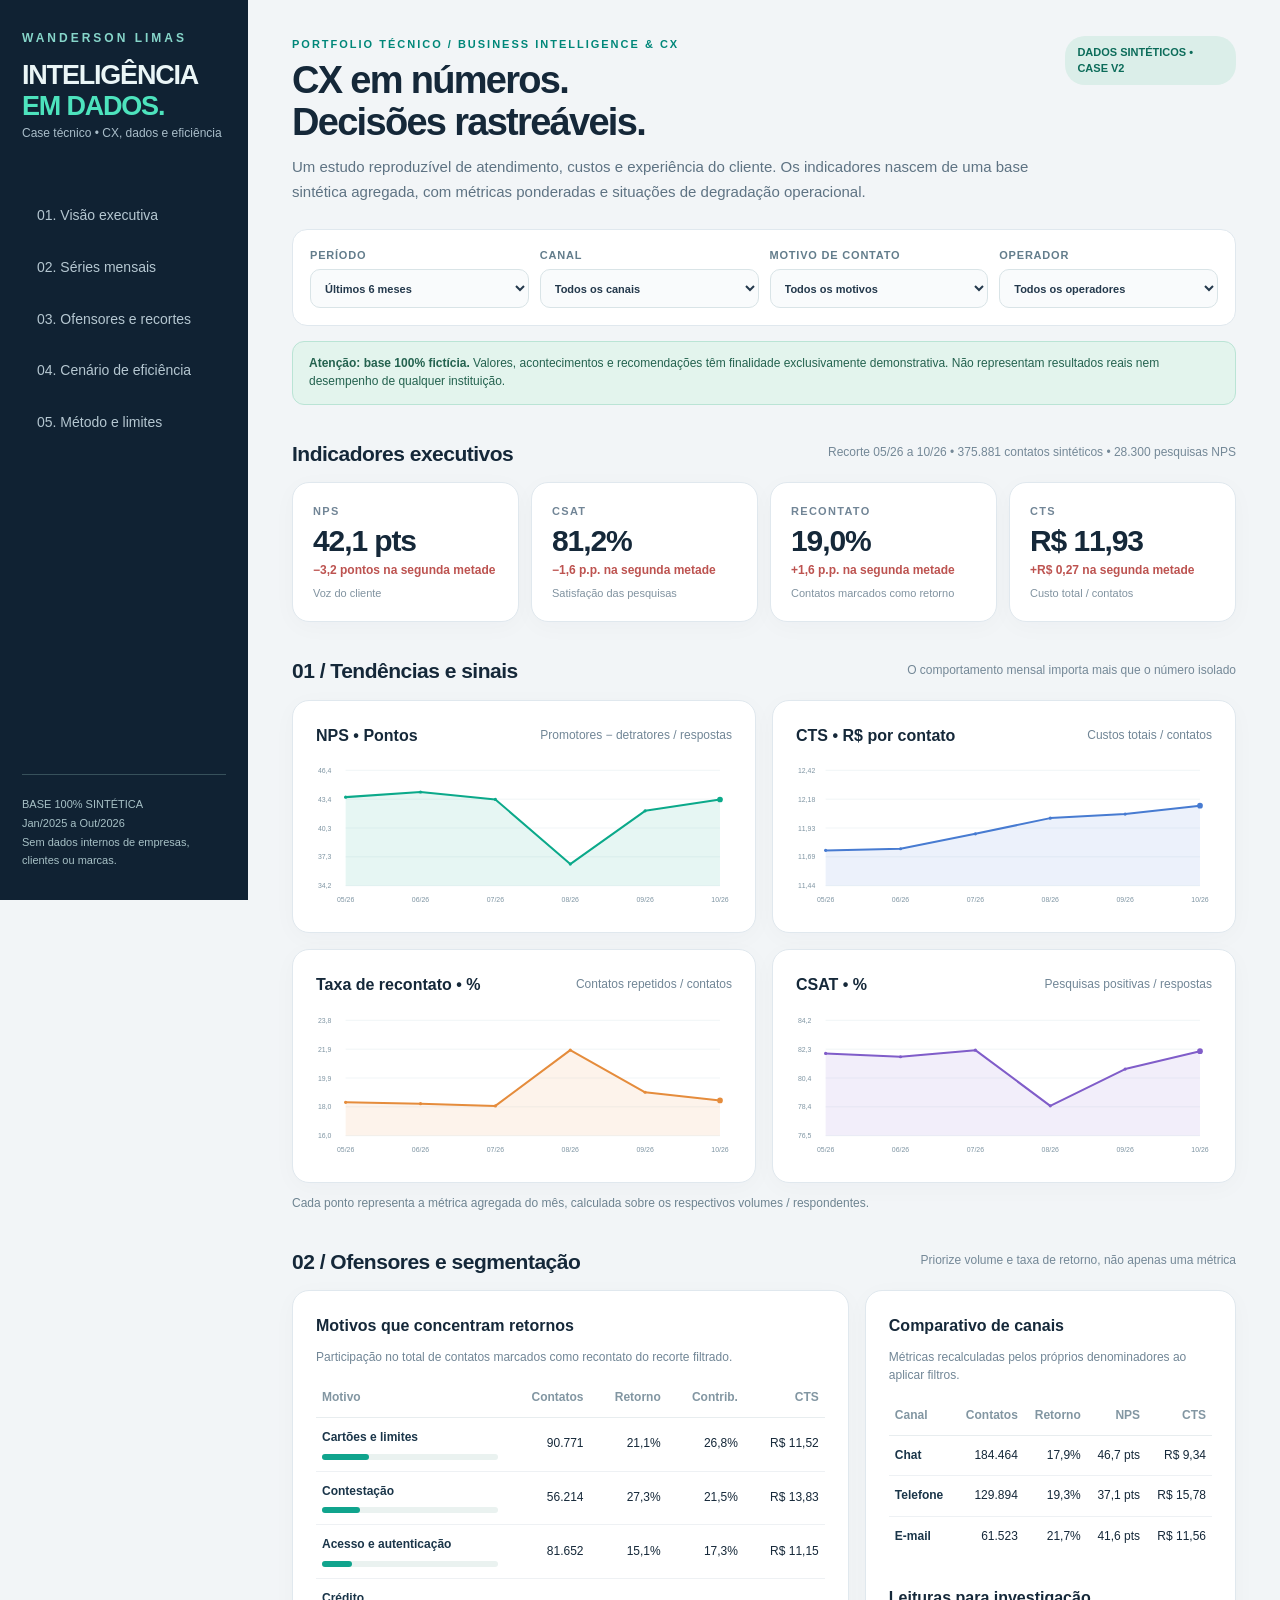
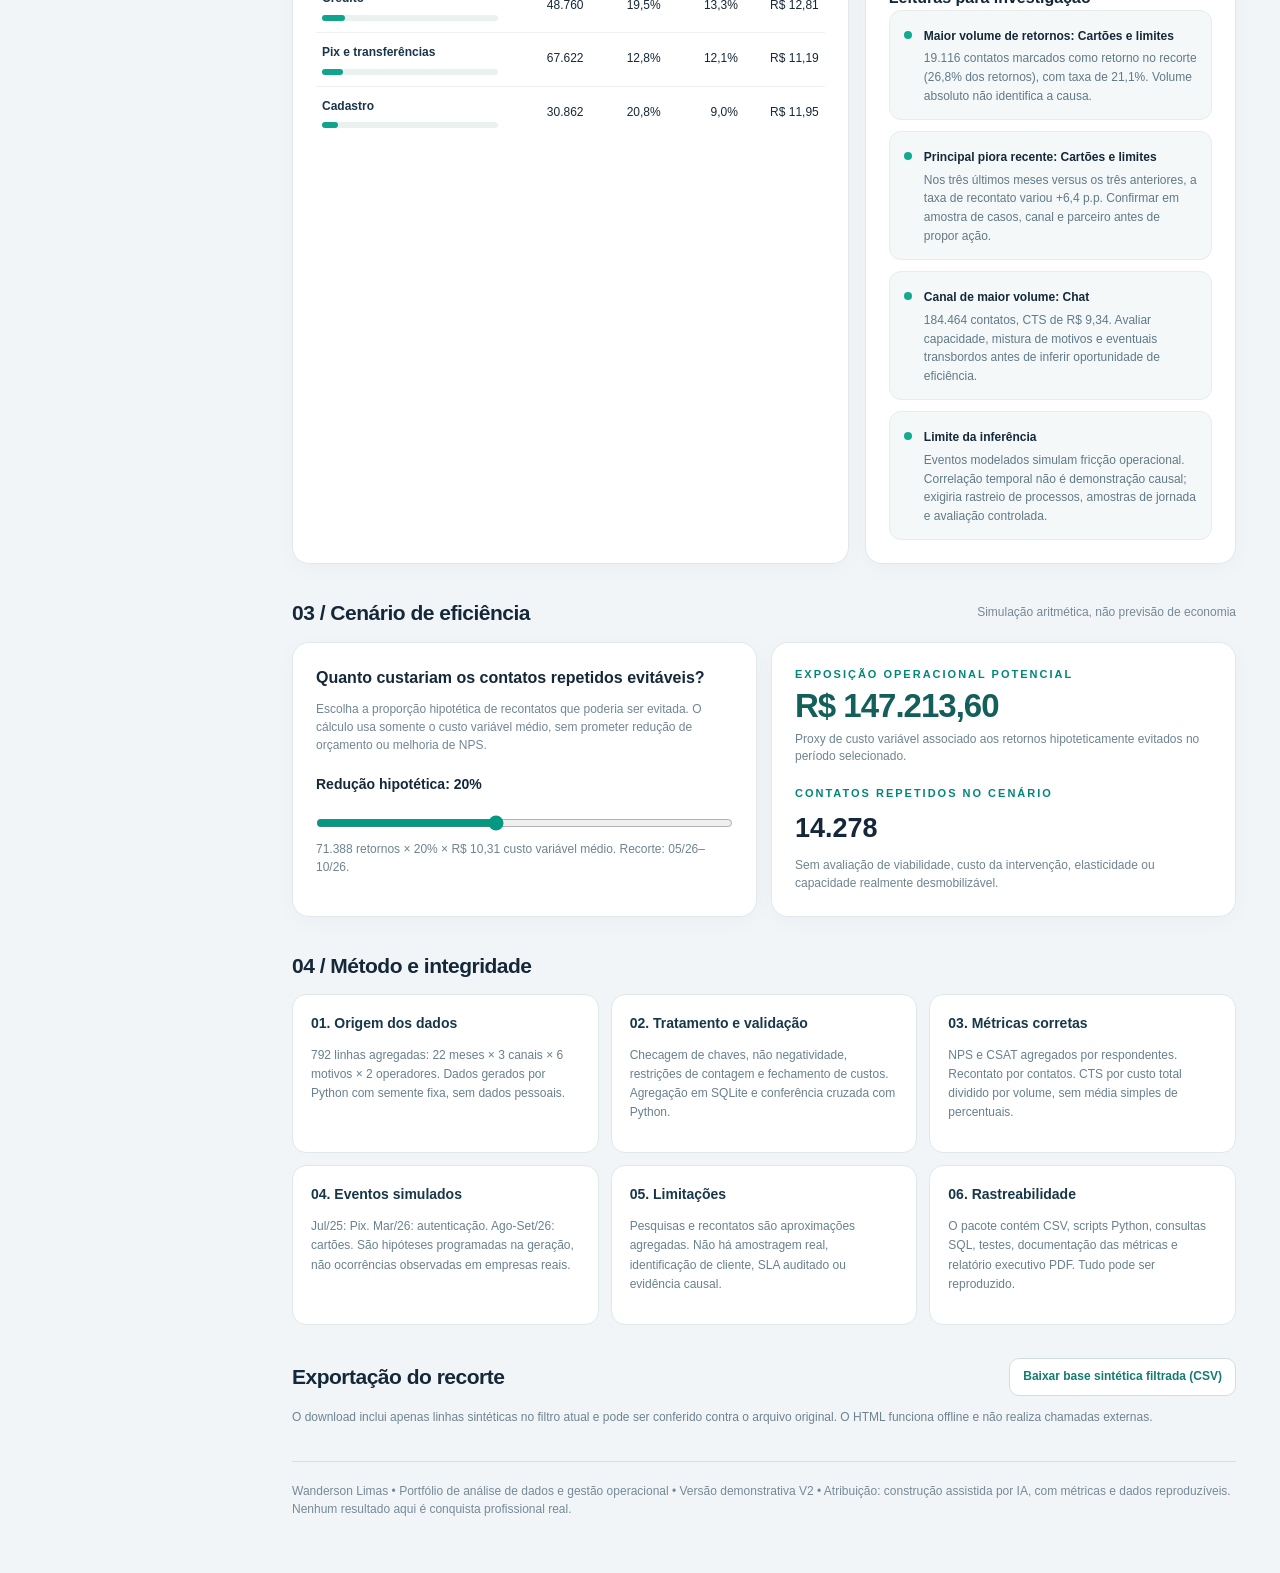
==== index.html @ 354309ac "Publica portfólio CX com histórico revisado e documentação anonimizada" ====
<!DOCTYPE html><html lang="pt-BR"><head><meta charset="UTF-8"><meta name="viewport" content="width=device-width,initial-scale=1"><title>CX & Eficiência | Case técnico demonstrativo</title><style>*{box-sizing:border-box}html{scroll-behavior:smooth}body{margin:0;background:#f2f5f7;color:#152839;font:14px/1.48 Inter,-apple-system,BlinkMacSystemFont,'Segoe UI',Arial,sans-serif}button,select,input{font:inherit}button{cursor:pointer}.layout{display:flex;min-height:100vh}.side{width:248px;min-width:248px;position:sticky;top:0;height:100vh;background:#102233;color:#eaf5f6;padding:30px 22px;display:flex;flex-direction:column}.brand{font-size:12px;letter-spacing:3px;font-weight:850;color:#86d6ca}.brandtitle{margin:12px 0 3px;font-size:27px;line-height:1.14;letter-spacing:-1.2px;font-weight:850}.brandtitle strong{color:#4de3bd}.sidetag{font-size:12px;line-height:1.5;color:#a9bdc9}.side nav{margin-top:45px}.side a{display:block;color:#b5c7d1;padding:13px 15px;text-decoration:none;border-radius:12px;margin:5px 0}.side a:hover,.side a:focus{background:#244756;color:white}.side small{margin-top:auto;color:#a7c1c6;font-size:11px;line-height:1.7;border-top:1px solid #37515b;padding-top:20px}.main{padding:36px 44px 54px;width:calc(100% - 248px);max-width:1600px;margin:auto}.eyebrow{font-size:11px;letter-spacing:2px;color:#008779;font-weight:900;text-transform:uppercase}.headline{font-size:38px;letter-spacing:-1.7px;line-height:1.1;margin:8px 0 10px}.sub{font-size:15px;color:#5e7383;max-width:850px;line-height:1.7}.tag{display:inline-block;padding:8px 12px;border-radius:20px;background:#dbeee9;color:#0c6c5a;font-weight:750;font-size:11px}.toprow{display:flex;justify-content:space-between;align-items:flex-start;gap:22px}.filterbar{display:grid;grid-template-columns:repeat(4,minmax(145px,1fr));gap:11px;padding:17px;background:white;border:1px solid #e0e8ee;border-radius:15px;margin:24px 0 15px}.filterbar label{font-size:11px;font-weight:800;color:#637d8c;text-transform:uppercase;letter-spacing:.8px}.filterbar select{width:100%;display:block;border:1px solid #d9e4e7;background:#f9fbfc;border-radius:10px;margin-top:6px;height:39px;padding:0 10px;color:#24394c}.notice{padding:13px 16px;background:#e3f4ed;border:1px solid #bae4d5;color:#24624f;border-radius:12px;font-size:12px;margin-bottom:22px}.sectionhead{display:flex;align-items:center;justify-content:space-between;gap:20px;margin:33px 0 13px}.sectionhead h2{font-size:21px;letter-spacing:-.5px;margin:0}.hint{font-size:12px;color:#748897}.kpis{display:grid;grid-template-columns:repeat(4,minmax(0,1fr));gap:12px}.kpi,.card{background:white;border:1px solid #e0e8ee;border-radius:17px;box-shadow:0 5px 24px #15364f07}.kpi{padding:20px}.kpi .name{font-size:11px;letter-spacing:1.3px;color:#718596;text-transform:uppercase;font-weight:900}.kpi .val{font-size:30px;font-weight:850;line-height:1.45;letter-spacing:-1.1px}.kpi .delta{font-size:12px;font-weight:750}.kpi .detail{color:#8193a0;font-size:11px;margin-top:5px}.neutral{color:#516b78}.good{color:#008f72}.bad{color:#bd5350}.charts{display:grid;grid-template-columns:1fr 1fr;gap:16px}.card{padding:23px}.chartHead{display:flex;justify-content:space-between;align-items:center}.chartHead h3,.card h3{font-size:16px;margin:0}.small{font-size:12px;color:#718696}.svgchart{width:100%;height:auto;display:block;margin-top:12px}.axes{font-size:11px;fill:#7f95a3}.gridline{stroke:#e9f0f2;stroke-width:1}.gridtwo{stroke:#bdd0d9;stroke-dasharray:3 4;stroke-width:1}.two{display:grid;grid-template-columns:1.2fr .8fr;gap:16px}.datatbl{width:100%;border-collapse:collapse;font-size:12px}.datatbl th{text-align:right;color:#8296a2;padding:10px 6px;border-bottom:1px solid #e8edef;white-space:nowrap}.datatbl td{text-align:right;border-bottom:1px solid #eef1f4;padding:11px 6px}.datatbl th:first-child,.datatbl td:first-child{text-align:left}.datatbl tr:last-child td{border-bottom:none}.datatbl td strong{color:#1a3549;font-size:12px}.barbg{height:6px;background:#eaf2f0;border-radius:8px;margin-top:7px;min-width:60px}.bar{height:6px;background:#10a48d;border-radius:8px}.insights{display:grid;gap:11px}.insight{display:flex;gap:12px;align-items:flex-start;padding:14px;background:#f4f8f8;border-radius:12px;border:1px solid #e5eded}.bullet{width:8px;height:8px;border-radius:50%;background:#13aa8d;flex:0 0 auto;margin-top:6px}.insight strong{font-size:12px}.insight p{margin:4px 0 0;font-size:12px;color:#617988;line-height:1.55}.scenario{display:grid;grid-template-columns:1fr 1fr;gap:14px}.bigmoney{font-size:33px;letter-spacing:-1px;font-weight:850;color:#135f5a}.scope{font-size:12px;color:#6e8491}.range{width:100%;accent-color:#049981;margin:20px 0 10px}.methods{display:grid;grid-template-columns:repeat(3,1fr);gap:12px}.method{background:white;border:1px solid #dce9e8;border-radius:14px;padding:18px}.method b{color:#183749}.method p{color:#68808f;font-size:12px;line-height:1.6}.foot{font-size:12px;color:#758a99;border-top:1px solid #d5e0e5;padding-top:21px;margin-top:35px}.download{border:1px solid #d1dfdc;background:#fff;border-radius:10px;padding:9px 13px;color:#157b70;font-weight:750;font-size:12px}.download:hover{background:#e8f5f0}@media(max-width:1140px){.side{width:210px;min-width:210px}.main{padding:25px;width:calc(100% - 210px)}.charts,.two{grid-template-columns:1fr}.kpi{padding:15px}.kpi .val{font-size:25px}}@media(max-width:720px){.layout{display:block}.side{width:auto;min-width:unset;height:auto;position:relative;padding:16px}.side nav,.side small,.sidetag{display:none}.brandtitle{font-size:22px;margin:6px 0}.main{width:100%;padding:20px 13px}.headline{font-size:30px}.toprow{display:block}.filterbar{grid-template-columns:repeat(2,minmax(0,1fr))}.kpis{grid-template-columns:repeat(2,minmax(0,1fr))}.methods,.scenario{grid-template-columns:1fr}.card{padding:16px}.datatbl{font-size:10px}.datatbl td strong{font-size:10px}.datatbl td,.datatbl th{padding:8px 3px}}</style></head><body><div class="layout"><aside class="side"><div class="brand">WANDERSON LIMAS</div><div class="brandtitle">INTELIGÊNCIA<br><strong>EM DADOS.</strong></div><div class="sidetag">Case técnico • CX, dados e eficiência</div><nav><a href="#visao">01. Visão executiva</a><a href="#tendencias">02. Séries mensais</a><a href="#ofensores">03. Ofensores e recortes</a><a href="#cenario">04. Cenário de eficiência</a><a href="#metodo">05. Método e limites</a></nav><small>BASE 100% SINTÉTICA<br>Jan/2025 a Out/2026<br>Sem dados internos de empresas, clientes ou marcas.</small></aside><main class="main"><header id="visao"><div class="toprow"><div><div class="eyebrow">Portfolio técnico / Business Intelligence & CX</div><h1 class="headline">CX em números.<br>Decisões rastreáveis.</h1><div class="sub">Um estudo reproduzível de atendimento, custos e experiência do cliente. Os indicadores nascem de uma base sintética agregada, com métricas ponderadas e situações de degradação operacional.</div></div><span class="tag">DADOS SINTÉTICOS • CASE V2</span></div><div class="filterbar"><label>Período<select id="periodo"><option value="6">Últimos 6 meses</option><option value="12">Últimos 12 meses</option><option value="2026">2026 até outubro</option><option value="2025">Ano de 2025</option><option value="all">Todo o período</option></select></label><label>Canal<select id="canal"><option value="Todos">Todos os canais</option></select></label><label>Motivo de contato<select id="motivo"><option value="Todos">Todos os motivos</option></select></label><label>Operador<select id="parceiro"><option value="Todos">Todos os operadores</option></select></label></div><div class="notice"><strong>Atenção: base 100% fictícia.</strong> Valores, acontecimentos e recomendações têm finalidade exclusivamente demonstrativa. Não representam resultados reais nem desempenho de qualquer instituição.</div><div class="sectionhead"><h2>Indicadores executivos</h2><span id="subtitlePeriod" class="hint"></span></div><div id="kpis" class="kpis"></div></header><section id="tendencias"><div class="sectionhead"><h2>01 / Tendências e sinais</h2><span class="hint">O comportamento mensal importa mais que o número isolado</span></div><div class="charts"><div class="card"><div class="chartHead"><h3>NPS • Pontos</h3><span class="small">Promotores − detratores / respostas</span></div><svg id="chartNps" class="svgchart" viewBox="0 0 660 238" role="img" aria-label="Evolução mensal do NPS"></svg></div><div class="card"><div class="chartHead"><h3>CTS • R$ por contato</h3><span class="small">Custos totais / contatos</span></div><svg id="chartCts" class="svgchart" viewBox="0 0 660 238" role="img" aria-label="Evolução mensal do custo por contato"></svg></div><div class="card"><div class="chartHead"><h3>Taxa de recontato • %</h3><span class="small">Contatos repetidos / contatos</span></div><svg id="chartRepeat" class="svgchart" viewBox="0 0 660 238" role="img" aria-label="Evolução mensal do recontato"></svg></div><div class="card"><div class="chartHead"><h3>CSAT • %</h3><span class="small">Pesquisas positivas / respostas</span></div><svg id="chartCsat" class="svgchart" viewBox="0 0 660 238" role="img" aria-label="Evolução mensal de satisfação"></svg></div></div><p class="scope" id="chartSub"></p></section><section id="ofensores"><div class="sectionhead"><h2>02 / Ofensores e segmentação</h2><span class="hint">Priorize volume e taxa de retorno, não apenas uma métrica</span></div><div class="two"><div class="card"><h3>Motivos que concentram retornos</h3><p class="small">Participação no total de contatos marcados como recontato do recorte filtrado.</p><div style="overflow:auto"><table class="datatbl"><thead><tr><th>Motivo</th><th>Contatos</th><th>Retorno</th><th>Contrib.</th><th>CTS</th></tr></thead><tbody id="motivosTable"></tbody></table></div></div><div class="card"><h3>Comparativo de canais</h3><p class="small">Métricas recalculadas pelos próprios denominadores ao aplicar filtros.</p><div style="overflow:auto"><table class="datatbl"><thead><tr><th>Canal</th><th>Contatos</th><th>Retorno</th><th>NPS</th><th>CTS</th></tr></thead><tbody id="canaisTable"></tbody></table></div><h3 style="margin-top:29px">Leituras para investigação</h3><div class="insights" id="insights"></div></div></div></section><section id="cenario"><div class="sectionhead"><h2>03 / Cenário de eficiência</h2><span class="hint">Simulação aritmética, não previsão de economia</span></div><div class="scenario"><div class="card"><h3>Quanto custariam os contatos repetidos evitáveis?</h3><p class="small">Escolha a proporção hipotética de recontatos que poderia ser evitada. O cálculo usa somente o custo variável médio, sem prometer redução de orçamento ou melhoria de NPS.</p><label style="display:block;font-weight:750;margin-top:20px">Redução hipotética: <span id="pctReducao">20%</span></label><input class="range" type="range" id="reducao" min="5" max="40" value="20" step="5" aria-label="Percentual hipotético de redução de recontatos"><div class="scope" id="scenarioBase"></div></div><div class="card"><div class="eyebrow">Exposição operacional potencial</div><div class="bigmoney" id="scenarioAmount"></div><div class="scope">Proxy de custo variável associado aos retornos hipoteticamente evitados no período selecionado.</div><div style="height:19px"></div><div class="eyebrow">Contatos repetidos no cenário</div><h2 style="font-size:27px;margin:8px 0" id="scenarioContacts"></h2><div class="scope">Sem avaliação de viabilidade, custo da intervenção, elasticidade ou capacidade realmente desmobilizável.</div></div></div></section><section id="metodo"><div class="sectionhead"><h2>04 / Método e integridade</h2></div><div class="methods"><div class="method"><b>01. Origem dos dados</b><p>792 linhas agregadas: 22 meses × 3 canais × 6 motivos × 2 operadores. Dados gerados por Python com semente fixa, sem dados pessoais.</p></div><div class="method"><b>02. Tratamento e validação</b><p>Checagem de chaves, não negatividade, restrições de contagem e fechamento de custos. Agregação em SQLite e conferência cruzada com Python.</p></div><div class="method"><b>03. Métricas corretas</b><p>NPS e CSAT agregados por respondentes. Recontato por contatos. CTS por custo total dividido por volume, sem média simples de percentuais.</p></div><div class="method"><b>04. Eventos simulados</b><p>Jul/25: Pix. Mar/26: autenticação. Ago-Set/26: cartões. São hipóteses programadas na geração, não ocorrências observadas em empresas reais.</p></div><div class="method"><b>05. Limitações</b><p>Pesquisas e recontatos são aproximações agregadas. Não há amostragem real, identificação de cliente, SLA auditado ou evidência causal.</p></div><div class="method"><b>06. Rastreabilidade</b><p>O pacote contém CSV, scripts Python, consultas SQL, testes, documentação das métricas e relatório executivo PDF. Tudo pode ser reproduzido.</p></div></div><div class="sectionhead"><h2>Exportação do recorte</h2><button id="exportBtn" class="download">Baixar base sintética filtrada (CSV)</button></div><p class="scope">O download inclui apenas linhas sintéticas no filtro atual e pode ser conferido contra o arquivo original. O HTML funciona offline e não realiza chamadas externas.</p></section><footer class="foot">Wanderson Limas • Portfólio de análise de dados e gestão operacional • Versão demonstrativa V2 • Atribuição: construção assistida por IA, com métricas e dados reproduzíveis. Nenhum resultado aqui é conquista profissional real.</footer></main></div><script>window.DATA_ROWS=[{"mes":"2025-01","canal":"Chat","motivo":"Acesso e autenticação","parceiro":"Operador A","contatos":3697,"contatos_repetidos":521,"nps_promotores":179,"nps_neutros":30,"nps_detratores":40,"csat_positivas":372,"csat_negativas":57,"custo_variavel_centavos":2440020,"custo_fixo_alocado_centavos":548433},{"mes":"2025-01","canal":"Chat","motivo":"Acesso e autenticação","parceiro":"Operador B","contatos":2974,"contatos_repetidos":484,"nps_promotores":136,"nps_neutros":26,"nps_detratores":32,"csat_positivas":277,"csat_negativas":57,"custo_variavel_centavos":2041354,"custo_fixo_alocado_centavos":441179},{"mes":"2025-01","canal":"Chat","motivo":"Cartões e limites","parceiro":"Operador A","contatos":3500,"contatos_repetidos":586,"nps_promotores":178,"nps_neutros":34,"nps_detratores":41,"csat_positivas":373,"csat_negativas":59,"custo_variavel_centavos":2310000,"custo_fixo_alocado_centavos":519209},{"mes":"2025-01","canal":"Chat","motivo":"Cartões e limites","parceiro":"Operador B","contatos":2775,"contatos_repetidos":481,"nps_promotores":147,"nps_neutros":26,"nps_detratores":37,"csat_positivas":247,"csat_negativas":54,"custo_variavel_centavos":1904760,"custo_fixo_alocado_centavos":411659},{"mes":"2025-01","canal":"Chat","motivo":"Pix e transferências","parceiro":"Operador A","contatos":2950,"contatos_repetidos":327,"nps_promotores":165,"nps_neutros":16,"nps_detratores":38,"csat_positivas":307,"csat_negativas":30,"custo_variavel_centavos":1947000,"custo_fixo_alocado_centavos":437619},{"mes":"2025-01","canal":"Chat","motivo":"Pix e transferências","parceiro":"Operador B","contatos":2479,"contatos_repetidos":314,"nps_promotores":139,"nps_neutros":11,"nps_detratores":33,"csat_positivas":256,"csat_negativas":36,"custo_variavel_centavos":1701586,"custo_fixo_alocado_centavos":367748},{"mes":"2025-01","canal":"Chat","motivo":"Contestação","parceiro":"Operador A","contatos":2367,"contatos_repetidos":639,"nps_promotores":86,"nps_neutros":12,"nps_detratores":53,"csat_positivas":217,"csat_negativas":78,"custo_variavel_centavos":1999642,"custo_fixo_alocado_centavos":351134},{"mes":"2025-01","canal":"Chat","motivo":"Contestação","parceiro":"Operador B","contatos":2126,"contatos_repetidos":591,"nps_promotores":77,"nps_neutros":13,"nps_detratores":46,"csat_positivas":179,"csat_negativas":76,"custo_variavel_centavos":1867887,"custo_fixo_alocado_centavos":315382},{"mes":"2025-01","canal":"Chat","motivo":"Crédito","parceiro":"Operador A","contatos":2204,"contatos_repetidos":425,"nps_promotores":109,"nps_neutros":27,"nps_detratores":31,"csat_positivas":214,"csat_negativas":41,"custo_variavel_centavos":1701929,"custo_fixo_alocado_centavos":326953},{"mes":"2025-01","canal":"Chat","motivo":"Crédito","parceiro":"Operador B","contatos":1872,"contatos_repetidos":364,"nps_promotores":94,"nps_neutros":19,"nps_detratores":30,"csat_positivas":174,"csat_negativas":48,"custo_variavel_centavos":1503381,"custo_fixo_alocado_centavos":277703},{"mes":"2025-01","canal":"Chat","motivo":"Cadastro","parceiro":"Operador A","contatos":1324,"contatos_repetidos":272,"nps_promotores":62,"nps_neutros":12,"nps_detratores":15,"csat_positivas":126,"csat_negativas":21,"custo_variavel_centavos":943747,"custo_fixo_alocado_centavos":196409},{"mes":"2025-01","canal":"Chat","motivo":"Cadastro","parceiro":"Operador B","contatos":1097,"contatos_repetidos":237,"nps_promotores":54,"nps_neutros":12,"nps_detratores":14,"csat_positivas":111,"csat_negativas":21,"custo_variavel_centavos":813219,"custo_fixo_alocado_centavos":162735},{"mes":"2025-01","canal":"Telefone","motivo":"Acesso e autenticação","parceiro":"Operador A","contatos":2517,"contatos_repetidos":396,"nps_promotores":133,"nps_neutros":32,"nps_detratores":42,"csat_positivas":239,"csat_negativas":43,"custo_variavel_centavos":3045570,"custo_fixo_alocado_centavos":373385},{"mes":"2025-01","canal":"Telefone","motivo":"Acesso e autenticação","parceiro":"Operador B","contatos":2044,"contatos_repetidos":328,"nps_promotores":130,"nps_neutros":29,"nps_detratores":41,"csat_positivas":177,"csat_negativas":37,"custo_variavel_centavos":2572170,"custo_fixo_alocado_centavos":303218},{"mes":"2025-01","canal":"Telefone","motivo":"Cartões e limites","parceiro":"Operador A","contatos":2267,"contatos_repetidos":409,"nps_promotores":115,"nps_neutros":34,"nps_detratores":39,"csat_positivas":209,"csat_negativas":45,"custo_variavel_centavos":2743070,"custo_fixo_alocado_centavos":336299},{"mes":"2025-01","canal":"Telefone","motivo":"Cartões e limites","parceiro":"Operador B","contatos":1977,"contatos_repetidos":396,"nps_promotores":109,"nps_neutros":33,"nps_detratores":37,"csat_positivas":169,"csat_negativas":43,"custo_variavel_centavos":2487857,"custo_fixo_alocado_centavos":293279},{"mes":"2025-01","canal":"Telefone","motivo":"Pix e transferências","parceiro":"Operador A","contatos":2131,"contatos_repetidos":293,"nps_promotores":130,"nps_neutros":25,"nps_detratores":36,"csat_positivas":191,"csat_negativas":26,"custo_variavel_centavos":2578510,"custo_fixo_alocado_centavos":316124},{"mes":"2025-01","canal":"Telefone","motivo":"Pix e transferências","parceiro":"Operador B","contatos":1753,"contatos_repetidos":239,"nps_promotores":116,"nps_neutros":19,"nps_detratores":33,"csat_positivas":171,"csat_negativas":31,"custo_variavel_centavos":2205975,"custo_fixo_alocado_centavos":260050},{"mes":"2025-01","canal":"Telefone","motivo":"Contestação","parceiro":"Operador A","contatos":1697,"contatos_repetidos":483,"nps_promotores":78,"nps_neutros":19,"nps_detratores":59,"csat_positivas":137,"csat_negativas":57,"custo_variavel_centavos":2628314,"custo_fixo_alocado_centavos":251742},{"mes":"2025-01","canal":"Telefone","motivo":"Contestação","parceiro":"Operador B","contatos":1484,"contatos_repetidos":422,"nps_promotores":67,"nps_neutros":16,"nps_detratores":54,"csat_positivas":106,"csat_negativas":53,"custo_variavel_centavos":2390356,"custo_fixo_alocado_centavos":220145},{"mes":"2025-01","canal":"Telefone","motivo":"Crédito","parceiro":"Operador A","contatos":1509,"contatos_repetidos":300,"nps_promotores":78,"nps_neutros":24,"nps_detratores":27,"csat_positivas":132,"csat_negativas":33,"custo_variavel_centavos":2136291,"custo_fixo_alocado_centavos":223853},{"mes":"2025-01","canal":"Telefone","motivo":"Crédito","parceiro":"Operador B","contatos":1300,"contatos_repetidos":286,"nps_promotores":65,"nps_neutros":20,"nps_detratores":24,"csat_positivas":101,"csat_negativas":30,"custo_variavel_centavos":1914026,"custo_fixo_alocado_centavos":192849},{"mes":"2025-01","canal":"Telefone","motivo":"Cadastro","parceiro":"Operador A","contatos":897,"contatos_repetidos":193,"nps_promotores":55,"nps_neutros":11,"nps_detratores":17,"csat_positivas":81,"csat_negativas":17,"custo_variavel_centavos":1172200,"custo_fixo_alocado_centavos":133066},{"mes":"2025-01","canal":"Telefone","motivo":"Cadastro","parceiro":"Operador B","contatos":816,"contatos_repetidos":179,"nps_promotores":45,"nps_neutros":12,"nps_detratores":15,"csat_positivas":77,"csat_negativas":20,"custo_variavel_centavos":1109003,"custo_fixo_alocado_centavos":121050},{"mes":"2025-01","canal":"E-mail","motivo":"Acesso e autenticação","parceiro":"Operador A","contatos":1192,"contatos_repetidos":222,"nps_promotores":51,"nps_neutros":13,"nps_detratores":13,"csat_positivas":122,"csat_negativas":21,"custo_variavel_centavos":1013200,"custo_fixo_alocado_centavos":176828},{"mes":"2025-01","canal":"E-mail","motivo":"Acesso e autenticação","parceiro":"Operador B","contatos":997,"contatos_repetidos":188,"nps_promotores":43,"nps_neutros":10,"nps_detratores":12,"csat_positivas":101,"csat_negativas":21,"custo_variavel_centavos":881348,"custo_fixo_alocado_centavos":147900},{"mes":"2025-01","canal":"E-mail","motivo":"Cartões e limites","parceiro":"Operador A","contatos":1080,"contatos_repetidos":223,"nps_promotores":40,"nps_neutros":12,"nps_detratores":12,"csat_positivas":124,"csat_negativas":24,"custo_variavel_centavos":918000,"custo_fixo_alocado_centavos":160213},{"mes":"2025-01","canal":"E-mail","motivo":"Cartões e limites","parceiro":"Operador B","contatos":940,"contatos_repetidos":208,"nps_promotores":33,"nps_neutros":9,"nps_detratores":10,"csat_positivas":96,"csat_negativas":24,"custo_variavel_centavos":830960,"custo_fixo_alocado_centavos":139445},{"mes":"2025-01","canal":"E-mail","motivo":"Pix e transferências","parceiro":"Operador A","contatos":944,"contatos_repetidos":150,"nps_promotores":40,"nps_neutros":6,"nps_detratores":11,"csat_positivas":110,"csat_negativas":11,"custo_variavel_centavos":802400,"custo_fixo_alocado_centavos":140038},{"mes":"2025-01","canal":"E-mail","motivo":"Pix e transferências","parceiro":"Operador B","contatos":788,"contatos_repetidos":139,"nps_promotores":35,"nps_neutros":5,"nps_detratores":8,"csat_positivas":94,"csat_negativas":14,"custo_variavel_centavos":696592,"custo_fixo_alocado_centavos":116896},{"mes":"2025-01","canal":"E-mail","motivo":"Contestação","parceiro":"Operador A","contatos":821,"contatos_repetidos":242,"nps_promotores":26,"nps_neutros":3,"nps_detratores":20,"csat_positivas":76,"csat_negativas":30,"custo_variavel_centavos":893248,"custo_fixo_alocado_centavos":121792},{"mes":"2025-01","canal":"E-mail","motivo":"Contestação","parceiro":"Operador B","contatos":709,"contatos_repetidos":221,"nps_promotores":21,"nps_neutros":5,"nps_detratores":14,"csat_positivas":69,"csat_negativas":29,"custo_variavel_centavos":802248,"custo_fixo_alocado_centavos":105177},{"mes":"2025-01","canal":"E-mail","motivo":"Crédito","parceiro":"Operador A","contatos":705,"contatos_repetidos":156,"nps_promotores":27,"nps_neutros":7,"nps_detratores":9,"csat_positivas":68,"csat_negativas":16,"custo_variavel_centavos":701122,"custo_fixo_alocado_centavos":104584},{"mes":"2025-01","canal":"E-mail","motivo":"Crédito","parceiro":"Operador B","contatos":582,"contatos_repetidos":135,"nps_promotores":21,"nps_neutros":5,"nps_detratores":7,"csat_positivas":63,"csat_negativas":17,"custo_variavel_centavos":601951,"custo_fixo_alocado_centavos":86337},{"mes":"2025-01","canal":"E-mail","motivo":"Cadastro","parceiro":"Operador A","contatos":437,"contatos_repetidos":105,"nps_promotores":18,"nps_neutros":5,"nps_detratores":5,"csat_positivas":42,"csat_negativas":10,"custo_variavel_centavos":401166,"custo_fixo_alocado_centavos":64827},{"mes":"2025-01","canal":"E-mail","motivo":"Cadastro","parceiro":"Operador B","contatos":369,"contatos_repetidos":94,"nps_promotores":14,"nps_neutros":4,"nps_detratores":4,"csat_positivas":37,"csat_negativas":9,"custo_variavel_centavos":352292,"custo_fixo_alocado_centavos":54740},{"mes":"2025-02","canal":"Chat","motivo":"Acesso e autenticação","parceiro":"Operador A","contatos":3424,"contatos_repetidos":501,"nps_promotores":168,"nps_neutros":28,"nps_detratores":43,"csat_positivas":323,"csat_negativas":44,"custo_variavel_centavos":2267749,"custo_fixo_alocado_centavos":549943},{"mes":"2025-02","canal":"Chat","motivo":"Acesso e autenticação","parceiro":"Operador B","contatos":2706,"contatos_repetidos":410,"nps_promotores":139,"nps_neutros":25,"nps_detratores":35,"csat_positivas":273,"csat_negativas":48,"custo_variavel_centavos":1863899,"custo_fixo_alocado_centavos":434622},{"mes":"2025-02","canal":"Chat","motivo":"Cartões e limites","parceiro":"Operador A","contatos":3193,"contatos_repetidos":537,"nps_promotores":160,"nps_neutros":31,"nps_detratores":41,"csat_positivas":297,"csat_negativas":44,"custo_variavel_centavos":2114756,"custo_fixo_alocado_centavos":512841},{"mes":"2025-02","canal":"Chat","motivo":"Cartões e limites","parceiro":"Operador B","contatos":2730,"contatos_repetidos":494,"nps_promotores":137,"nps_neutros":26,"nps_detratores":34,"csat_positivas":272,"csat_negativas":58,"custo_variavel_centavos":1880431,"custo_fixo_alocado_centavos":438476},{"mes":"2025-02","canal":"Chat","motivo":"Pix e transferências","parceiro":"Operador A","contatos":2685,"contatos_repetidos":332,"nps_promotores":154,"nps_neutros":10,"nps_detratores":39,"csat_positivas":260,"csat_negativas":26,"custo_variavel_centavos":1778302,"custo_fixo_alocado_centavos":431249},{"mes":"2025-02","canal":"Chat","motivo":"Pix e transferências","parceiro":"Operador B","contatos":2220,"contatos_repetidos":280,"nps_promotores":126,"nps_neutros":14,"nps_detratores":29,"csat_positivas":243,"csat_negativas":29,"custo_variavel_centavos":1529141,"custo_fixo_alocado_centavos":356563},{"mes":"2025-02","canal":"Chat","motivo":"Contestação","parceiro":"Operador A","contatos":2301,"contatos_repetidos":609,"nps_promotores":84,"nps_neutros":11,"nps_detratores":53,"csat_positivas":205,"csat_negativas":74,"custo_variavel_centavos":1950688,"custo_fixo_alocado_centavos":369573},{"mes":"2025-02","canal":"Chat","motivo":"Contestação","parceiro":"Operador B","contatos":1983,"contatos_repetidos":563,"nps_promotores":80,"nps_neutros":9,"nps_detratores":50,"csat_positivas":165,"csat_negativas":73,"custo_variavel_centavos":1748346,"custo_fixo_alocado_centavos":318498},{"mes":"2025-02","canal":"Chat","motivo":"Crédito","parceiro":"Operador A","contatos":1890,"contatos_repetidos":372,"nps_promotores":96,"nps_neutros":22,"nps_detratores":25,"csat_positivas":177,"csat_negativas":31,"custo_variavel_centavos":1464566,"custo_fixo_alocado_centavos":303561},{"mes":"2025-02","canal":"Chat","motivo":"Crédito","parceiro":"Operador B","contatos":1723,"contatos_repetidos":342,"nps_promotores":79,"nps_neutros":13,"nps_detratores":24,"csat_positivas":157,"csat_negativas":34,"custo_variavel_centavos":1388564,"custo_fixo_alocado_centavos":276738},{"mes":"2025-02","canal":"Chat","motivo":"Cadastro","parceiro":"Operador A","contatos":1207,"contatos_repetidos":246,"nps_promotores":59,"nps_neutros":11,"nps_detratores":14,"csat_positivas":120,"csat_negativas":21,"custo_variavel_centavos":863361,"custo_fixo_alocado_centavos":193861},{"mes":"2025-02","canal":"Chat","motivo":"Cadastro","parceiro":"Operador B","contatos":1016,"contatos_repetidos":217,"nps_promotores":53,"nps_neutros":8,"nps_detratores":13,"csat_positivas":103,"csat_negativas":24,"custo_variavel_centavos":755809,"custo_fixo_alocado_centavos":163184},{"mes":"2025-02","canal":"Telefone","motivo":"Acesso e autenticação","parceiro":"Operador A","contatos":2376,"contatos_repetidos":382,"nps_promotores":131,"nps_neutros":27,"nps_detratores":47,"csat_positivas":214,"csat_negativas":41,"custo_variavel_centavos":2885022,"custo_fixo_alocado_centavos":381619},{"mes":"2025-02","canal":"Telefone","motivo":"Acesso e autenticação","parceiro":"Operador B","contatos":1905,"contatos_repetidos":321,"nps_promotores":113,"nps_neutros":24,"nps_detratores":36,"csat_positivas":173,"csat_negativas":37,"custo_variavel_centavos":2405642,"custo_fixo_alocado_centavos":305970},{"mes":"2025-02","canal":"Telefone","motivo":"Cartões e limites","parceiro":"Operador A","contatos":2249,"contatos_repetidos":397,"nps_promotores":120,"nps_neutros":36,"nps_detratores":40,"csat_positivas":223,"csat_negativas":43,"custo_variavel_centavos":2730815,"custo_fixo_alocado_centavos":361221},{"mes":"2025-02","canal":"Telefone","motivo":"Cartões e limites","parceiro":"Operador B","contatos":1885,"contatos_repetidos":353,"nps_promotores":103,"nps_neutros":32,"nps_detratores":30,"csat_positivas":154,"csat_negativas":37,"custo_variavel_centavos":2380386,"custo_fixo_alocado_centavos":302758},{"mes":"2025-02","canal":"Telefone","motivo":"Pix e transferências","parceiro":"Operador A","contatos":1923,"contatos_repetidos":256,"nps_promotores":127,"nps_neutros":20,"nps_detratores":39,"csat_positivas":192,"csat_negativas":25,"custo_variavel_centavos":2334974,"custo_fixo_alocado_centavos":308861},{"mes":"2025-02","canal":"Telefone","motivo":"Pix e transferências","parceiro":"Operador B","contatos":1597,"contatos_repetidos":250,"nps_promotores":91,"nps_neutros":15,"nps_detratores":27,"csat_positivas":144,"csat_negativas":26,"custo_variavel_centavos":2016699,"custo_fixo_alocado_centavos":256501},{"mes":"2025-02","canal":"Telefone","motivo":"Contestação","parceiro":"Operador A","contatos":1680,"contatos_repetidos":473,"nps_promotores":74,"nps_neutros":16,"nps_detratores":57,"csat_positivas":123,"csat_negativas":54,"custo_variavel_centavos":2611091,"custo_fixo_alocado_centavos":269832},{"mes":"2025-02","canal":"Telefone","motivo":"Contestação","parceiro":"Operador B","contatos":1305,"contatos_repetidos":384,"nps_promotores":56,"nps_neutros":14,"nps_detratores":45,"csat_positivas":90,"csat_negativas":43,"custo_variavel_centavos":2109388,"custo_fixo_alocado_centavos":209601},{"mes":"2025-02","canal":"Telefone","motivo":"Crédito","parceiro":"Operador A","contatos":1324,"contatos_repetidos":257,"nps_promotores":75,"nps_neutros":23,"nps_detratores":29,"csat_positivas":113,"csat_negativas":29,"custo_variavel_centavos":1880947,"custo_fixo_alocado_centavos":212653},{"mes":"2025-02","canal":"Telefone","motivo":"Crédito","parceiro":"Operador B","contatos":1209,"contatos_repetidos":255,"nps_promotores":62,"nps_neutros":17,"nps_detratores":21,"csat_positivas":100,"csat_negativas":28,"custo_variavel_centavos":1786275,"custo_fixo_alocado_centavos":194182},{"mes":"2025-02","canal":"Telefone","motivo":"Cadastro","parceiro":"Operador A","contatos":857,"contatos_repetidos":180,"nps_promotores":50,"nps_neutros":14,"nps_detratores":17,"csat_positivas":82,"csat_negativas":17,"custo_variavel_centavos":1123847,"custo_fixo_alocado_centavos":137646},{"mes":"2025-02","canal":"Telefone","motivo":"Cadastro","parceiro":"Operador B","contatos":727,"contatos_repetidos":166,"nps_promotores":40,"nps_neutros":13,"nps_detratores":13,"csat_positivas":64,"csat_negativas":16,"custo_variavel_centavos":991504,"custo_fixo_alocado_centavos":116766},{"mes":"2025-02","canal":"E-mail","motivo":"Acesso e autenticação","parceiro":"Operador A","contatos":1071,"contatos_repetidos":198,"nps_promotores":45,"nps_neutros":9,"nps_detratores":12,"csat_positivas":110,"csat_negativas":20,"custo_variavel_centavos":913536,"custo_fixo_alocado_centavos":172018},{"mes":"2025-02","canal":"E-mail","motivo":"Acesso e autenticação","parceiro":"Operador B","contatos":919,"contatos_repetidos":186,"nps_promotores":37,"nps_neutros":8,"nps_detratores":10,"csat_positivas":96,"csat_negativas":24,"custo_variavel_centavos":815239,"custo_fixo_alocado_centavos":147604},{"mes":"2025-02","canal":"E-mail","motivo":"Cartões e limites","parceiro":"Operador A","contatos":1071,"contatos_repetidos":224,"nps_promotores":42,"nps_neutros":10,"nps_detratores":13,"csat_positivas":106,"csat_negativas":23,"custo_variavel_centavos":913536,"custo_fixo_alocado_centavos":172018},{"mes":"2025-02","canal":"E-mail","motivo":"Cartões e limites","parceiro":"Operador B","contatos":892,"contatos_repetidos":192,"nps_promotores":35,"nps_neutros":10,"nps_detratores":11,"csat_positivas":97,"csat_negativas":22,"custo_variavel_centavos":791288,"custo_fixo_alocado_centavos":143268},{"mes":"2025-02","canal":"E-mail","motivo":"Pix e transferências","parceiro":"Operador A","contatos":947,"contatos_repetidos":147,"nps_promotores":41,"nps_neutros":7,"nps_detratores":10,"csat_positivas":115,"csat_negativas":13,"custo_variavel_centavos":807767,"custo_fixo_alocado_centavos":152102},{"mes":"2025-02","canal":"E-mail","motivo":"Pix e transferências","parceiro":"Operador B","contatos":798,"contatos_repetidos":136,"nps_promotores":37,"nps_neutros":3,"nps_detratores":10,"csat_positivas":89,"csat_negativas":13,"custo_variavel_centavos":707901,"custo_fixo_alocado_centavos":128170},{"mes":"2025-02","canal":"E-mail","motivo":"Contestação","parceiro":"Operador A","contatos":783,"contatos_repetidos":243,"nps_promotores":24,"nps_neutros":6,"nps_detratores":17,"csat_positivas":73,"csat_negativas":30,"custo_variavel_centavos":854886,"custo_fixo_alocado_centavos":125761},{"mes":"2025-02","canal":"E-mail","motivo":"Contestação","parceiro":"Operador B","contatos":637,"contatos_repetidos":201,"nps_promotores":21,"nps_neutros":5,"nps_detratores":14,"csat_positivas":52,"csat_negativas":25,"custo_variavel_centavos":723301,"custo_fixo_alocado_centavos":102311},{"mes":"2025-02","canal":"E-mail","motivo":"Crédito","parceiro":"Operador A","contatos":663,"contatos_repetidos":146,"nps_promotores":27,"nps_neutros":6,"nps_detratores":9,"csat_positivas":67,"csat_negativas":14,"custo_variavel_centavos":661661,"custo_fixo_alocado_centavos":106487},{"mes":"2025-02","canal":"E-mail","motivo":"Crédito","parceiro":"Operador B","contatos":552,"contatos_repetidos":131,"nps_promotores":21,"nps_neutros":4,"nps_detratores":8,"csat_positivas":51,"csat_negativas":16,"custo_variavel_centavos":572921,"custo_fixo_alocado_centavos":88659},{"mes":"2025-02","canal":"E-mail","motivo":"Cadastro","parceiro":"Operador A","contatos":429,"contatos_repetidos":99,"nps_promotores":15,"nps_neutros":4,"nps_detratores":5,"csat_positivas":45,"csat_negativas":9,"custo_variavel_centavos":395200,"custo_fixo_alocado_centavos":68903},{"mes":"2025-02","canal":"E-mail","motivo":"Cadastro","parceiro":"Operador B","contatos":361,"contatos_repetidos":92,"nps_promotores":15,"nps_neutros":4,"nps_detratores":4,"csat_positivas":36,"csat_negativas":8,"custo_variavel_centavos":345860,"custo_fixo_alocado_centavos":57980},{"mes":"2025-03","canal":"Chat","motivo":"Acesso e autenticação","parceiro":"Operador A","contatos":3282,"contatos_repetidos":465,"nps_promotores":156,"nps_neutros":25,"nps_detratores":40,"csat_positivas":333,"csat_negativas":51,"custo_variavel_centavos":2181283,"custo_fixo_alocado_centavos":513805},{"mes":"2025-03","canal":"Chat","motivo":"Acesso e autenticação","parceiro":"Operador B","contatos":3033,"contatos_repetidos":474,"nps_promotores":148,"nps_neutros":25,"nps_detratores":35,"csat_positivas":321,"csat_negativas":54,"custo_variavel_centavos":2096424,"custo_fixo_alocado_centavos":474824},{"mes":"2025-03","canal":"Chat","motivo":"Cartões e limites","parceiro":"Operador A","contatos":3170,"contatos_repetidos":499,"nps_promotores":149,"nps_neutros":28,"nps_detratores":35,"csat_positivas":289,"csat_negativas":47,"custo_variavel_centavos":2106845,"custo_fixo_alocado_centavos":496271},{"mes":"2025-03","canal":"Chat","motivo":"Cartões e limites","parceiro":"Operador B","contatos":2872,"contatos_repetidos":531,"nps_promotores":133,"nps_neutros":26,"nps_detratores":36,"csat_positivas":264,"csat_negativas":51,"custo_variavel_centavos":1985140,"custo_fixo_alocado_centavos":449619},{"mes":"2025-03","canal":"Chat","motivo":"Pix e transferências","parceiro":"Operador A","contatos":2752,"contatos_repetidos":309,"nps_promotores":136,"nps_neutros":12,"nps_detratores":32,"csat_positivas":271,"csat_negativas":29,"custo_variavel_centavos":1829034,"custo_fixo_alocado_centavos":430832},{"mes":"2025-03","canal":"Chat","motivo":"Pix e transferências","parceiro":"Operador B","contatos":2376,"contatos_repetidos":319,"nps_promotores":132,"nps_neutros":10,"nps_detratores":31,"csat_positivas":224,"csat_negativas":30,"custo_variavel_centavos":1642303,"custo_fixo_alocado_centavos":371969},{"mes":"2025-03","canal":"Chat","motivo":"Contestação","parceiro":"Operador A","contatos":2324,"contatos_repetidos":620,"nps_promotores":94,"nps_neutros":16,"nps_detratores":60,"csat_positivas":185,"csat_negativas":68,"custo_variavel_centavos":1977058,"custo_fixo_alocado_centavos":363828},{"mes":"2025-03","canal":"Chat","motivo":"Contestação","parceiro":"Operador B","contatos":2104,"contatos_repetidos":588,"nps_promotores":87,"nps_neutros":10,"nps_detratores":56,"csat_positivas":183,"csat_negativas":76,"custo_variavel_centavos":1861497,"custo_fixo_alocado_centavos":329386},{"mes":"2025-03","canal":"Chat","motivo":"Crédito","parceiro":"Operador A","contatos":1953,"contatos_repetidos":384,"nps_promotores":100,"nps_neutros":21,"nps_detratores":27,"csat_positivas":191,"csat_negativas":39,"custo_variavel_centavos":1518663,"custo_fixo_alocado_centavos":305747},{"mes":"2025-03","canal":"Chat","motivo":"Crédito","parceiro":"Operador B","contatos":1790,"contatos_repetidos":368,"nps_promotores":85,"nps_neutros":18,"nps_detratores":27,"csat_positivas":157,"csat_negativas":36,"custo_variavel_centavos":1447590,"custo_fixo_alocado_centavos":280229},{"mes":"2025-03","canal":"Chat","motivo":"Cadastro","parceiro":"Operador A","contatos":1262,"contatos_repetidos":248,"nps_promotores":61,"nps_neutros":8,"nps_detratores":17,"csat_positivas":130,"csat_negativas":21,"custo_variavel_centavos":905850,"custo_fixo_alocado_centavos":197569},{"mes":"2025-03","canal":"Chat","motivo":"Cadastro","parceiro":"Operador B","contatos":1082,"contatos_repetidos":241,"nps_promotores":56,"nps_neutros":11,"nps_detratores":14,"csat_positivas":107,"csat_negativas":26,"custo_variavel_centavos":807714,"custo_fixo_alocado_centavos":169390},{"mes":"2025-03","canal":"Telefone","motivo":"Acesso e autenticação","parceiro":"Operador A","contatos":2374,"contatos_repetidos":363,"nps_promotores":155,"nps_neutros":30,"nps_detratores":45,"csat_positivas":226,"csat_negativas":44,"custo_variavel_centavos":2892648,"custo_fixo_alocado_centavos":371656},{"mes":"2025-03","canal":"Telefone","motivo":"Acesso e autenticação","parceiro":"Operador B","contatos":2072,"contatos_repetidos":345,"nps_promotores":128,"nps_neutros":35,"nps_detratores":40,"csat_positivas":182,"csat_negativas":39,"custo_variavel_centavos":2625657,"custo_fixo_alocado_centavos":324377},{"mes":"2025-03","canal":"Telefone","motivo":"Cartões e limites","parceiro":"Operador A","contatos":2289,"contatos_repetidos":414,"nps_promotores":120,"nps_neutros":34,"nps_detratores":35,"csat_positivas":191,"csat_negativas":43,"custo_variavel_centavos":2789078,"custo_fixo_alocado_centavos":358349},{"mes":"2025-03","canal":"Telefone","motivo":"Cartões e limites","parceiro":"Operador B","contatos":1975,"contatos_repetidos":356,"nps_promotores":112,"nps_neutros":30,"nps_detratores":36,"csat_positivas":186,"csat_negativas":48,"custo_variavel_centavos":2502737,"custo_fixo_alocado_centavos":309191},{"mes":"2025-03","canal":"Telefone","motivo":"Pix e transferências","parceiro":"Operador A","contatos":1961,"contatos_repetidos":249,"nps_promotores":127,"nps_neutros":16,"nps_detratores":37,"csat_positivas":199,"csat_negativas":26,"custo_variavel_centavos":2389420,"custo_fixo_alocado_centavos":306999},{"mes":"2025-03","canal":"Telefone","motivo":"Pix e transferências","parceiro":"Operador B","contatos":1713,"contatos_repetidos":256,"nps_promotores":113,"nps_neutros":20,"nps_detratores":33,"csat_positivas":161,"csat_negativas":28,"custo_variavel_centavos":2170729,"custo_fixo_alocado_centavos":268174},{"mes":"2025-03","canal":"Telefone","motivo":"Contestação","parceiro":"Operador A","contatos":1614,"contatos_repetidos":455,"nps_promotores":66,"nps_neutros":20,"nps_detratores":49,"csat_positivas":134,"csat_negativas":55,"custo_variavel_centavos":2517262,"custo_fixo_alocado_centavos":252676},{"mes":"2025-03","canal":"Telefone","motivo":"Contestação","parceiro":"Operador B","contatos":1353,"contatos_repetidos":398,"nps_promotores":58,"nps_neutros":14,"nps_detratores":45,"csat_positivas":105,"csat_negativas":46,"custo_variavel_centavos":2194603,"custo_fixo_alocado_centavos":211816},{"mes":"2025-03","canal":"Telefone","motivo":"Crédito","parceiro":"Operador A","contatos":1412,"contatos_repetidos":261,"nps_promotores":74,"nps_neutros":23,"nps_detratores":26,"csat_positivas":126,"csat_negativas":33,"custo_variavel_centavos":2012961,"custo_fixo_alocado_centavos":221052},{"mes":"2025-03","canal":"Telefone","motivo":"Crédito","parceiro":"Operador B","contatos":1220,"contatos_repetidos":260,"nps_promotores":70,"nps_neutros":20,"nps_detratores":28,"csat_positivas":103,"csat_negativas":33,"custo_variavel_centavos":1808814,"custo_fixo_alocado_centavos":190994},{"mes":"2025-03","canal":"Telefone","motivo":"Cadastro","parceiro":"Operador A","contatos":940,"contatos_repetidos":201,"nps_promotores":54,"nps_neutros":18,"nps_detratores":16,"csat_positivas":84,"csat_negativas":17,"custo_variavel_centavos":1236991,"custo_fixo_alocado_centavos":147159},{"mes":"2025-03","canal":"Telefone","motivo":"Cadastro","parceiro":"Operador B","contatos":738,"contatos_repetidos":167,"nps_promotores":38,"nps_neutros":11,"nps_detratores":12,"csat_positivas":66,"csat_negativas":15,"custo_variavel_centavos":1010016,"custo_fixo_alocado_centavos":115536},{"mes":"2025-03","canal":"E-mail","motivo":"Acesso e autenticação","parceiro":"Operador A","contatos":1143,"contatos_repetidos":210,"nps_promotores":48,"nps_neutros":10,"nps_detratores":13,"csat_positivas":129,"csat_negativas":20,"custo_variavel_centavos":978351,"custo_fixo_alocado_centavos":178939},{"mes":"2025-03","canal":"E-mail","motivo":"Acesso e autenticação","parceiro":"Operador B","contatos":976,"contatos_repetidos":189,"nps_promotores":41,"nps_neutros":9,"nps_detratores":11,"csat_positivas":107,"csat_negativas":25,"custo_variavel_centavos":868823,"custo_fixo_alocado_centavos":152795},{"mes":"2025-03","canal":"E-mail","motivo":"Cartões e limites","parceiro":"Operador A","contatos":1080,"contatos_repetidos":219,"nps_promotores":39,"nps_neutros":10,"nps_detratores":12,"csat_positivas":105,"csat_negativas":23,"custo_variavel_centavos":924426,"custo_fixo_alocado_centavos":169077},{"mes":"2025-03","canal":"E-mail","motivo":"Cartões e limites","parceiro":"Operador B","contatos":945,"contatos_repetidos":192,"nps_promotores":38,"nps_neutros":10,"nps_detratores":10,"csat_positivas":108,"csat_negativas":26,"custo_variavel_centavos":841228,"custo_fixo_alocado_centavos":147942},{"mes":"2025-03","canal":"E-mail","motivo":"Pix e transferências","parceiro":"Operador A","contatos":958,"contatos_repetidos":140,"nps_promotores":39,"nps_neutros":6,"nps_detratores":10,"csat_positivas":110,"csat_negativas":14,"custo_variavel_centavos":820000,"custo_fixo_alocado_centavos":149977},{"mes":"2025-03","canal":"E-mail","motivo":"Pix e transferências","parceiro":"Operador B","contatos":813,"contatos_repetidos":141,"nps_promotores":32,"nps_neutros":5,"nps_detratores":9,"csat_positivas":86,"csat_negativas":13,"custo_variavel_centavos":723723,"custo_fixo_alocado_centavos":127277},{"mes":"2025-03","canal":"E-mail","motivo":"Contestação","parceiro":"Operador A","contatos":792,"contatos_repetidos":238,"nps_promotores":25,"nps_neutros":5,"nps_detratores":17,"csat_positivas":68,"csat_negativas":30,"custo_variavel_centavos":867728,"custo_fixo_alocado_centavos":123990},{"mes":"2025-03","canal":"E-mail","motivo":"Contestação","parceiro":"Operador B","contatos":683,"contatos_repetidos":218,"nps_promotores":22,"nps_neutros":6,"nps_detratores":15,"csat_positivas":61,"csat_negativas":27,"custo_variavel_centavos":778238,"custo_fixo_alocado_centavos":106925},{"mes":"2025-03","canal":"E-mail","motivo":"Crédito","parceiro":"Operador A","contatos":678,"contatos_repetidos":155,"nps_promotores":27,"nps_neutros":8,"nps_detratores":9,"csat_positivas":66,"csat_negativas":16,"custo_variavel_centavos":678991,"custo_fixo_alocado_centavos":106143},{"mes":"2025-03","canal":"E-mail","motivo":"Crédito","parceiro":"Operador B","contatos":595,"contatos_repetidos":140,"nps_promotores":22,"nps_neutros":5,"nps_detratores":7,"csat_positivas":63,"csat_negativas":19,"custo_variavel_centavos":619704,"custo_fixo_alocado_centavos":93149},{"mes":"2025-03","canal":"E-mail","motivo":"Cadastro","parceiro":"Operador A","contatos":452,"contatos_repetidos":114,"nps_promotores":16,"nps_neutros":4,"nps_detratores":5,"csat_positivas":54,"csat_negativas":10,"custo_variavel_centavos":417841,"custo_fixo_alocado_centavos":70762},{"mes":"2025-03","canal":"E-mail","motivo":"Cadastro","parceiro":"Operador B","contatos":355,"contatos_repetidos":92,"nps_promotores":15,"nps_neutros":3,"nps_detratores":4,"csat_positivas":39,"csat_negativas":10,"custo_variavel_centavos":341298,"custo_fixo_alocado_centavos":55576},{"mes":"2025-04","canal":"Chat","motivo":"Acesso e autenticação","parceiro":"Operador A","contatos":3426,"contatos_repetidos":469,"nps_promotores":163,"nps_neutros":27,"nps_detratores":38,"csat_positivas":330,"csat_negativas":53,"custo_variavel_centavos":2284902,"custo_fixo_alocado_centavos":524588},{"mes":"2025-04","canal":"Chat","motivo":"Acesso e autenticação","parceiro":"Operador B","contatos":2997,"contatos_repetidos":468,"nps_promotores":145,"nps_neutros":30,"nps_detratores":34,"csat_positivas":295,"csat_negativas":56,"custo_variavel_centavos":2078741,"custo_fixo_alocado_centavos":458900},{"mes":"2025-04","canal":"Chat","motivo":"Cartões e limites","parceiro":"Operador A","contatos":3517,"contatos_repetidos":582,"nps_promotores":156,"nps_neutros":35,"nps_detratores":40,"csat_positivas":349,"csat_negativas":56,"custo_variavel_centavos":2345593,"custo_fixo_alocado_centavos":538522},{"mes":"2025-04","canal":"Chat","motivo":"Cartões e limites","parceiro":"Operador B","contatos":2826,"contatos_repetidos":487,"nps_promotores":139,"nps_neutros":25,"nps_detratores":37,"csat_positivas":256,"csat_negativas":62,"custo_variavel_centavos":1960134,"custo_fixo_alocado_centavos":432717},{"mes":"2025-04","canal":"Chat","motivo":"Pix e transferências","parceiro":"Operador A","contatos":2851,"contatos_repetidos":372,"nps_promotores":158,"nps_neutros":9,"nps_detratores":44,"csat_positivas":319,"csat_negativas":24,"custo_variavel_centavos":1901417,"custo_fixo_alocado_centavos":436545},{"mes":"2025-04","canal":"Chat","motivo":"Pix e transferências","parceiro":"Operador B","contatos":2472,"contatos_repetidos":329,"nps_promotores":119,"nps_neutros":14,"nps_detratores":26,"csat_positivas":263,"csat_negativas":32,"custo_variavel_centavos":1714597,"custo_fixo_alocado_centavos":378512},{"mes":"2025-04","canal":"Chat","motivo":"Contestação","parceiro":"Operador A","contatos":2303,"contatos_repetidos":634,"nps_promotores":87,"nps_neutros":13,"nps_detratores":57,"csat_positivas":206,"csat_negativas":74,"custo_variavel_centavos":1966003,"custo_fixo_alocado_centavos":352635},{"mes":"2025-04","canal":"Chat","motivo":"Contestação","parceiro":"Operador B","contatos":2020,"contatos_repetidos":554,"nps_promotores":75,"nps_neutros":11,"nps_detratores":47,"csat_positivas":157,"csat_negativas":64,"custo_variavel_centavos":1793391,"custo_fixo_alocado_centavos":309302},{"mes":"2025-04","canal":"Chat","motivo":"Crédito","parceiro":"Operador A","contatos":2183,"contatos_repetidos":412,"nps_promotores":95,"nps_neutros":17,"nps_detratores":28,"csat_positivas":216,"csat_negativas":43,"custo_variavel_centavos":1703413,"custo_fixo_alocado_centavos":334261},{"mes":"2025-04","canal":"Chat","motivo":"Crédito","parceiro":"Operador B","contatos":1798,"contatos_repetidos":372,"nps_promotores":89,"nps_neutros":19,"nps_detratores":28,"csat_positivas":170,"csat_negativas":41,"custo_variavel_centavos":1459114,"custo_fixo_alocado_centavos":275309},{"mes":"2025-04","canal":"Chat","motivo":"Cadastro","parceiro":"Operador A","contatos":1294,"contatos_repetidos":251,"nps_promotores":61,"nps_neutros":11,"nps_detratores":16,"csat_positivas":121,"csat_negativas":19,"custo_variavel_centavos":932048,"custo_fixo_alocado_centavos":198137},{"mes":"2025-04","canal":"Chat","motivo":"Cadastro","parceiro":"Operador B","contatos":1105,"contatos_repetidos":236,"nps_promotores":49,"nps_neutros":10,"nps_detratores":13,"csat_positivas":99,"csat_negativas":21,"custo_variavel_centavos":827751,"custo_fixo_alocado_centavos":169197},{"mes":"2025-04","canal":"Telefone","motivo":"Acesso e autenticação","parceiro":"Operador A","contatos":2517,"contatos_repetidos":380,"nps_promotores":148,"nps_neutros":36,"nps_detratores":46,"csat_positivas":233,"csat_negativas":44,"custo_variavel_centavos":3077548,"custo_fixo_alocado_centavos":385403},{"mes":"2025-04","canal":"Telefone","motivo":"Acesso e autenticação","parceiro":"Operador B","contatos":2001,"contatos_repetidos":325,"nps_promotores":110,"nps_neutros":24,"nps_detratores":34,"csat_positivas":168,"csat_negativas":42,"custo_variavel_centavos":2544498,"custo_fixo_alocado_centavos":306393},{"mes":"2025-04","canal":"Telefone","motivo":"Cartões e limites","parceiro":"Operador A","contatos":2401,"contatos_repetidos":413,"nps_promotores":130,"nps_neutros":35,"nps_detratores":41,"csat_positivas":197,"csat_negativas":47,"custo_variavel_centavos":2935715,"custo_fixo_alocado_centavos":367641},{"mes":"2025-04","canal":"Telefone","motivo":"Cartões e limites","parceiro":"Operador B","contatos":1975,"contatos_repetidos":381,"nps_promotores":115,"nps_neutros":33,"nps_detratores":31,"csat_positivas":187,"csat_negativas":42,"custo_variavel_centavos":2511436,"custo_fixo_alocado_centavos":302412},{"mes":"2025-04","canal":"Telefone","motivo":"Pix e transferências","parceiro":"Operador A","contatos":2118,"contatos_repetidos":288,"nps_promotores":130,"nps_neutros":17,"nps_detratores":42,"csat_positivas":200,"csat_negativas":25,"custo_variavel_centavos":2589689,"custo_fixo_alocado_centavos":324308},{"mes":"2025-04","canal":"Telefone","motivo":"Pix e transferências","parceiro":"Operador B","contatos":1763,"contatos_repetidos":247,"nps_promotores":105,"nps_neutros":17,"nps_detratores":30,"csat_positivas":175,"csat_negativas":29,"custo_variavel_centavos":2241854,"custo_fixo_alocado_centavos":269950},{"mes":"2025-04","canal":"Telefone","motivo":"Contestação","parceiro":"Operador A","contatos":1758,"contatos_repetidos":472,"nps_promotores":81,"nps_neutros":22,"nps_detratores":59,"csat_positivas":127,"csat_negativas":52,"custo_variavel_centavos":2751380,"custo_fixo_alocado_centavos":269185},{"mes":"2025-04","canal":"Telefone","motivo":"Contestação","parceiro":"Operador B","contatos":1487,"contatos_repetidos":437,"nps_promotores":62,"nps_neutros":16,"nps_detratores":48,"csat_positivas":104,"csat_negativas":47,"custo_variavel_centavos":2420338,"custo_fixo_alocado_centavos":227689},{"mes":"2025-04","canal":"Telefone","motivo":"Crédito","parceiro":"Operador A","contatos":1463,"contatos_repetidos":294,"nps_promotores":73,"nps_neutros":22,"nps_detratores":29,"csat_positivas":137,"csat_negativas":33,"custo_variavel_centavos":2092916,"custo_fixo_alocado_centavos":224014},{"mes":"2025-04","canal":"Telefone","motivo":"Crédito","parceiro":"Operador B","contatos":1270,"contatos_repetidos":272,"nps_promotores":65,"nps_neutros":18,"nps_detratores":25,"csat_positivas":111,"csat_negativas":35,"custo_variavel_centavos":1889490,"custo_fixo_alocado_centavos":194462},{"mes":"2025-04","canal":"Telefone","motivo":"Cadastro","parceiro":"Operador A","contatos":969,"contatos_repetidos":200,"nps_promotores":51,"nps_neutros":15,"nps_detratores":15,"csat_positivas":96,"csat_negativas":19,"custo_variavel_centavos":1279585,"custo_fixo_alocado_centavos":148373},{"mes":"2025-04","canal":"Telefone","motivo":"Cadastro","parceiro":"Operador B","contatos":776,"contatos_repetidos":175,"nps_promotores":38,"nps_neutros":13,"nps_detratores":13,"csat_positivas":64,"csat_negativas":16,"custo_variavel_centavos":1065714,"custo_fixo_alocado_centavos":118821},{"mes":"2025-04","canal":"E-mail","motivo":"Acesso e autenticação","parceiro":"Operador A","contatos":1153,"contatos_repetidos":208,"nps_promotores":52,"nps_neutros":9,"nps_detratores":14,"csat_positivas":129,"csat_negativas":25,"custo_variavel_centavos":990341,"custo_fixo_alocado_centavos":176547},{"mes":"2025-04","canal":"E-mail","motivo":"Acesso e autenticação","parceiro":"Operador B","contatos":1020,"contatos_repetidos":200,"nps_promotores":42,"nps_neutros":10,"nps_detratores":12,"csat_positivas":118,"csat_negativas":26,"custo_variavel_centavos":911148,"custo_fixo_alocado_centavos":156182},{"mes":"2025-04","canal":"E-mail","motivo":"Cartões e limites","parceiro":"Operador A","contatos":1112,"contatos_repetidos":236,"nps_promotores":43,"nps_neutros":12,"nps_detratores":11,"csat_positivas":116,"csat_negativas":23,"custo_variavel_centavos":955125,"custo_fixo_alocado_centavos":170269},{"mes":"2025-04","canal":"E-mail","motivo":"Cartões e limites","parceiro":"Operador B","contatos":951,"contatos_repetidos":211,"nps_promotores":35,"nps_neutros":10,"nps_detratores":10,"csat_positivas":104,"csat_negativas":22,"custo_variavel_centavos":849511,"custo_fixo_alocado_centavos":145617},{"mes":"2025-04","canal":"E-mail","motivo":"Pix e transferências","parceiro":"Operador A","contatos":984,"contatos_repetidos":156,"nps_promotores":45,"nps_neutros":7,"nps_detratores":11,"csat_positivas":119,"csat_negativas":14,"custo_variavel_centavos":845182,"custo_fixo_alocado_centavos":150670},{"mes":"2025-04","canal":"E-mail","motivo":"Pix e transferências","parceiro":"Operador B","contatos":794,"contatos_repetidos":129,"nps_promotores":33,"nps_neutros":5,"nps_detratores":8,"csat_positivas":85,"csat_negativas":13,"custo_variavel_centavos":709266,"custo_fixo_alocado_centavos":121577},{"mes":"2025-04","canal":"E-mail","motivo":"Contestação","parceiro":"Operador A","contatos":807,"contatos_repetidos":242,"nps_promotores":25,"nps_neutros":6,"nps_detratores":17,"csat_positivas":74,"csat_negativas":28,"custo_variavel_centavos":887235,"custo_fixo_alocado_centavos":123568},{"mes":"2025-04","canal":"E-mail","motivo":"Contestação","parceiro":"Operador B","contatos":657,"contatos_repetidos":208,"nps_promotores":22,"nps_neutros":5,"nps_detratores":15,"csat_positivas":60,"csat_negativas":30,"custo_variavel_centavos":751214,"custo_fixo_alocado_centavos":100600},{"mes":"2025-04","canal":"E-mail","motivo":"Crédito","parceiro":"Operador A","contatos":703,"contatos_repetidos":148,"nps_promotores":28,"nps_neutros":7,"nps_detratores":9,"csat_positivas":68,"csat_negativas":16,"custo_variavel_centavos":706474,"custo_fixo_alocado_centavos":107643},{"mes":"2025-04","canal":"E-mail","motivo":"Crédito","parceiro":"Operador B","contatos":612,"contatos_repetidos":146,"nps_promotores":24,"nps_neutros":6,"nps_detratores":8,"csat_positivas":57,"csat_negativas":16,"custo_variavel_centavos":639626,"custo_fixo_alocado_centavos":93709},{"mes":"2025-04","canal":"E-mail","motivo":"Cadastro","parceiro":"Operador A","contatos":421,"contatos_repetidos":100,"nps_promotores":16,"nps_neutros":4,"nps_detratores":5,"csat_positivas":48,"csat_negativas":10,"custo_variavel_centavos":390536,"custo_fixo_alocado_centavos":64463},{"mes":"2025-04","canal":"E-mail","motivo":"Cadastro","parceiro":"Operador B","contatos":378,"contatos_repetidos":94,"nps_promotores":15,"nps_neutros":4,"nps_detratores":4,"csat_positivas":38,"csat_negativas":8,"custo_variavel_centavos":364673,"custo_fixo_alocado_centavos":57879},{"mes":"2025-05","canal":"Chat","motivo":"Acesso e autenticação","parceiro":"Operador A","contatos":3459,"contatos_repetidos":486,"nps_promotores":181,"nps_neutros":22,"nps_detratores":43,"csat_positivas":357,"csat_negativas":58,"custo_variavel_centavos":2314901,"custo_fixo_alocado_centavos":526001},{"mes":"2025-05","canal":"Chat","motivo":"Acesso e autenticação","parceiro":"Operador B","contatos":3164,"contatos_repetidos":462,"nps_promotores":158,"nps_neutros":26,"nps_detratores":41,"csat_positivas":311,"csat_negativas":57,"custo_variavel_centavos":2202174,"custo_fixo_alocado_centavos":481141},{"mes":"2025-05","canal":"Chat","motivo":"Cartões e limites","parceiro":"Operador A","contatos":3454,"contatos_repetidos":584,"nps_promotores":161,"nps_neutros":24,"nps_detratores":44,"csat_positivas":343,"csat_negativas":56,"custo_variavel_centavos":2311555,"custo_fixo_alocado_centavos":525241},{"mes":"2025-05","canal":"Chat","motivo":"Cartões e limites","parceiro":"Operador B","contatos":3027,"contatos_repetidos":553,"nps_promotores":142,"nps_neutros":22,"nps_detratores":36,"csat_positivas":287,"csat_negativas":63,"custo_variavel_centavos":2106821,"custo_fixo_alocado_centavos":460308},{"mes":"2025-05","canal":"Chat","motivo":"Pix e transferências","parceiro":"Operador A","contatos":2827,"contatos_repetidos":314,"nps_promotores":135,"nps_neutros":21,"nps_detratores":28,"csat_positivas":310,"csat_negativas":26,"custo_variavel_centavos":1891941,"custo_fixo_alocado_centavos":429894},{"mes":"2025-05","canal":"Chat","motivo":"Pix e transferências","parceiro":"Operador B","contatos":2433,"contatos_repetidos":316,"nps_promotores":128,"nps_neutros":8,"nps_detratores":31,"csat_positivas":271,"csat_negativas":33,"custo_variavel_centavos":1693391,"custo_fixo_alocado_centavos":369980},{"mes":"2025-05","canal":"Chat","motivo":"Contestação","parceiro":"Operador A","contatos":2529,"contatos_repetidos":645,"nps_promotores":95,"nps_neutros":12,"nps_detratores":57,"csat_positivas":222,"csat_negativas":84,"custo_variavel_centavos":2166410,"custo_fixo_alocado_centavos":384578},{"mes":"2025-05","canal":"Chat","motivo":"Contestação","parceiro":"Operador B","contatos":2022,"contatos_repetidos":553,"nps_promotores":82,"nps_neutros":9,"nps_detratores":54,"csat_positivas":176,"csat_negativas":74,"custo_variavel_centavos":1801384,"custo_fixo_alocado_centavos":307480},{"mes":"2025-05","canal":"Chat","motivo":"Crédito","parceiro":"Operador A","contatos":2127,"contatos_repetidos":377,"nps_promotores":98,"nps_neutros":17,"nps_detratores":32,"csat_positivas":219,"csat_negativas":46,"custo_variavel_centavos":1665464,"custo_fixo_alocado_centavos":323447},{"mes":"2025-05","canal":"Chat","motivo":"Crédito","parceiro":"Operador B","contatos":1859,"contatos_repetidos":348,"nps_promotores":86,"nps_neutros":21,"nps_detratores":24,"csat_positivas":171,"csat_negativas":39,"custo_variavel_centavos":1513842,"custo_fixo_alocado_centavos":282693},{"mes":"2025-05","canal":"Chat","motivo":"Cadastro","parceiro":"Operador A","contatos":1303,"contatos_repetidos":263,"nps_promotores":66,"nps_neutros":12,"nps_detratores":15,"csat_positivas":133,"csat_negativas":24,"custo_variavel_centavos":941781,"custo_fixo_alocado_centavos":198144},{"mes":"2025-05","canal":"Chat","motivo":"Cadastro","parceiro":"Operador B","contatos":1157,"contatos_repetidos":254,"nps_promotores":61,"nps_neutros":9,"nps_detratores":16,"csat_positivas":108,"csat_negativas":18,"custo_variavel_centavos":869706,"custo_fixo_alocado_centavos":175942},{"mes":"2025-05","canal":"Telefone","motivo":"Acesso e autenticação","parceiro":"Operador A","contatos":2568,"contatos_repetidos":377,"nps_promotores":137,"nps_neutros":35,"nps_detratores":43,"csat_positivas":237,"csat_negativas":37,"custo_variavel_centavos":3150782,"custo_fixo_alocado_centavos":390509},{"mes":"2025-05","canal":"Telefone","motivo":"Acesso e autenticação","parceiro":"Operador B","contatos":2091,"contatos_repetidos":380,"nps_promotores":121,"nps_neutros":31,"nps_detratores":35,"csat_positivas":174,"csat_negativas":39,"custo_variavel_centavos":2668153,"custo_fixo_alocado_centavos":317973},{"mes":"2025-05","canal":"Telefone","motivo":"Cartões e limites","parceiro":"Operador A","contatos":2327,"contatos_repetidos":407,"nps_promotores":132,"nps_neutros":36,"nps_detratores":44,"csat_positivas":225,"csat_negativas":47,"custo_variavel_centavos":2855089,"custo_fixo_alocado_centavos":353861},{"mes":"2025-05","canal":"Telefone","motivo":"Cartões e limites","parceiro":"Operador B","contatos":1949,"contatos_repetidos":372,"nps_promotores":115,"nps_neutros":37,"nps_detratores":35,"csat_positivas":158,"csat_negativas":40,"custo_variavel_centavos":2486958,"custo_fixo_alocado_centavos":296379},{"mes":"2025-05","canal":"Telefone","motivo":"Pix e transferências","parceiro":"Operador A","contatos":2033,"contatos_repetidos":259,"nps_promotores":137,"nps_neutros":23,"nps_detratores":39,"csat_positivas":195,"csat_negativas":25,"custo_variavel_centavos":2494369,"custo_fixo_alocado_centavos":309153},{"mes":"2025-05","canal":"Telefone","motivo":"Pix e transferências","parceiro":"Operador B","contatos":1807,"contatos_repetidos":245,"nps_promotores":104,"nps_neutros":19,"nps_detratores":33,"csat_positivas":159,"csat_negativas":27,"custo_variavel_centavos":2305764,"custo_fixo_alocado_centavos":274786},{"mes":"2025-05","canal":"Telefone","motivo":"Contestação","parceiro":"Operador A","contatos":1758,"contatos_repetidos":513,"nps_promotores":72,"nps_neutros":17,"nps_detratores":57,"csat_positivas":136,"csat_negativas":56,"custo_variavel_centavos":2760909,"custo_fixo_alocado_centavos":267334},{"mes":"2025-05","canal":"Telefone","motivo":"Contestação","parceiro":"Operador B","contatos":1483,"contatos_repetidos":435,"nps_promotores":73,"nps_neutros":17,"nps_detratores":55,"csat_positivas":118,"csat_negativas":55,"custo_variavel_centavos":2422188,"custo_fixo_alocado_centavos":225516},{"mes":"2025-05","canal":"Telefone","motivo":"Crédito","parceiro":"Operador A","contatos":1560,"contatos_repetidos":302,"nps_promotores":86,"nps_neutros":25,"nps_detratores":33,"csat_positivas":140,"csat_negativas":36,"custo_variavel_centavos":2239411,"custo_fixo_alocado_centavos":237225},{"mes":"2025-05","canal":"Telefone","motivo":"Crédito","parceiro":"Operador B","contatos":1343,"contatos_repetidos":293,"nps_promotores":72,"nps_neutros":17,"nps_detratores":25,"csat_positivas":104,"csat_negativas":30,"custo_variavel_centavos":2005019,"custo_fixo_alocado_centavos":204226},{"mes":"2025-05","canal":"Telefone","motivo":"Cadastro","parceiro":"Operador A","contatos":952,"contatos_repetidos":203,"nps_promotores":54,"nps_neutros":14,"nps_detratores":19,"csat_positivas":90,"csat_negativas":18,"custo_variavel_centavos":1261491,"custo_fixo_alocado_centavos":144768},{"mes":"2025-05","canal":"Telefone","motivo":"Cadastro","parceiro":"Operador B","contatos":775,"contatos_repetidos":177,"nps_promotores":44,"nps_neutros":12,"nps_detratores":14,"csat_positivas":72,"csat_negativas":20,"custo_variavel_centavos":1068027,"custo_fixo_alocado_centavos":117852},{"mes":"2025-05","canal":"E-mail","motivo":"Acesso e autenticação","parceiro":"Operador A","contatos":1216,"contatos_repetidos":219,"nps_promotores":54,"nps_neutros":11,"nps_detratores":14,"csat_positivas":136,"csat_negativas":22,"custo_variavel_centavos":1048070,"custo_fixo_alocado_centavos":184914},{"mes":"2025-05","canal":"E-mail","motivo":"Acesso e autenticação","parceiro":"Operador B","contatos":1023,"contatos_repetidos":205,"nps_promotores":44,"nps_neutros":10,"nps_detratores":11,"csat_positivas":102,"csat_negativas":22,"custo_variavel_centavos":916993,"custo_fixo_alocado_centavos":155565},{"mes":"2025-05","canal":"E-mail","motivo":"Cartões e limites","parceiro":"Operador A","contatos":1163,"contatos_repetidos":234,"nps_promotores":43,"nps_neutros":13,"nps_detratores":11,"csat_positivas":126,"csat_negativas":22,"custo_variavel_centavos":1002390,"custo_fixo_alocado_centavos":176854},{"mes":"2025-05","canal":"E-mail","motivo":"Cartões e limites","parceiro":"Operador B","contatos":945,"contatos_repetidos":204,"nps_promotores":35,"nps_neutros":9,"nps_detratores":9,"csat_positivas":95,"csat_negativas":24,"custo_variavel_centavos":847075,"custo_fixo_alocado_centavos":143704},{"mes":"2025-05","canal":"E-mail","motivo":"Pix e transferências","parceiro":"Operador A","contatos":944,"contatos_repetidos":140,"nps_promotores":38,"nps_neutros":7,"nps_detratores":9,"csat_positivas":115,"csat_negativas":12,"custo_variavel_centavos":813634,"custo_fixo_alocado_centavos":143552},{"mes":"2025-05","canal":"E-mail","motivo":"Pix e transferências","parceiro":"Operador B","contatos":793,"contatos_repetidos":142,"nps_promotores":34,"nps_neutros":6,"nps_detratores":9,"csat_positivas":95,"csat_negativas":17,"custo_variavel_centavos":710826,"custo_fixo_alocado_centavos":120589},{"mes":"2025-05","canal":"E-mail","motivo":"Contestação","parceiro":"Operador A","contatos":855,"contatos_repetidos":256,"nps_promotores":28,"nps_neutros":8,"nps_detratores":19,"csat_positivas":76,"csat_negativas":30,"custo_variavel_centavos":943263,"custo_fixo_alocado_centavos":130018},{"mes":"2025-05","canal":"E-mail","motivo":"Contestação","parceiro":"Operador B","contatos":699,"contatos_repetidos":222,"nps_promotores":23,"nps_neutros":5,"nps_detratores":16,"csat_positivas":64,"csat_negativas":29,"custo_variavel_centavos":802006,"custo_fixo_alocado_centavos":106295},{"mes":"2025-05","canal":"E-mail","motivo":"Crédito","parceiro":"Operador A","contatos":707,"contatos_repetidos":156,"nps_promotores":26,"nps_neutros":8,"nps_detratores":9,"csat_positivas":70,"csat_negativas":17,"custo_variavel_centavos":712955,"custo_fixo_alocado_centavos":107512},{"mes":"2025-05","canal":"E-mail","motivo":"Crédito","parceiro":"Operador B","contatos":589,"contatos_repetidos":143,"nps_promotores":23,"nps_neutros":7,"nps_detratores":7,"csat_positivas":60,"csat_negativas":19,"custo_variavel_centavos":617720,"custo_fixo_alocado_centavos":89568},{"mes":"2025-05","canal":"E-mail","motivo":"Cadastro","parceiro":"Operador A","contatos":434,"contatos_repetidos":106,"nps_promotores":16,"nps_neutros":4,"nps_detratores":4,"csat_positivas":48,"csat_negativas":9,"custo_variavel_centavos":403990,"custo_fixo_alocado_centavos":65997},{"mes":"2025-05","canal":"E-mail","motivo":"Cadastro","parceiro":"Operador B","contatos":388,"contatos_repetidos":96,"nps_promotores":16,"nps_neutros":3,"nps_detratores":5,"csat_positivas":41,"csat_negativas":11,"custo_variavel_centavos":375617,"custo_fixo_alocado_centavos":59001},{"mes":"2025-06","canal":"Chat","motivo":"Acesso e autenticação","parceiro":"Operador A","contatos":3447,"contatos_repetidos":437,"nps_promotores":174,"nps_neutros":27,"nps_detratores":45,"csat_positivas":378,"csat_negativas":49,"custo_variavel_centavos":2314833,"custo_fixo_alocado_centavos":534355},{"mes":"2025-06","canal":"Chat","motivo":"Acesso e autenticação","parceiro":"Operador B","contatos":2898,"contatos_repetidos":491,"nps_promotores":141,"nps_neutros":23,"nps_detratores":34,"csat_positivas":271,"csat_negativas":53,"custo_variavel_centavos":2023998,"custo_fixo_alocado_centavos":449249},{"mes":"2025-06","canal":"Chat","motivo":"Cartões e limites","parceiro":"Operador A","contatos":3543,"contatos_repetidos":567,"nps_promotores":175,"nps_neutros":43,"nps_detratores":42,"csat_positivas":358,"csat_negativas":61,"custo_variavel_centavos":2379302,"custo_fixo_alocado_centavos":549237},{"mes":"2025-06","canal":"Chat","motivo":"Cartões e limites","parceiro":"Operador B","contatos":2831,"contatos_repetidos":514,"nps_promotores":134,"nps_neutros":24,"nps_detratores":35,"csat_positivas":259,"csat_negativas":54,"custo_variavel_centavos":1977204,"custo_fixo_alocado_centavos":438863},{"mes":"2025-06","canal":"Chat","motivo":"Pix e transferências","parceiro":"Operador A","contatos":2929,"contatos_repetidos":315,"nps_promotores":140,"nps_neutros":12,"nps_detratores":35,"csat_positivas":336,"csat_negativas":29,"custo_variavel_centavos":1966970,"custo_fixo_alocado_centavos":454055},{"mes":"2025-06","canal":"Chat","motivo":"Pix e transferências","parceiro":"Operador B","contatos":2540,"contatos_repetidos":334,"nps_promotores":127,"nps_neutros":18,"nps_detratores":27,"csat_positivas":287,"csat_negativas":26,"custo_variavel_centavos":1773966,"custo_fixo_alocado_centavos":393752},{"mes":"2025-06","canal":"Chat","motivo":"Contestação","parceiro":"Operador A","contatos":2424,"contatos_repetidos":640,"nps_promotores":98,"nps_neutros":12,"nps_detratores":56,"csat_positivas":207,"csat_negativas":76,"custo_variavel_centavos":2083632,"custo_fixo_alocado_centavos":375769},{"mes":"2025-06","canal":"Chat","motivo":"Contestação","parceiro":"Operador B","contatos":2073,"contatos_repetidos":571,"nps_promotores":89,"nps_neutros":10,"nps_detratores":56,"csat_positivas":153,"csat_negativas":67,"custo_variavel_centavos":1853194,"custo_fixo_alocado_centavos":321357},{"mes":"2025-06","canal":"Chat","motivo":"Crédito","parceiro":"Operador A","contatos":2175,"contatos_repetidos":394,"nps_promotores":96,"nps_neutros":21,"nps_detratores":29,"csat_positivas":205,"csat_negativas":44,"custo_variavel_centavos":1708927,"custo_fixo_alocado_centavos":337169},{"mes":"2025-06","canal":"Chat","motivo":"Crédito","parceiro":"Operador B","contatos":1863,"contatos_repetidos":392,"nps_promotores":80,"nps_neutros":17,"nps_detratores":26,"csat_positivas":168,"csat_negativas":37,"custo_variavel_centavos":1522336,"custo_fixo_alocado_centavos":288803},{"mes":"2025-06","canal":"Chat","motivo":"Cadastro","parceiro":"Operador A","contatos":1307,"contatos_repetidos":258,"nps_promotores":67,"nps_neutros":12,"nps_detratores":18,"csat_positivas":129,"csat_negativas":23,"custo_variavel_centavos":947933,"custo_fixo_alocado_centavos":202612},{"mes":"2025-06","canal":"Chat","motivo":"Cadastro","parceiro":"Operador B","contatos":1177,"contatos_repetidos":245,"nps_promotores":55,"nps_neutros":8,"nps_detratores":14,"csat_positivas":121,"csat_negativas":25,"custo_variavel_centavos":887793,"custo_fixo_alocado_centavos":182459},{"mes":"2025-06","canal":"Telefone","motivo":"Acesso e autenticação","parceiro":"Operador A","contatos":2375,"contatos_repetidos":392,"nps_promotores":135,"nps_neutros":30,"nps_detratores":40,"csat_positivas":225,"csat_negativas":43,"custo_variavel_centavos":2924041,"custo_fixo_alocado_centavos":368173},{"mes":"2025-06","canal":"Telefone","motivo":"Acesso e autenticação","parceiro":"Operador B","contatos":2132,"contatos_repetidos":365,"nps_promotores":128,"nps_neutros":30,"nps_detratores":39,"csat_positivas":202,"csat_negativas":46,"custo_variavel_centavos":2729860,"custo_fixo_alocado_centavos":330503},{"mes":"2025-06","canal":"Telefone","motivo":"Cartões e limites","parceiro":"Operador A","contatos":2337,"contatos_repetidos":424,"nps_promotores":134,"nps_neutros":44,"nps_detratores":45,"csat_positivas":202,"csat_negativas":39,"custo_variavel_centavos":2877256,"custo_fixo_alocado_centavos":362283},{"mes":"2025-06","canal":"Telefone","motivo":"Cartões e limites","parceiro":"Operador B","contatos":1935,"contatos_repetidos":377,"nps_promotores":103,"nps_neutros":28,"nps_detratores":35,"csat_positivas":187,"csat_negativas":42,"custo_variavel_centavos":2477617,"custo_fixo_alocado_centavos":299964},{"mes":"2025-06","canal":"Telefone","motivo":"Pix e transferências","parceiro":"Operador A","contatos":1956,"contatos_repetidos":234,"nps_promotores":113,"nps_neutros":19,"nps_detratores":32,"csat_positivas":201,"csat_negativas":31,"custo_variavel_centavos":2408178,"custo_fixo_alocado_centavos":303220},{"mes":"2025-06","canal":"Telefone","motivo":"Pix e transferências","parceiro":"Operador B","contatos":1680,"contatos_repetidos":228,"nps_promotores":101,"nps_neutros":17,"nps_detratores":30,"csat_positivas":169,"csat_negativas":30,"custo_variavel_centavos":2151109,"custo_fixo_alocado_centavos":260434},{"mes":"2025-06","canal":"Telefone","motivo":"Contestação","parceiro":"Operador A","contatos":1766,"contatos_repetidos":480,"nps_promotores":73,"nps_neutros":19,"nps_detratores":53,"csat_positivas":147,"csat_negativas":61,"custo_variavel_centavos":2783046,"custo_fixo_alocado_centavos":273766},{"mes":"2025-06","canal":"Telefone","motivo":"Contestação","parceiro":"Operador B","contatos":1427,"contatos_repetidos":411,"nps_promotores":62,"nps_neutros":15,"nps_detratores":46,"csat_positivas":97,"csat_negativas":49,"custo_variavel_centavos":2338768,"custo_fixo_alocado_centavos":221214},{"mes":"2025-06","canal":"Telefone","motivo":"Crédito","parceiro":"Operador A","contatos":1569,"contatos_repetidos":327,"nps_promotores":76,"nps_neutros":26,"nps_detratores":28,"csat_positivas":148,"csat_negativas":37,"custo_variavel_centavos":2260105,"custo_fixo_alocado_centavos":243227},{"mes":"2025-06","canal":"Telefone","motivo":"Crédito","parceiro":"Operador B","contatos":1221,"contatos_repetidos":251,"nps_promotores":64,"nps_neutros":17,"nps_detratores":23,"csat_positivas":94,"csat_negativas":30,"custo_variavel_centavos":1829172,"custo_fixo_alocado_centavos":189280},{"mes":"2025-06","canal":"Telefone","motivo":"Cadastro","parceiro":"Operador A","contatos":919,"contatos_repetidos":199,"nps_promotores":56,"nps_neutros":14,"nps_detratores":20,"csat_positivas":84,"csat_negativas":17,"custo_variavel_centavos":1221966,"custo_fixo_alocado_centavos":142464},{"mes":"2025-06","canal":"Telefone","motivo":"Cadastro","parceiro":"Operador B","contatos":789,"contatos_repetidos":170,"nps_promotores":45,"nps_neutros":12,"nps_detratores":12,"csat_positivas":72,"csat_negativas":19,"custo_variavel_centavos":1091073,"custo_fixo_alocado_centavos":122311},{"mes":"2025-06","canal":"E-mail","motivo":"Acesso e autenticação","parceiro":"Operador A","contatos":1232,"contatos_repetidos":213,"nps_promotores":48,"nps_neutros":10,"nps_detratores":12,"csat_positivas":131,"csat_negativas":26,"custo_variavel_centavos":1065526,"custo_fixo_alocado_centavos":190985},{"mes":"2025-06","canal":"E-mail","motivo":"Acesso e autenticação","parceiro":"Operador B","contatos":984,"contatos_repetidos":179,"nps_promotores":44,"nps_neutros":6,"nps_detratores":13,"csat_positivas":112,"csat_negativas":25,"custo_variavel_centavos":885078,"custo_fixo_alocado_centavos":152540},{"mes":"2025-06","canal":"E-mail","motivo":"Cartões e limites","parceiro":"Operador A","contatos":1145,"contatos_repetidos":236,"nps_promotores":49,"nps_neutros":11,"nps_detratores":14,"csat_positivas":118,"csat_negativas":24,"custo_variavel_centavos":990282,"custo_fixo_alocado_centavos":177498},{"mes":"2025-06","canal":"E-mail","motivo":"Cartões e limites","parceiro":"Operador B","contatos":954,"contatos_repetidos":203,"nps_promotores":40,"nps_neutros":9,"nps_detratores":12,"csat_positivas":102,"csat_negativas":23,"custo_variavel_centavos":858094,"custo_fixo_alocado_centavos":147889},{"mes":"2025-06","canal":"E-mail","motivo":"Pix e transferências","parceiro":"Operador A","contatos":1022,"contatos_repetidos":152,"nps_promotores":43,"nps_neutros":8,"nps_detratores":11,"csat_positivas":109,"csat_negativas":13,"custo_variavel_centavos":883902,"custo_fixo_alocado_centavos":158431},{"mes":"2025-06","canal":"E-mail","motivo":"Pix e transferências","parceiro":"Operador B","contatos":817,"contatos_repetidos":142,"nps_promotores":34,"nps_neutros":5,"nps_detratores":9,"csat_positivas":90,"csat_negativas":14,"custo_variavel_centavos":734867,"custo_fixo_alocado_centavos":126652},{"mes":"2025-06","canal":"E-mail","motivo":"Contestação","parceiro":"Operador A","contatos":790,"contatos_repetidos":237,"nps_promotores":25,"nps_neutros":4,"nps_detratores":17,"csat_positivas":71,"csat_negativas":33,"custo_variavel_centavos":874562,"custo_fixo_alocado_centavos":122466},{"mes":"2025-06","canal":"E-mail","motivo":"Contestação","parceiro":"Operador B","contatos":674,"contatos_repetidos":209,"nps_promotores":22,"nps_neutros":6,"nps_detratores":16,"csat_positivas":59,"csat_negativas":26,"custo_variavel_centavos":775991,"custo_fixo_alocado_centavos":104484},{"mes":"2025-06","canal":"E-mail","motivo":"Crédito","parceiro":"Operador A","contatos":724,"contatos_repetidos":171,"nps_promotores":27,"nps_neutros":9,"nps_detratores":9,"csat_positivas":73,"csat_negativas":19,"custo_variavel_centavos":732618,"custo_fixo_alocado_centavos":112235},{"mes":"2025-06","canal":"E-mail","motivo":"Crédito","parceiro":"Operador B","contatos":630,"contatos_repetidos":143,"nps_promotores":24,"nps_neutros":8,"nps_detratores":8,"csat_positivas":68,"csat_negativas":20,"custo_variavel_centavos":662999,"custo_fixo_alocado_centavos":97663},{"mes":"2025-06","canal":"E-mail","motivo":"Cadastro","parceiro":"Operador A","contatos":432,"contatos_repetidos":104,"nps_promotores":16,"nps_neutros":3,"nps_detratores":5,"csat_positivas":51,"csat_negativas":10,"custo_variavel_centavos":403516,"custo_fixo_alocado_centavos":66969},{"mes":"2025-06","canal":"E-mail","motivo":"Cadastro","parceiro":"Operador B","contatos":372,"contatos_repetidos":95,"nps_promotores":14,"nps_neutros":4,"nps_detratores":4,"csat_positivas":42,"csat_negativas":10,"custo_variavel_centavos":361371,"custo_fixo_alocado_centavos":57669},{"mes":"2025-07","canal":"Chat","motivo":"Acesso e autenticação","parceiro":"Operador A","contatos":3661,"contatos_repetidos":554,"nps_promotores":191,"nps_neutros":29,"nps_detratores":53,"csat_positivas":373,"csat_negativas":63,"custo_variavel_centavos":2467001,"custo_fixo_alocado_centavos":536754},{"mes":"2025-07","canal":"Chat","motivo":"Acesso e autenticação","parceiro":"Operador B","contatos":3021,"contatos_repetidos":478,"nps_promotores":139,"nps_neutros":19,"nps_detratores":36,"csat_positivas":310,"csat_negativas":51,"custo_variavel_centavos":2117160,"custo_fixo_alocado_centavos":442921},{"mes":"2025-07","canal":"Chat","motivo":"Cartões e limites","parceiro":"Operador A","contatos":3245,"contatos_repetidos":507,"nps_promotores":146,"nps_neutros":27,"nps_detratores":37,"csat_positivas":315,"csat_negativas":54,"custo_variavel_centavos":2186676,"custo_fixo_alocado_centavos":475763},{"mes":"2025-07","canal":"Chat","motivo":"Cartões e limites","parceiro":"Operador B","contatos":2752,"contatos_repetidos":508,"nps_promotores":139,"nps_neutros":28,"nps_detratores":33,"csat_positivas":251,"csat_negativas":53,"custo_variavel_centavos":1928641,"custo_fixo_alocado_centavos":403482},{"mes":"2025-07","canal":"Chat","motivo":"Pix e transferências","parceiro":"Operador A","contatos":3936,"contatos_repetidos":729,"nps_promotores":195,"nps_neutros":27,"nps_detratores":70,"csat_positivas":387,"csat_negativas":74,"custo_variavel_centavos":2851236,"custo_fixo_alocado_centavos":577073},{"mes":"2025-07","canal":"Chat","motivo":"Pix e transferências","parceiro":"Operador B","contatos":3399,"contatos_repetidos":707,"nps_promotores":157,"nps_neutros":18,"nps_detratores":57,"csat_positivas":323,"csat_negativas":77,"custo_variavel_centavos":2560723,"custo_fixo_alocado_centavos":498342},{"mes":"2025-07","canal":"Chat","motivo":"Contestação","parceiro":"Operador A","contatos":2308,"contatos_repetidos":613,"nps_promotores":85,"nps_neutros":14,"nps_detratores":50,"csat_positivas":210,"csat_negativas":76,"custo_variavel_centavos":1990744,"custo_fixo_alocado_centavos":338385},{"mes":"2025-07","canal":"Chat","motivo":"Contestação","parceiro":"Operador B","contatos":2022,"contatos_repetidos":574,"nps_promotores":82,"nps_neutros":17,"nps_detratores":51,"csat_positivas":151,"csat_negativas":62,"custo_variavel_centavos":1813820,"custo_fixo_alocado_centavos":296454},{"mes":"2025-07","canal":"Chat","motivo":"Crédito","parceiro":"Operador A","contatos":2032,"contatos_repetidos":373,"nps_promotores":96,"nps_neutros":19,"nps_detratores":30,"csat_positivas":179,"csat_negativas":35,"custo_variavel_centavos":1602062,"custo_fixo_alocado_centavos":297920},{"mes":"2025-07","canal":"Chat","motivo":"Crédito","parceiro":"Operador B","contatos":1818,"contatos_repetidos":346,"nps_promotores":80,"nps_neutros":15,"nps_detratores":25,"csat_positivas":179,"csat_negativas":42,"custo_variavel_centavos":1490674,"custo_fixo_alocado_centavos":266545},{"mes":"2025-07","canal":"Chat","motivo":"Cadastro","parceiro":"Operador A","contatos":1259,"contatos_repetidos":254,"nps_promotores":64,"nps_neutros":13,"nps_detratores":15,"csat_positivas":121,"csat_negativas":19,"custo_variavel_centavos":916261,"custo_fixo_alocado_centavos":184587},{"mes":"2025-07","canal":"Chat","motivo":"Cadastro","parceiro":"Operador B","contatos":1138,"contatos_repetidos":227,"nps_promotores":55,"nps_neutros":13,"nps_detratores":13,"csat_positivas":119,"csat_negativas":23,"custo_variavel_centavos":861329,"custo_fixo_alocado_centavos":166847},{"mes":"2025-07","canal":"Telefone","motivo":"Acesso e autenticação","parceiro":"Operador A","contatos":2497,"contatos_repetidos":401,"nps_promotores":150,"nps_neutros":32,"nps_detratores":48,"csat_positivas":231,"csat_negativas":47,"custo_variavel_centavos":3084819,"custo_fixo_alocado_centavos":366096},{"mes":"2025-07","canal":"Telefone","motivo":"Acesso e autenticação","parceiro":"Operador B","contatos":2175,"contatos_repetidos":381,"nps_promotores":129,"nps_neutros":34,"nps_detratores":36,"csat_positivas":208,"csat_negativas":52,"custo_variavel_centavos":2794497,"custo_fixo_alocado_centavos":318886},{"mes":"2025-07","canal":"Telefone","motivo":"Cartões e limites","parceiro":"Operador A","contatos":2363,"contatos_repetidos":421,"nps_promotores":143,"nps_neutros":38,"nps_detratores":49,"csat_positivas":229,"csat_negativas":49,"custo_variavel_centavos":2919274,"custo_fixo_alocado_centavos":346449},{"mes":"2025-07","canal":"Telefone","motivo":"Cartões e limites","parceiro":"Operador B","contatos":2092,"contatos_repetidos":416,"nps_promotores":108,"nps_neutros":33,"nps_detratores":35,"csat_positivas":183,"csat_negativas":46,"custo_variavel_centavos":2687857,"custo_fixo_alocado_centavos":306717},{"mes":"2025-07","canal":"Telefone","motivo":"Pix e transferências","parceiro":"Operador A","contatos":2958,"contatos_repetidos":594,"nps_promotores":149,"nps_neutros":31,"nps_detratores":67,"csat_positivas":256,"csat_negativas":60,"custo_variavel_centavos":3928418,"custo_fixo_alocado_centavos":433685},{"mes":"2025-07","canal":"Telefone","motivo":"Pix e transferências","parceiro":"Operador B","contatos":2518,"contatos_repetidos":570,"nps_promotores":135,"nps_neutros":26,"nps_detratores":59,"csat_positivas":236,"csat_negativas":66,"custo_variavel_centavos":3477832,"custo_fixo_alocado_centavos":369174},{"mes":"2025-07","canal":"Telefone","motivo":"Contestação","parceiro":"Operador A","contatos":1657,"contatos_repetidos":454,"nps_promotores":75,"nps_neutros":18,"nps_detratores":59,"csat_positivas":121,"csat_negativas":54,"custo_variavel_centavos":2620255,"custo_fixo_alocado_centavos":242940},{"mes":"2025-07","canal":"Telefone","motivo":"Contestação","parceiro":"Operador B","contatos":1434,"contatos_repetidos":423,"nps_promotores":64,"nps_neutros":16,"nps_detratores":49,"csat_positivas":104,"csat_negativas":49,"custo_variavel_centavos":2358325,"custo_fixo_alocado_centavos":210245},{"mes":"2025-07","canal":"Telefone","motivo":"Crédito","parceiro":"Operador A","contatos":1434,"contatos_repetidos":300,"nps_promotores":84,"nps_neutros":23,"nps_detratores":33,"csat_positivas":135,"csat_negativas":34,"custo_variavel_centavos":2072746,"custo_fixo_alocado_centavos":210245},{"mes":"2025-07","canal":"Telefone","motivo":"Crédito","parceiro":"Operador B","contatos":1194,"contatos_repetidos":248,"nps_promotores":62,"nps_neutros":21,"nps_detratores":23,"csat_positivas":105,"csat_negativas":29,"custo_variavel_centavos":1794877,"custo_fixo_alocado_centavos":175057},{"mes":"2025-07","canal":"Telefone","motivo":"Cadastro","parceiro":"Operador A","contatos":900,"contatos_repetidos":198,"nps_promotores":49,"nps_neutros":13,"nps_detratores":16,"csat_positivas":88,"csat_negativas":17,"custo_variavel_centavos":1200819,"custo_fixo_alocado_centavos":131953},{"mes":"2025-07","canal":"Telefone","motivo":"Cadastro","parceiro":"Operador B","contatos":789,"contatos_repetidos":183,"nps_promotores":44,"nps_neutros":11,"nps_detratores":14,"csat_positivas":74,"csat_negativas":18,"custo_variavel_centavos":1094826,"custo_fixo_alocado_centavos":115679},{"mes":"2025-07","canal":"E-mail","motivo":"Acesso e autenticação","parceiro":"Operador A","contatos":1153,"contatos_repetidos":211,"nps_promotores":43,"nps_neutros":8,"nps_detratores":12,"csat_positivas":138,"csat_negativas":23,"custo_variavel_centavos":1000631,"custo_fixo_alocado_centavos":169046},{"mes":"2025-07","canal":"E-mail","motivo":"Acesso e autenticação","parceiro":"Operador B","contatos":952,"contatos_repetidos":180,"nps_promotores":35,"nps_neutros":8,"nps_detratores":10,"csat_positivas":99,"csat_negativas":24,"custo_variavel_centavos":859241,"custo_fixo_alocado_centavos":139577},{"mes":"2025-07","canal":"E-mail","motivo":"Cartões e limites","parceiro":"Operador A","contatos":1107,"contatos_repetidos":226,"nps_promotores":40,"nps_neutros":11,"nps_detratores":11,"csat_positivas":115,"csat_negativas":24,"custo_variavel_centavos":960710,"custo_fixo_alocado_centavos":162302},{"mes":"2025-07","canal":"E-mail","motivo":"Cartões e limites","parceiro":"Operador B","contatos":954,"contatos_repetidos":200,"nps_promotores":39,"nps_neutros":12,"nps_detratores":11,"csat_positivas":101,"csat_negativas":23,"custo_variavel_centavos":861046,"custo_fixo_alocado_centavos":139870},{"mes":"2025-07","canal":"E-mail","motivo":"Pix e transferências","parceiro":"Operador A","contatos":1417,"contatos_repetidos":322,"nps_promotores":53,"nps_neutros":9,"nps_detratores":21,"csat_positivas":156,"csat_negativas":42,"custo_variavel_centavos":1321974,"custo_fixo_alocado_centavos":207752},{"mes":"2025-07","canal":"E-mail","motivo":"Pix e transferências","parceiro":"Operador B","contatos":1120,"contatos_repetidos":270,"nps_promotores":40,"nps_neutros":6,"nps_detratores":17,"csat_positivas":119,"csat_negativas":36,"custo_variavel_centavos":1086687,"custo_fixo_alocado_centavos":164208},{"mes":"2025-07","canal":"E-mail","motivo":"Contestação","parceiro":"Operador A","contatos":833,"contatos_repetidos":250,"nps_promotores":26,"nps_neutros":6,"nps_detratores":17,"csat_positivas":79,"csat_negativas":32,"custo_variavel_centavos":925336,"custo_fixo_alocado_centavos":122130},{"mes":"2025-07","canal":"E-mail","motivo":"Contestação","parceiro":"Operador B","contatos":707,"contatos_repetidos":220,"nps_promotores":22,"nps_neutros":3,"nps_detratores":15,"csat_positivas":60,"csat_negativas":29,"custo_variavel_centavos":816784,"custo_fixo_alocado_centavos":103656},{"mes":"2025-07","canal":"E-mail","motivo":"Crédito","parceiro":"Operador A","contatos":687,"contatos_repetidos":152,"nps_promotores":24,"nps_neutros":8,"nps_detratores":7,"csat_positivas":67,"csat_negativas":16,"custo_variavel_centavos":697569,"custo_fixo_alocado_centavos":100724},{"mes":"2025-07","canal":"E-mail","motivo":"Crédito","parceiro":"Operador B","contatos":616,"contatos_repetidos":152,"nps_promotores":22,"nps_neutros":6,"nps_detratores":7,"csat_positivas":62,"csat_negativas":18,"custo_variavel_centavos":650496,"custo_fixo_alocado_centavos":90314},{"mes":"2025-07","canal":"E-mail","motivo":"Cadastro","parceiro":"Operador A","contatos":438,"contatos_repetidos":106,"nps_promotores":16,"nps_neutros":4,"nps_detratores":5,"csat_positivas":50,"csat_negativas":9,"custo_variavel_centavos":410528,"custo_fixo_alocado_centavos":64217},{"mes":"2025-07","canal":"E-mail","motivo":"Cadastro","parceiro":"Operador B","contatos":382,"contatos_repetidos":93,"nps_promotores":13,"nps_neutros":4,"nps_detratores":4,"csat_positivas":40,"csat_negativas":9,"custo_variavel_centavos":372362,"custo_fixo_alocado_centavos":56005},{"mes":"2025-08","canal":"Chat","motivo":"Acesso e autenticação","parceiro":"Operador A","contatos":3511,"contatos_repetidos":463,"nps_promotores":172,"nps_neutros":27,"nps_detratores":41,"csat_positivas":330,"csat_negativas":55,"custo_variavel_centavos":2374033,"custo_fixo_alocado_centavos":574535},{"mes":"2025-08","canal":"Chat","motivo":"Acesso e autenticação","parceiro":"Operador B","contatos":2755,"contatos_repetidos":448,"nps_promotores":129,"nps_neutros":19,"nps_detratores":32,"csat_positivas":251,"csat_negativas":50,"custo_variavel_centavos":1937362,"custo_fixo_alocado_centavos":450824},{"mes":"2025-08","canal":"Chat","motivo":"Cartões e limites","parceiro":"Operador A","contatos":3107,"contatos_repetidos":487,"nps_promotores":138,"nps_neutros":25,"nps_detratores":38,"csat_positivas":315,"csat_negativas":51,"custo_variavel_centavos":2100860,"custo_fixo_alocado_centavos":508425},{"mes":"2025-08","canal":"Chat","motivo":"Cartões e limites","parceiro":"Operador B","contatos":2896,"contatos_repetidos":518,"nps_promotores":134,"nps_neutros":28,"nps_detratores":33,"csat_positivas":292,"csat_negativas":62,"custo_variavel_centavos":2036516,"custo_fixo_alocado_centavos":473897},{"mes":"2025-08","canal":"Chat","motivo":"Pix e transferências","parceiro":"Operador A","contatos":2886,"contatos_repetidos":329,"nps_promotores":140,"nps_neutros":12,"nps_detratores":33,"csat_positivas":291,"csat_negativas":25,"custo_variavel_centavos":1951427,"custo_fixo_alocado_centavos":472261},{"mes":"2025-08","canal":"Chat","motivo":"Pix e transferências","parceiro":"Operador B","contatos":2361,"contatos_repetidos":291,"nps_promotores":115,"nps_neutros":10,"nps_detratores":28,"csat_positivas":227,"csat_negativas":32,"custo_variavel_centavos":1660295,"custo_fixo_alocado_centavos":386351},{"mes":"2025-08","canal":"Chat","motivo":"Contestação","parceiro":"Operador A","contatos":2314,"contatos_repetidos":627,"nps_promotores":100,"nps_neutros":14,"nps_detratores":62,"csat_positivas":198,"csat_negativas":76,"custo_variavel_centavos":2002761,"custo_fixo_alocado_centavos":378660},{"mes":"2025-08","canal":"Chat","motivo":"Contestação","parceiro":"Operador B","contatos":1926,"contatos_repetidos":515,"nps_promotores":81,"nps_neutros":9,"nps_detratores":51,"csat_positivas":147,"csat_negativas":61,"custo_variavel_centavos":1733626,"custo_fixo_alocado_centavos":315168},{"mes":"2025-08","canal":"Chat","motivo":"Crédito","parceiro":"Operador A","contatos":2060,"contatos_repetidos":375,"nps_promotores":92,"nps_neutros":19,"nps_detratores":28,"csat_positivas":189,"csat_negativas":38,"custo_variavel_centavos":1629705,"custo_fixo_alocado_centavos":337096},{"mes":"2025-08","canal":"Chat","motivo":"Crédito","parceiro":"Operador B","contatos":1756,"contatos_repetidos":346,"nps_promotores":86,"nps_neutros":16,"nps_detratores":26,"csat_positivas":156,"csat_negativas":39,"custo_variavel_centavos":1444773,"custo_fixo_alocado_centavos":287349},{"mes":"2025-08","canal":"Chat","motivo":"Cadastro","parceiro":"Operador A","contatos":1270,"contatos_repetidos":249,"nps_promotores":63,"nps_neutros":10,"nps_detratores":16,"csat_positivas":126,"csat_negativas":23,"custo_variavel_centavos":927435,"custo_fixo_alocado_centavos":207821},{"mes":"2025-08","canal":"Chat","motivo":"Cadastro","parceiro":"Operador B","contatos":1124,"contatos_repetidos":228,"nps_promotores":56,"nps_neutros":10,"nps_detratores":15,"csat_positivas":108,"csat_negativas":22,"custo_variavel_centavos":853649,"custo_fixo_alocado_centavos":183930},{"mes":"2025-08","canal":"Telefone","motivo":"Acesso e autenticação","parceiro":"Operador A","contatos":2462,"contatos_repetidos":355,"nps_promotores":157,"nps_neutros":38,"nps_detratores":46,"csat_positivas":224,"csat_negativas":44,"custo_variavel_centavos":3052006,"custo_fixo_alocado_centavos":402878},{"mes":"2025-08","canal":"Telefone","motivo":"Acesso e autenticação","parceiro":"Operador B","contatos":1992,"contatos_repetidos":315,"nps_promotores":117,"nps_neutros":32,"nps_detratores":34,"csat_positivas":179,"csat_negativas":39,"custo_variavel_centavos":2568148,"custo_fixo_alocado_centavos":325968},{"mes":"2025-08","canal":"Telefone","motivo":"Cartões e limites","parceiro":"Operador A","contatos":2211,"contatos_repetidos":374,"nps_promotores":132,"nps_neutros":40,"nps_detratores":41,"csat_positivas":218,"csat_negativas":43,"custo_variavel_centavos":2740855,"custo_fixo_alocado_centavos":361805},{"mes":"2025-08","canal":"Telefone","motivo":"Cartões e limites","parceiro":"Operador B","contatos":1862,"contatos_repetidos":349,"nps_promotores":96,"nps_neutros":28,"nps_detratores":32,"csat_positivas":155,"csat_negativas":39,"custo_variavel_centavos":2400548,"custo_fixo_alocado_centavos":304695},{"mes":"2025-08","canal":"Telefone","motivo":"Pix e transferências","parceiro":"Operador A","contatos":2053,"contatos_repetidos":258,"nps_promotores":126,"nps_neutros":25,"nps_detratores":38,"csat_positivas":212,"csat_negativas":28,"custo_variavel_centavos":2544991,"custo_fixo_alocado_centavos":335950},{"mes":"2025-08","canal":"Telefone","motivo":"Pix e transferências","parceiro":"Operador B","contatos":1625,"contatos_repetidos":216,"nps_promotores":100,"nps_neutros":11,"nps_detratores":28,"csat_positivas":149,"csat_negativas":24,"custo_variavel_centavos":2095000,"custo_fixo_alocado_centavos":265913},{"mes":"2025-08","canal":"Telefone","motivo":"Contestação","parceiro":"Operador A","contatos":1708,"contatos_repetidos":463,"nps_promotores":70,"nps_neutros":14,"nps_detratores":57,"csat_positivas":126,"csat_negativas":56,"custo_variavel_centavos":2710161,"custo_fixo_alocado_centavos":279495},{"mes":"2025-08","canal":"Telefone","motivo":"Contestação","parceiro":"Operador B","contatos":1417,"contatos_repetidos":403,"nps_promotores":62,"nps_neutros":14,"nps_detratores":46,"csat_positivas":102,"csat_negativas":51,"custo_variavel_centavos":2338355,"custo_fixo_alocado_centavos":231876},{"mes":"2025-08","canal":"Telefone","motivo":"Crédito","parceiro":"Operador A","contatos":1434,"contatos_repetidos":270,"nps_promotores":77,"nps_neutros":25,"nps_detratores":28,"csat_positivas":115,"csat_negativas":30,"custo_variavel_centavos":2079852,"custo_fixo_alocado_centavos":234658},{"mes":"2025-08","canal":"Telefone","motivo":"Crédito","parceiro":"Operador B","contatos":1179,"contatos_repetidos":244,"nps_promotores":62,"nps_neutros":18,"nps_detratores":25,"csat_positivas":108,"csat_negativas":31,"custo_variavel_centavos":1778404,"custo_fixo_alocado_centavos":192930},{"mes":"2025-08","canal":"Telefone","motivo":"Cadastro","parceiro":"Operador A","contatos":880,"contatos_repetidos":192,"nps_promotores":47,"nps_neutros":12,"nps_detratores":16,"csat_positivas":87,"csat_negativas":18,"custo_variavel_centavos":1178159,"custo_fixo_alocado_centavos":144002},{"mes":"2025-08","canal":"Telefone","motivo":"Cadastro","parceiro":"Operador B","contatos":743,"contatos_repetidos":162,"nps_promotores":43,"nps_neutros":13,"nps_detratores":13,"csat_positivas":69,"csat_negativas":19,"custo_variavel_centavos":1034530,"custo_fixo_alocado_centavos":121583},{"mes":"2025-08","canal":"E-mail","motivo":"Acesso e autenticação","parceiro":"Operador A","contatos":1163,"contatos_repetidos":215,"nps_promotores":47,"nps_neutros":10,"nps_detratores":14,"csat_positivas":123,"csat_negativas":22,"custo_variavel_centavos":1012769,"custo_fixo_alocado_centavos":190312},{"mes":"2025-08","canal":"E-mail","motivo":"Acesso e autenticação","parceiro":"Operador B","contatos":938,"contatos_repetidos":184,"nps_promotores":42,"nps_neutros":9,"nps_detratores":10,"csat_positivas":97,"csat_negativas":23,"custo_variavel_centavos":849507,"custo_fixo_alocado_centavos":153493},{"mes":"2025-08","canal":"E-mail","motivo":"Cartões e limites","parceiro":"Operador A","contatos":1061,"contatos_repetidos":224,"nps_promotores":40,"nps_neutros":10,"nps_detratores":12,"csat_positivas":106,"csat_negativas":21,"custo_variavel_centavos":923945,"custo_fixo_alocado_centavos":173621},{"mes":"2025-08","canal":"E-mail","motivo":"Cartões e limites","parceiro":"Operador B","contatos":963,"contatos_repetidos":208,"nps_promotores":39,"nps_neutros":11,"nps_detratores":11,"csat_positivas":101,"csat_negativas":26,"custo_variavel_centavos":872149,"custo_fixo_alocado_centavos":157584},{"mes":"2025-08","canal":"E-mail","motivo":"Pix e transferências","parceiro":"Operador A","contatos":963,"contatos_repetidos":153,"nps_promotores":43,"nps_neutros":6,"nps_detratores":12,"csat_positivas":119,"csat_negativas":13,"custo_variavel_centavos":838604,"custo_fixo_alocado_centavos":157584},{"mes":"2025-08","canal":"E-mail","motivo":"Pix e transferências","parceiro":"Operador B","contatos":756,"contatos_repetidos":123,"nps_promotores":30,"nps_neutros":5,"nps_detratores":8,"csat_positivas":90,"csat_negativas":15,"custo_variavel_centavos":684677,"custo_fixo_alocado_centavos":123711},{"mes":"2025-08","canal":"E-mail","motivo":"Contestação","parceiro":"Operador A","contatos":795,"contatos_repetidos":242,"nps_promotores":24,"nps_neutros":3,"nps_detratores":17,"csat_positivas":76,"csat_negativas":30,"custo_variavel_centavos":886152,"custo_fixo_alocado_centavos":130093},{"mes":"2025-08","canal":"E-mail","motivo":"Contestação","parceiro":"Operador B","contatos":675,"contatos_repetidos":214,"nps_promotores":21,"nps_neutros":4,"nps_detratores":15,"csat_positivas":62,"csat_negativas":28,"custo_variavel_centavos":782489,"custo_fixo_alocado_centavos":110456},{"mes":"2025-08","canal":"E-mail","motivo":"Crédito","parceiro":"Operador A","contatos":672,"contatos_repetidos":153,"nps_promotores":27,"nps_neutros":6,"nps_detratores":9,"csat_positivas":67,"csat_negativas":17,"custo_variavel_centavos":684677,"custo_fixo_alocado_centavos":109965},{"mes":"2025-08","canal":"E-mail","motivo":"Crédito","parceiro":"Operador B","contatos":557,"contatos_repetidos":125,"nps_promotores":20,"nps_neutros":7,"nps_detratores":6,"csat_positivas":57,"csat_negativas":17,"custo_variavel_centavos":590208,"custo_fixo_alocado_centavos":91147},{"mes":"2025-08","canal":"E-mail","motivo":"Cadastro","parceiro":"Operador A","contatos":411,"contatos_repetidos":99,"nps_promotores":16,"nps_neutros":4,"nps_detratores":5,"csat_positivas":46,"csat_negativas":10,"custo_variavel_centavos":386542,"custo_fixo_alocado_centavos":67255},{"mes":"2025-08","canal":"E-mail","motivo":"Cadastro","parceiro":"Operador B","contatos":371,"contatos_repetidos":89,"nps_promotores":16,"nps_neutros":4,"nps_detratores":4,"csat_positivas":41,"csat_negativas":9,"custo_variavel_centavos":362879,"custo_fixo_alocado_centavos":60709},{"mes":"2025-09","canal":"Chat","motivo":"Acesso e autenticação","parceiro":"Operador A","contatos":3196,"contatos_repetidos":466,"nps_promotores":173,"nps_neutros":22,"nps_detratores":42,"csat_positivas":298,"csat_negativas":41,"custo_variavel_centavos":2168422,"custo_fixo_alocado_centavos":538525},{"mes":"2025-09","canal":"Chat","motivo":"Acesso e autenticação","parceiro":"Operador B","contatos":2788,"contatos_repetidos":455,"nps_promotores":131,"nps_neutros":17,"nps_detratores":30,"csat_positivas":274,"csat_negativas":50,"custo_variavel_centavos":1967266,"custo_fixo_alocado_centavos":469777},{"mes":"2025-09","canal":"Chat","motivo":"Cartões e limites","parceiro":"Operador A","contatos":3218,"contatos_repetidos":479,"nps_promotores":145,"nps_neutros":33,"nps_detratores":40,"csat_positivas":298,"csat_negativas":50,"custo_variavel_centavos":2183349,"custo_fixo_alocado_centavos":542232},{"mes":"2025-09","canal":"Chat","motivo":"Cartões e limites","parceiro":"Operador B","contatos":2686,"contatos_repetidos":460,"nps_promotores":119,"nps_neutros":23,"nps_detratores":31,"csat_positivas":274,"csat_negativas":52,"custo_variavel_centavos":1895293,"custo_fixo_alocado_centavos":452590},{"mes":"2025-09","canal":"Chat","motivo":"Pix e transferências","parceiro":"Operador A","contatos":2612,"contatos_repetidos":319,"nps_promotores":142,"nps_neutros":16,"nps_detratores":32,"csat_positivas":255,"csat_negativas":22,"custo_variavel_centavos":1772190,"custo_fixo_alocado_centavos":440121},{"mes":"2025-09","canal":"Chat","motivo":"Pix e transferências","parceiro":"Operador B","contatos":2339,"contatos_repetidos":283,"nps_promotores":121,"nps_neutros":10,"nps_detratores":27,"csat_positivas":249,"csat_negativas":32,"custo_variavel_centavos":1650443,"custo_fixo_alocado_centavos":394121},{"mes":"2025-09","canal":"Chat","motivo":"Contestação","parceiro":"Operador A","contatos":2306,"contatos_repetidos":609,"nps_promotores":89,"nps_neutros":10,"nps_detratores":58,"csat_positivas":199,"csat_negativas":73,"custo_variavel_centavos":2002656,"custo_fixo_alocado_centavos":388560},{"mes":"2025-09","canal":"Chat","motivo":"Contestação","parceiro":"Operador B","contatos":2034,"contatos_repetidos":546,"nps_promotores":87,"nps_neutros":14,"nps_detratores":52,"csat_positivas":178,"csat_negativas":74,"custo_variavel_centavos":1837094,"custo_fixo_alocado_centavos":342728},{"mes":"2025-09","canal":"Chat","motivo":"Crédito","parceiro":"Operador A","contatos":2065,"contatos_repetidos":390,"nps_promotores":89,"nps_neutros":20,"nps_detratores":25,"csat_positivas":184,"csat_negativas":37,"custo_variavel_centavos":1639242,"custo_fixo_alocado_centavos":347952},{"mes":"2025-09","canal":"Chat","motivo":"Crédito","parceiro":"Operador B","contatos":1699,"contatos_repetidos":333,"nps_promotores":81,"nps_neutros":20,"nps_detratores":26,"csat_positivas":141,"csat_negativas":38,"custo_variavel_centavos":1402651,"custo_fixo_alocado_centavos":286281},{"mes":"2025-09","canal":"Chat","motivo":"Cadastro","parceiro":"Operador A","contatos":1300,"contatos_repetidos":268,"nps_promotores":67,"nps_neutros":11,"nps_detratores":19,"csat_positivas":126,"csat_negativas":19,"custo_variavel_centavos":952586,"custo_fixo_alocado_centavos":219050},{"mes":"2025-09","canal":"Chat","motivo":"Cadastro","parceiro":"Operador B","contatos":1096,"contatos_repetidos":232,"nps_promotores":53,"nps_neutros":10,"nps_detratores":13,"csat_positivas":96,"csat_negativas":22,"custo_variavel_centavos":835227,"custo_fixo_alocado_centavos":184676},{"mes":"2025-09","canal":"Telefone","motivo":"Acesso e autenticação","parceiro":"Operador A","contatos":2321,"contatos_repetidos":350,"nps_promotores":123,"nps_neutros":32,"nps_detratores":38,"csat_positivas":222,"csat_negativas":46,"custo_variavel_centavos":2887045,"custo_fixo_alocado_centavos":391088},{"mes":"2025-09","canal":"Telefone","motivo":"Acesso e autenticação","parceiro":"Operador B","contatos":2043,"contatos_repetidos":342,"nps_promotores":112,"nps_neutros":27,"nps_detratores":33,"csat_positivas":162,"csat_negativas":45,"custo_variavel_centavos":2642897,"custo_fixo_alocado_centavos":344245},{"mes":"2025-09","canal":"Telefone","motivo":"Cartões e limites","parceiro":"Operador A","contatos":2173,"contatos_repetidos":381,"nps_promotores":120,"nps_neutros":36,"nps_detratores":39,"csat_positivas":184,"csat_negativas":41,"custo_variavel_centavos":2702951,"custo_fixo_alocado_centavos":366150},{"mes":"2025-09","canal":"Telefone","motivo":"Cartões e limites","parceiro":"Operador B","contatos":1850,"contatos_repetidos":355,"nps_promotores":111,"nps_neutros":31,"nps_detratores":35,"csat_positivas":151,"csat_negativas":37,"custo_variavel_centavos":2393225,"custo_fixo_alocado_centavos":311725},{"mes":"2025-09","canal":"Telefone","motivo":"Pix e transferências","parceiro":"Operador A","contatos":1975,"contatos_repetidos":248,"nps_promotores":130,"nps_neutros":20,"nps_detratores":37,"csat_positivas":175,"csat_negativas":23,"custo_variavel_centavos":2456663,"custo_fixo_alocado_centavos":332787},{"mes":"2025-09","canal":"Telefone","motivo":"Pix e transferências","parceiro":"Operador B","contatos":1593,"contatos_repetidos":226,"nps_promotores":99,"nps_neutros":21,"nps_detratores":28,"csat_positivas":140,"csat_negativas":26,"custo_variavel_centavos":2060761,"custo_fixo_alocado_centavos":268420},{"mes":"2025-09","canal":"Telefone","motivo":"Contestação","parceiro":"Operador A","contatos":1638,"contatos_repetidos":458,"nps_promotores":70,"nps_neutros":16,"nps_detratores":53,"csat_positivas":130,"csat_negativas":54,"custo_variavel_centavos":2607969,"custo_fixo_alocado_centavos":276003},{"mes":"2025-09","canal":"Telefone","motivo":"Contestação","parceiro":"Operador B","contatos":1331,"contatos_repetidos":376,"nps_promotores":58,"nps_neutros":11,"nps_detratores":45,"csat_positivas":106,"csat_negativas":48,"custo_variavel_centavos":2203940,"custo_fixo_alocado_centavos":224273},{"mes":"2025-09","canal":"Telefone","motivo":"Crédito","parceiro":"Operador A","contatos":1409,"contatos_repetidos":281,"nps_promotores":83,"nps_neutros":24,"nps_detratores":29,"csat_positivas":125,"csat_negativas":29,"custo_variavel_centavos":2050573,"custo_fixo_alocado_centavos":237416},{"mes":"2025-09","canal":"Telefone","motivo":"Crédito","parceiro":"Operador B","contatos":1140,"contatos_repetidos":251,"nps_promotores":64,"nps_neutros":17,"nps_detratores":23,"csat_positivas":93,"csat_negativas":24,"custo_variavel_centavos":1725451,"custo_fixo_alocado_centavos":192090},{"mes":"2025-09","canal":"Telefone","motivo":"Cadastro","parceiro":"Operador A","contatos":911,"contatos_repetidos":191,"nps_promotores":51,"nps_neutros":16,"nps_detratores":17,"csat_positivas":81,"csat_negativas":19,"custo_variavel_centavos":1223829,"custo_fixo_alocado_centavos":153503},{"mes":"2025-09","canal":"Telefone","motivo":"Cadastro","parceiro":"Operador B","contatos":760,"contatos_repetidos":177,"nps_promotores":42,"nps_neutros":9,"nps_detratores":14,"csat_positivas":59,"csat_negativas":17,"custo_variavel_centavos":1061816,"custo_fixo_alocado_centavos":128060},{"mes":"2025-09","canal":"E-mail","motivo":"Acesso e autenticação","parceiro":"Operador A","contatos":1140,"contatos_repetidos":203,"nps_promotores":44,"nps_neutros":10,"nps_detratores":12,"csat_positivas":126,"csat_negativas":25,"custo_variavel_centavos":996132,"custo_fixo_alocado_centavos":192090},{"mes":"2025-09","canal":"E-mail","motivo":"Acesso e autenticação","parceiro":"Operador B","contatos":967,"contatos_repetidos":184,"nps_promotores":41,"nps_neutros":9,"nps_detratores":11,"csat_positivas":113,"csat_negativas":24,"custo_variavel_centavos":878763,"custo_fixo_alocado_centavos":162939},{"mes":"2025-09","canal":"E-mail","motivo":"Cartões e limites","parceiro":"Operador A","contatos":1040,"contatos_repetidos":207,"nps_promotores":41,"nps_neutros":11,"nps_detratores":12,"csat_positivas":107,"csat_negativas":21,"custo_variavel_centavos":908752,"custo_fixo_alocado_centavos":175240},{"mes":"2025-09","canal":"E-mail","motivo":"Cartões e limites","parceiro":"Operador B","contatos":921,"contatos_repetidos":203,"nps_promotores":33,"nps_neutros":8,"nps_detratores":10,"csat_positivas":92,"csat_negativas":20,"custo_variavel_centavos":836961,"custo_fixo_alocado_centavos":155188},{"mes":"2025-09","canal":"E-mail","motivo":"Pix e transferências","parceiro":"Operador A","contatos":938,"contatos_repetidos":142,"nps_promotores":40,"nps_neutros":3,"nps_detratores":12,"csat_positivas":121,"csat_negativas":12,"custo_variavel_centavos":819624,"custo_fixo_alocado_centavos":158053},{"mes":"2025-09","canal":"E-mail","motivo":"Pix e transferências","parceiro":"Operador B","contatos":773,"contatos_repetidos":135,"nps_promotores":32,"nps_neutros":6,"nps_detratores":8,"csat_positivas":81,"csat_negativas":12,"custo_variavel_centavos":702465,"custo_fixo_alocado_centavos":130250},{"mes":"2025-09","canal":"E-mail","motivo":"Contestação","parceiro":"Operador A","contatos":794,"contatos_repetidos":240,"nps_promotores":27,"nps_neutros":6,"nps_detratores":18,"csat_positivas":78,"csat_negativas":32,"custo_variavel_centavos":888060,"custo_fixo_alocado_centavos":133789},{"mes":"2025-09","canal":"E-mail","motivo":"Contestação","parceiro":"Operador B","contatos":616,"contatos_repetidos":189,"nps_promotores":18,"nps_neutros":4,"nps_detratores":12,"csat_positivas":56,"csat_negativas":26,"custo_variavel_centavos":716533,"custo_fixo_alocado_centavos":103796},{"mes":"2025-09","canal":"E-mail","motivo":"Crédito","parceiro":"Operador A","contatos":658,"contatos_repetidos":146,"nps_promotores":24,"nps_neutros":4,"nps_detratores":9,"csat_positivas":66,"csat_negativas":16,"custo_variavel_centavos":672704,"custo_fixo_alocado_centavos":110873},{"mes":"2025-09","canal":"E-mail","motivo":"Crédito","parceiro":"Operador B","contatos":549,"contatos_repetidos":132,"nps_promotores":23,"nps_neutros":6,"nps_detratores":7,"csat_positivas":58,"csat_negativas":14,"custo_variavel_centavos":583719,"custo_fixo_alocado_centavos":92506},{"mes":"2025-09","canal":"E-mail","motivo":"Cadastro","parceiro":"Operador A","contatos":421,"contatos_repetidos":99,"nps_promotores":16,"nps_neutros":5,"nps_detratores":5,"csat_positivas":43,"csat_negativas":10,"custo_variavel_centavos":397299,"custo_fixo_alocado_centavos":70938},{"mes":"2025-09","canal":"E-mail","motivo":"Cadastro","parceiro":"Operador B","contatos":344,"contatos_repetidos":83,"nps_promotores":12,"nps_neutros":4,"nps_detratores":3,"csat_positivas":37,"csat_negativas":8,"custo_variavel_centavos":337620,"custo_fixo_alocado_centavos":57965},{"mes":"2025-10","canal":"Chat","motivo":"Acesso e autenticação","parceiro":"Operador A","contatos":3238,"contatos_repetidos":457,"nps_promotores":152,"nps_neutros":23,"nps_detratores":37,"csat_positivas":341,"csat_negativas":53,"custo_variavel_centavos":2204398,"custo_fixo_alocado_centavos":559209},{"mes":"2025-10","canal":"Chat","motivo":"Acesso e autenticação","parceiro":"Operador B","contatos":2802,"contatos_repetidos":430,"nps_promotores":137,"nps_neutros":20,"nps_detratores":37,"csat_positivas":277,"csat_negativas":50,"custo_variavel_centavos":1983877,"custo_fixo_alocado_centavos":483911},{"mes":"2025-10","canal":"Chat","motivo":"Cartões e limites","parceiro":"Operador A","contatos":3244,"contatos_repetidos":550,"nps_promotores":153,"nps_neutros":27,"nps_detratores":42,"csat_positivas":322,"csat_negativas":45,"custo_variavel_centavos":2208483,"custo_fixo_alocado_centavos":560245},{"mes":"2025-10","canal":"Chat","motivo":"Cartões e limites","parceiro":"Operador B","contatos":2622,"contatos_repetidos":450,"nps_promotores":133,"nps_neutros":20,"nps_detratores":37,"csat_positivas":251,"csat_negativas":51,"custo_variavel_centavos":1856433,"custo_fixo_alocado_centavos":452824},{"mes":"2025-10","canal":"Chat","motivo":"Pix e transferências","parceiro":"Operador A","contatos":2738,"contatos_repetidos":334,"nps_promotores":137,"nps_neutros":10,"nps_detratores":28,"csat_positivas":276,"csat_negativas":26,"custo_variavel_centavos":1864003,"custo_fixo_alocado_centavos":472858},{"mes":"2025-10","canal":"Chat","motivo":"Pix e transferências","parceiro":"Operador B","contatos":2163,"contatos_repetidos":268,"nps_promotores":120,"nps_neutros":13,"nps_detratores":29,"csat_positivas":207,"csat_negativas":26,"custo_variavel_centavos":1531451,"custo_fixo_alocado_centavos":373554},{"mes":"2025-10","canal":"Chat","motivo":"Contestação","parceiro":"Operador A","contatos":2321,"contatos_repetidos":595,"nps_promotores":88,"nps_neutros":14,"nps_detratores":51,"csat_positivas":203,"csat_negativas":73,"custo_variavel_centavos":2022545,"custo_fixo_alocado_centavos":400841},{"mes":"2025-10","canal":"Chat","motivo":"Contestação","parceiro":"Operador B","contatos":1925,"contatos_repetidos":517,"nps_promotores":79,"nps_neutros":9,"nps_detratores":49,"csat_positivas":159,"csat_negativas":66,"custo_variavel_centavos":1744565,"custo_fixo_alocado_centavos":332451},{"mes":"2025-10","canal":"Chat","motivo":"Crédito","parceiro":"Operador A","contatos":1988,"contatos_repetidos":383,"nps_promotores":98,"nps_neutros":20,"nps_detratores":28,"csat_positivas":185,"csat_negativas":44,"custo_variavel_centavos":1583490,"custo_fixo_alocado_centavos":343331},{"mes":"2025-10","canal":"Chat","motivo":"Crédito","parceiro":"Operador B","contatos":1710,"contatos_repetidos":331,"nps_promotores":89,"nps_neutros":11,"nps_detratores":27,"csat_positivas":169,"csat_negativas":40,"custo_variavel_centavos":1416539,"custo_fixo_alocado_centavos":295320},{"mes":"2025-10","canal":"Chat","motivo":"Cadastro","parceiro":"Operador A","contatos":1185,"contatos_repetidos":217,"nps_promotores":53,"nps_neutros":13,"nps_detratores":14,"csat_positivas":110,"csat_negativas":23,"custo_variavel_centavos":871275,"custo_fixo_alocado_centavos":204652},{"mes":"2025-10","canal":"Chat","motivo":"Cadastro","parceiro":"Operador B","contatos":996,"contatos_repetidos":205,"nps_promotores":48,"nps_neutros":8,"nps_detratores":11,"csat_positivas":87,"csat_negativas":18,"custo_variavel_centavos":761605,"custo_fixo_alocado_centavos":172011},{"mes":"2025-10","canal":"Telefone","motivo":"Acesso e autenticação","parceiro":"Operador A","contatos":2222,"contatos_repetidos":339,"nps_promotores":135,"nps_neutros":31,"nps_detratores":43,"csat_positivas":207,"csat_negativas":34,"custo_variavel_centavos":2773312,"custo_fixo_alocado_centavos":383744},{"mes":"2025-10","canal":"Telefone","motivo":"Acesso e autenticação","parceiro":"Operador B","contatos":1950,"contatos_repetidos":318,"nps_promotores":121,"nps_neutros":27,"nps_detratores":37,"csat_positivas":165,"csat_negativas":36,"custo_variavel_centavos":2531177,"custo_fixo_alocado_centavos":336769},{"mes":"2025-10","canal":"Telefone","motivo":"Cartões e limites","parceiro":"Operador A","contatos":2228,"contatos_repetidos":374,"nps_promotores":132,"nps_neutros":40,"nps_detratores":40,"csat_positivas":189,"csat_negativas":40,"custo_variavel_centavos":2780800,"custo_fixo_alocado_centavos":384780},{"mes":"2025-10","canal":"Telefone","motivo":"Cartões e limites","parceiro":"Operador B","contatos":1911,"contatos_repetidos":351,"nps_promotores":99,"nps_neutros":27,"nps_detratores":32,"csat_positivas":171,"csat_negativas":43,"custo_variavel_centavos":2480554,"custo_fixo_alocado_centavos":330033},{"mes":"2025-10","canal":"Telefone","motivo":"Pix e transferências","parceiro":"Operador A","contatos":1901,"contatos_repetidos":248,"nps_promotores":119,"nps_neutros":18,"nps_detratores":34,"csat_positivas":170,"csat_negativas":21,"custo_variavel_centavos":2372667,"custo_fixo_alocado_centavos":328306},{"mes":"2025-10","canal":"Telefone","motivo":"Pix e transferências","parceiro":"Operador B","contatos":1662,"contatos_repetidos":244,"nps_promotores":91,"nps_neutros":19,"nps_detratores":26,"csat_positivas":163,"csat_negativas":25,"custo_variavel_centavos":2157342,"custo_fixo_alocado_centavos":287030},{"mes":"2025-10","canal":"Telefone","motivo":"Contestação","parceiro":"Operador A","contatos":1597,"contatos_repetidos":434,"nps_promotores":71,"nps_neutros":17,"nps_detratores":51,"csat_positivas":129,"csat_negativas":54,"custo_variavel_centavos":2551347,"custo_fixo_alocado_centavos":275805},{"mes":"2025-10","canal":"Telefone","motivo":"Contestação","parceiro":"Operador B","contatos":1341,"contatos_repetidos":383,"nps_promotores":66,"nps_neutros":12,"nps_detratores":50,"csat_positivas":100,"csat_negativas":47,"custo_variavel_centavos":2228059,"custo_fixo_alocado_centavos":231593},{"mes":"2025-10","canal":"Telefone","motivo":"Crédito","parceiro":"Operador A","contatos":1336,"contatos_repetidos":252,"nps_promotores":72,"nps_neutros":22,"nps_detratores":25,"csat_positivas":126,"csat_negativas":33,"custo_variavel_centavos":1950954,"custo_fixo_alocado_centavos":230730},{"mes":"2025-10","canal":"Telefone","motivo":"Crédito","parceiro":"Operador B","contatos":1165,"contatos_repetidos":231,"nps_promotores":66,"nps_neutros":19,"nps_detratores":22,"csat_positivas":101,"csat_negativas":31,"custo_variavel_centavos":1769293,"custo_fixo_alocado_centavos":201198},{"mes":"2025-10","canal":"Telefone","motivo":"Cadastro","parceiro":"Operador A","contatos":871,"contatos_repetidos":181,"nps_promotores":51,"nps_neutros":14,"nps_detratores":16,"csat_positivas":84,"csat_negativas":18,"custo_variavel_centavos":1174077,"custo_fixo_alocado_centavos":150423},{"mes":"2025-10","canal":"Telefone","motivo":"Cadastro","parceiro":"Operador B","contatos":724,"contatos_repetidos":162,"nps_promotores":39,"nps_neutros":10,"nps_detratores":12,"csat_positivas":63,"csat_negativas":17,"custo_variavel_centavos":1014963,"custo_fixo_alocado_centavos":125036},{"mes":"2025-10","canal":"E-mail","motivo":"Acesso e autenticação","parceiro":"Operador A","contatos":1024,"contatos_repetidos":186,"nps_promotores":39,"nps_neutros":9,"nps_detratores":12,"csat_positivas":110,"csat_negativas":21,"custo_variavel_centavos":897818,"custo_fixo_alocado_centavos":176847},{"mes":"2025-10","canal":"E-mail","motivo":"Acesso e autenticação","parceiro":"Operador B","contatos":942,"contatos_repetidos":181,"nps_promotores":37,"nps_neutros":6,"nps_detratores":10,"csat_positivas":99,"csat_negativas":19,"custo_variavel_centavos":858959,"custo_fixo_alocado_centavos":162685},{"mes":"2025-10","canal":"E-mail","motivo":"Cartões e limites","parceiro":"Operador A","contatos":1066,"contatos_repetidos":209,"nps_promotores":44,"nps_neutros":11,"nps_detratores":12,"csat_positivas":124,"csat_negativas":25,"custo_variavel_centavos":934642,"custo_fixo_alocado_centavos":184100},{"mes":"2025-10","canal":"E-mail","motivo":"Cartões e limites","parceiro":"Operador B","contatos":880,"contatos_repetidos":183,"nps_promotores":36,"nps_neutros":8,"nps_detratores":10,"csat_positivas":87,"csat_negativas":21,"custo_variavel_centavos":802424,"custo_fixo_alocado_centavos":151978},{"mes":"2025-10","canal":"E-mail","motivo":"Pix e transferências","parceiro":"Operador A","contatos":866,"contatos_repetidos":134,"nps_promotores":39,"nps_neutros":5,"nps_detratores":12,"csat_positivas":101,"csat_negativas":14,"custo_variavel_centavos":759287,"custo_fixo_alocado_centavos":149560},{"mes":"2025-10","canal":"E-mail","motivo":"Pix e transferências","parceiro":"Operador B","contatos":726,"contatos_repetidos":122,"nps_promotores":32,"nps_neutros":3,"nps_detratores":9,"csat_positivas":74,"csat_negativas":12,"custo_variavel_centavos":662000,"custo_fixo_alocado_centavos":125382},{"mes":"2025-10","canal":"E-mail","motivo":"Contestação","parceiro":"Operador A","contatos":773,"contatos_repetidos":237,"nps_promotores":24,"nps_neutros":6,"nps_detratores":17,"csat_positivas":68,"csat_negativas":27,"custo_variavel_centavos":867516,"custo_fixo_alocado_centavos":133499},{"mes":"2025-10","canal":"E-mail","motivo":"Contestação","parceiro":"Operador B","contatos":631,"contatos_repetidos":195,"nps_promotores":22,"nps_neutros":3,"nps_detratores":15,"csat_positivas":54,"csat_negativas":25,"custo_variavel_centavos":736480,"custo_fixo_alocado_centavos":108975},{"mes":"2025-10","canal":"E-mail","motivo":"Crédito","parceiro":"Operador A","contatos":640,"contatos_repetidos":144,"nps_promotores":25,"nps_neutros":6,"nps_detratores":9,"csat_positivas":71,"csat_negativas":17,"custo_variavel_centavos":656529,"custo_fixo_alocado_centavos":110529},{"mes":"2025-10","canal":"E-mail","motivo":"Crédito","parceiro":"Operador B","contatos":575,"contatos_repetidos":135,"nps_promotores":19,"nps_neutros":6,"nps_detratores":6,"csat_positivas":59,"csat_negativas":16,"custo_variavel_centavos":613444,"custo_fixo_alocado_centavos":99304},{"mes":"2025-10","canal":"E-mail","motivo":"Cadastro","parceiro":"Operador A","contatos":391,"contatos_repetidos":96,"nps_promotores":16,"nps_neutros":4,"nps_detratores":5,"csat_positivas":45,"csat_negativas":9,"custo_variavel_centavos":370245,"custo_fixo_alocado_centavos":67526},{"mes":"2025-10","canal":"E-mail","motivo":"Cadastro","parceiro":"Operador B","contatos":353,"contatos_repetidos":90,"nps_promotores":14,"nps_neutros":3,"nps_detratores":4,"csat_positivas":35,"csat_negativas":8,"custo_variavel_centavos":347632,"custo_fixo_alocado_centavos":60961},{"mes":"2025-11","canal":"Chat","motivo":"Acesso e autenticação","parceiro":"Operador A","contatos":3332,"contatos_repetidos":458,"nps_promotores":184,"nps_neutros":27,"nps_detratores":42,"csat_positivas":317,"csat_negativas":56,"custo_variavel_centavos":2276089,"custo_fixo_alocado_centavos":567017},{"mes":"2025-11","canal":"Chat","motivo":"Acesso e autenticação","parceiro":"Operador B","contatos":2987,"contatos_repetidos":419,"nps_promotores":155,"nps_neutros":24,"nps_detratores":39,"csat_positivas":264,"csat_negativas":50,"custo_variavel_centavos":2122036,"custo_fixo_alocado_centavos":508307},{"mes":"2025-11","canal":"Chat","motivo":"Cartões e limites","parceiro":"Operador A","contatos":3052,"contatos_repetidos":476,"nps_promotores":150,"nps_neutros":25,"nps_detratores":37,"csat_positivas":287,"csat_negativas":51,"custo_variavel_centavos":2084821,"custo_fixo_alocado_centavos":519369},{"mes":"2025-11","canal":"Chat","motivo":"Cartões e limites","parceiro":"Operador B","contatos":2876,"contatos_repetidos":503,"nps_promotores":149,"nps_neutros":35,"nps_detratores":35,"csat_positivas":286,"csat_negativas":59,"custo_variavel_centavos":2043179,"custo_fixo_alocado_centavos":489418},{"mes":"2025-11","canal":"Chat","motivo":"Pix e transferências","parceiro":"Operador A","contatos":2657,"contatos_repetidos":294,"nps_promotores":141,"nps_neutros":14,"nps_detratores":34,"csat_positivas":287,"csat_negativas":27,"custo_variavel_centavos":1814997,"custo_fixo_alocado_centavos":452150},{"mes":"2025-11","canal":"Chat","motivo":"Pix e transferências","parceiro":"Operador B","contatos":2307,"contatos_repetidos":291,"nps_promotores":131,"nps_neutros":9,"nps_detratores":28,"csat_positivas":243,"csat_negativas":29,"custo_variavel_centavos":1638948,"custo_fixo_alocado_centavos":392590},{"mes":"2025-11","canal":"Chat","motivo":"Contestação","parceiro":"Operador A","contatos":2292,"contatos_repetidos":603,"nps_promotores":101,"nps_neutros":14,"nps_detratores":59,"csat_positivas":183,"csat_negativas":66,"custo_variavel_centavos":2004051,"custo_fixo_alocado_centavos":390037},{"mes":"2025-11","canal":"Chat","motivo":"Contestação","parceiro":"Operador B","contatos":1890,"contatos_repetidos":502,"nps_promotores":79,"nps_neutros":15,"nps_detratores":48,"csat_positivas":145,"csat_negativas":63,"custo_variavel_centavos":1718658,"custo_fixo_alocado_centavos":321627},{"mes":"2025-11","canal":"Chat","motivo":"Crédito","parceiro":"Operador A","contatos":2017,"contatos_repetidos":379,"nps_promotores":100,"nps_neutros":19,"nps_detratores":29,"csat_positivas":190,"csat_negativas":34,"custo_variavel_centavos":1612041,"custo_fixo_alocado_centavos":343239},{"mes":"2025-11","canal":"Chat","motivo":"Crédito","parceiro":"Operador B","contatos":1678,"contatos_repetidos":316,"nps_promotores":85,"nps_neutros":13,"nps_detratores":27,"csat_positivas":156,"csat_negativas":36,"custo_variavel_centavos":1394747,"custo_fixo_alocado_centavos":285551},{"mes":"2025-11","canal":"Chat","motivo":"Cadastro","parceiro":"Operador A","contatos":1245,"contatos_repetidos":242,"nps_promotores":64,"nps_neutros":11,"nps_detratores":16,"csat_positivas":127,"csat_negativas":20,"custo_variavel_centavos":918496,"custo_fixo_alocado_centavos":211866},{"mes":"2025-11","canal":"Chat","motivo":"Cadastro","parceiro":"Operador B","contatos":1038,"contatos_repetidos":221,"nps_promotores":48,"nps_neutros":8,"nps_detratores":12,"csat_positivas":98,"csat_negativas":22,"custo_variavel_centavos":796414,"custo_fixo_alocado_centavos":176640},{"mes":"2025-11","canal":"Telefone","motivo":"Acesso e autenticação","parceiro":"Operador A","contatos":2262,"contatos_repetidos":363,"nps_promotores":123,"nps_neutros":28,"nps_detratores":40,"csat_positivas":229,"csat_negativas":42,"custo_variavel_centavos":2832816,"custo_fixo_alocado_centavos":384932},{"mes":"2025-11","canal":"Telefone","motivo":"Acesso e autenticação","parceiro":"Operador B","contatos":1986,"contatos_repetidos":311,"nps_promotores":126,"nps_neutros":28,"nps_detratores":38,"csat_positivas":176,"csat_negativas":41,"custo_variavel_centavos":2586654,"custo_fixo_alocado_centavos":337964},{"mes":"2025-11","canal":"Telefone","motivo":"Cartões e limites","parceiro":"Operador A","contatos":2371,"contatos_repetidos":431,"nps_promotores":136,"nps_neutros":38,"nps_detratores":42,"csat_positivas":219,"csat_negativas":43,"custo_variavel_centavos":2969322,"custo_fixo_alocado_centavos":403481},{"mes":"2025-11","canal":"Telefone","motivo":"Cartões e limites","parceiro":"Operador B","contatos":1831,"contatos_repetidos":355,"nps_promotores":104,"nps_neutros":32,"nps_detratores":34,"csat_positivas":160,"csat_negativas":40,"custo_variavel_centavos":2384775,"custo_fixo_alocado_centavos":311587},{"mes":"2025-11","canal":"Telefone","motivo":"Pix e transferências","parceiro":"Operador A","contatos":1868,"contatos_repetidos":246,"nps_promotores":108,"nps_neutros":22,"nps_detratores":30,"csat_positivas":171,"csat_negativas":23,"custo_variavel_centavos":2339390,"custo_fixo_alocado_centavos":317884},{"mes":"2025-11","canal":"Telefone","motivo":"Pix e transferências","parceiro":"Operador B","contatos":1590,"contatos_repetidos":216,"nps_promotores":103,"nps_neutros":15,"nps_detratores":29,"csat_positivas":146,"csat_negativas":28,"custo_variavel_centavos":2070886,"custo_fixo_alocado_centavos":270575},{"mes":"2025-11","canal":"Telefone","motivo":"Contestação","parceiro":"Operador A","contatos":1557,"contatos_repetidos":430,"nps_promotores":76,"nps_neutros":15,"nps_detratores":54,"csat_positivas":125,"csat_negativas":54,"custo_variavel_centavos":2495883,"custo_fixo_alocado_centavos":264960},{"mes":"2025-11","canal":"Telefone","motivo":"Contestação","parceiro":"Operador B","contatos":1447,"contatos_repetidos":404,"nps_promotores":60,"nps_neutros":12,"nps_detratores":47,"csat_positivas":108,"csat_negativas":53,"custo_variavel_centavos":2412335,"custo_fixo_alocado_centavos":246241},{"mes":"2025-11","canal":"Telefone","motivo":"Crédito","parceiro":"Operador A","contatos":1425,"contatos_repetidos":269,"nps_promotores":70,"nps_neutros":22,"nps_detratores":25,"csat_positivas":134,"csat_negativas":33,"custo_variavel_centavos":2087981,"custo_fixo_alocado_centavos":242497},{"mes":"2025-11","canal":"Telefone","motivo":"Crédito","parceiro":"Operador B","contatos":1251,"contatos_repetidos":267,"nps_promotores":69,"nps_neutros":23,"nps_detratores":24,"csat_positivas":111,"csat_negativas":31,"custo_variavel_centavos":1906348,"custo_fixo_alocado_centavos":212887},{"mes":"2025-11","canal":"Telefone","motivo":"Cadastro","parceiro":"Operador A","contatos":856,"contatos_repetidos":180,"nps_promotores":46,"nps_neutros":14,"nps_detratores":13,"csat_positivas":73,"csat_negativas":15,"custo_variavel_centavos":1157773,"custo_fixo_alocado_centavos":145668},{"mes":"2025-11","canal":"Telefone","motivo":"Cadastro","parceiro":"Operador B","contatos":765,"contatos_repetidos":174,"nps_promotores":43,"nps_neutros":9,"nps_detratores":16,"csat_positivas":72,"csat_negativas":17,"custo_variavel_centavos":1076079,"custo_fixo_alocado_centavos":130183},{"mes":"2025-11","canal":"E-mail","motivo":"Acesso e autenticação","parceiro":"Operador A","contatos":1122,"contatos_repetidos":211,"nps_promotores":46,"nps_neutros":10,"nps_detratores":13,"csat_positivas":116,"csat_negativas":21,"custo_variavel_centavos":987080,"custo_fixo_alocado_centavos":190934},{"mes":"2025-11","canal":"E-mail","motivo":"Acesso e autenticação","parceiro":"Operador B","contatos":999,"contatos_repetidos":185,"nps_promotores":40,"nps_neutros":8,"nps_detratores":12,"csat_positivas":100,"csat_negativas":24,"custo_variavel_centavos":914025,"custo_fixo_alocado_centavos":170003},{"mes":"2025-11","canal":"E-mail","motivo":"Cartões e limites","parceiro":"Operador A","contatos":1128,"contatos_repetidos":226,"nps_promotores":47,"nps_neutros":12,"nps_detratores":14,"csat_positivas":121,"csat_negativas":24,"custo_variavel_centavos":992358,"custo_fixo_alocado_centavos":191955},{"mes":"2025-11","canal":"E-mail","motivo":"Cartões e limites","parceiro":"Operador B","contatos":949,"contatos_repetidos":206,"nps_promotores":40,"nps_neutros":9,"nps_detratores":11,"csat_positivas":95,"csat_negativas":25,"custo_variavel_centavos":868278,"custo_fixo_alocado_centavos":161494},{"mes":"2025-11","canal":"E-mail","motivo":"Pix e transferências","parceiro":"Operador A","contatos":906,"contatos_repetidos":138,"nps_promotores":42,"nps_neutros":5,"nps_detratores":11,"csat_positivas":96,"csat_negativas":13,"custo_variavel_centavos":797053,"custo_fixo_alocado_centavos":154177},{"mes":"2025-11","canal":"E-mail","motivo":"Pix e transferências","parceiro":"Operador B","contatos":816,"contatos_repetidos":139,"nps_promotores":33,"nps_neutros":6,"nps_detratores":8,"csat_positivas":96,"csat_negativas":14,"custo_variavel_centavos":746591,"custo_fixo_alocado_centavos":138861},{"mes":"2025-11","canal":"E-mail","motivo":"Contestação","parceiro":"Operador A","contatos":741,"contatos_repetidos":228,"nps_promotores":26,"nps_neutros":5,"nps_detratores":17,"csat_positivas":66,"csat_negativas":27,"custo_variavel_centavos":834425,"custo_fixo_alocado_centavos":126098},{"mes":"2025-11","canal":"E-mail","motivo":"Contestação","parceiro":"Operador B","contatos":631,"contatos_repetidos":194,"nps_promotores":20,"nps_neutros":5,"nps_detratores":14,"csat_positivas":56,"csat_negativas":25,"custo_variavel_centavos":738979,"custo_fixo_alocado_centavos":107379},{"mes":"2025-11","canal":"E-mail","motivo":"Crédito","parceiro":"Operador A","contatos":700,"contatos_repetidos":154,"nps_promotores":24,"nps_neutros":8,"nps_detratores":8,"csat_positivas":74,"csat_negativas":17,"custo_variavel_centavos":720515,"custo_fixo_alocado_centavos":119121},{"mes":"2025-11","canal":"E-mail","motivo":"Crédito","parceiro":"Operador B","contatos":599,"contatos_repetidos":142,"nps_promotores":21,"nps_neutros":8,"nps_detratores":7,"csat_positivas":59,"csat_negativas":18,"custo_variavel_centavos":641217,"custo_fixo_alocado_centavos":101934},{"mes":"2025-11","canal":"E-mail","motivo":"Cadastro","parceiro":"Operador A","contatos":429,"contatos_repetidos":101,"nps_promotores":18,"nps_neutros":5,"nps_detratores":5,"csat_positivas":43,"csat_negativas":10,"custo_variavel_centavos":407606,"custo_fixo_alocado_centavos":73004},{"mes":"2025-11","canal":"E-mail","motivo":"Cadastro","parceiro":"Operador B","contatos":343,"contatos_repetidos":83,"nps_promotores":14,"nps_neutros":3,"nps_detratores":4,"csat_positivas":33,"csat_negativas":8,"custo_variavel_centavos":338930,"custo_fixo_alocado_centavos":58370},{"mes":"2025-12","canal":"Chat","motivo":"Acesso e autenticação","parceiro":"Operador A","contatos":3211,"contatos_repetidos":444,"nps_promotores":153,"nps_neutros":24,"nps_detratores":36,"csat_positivas":342,"csat_negativas":60,"custo_variavel_centavos":2200852,"custo_fixo_alocado_centavos":559724},{"mes":"2025-12","canal":"Chat","motivo":"Acesso e autenticação","parceiro":"Operador B","contatos":2902,"contatos_repetidos":458,"nps_promotores":135,"nps_neutros":25,"nps_detratores":32,"csat_positivas":283,"csat_negativas":50,"custo_variavel_centavos":2068622,"custo_fixo_alocado_centavos":505860},{"mes":"2025-12","canal":"Chat","motivo":"Cartões e limites","parceiro":"Operador A","contatos":3049,"contatos_repetidos":516,"nps_promotores":139,"nps_neutros":25,"nps_detratores":35,"csat_positivas":309,"csat_negativas":54,"custo_variavel_centavos":2089815,"custo_fixo_alocado_centavos":531485},{"mes":"2025-12","canal":"Chat","motivo":"Cartões e limites","parceiro":"Operador B","contatos":2761,"contatos_repetidos":499,"nps_promotores":134,"nps_neutros":23,"nps_detratores":33,"csat_positivas":254,"csat_negativas":55,"custo_variavel_centavos":1968114,"custo_fixo_alocado_centavos":481282},{"mes":"2025-12","canal":"Chat","motivo":"Pix e transferências","parceiro":"Operador A","contatos":2763,"contatos_repetidos":303,"nps_promotores":150,"nps_neutros":13,"nps_detratores":34,"csat_positivas":292,"csat_negativas":26,"custo_variavel_centavos":1893788,"custo_fixo_alocado_centavos":481631},{"mes":"2025-12","canal":"Chat","motivo":"Pix e transferências","parceiro":"Operador B","contatos":2216,"contatos_repetidos":296,"nps_promotores":107,"nps_neutros":11,"nps_detratores":25,"csat_positivas":228,"csat_negativas":34,"custo_variavel_centavos":1579623,"custo_fixo_alocado_centavos":386281},{"mes":"2025-12","canal":"Chat","motivo":"Contestação","parceiro":"Operador A","contatos":2329,"contatos_repetidos":612,"nps_promotores":92,"nps_neutros":9,"nps_detratores":54,"csat_positivas":193,"csat_negativas":70,"custo_variavel_centavos":2043289,"custo_fixo_alocado_centavos":405978},{"mes":"2025-12","canal":"Chat","motivo":"Contestação","parceiro":"Operador B","contatos":1982,"contatos_repetidos":547,"nps_promotores":75,"nps_neutros":12,"nps_detratores":50,"csat_positivas":172,"csat_negativas":67,"custo_variavel_centavos":1808412,"custo_fixo_alocado_centavos":345491},{"mes":"2025-12","canal":"Chat","motivo":"Crédito","parceiro":"Operador A","contatos":1990,"contatos_repetidos":353,"nps_promotores":93,"nps_neutros":14,"nps_detratores":26,"csat_positivas":187,"csat_negativas":33,"custo_variavel_centavos":1595840,"custo_fixo_alocado_centavos":346886},{"mes":"2025-12","canal":"Chat","motivo":"Crédito","parceiro":"Operador B","contatos":1743,"contatos_repetidos":338,"nps_promotores":82,"nps_neutros":17,"nps_detratores":25,"csat_positivas":173,"csat_negativas":38,"custo_variavel_centavos":1453674,"custo_fixo_alocado_centavos":303830},{"mes":"2025-12","canal":"Chat","motivo":"Cadastro","parceiro":"Operador A","contatos":1277,"contatos_repetidos":248,"nps_promotores":58,"nps_neutros":13,"nps_detratores":13,"csat_positivas":123,"csat_negativas":20,"custo_variavel_centavos":945290,"custo_fixo_alocado_centavos":222600},{"mes":"2025-12","canal":"Chat","motivo":"Cadastro","parceiro":"Operador B","contatos":1080,"contatos_repetidos":224,"nps_promotores":58,"nps_neutros":9,"nps_detratores":15,"csat_positivas":108,"csat_negativas":24,"custo_variavel_centavos":831441,"custo_fixo_alocado_centavos":188260},{"mes":"2025-12","canal":"Telefone","motivo":"Acesso e autenticação","parceiro":"Operador A","contatos":2354,"contatos_repetidos":369,"nps_promotores":136,"nps_neutros":35,"nps_detratores":41,"csat_positivas":222,"csat_negativas":40,"custo_variavel_centavos":2958001,"custo_fixo_alocado_centavos":410336},{"mes":"2025-12","canal":"Telefone","motivo":"Acesso e autenticação","parceiro":"Operador B","contatos":1908,"contatos_repetidos":316,"nps_promotores":115,"nps_neutros":32,"nps_detratores":37,"csat_positivas":159,"csat_negativas":35,"custo_variavel_centavos":2493467,"custo_fixo_alocado_centavos":332592},{"mes":"2025-12","canal":"Telefone","motivo":"Cartões e limites","parceiro":"Operador A","contatos":2293,"contatos_repetidos":377,"nps_promotores":120,"nps_neutros":31,"nps_detratores":38,"csat_positivas":190,"csat_negativas":42,"custo_variavel_centavos":2881349,"custo_fixo_alocado_centavos":399703},{"mes":"2025-12","canal":"Telefone","motivo":"Cartões e limites","parceiro":"Operador B","contatos":1826,"contatos_repetidos":358,"nps_promotores":102,"nps_neutros":29,"nps_detratores":32,"csat_positivas":154,"csat_negativas":38,"custo_variavel_centavos":2386305,"custo_fixo_alocado_centavos":318298},{"mes":"2025-12","canal":"Telefone","motivo":"Pix e transferências","parceiro":"Operador A","contatos":1845,"contatos_repetidos":235,"nps_promotores":122,"nps_neutros":20,"nps_detratores":37,"csat_positivas":189,"csat_negativas":24,"custo_variavel_centavos":2318399,"custo_fixo_alocado_centavos":321610},{"mes":"2025-12","canal":"Telefone","motivo":"Pix e transferências","parceiro":"Operador B","contatos":1671,"contatos_repetidos":247,"nps_promotores":98,"nps_neutros":15,"nps_detratores":29,"csat_positivas":163,"csat_negativas":23,"custo_variavel_centavos":2183744,"custo_fixo_alocado_centavos":291279},{"mes":"2025-12","canal":"Telefone","motivo":"Contestação","parceiro":"Operador A","contatos":1617,"contatos_repetidos":447,"nps_promotores":77,"nps_neutros":15,"nps_detratores":59,"csat_positivas":122,"csat_negativas":52,"custo_variavel_centavos":2600829,"custo_fixo_alocado_centavos":281866},{"mes":"2025-12","canal":"Telefone","motivo":"Contestação","parceiro":"Operador B","contatos":1282,"contatos_repetidos":352,"nps_promotores":55,"nps_neutros":11,"nps_detratores":41,"csat_positivas":86,"csat_negativas":43,"custo_variavel_centavos":2144486,"custo_fixo_alocado_centavos":223471},{"mes":"2025-12","canal":"Telefone","motivo":"Crédito","parceiro":"Operador A","contatos":1395,"contatos_repetidos":270,"nps_promotores":77,"nps_neutros":25,"nps_detratores":27,"csat_positivas":119,"csat_negativas":28,"custo_variavel_centavos":2050935,"custo_fixo_alocado_centavos":243169},{"mes":"2025-12","canal":"Telefone","motivo":"Crédito","parceiro":"Operador B","contatos":1137,"contatos_repetidos":232,"nps_promotores":60,"nps_neutros":18,"nps_detratores":26,"csat_positivas":96,"csat_negativas":29,"custo_variavel_centavos":1738487,"custo_fixo_alocado_centavos":198196},{"mes":"2025-12","canal":"Telefone","motivo":"Cadastro","parceiro":"Operador A","contatos":860,"contatos_repetidos":179,"nps_promotores":48,"nps_neutros":13,"nps_detratores":16,"csat_positivas":76,"csat_negativas":18,"custo_variavel_centavos":1167116,"custo_fixo_alocado_centavos":149910},{"mes":"2025-12","canal":"Telefone","motivo":"Cadastro","parceiro":"Operador B","contatos":710,"contatos_repetidos":154,"nps_promotores":44,"nps_neutros":12,"nps_detratores":13,"csat_positivas":66,"csat_negativas":18,"custo_variavel_centavos":1002091,"custo_fixo_alocado_centavos":123763},{"mes":"2025-12","canal":"E-mail","motivo":"Acesso e autenticação","parceiro":"Operador A","contatos":1070,"contatos_repetidos":183,"nps_promotores":44,"nps_neutros":10,"nps_detratores":11,"csat_positivas":111,"csat_negativas":17,"custo_variavel_centavos":944516,"custo_fixo_alocado_centavos":186516},{"mes":"2025-12","canal":"E-mail","motivo":"Acesso e autenticação","parceiro":"Operador B","contatos":953,"contatos_repetidos":179,"nps_promotores":39,"nps_neutros":7,"nps_detratores":12,"csat_positivas":92,"csat_negativas":22,"custo_variavel_centavos":874886,"custo_fixo_alocado_centavos":166122},{"mes":"2025-12","canal":"E-mail","motivo":"Cartões e limites","parceiro":"Operador A","contatos":1018,"contatos_repetidos":210,"nps_promotores":37,"nps_neutros":9,"nps_detratores":11,"csat_positivas":118,"csat_negativas":26,"custo_variavel_centavos":898614,"custo_fixo_alocado_centavos":177452},{"mes":"2025-12","canal":"E-mail","motivo":"Cartões e limites","parceiro":"Operador B","contatos":859,"contatos_repetidos":181,"nps_promotores":32,"nps_neutros":6,"nps_detratores":10,"csat_positivas":82,"csat_negativas":21,"custo_variavel_centavos":788591,"custo_fixo_alocado_centavos":149736},{"mes":"2025-12","canal":"E-mail","motivo":"Pix e transferências","parceiro":"Operador A","contatos":868,"contatos_repetidos":129,"nps_promotores":38,"nps_neutros":6,"nps_detratores":11,"csat_positivas":92,"csat_negativas":11,"custo_variavel_centavos":766205,"custo_fixo_alocado_centavos":151305},{"mes":"2025-12","canal":"E-mail","motivo":"Pix e transferências","parceiro":"Operador B","contatos":741,"contatos_repetidos":127,"nps_promotores":34,"nps_neutros":5,"nps_detratores":9,"csat_positivas":78,"csat_negativas":13,"custo_variavel_centavos":680263,"custo_fixo_alocado_centavos":129167},{"mes":"2025-12","canal":"E-mail","motivo":"Contestação","parceiro":"Operador A","contatos":721,"contatos_repetidos":212,"nps_promotores":24,"nps_neutros":5,"nps_detratores":16,"csat_positivas":72,"csat_negativas":30,"custo_variavel_centavos":814649,"custo_fixo_alocado_centavos":125681},{"mes":"2025-12","canal":"E-mail","motivo":"Contestação","parceiro":"Operador B","contatos":635,"contatos_repetidos":202,"nps_promotores":20,"nps_neutros":6,"nps_detratores":14,"csat_positivas":61,"csat_negativas":28,"custo_variavel_centavos":746178,"custo_fixo_alocado_centavos":110690},{"mes":"2025-12","canal":"E-mail","motivo":"Crédito","parceiro":"Operador A","contatos":652,"contatos_repetidos":138,"nps_promotores":23,"nps_neutros":8,"nps_detratores":8,"csat_positivas":68,"csat_negativas":17,"custo_variavel_centavos":673378,"custo_fixo_alocado_centavos":113653},{"mes":"2025-12","canal":"E-mail","motivo":"Crédito","parceiro":"Operador B","contatos":551,"contatos_repetidos":127,"nps_promotores":20,"nps_neutros":6,"nps_detratores":7,"csat_positivas":51,"csat_negativas":15,"custo_variavel_centavos":591829,"custo_fixo_alocado_centavos":96047},{"mes":"2025-12","canal":"E-mail","motivo":"Cadastro","parceiro":"Operador A","contatos":397,"contatos_repetidos":87,"nps_promotores":17,"nps_neutros":4,"nps_detratores":5,"csat_positivas":43,"csat_negativas":8,"custo_variavel_centavos":378477,"custo_fixo_alocado_centavos":69203},{"mes":"2025-12","canal":"E-mail","motivo":"Cadastro","parceiro":"Operador B","contatos":361,"contatos_repetidos":87,"nps_promotores":14,"nps_neutros":3,"nps_detratores":4,"csat_positivas":36,"csat_negativas":8,"custo_variavel_centavos":357923,"custo_fixo_alocado_centavos":62927},{"mes":"2026-01","canal":"Chat","motivo":"Acesso e autenticação","parceiro":"Operador A","contatos":3561,"contatos_repetidos":475,"nps_promotores":166,"nps_neutros":24,"nps_detratores":40,"csat_positivas":392,"csat_negativas":51,"custo_variavel_centavos":2448971,"custo_fixo_alocado_centavos":549851},{"mes":"2026-01","canal":"Chat","motivo":"Acesso e autenticação","parceiro":"Operador B","contatos":3272,"contatos_repetidos":497,"nps_promotores":166,"nps_neutros":18,"nps_detratores":41,"csat_positivas":341,"csat_negativas":63,"custo_variavel_centavos":2340229,"custo_fixo_alocado_centavos":505226},{"mes":"2026-01","canal":"Chat","motivo":"Cartões e limites","parceiro":"Operador A","contatos":3530,"contatos_repetidos":566,"nps_promotores":180,"nps_neutros":31,"nps_detratores":47,"csat_positivas":386,"csat_negativas":53,"custo_variavel_centavos":2427652,"custo_fixo_alocado_centavos":545064},{"mes":"2026-01","canal":"Chat","motivo":"Cartões e limites","parceiro":"Operador B","contatos":3035,"contatos_repetidos":519,"nps_promotores":147,"nps_neutros":32,"nps_detratores":36,"csat_positivas":290,"csat_negativas":61,"custo_variavel_centavos":2170719,"custo_fixo_alocado_centavos":468632},{"mes":"2026-01","canal":"Chat","motivo":"Pix e transferências","parceiro":"Operador A","contatos":3119,"contatos_repetidos":333,"nps_promotores":157,"nps_neutros":11,"nps_detratores":35,"csat_positivas":335,"csat_negativas":35,"custo_variavel_centavos":2144999,"custo_fixo_alocado_centavos":481602},{"mes":"2026-01","canal":"Chat","motivo":"Pix e transferências","parceiro":"Operador B","contatos":2585,"contatos_repetidos":316,"nps_promotores":127,"nps_neutros":7,"nps_detratores":32,"csat_positivas":241,"csat_negativas":30,"custo_variavel_centavos":1848866,"custo_fixo_alocado_centavos":399147},{"mes":"2026-01","canal":"Chat","motivo":"Contestação","parceiro":"Operador A","contatos":2480,"contatos_repetidos":652,"nps_promotores":93,"nps_neutros":12,"nps_detratores":55,"csat_positivas":210,"csat_negativas":72,"custo_variavel_centavos":2183098,"custo_fixo_alocado_centavos":382934},{"mes":"2026-01","canal":"Chat","motivo":"Contestação","parceiro":"Operador B","contatos":2204,"contatos_repetidos":604,"nps_promotores":87,"nps_neutros":11,"nps_detratores":57,"csat_positivas":193,"csat_negativas":81,"custo_variavel_centavos":2017746,"custo_fixo_alocado_centavos":340318},{"mes":"2026-01","canal":"Chat","motivo":"Crédito","parceiro":"Operador A","contatos":2342,"contatos_repetidos":442,"nps_promotores":112,"nps_neutros":23,"nps_detratores":34,"csat_positivas":204,"csat_negativas":45,"custo_variavel_centavos":1884449,"custo_fixo_alocado_centavos":361626},{"mes":"2026-01","canal":"Chat","motivo":"Crédito","parceiro":"Operador B","contatos":1932,"contatos_repetidos":378,"nps_promotores":80,"nps_neutros":21,"nps_detratores":24,"csat_positivas":176,"csat_negativas":43,"custo_variavel_centavos":1616732,"custo_fixo_alocado_centavos":298318},{"mes":"2026-01","canal":"Chat","motivo":"Cadastro","parceiro":"Operador A","contatos":1405,"contatos_repetidos":274,"nps_promotores":68,"nps_neutros":11,"nps_detratores":17,"csat_positivas":141,"csat_negativas":21,"custo_variavel_centavos":1043546,"custo_fixo_alocado_centavos":216945},{"mes":"2026-01","canal":"Chat","motivo":"Cadastro","parceiro":"Operador B","contatos":1171,"contatos_repetidos":258,"nps_promotores":54,"nps_neutros":8,"nps_detratores":13,"csat_positivas":103,"csat_negativas":22,"custo_variavel_centavos":904536,"custo_fixo_alocado_centavos":180813},{"mes":"2026-01","canal":"Telefone","motivo":"Acesso e autenticação","parceiro":"Operador A","contatos":2614,"contatos_repetidos":380,"nps_promotores":144,"nps_neutros":34,"nps_detratores":46,"csat_positivas":264,"csat_negativas":49,"custo_variavel_centavos":3295783,"custo_fixo_alocado_centavos":403625},{"mes":"2026-01","canal":"Telefone","motivo":"Acesso e autenticação","parceiro":"Operador B","contatos":2149,"contatos_repetidos":381,"nps_promotores":133,"nps_neutros":32,"nps_detratores":43,"csat_positivas":189,"csat_negativas":39,"custo_variavel_centavos":2817882,"custo_fixo_alocado_centavos":331825},{"mes":"2026-01","canal":"Telefone","motivo":"Cartões e limites","parceiro":"Operador A","contatos":2632,"contatos_repetidos":470,"nps_promotores":161,"nps_neutros":42,"nps_detratores":52,"csat_positivas":219,"csat_negativas":55,"custo_variavel_centavos":3318478,"custo_fixo_alocado_centavos":406405},{"mes":"2026-01","canal":"Telefone","motivo":"Cartões e limites","parceiro":"Operador B","contatos":2059,"contatos_repetidos":388,"nps_promotores":122,"nps_neutros":34,"nps_detratores":35,"csat_positivas":165,"csat_negativas":44,"custo_variavel_centavos":2699870,"custo_fixo_alocado_centavos":317928},{"mes":"2026-01","canal":"Telefone","motivo":"Pix e transferências","parceiro":"Operador A","contatos":2245,"contatos_repetidos":285,"nps_promotores":143,"nps_neutros":20,"nps_detratores":43,"csat_positivas":212,"csat_negativas":29,"custo_variavel_centavos":2830541,"custo_fixo_alocado_centavos":346648},{"mes":"2026-01","canal":"Telefone","motivo":"Pix e transferências","parceiro":"Operador B","contatos":1762,"contatos_repetidos":249,"nps_promotores":104,"nps_neutros":15,"nps_detratores":27,"csat_positivas":155,"csat_negativas":29,"custo_variavel_centavos":2310427,"custo_fixo_alocado_centavos":272069},{"mes":"2026-01","canal":"Telefone","motivo":"Contestação","parceiro":"Operador A","contatos":1856,"contatos_repetidos":511,"nps_promotores":95,"nps_neutros":16,"nps_detratores":71,"csat_positivas":135,"csat_negativas":61,"custo_variavel_centavos":2995305,"custo_fixo_alocado_centavos":286583},{"mes":"2026-01","canal":"Telefone","motivo":"Contestação","parceiro":"Operador B","contatos":1542,"contatos_repetidos":447,"nps_promotores":67,"nps_neutros":18,"nps_detratores":51,"csat_positivas":116,"csat_negativas":57,"custo_variavel_centavos":2588098,"custo_fixo_alocado_centavos":238099},{"mes":"2026-01","canal":"Telefone","motivo":"Crédito","parceiro":"Operador A","contatos":1585,"contatos_repetidos":316,"nps_promotores":88,"nps_neutros":23,"nps_detratores":34,"csat_positivas":153,"csat_negativas":36,"custo_variavel_centavos":2338128,"custo_fixo_alocado_centavos":244738},{"mes":"2026-01","canal":"Telefone","motivo":"Crédito","parceiro":"Operador B","contatos":1390,"contatos_repetidos":284,"nps_promotores":76,"nps_neutros":27,"nps_detratores":24,"csat_positivas":117,"csat_negativas":33,"custo_variavel_centavos":2132490,"custo_fixo_alocado_centavos":214629},{"mes":"2026-01","canal":"Telefone","motivo":"Cadastro","parceiro":"Operador A","contatos":990,"contatos_repetidos":199,"nps_promotores":53,"nps_neutros":15,"nps_detratores":18,"csat_positivas":92,"csat_negativas":19,"custo_variavel_centavos":1348069,"custo_fixo_alocado_centavos":152865},{"mes":"2026-01","canal":"Telefone","motivo":"Cadastro","parceiro":"Operador B","contatos":879,"contatos_repetidos":194,"nps_promotores":54,"nps_neutros":14,"nps_detratores":16,"csat_positivas":80,"csat_negativas":20,"custo_variavel_centavos":1244799,"custo_fixo_alocado_centavos":135726},{"mes":"2026-01","canal":"E-mail","motivo":"Acesso e autenticação","parceiro":"Operador A","contatos":1265,"contatos_repetidos":222,"nps_promotores":49,"nps_neutros":9,"nps_detratores":13,"csat_positivas":131,"csat_negativas":23,"custo_variavel_centavos":1120410,"custo_fixo_alocado_centavos":195327},{"mes":"2026-01","canal":"E-mail","motivo":"Acesso e autenticação","parceiro":"Operador B","contatos":1080,"contatos_repetidos":200,"nps_promotores":44,"nps_neutros":8,"nps_detratores":12,"csat_positivas":118,"csat_negativas":26,"custo_variavel_centavos":994818,"custo_fixo_alocado_centavos":166762},{"mes":"2026-01","canal":"E-mail","motivo":"Cartões e limites","parceiro":"Operador A","contatos":1209,"contatos_repetidos":234,"nps_promotores":50,"nps_neutros":13,"nps_detratores":13,"csat_positivas":125,"csat_negativas":24,"custo_variavel_centavos":1070811,"custo_fixo_alocado_centavos":186681},{"mes":"2026-01","canal":"E-mail","motivo":"Cartões e limites","parceiro":"Operador B","contatos":1026,"contatos_repetidos":208,"nps_promotores":40,"nps_neutros":8,"nps_detratores":12,"csat_positivas":100,"csat_negativas":25,"custo_variavel_centavos":945077,"custo_fixo_alocado_centavos":158424},{"mes":"2026-01","canal":"E-mail","motivo":"Pix e transferências","parceiro":"Operador A","contatos":996,"contatos_repetidos":152,"nps_promotores":41,"nps_neutros":6,"nps_detratores":11,"csat_positivas":124,"csat_negativas":15,"custo_variavel_centavos":882157,"custo_fixo_alocado_centavos":153791},{"mes":"2026-01","canal":"E-mail","motivo":"Pix e transferências","parceiro":"Operador B","contatos":870,"contatos_repetidos":151,"nps_promotores":37,"nps_neutros":5,"nps_detratores":10,"csat_positivas":95,"csat_negativas":16,"custo_variavel_centavos":801381,"custo_fixo_alocado_centavos":134336},{"mes":"2026-01","canal":"E-mail","motivo":"Contestação","parceiro":"Operador A","contatos":842,"contatos_repetidos":249,"nps_promotores":26,"nps_neutros":7,"nps_detratores":18,"csat_positivas":84,"csat_negativas":35,"custo_variavel_centavos":954572,"custo_fixo_alocado_centavos":130012},{"mes":"2026-01","canal":"E-mail","motivo":"Contestação","parceiro":"Operador B","contatos":737,"contatos_repetidos":230,"nps_promotores":23,"nps_neutros":5,"nps_detratores":17,"csat_positivas":70,"csat_negativas":32,"custo_variavel_centavos":868955,"custo_fixo_alocado_centavos":113799},{"mes":"2026-01","canal":"E-mail","motivo":"Crédito","parceiro":"Operador A","contatos":752,"contatos_repetidos":169,"nps_promotores":26,"nps_neutros":8,"nps_detratores":8,"csat_positivas":72,"csat_negativas":17,"custo_variavel_centavos":779274,"custo_fixo_alocado_centavos":116116},{"mes":"2026-01","canal":"E-mail","motivo":"Crédito","parceiro":"Operador B","contatos":605,"contatos_repetidos":142,"nps_promotores":21,"nps_neutros":6,"nps_detratores":8,"csat_positivas":57,"csat_negativas":15,"custo_variavel_centavos":652020,"custo_fixo_alocado_centavos":93417},{"mes":"2026-01","canal":"E-mail","motivo":"Cadastro","parceiro":"Operador A","contatos":465,"contatos_repetidos":109,"nps_promotores":18,"nps_neutros":5,"nps_detratores":5,"csat_positivas":48,"csat_negativas":9,"custo_variavel_centavos":444799,"custo_fixo_alocado_centavos":71800},{"mes":"2026-01","canal":"E-mail","motivo":"Cadastro","parceiro":"Operador B","contatos":401,"contatos_repetidos":101,"nps_promotores":16,"nps_neutros":5,"nps_detratores":4,"csat_positivas":44,"csat_negativas":11,"custo_variavel_centavos":398922,"custo_fixo_alocado_centavos":61919},{"mes":"2026-02","canal":"Chat","motivo":"Acesso e autenticação","parceiro":"Operador A","contatos":3361,"contatos_repetidos":486,"nps_promotores":185,"nps_neutros":25,"nps_detratores":46,"csat_positivas":331,"csat_negativas":46,"custo_variavel_centavos":2319191,"custo_fixo_alocado_centavos":557941},{"mes":"2026-02","canal":"Chat","motivo":"Acesso e autenticação","parceiro":"Operador B","contatos":3118,"contatos_repetidos":497,"nps_promotores":159,"nps_neutros":17,"nps_detratores":42,"csat_positivas":325,"csat_negativas":66,"custo_variavel_centavos":2237574,"custo_fixo_alocado_centavos":517602},{"mes":"2026-02","canal":"Chat","motivo":"Cartões e limites","parceiro":"Operador A","contatos":3397,"contatos_repetidos":553,"nps_promotores":158,"nps_neutros":25,"nps_detratores":43,"csat_positivas":354,"csat_negativas":68,"custo_variavel_centavos":2344032,"custo_fixo_alocado_centavos":563917},{"mes":"2026-02","canal":"Chat","motivo":"Cartões e limites","parceiro":"Operador B","contatos":2939,"contatos_repetidos":527,"nps_promotores":134,"nps_neutros":24,"nps_detratores":31,"csat_positivas":260,"csat_negativas":57,"custo_variavel_centavos":2109118,"custo_fixo_alocado_centavos":487887},{"mes":"2026-02","canal":"Chat","motivo":"Pix e transferências","parceiro":"Operador A","contatos":2970,"contatos_repetidos":308,"nps_promotores":159,"nps_neutros":17,"nps_detratores":32,"csat_positivas":298,"csat_negativas":28,"custo_variavel_centavos":2049389,"custo_fixo_alocado_centavos":493033},{"mes":"2026-02","canal":"Chat","motivo":"Pix e transferências","parceiro":"Operador B","contatos":2417,"contatos_repetidos":313,"nps_promotores":116,"nps_neutros":11,"nps_detratores":28,"csat_positivas":248,"csat_negativas":33,"custo_variavel_centavos":1734515,"custo_fixo_alocado_centavos":401233},{"mes":"2026-02","canal":"Chat","motivo":"Contestação","parceiro":"Operador A","contatos":2360,"contatos_repetidos":598,"nps_promotores":84,"nps_neutros":17,"nps_detratores":51,"csat_positivas":191,"csat_negativas":77,"custo_variavel_centavos":2084443,"custo_fixo_alocado_centavos":391771},{"mes":"2026-02","canal":"Chat","motivo":"Contestação","parceiro":"Operador B","contatos":2102,"contatos_repetidos":544,"nps_promotores":86,"nps_neutros":15,"nps_detratores":53,"csat_positivas":173,"csat_negativas":70,"custo_variavel_centavos":1930830,"custo_fixo_alocado_centavos":348942},{"mes":"2026-02","canal":"Chat","motivo":"Crédito","parceiro":"Operador A","contatos":2001,"contatos_repetidos":348,"nps_promotores":87,"nps_neutros":19,"nps_detratores":26,"csat_positivas":173,"csat_negativas":37,"custo_variavel_centavos":1615478,"custo_fixo_alocado_centavos":332175},{"mes":"2026-02","canal":"Chat","motivo":"Crédito","parceiro":"Operador B","contatos":1820,"contatos_repetidos":353,"nps_promotores":85,"nps_neutros":17,"nps_detratores":24,"csat_positivas":173,"csat_negativas":39,"custo_variavel_centavos":1528124,"custo_fixo_alocado_centavos":302128},{"mes":"2026-02","canal":"Chat","motivo":"Cadastro","parceiro":"Operador A","contatos":1288,"contatos_repetidos":246,"nps_promotores":59,"nps_neutros":12,"nps_detratores":14,"csat_positivas":125,"csat_negativas":21,"custo_variavel_centavos":959859,"custo_fixo_alocado_centavos":213814},{"mes":"2026-02","canal":"Chat","motivo":"Cadastro","parceiro":"Operador B","contatos":1159,"contatos_repetidos":241,"nps_promotores":57,"nps_neutros":9,"nps_detratores":15,"csat_positivas":107,"csat_negativas":21,"custo_variavel_centavos":898273,"custo_fixo_alocado_centavos":192399},{"mes":"2026-02","canal":"Telefone","motivo":"Acesso e autenticação","parceiro":"Operador A","contatos":2475,"contatos_repetidos":362,"nps_promotores":149,"nps_neutros":35,"nps_detratores":48,"csat_positivas":245,"csat_negativas":49,"custo_variavel_centavos":3131011,"custo_fixo_alocado_centavos":410861},{"mes":"2026-02","canal":"Telefone","motivo":"Acesso e autenticação","parceiro":"Operador B","contatos":2070,"contatos_repetidos":360,"nps_promotores":111,"nps_neutros":31,"nps_detratores":34,"csat_positivas":190,"csat_negativas":42,"custo_variavel_centavos":2723410,"custo_fixo_alocado_centavos":343629},{"mes":"2026-02","canal":"Telefone","motivo":"Cartões e limites","parceiro":"Operador A","contatos":2269,"contatos_repetidos":388,"nps_promotores":132,"nps_neutros":34,"nps_detratores":42,"csat_positivas":203,"csat_negativas":39,"custo_variavel_centavos":2870410,"custo_fixo_alocado_centavos":376664},{"mes":"2026-02","canal":"Telefone","motivo":"Cartões e limites","parceiro":"Operador B","contatos":2011,"contatos_repetidos":373,"nps_promotores":108,"nps_neutros":30,"nps_detratores":34,"csat_positivas":163,"csat_negativas":41,"custo_variavel_centavos":2645787,"custo_fixo_alocado_centavos":333835},{"mes":"2026-02","canal":"Telefone","motivo":"Pix e transferências","parceiro":"Operador A","contatos":2108,"contatos_repetidos":290,"nps_promotores":137,"nps_neutros":21,"nps_detratores":42,"csat_positivas":212,"csat_negativas":31,"custo_variavel_centavos":2666736,"custo_fixo_alocado_centavos":349938},{"mes":"2026-02","canal":"Telefone","motivo":"Pix e transferências","parceiro":"Operador B","contatos":1733,"contatos_repetidos":219,"nps_promotores":101,"nps_neutros":10,"nps_detratores":33,"csat_positivas":169,"csat_negativas":24,"custo_variavel_centavos":2280034,"custo_fixo_alocado_centavos":287686},{"mes":"2026-02","canal":"Telefone","motivo":"Contestação","parceiro":"Operador A","contatos":1671,"contatos_repetidos":447,"nps_promotores":74,"nps_neutros":16,"nps_detratores":58,"csat_positivas":139,"csat_negativas":59,"custo_variavel_centavos":2705801,"custo_fixo_alocado_centavos":277394},{"mes":"2026-02","canal":"Telefone","motivo":"Contestação","parceiro":"Operador B","contatos":1452,"contatos_repetidos":411,"nps_promotores":61,"nps_neutros":16,"nps_detratores":45,"csat_positivas":109,"csat_negativas":48,"custo_variavel_centavos":2445228,"custo_fixo_alocado_centavos":241039},{"mes":"2026-02","canal":"Telefone","motivo":"Crédito","parceiro":"Operador A","contatos":1402,"contatos_repetidos":279,"nps_promotores":82,"nps_neutros":22,"nps_detratores":32,"csat_positivas":114,"csat_negativas":28,"custo_variavel_centavos":2075120,"custo_fixo_alocado_centavos":232738},{"mes":"2026-02","canal":"Telefone","motivo":"Crédito","parceiro":"Operador B","contatos":1206,"contatos_repetidos":254,"nps_promotores":60,"nps_neutros":19,"nps_detratores":21,"csat_positivas":104,"csat_negativas":28,"custo_variavel_centavos":1856419,"custo_fixo_alocado_centavos":200201},{"mes":"2026-02","canal":"Telefone","motivo":"Cadastro","parceiro":"Operador A","contatos":967,"contatos_repetidos":194,"nps_promotores":59,"nps_neutros":17,"nps_detratores":16,"csat_positivas":91,"csat_negativas":19,"custo_variavel_centavos":1321173,"custo_fixo_alocado_centavos":160526},{"mes":"2026-02","canal":"Telefone","motivo":"Cadastro","parceiro":"Operador B","contatos":782,"contatos_repetidos":167,"nps_promotores":44,"nps_neutros":11,"nps_detratores":14,"csat_positivas":69,"csat_negativas":17,"custo_variavel_centavos":1111151,"custo_fixo_alocado_centavos":129816},{"mes":"2026-02","canal":"E-mail","motivo":"Acesso e autenticação","parceiro":"Operador A","contatos":1194,"contatos_repetidos":209,"nps_promotores":51,"nps_neutros":12,"nps_detratores":13,"csat_positivas":125,"csat_negativas":20,"custo_variavel_centavos":1061078,"custo_fixo_alocado_centavos":198209},{"mes":"2026-02","canal":"E-mail","motivo":"Acesso e autenticação","parceiro":"Operador B","contatos":995,"contatos_repetidos":177,"nps_promotores":42,"nps_neutros":8,"nps_detratores":12,"csat_positivas":101,"csat_negativas":18,"custo_variavel_centavos":919601,"custo_fixo_alocado_centavos":165175},{"mes":"2026-02","canal":"E-mail","motivo":"Cartões e limites","parceiro":"Operador A","contatos":1089,"contatos_repetidos":213,"nps_promotores":42,"nps_neutros":11,"nps_detratores":12,"csat_positivas":116,"csat_negativas":24,"custo_variavel_centavos":967767,"custo_fixo_alocado_centavos":180779},{"mes":"2026-02","canal":"E-mail","motivo":"Cartões e limites","parceiro":"Operador B","contatos":935,"contatos_repetidos":199,"nps_promotores":34,"nps_neutros":9,"nps_detratores":10,"csat_positivas":92,"csat_negativas":23,"custo_variavel_centavos":864148,"custo_fixo_alocado_centavos":155214},{"mes":"2026-02","canal":"E-mail","motivo":"Pix e transferências","parceiro":"Operador A","contatos":979,"contatos_repetidos":153,"nps_promotores":41,"nps_neutros":4,"nps_detratores":13,"csat_positivas":115,"csat_negativas":13,"custo_variavel_centavos":870013,"custo_fixo_alocado_centavos":162518},{"mes":"2026-02","canal":"E-mail","motivo":"Pix e transferências","parceiro":"Operador B","contatos":827,"contatos_repetidos":143,"nps_promotores":37,"nps_neutros":6,"nps_detratores":9,"csat_positivas":100,"csat_negativas":17,"custo_variavel_centavos":764332,"custo_fixo_alocado_centavos":137286},{"mes":"2026-02","canal":"E-mail","motivo":"Contestação","parceiro":"Operador A","contatos":809,"contatos_repetidos":246,"nps_promotores":25,"nps_neutros":6,"nps_detratores":18,"csat_positivas":71,"csat_negativas":26,"custo_variavel_centavos":920241,"custo_fixo_alocado_centavos":134298},{"mes":"2026-02","canal":"E-mail","motivo":"Contestação","parceiro":"Operador B","contatos":669,"contatos_repetidos":205,"nps_promotores":21,"nps_neutros":5,"nps_detratores":16,"csat_positivas":63,"csat_negativas":29,"custo_variavel_centavos":791430,"custo_fixo_alocado_centavos":111057},{"mes":"2026-02","canal":"E-mail","motivo":"Crédito","parceiro":"Operador A","contatos":684,"contatos_repetidos":157,"nps_promotores":27,"nps_neutros":8,"nps_detratores":8,"csat_positivas":76,"csat_negativas":18,"custo_variavel_centavos":711189,"custo_fixo_alocado_centavos":113547},{"mes":"2026-02","canal":"E-mail","motivo":"Crédito","parceiro":"Operador B","contatos":609,"contatos_repetidos":139,"nps_promotores":23,"nps_neutros":7,"nps_detratores":7,"csat_positivas":66,"csat_negativas":19,"custo_variavel_centavos":658536,"custo_fixo_alocado_centavos":101097},{"mes":"2026-02","canal":"E-mail","motivo":"Cadastro","parceiro":"Operador A","contatos":420,"contatos_repetidos":99,"nps_promotores":15,"nps_neutros":4,"nps_detratores":4,"csat_positivas":49,"csat_negativas":10,"custo_variavel_centavos":403103,"custo_fixo_alocado_centavos":69722},{"mes":"2026-02","canal":"E-mail","motivo":"Cadastro","parceiro":"Operador B","contatos":361,"contatos_repetidos":89,"nps_promotores":15,"nps_neutros":4,"nps_detratores":4,"csat_positivas":35,"csat_negativas":9,"custo_variavel_centavos":360336,"custo_fixo_alocado_centavos":59929},{"mes":"2026-03","canal":"Chat","motivo":"Acesso e autenticação","parceiro":"Operador A","contatos":5982,"contatos_repetidos":1375,"nps_promotores":242,"nps_neutros":57,"nps_detratores":106,"csat_positivas":529,"csat_negativas":177,"custo_variavel_centavos":4560913,"custo_fixo_alocado_centavos":849400},{"mes":"2026-03","canal":"Chat","motivo":"Acesso e autenticação","parceiro":"Operador B","contatos":5087,"contatos_repetidos":1276,"nps_promotores":226,"nps_neutros":30,"nps_detratores":102,"csat_positivas":441,"csat_negativas":167,"custo_variavel_centavos":4033671,"custo_fixo_alocado_centavos":722317},{"mes":"2026-03","canal":"Chat","motivo":"Cartões e limites","parceiro":"Operador A","contatos":3552,"contatos_repetidos":563,"nps_promotores":173,"nps_neutros":31,"nps_detratores":49,"csat_positivas":369,"csat_negativas":61,"custo_variavel_centavos":2459192,"custo_fixo_alocado_centavos":504358},{"mes":"2026-03","canal":"Chat","motivo":"Cartões e limites","parceiro":"Operador B","contatos":2807,"contatos_repetidos":469,"nps_promotores":128,"nps_neutros":20,"nps_detratores":32,"csat_positivas":251,"csat_negativas":49,"custo_variavel_centavos":2021134,"custo_fixo_alocado_centavos":398573},{"mes":"2026-03","canal":"Chat","motivo":"Pix e transferências","parceiro":"Operador A","contatos":2974,"contatos_repetidos":331,"nps_promotores":164,"nps_neutros":17,"nps_detratores":38,"csat_positivas":321,"csat_negativas":28,"custo_variavel_centavos":2059019,"custo_fixo_alocado_centavos":422286},{"mes":"2026-03","canal":"Chat","motivo":"Pix e transferências","parceiro":"Operador B","contatos":2626,"contatos_repetidos":340,"nps_promotores":145,"nps_neutros":8,"nps_detratores":35,"csat_positivas":272,"csat_negativas":34,"custo_variavel_centavos":1890808,"custo_fixo_alocado_centavos":372873},{"mes":"2026-03","canal":"Chat","motivo":"Contestação","parceiro":"Operador A","contatos":2424,"contatos_repetidos":625,"nps_promotores":91,"nps_neutros":8,"nps_detratores":58,"csat_positivas":206,"csat_negativas":75,"custo_variavel_centavos":2148137,"custo_fixo_alocado_centavos":344190},{"mes":"2026-03","canal":"Chat","motivo":"Contestação","parceiro":"Operador B","contatos":2103,"contatos_repetidos":564,"nps_promotores":84,"nps_neutros":10,"nps_detratores":50,"csat_positivas":159,"csat_negativas":68,"custo_variavel_centavos":1938215,"custo_fixo_alocado_centavos":298611},{"mes":"2026-03","canal":"Chat","motivo":"Crédito","parceiro":"Operador A","contatos":2204,"contatos_repetidos":415,"nps_promotores":102,"nps_neutros":22,"nps_detratores":31,"csat_positivas":221,"csat_negativas":42,"custo_variavel_centavos":1785323,"custo_fixo_alocado_centavos":312952},{"mes":"2026-03","canal":"Chat","motivo":"Crédito","parceiro":"Operador B","contatos":1901,"contatos_repetidos":382,"nps_promotores":92,"nps_neutros":19,"nps_detratores":27,"csat_positivas":160,"csat_negativas":45,"custo_variavel_centavos":1601477,"custo_fixo_alocado_centavos":269928},{"mes":"2026-03","canal":"Chat","motivo":"Cadastro","parceiro":"Operador A","contatos":1428,"contatos_repetidos":267,"nps_promotores":64,"nps_neutros":10,"nps_detratores":18,"csat_positivas":142,"csat_negativas":27,"custo_variavel_centavos":1067754,"custo_fixo_alocado_centavos":202765},{"mes":"2026-03","canal":"Chat","motivo":"Cadastro","parceiro":"Operador B","contatos":1208,"contatos_repetidos":255,"nps_promotores":58,"nps_neutros":13,"nps_detratores":14,"csat_positivas":121,"csat_negativas":23,"custo_variavel_centavos":939385,"custo_fixo_alocado_centavos":171527},{"mes":"2026-03","canal":"Telefone","motivo":"Acesso e autenticação","parceiro":"Operador A","contatos":3980,"contatos_repetidos":1002,"nps_promotores":194,"nps_neutros":55,"nps_detratores":103,"csat_positivas":348,"csat_negativas":125,"custo_variavel_centavos":5563266,"custo_fixo_alocado_centavos":565131},{"mes":"2026-03","canal":"Telefone","motivo":"Acesso e autenticação","parceiro":"Operador B","contatos":3578,"contatos_repetidos":948,"nps_promotores":182,"nps_neutros":47,"nps_detratores":98,"csat_positivas":255,"csat_negativas":110,"custo_variavel_centavos":5201402,"custo_fixo_alocado_centavos":508050},{"mes":"2026-03","canal":"Telefone","motivo":"Cartões e limites","parceiro":"Operador A","contatos":2307,"contatos_repetidos":377,"nps_promotores":139,"nps_neutros":34,"nps_detratores":43,"csat_positivas":197,"csat_negativas":43,"custo_variavel_centavos":2928252,"custo_fixo_alocado_centavos":327577},{"mes":"2026-03","canal":"Telefone","motivo":"Cartões e limites","parceiro":"Operador B","contatos":2096,"contatos_repetidos":392,"nps_promotores":112,"nps_neutros":32,"nps_detratores":38,"csat_positivas":191,"csat_negativas":48,"custo_variavel_centavos":2766849,"custo_fixo_alocado_centavos":297617},{"mes":"2026-03","canal":"Telefone","motivo":"Pix e transferências","parceiro":"Operador A","contatos":2091,"contatos_repetidos":286,"nps_promotores":123,"nps_neutros":16,"nps_detratores":39,"csat_positivas":191,"csat_negativas":24,"custo_variavel_centavos":2654085,"custo_fixo_alocado_centavos":296907},{"mes":"2026-03","canal":"Telefone","motivo":"Pix e transferências","parceiro":"Operador B","contatos":1872,"contatos_repetidos":268,"nps_promotores":115,"nps_neutros":16,"nps_detratores":35,"csat_positivas":178,"csat_negativas":34,"custo_variavel_centavos":2471155,"custo_fixo_alocado_centavos":265810},{"mes":"2026-03","canal":"Telefone","motivo":"Contestação","parceiro":"Operador A","contatos":1710,"contatos_repetidos":475,"nps_promotores":77,"nps_neutros":15,"nps_detratores":54,"csat_positivas":144,"csat_negativas":57,"custo_variavel_centavos":2778222,"custo_fixo_alocado_centavos":242807},{"mes":"2026-03","canal":"Telefone","motivo":"Contestação","parceiro":"Operador B","contatos":1456,"contatos_repetidos":419,"nps_promotores":68,"nps_neutros":17,"nps_detratores":48,"csat_positivas":106,"csat_negativas":48,"custo_variavel_centavos":2460172,"custo_fixo_alocado_centavos":206741},{"mes":"2026-03","canal":"Telefone","motivo":"Crédito","parceiro":"Operador A","contatos":1528,"contatos_repetidos":277,"nps_promotores":86,"nps_neutros":23,"nps_detratores":37,"csat_positivas":123,"csat_negativas":31,"custo_variavel_centavos":2269186,"custo_fixo_alocado_centavos":216965},{"mes":"2026-03","canal":"Telefone","motivo":"Crédito","parceiro":"Operador B","contatos":1283,"contatos_repetidos":257,"nps_promotores":69,"nps_neutros":20,"nps_detratores":26,"csat_positivas":113,"csat_negativas":32,"custo_variavel_centavos":1981558,"custo_fixo_alocado_centavos":182177},{"mes":"2026-03","canal":"Telefone","motivo":"Cadastro","parceiro":"Operador A","contatos":929,"contatos_repetidos":196,"nps_promotores":48,"nps_neutros":14,"nps_detratores":15,"csat_positivas":81,"csat_negativas":19,"custo_variavel_centavos":1273504,"custo_fixo_alocado_centavos":131911},{"mes":"2026-03","canal":"Telefone","motivo":"Cadastro","parceiro":"Operador B","contatos":820,"contatos_repetidos":192,"nps_promotores":43,"nps_neutros":11,"nps_detratores":14,"csat_positivas":76,"csat_negativas":20,"custo_variavel_centavos":1169047,"custo_fixo_alocado_centavos":116434},{"mes":"2026-03","canal":"E-mail","motivo":"Acesso e autenticação","parceiro":"Operador A","contatos":1856,"contatos_repetidos":506,"nps_promotores":62,"nps_neutros":13,"nps_detratores":33,"csat_positivas":190,"csat_negativas":67,"custo_variavel_centavos":1822461,"custo_fixo_alocado_centavos":263538},{"mes":"2026-03","canal":"E-mail","motivo":"Acesso e autenticação","parceiro":"Operador B","contatos":1681,"contatos_repetidos":469,"nps_promotores":54,"nps_neutros":14,"nps_detratores":28,"csat_positivas":150,"csat_negativas":59,"custo_variavel_centavos":1716649,"custo_fixo_alocado_centavos":238690},{"mes":"2026-03","canal":"E-mail","motivo":"Cartões e limites","parceiro":"Operador A","contatos":1118,"contatos_repetidos":223,"nps_promotores":41,"nps_neutros":11,"nps_detratores":11,"csat_positivas":116,"csat_negativas":24,"custo_variavel_centavos":996865,"custo_fixo_alocado_centavos":158748},{"mes":"2026-03","canal":"E-mail","motivo":"Cartões e limites","parceiro":"Operador B","contatos":995,"contatos_repetidos":201,"nps_promotores":42,"nps_neutros":12,"nps_detratores":11,"csat_positivas":100,"csat_negativas":28,"custo_variavel_centavos":922679,"custo_fixo_alocado_centavos":141283},{"mes":"2026-03","canal":"E-mail","motivo":"Pix e transferências","parceiro":"Operador A","contatos":949,"contatos_repetidos":157,"nps_promotores":39,"nps_neutros":6,"nps_detratores":10,"csat_positivas":119,"csat_negativas":15,"custo_variavel_centavos":846176,"custo_fixo_alocado_centavos":134751},{"mes":"2026-03","canal":"E-mail","motivo":"Pix e transferências","parceiro":"Operador B","contatos":833,"contatos_repetidos":139,"nps_promotores":36,"nps_neutros":5,"nps_detratores":10,"csat_positivas":97,"csat_negativas":16,"custo_variavel_centavos":772454,"custo_fixo_alocado_centavos":118280},{"mes":"2026-03","canal":"E-mail","motivo":"Contestação","parceiro":"Operador A","contatos":813,"contatos_repetidos":244,"nps_promotores":26,"nps_neutros":5,"nps_detratores":18,"csat_positivas":71,"csat_negativas":32,"custo_variavel_centavos":927887,"custo_fixo_alocado_centavos":115440},{"mes":"2026-03","canal":"E-mail","motivo":"Contestação","parceiro":"Operador B","contatos":707,"contatos_repetidos":218,"nps_promotores":22,"nps_neutros":5,"nps_detratores":16,"csat_positivas":63,"csat_negativas":30,"custo_variavel_centavos":839184,"custo_fixo_alocado_centavos":100389},{"mes":"2026-03","canal":"E-mail","motivo":"Crédito","parceiro":"Operador A","contatos":717,"contatos_repetidos":152,"nps_promotores":25,"nps_neutros":6,"nps_detratores":9,"csat_positivas":74,"csat_negativas":16,"custo_variavel_centavos":747996,"custo_fixo_alocado_centavos":101809},{"mes":"2026-03","canal":"E-mail","motivo":"Crédito","parceiro":"Operador B","contatos":587,"contatos_repetidos":136,"nps_promotores":23,"nps_neutros":6,"nps_detratores":7,"csat_positivas":65,"csat_negativas":17,"custo_variavel_centavos":636871,"custo_fixo_alocado_centavos":83350},{"mes":"2026-03","canal":"E-mail","motivo":"Cadastro","parceiro":"Operador A","contatos":476,"contatos_repetidos":106,"nps_promotores":18,"nps_neutros":5,"nps_detratores":5,"csat_positivas":51,"csat_negativas":10,"custo_variavel_centavos":458379,"custo_fixo_alocado_centavos":67588},{"mes":"2026-03","canal":"E-mail","motivo":"Cadastro","parceiro":"Operador B","contatos":396,"contatos_repetidos":93,"nps_promotores":15,"nps_neutros":4,"nps_detratores":4,"csat_positivas":38,"csat_negativas":10,"custo_variavel_centavos":396595,"custo_fixo_alocado_centavos":56227},{"mes":"2026-04","canal":"Chat","motivo":"Acesso e autenticação","parceiro":"Operador A","contatos":3763,"contatos_repetidos":485,"nps_promotores":182,"nps_neutros":24,"nps_detratores":42,"csat_positivas":344,"csat_negativas":52,"custo_variavel_centavos":2613968,"custo_fixo_alocado_centavos":594399},{"mes":"2026-04","canal":"Chat","motivo":"Acesso e autenticação","parceiro":"Operador B","contatos":3084,"contatos_repetidos":449,"nps_promotores":151,"nps_neutros":23,"nps_detratores":36,"csat_positivas":287,"csat_negativas":49,"custo_variavel_centavos":2227993,"custo_fixo_alocado_centavos":487145},{"mes":"2026-04","canal":"Chat","motivo":"Cartões e limites","parceiro":"Operador A","contatos":3630,"contatos_repetidos":585,"nps_promotores":177,"nps_neutros":34,"nps_detratores":45,"csat_positivas":375,"csat_negativas":66,"custo_variavel_centavos":2521580,"custo_fixo_alocado_centavos":573390},{"mes":"2026-04","canal":"Chat","motivo":"Cartões e limites","parceiro":"Operador B","contatos":3137,"contatos_repetidos":528,"nps_promotores":154,"nps_neutros":23,"nps_detratores":39,"csat_positivas":288,"csat_negativas":56,"custo_variavel_centavos":2266282,"custo_fixo_alocado_centavos":495516},{"mes":"2026-04","canal":"Chat","motivo":"Pix e transferências","parceiro":"Operador A","contatos":2954,"contatos_repetidos":312,"nps_promotores":167,"nps_neutros":11,"nps_detratores":40,"csat_positivas":309,"csat_negativas":26,"custo_variavel_centavos":2051996,"custo_fixo_alocado_centavos":466610},{"mes":"2026-04","canal":"Chat","motivo":"Pix e transferências","parceiro":"Operador B","contatos":2696,"contatos_repetidos":341,"nps_promotores":129,"nps_neutros":12,"nps_detratores":31,"csat_positivas":275,"csat_negativas":30,"custo_variavel_centavos":1947687,"custo_fixo_alocado_centavos":425857},{"mes":"2026-04","canal":"Chat","motivo":"Contestação","parceiro":"Operador A","contatos":2572,"contatos_repetidos":676,"nps_promotores":105,"nps_neutros":11,"nps_detratores":67,"csat_positivas":208,"csat_negativas":75,"custo_variavel_centavos":2286899,"custo_fixo_alocado_centavos":406270},{"mes":"2026-04","canal":"Chat","motivo":"Contestação","parceiro":"Operador B","contatos":2253,"contatos_repetidos":619,"nps_promotores":99,"nps_neutros":8,"nps_detratores":61,"csat_positivas":175,"csat_negativas":77,"custo_variavel_centavos":2083390,"custo_fixo_alocado_centavos":355881},{"mes":"2026-04","canal":"Chat","motivo":"Crédito","parceiro":"Operador A","contatos":2115,"contatos_repetidos":383,"nps_promotores":97,"nps_neutros":21,"nps_detratores":26,"csat_positivas":201,"csat_negativas":37,"custo_variavel_centavos":1718946,"custo_fixo_alocado_centavos":334083},{"mes":"2026-04","canal":"Chat","motivo":"Crédito","parceiro":"Operador B","contatos":1985,"contatos_repetidos":370,"nps_promotores":89,"nps_neutros":16,"nps_detratores":27,"csat_positivas":189,"csat_negativas":44,"custo_variavel_centavos":1677821,"custo_fixo_alocado_centavos":313548},{"mes":"2026-04","canal":"Chat","motivo":"Cadastro","parceiro":"Operador A","contatos":1418,"contatos_repetidos":283,"nps_promotores":63,"nps_neutros":12,"nps_detratores":15,"csat_positivas":143,"csat_negativas":27,"custo_variavel_centavos":1063815,"custo_fixo_alocado_centavos":223985},{"mes":"2026-04","canal":"Chat","motivo":"Cadastro","parceiro":"Operador B","contatos":1212,"contatos_repetidos":249,"nps_promotores":61,"nps_neutros":9,"nps_detratores":15,"csat_positivas":113,"csat_negativas":22,"custo_variavel_centavos":945640,"custo_fixo_alocado_centavos":191446},{"mes":"2026-04","canal":"Telefone","motivo":"Acesso e autenticação","parceiro":"Operador A","contatos":2556,"contatos_repetidos":387,"nps_promotores":135,"nps_neutros":30,"nps_detratores":46,"csat_positivas":259,"csat_negativas":40,"custo_variavel_centavos":3255130,"custo_fixo_alocado_centavos":403742},{"mes":"2026-04","canal":"Telefone","motivo":"Acesso e autenticação","parceiro":"Operador B","contatos":2239,"contatos_repetidos":374,"nps_promotores":123,"nps_neutros":30,"nps_detratores":37,"csat_positivas":196,"csat_negativas":48,"custo_variavel_centavos":2965479,"custo_fixo_alocado_centavos":353670},{"mes":"2026-04","canal":"Telefone","motivo":"Cartões e limites","parceiro":"Operador A","contatos":2615,"contatos_repetidos":459,"nps_promotores":131,"nps_neutros":42,"nps_detratores":44,"csat_positivas":221,"csat_negativas":46,"custo_variavel_centavos":3330268,"custo_fixo_alocado_centavos":413062},{"mes":"2026-04","canal":"Telefone","motivo":"Cartões e limites","parceiro":"Operador B","contatos":2083,"contatos_repetidos":388,"nps_promotores":111,"nps_neutros":28,"nps_detratores":38,"csat_positivas":195,"csat_negativas":48,"custo_variavel_centavos":2758863,"custo_fixo_alocado_centavos":329028},{"mes":"2026-04","canal":"Telefone","motivo":"Pix e transferências","parceiro":"Operador A","contatos":2055,"contatos_repetidos":247,"nps_promotores":123,"nps_neutros":20,"nps_detratores":35,"csat_positivas":197,"csat_negativas":28,"custo_variavel_centavos":2617094,"custo_fixo_alocado_centavos":324605},{"mes":"2026-04","canal":"Telefone","motivo":"Pix e transferências","parceiro":"Operador B","contatos":1792,"contatos_repetidos":239,"nps_promotores":101,"nps_neutros":17,"nps_detratores":31,"csat_positivas":158,"csat_negativas":23,"custo_variavel_centavos":2373443,"custo_fixo_alocado_centavos":283062},{"mes":"2026-04","canal":"Telefone","motivo":"Contestação","parceiro":"Operador A","contatos":1731,"contatos_repetidos":463,"nps_promotores":76,"nps_neutros":18,"nps_detratores":59,"csat_positivas":132,"csat_negativas":59,"custo_variavel_centavos":2821724,"custo_fixo_alocado_centavos":273426},{"mes":"2026-04","canal":"Telefone","motivo":"Contestação","parceiro":"Operador B","contatos":1579,"contatos_repetidos":451,"nps_promotores":78,"nps_neutros":14,"nps_detratores":56,"csat_positivas":117,"csat_negativas":56,"custo_variavel_centavos":2676905,"custo_fixo_alocado_centavos":249417},{"mes":"2026-04","canal":"Telefone","motivo":"Crédito","parceiro":"Operador A","contatos":1628,"contatos_repetidos":321,"nps_promotores":93,"nps_neutros":27,"nps_detratores":35,"csat_positivas":147,"csat_negativas":40,"custo_variavel_centavos":2425759,"custo_fixo_alocado_centavos":257157},{"mes":"2026-04","canal":"Telefone","motivo":"Crédito","parceiro":"Operador B","contatos":1350,"contatos_repetidos":273,"nps_promotores":79,"nps_neutros":26,"nps_detratores":27,"csat_positivas":125,"csat_negativas":36,"custo_variavel_centavos":2091994,"custo_fixo_alocado_centavos":213244},{"mes":"2026-04","canal":"Telefone","motivo":"Cadastro","parceiro":"Operador A","contatos":1000,"contatos_repetidos":213,"nps_promotores":55,"nps_neutros":17,"nps_detratores":18,"csat_positivas":85,"csat_negativas":19,"custo_variavel_centavos":1375407,"custo_fixo_alocado_centavos":157959},{"mes":"2026-04","canal":"Telefone","motivo":"Cadastro","parceiro":"Operador B","contatos":826,"contatos_repetidos":186,"nps_promotores":48,"nps_neutros":14,"nps_detratores":15,"csat_positivas":75,"csat_negativas":20,"custo_variavel_centavos":1181530,"custo_fixo_alocado_centavos":130474},{"mes":"2026-04","canal":"E-mail","motivo":"Acesso e autenticação","parceiro":"Operador A","contatos":1274,"contatos_repetidos":224,"nps_promotores":53,"nps_neutros":10,"nps_detratores":14,"csat_positivas":132,"csat_negativas":26,"custo_variavel_centavos":1139752,"custo_fixo_alocado_centavos":201239},{"mes":"2026-04","canal":"E-mail","motivo":"Acesso e autenticação","parceiro":"Operador B","contatos":1074,"contatos_repetidos":195,"nps_promotores":42,"nps_neutros":8,"nps_detratores":12,"csat_positivas":119,"csat_negativas":28,"custo_variavel_centavos":999260,"custo_fixo_alocado_centavos":169648},{"mes":"2026-04","canal":"E-mail","motivo":"Cartões e limites","parceiro":"Operador A","contatos":1159,"contatos_repetidos":234,"nps_promotores":47,"nps_neutros":13,"nps_detratores":14,"csat_positivas":123,"csat_negativas":26,"custo_variavel_centavos":1036870,"custo_fixo_alocado_centavos":183074},{"mes":"2026-04","canal":"E-mail","motivo":"Cartões e limites","parceiro":"Operador B","contatos":990,"contatos_repetidos":216,"nps_promotores":42,"nps_neutros":10,"nps_detratores":12,"csat_positivas":102,"csat_negativas":28,"custo_variavel_centavos":921106,"custo_fixo_alocado_centavos":156379},{"mes":"2026-04","canal":"E-mail","motivo":"Pix e transferências","parceiro":"Operador A","contatos":1041,"contatos_repetidos":158,"nps_promotores":48,"nps_neutros":6,"nps_detratores":12,"csat_positivas":129,"csat_negativas":13,"custo_variavel_centavos":931305,"custo_fixo_alocado_centavos":164435},{"mes":"2026-04","canal":"E-mail","motivo":"Pix e transferências","parceiro":"Operador B","contatos":892,"contatos_repetidos":154,"nps_promotores":38,"nps_neutros":6,"nps_detratores":10,"csat_positivas":108,"csat_negativas":16,"custo_variavel_centavos":829926,"custo_fixo_alocado_centavos":140899},{"mes":"2026-04","canal":"E-mail","motivo":"Contestação","parceiro":"Operador A","contatos":879,"contatos_repetidos":267,"nps_promotores":28,"nps_neutros":5,"nps_detratores":20,"csat_positivas":76,"csat_negativas":32,"custo_variavel_centavos":1006560,"custo_fixo_alocado_centavos":138846},{"mes":"2026-04","canal":"E-mail","motivo":"Contestação","parceiro":"Operador B","contatos":721,"contatos_repetidos":220,"nps_promotores":23,"nps_neutros":5,"nps_detratores":16,"csat_positivas":63,"csat_negativas":29,"custo_variavel_centavos":858657,"custo_fixo_alocado_centavos":113888},{"mes":"2026-04","canal":"E-mail","motivo":"Crédito","parceiro":"Operador A","contatos":725,"contatos_repetidos":155,"nps_promotores":27,"nps_neutros":7,"nps_detratores":8,"csat_positivas":84,"csat_negativas":19,"custo_variavel_centavos":758866,"custo_fixo_alocado_centavos":114520},{"mes":"2026-04","canal":"E-mail","motivo":"Crédito","parceiro":"Operador B","contatos":660,"contatos_repetidos":153,"nps_promotores":24,"nps_neutros":6,"nps_detratores":8,"csat_positivas":67,"csat_negativas":20,"custo_variavel_centavos":718463,"custo_fixo_alocado_centavos":104253},{"mes":"2026-04","canal":"E-mail","motivo":"Cadastro","parceiro":"Operador A","contatos":444,"contatos_repetidos":102,"nps_promotores":17,"nps_neutros":5,"nps_detratores":4,"csat_positivas":48,"csat_negativas":10,"custo_variavel_centavos":428991,"custo_fixo_alocado_centavos":70134},{"mes":"2026-04","canal":"E-mail","motivo":"Cadastro","parceiro":"Operador B","contatos":416,"contatos_repetidos":101,"nps_promotores":15,"nps_neutros":4,"nps_detratores":4,"csat_positivas":44,"csat_negativas":11,"custo_variavel_centavos":418015,"custo_fixo_alocado_centavos":65709},{"mes":"2026-05","canal":"Chat","motivo":"Acesso e autenticação","parceiro":"Operador A","contatos":3897,"contatos_repetidos":531,"nps_promotores":211,"nps_neutros":31,"nps_detratores":50,"csat_positivas":431,"csat_negativas":54,"custo_variavel_centavos":2716053,"custo_fixo_alocado_centavos":613800},{"mes":"2026-05","canal":"Chat","motivo":"Acesso e autenticação","parceiro":"Operador B","contatos":3144,"contatos_repetidos":474,"nps_promotores":148,"nps_neutros":26,"nps_detratores":39,"csat_positivas":281,"csat_negativas":57,"custo_variavel_centavos":2278892,"custo_fixo_alocado_centavos":495198},{"mes":"2026-05","canal":"Chat","motivo":"Cartões e limites","parceiro":"Operador A","contatos":3587,"contatos_repetidos":563,"nps_promotores":171,"nps_neutros":25,"nps_detratores":43,"csat_positivas":340,"csat_negativas":59,"custo_variavel_centavos":2499996,"custo_fixo_alocado_centavos":564973},{"mes":"2026-05","canal":"Chat","motivo":"Cartões e limites","parceiro":"Operador B","contatos":3052,"contatos_repetidos":512,"nps_promotores":143,"nps_neutros":30,"nps_detratores":34,"csat_positivas":282,"csat_negativas":59,"custo_variavel_centavos":2212207,"custo_fixo_alocado_centavos":480708},{"mes":"2026-05","canal":"Chat","motivo":"Pix e transferências","parceiro":"Operador A","contatos":3035,"contatos_repetidos":328,"nps_promotores":167,"nps_neutros":17,"nps_detratores":34,"csat_positivas":313,"csat_negativas":28,"custo_variavel_centavos":2115274,"custo_fixo_alocado_centavos":478030},{"mes":"2026-05","canal":"Chat","motivo":"Pix e transferências","parceiro":"Operador B","contatos":2688,"contatos_repetidos":350,"nps_promotores":149,"nps_neutros":10,"nps_detratores":36,"csat_positivas":280,"csat_negativas":29,"custo_variavel_centavos":1948366,"custo_fixo_alocado_centavos":423375},{"mes":"2026-05","canal":"Chat","motivo":"Contestação","parceiro":"Operador A","contatos":2523,"contatos_repetidos":653,"nps_promotores":106,"nps_neutros":9,"nps_detratores":64,"csat_positivas":222,"csat_negativas":82,"custo_variavel_centavos":2250791,"custo_fixo_alocado_centavos":397387},{"mes":"2026-05","canal":"Chat","motivo":"Contestação","parceiro":"Operador B","contatos":2125,"contatos_repetidos":590,"nps_promotores":88,"nps_neutros":11,"nps_detratores":55,"csat_positivas":181,"csat_negativas":80,"custo_variavel_centavos":1971560,"custo_fixo_alocado_centavos":334700},{"mes":"2026-05","canal":"Chat","motivo":"Crédito","parceiro":"Operador A","contatos":2339,"contatos_repetidos":412,"nps_promotores":101,"nps_neutros":18,"nps_detratores":31,"csat_positivas":224,"csat_negativas":40,"custo_variavel_centavos":1907322,"custo_fixo_alocado_centavos":368406},{"mes":"2026-05","canal":"Chat","motivo":"Crédito","parceiro":"Operador B","contatos":1965,"contatos_repetidos":376,"nps_promotores":100,"nps_neutros":16,"nps_detratores":29,"csat_positivas":177,"csat_negativas":43,"custo_variavel_centavos":1666440,"custo_fixo_alocado_centavos":309499},{"mes":"2026-05","canal":"Chat","motivo":"Cadastro","parceiro":"Operador A","contatos":1432,"contatos_repetidos":286,"nps_promotores":72,"nps_neutros":14,"nps_detratores":19,"csat_positivas":130,"csat_negativas":20,"custo_variavel_centavos":1077890,"custo_fixo_alocado_centavos":225548},{"mes":"2026-05","canal":"Chat","motivo":"Cadastro","parceiro":"Operador B","contatos":1196,"contatos_repetidos":243,"nps_promotores":62,"nps_neutros":10,"nps_detratores":16,"csat_positivas":105,"csat_negativas":20,"custo_variavel_centavos":936259,"custo_fixo_alocado_centavos":188377},{"mes":"2026-05","canal":"Telefone","motivo":"Acesso e autenticação","parceiro":"Operador A","contatos":2514,"contatos_repetidos":389,"nps_promotores":155,"nps_neutros":38,"nps_detratores":52,"csat_positivas":229,"csat_negativas":39,"custo_variavel_centavos":3212289,"custo_fixo_alocado_centavos":395969},{"mes":"2026-05","canal":"Telefone","motivo":"Acesso e autenticação","parceiro":"Operador B","contatos":2275,"contatos_repetidos":375,"nps_promotores":139,"nps_neutros":34,"nps_detratores":40,"csat_positivas":194,"csat_negativas":48,"custo_variavel_centavos":3023180,"custo_fixo_alocado_centavos":358326},{"mes":"2026-05","canal":"Telefone","motivo":"Cartões e limites","parceiro":"Operador A","contatos":2530,"contatos_repetidos":428,"nps_promotores":140,"nps_neutros":36,"nps_detratores":47,"csat_positivas":223,"csat_negativas":49,"custo_variavel_centavos":3232733,"custo_fixo_alocado_centavos":398490},{"mes":"2026-05","canal":"Telefone","motivo":"Cartões e limites","parceiro":"Operador B","contatos":2219,"contatos_repetidos":419,"nps_promotores":128,"nps_neutros":41,"nps_detratores":40,"csat_positivas":180,"csat_negativas":54,"custo_variavel_centavos":2948763,"custo_fixo_alocado_centavos":349505},{"mes":"2026-05","canal":"Telefone","motivo":"Pix e transferências","parceiro":"Operador A","contatos":2249,"contatos_repetidos":296,"nps_promotores":132,"nps_neutros":26,"nps_detratores":42,"csat_positivas":221,"csat_negativas":30,"custo_variavel_centavos":2873682,"custo_fixo_alocado_centavos":354230},{"mes":"2026-05","canal":"Telefone","motivo":"Pix e transferências","parceiro":"Operador B","contatos":1846,"contatos_repetidos":262,"nps_promotores":120,"nps_neutros":20,"nps_detratores":34,"csat_positivas":160,"csat_negativas":27,"custo_variavel_centavos":2453095,"custo_fixo_alocado_centavos":290756},{"mes":"2026-05","canal":"Telefone","motivo":"Contestação","parceiro":"Operador A","contatos":1790,"contatos_repetidos":482,"nps_promotores":87,"nps_neutros":16,"nps_detratores":70,"csat_positivas":138,"csat_negativas":61,"custo_variavel_centavos":2927604,"custo_fixo_alocado_centavos":281935},{"mes":"2026-05","canal":"Telefone","motivo":"Contestação","parceiro":"Operador B","contatos":1614,"contatos_repetidos":438,"nps_promotores":75,"nps_neutros":16,"nps_detratores":55,"csat_positivas":122,"csat_negativas":61,"custo_variavel_centavos":2745340,"custo_fixo_alocado_centavos":254214},{"mes":"2026-05","canal":"Telefone","motivo":"Crédito","parceiro":"Operador A","contatos":1623,"contatos_repetidos":324,"nps_promotores":94,"nps_neutros":28,"nps_detratores":33,"csat_positivas":152,"csat_negativas":38,"custo_variavel_centavos":2426351,"custo_fixo_alocado_centavos":255632},{"mes":"2026-05","canal":"Telefone","motivo":"Crédito","parceiro":"Operador B","contatos":1382,"contatos_repetidos":277,"nps_promotores":82,"nps_neutros":20,"nps_detratores":33,"csat_positivas":113,"csat_negativas":33,"custo_variavel_centavos":2148704,"custo_fixo_alocado_centavos":217673},{"mes":"2026-05","canal":"Telefone","motivo":"Cadastro","parceiro":"Operador A","contatos":973,"contatos_repetidos":205,"nps_promotores":53,"nps_neutros":14,"nps_detratores":18,"csat_positivas":80,"csat_negativas":20,"custo_variavel_centavos":1342721,"custo_fixo_alocado_centavos":153253},{"mes":"2026-05","canal":"Telefone","motivo":"Cadastro","parceiro":"Operador B","contatos":846,"contatos_repetidos":177,"nps_promotores":47,"nps_neutros":13,"nps_detratores":15,"csat_positivas":68,"csat_negativas":17,"custo_variavel_centavos":1214162,"custo_fixo_alocado_centavos":133250},{"mes":"2026-05","canal":"E-mail","motivo":"Acesso e autenticação","parceiro":"Operador A","contatos":1318,"contatos_repetidos":234,"nps_promotores":53,"nps_neutros":10,"nps_detratores":15,"csat_positivas":151,"csat_negativas":27,"custo_variavel_centavos":1183037,"custo_fixo_alocado_centavos":207593},{"mes":"2026-05","canal":"E-mail","motivo":"Acesso e autenticação","parceiro":"Operador B","contatos":1111,"contatos_repetidos":207,"nps_promotores":43,"nps_neutros":8,"nps_detratores":13,"csat_positivas":114,"csat_negativas":26,"custo_variavel_centavos":1037123,"custo_fixo_alocado_centavos":174989},{"mes":"2026-05","canal":"E-mail","motivo":"Cartões e limites","parceiro":"Operador A","contatos":1205,"contatos_repetidos":237,"nps_promotores":44,"nps_neutros":13,"nps_detratores":11,"csat_positivas":122,"csat_negativas":27,"custo_variavel_centavos":1081608,"custo_fixo_alocado_centavos":189794},{"mes":"2026-05","canal":"E-mail","motivo":"Cartões e limites","parceiro":"Operador B","contatos":1048,"contatos_repetidos":229,"nps_promotores":41,"nps_neutros":9,"nps_detratores":13,"csat_positivas":118,"csat_negativas":28,"custo_variavel_centavos":978312,"custo_fixo_alocado_centavos":165066},{"mes":"2026-05","canal":"E-mail","motivo":"Pix e transferências","parceiro":"Operador A","contatos":984,"contatos_repetidos":152,"nps_promotores":39,"nps_neutros":6,"nps_detratores":10,"csat_positivas":111,"csat_negativas":14,"custo_variavel_centavos":883238,"custo_fixo_alocado_centavos":154986},{"mes":"2026-05","canal":"E-mail","motivo":"Pix e transferências","parceiro":"Operador B","contatos":918,"contatos_repetidos":132,"nps_promotores":38,"nps_neutros":6,"nps_detratores":9,"csat_positivas":110,"csat_negativas":17,"custo_variavel_centavos":856957,"custo_fixo_alocado_centavos":144590},{"mes":"2026-05","canal":"E-mail","motivo":"Contestação","parceiro":"Operador A","contatos":845,"contatos_repetidos":245,"nps_promotores":25,"nps_neutros":5,"nps_detratores":17,"csat_positivas":79,"csat_negativas":33,"custo_variavel_centavos":970844,"custo_fixo_alocado_centavos":133092},{"mes":"2026-05","canal":"E-mail","motivo":"Contestação","parceiro":"Operador B","contatos":698,"contatos_repetidos":216,"nps_promotores":21,"nps_neutros":5,"nps_detratores":15,"csat_positivas":58,"csat_negativas":27,"custo_variavel_centavos":834030,"custo_fixo_alocado_centavos":109939},{"mes":"2026-05","canal":"E-mail","motivo":"Crédito","parceiro":"Operador A","contatos":736,"contatos_repetidos":165,"nps_promotores":26,"nps_neutros":6,"nps_detratores":8,"csat_positivas":79,"csat_negativas":18,"custo_variavel_centavos":772941,"custo_fixo_alocado_centavos":115924},{"mes":"2026-05","canal":"E-mail","motivo":"Crédito","parceiro":"Operador B","contatos":619,"contatos_repetidos":143,"nps_promotores":22,"nps_neutros":5,"nps_detratores":7,"csat_positivas":68,"csat_negativas":19,"custo_variavel_centavos":676072,"custo_fixo_alocado_centavos":97496},{"mes":"2026-05","canal":"E-mail","motivo":"Cadastro","parceiro":"Operador A","contatos":456,"contatos_repetidos":107,"nps_promotores":17,"nps_neutros":4,"nps_detratores":5,"csat_positivas":47,"csat_negativas":10,"custo_variavel_centavos":442050,"custo_fixo_alocado_centavos":71823},{"mes":"2026-05","canal":"E-mail","motivo":"Cadastro","parceiro":"Operador B","contatos":403,"contatos_repetidos":94,"nps_promotores":14,"nps_neutros":4,"nps_detratores":5,"csat_positivas":41,"csat_negativas":10,"custo_variavel_centavos":406298,"custo_fixo_alocado_centavos":63474},{"mes":"2026-06","canal":"Chat","motivo":"Acesso e autenticação","parceiro":"Operador A","contatos":3769,"contatos_repetidos":475,"nps_promotores":186,"nps_neutros":26,"nps_detratores":45,"csat_positivas":351,"csat_negativas":57,"custo_variavel_centavos":2635549,"custo_fixo_alocado_centavos":597168},{"mes":"2026-06","canal":"Chat","motivo":"Acesso e autenticação","parceiro":"Operador B","contatos":3340,"contatos_repetidos":498,"nps_promotores":157,"nps_neutros":19,"nps_detratores":39,"csat_positivas":339,"csat_negativas":68,"custo_variavel_centavos":2428984,"custo_fixo_alocado_centavos":529197},{"mes":"2026-06","canal":"Chat","motivo":"Cartões e limites","parceiro":"Operador A","contatos":3762,"contatos_repetidos":621,"nps_promotores":178,"nps_neutros":35,"nps_detratores":45,"csat_positivas":370,"csat_negativas":62,"custo_variavel_centavos":2630654,"custo_fixo_alocado_centavos":596059},{"mes":"2026-06","canal":"Chat","motivo":"Cartões e limites","parceiro":"Operador B","contatos":3156,"contatos_repetidos":570,"nps_promotores":155,"nps_neutros":23,"nps_detratores":44,"csat_positivas":318,"csat_negativas":71,"custo_variavel_centavos":2295172,"custo_fixo_alocado_centavos":500043},{"mes":"2026-06","canal":"Chat","motivo":"Pix e transferências","parceiro":"Operador A","contatos":3213,"contatos_repetidos":354,"nps_promotores":179,"nps_neutros":24,"nps_detratores":41,"csat_positivas":321,"csat_negativas":35,"custo_variavel_centavos":2246755,"custo_fixo_alocado_centavos":509075},{"mes":"2026-06","canal":"Chat","motivo":"Pix e transferências","parceiro":"Operador B","contatos":2566,"contatos_repetidos":321,"nps_promotores":142,"nps_neutros":11,"nps_detratores":31,"csat_positivas":268,"csat_negativas":31,"custo_variavel_centavos":1866100,"custo_fixo_alocado_centavos":406563},{"mes":"2026-06","canal":"Chat","motivo":"Contestação","parceiro":"Operador A","contatos":2494,"contatos_repetidos":668,"nps_promotores":108,"nps_neutros":13,"nps_detratores":68,"csat_positivas":224,"csat_negativas":81,"custo_variavel_centavos":2232294,"custo_fixo_alocado_centavos":395155},{"mes":"2026-06","canal":"Chat","motivo":"Contestação","parceiro":"Operador B","contatos":2294,"contatos_repetidos":605,"nps_promotores":90,"nps_neutros":8,"nps_detratores":55,"csat_positivas":197,"csat_negativas":85,"custo_variavel_centavos":2135412,"custo_fixo_alocado_centavos":363466},{"mes":"2026-06","canal":"Chat","motivo":"Crédito","parceiro":"Operador A","contatos":2288,"contatos_repetidos":398,"nps_promotores":112,"nps_neutros":21,"nps_detratores":34,"csat_positivas":225,"csat_negativas":46,"custo_variavel_centavos":1871918,"custo_fixo_alocado_centavos":362516},{"mes":"2026-06","canal":"Chat","motivo":"Crédito","parceiro":"Operador B","contatos":1824,"contatos_repetidos":358,"nps_promotores":95,"nps_neutros":18,"nps_detratores":25,"csat_positivas":175,"csat_negativas":44,"custo_variavel_centavos":1551990,"custo_fixo_alocado_centavos":288998},{"mes":"2026-06","canal":"Chat","motivo":"Cadastro","parceiro":"Operador A","contatos":1405,"contatos_repetidos":258,"nps_promotores":77,"nps_neutros":12,"nps_detratores":18,"csat_positivas":143,"csat_negativas":24,"custo_variavel_centavos":1061072,"custo_fixo_alocado_centavos":222611},{"mes":"2026-06","canal":"Chat","motivo":"Cadastro","parceiro":"Operador B","contatos":1208,"contatos_repetidos":254,"nps_promotores":58,"nps_neutros":12,"nps_detratores":14,"csat_positivas":117,"csat_negativas":25,"custo_variavel_centavos":948787,"custo_fixo_alocado_centavos":191398},{"mes":"2026-06","canal":"Telefone","motivo":"Acesso e autenticação","parceiro":"Operador A","contatos":2509,"contatos_repetidos":394,"nps_promotores":151,"nps_neutros":32,"nps_detratores":50,"csat_positivas":241,"csat_negativas":46,"custo_variavel_centavos":3216525,"custo_fixo_alocado_centavos":397531},{"mes":"2026-06","canal":"Telefone","motivo":"Acesso e autenticação","parceiro":"Operador B","contatos":2293,"contatos_repetidos":380,"nps_promotores":137,"nps_neutros":27,"nps_detratores":44,"csat_positivas":199,"csat_negativas":48,"custo_variavel_centavos":3057199,"custo_fixo_alocado_centavos":363308},{"mes":"2026-06","canal":"Telefone","motivo":"Cartões e limites","parceiro":"Operador A","contatos":2526,"contatos_repetidos":455,"nps_promotores":144,"nps_neutros":39,"nps_detratores":46,"csat_positivas":251,"csat_negativas":48,"custo_variavel_centavos":3238319,"custo_fixo_alocado_centavos":400225},{"mes":"2026-06","canal":"Telefone","motivo":"Cartões e limites","parceiro":"Operador B","contatos":2243,"contatos_repetidos":413,"nps_promotores":136,"nps_neutros":43,"nps_detratores":41,"csat_positivas":191,"csat_negativas":51,"custo_variavel_centavos":2990535,"custo_fixo_alocado_centavos":355386},{"mes":"2026-06","canal":"Telefone","motivo":"Pix e transferências","parceiro":"Operador A","contatos":2176,"contatos_repetidos":252,"nps_promotores":137,"nps_neutros":27,"nps_detratores":38,"csat_positivas":212,"csat_negativas":29,"custo_variavel_centavos":2789621,"custo_fixo_alocado_centavos":344770},{"mes":"2026-06","canal":"Telefone","motivo":"Pix e transferências","parceiro":"Operador B","contatos":1911,"contatos_repetidos":247,"nps_promotores":125,"nps_neutros":19,"nps_detratores":36,"csat_positivas":183,"csat_negativas":29,"custo_variavel_centavos":2547888,"custo_fixo_alocado_centavos":302783},{"mes":"2026-06","canal":"Telefone","motivo":"Contestação","parceiro":"Operador A","contatos":1745,"contatos_repetidos":463,"nps_promotores":75,"nps_neutros":22,"nps_detratores":57,"csat_positivas":132,"csat_negativas":61,"custo_variavel_centavos":2863464,"custo_fixo_alocado_centavos":276482},{"mes":"2026-06","canal":"Telefone","motivo":"Contestação","parceiro":"Operador B","contatos":1541,"contatos_repetidos":442,"nps_promotores":72,"nps_neutros":17,"nps_detratores":53,"csat_positivas":107,"csat_negativas":53,"custo_variavel_centavos":2629858,"custo_fixo_alocado_centavos":244159},{"mes":"2026-06","canal":"Telefone","motivo":"Crédito","parceiro":"Operador A","contatos":1596,"contatos_repetidos":305,"nps_promotores":82,"nps_neutros":27,"nps_detratores":31,"csat_positivas":142,"csat_negativas":38,"custo_variavel_centavos":2393895,"custo_fixo_alocado_centavos":252874},{"mes":"2026-06","canal":"Telefone","motivo":"Crédito","parceiro":"Operador B","contatos":1332,"contatos_repetidos":268,"nps_promotores":70,"nps_neutros":18,"nps_detratores":25,"csat_positivas":108,"csat_negativas":34,"custo_variavel_centavos":2077829,"custo_fixo_alocado_centavos":211045},{"mes":"2026-06","canal":"Telefone","motivo":"Cadastro","parceiro":"Operador A","contatos":1003,"contatos_repetidos":197,"nps_promotores":59,"nps_neutros":16,"nps_detratores":17,"csat_positivas":84,"csat_negativas":17,"custo_variavel_centavos":1388708,"custo_fixo_alocado_centavos":158917},{"mes":"2026-06","canal":"Telefone","motivo":"Cadastro","parceiro":"Operador B","contatos":820,"contatos_repetidos":176,"nps_promotores":47,"nps_neutros":14,"nps_detratores":17,"csat_positivas":69,"csat_negativas":16,"custo_variavel_centavos":1180748,"custo_fixo_alocado_centavos":129923},{"mes":"2026-06","canal":"E-mail","motivo":"Acesso e autenticação","parceiro":"Operador A","contatos":1308,"contatos_repetidos":229,"nps_promotores":49,"nps_neutros":11,"nps_detratores":13,"csat_positivas":151,"csat_negativas":22,"custo_variavel_centavos":1177952,"custo_fixo_alocado_centavos":207242},{"mes":"2026-06","canal":"E-mail","motivo":"Acesso e autenticação","parceiro":"Operador B","contatos":1028,"contatos_repetidos":188,"nps_promotores":44,"nps_neutros":8,"nps_detratores":11,"csat_positivas":119,"csat_negativas":26,"custo_variavel_centavos":962823,"custo_fixo_alocado_centavos":162879},{"mes":"2026-06","canal":"E-mail","motivo":"Cartões e limites","parceiro":"Operador A","contatos":1142,"contatos_repetidos":220,"nps_promotores":42,"nps_neutros":10,"nps_detratores":12,"csat_positivas":122,"csat_negativas":22,"custo_variavel_centavos":1028457,"custo_fixo_alocado_centavos":180941},{"mes":"2026-06","canal":"E-mail","motivo":"Cartões e limites","parceiro":"Operador B","contatos":994,"contatos_repetidos":208,"nps_promotores":39,"nps_neutros":9,"nps_detratores":11,"csat_positivas":102,"csat_negativas":24,"custo_variavel_centavos":930978,"custo_fixo_alocado_centavos":157491},{"mes":"2026-06","canal":"E-mail","motivo":"Pix e transferências","parceiro":"Operador A","contatos":1032,"contatos_repetidos":160,"nps_promotores":43,"nps_neutros":5,"nps_detratores":12,"csat_positivas":106,"csat_negativas":17,"custo_variavel_centavos":929393,"custo_fixo_alocado_centavos":163512},{"mes":"2026-06","canal":"E-mail","motivo":"Pix e transferências","parceiro":"Operador B","contatos":900,"contatos_repetidos":143,"nps_promotores":37,"nps_neutros":6,"nps_detratores":9,"csat_positivas":106,"csat_negativas":19,"custo_variavel_centavos":842938,"custo_fixo_alocado_centavos":142598},{"mes":"2026-06","canal":"E-mail","motivo":"Contestação","parceiro":"Operador A","contatos":838,"contatos_repetidos":249,"nps_promotores":28,"nps_neutros":4,"nps_detratores":19,"csat_positivas":80,"csat_negativas":31,"custo_variavel_centavos":965993,"custo_fixo_alocado_centavos":132775},{"mes":"2026-06","canal":"E-mail","motivo":"Contestação","parceiro":"Operador B","contatos":700,"contatos_repetidos":214,"nps_promotores":21,"nps_neutros":5,"nps_detratores":14,"csat_positivas":63,"csat_negativas":30,"custo_variavel_centavos":839192,"custo_fixo_alocado_centavos":110909},{"mes":"2026-06","canal":"E-mail","motivo":"Crédito","parceiro":"Operador A","contatos":784,"contatos_repetidos":166,"nps_promotores":31,"nps_neutros":8,"nps_detratores":10,"csat_positivas":89,"csat_negativas":22,"custo_variavel_centavos":826079,"custo_fixo_alocado_centavos":124219},{"mes":"2026-06","canal":"E-mail","motivo":"Crédito","parceiro":"Operador B","contatos":653,"contatos_repetidos":151,"nps_promotores":26,"nps_neutros":6,"nps_detratores":9,"csat_positivas":71,"csat_negativas":21,"custo_variavel_centavos":715570,"custo_fixo_alocado_centavos":103463},{"mes":"2026-06","canal":"E-mail","motivo":"Cadastro","parceiro":"Operador A","contatos":471,"contatos_repetidos":111,"nps_promotores":19,"nps_neutros":5,"nps_detratores":5,"csat_positivas":51,"csat_negativas":9,"custo_variavel_centavos":458104,"custo_fixo_alocado_centavos":74626},{"mes":"2026-06","canal":"E-mail","motivo":"Cadastro","parceiro":"Operador B","contatos":402,"contatos_repetidos":96,"nps_promotores":18,"nps_neutros":3,"nps_detratores":5,"csat_positivas":43,"csat_negativas":10,"custo_variavel_centavos":406633,"custo_fixo_alocado_centavos":63693},{"mes":"2026-07","canal":"Chat","motivo":"Acesso e autenticação","parceiro":"Operador A","contatos":3541,"contatos_repetidos":424,"nps_promotores":182,"nps_neutros":23,"nps_detratores":49,"csat_positivas":323,"csat_negativas":53,"custo_variavel_centavos":2484295,"custo_fixo_alocado_centavos":578956},{"mes":"2026-07","canal":"Chat","motivo":"Acesso e autenticação","parceiro":"Operador B","contatos":3060,"contatos_repetidos":456,"nps_promotores":150,"nps_neutros":19,"nps_detratores":40,"csat_positivas":280,"csat_negativas":48,"custo_variavel_centavos":2232708,"custo_fixo_alocado_centavos":500312},{"mes":"2026-07","canal":"Chat","motivo":"Cartões e limites","parceiro":"Operador A","contatos":3604,"contatos_repetidos":543,"nps_promotores":169,"nps_neutros":33,"nps_detratores":42,"csat_positivas":328,"csat_negativas":63,"custo_variavel_centavos":2528494,"custo_fixo_alocado_centavos":589256},{"mes":"2026-07","canal":"Chat","motivo":"Cartões e limites","parceiro":"Operador B","contatos":3121,"contatos_repetidos":517,"nps_promotores":137,"nps_neutros":36,"nps_detratores":30,"csat_positivas":276,"csat_negativas":58,"custo_variavel_centavos":2277216,"custo_fixo_alocado_centavos":510285},{"mes":"2026-07","canal":"Chat","motivo":"Pix e transferências","parceiro":"Operador A","contatos":3003,"contatos_repetidos":305,"nps_promotores":169,"nps_neutros":15,"nps_detratores":36,"csat_positivas":330,"csat_negativas":26,"custo_variavel_centavos":2106845,"custo_fixo_alocado_centavos":490992},{"mes":"2026-07","canal":"Chat","motivo":"Pix e transferências","parceiro":"Operador B","contatos":2490,"contatos_repetidos":315,"nps_promotores":122,"nps_neutros":17,"nps_detratores":27,"csat_positivas":275,"csat_negativas":36,"custo_variavel_centavos":1816812,"custo_fixo_alocado_centavos":407117},{"mes":"2026-07","canal":"Chat","motivo":"Contestação","parceiro":"Operador A","contatos":2624,"contatos_repetidos":684,"nps_promotores":114,"nps_neutros":11,"nps_detratores":74,"csat_positivas":207,"csat_negativas":74,"custo_variavel_centavos":2356411,"custo_fixo_alocado_centavos":429026},{"mes":"2026-07","canal":"Chat","motivo":"Contestação","parceiro":"Operador B","contatos":2170,"contatos_repetidos":572,"nps_promotores":92,"nps_neutros":10,"nps_detratores":58,"csat_positivas":164,"csat_negativas":69,"custo_variavel_centavos":2026657,"custo_fixo_alocado_centavos":354796},{"mes":"2026-07","canal":"Chat","motivo":"Crédito","parceiro":"Operador A","contatos":2145,"contatos_repetidos":394,"nps_promotores":100,"nps_neutros":20,"nps_detratores":27,"csat_positivas":206,"csat_negativas":38,"custo_variavel_centavos":1760720,"custo_fixo_alocado_centavos":350709},{"mes":"2026-07","canal":"Chat","motivo":"Crédito","parceiro":"Operador B","contatos":1859,"contatos_repetidos":373,"nps_promotores":79,"nps_neutros":17,"nps_detratores":24,"csat_positivas":176,"csat_negativas":39,"custo_variavel_centavos":1586996,"custo_fixo_alocado_centavos":303948},{"mes":"2026-07","canal":"Chat","motivo":"Cadastro","parceiro":"Operador A","contatos":1444,"contatos_repetidos":273,"nps_promotores":70,"nps_neutros":13,"nps_detratores":18,"csat_positivas":143,"csat_negativas":25,"custo_variavel_centavos":1094128,"custo_fixo_alocado_centavos":236095},{"mes":"2026-07","canal":"Chat","motivo":"Cadastro","parceiro":"Operador B","contatos":1176,"contatos_repetidos":236,"nps_promotores":60,"nps_neutros":11,"nps_detratores":16,"csat_positivas":103,"csat_negativas":20,"custo_variavel_centavos":926705,"custo_fixo_alocado_centavos":192277},{"mes":"2026-07","canal":"Telefone","motivo":"Acesso e autenticação","parceiro":"Operador A","contatos":2520,"contatos_repetidos":374,"nps_promotores":161,"nps_neutros":37,"nps_detratores":48,"csat_positivas":244,"csat_negativas":47,"custo_variavel_centavos":3241300,"custo_fixo_alocado_centavos":412022},{"mes":"2026-07","canal":"Telefone","motivo":"Acesso e autenticação","parceiro":"Operador B","contatos":2115,"contatos_repetidos":342,"nps_promotores":113,"nps_neutros":24,"nps_detratores":37,"csat_positivas":197,"csat_negativas":42,"custo_variavel_centavos":2829192,"custo_fixo_alocado_centavos":345804},{"mes":"2026-07","canal":"Telefone","motivo":"Cartões e limites","parceiro":"Operador A","contatos":2377,"contatos_repetidos":406,"nps_promotores":126,"nps_neutros":33,"nps_detratores":41,"csat_positivas":227,"csat_negativas":47,"custo_variavel_centavos":3057369,"custo_fixo_alocado_centavos":388641},{"mes":"2026-07","canal":"Telefone","motivo":"Cartões e limites","parceiro":"Operador B","contatos":2170,"contatos_repetidos":396,"nps_promotores":122,"nps_neutros":37,"nps_detratores":38,"csat_positivas":210,"csat_negativas":49,"custo_variavel_centavos":2902764,"custo_fixo_alocado_centavos":354796},{"mes":"2026-07","canal":"Telefone","motivo":"Pix e transferências","parceiro":"Operador A","contatos":2164,"contatos_repetidos":260,"nps_promotores":142,"nps_neutros":27,"nps_detratores":36,"csat_positivas":205,"csat_negativas":26,"custo_variavel_centavos":2783402,"custo_fixo_alocado_centavos":353815},{"mes":"2026-07","canal":"Telefone","motivo":"Pix e transferências","parceiro":"Operador B","contatos":1905,"contatos_repetidos":277,"nps_promotores":113,"nps_neutros":18,"nps_detratores":34,"csat_positivas":193,"csat_negativas":33,"custo_variavel_centavos":2548279,"custo_fixo_alocado_centavos":311469},{"mes":"2026-07","canal":"Telefone","motivo":"Contestação","parceiro":"Operador A","contatos":1770,"contatos_repetidos":481,"nps_promotores":76,"nps_neutros":13,"nps_detratores":57,"csat_positivas":145,"csat_negativas":62,"custo_variavel_centavos":2914083,"custo_fixo_alocado_centavos":289396},{"mes":"2026-07","canal":"Telefone","motivo":"Contestação","parceiro":"Operador B","contatos":1592,"contatos_repetidos":447,"nps_promotores":75,"nps_neutros":13,"nps_detratores":61,"csat_positivas":112,"csat_negativas":54,"custo_variavel_centavos":2725869,"custo_fixo_alocado_centavos":260293},{"mes":"2026-07","canal":"Telefone","motivo":"Crédito","parceiro":"Operador A","contatos":1615,"contatos_repetidos":284,"nps_promotores":87,"nps_neutros":23,"nps_detratores":34,"csat_positivas":143,"csat_negativas":36,"custo_variavel_centavos":2430396,"custo_fixo_alocado_centavos":264054},{"mes":"2026-07","canal":"Telefone","motivo":"Crédito","parceiro":"Operador B","contatos":1299,"contatos_repetidos":273,"nps_promotores":73,"nps_neutros":25,"nps_detratores":27,"csat_positivas":119,"csat_negativas":33,"custo_variavel_centavos":2033045,"custo_fixo_alocado_centavos":212387},{"mes":"2026-07","canal":"Telefone","motivo":"Cadastro","parceiro":"Operador A","contatos":965,"contatos_repetidos":197,"nps_promotores":56,"nps_neutros":12,"nps_detratores":19,"csat_positivas":80,"csat_negativas":17,"custo_variavel_centavos":1340509,"custo_fixo_alocado_centavos":157778},{"mes":"2026-07","canal":"Telefone","motivo":"Cadastro","parceiro":"Operador B","contatos":864,"contatos_repetidos":188,"nps_promotores":49,"nps_neutros":13,"nps_detratores":16,"csat_positivas":77,"csat_negativas":21,"custo_variavel_centavos":1248215,"custo_fixo_alocado_centavos":141265},{"mes":"2026-07","canal":"E-mail","motivo":"Acesso e autenticação","parceiro":"Operador A","contatos":1267,"contatos_repetidos":220,"nps_promotores":51,"nps_neutros":12,"nps_detratores":14,"csat_positivas":142,"csat_negativas":24,"custo_variavel_centavos":1144798,"custo_fixo_alocado_centavos":207155},{"mes":"2026-07","canal":"E-mail","motivo":"Acesso e autenticação","parceiro":"Operador B","contatos":1088,"contatos_repetidos":203,"nps_promotores":45,"nps_neutros":6,"nps_detratores":13,"csat_positivas":118,"csat_negativas":29,"custo_variavel_centavos":1022385,"custo_fixo_alocado_centavos":177889},{"mes":"2026-07","canal":"E-mail","motivo":"Cartões e limites","parceiro":"Operador A","contatos":1133,"contatos_repetidos":220,"nps_promotores":41,"nps_neutros":11,"nps_detratores":12,"csat_positivas":129,"csat_negativas":23,"custo_variavel_centavos":1023722,"custo_fixo_alocado_centavos":185246},{"mes":"2026-07","canal":"E-mail","motivo":"Cartões e limites","parceiro":"Operador B","contatos":1005,"contatos_repetidos":207,"nps_promotores":38,"nps_neutros":9,"nps_detratores":11,"csat_positivas":105,"csat_negativas":26,"custo_variavel_centavos":944390,"custo_fixo_alocado_centavos":164318},{"mes":"2026-07","canal":"E-mail","motivo":"Pix e transferências","parceiro":"Operador A","contatos":979,"contatos_repetidos":146,"nps_promotores":42,"nps_neutros":6,"nps_detratores":11,"csat_positivas":119,"csat_negativas":13,"custo_variavel_centavos":884575,"custo_fixo_alocado_centavos":160067},{"mes":"2026-07","canal":"E-mail","motivo":"Pix e transferências","parceiro":"Operador B","contatos":866,"contatos_repetidos":140,"nps_promotores":37,"nps_neutros":6,"nps_detratores":9,"csat_positivas":91,"csat_negativas":13,"custo_variavel_centavos":813773,"custo_fixo_alocado_centavos":141592},{"mes":"2026-07","canal":"E-mail","motivo":"Contestação","parceiro":"Operador A","contatos":877,"contatos_repetidos":250,"nps_promotores":30,"nps_neutros":6,"nps_detratores":20,"csat_positivas":83,"csat_negativas":36,"custo_variavel_centavos":1014289,"custo_fixo_alocado_centavos":143390},{"mes":"2026-07","canal":"E-mail","motivo":"Contestação","parceiro":"Operador B","contatos":735,"contatos_repetidos":222,"nps_promotores":23,"nps_neutros":4,"nps_detratores":16,"csat_positivas":72,"csat_negativas":31,"custo_variavel_centavos":884062,"custo_fixo_alocado_centavos":120173},{"mes":"2026-07","canal":"E-mail","motivo":"Crédito","parceiro":"Operador A","contatos":710,"contatos_repetidos":156,"nps_promotores":26,"nps_neutros":6,"nps_detratores":9,"csat_positivas":80,"csat_negativas":18,"custo_variavel_centavos":750579,"custo_fixo_alocado_centavos":116085},{"mes":"2026-07","canal":"E-mail","motivo":"Crédito","parceiro":"Operador B","contatos":642,"contatos_repetidos":151,"nps_promotores":22,"nps_neutros":7,"nps_detratores":6,"csat_positivas":62,"csat_negativas":17,"custo_variavel_centavos":705840,"custo_fixo_alocado_centavos":104967},{"mes":"2026-07","canal":"E-mail","motivo":"Cadastro","parceiro":"Operador A","contatos":454,"contatos_repetidos":106,"nps_promotores":17,"nps_neutros":4,"nps_detratores":5,"csat_positivas":48,"csat_negativas":9,"custo_variavel_centavos":443029,"custo_fixo_alocado_centavos":74229},{"mes":"2026-07","canal":"E-mail","motivo":"Cadastro","parceiro":"Operador B","contatos":400,"contatos_repetidos":100,"nps_promotores":15,"nps_neutros":3,"nps_detratores":5,"csat_positivas":45,"csat_negativas":11,"custo_variavel_centavos":405947,"custo_fixo_alocado_centavos":65400},{"mes":"2026-08","canal":"Chat","motivo":"Acesso e autenticação","parceiro":"Operador A","contatos":3442,"contatos_repetidos":481,"nps_promotores":154,"nps_neutros":24,"nps_detratores":42,"csat_positivas":371,"csat_negativas":57,"custo_variavel_centavos":2422789,"custo_fixo_alocado_centavos":513306},{"mes":"2026-08","canal":"Chat","motivo":"Acesso e autenticação","parceiro":"Operador B","contatos":3094,"contatos_repetidos":449,"nps_promotores":155,"nps_neutros":22,"nps_detratores":36,"csat_positivas":286,"csat_negativas":52,"custo_variavel_centavos":2264949,"custo_fixo_alocado_centavos":461409},{"mes":"2026-08","canal":"Chat","motivo":"Cartões e limites","parceiro":"Operador A","contatos":5506,"contatos_repetidos":1543,"nps_promotores":220,"nps_neutros":53,"nps_detratores":115,"csat_positivas":430,"csat_negativas":167,"custo_variavel_centavos":4326159,"custo_fixo_alocado_centavos":821111},{"mes":"2026-08","canal":"Chat","motivo":"Cartões e limites","parceiro":"Operador B","contatos":4918,"contatos_repetidos":1401,"nps_promotores":211,"nps_neutros":42,"nps_detratores":104,"csat_positivas":390,"csat_negativas":155,"custo_variavel_centavos":4018724,"custo_fixo_alocado_centavos":733423},{"mes":"2026-08","canal":"Chat","motivo":"Pix e transferências","parceiro":"Operador A","contatos":2850,"contatos_repetidos":337,"nps_promotores":159,"nps_neutros":13,"nps_detratores":36,"csat_positivas":303,"csat_negativas":31,"custo_variavel_centavos":2006087,"custo_fixo_alocado_centavos":425021},{"mes":"2026-08","canal":"Chat","motivo":"Pix e transferências","parceiro":"Operador B","contatos":2575,"contatos_repetidos":323,"nps_promotores":138,"nps_neutros":14,"nps_detratores":33,"csat_positivas":259,"csat_negativas":32,"custo_variavel_centavos":1885017,"custo_fixo_alocado_centavos":384010},{"mes":"2026-08","canal":"Chat","motivo":"Contestação","parceiro":"Operador A","contatos":2573,"contatos_repetidos":666,"nps_promotores":103,"nps_neutros":8,"nps_detratores":62,"csat_positivas":202,"csat_negativas":80,"custo_variavel_centavos":2318219,"custo_fixo_alocado_centavos":383712},{"mes":"2026-08","canal":"Chat","motivo":"Contestação","parceiro":"Operador B","contatos":2204,"contatos_repetidos":595,"nps_promotores":81,"nps_neutros":15,"nps_detratores":48,"csat_positivas":190,"csat_negativas":70,"custo_variavel_centavos":2065188,"custo_fixo_alocado_centavos":328683},{"mes":"2026-08","canal":"Chat","motivo":"Crédito","parceiro":"Operador A","contatos":2061,"contatos_repetidos":359,"nps_promotores":96,"nps_neutros":15,"nps_detratores":32,"csat_positivas":192,"csat_negativas":41,"custo_variavel_centavos":1697339,"custo_fixo_alocado_centavos":307357},{"mes":"2026-08","canal":"Chat","motivo":"Crédito","parceiro":"Operador B","contatos":1746,"contatos_repetidos":314,"nps_promotores":79,"nps_neutros":14,"nps_detratores":23,"csat_positivas":172,"csat_negativas":43,"custo_variavel_centavos":1495437,"custo_fixo_alocado_centavos":260381},{"mes":"2026-08","canal":"Chat","motivo":"Cadastro","parceiro":"Operador A","contatos":1365,"contatos_repetidos":273,"nps_promotores":65,"nps_neutros":13,"nps_detratores":17,"csat_positivas":131,"csat_negativas":24,"custo_variavel_centavos":1037675,"custo_fixo_alocado_centavos":203563},{"mes":"2026-08","canal":"Chat","motivo":"Cadastro","parceiro":"Operador B","contatos":1115,"contatos_repetidos":227,"nps_promotores":56,"nps_neutros":9,"nps_detratores":14,"csat_positivas":108,"csat_negativas":24,"custo_variavel_centavos":881529,"custo_fixo_alocado_centavos":166280},{"mes":"2026-08","canal":"Telefone","motivo":"Acesso e autenticação","parceiro":"Operador A","contatos":2591,"contatos_repetidos":376,"nps_promotores":144,"nps_neutros":33,"nps_detratores":46,"csat_positivas":254,"csat_negativas":43,"custo_variavel_centavos":3343595,"custo_fixo_alocado_centavos":386397},{"mes":"2026-08","canal":"Telefone","motivo":"Acesso e autenticação","parceiro":"Operador B","contatos":2098,"contatos_repetidos":346,"nps_promotores":123,"nps_neutros":30,"nps_detratores":39,"csat_positivas":180,"csat_negativas":42,"custo_variavel_centavos":2815691,"custo_fixo_alocado_centavos":312875},{"mes":"2026-08","canal":"Telefone","motivo":"Cartões e limites","parceiro":"Operador A","contatos":4160,"contatos_repetidos":1156,"nps_promotores":202,"nps_neutros":63,"nps_detratores":134,"csat_positivas":298,"csat_negativas":127,"custo_variavel_centavos":5992403,"custo_fixo_alocado_centavos":620382},{"mes":"2026-08","canal":"Telefone","motivo":"Cartões e limites","parceiro":"Operador B","contatos":3287,"contatos_repetidos":1002,"nps_promotores":147,"nps_neutros":51,"nps_detratores":85,"csat_positivas":252,"csat_negativas":118,"custo_variavel_centavos":4924257,"custo_fixo_alocado_centavos":490191},{"mes":"2026-08","canal":"Telefone","motivo":"Pix e transferências","parceiro":"Operador A","contatos":2089,"contatos_repetidos":258,"nps_promotores":121,"nps_neutros":18,"nps_detratores":35,"csat_positivas":209,"csat_negativas":26,"custo_variavel_centavos":2695781,"custo_fixo_alocado_centavos":311533},{"mes":"2026-08","canal":"Telefone","motivo":"Pix e transferências","parceiro":"Operador B","contatos":1753,"contatos_repetidos":247,"nps_promotores":109,"nps_neutros":17,"nps_detratores":33,"csat_positivas":178,"csat_negativas":30,"custo_variavel_centavos":2352673,"custo_fixo_alocado_centavos":261425},{"mes":"2026-08","canal":"Telefone","motivo":"Contestação","parceiro":"Operador A","contatos":1648,"contatos_repetidos":447,"nps_promotores":70,"nps_neutros":15,"nps_detratores":57,"csat_positivas":131,"csat_negativas":53,"custo_variavel_centavos":2722158,"custo_fixo_alocado_centavos":245767},{"mes":"2026-08","canal":"Telefone","motivo":"Contestação","parceiro":"Operador B","contatos":1436,"contatos_repetidos":410,"nps_promotores":69,"nps_neutros":14,"nps_detratores":50,"csat_positivas":100,"csat_negativas":49,"custo_variavel_centavos":2466857,"custo_fixo_alocado_centavos":214151},{"mes":"2026-08","canal":"Telefone","motivo":"Crédito","parceiro":"Operador A","contatos":1455,"contatos_repetidos":286,"nps_promotores":81,"nps_neutros":23,"nps_detratores":33,"csat_positivas":140,"csat_negativas":32,"custo_variavel_centavos":2196823,"custo_fixo_alocado_centavos":216985},{"mes":"2026-08","canal":"Telefone","motivo":"Crédito","parceiro":"Operador B","contatos":1241,"contatos_repetidos":256,"nps_promotores":67,"nps_neutros":24,"nps_detratores":25,"csat_positivas":102,"csat_negativas":30,"custo_variavel_centavos":1948665,"custo_fixo_alocado_centavos":185071},{"mes":"2026-08","canal":"Telefone","motivo":"Cadastro","parceiro":"Operador A","contatos":961,"contatos_repetidos":194,"nps_promotores":52,"nps_neutros":12,"nps_detratores":18,"csat_positivas":91,"csat_negativas":21,"custo_variavel_centavos":1339348,"custo_fixo_alocado_centavos":143314},{"mes":"2026-08","canal":"Telefone","motivo":"Cadastro","parceiro":"Operador B","contatos":806,"contatos_repetidos":177,"nps_promotores":41,"nps_neutros":12,"nps_detratores":13,"csat_positivas":70,"csat_negativas":16,"custo_variavel_centavos":1168257,"custo_fixo_alocado_centavos":120199},{"mes":"2026-08","canal":"E-mail","motivo":"Acesso e autenticação","parceiro":"Operador A","contatos":1228,"contatos_repetidos":211,"nps_promotores":53,"nps_neutros":10,"nps_detratores":15,"csat_positivas":123,"csat_negativas":24,"custo_variavel_centavos":1113213,"custo_fixo_alocado_centavos":183132},{"mes":"2026-08","canal":"E-mail","motivo":"Acesso e autenticação","parceiro":"Operador B","contatos":984,"contatos_repetidos":189,"nps_promotores":45,"nps_neutros":7,"nps_detratores":12,"csat_positivas":106,"csat_negativas":24,"custo_variavel_centavos":927701,"custo_fixo_alocado_centavos":146744},{"mes":"2026-08","canal":"E-mail","motivo":"Cartões e limites","parceiro":"Operador A","contatos":1880,"contatos_repetidos":581,"nps_promotores":60,"nps_neutros":20,"nps_detratores":33,"csat_positivas":171,"csat_negativas":68,"custo_variavel_centavos":1902388,"custo_fixo_alocado_centavos":280365},{"mes":"2026-08","canal":"E-mail","motivo":"Cartões e limites","parceiro":"Operador B","contatos":1572,"contatos_repetidos":507,"nps_promotores":47,"nps_neutros":16,"nps_detratores":29,"csat_positivas":143,"csat_negativas":64,"custo_variavel_centavos":1654349,"custo_fixo_alocado_centavos":234433},{"mes":"2026-08","canal":"E-mail","motivo":"Pix e transferências","parceiro":"Operador A","contatos":936,"contatos_repetidos":146,"nps_promotores":42,"nps_neutros":8,"nps_detratores":10,"csat_positivas":111,"csat_negativas":14,"custo_variavel_centavos":848507,"custo_fixo_alocado_centavos":139586},{"mes":"2026-08","canal":"E-mail","motivo":"Pix e transferências","parceiro":"Operador B","contatos":877,"contatos_repetidos":142,"nps_promotores":37,"nps_neutros":5,"nps_detratores":10,"csat_positivas":99,"csat_negativas":16,"custo_variavel_centavos":826823,"custo_fixo_alocado_centavos":130787},{"mes":"2026-08","canal":"E-mail","motivo":"Contestação","parceiro":"Operador A","contatos":822,"contatos_repetidos":240,"nps_promotores":28,"nps_neutros":4,"nps_detratores":19,"csat_positivas":78,"csat_negativas":32,"custo_variavel_centavos":953809,"custo_fixo_alocado_centavos":122585},{"mes":"2026-08","canal":"E-mail","motivo":"Contestação","parceiro":"Operador B","contatos":713,"contatos_repetidos":218,"nps_promotores":21,"nps_neutros":4,"nps_detratores":14,"csat_positivas":59,"csat_negativas":28,"custo_variavel_centavos":860424,"custo_fixo_alocado_centavos":106330},{"mes":"2026-08","canal":"E-mail","motivo":"Crédito","parceiro":"Operador A","contatos":732,"contatos_repetidos":153,"nps_promotores":29,"nps_neutros":8,"nps_detratores":9,"csat_positivas":80,"csat_negativas":19,"custo_variavel_centavos":776384,"custo_fixo_alocado_centavos":109163},{"mes":"2026-08","canal":"E-mail","motivo":"Crédito","parceiro":"Operador B","contatos":599,"contatos_repetidos":144,"nps_promotores":24,"nps_neutros":6,"nps_detratores":7,"csat_positivas":57,"csat_negativas":15,"custo_variavel_centavos":660733,"custo_fixo_alocado_centavos":89329},{"mes":"2026-08","canal":"E-mail","motivo":"Cadastro","parceiro":"Operador A","contatos":461,"contatos_repetidos":109,"nps_promotores":19,"nps_neutros":5,"nps_detratores":5,"csat_positivas":50,"csat_negativas":10,"custo_variavel_centavos":451341,"custo_fixo_alocado_centavos":68749},{"mes":"2026-08","canal":"E-mail","motivo":"Cadastro","parceiro":"Operador B","contatos":404,"contatos_repetidos":95,"nps_promotores":15,"nps_neutros":4,"nps_detratores":4,"csat_positivas":44,"csat_negativas":11,"custo_variavel_centavos":411356,"custo_fixo_alocado_centavos":60251},{"mes":"2026-09","canal":"Chat","motivo":"Acesso e autenticação","parceiro":"Operador A","contatos":3449,"contatos_repetidos":434,"nps_promotores":165,"nps_neutros":26,"nps_detratores":41,"csat_positivas":335,"csat_negativas":46,"custo_variavel_centavos":2435684,"custo_fixo_alocado_centavos":572727},{"mes":"2026-09","canal":"Chat","motivo":"Acesso e autenticação","parceiro":"Operador B","contatos":3036,"contatos_repetidos":415,"nps_promotores":151,"nps_neutros":15,"nps_detratores":38,"csat_positivas":303,"csat_negativas":55,"custo_variavel_centavos":2229784,"custo_fixo_alocado_centavos":504146},{"mes":"2026-09","canal":"Chat","motivo":"Cartões e limites","parceiro":"Operador A","contatos":3905,"contatos_repetidos":813,"nps_promotores":198,"nps_neutros":34,"nps_detratores":65,"csat_positivas":341,"csat_negativas":85,"custo_variavel_centavos":2871467,"custo_fixo_alocado_centavos":648448},{"mes":"2026-09","canal":"Chat","motivo":"Cartões e limites","parceiro":"Operador B","contatos":3526,"contatos_repetidos":739,"nps_promotores":169,"nps_neutros":31,"nps_detratores":59,"csat_positivas":348,"csat_negativas":86,"custo_variavel_centavos":2696487,"custo_fixo_alocado_centavos":585513},{"mes":"2026-09","canal":"Chat","motivo":"Pix e transferências","parceiro":"Operador A","contatos":2887,"contatos_repetidos":325,"nps_promotores":141,"nps_neutros":19,"nps_detratores":33,"csat_positivas":307,"csat_negativas":30,"custo_variavel_centavos":2038799,"custo_fixo_alocado_centavos":479403},{"mes":"2026-09","canal":"Chat","motivo":"Pix e transferências","parceiro":"Operador B","contatos":2502,"contatos_repetidos":281,"nps_promotores":123,"nps_neutros":11,"nps_detratores":28,"csat_positivas":240,"csat_negativas":30,"custo_variavel_centavos":1837589,"custo_fixo_alocado_centavos":415472},{"mes":"2026-09","canal":"Chat","motivo":"Contestação","parceiro":"Operador A","contatos":2483,"contatos_repetidos":639,"nps_promotores":107,"nps_neutros":11,"nps_detratores":64,"csat_positivas":210,"csat_negativas":75,"custo_variavel_centavos":2244473,"custo_fixo_alocado_centavos":412317},{"mes":"2026-09","canal":"Chat","motivo":"Contestação","parceiro":"Operador B","contatos":2019,"contatos_repetidos":532,"nps_promotores":84,"nps_neutros":11,"nps_detratores":52,"csat_positivas":154,"csat_negativas":68,"custo_variavel_centavos":1898049,"custo_fixo_alocado_centavos":335267},{"mes":"2026-09","canal":"Chat","motivo":"Crédito","parceiro":"Operador A","contatos":2036,"contatos_repetidos":379,"nps_promotores":91,"nps_neutros":18,"nps_detratores":28,"csat_positivas":209,"csat_negativas":41,"custo_variavel_centavos":1682253,"custo_fixo_alocado_centavos":338090},{"mes":"2026-09","canal":"Chat","motivo":"Crédito","parceiro":"Operador B","contatos":1772,"contatos_repetidos":334,"nps_promotores":89,"nps_neutros":19,"nps_detratores":26,"csat_positivas":176,"csat_negativas":43,"custo_variavel_centavos":1522687,"custo_fixo_alocado_centavos":294251},{"mes":"2026-09","canal":"Chat","motivo":"Cadastro","parceiro":"Operador A","contatos":1336,"contatos_repetidos":272,"nps_promotores":67,"nps_neutros":10,"nps_detratores":17,"csat_positivas":124,"csat_negativas":21,"custo_variavel_centavos":1018962,"custo_fixo_alocado_centavos":221851},{"mes":"2026-09","canal":"Chat","motivo":"Cadastro","parceiro":"Operador B","contatos":1093,"contatos_repetidos":233,"nps_promotores":58,"nps_neutros":12,"nps_detratores":13,"csat_positivas":101,"csat_negativas":22,"custo_variavel_centavos":866972,"custo_fixo_alocado_centavos":181499},{"mes":"2026-09","canal":"Telefone","motivo":"Acesso e autenticação","parceiro":"Operador A","contatos":2507,"contatos_repetidos":385,"nps_promotores":151,"nps_neutros":36,"nps_detratores":45,"csat_positivas":210,"csat_negativas":46,"custo_variavel_centavos":3245813,"custo_fixo_alocado_centavos":416302},{"mes":"2026-09","canal":"Telefone","motivo":"Acesso e autenticação","parceiro":"Operador B","contatos":2160,"contatos_repetidos":328,"nps_promotores":119,"nps_neutros":24,"nps_detratores":37,"csat_positivas":191,"csat_negativas":46,"custo_variavel_centavos":2908414,"custo_fixo_alocado_centavos":358681},{"mes":"2026-09","canal":"Telefone","motivo":"Cartões e limites","parceiro":"Operador A","contatos":3009,"contatos_repetidos":609,"nps_promotores":161,"nps_neutros":49,"nps_detratores":63,"csat_positivas":251,"csat_negativas":76,"custo_variavel_centavos":4056452,"custo_fixo_alocado_centavos":499662},{"mes":"2026-09","canal":"Telefone","motivo":"Cartões e limites","parceiro":"Operador B","contatos":2466,"contatos_repetidos":546,"nps_promotores":135,"nps_neutros":40,"nps_detratores":55,"csat_positivas":198,"csat_negativas":62,"custo_variavel_centavos":3457408,"custo_fixo_alocado_centavos":409494},{"mes":"2026-09","canal":"Telefone","motivo":"Pix e transferências","parceiro":"Operador A","contatos":2061,"contatos_repetidos":262,"nps_promotores":129,"nps_neutros":22,"nps_detratores":38,"csat_positivas":187,"csat_negativas":24,"custo_variavel_centavos":2668377,"custo_fixo_alocado_centavos":342241},{"mes":"2026-09","canal":"Telefone","motivo":"Pix e transferências","parceiro":"Operador B","contatos":1780,"contatos_repetidos":233,"nps_promotores":116,"nps_neutros":17,"nps_detratores":37,"csat_positivas":166,"csat_negativas":27,"custo_variavel_centavos":2396749,"custo_fixo_alocado_centavos":295579},{"mes":"2026-09","canal":"Telefone","motivo":"Contestação","parceiro":"Operador A","contatos":1770,"contatos_repetidos":475,"nps_promotores":77,"nps_neutros":18,"nps_detratores":56,"csat_positivas":140,"csat_negativas":60,"custo_variavel_centavos":2933272,"custo_fixo_alocado_centavos":293919},{"mes":"2026-09","canal":"Telefone","motivo":"Contestação","parceiro":"Operador B","contatos":1411,"contatos_repetidos":387,"nps_promotores":67,"nps_neutros":14,"nps_detratores":47,"csat_positivas":108,"csat_negativas":50,"custo_variavel_centavos":2431865,"custo_fixo_alocado_centavos":234305},{"mes":"2026-09","canal":"Telefone","motivo":"Crédito","parceiro":"Operador A","contatos":1410,"contatos_repetidos":277,"nps_promotores":85,"nps_neutros":22,"nps_detratores":31,"csat_positivas":122,"csat_negativas":32,"custo_variavel_centavos":2135867,"custo_fixo_alocado_centavos":234139},{"mes":"2026-09","canal":"Telefone","motivo":"Crédito","parceiro":"Operador B","contatos":1244,"contatos_repetidos":252,"nps_promotores":64,"nps_neutros":20,"nps_detratores":22,"csat_positivas":110,"csat_negativas":30,"custo_variavel_centavos":1959786,"custo_fixo_alocado_centavos":206573},{"mes":"2026-09","canal":"Telefone","motivo":"Cadastro","parceiro":"Operador A","contatos":953,"contatos_repetidos":189,"nps_promotores":54,"nps_neutros":16,"nps_detratores":16,"csat_positivas":84,"csat_negativas":18,"custo_variavel_centavos":1332557,"custo_fixo_alocado_centavos":158251},{"mes":"2026-09","canal":"Telefone","motivo":"Cadastro","parceiro":"Operador B","contatos":822,"contatos_repetidos":169,"nps_promotores":49,"nps_neutros":16,"nps_detratores":15,"csat_positivas":71,"csat_negativas":18,"custo_variavel_centavos":1195358,"custo_fixo_alocado_centavos":136498},{"mes":"2026-09","canal":"E-mail","motivo":"Acesso e autenticação","parceiro":"Operador A","contatos":1210,"contatos_repetidos":211,"nps_promotores":51,"nps_neutros":8,"nps_detratores":13,"csat_positivas":135,"csat_negativas":23,"custo_variavel_centavos":1100495,"custo_fixo_alocado_centavos":200928},{"mes":"2026-09","canal":"E-mail","motivo":"Acesso e autenticação","parceiro":"Operador B","contatos":1004,"contatos_repetidos":184,"nps_promotores":40,"nps_neutros":8,"nps_detratores":11,"csat_positivas":114,"csat_negativas":25,"custo_variavel_centavos":949664,"custo_fixo_alocado_centavos":166720},{"mes":"2026-09","canal":"E-mail","motivo":"Cartões e limites","parceiro":"Operador A","contatos":1406,"contatos_repetidos":341,"nps_promotores":53,"nps_neutros":14,"nps_detratores":19,"csat_positivas":152,"csat_negativas":45,"custo_variavel_centavos":1331506,"custo_fixo_alocado_centavos":233475},{"mes":"2026-09","canal":"E-mail","motivo":"Cartões e limites","parceiro":"Operador B","contatos":1114,"contatos_repetidos":262,"nps_promotores":40,"nps_neutros":11,"nps_detratores":15,"csat_positivas":110,"csat_negativas":30,"custo_variavel_centavos":1097176,"custo_fixo_alocado_centavos":184986},{"mes":"2026-09","canal":"E-mail","motivo":"Pix e transferências","parceiro":"Operador A","contatos":997,"contatos_repetidos":152,"nps_promotores":44,"nps_neutros":7,"nps_detratores":12,"csat_positivas":118,"csat_negativas":14,"custo_variavel_centavos":906772,"custo_fixo_alocado_centavos":165558},{"mes":"2026-09","canal":"E-mail","motivo":"Pix e transferências","parceiro":"Operador B","contatos":771,"contatos_repetidos":122,"nps_promotores":29,"nps_neutros":5,"nps_detratores":8,"csat_positivas":88,"csat_negativas":16,"custo_variavel_centavos":729273,"custo_fixo_alocado_centavos":128029},{"mes":"2026-09","canal":"E-mail","motivo":"Contestação","parceiro":"Operador A","contatos":768,"contatos_repetidos":222,"nps_promotores":23,"nps_neutros":4,"nps_detratores":16,"csat_positivas":68,"csat_negativas":29,"custo_variavel_centavos":894075,"custo_fixo_alocado_centavos":127531},{"mes":"2026-09","canal":"E-mail","motivo":"Contestação","parceiro":"Operador B","contatos":662,"contatos_repetidos":207,"nps_promotores":21,"nps_neutros":4,"nps_detratores":14,"csat_positivas":63,"csat_negativas":28,"custo_variavel_centavos":801501,"custo_fixo_alocado_centavos":109929},{"mes":"2026-09","canal":"E-mail","motivo":"Crédito","parceiro":"Operador A","contatos":686,"contatos_repetidos":154,"nps_promotores":27,"nps_neutros":7,"nps_detratores":8,"csat_positivas":73,"csat_negativas":16,"custo_variavel_centavos":729983,"custo_fixo_alocado_centavos":113914},{"mes":"2026-09","canal":"E-mail","motivo":"Crédito","parceiro":"Operador B","contatos":607,"contatos_repetidos":138,"nps_promotores":23,"nps_neutros":7,"nps_detratores":7,"csat_positivas":58,"csat_negativas":16,"custo_variavel_centavos":671755,"custo_fixo_alocado_centavos":100796},{"mes":"2026-09","canal":"E-mail","motivo":"Cadastro","parceiro":"Operador A","contatos":448,"contatos_repetidos":103,"nps_promotores":17,"nps_neutros":5,"nps_detratores":5,"csat_positivas":48,"csat_negativas":10,"custo_variavel_centavos":440052,"custo_fixo_alocado_centavos":74393},{"mes":"2026-09","canal":"E-mail","motivo":"Cadastro","parceiro":"Operador B","contatos":356,"contatos_repetidos":85,"nps_promotores":13,"nps_neutros":3,"nps_detratores":4,"csat_positivas":40,"csat_negativas":10,"custo_variavel_centavos":363672,"custo_fixo_alocado_centavos":59113},{"mes":"2026-10","canal":"Chat","motivo":"Acesso e autenticação","parceiro":"Operador A","contatos":3537,"contatos_repetidos":480,"nps_promotores":183,"nps_neutros":20,"nps_detratores":44,"csat_positivas":340,"csat_negativas":42,"custo_variavel_centavos":2506000,"custo_fixo_alocado_centavos":630670},{"mes":"2026-10","canal":"Chat","motivo":"Acesso e autenticação","parceiro":"Operador B","contatos":2799,"contatos_repetidos":404,"nps_promotores":133,"nps_neutros":17,"nps_detratores":32,"csat_positivas":276,"csat_negativas":46,"custo_variavel_centavos":2062444,"custo_fixo_alocado_centavos":499080},{"mes":"2026-10","canal":"Chat","motivo":"Cartões e limites","parceiro":"Operador A","contatos":3404,"contatos_repetidos":589,"nps_promotores":156,"nps_neutros":24,"nps_detratores":42,"csat_positivas":341,"csat_negativas":58,"custo_variavel_centavos":2440709,"custo_fixo_alocado_centavos":606955},{"mes":"2026-10","canal":"Chat","motivo":"Cartões e limites","parceiro":"Operador B","contatos":3068,"contatos_repetidos":544,"nps_promotores":142,"nps_neutros":22,"nps_detratores":39,"csat_positivas":291,"csat_negativas":65,"custo_variavel_centavos":2287785,"custo_fixo_alocado_centavos":547044},{"mes":"2026-10","canal":"Chat","motivo":"Pix e transferências","parceiro":"Operador A","contatos":2918,"contatos_repetidos":309,"nps_promotores":148,"nps_neutros":15,"nps_detratores":33,"csat_positivas":291,"csat_negativas":29,"custo_variavel_centavos":2067432,"custo_fixo_alocado_centavos":520298},{"mes":"2026-10","canal":"Chat","motivo":"Pix e transferências","parceiro":"Operador B","contatos":2335,"contatos_repetidos":281,"nps_promotores":112,"nps_neutros":10,"nps_detratores":27,"csat_positivas":245,"csat_negativas":30,"custo_variavel_centavos":1720546,"custo_fixo_alocado_centavos":416346},{"mes":"2026-10","canal":"Chat","motivo":"Contestação","parceiro":"Operador A","contatos":2331,"contatos_repetidos":586,"nps_promotores":98,"nps_neutros":11,"nps_detratores":59,"csat_positivas":211,"csat_negativas":72,"custo_variavel_centavos":2113967,"custo_fixo_alocado_centavos":415632},{"mes":"2026-10","canal":"Chat","motivo":"Contestação","parceiro":"Operador B","contatos":1905,"contatos_repetidos":512,"nps_promotores":71,"nps_neutros":8,"nps_detratores":44,"csat_positivas":168,"csat_negativas":66,"custo_variavel_centavos":1796736,"custo_fixo_alocado_centavos":339674},{"mes":"2026-10","canal":"Chat","motivo":"Crédito","parceiro":"Operador A","contatos":2079,"contatos_repetidos":373,"nps_promotores":91,"nps_neutros":18,"nps_detratores":31,"csat_positivas":189,"csat_negativas":41,"custo_variavel_centavos":1723401,"custo_fixo_alocado_centavos":370699},{"mes":"2026-10","canal":"Chat","motivo":"Crédito","parceiro":"Operador B","contatos":1714,"contatos_repetidos":320,"nps_promotores":76,"nps_neutros":14,"nps_detratores":21,"csat_positivas":146,"csat_negativas":35,"custo_variavel_centavos":1477665,"custo_fixo_alocado_centavos":305617},{"mes":"2026-10","canal":"Chat","motivo":"Cadastro","parceiro":"Operador A","contatos":1237,"contatos_repetidos":236,"nps_promotores":62,"nps_neutros":13,"nps_detratores":14,"csat_positivas":118,"csat_negativas":23,"custo_variavel_centavos":946541,"custo_fixo_alocado_centavos":220565},{"mes":"2026-10","canal":"Chat","motivo":"Cadastro","parceiro":"Operador B","contatos":1105,"contatos_repetidos":223,"nps_promotores":58,"nps_neutros":10,"nps_detratores":14,"csat_positivas":106,"csat_negativas":24,"custo_variavel_centavos":879357,"custo_fixo_alocado_centavos":197029},{"mes":"2026-10","canal":"Telefone","motivo":"Acesso e autenticação","parceiro":"Operador A","contatos":2305,"contatos_repetidos":345,"nps_promotores":125,"nps_neutros":32,"nps_detratores":35,"csat_positivas":210,"csat_negativas":40,"custo_variavel_centavos":2994045,"custo_fixo_alocado_centavos":410996},{"mes":"2026-10","canal":"Telefone","motivo":"Acesso e autenticação","parceiro":"Operador B","contatos":1974,"contatos_repetidos":341,"nps_promotores":123,"nps_neutros":29,"nps_detratores":40,"csat_positivas":174,"csat_negativas":41,"custo_variavel_centavos":2666662,"custo_fixo_alocado_centavos":351977},{"mes":"2026-10","canal":"Telefone","motivo":"Cartões e limites","parceiro":"Operador A","contatos":2484,"contatos_repetidos":463,"nps_promotores":138,"nps_neutros":36,"nps_detratores":50,"csat_positivas":223,"csat_negativas":47,"custo_variavel_centavos":3265273,"custo_fixo_alocado_centavos":442913},{"mes":"2026-10","canal":"Telefone","motivo":"Cartões e limites","parceiro":"Operador B","contatos":2019,"contatos_repetidos":395,"nps_promotores":121,"nps_neutros":39,"nps_detratores":38,"csat_positivas":190,"csat_negativas":50,"custo_variavel_centavos":2760181,"custo_fixo_alocado_centavos":360001},{"mes":"2026-10","canal":"Telefone","motivo":"Pix e transferências","parceiro":"Operador A","contatos":1990,"contatos_repetidos":269,"nps_promotores":112,"nps_neutros":18,"nps_detratores":34,"csat_positivas":202,"csat_negativas":27,"custo_variavel_centavos":2584881,"custo_fixo_alocado_centavos":354830},{"mes":"2026-10","canal":"Telefone","motivo":"Pix e transferências","parceiro":"Operador B","contatos":1654,"contatos_repetidos":248,"nps_promotores":99,"nps_neutros":16,"nps_detratores":25,"csat_positivas":145,"csat_negativas":24,"custo_variavel_centavos":2234376,"custo_fixo_alocado_centavos":294919},{"mes":"2026-10","canal":"Telefone","motivo":"Contestação","parceiro":"Operador A","contatos":1622,"contatos_repetidos":444,"nps_promotores":75,"nps_neutros":24,"nps_detratores":57,"csat_positivas":120,"csat_negativas":49,"custo_variavel_centavos":2696797,"custo_fixo_alocado_centavos":289213},{"mes":"2026-10","canal":"Telefone","motivo":"Contestação","parceiro":"Operador B","contatos":1389,"contatos_repetidos":397,"nps_promotores":63,"nps_neutros":17,"nps_detratores":49,"csat_positivas":93,"csat_negativas":47,"custo_variavel_centavos":2401779,"custo_fixo_alocado_centavos":247668},{"mes":"2026-10","canal":"Telefone","motivo":"Crédito","parceiro":"Operador A","contatos":1433,"contatos_repetidos":270,"nps_promotores":71,"nps_neutros":17,"nps_detratores":29,"csat_positivas":135,"csat_negativas":37,"custo_variavel_centavos":2177807,"custo_fixo_alocado_centavos":255513},{"mes":"2026-10","canal":"Telefone","motivo":"Crédito","parceiro":"Operador B","contatos":1287,"contatos_repetidos":264,"nps_promotores":72,"nps_neutros":24,"nps_detratores":25,"csat_positivas":103,"csat_negativas":29,"custo_variavel_centavos":2034160,"custo_fixo_alocado_centavos":229480},{"mes":"2026-10","canal":"Telefone","motivo":"Cadastro","parceiro":"Operador A","contatos":934,"contatos_repetidos":187,"nps_promotores":48,"nps_neutros":14,"nps_detratores":16,"csat_positivas":78,"csat_negativas":18,"custo_variavel_centavos":1310262,"custo_fixo_alocado_centavos":166538},{"mes":"2026-10","canal":"Telefone","motivo":"Cadastro","parceiro":"Operador B","contatos":773,"contatos_repetidos":167,"nps_promotores":43,"nps_neutros":12,"nps_detratores":14,"csat_positivas":71,"csat_negativas":17,"custo_variavel_centavos":1127779,"custo_fixo_alocado_centavos":137831},{"mes":"2026-10","canal":"E-mail","motivo":"Acesso e autenticação","parceiro":"Operador A","contatos":1152,"contatos_repetidos":198,"nps_promotores":43,"nps_neutros":8,"nps_detratores":13,"csat_positivas":141,"csat_negativas":21,"custo_variavel_centavos":1051171,"custo_fixo_alocado_centavos":205409},{"mes":"2026-10","canal":"E-mail","motivo":"Acesso e autenticação","parceiro":"Operador B","contatos":985,"contatos_repetidos":180,"nps_promotores":43,"nps_neutros":7,"nps_detratores":13,"csat_positivas":98,"csat_negativas":20,"custo_variavel_centavos":934739,"custo_fixo_alocado_centavos":175632},{"mes":"2026-10","canal":"E-mail","motivo":"Cartões e limites","parceiro":"Operador A","contatos":1173,"contatos_repetidos":235,"nps_promotores":43,"nps_neutros":11,"nps_detratores":14,"csat_positivas":117,"csat_negativas":26,"custo_variavel_centavos":1083177,"custo_fixo_alocado_centavos":209154},{"mes":"2026-10","canal":"E-mail","motivo":"Cartões e limites","parceiro":"Operador B","contatos":1000,"contatos_repetidos":226,"nps_promotores":37,"nps_neutros":13,"nps_detratores":10,"csat_positivas":99,"csat_negativas":27,"custo_variavel_centavos":960362,"custo_fixo_alocado_centavos":178307},{"mes":"2026-10","canal":"E-mail","motivo":"Pix e transferências","parceiro":"Operador A","contatos":935,"contatos_repetidos":128,"nps_promotores":40,"nps_neutros":4,"nps_detratores":11,"csat_positivas":107,"csat_negativas":12,"custo_variavel_centavos":853164,"custo_fixo_alocado_centavos":166717},{"mes":"2026-10","canal":"E-mail","motivo":"Pix e transferências","parceiro":"Operador B","contatos":787,"contatos_repetidos":124,"nps_promotores":31,"nps_neutros":4,"nps_detratores":8,"csat_positivas":88,"csat_negativas":15,"custo_variavel_centavos":746843,"custo_fixo_alocado_centavos":140327},{"mes":"2026-10","canal":"E-mail","motivo":"Contestação","parceiro":"Operador A","contatos":786,"contatos_repetidos":232,"nps_promotores":25,"nps_neutros":5,"nps_detratores":18,"csat_positivas":67,"csat_negativas":29,"custo_variavel_centavos":918023,"custo_fixo_alocado_centavos":140149},{"mes":"2026-10","canal":"E-mail","motivo":"Contestação","parceiro":"Operador B","contatos":697,"contatos_repetidos":217,"nps_promotores":22,"nps_neutros":5,"nps_detratores":15,"csat_positivas":61,"csat_negativas":28,"custo_variavel_centavos":846637,"custo_fixo_alocado_centavos":124280},{"mes":"2026-10","canal":"E-mail","motivo":"Crédito","parceiro":"Operador A","contatos":659,"contatos_repetidos":141,"nps_promotores":24,"nps_neutros":7,"nps_detratores":7,"csat_positivas":71,"csat_negativas":17,"custo_variavel_centavos":703546,"custo_fixo_alocado_centavos":117504},{"mes":"2026-10","canal":"E-mail","motivo":"Crédito","parceiro":"Operador B","contatos":588,"contatos_repetidos":134,"nps_promotores":21,"nps_neutros":6,"nps_detratores":7,"csat_positivas":66,"csat_negativas":17,"custo_variavel_centavos":652856,"custo_fixo_alocado_centavos":104844},{"mes":"2026-10","canal":"E-mail","motivo":"Cadastro","parceiro":"Operador A","contatos":425,"contatos_repetidos":97,"nps_promotores":17,"nps_neutros":5,"nps_detratores":5,"csat_positivas":44,"csat_negativas":8,"custo_variavel_centavos":418826,"custo_fixo_alocado_centavos":75780},{"mes":"2026-10","canal":"E-mail","motivo":"Cadastro","parceiro":"Operador B","contatos":350,"contatos_repetidos":86,"nps_promotores":15,"nps_neutros":3,"nps_detratores":4,"csat_positivas":36,"csat_negativas":9,"custo_variavel_centavos":358712,"custo_fixo_alocado_centavos":62409}];</script><script>"use strict";
const RAW=window.DATA_ROWS;
const $=id=>document.getElementById(id);
const fields=['contatos','contatos_repetidos','nps_promotores','nps_neutros','nps_detratores','csat_positivas','csat_negativas','custo_variavel_centavos','custo_fixo_alocado_centavos'];
const total=(rows)=>{const r=Object.fromEntries(fields.map(f=>[f,0]));for(const row of rows){for(const f of fields)r[f]+=row[f]};const n=r.nps_promotores+r.nps_neutros+r.nps_detratores;const c=r.csat_positivas+r.csat_negativas; r.nps=n?100*(r.nps_promotores-r.nps_detratores)/n:null;r.csat=c?100*r.csat_positivas/c:null;r.recontato=r.contatos?100*r.contatos_repetidos/r.contatos:null;r.cts=r.contatos?(r.custo_variavel_centavos+r.custo_fixo_alocado_centavos)/100/r.contatos:null;r.cvu=r.contatos?r.custo_variavel_centavos/100/r.contatos:null;return r;};
const money=n=>new Intl.NumberFormat('pt-BR',{style:'currency',currency:'BRL'}).format(n||0);
const num=n=>new Intl.NumberFormat('pt-BR').format(Math.round(n||0));
const dec=(n,d=1)=>n===null?'—':new Intl.NumberFormat('pt-BR',{minimumFractionDigits:d,maximumFractionDigits:d}).format(n);
const mm=s=>s.slice(5)+'/'+s.slice(2,4);
const uniq=k=>[...new Set(RAW.map(r=>r[k]))];
function fill(id,key){const e=$(id);uniq(key).forEach(v=>{let o=document.createElement('option');o.value=v;o.textContent=v;e.appendChild(o)})}
fill('canal','canal');fill('motivo','motivo');fill('parceiro','parceiro');
const allMonths=uniq('mes').sort();
const rowsAt=(monthList)=>RAW.filter(r=>monthList.includes(r.mes)&&['canal','motivo','parceiro'].every(k=>$(k).value==='Todos'||r[k]===$(k).value));
function selectedMonths(){let p=$('periodo').value;if(p==='6')return allMonths.slice(-6);if(p==='12')return allMonths.slice(-12);if(p==='2025')return allMonths.filter(v=>v.startsWith('2025'));if(p==='2026')return allMonths.filter(v=>v.startsWith('2026'));return allMonths}
const by=(rows,key)=>{const o={};for(const r of rows){(o[r[key]]??=[]).push(r)}return Object.entries(o).map(([nome,sub])=>({nome,...total(sub)}))};
const stat=(kind,val,prev)=>{let unit=kind==='nps'?' pts':kind==='cts'?'': '%',disp=kind==='cts'?money(val):dec(val,kind==='nps'?1:1)+unit;let delta=val-prev;let good=kind==='recontato'||kind==='cts'?delta<=0:delta>=0;let txt=kind==='cts'?money(Math.abs(delta)):(dec(Math.abs(delta),1)+(kind==='nps'?' pontos':' p.p.'));return {disp,change:(delta>=0?'+':'−')+txt,color:Math.abs(delta)<.001?'neutral':good?'good':'bad'};};
function chart(id,values,type,labels,color,format){const svg=$(id);svg.innerHTML='';if(!values.length)return;let W=660,H=238, left=47,right=19,top=18,bottom=37;let low=Math.min(...values),high=Math.max(...values);let pad=Math.max((high-low)*.30,type==='cts'?.3:2.0);let ymin=Math.max(0,low-pad),ymax=high+pad;let x=i=>left+(W-left-right)*i/Math.max(1,values.length-1);let y=v=>top+(H-top-bottom)*(ymax-v)/(ymax-ymin);let ns='http://www.w3.org/2000/svg';const elem=(tag,att,txt)=>{const e=document.createElementNS(ns,tag);for(const[k,v]of Object.entries(att||{}))e.setAttribute(k,v);if(txt!==undefined)e.textContent=txt;svg.appendChild(e);return e};for(let k=0;k<=4;k++){let yy=top+(H-top-bottom)*k/4;elem('line',{x1:left,x2:W-right,y1:yy,y2:yy,class:'gridline'});elem('text',{x:3,y:yy+4,class:'axes'},format(ymax-(ymax-ymin)*k/4))}
let path=values.map((v,i)=>(i?'L':'M')+x(i).toFixed(1)+','+y(v).toFixed(1)).join(' ');elem('path',{d:path+' L '+x(values.length-1)+','+(H-bottom)+' L '+x(0)+','+(H-bottom)+' Z',fill:color,opacity:'.10'});elem('path',{d:path,stroke:color,'stroke-width':3.2,fill:'none','stroke-linejoin':'round','stroke-linecap':'round'});for(let i=0;i<values.length;i++){if(i===0||i===values.length-1||i%Math.max(1,Math.floor(values.length/6))===0)elem('text',{x:x(i),y:H-11,class:'axes','text-anchor':'middle'},mm(labels[i]));let c=elem('circle',{cx:x(i),cy:y(values[i]),r:i===values.length-1?4.5:2.5,fill:color});let t=document.createElementNS(ns,'title');t.textContent=labels[i]+': '+format(values[i]);c.appendChild(t)} }
function drawRows(id,items,cols){$(id).innerHTML='';for(const r of items){let tr=document.createElement('tr');for(const col of cols){const td=document.createElement('td');if(col==='nome'){let name=document.createElement('strong');name.textContent=r.nome;td.appendChild(name);if(r.participacao!==undefined){let bg=document.createElement('div');bg.className='barbg';let bar=document.createElement('div');bar.className='bar';bar.style.width=Math.min(100,r.participacao*100).toFixed(1)+'%';bg.appendChild(bar);td.appendChild(bg)}}else{td.textContent=col==='contatos'?num(r.contatos):col==='contatos_repetidos'?num(r.contatos_repetidos):col==='participacao'?dec(r.participacao*100)+'%':col==='cts'?money(r.cts):col==='nps'?dec(r.nps)+' pts':dec(r[col])+'%'}tr.appendChild(td)}$(id).appendChild(tr)}}
let state={};
function render(){let months=selectedMonths(), rows=rowsAt(months),s=total(rows);let cut=Math.floor(months.length/2);let prev=total(rowsAt(months.slice(0,cut))),recent=total(rowsAt(months.slice(cut)));let meas=[['nps','NPS','Voz do cliente'],['csat','CSAT','Satisfação das pesquisas'],['recontato','Recontato','Contatos marcados como retorno'],['cts','CTS','Custo total / contatos']];
$('subtitlePeriod').textContent='Recorte '+mm(months[0])+' a '+mm(months[months.length-1])+' • '+num(s.contatos)+' contatos sintéticos • '+num(s.nps_promotores+s.nps_neutros+s.nps_detratores)+' pesquisas NPS';
$('kpis').innerHTML=meas.map(([id,label,detail])=>{let st=stat(id,s[id],(recent[id]-prev[id])+s[id]);let trend=stat(id,recent[id],prev[id]);return `<div class="kpi"><div class="name">${label}</div><div class="val">${st.disp}</div><div class="delta ${trend.color}">${trend.change} na segunda metade</div><div class="detail">${detail}</div></div>`}).join('');
let monthly=months.map(m=>({mes:m,...total(rows.filter(r=>r.mes===m))}));chart('chartNps',monthly.map(m=>m.nps),'nps',months,'#0ba98a',v=>dec(v,1));chart('chartCts',monthly.map(m=>m.cts),'cts',months,'#477bd1',v=>dec(v,2));chart('chartRepeat',monthly.map(m=>m.recontato),'recontato',months,'#e58c3c',v=>dec(v,1));chart('chartCsat',monthly.map(m=>m.csat),'csat',months,'#805dc9',v=>dec(v,1));
$('chartSub').textContent='Cada ponto representa a métrica agregada do mês, calculada sobre os respectivos volumes / respondentes.';
let motivos=by(rows,'motivo').map(r=>({...r,participacao:s.contatos_repetidos?r.contatos_repetidos/s.contatos_repetidos:0})).sort((a,b)=>b.contatos_repetidos-a.contatos_repetidos);drawRows('motivosTable',motivos,['nome','contatos','recontato','participacao','cts']);
let canais=by(rows,'canal').sort((a,b)=>b.contatos-a.contatos);drawRows('canaisTable',canais,['nome','contatos','recontato','nps','cts']);
let top=motivos[0],largest=canais[0];let latest3=months.slice(-3),prior3=months.slice(-6,-3);let nowBy=by(rows.filter(r=>latest3.includes(r.mes)),'motivo'),wasBy=by(rows.filter(r=>prior3.includes(r.mes)),'motivo');let worsening=nowBy.map(r=>({...r,diff:r.recontato-(wasBy.find(x=>x.nome===r.nome)?.recontato??r.recontato)})).sort((a,b)=>b.diff-a.diff)[0];
let insights=[];if(top)insights.push(`<strong>Maior volume de retornos: ${top.nome}</strong><p>${num(top.contatos_repetidos)} contatos marcados como retorno no recorte (${dec(top.participacao*100)}% dos retornos), com taxa de ${dec(top.recontato)}%. Volume absoluto não identifica a causa.</p>`);
if(worsening&&prior3.length===3)insights.push(`<strong>Principal piora recente: ${worsening.nome}</strong><p>Nos três últimos meses versus os três anteriores, a taxa de recontato variou ${worsening.diff>=0?'+':'−'}${dec(Math.abs(worsening.diff))} p.p. Confirmar em amostra de casos, canal e parceiro antes de propor ação.</p>`);
if(largest)insights.push(`<strong>Canal de maior volume: ${largest.nome}</strong><p>${num(largest.contatos)} contatos, CTS de ${money(largest.cts)}. Avaliar capacidade, mistura de motivos e eventuais transbordos antes de inferir oportunidade de eficiência.</p>`);
insights.push('<strong>Limite da inferência</strong><p>Eventos modelados simulam fricção operacional. Correlação temporal não é demonstração causal; exigiria rastreio de processos, amostras de jornada e avaliação controlada.</p>');
$('insights').innerHTML=insights.map(x=>'<div class="insight"><span class="bullet"></span><div>'+x+'</div></div>').join('');
state={rows,s,months};updateScenario();
}
function updateScenario(){if(!state.s)return;let pct=+ $('reducao').value;let s=state.s;let pret= s.contatos_repetidos*pct/100;let saving=pret*s.cvu; $('pctReducao').textContent=pct+'%';$('scenarioContacts').textContent=num(pret);$('scenarioAmount').textContent=money(saving);$('scenarioBase').textContent=`${num(s.contatos_repetidos)} retornos × ${pct}% × ${money(s.cvu)} custo variável médio. Recorte: ${mm(state.months[0])}–${mm(state.months[state.months.length-1])}.`}
for(const id of ['periodo','canal','motivo','parceiro'])$(id).addEventListener('change',render);$('reducao').addEventListener('input',updateScenario);
$('exportBtn').addEventListener('click',()=>{const rows=state.rows;if(!rows||!rows.length)return;const names=Object.keys(rows[0]);let content='\uFEFF'+[names.join(';'),...rows.map(r=>names.map(k=>String(r[k]).replaceAll(';',',')).join(';'))].join('\r\n');const blob=new Blob([content],{type:'text/csv;charset=utf-8;'});let a=document.createElement('a');a.href=URL.createObjectURL(blob);a.download='CX_Recorte_Sintetico.csv';document.body.appendChild(a);a.click();a.remove();setTimeout(()=>URL.revokeObjectURL(a.href),2000)});
render();</script></body></html>
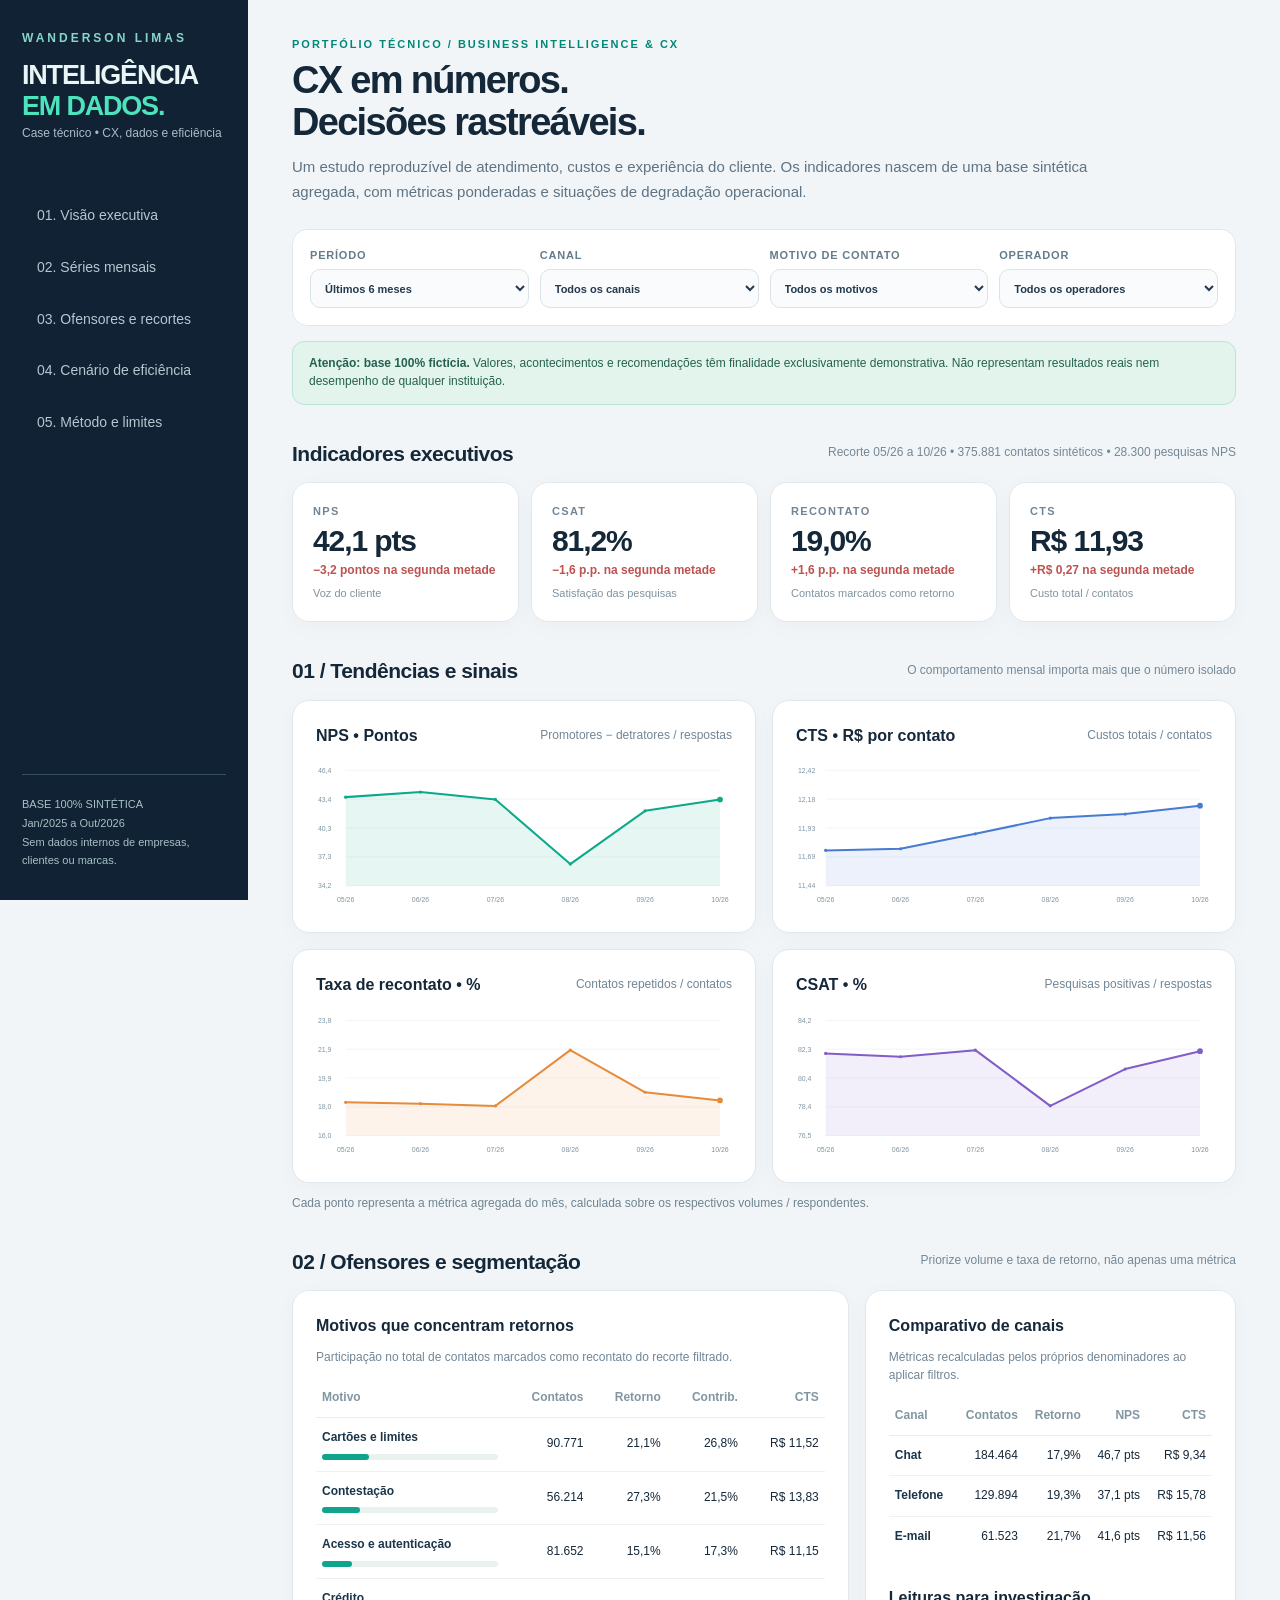
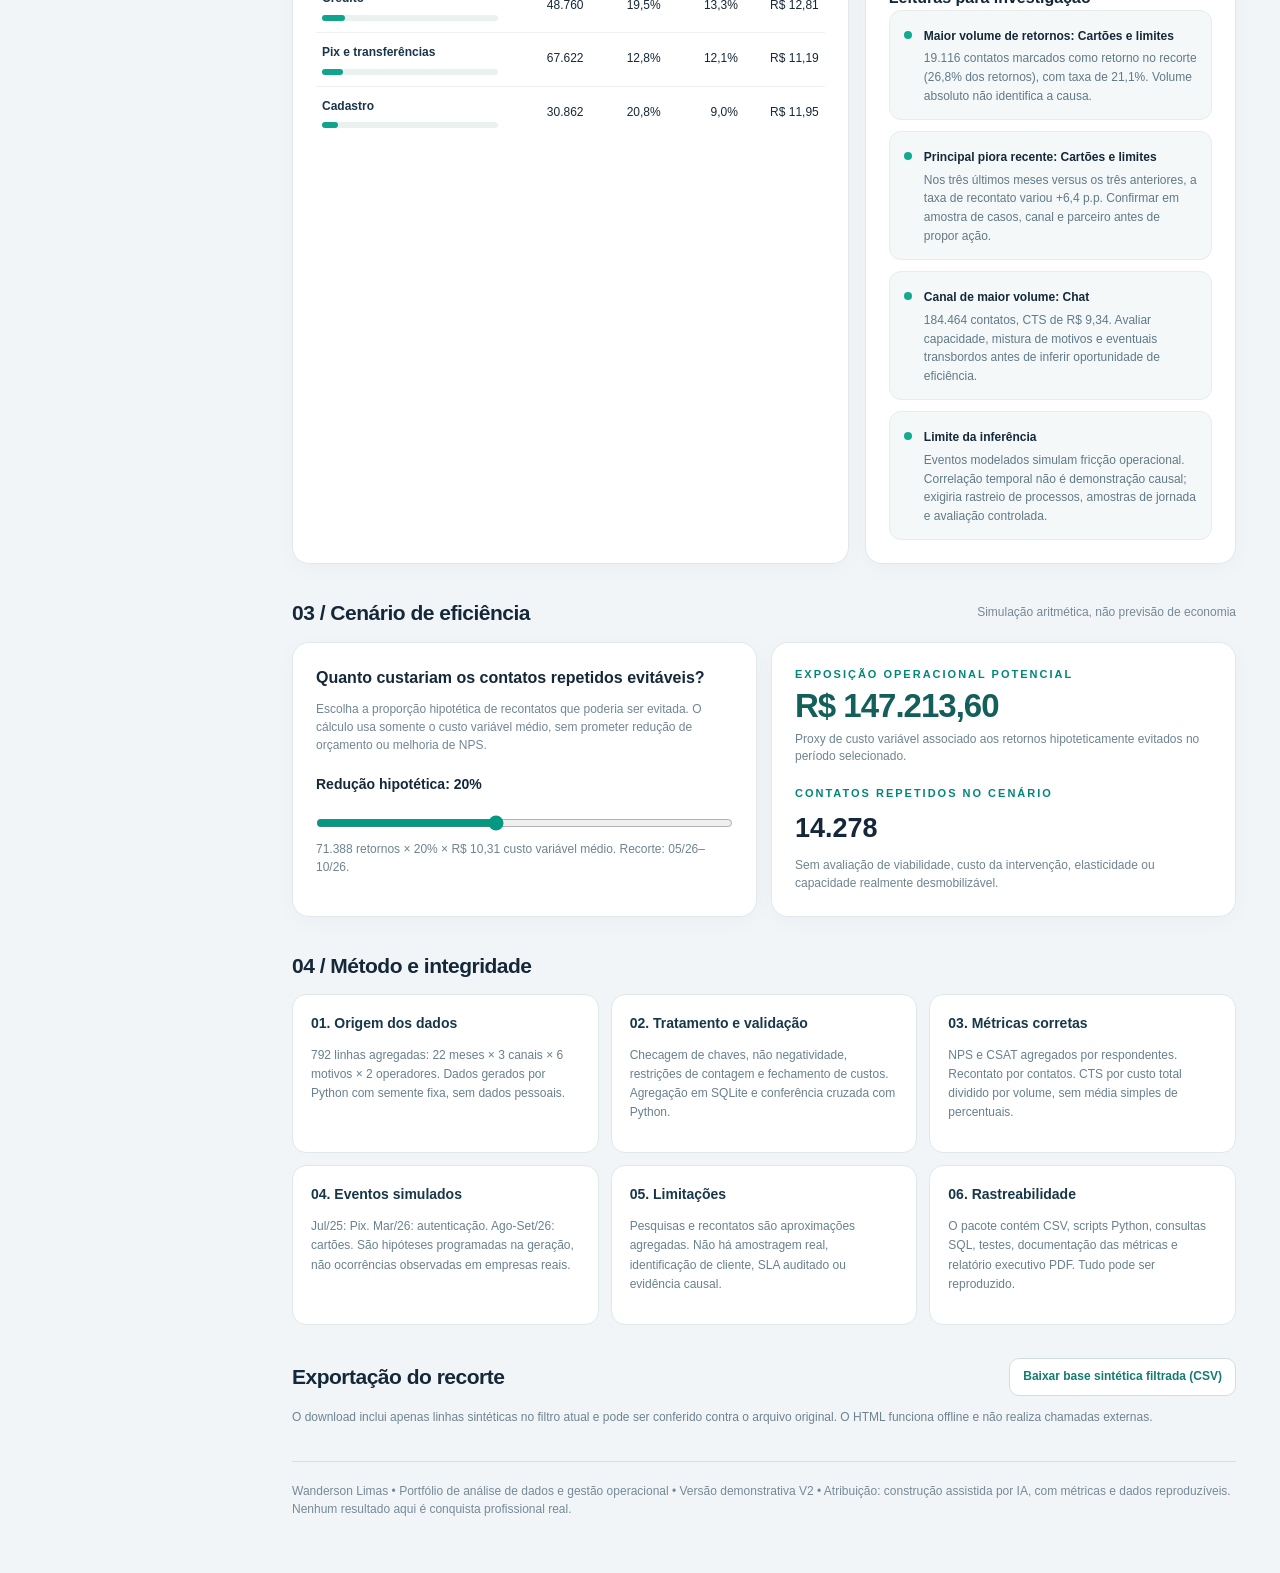
==== commit 68524615: "Refina cabeçalho minimalista: remove selo redundante do dashboard" ====
--- a/index.html
+++ b/index.html
@@ -1,4 +1,4 @@
-<!DOCTYPE html><html lang="pt-BR"><head><meta charset="UTF-8"><meta name="viewport" content="width=device-width,initial-scale=1"><title>CX & Eficiência | Case técnico demonstrativo</title><style>*{box-sizing:border-box}html{scroll-behavior:smooth}body{margin:0;background:#f2f5f7;color:#152839;font:14px/1.48 Inter,-apple-system,BlinkMacSystemFont,'Segoe UI',Arial,sans-serif}button,select,input{font:inherit}button{cursor:pointer}.layout{display:flex;min-height:100vh}.side{width:248px;min-width:248px;position:sticky;top:0;height:100vh;background:#102233;color:#eaf5f6;padding:30px 22px;display:flex;flex-direction:column}.brand{font-size:12px;letter-spacing:3px;font-weight:850;color:#86d6ca}.brandtitle{margin:12px 0 3px;font-size:27px;line-height:1.14;letter-spacing:-1.2px;font-weight:850}.brandtitle strong{color:#4de3bd}.sidetag{font-size:12px;line-height:1.5;color:#a9bdc9}.side nav{margin-top:45px}.side a{display:block;color:#b5c7d1;padding:13px 15px;text-decoration:none;border-radius:12px;margin:5px 0}.side a:hover,.side a:focus{background:#244756;color:white}.side small{margin-top:auto;color:#a7c1c6;font-size:11px;line-height:1.7;border-top:1px solid #37515b;padding-top:20px}.main{padding:36px 44px 54px;width:calc(100% - 248px);max-width:1600px;margin:auto}.eyebrow{font-size:11px;letter-spacing:2px;color:#008779;font-weight:900;text-transform:uppercase}.headline{font-size:38px;letter-spacing:-1.7px;line-height:1.1;margin:8px 0 10px}.sub{font-size:15px;color:#5e7383;max-width:850px;line-height:1.7}.tag{display:inline-block;padding:8px 12px;border-radius:20px;background:#dbeee9;color:#0c6c5a;font-weight:750;font-size:11px}.toprow{display:flex;justify-content:space-between;align-items:flex-start;gap:22px}.filterbar{display:grid;grid-template-columns:repeat(4,minmax(145px,1fr));gap:11px;padding:17px;background:white;border:1px solid #e0e8ee;border-radius:15px;margin:24px 0 15px}.filterbar label{font-size:11px;font-weight:800;color:#637d8c;text-transform:uppercase;letter-spacing:.8px}.filterbar select{width:100%;display:block;border:1px solid #d9e4e7;background:#f9fbfc;border-radius:10px;margin-top:6px;height:39px;padding:0 10px;color:#24394c}.notice{padding:13px 16px;background:#e3f4ed;border:1px solid #bae4d5;color:#24624f;border-radius:12px;font-size:12px;margin-bottom:22px}.sectionhead{display:flex;align-items:center;justify-content:space-between;gap:20px;margin:33px 0 13px}.sectionhead h2{font-size:21px;letter-spacing:-.5px;margin:0}.hint{font-size:12px;color:#748897}.kpis{display:grid;grid-template-columns:repeat(4,minmax(0,1fr));gap:12px}.kpi,.card{background:white;border:1px solid #e0e8ee;border-radius:17px;box-shadow:0 5px 24px #15364f07}.kpi{padding:20px}.kpi .name{font-size:11px;letter-spacing:1.3px;color:#718596;text-transform:uppercase;font-weight:900}.kpi .val{font-size:30px;font-weight:850;line-height:1.45;letter-spacing:-1.1px}.kpi .delta{font-size:12px;font-weight:750}.kpi .detail{color:#8193a0;font-size:11px;margin-top:5px}.neutral{color:#516b78}.good{color:#008f72}.bad{color:#bd5350}.charts{display:grid;grid-template-columns:1fr 1fr;gap:16px}.card{padding:23px}.chartHead{display:flex;justify-content:space-between;align-items:center}.chartHead h3,.card h3{font-size:16px;margin:0}.small{font-size:12px;color:#718696}.svgchart{width:100%;height:auto;display:block;margin-top:12px}.axes{font-size:11px;fill:#7f95a3}.gridline{stroke:#e9f0f2;stroke-width:1}.gridtwo{stroke:#bdd0d9;stroke-dasharray:3 4;stroke-width:1}.two{display:grid;grid-template-columns:1.2fr .8fr;gap:16px}.datatbl{width:100%;border-collapse:collapse;font-size:12px}.datatbl th{text-align:right;color:#8296a2;padding:10px 6px;border-bottom:1px solid #e8edef;white-space:nowrap}.datatbl td{text-align:right;border-bottom:1px solid #eef1f4;padding:11px 6px}.datatbl th:first-child,.datatbl td:first-child{text-align:left}.datatbl tr:last-child td{border-bottom:none}.datatbl td strong{color:#1a3549;font-size:12px}.barbg{height:6px;background:#eaf2f0;border-radius:8px;margin-top:7px;min-width:60px}.bar{height:6px;background:#10a48d;border-radius:8px}.insights{display:grid;gap:11px}.insight{display:flex;gap:12px;align-items:flex-start;padding:14px;background:#f4f8f8;border-radius:12px;border:1px solid #e5eded}.bullet{width:8px;height:8px;border-radius:50%;background:#13aa8d;flex:0 0 auto;margin-top:6px}.insight strong{font-size:12px}.insight p{margin:4px 0 0;font-size:12px;color:#617988;line-height:1.55}.scenario{display:grid;grid-template-columns:1fr 1fr;gap:14px}.bigmoney{font-size:33px;letter-spacing:-1px;font-weight:850;color:#135f5a}.scope{font-size:12px;color:#6e8491}.range{width:100%;accent-color:#049981;margin:20px 0 10px}.methods{display:grid;grid-template-columns:repeat(3,1fr);gap:12px}.method{background:white;border:1px solid #dce9e8;border-radius:14px;padding:18px}.method b{color:#183749}.method p{color:#68808f;font-size:12px;line-height:1.6}.foot{font-size:12px;color:#758a99;border-top:1px solid #d5e0e5;padding-top:21px;margin-top:35px}.download{border:1px solid #d1dfdc;background:#fff;border-radius:10px;padding:9px 13px;color:#157b70;font-weight:750;font-size:12px}.download:hover{background:#e8f5f0}@media(max-width:1140px){.side{width:210px;min-width:210px}.main{padding:25px;width:calc(100% - 210px)}.charts,.two{grid-template-columns:1fr}.kpi{padding:15px}.kpi .val{font-size:25px}}@media(max-width:720px){.layout{display:block}.side{width:auto;min-width:unset;height:auto;position:relative;padding:16px}.side nav,.side small,.sidetag{display:none}.brandtitle{font-size:22px;margin:6px 0}.main{width:100%;padding:20px 13px}.headline{font-size:30px}.toprow{display:block}.filterbar{grid-template-columns:repeat(2,minmax(0,1fr))}.kpis{grid-template-columns:repeat(2,minmax(0,1fr))}.methods,.scenario{grid-template-columns:1fr}.card{padding:16px}.datatbl{font-size:10px}.datatbl td strong{font-size:10px}.datatbl td,.datatbl th{padding:8px 3px}}</style></head><body><div class="layout"><aside class="side"><div class="brand">WANDERSON LIMAS</div><div class="brandtitle">INTELIGÊNCIA<br><strong>EM DADOS.</strong></div><div class="sidetag">Case técnico • CX, dados e eficiência</div><nav><a href="#visao">01. Visão executiva</a><a href="#tendencias">02. Séries mensais</a><a href="#ofensores">03. Ofensores e recortes</a><a href="#cenario">04. Cenário de eficiência</a><a href="#metodo">05. Método e limites</a></nav><small>BASE 100% SINTÉTICA<br>Jan/2025 a Out/2026<br>Sem dados internos de empresas, clientes ou marcas.</small></aside><main class="main"><header id="visao"><div class="toprow"><div><div class="eyebrow">Portfolio técnico / Business Intelligence & CX</div><h1 class="headline">CX em números.<br>Decisões rastreáveis.</h1><div class="sub">Um estudo reproduzível de atendimento, custos e experiência do cliente. Os indicadores nascem de uma base sintética agregada, com métricas ponderadas e situações de degradação operacional.</div></div><span class="tag">DADOS SINTÉTICOS • CASE V2</span></div><div class="filterbar"><label>Período<select id="periodo"><option value="6">Últimos 6 meses</option><option value="12">Últimos 12 meses</option><option value="2026">2026 até outubro</option><option value="2025">Ano de 2025</option><option value="all">Todo o período</option></select></label><label>Canal<select id="canal"><option value="Todos">Todos os canais</option></select></label><label>Motivo de contato<select id="motivo"><option value="Todos">Todos os motivos</option></select></label><label>Operador<select id="parceiro"><option value="Todos">Todos os operadores</option></select></label></div><div class="notice"><strong>Atenção: base 100% fictícia.</strong> Valores, acontecimentos e recomendações têm finalidade exclusivamente demonstrativa. Não representam resultados reais nem desempenho de qualquer instituição.</div><div class="sectionhead"><h2>Indicadores executivos</h2><span id="subtitlePeriod" class="hint"></span></div><div id="kpis" class="kpis"></div></header><section id="tendencias"><div class="sectionhead"><h2>01 / Tendências e sinais</h2><span class="hint">O comportamento mensal importa mais que o número isolado</span></div><div class="charts"><div class="card"><div class="chartHead"><h3>NPS • Pontos</h3><span class="small">Promotores − detratores / respostas</span></div><svg id="chartNps" class="svgchart" viewBox="0 0 660 238" role="img" aria-label="Evolução mensal do NPS"></svg></div><div class="card"><div class="chartHead"><h3>CTS • R$ por contato</h3><span class="small">Custos totais / contatos</span></div><svg id="chartCts" class="svgchart" viewBox="0 0 660 238" role="img" aria-label="Evolução mensal do custo por contato"></svg></div><div class="card"><div class="chartHead"><h3>Taxa de recontato • %</h3><span class="small">Contatos repetidos / contatos</span></div><svg id="chartRepeat" class="svgchart" viewBox="0 0 660 238" role="img" aria-label="Evolução mensal do recontato"></svg></div><div class="card"><div class="chartHead"><h3>CSAT • %</h3><span class="small">Pesquisas positivas / respostas</span></div><svg id="chartCsat" class="svgchart" viewBox="0 0 660 238" role="img" aria-label="Evolução mensal de satisfação"></svg></div></div><p class="scope" id="chartSub"></p></section><section id="ofensores"><div class="sectionhead"><h2>02 / Ofensores e segmentação</h2><span class="hint">Priorize volume e taxa de retorno, não apenas uma métrica</span></div><div class="two"><div class="card"><h3>Motivos que concentram retornos</h3><p class="small">Participação no total de contatos marcados como recontato do recorte filtrado.</p><div style="overflow:auto"><table class="datatbl"><thead><tr><th>Motivo</th><th>Contatos</th><th>Retorno</th><th>Contrib.</th><th>CTS</th></tr></thead><tbody id="motivosTable"></tbody></table></div></div><div class="card"><h3>Comparativo de canais</h3><p class="small">Métricas recalculadas pelos próprios denominadores ao aplicar filtros.</p><div style="overflow:auto"><table class="datatbl"><thead><tr><th>Canal</th><th>Contatos</th><th>Retorno</th><th>NPS</th><th>CTS</th></tr></thead><tbody id="canaisTable"></tbody></table></div><h3 style="margin-top:29px">Leituras para investigação</h3><div class="insights" id="insights"></div></div></div></section><section id="cenario"><div class="sectionhead"><h2>03 / Cenário de eficiência</h2><span class="hint">Simulação aritmética, não previsão de economia</span></div><div class="scenario"><div class="card"><h3>Quanto custariam os contatos repetidos evitáveis?</h3><p class="small">Escolha a proporção hipotética de recontatos que poderia ser evitada. O cálculo usa somente o custo variável médio, sem prometer redução de orçamento ou melhoria de NPS.</p><label style="display:block;font-weight:750;margin-top:20px">Redução hipotética: <span id="pctReducao">20%</span></label><input class="range" type="range" id="reducao" min="5" max="40" value="20" step="5" aria-label="Percentual hipotético de redução de recontatos"><div class="scope" id="scenarioBase"></div></div><div class="card"><div class="eyebrow">Exposição operacional potencial</div><div class="bigmoney" id="scenarioAmount"></div><div class="scope">Proxy de custo variável associado aos retornos hipoteticamente evitados no período selecionado.</div><div style="height:19px"></div><div class="eyebrow">Contatos repetidos no cenário</div><h2 style="font-size:27px;margin:8px 0" id="scenarioContacts"></h2><div class="scope">Sem avaliação de viabilidade, custo da intervenção, elasticidade ou capacidade realmente desmobilizável.</div></div></div></section><section id="metodo"><div class="sectionhead"><h2>04 / Método e integridade</h2></div><div class="methods"><div class="method"><b>01. Origem dos dados</b><p>792 linhas agregadas: 22 meses × 3 canais × 6 motivos × 2 operadores. Dados gerados por Python com semente fixa, sem dados pessoais.</p></div><div class="method"><b>02. Tratamento e validação</b><p>Checagem de chaves, não negatividade, restrições de contagem e fechamento de custos. Agregação em SQLite e conferência cruzada com Python.</p></div><div class="method"><b>03. Métricas corretas</b><p>NPS e CSAT agregados por respondentes. Recontato por contatos. CTS por custo total dividido por volume, sem média simples de percentuais.</p></div><div class="method"><b>04. Eventos simulados</b><p>Jul/25: Pix. Mar/26: autenticação. Ago-Set/26: cartões. São hipóteses programadas na geração, não ocorrências observadas em empresas reais.</p></div><div class="method"><b>05. Limitações</b><p>Pesquisas e recontatos são aproximações agregadas. Não há amostragem real, identificação de cliente, SLA auditado ou evidência causal.</p></div><div class="method"><b>06. Rastreabilidade</b><p>O pacote contém CSV, scripts Python, consultas SQL, testes, documentação das métricas e relatório executivo PDF. Tudo pode ser reproduzido.</p></div></div><div class="sectionhead"><h2>Exportação do recorte</h2><button id="exportBtn" class="download">Baixar base sintética filtrada (CSV)</button></div><p class="scope">O download inclui apenas linhas sintéticas no filtro atual e pode ser conferido contra o arquivo original. O HTML funciona offline e não realiza chamadas externas.</p></section><footer class="foot">Wanderson Limas • Portfólio de análise de dados e gestão operacional • Versão demonstrativa V2 • Atribuição: construção assistida por IA, com métricas e dados reproduzíveis. Nenhum resultado aqui é conquista profissional real.</footer></main></div><script>window.DATA_ROWS=[{"mes":"2025-01","canal":"Chat","motivo":"Acesso e autenticação","parceiro":"Operador A","contatos":3697,"contatos_repetidos":521,"nps_promotores":179,"nps_neutros":30,"nps_detratores":40,"csat_positivas":372,"csat_negativas":57,"custo_variavel_centavos":2440020,"custo_fixo_alocado_centavos":548433},{"mes":"2025-01","canal":"Chat","motivo":"Acesso e autenticação","parceiro":"Operador B","contatos":2974,"contatos_repetidos":484,"nps_promotores":136,"nps_neutros":26,"nps_detratores":32,"csat_positivas":277,"csat_negativas":57,"custo_variavel_centavos":2041354,"custo_fixo_alocado_centavos":441179},{"mes":"2025-01","canal":"Chat","motivo":"Cartões e limites","parceiro":"Operador A","contatos":3500,"contatos_repetidos":586,"nps_promotores":178,"nps_neutros":34,"nps_detratores":41,"csat_positivas":373,"csat_negativas":59,"custo_variavel_centavos":2310000,"custo_fixo_alocado_centavos":519209},{"mes":"2025-01","canal":"Chat","motivo":"Cartões e limites","parceiro":"Operador B","contatos":2775,"contatos_repetidos":481,"nps_promotores":147,"nps_neutros":26,"nps_detratores":37,"csat_positivas":247,"csat_negativas":54,"custo_variavel_centavos":1904760,"custo_fixo_alocado_centavos":411659},{"mes":"2025-01","canal":"Chat","motivo":"Pix e transferências","parceiro":"Operador A","contatos":2950,"contatos_repetidos":327,"nps_promotores":165,"nps_neutros":16,"nps_detratores":38,"csat_positivas":307,"csat_negativas":30,"custo_variavel_centavos":1947000,"custo_fixo_alocado_centavos":437619},{"mes":"2025-01","canal":"Chat","motivo":"Pix e transferências","parceiro":"Operador B","contatos":2479,"contatos_repetidos":314,"nps_promotores":139,"nps_neutros":11,"nps_detratores":33,"csat_positivas":256,"csat_negativas":36,"custo_variavel_centavos":1701586,"custo_fixo_alocado_centavos":367748},{"mes":"2025-01","canal":"Chat","motivo":"Contestação","parceiro":"Operador A","contatos":2367,"contatos_repetidos":639,"nps_promotores":86,"nps_neutros":12,"nps_detratores":53,"csat_positivas":217,"csat_negativas":78,"custo_variavel_centavos":1999642,"custo_fixo_alocado_centavos":351134},{"mes":"2025-01","canal":"Chat","motivo":"Contestação","parceiro":"Operador B","contatos":2126,"contatos_repetidos":591,"nps_promotores":77,"nps_neutros":13,"nps_detratores":46,"csat_positivas":179,"csat_negativas":76,"custo_variavel_centavos":1867887,"custo_fixo_alocado_centavos":315382},{"mes":"2025-01","canal":"Chat","motivo":"Crédito","parceiro":"Operador A","contatos":2204,"contatos_repetidos":425,"nps_promotores":109,"nps_neutros":27,"nps_detratores":31,"csat_positivas":214,"csat_negativas":41,"custo_variavel_centavos":1701929,"custo_fixo_alocado_centavos":326953},{"mes":"2025-01","canal":"Chat","motivo":"Crédito","parceiro":"Operador B","contatos":1872,"contatos_repetidos":364,"nps_promotores":94,"nps_neutros":19,"nps_detratores":30,"csat_positivas":174,"csat_negativas":48,"custo_variavel_centavos":1503381,"custo_fixo_alocado_centavos":277703},{"mes":"2025-01","canal":"Chat","motivo":"Cadastro","parceiro":"Operador A","contatos":1324,"contatos_repetidos":272,"nps_promotores":62,"nps_neutros":12,"nps_detratores":15,"csat_positivas":126,"csat_negativas":21,"custo_variavel_centavos":943747,"custo_fixo_alocado_centavos":196409},{"mes":"2025-01","canal":"Chat","motivo":"Cadastro","parceiro":"Operador B","contatos":1097,"contatos_repetidos":237,"nps_promotores":54,"nps_neutros":12,"nps_detratores":14,"csat_positivas":111,"csat_negativas":21,"custo_variavel_centavos":813219,"custo_fixo_alocado_centavos":162735},{"mes":"2025-01","canal":"Telefone","motivo":"Acesso e autenticação","parceiro":"Operador A","contatos":2517,"contatos_repetidos":396,"nps_promotores":133,"nps_neutros":32,"nps_detratores":42,"csat_positivas":239,"csat_negativas":43,"custo_variavel_centavos":3045570,"custo_fixo_alocado_centavos":373385},{"mes":"2025-01","canal":"Telefone","motivo":"Acesso e autenticação","parceiro":"Operador B","contatos":2044,"contatos_repetidos":328,"nps_promotores":130,"nps_neutros":29,"nps_detratores":41,"csat_positivas":177,"csat_negativas":37,"custo_variavel_centavos":2572170,"custo_fixo_alocado_centavos":303218},{"mes":"2025-01","canal":"Telefone","motivo":"Cartões e limites","parceiro":"Operador A","contatos":2267,"contatos_repetidos":409,"nps_promotores":115,"nps_neutros":34,"nps_detratores":39,"csat_positivas":209,"csat_negativas":45,"custo_variavel_centavos":2743070,"custo_fixo_alocado_centavos":336299},{"mes":"2025-01","canal":"Telefone","motivo":"Cartões e limites","parceiro":"Operador B","contatos":1977,"contatos_repetidos":396,"nps_promotores":109,"nps_neutros":33,"nps_detratores":37,"csat_positivas":169,"csat_negativas":43,"custo_variavel_centavos":2487857,"custo_fixo_alocado_centavos":293279},{"mes":"2025-01","canal":"Telefone","motivo":"Pix e transferências","parceiro":"Operador A","contatos":2131,"contatos_repetidos":293,"nps_promotores":130,"nps_neutros":25,"nps_detratores":36,"csat_positivas":191,"csat_negativas":26,"custo_variavel_centavos":2578510,"custo_fixo_alocado_centavos":316124},{"mes":"2025-01","canal":"Telefone","motivo":"Pix e transferências","parceiro":"Operador B","contatos":1753,"contatos_repetidos":239,"nps_promotores":116,"nps_neutros":19,"nps_detratores":33,"csat_positivas":171,"csat_negativas":31,"custo_variavel_centavos":2205975,"custo_fixo_alocado_centavos":260050},{"mes":"2025-01","canal":"Telefone","motivo":"Contestação","parceiro":"Operador A","contatos":1697,"contatos_repetidos":483,"nps_promotores":78,"nps_neutros":19,"nps_detratores":59,"csat_positivas":137,"csat_negativas":57,"custo_variavel_centavos":2628314,"custo_fixo_alocado_centavos":251742},{"mes":"2025-01","canal":"Telefone","motivo":"Contestação","parceiro":"Operador B","contatos":1484,"contatos_repetidos":422,"nps_promotores":67,"nps_neutros":16,"nps_detratores":54,"csat_positivas":106,"csat_negativas":53,"custo_variavel_centavos":2390356,"custo_fixo_alocado_centavos":220145},{"mes":"2025-01","canal":"Telefone","motivo":"Crédito","parceiro":"Operador A","contatos":1509,"contatos_repetidos":300,"nps_promotores":78,"nps_neutros":24,"nps_detratores":27,"csat_positivas":132,"csat_negativas":33,"custo_variavel_centavos":2136291,"custo_fixo_alocado_centavos":223853},{"mes":"2025-01","canal":"Telefone","motivo":"Crédito","parceiro":"Operador B","contatos":1300,"contatos_repetidos":286,"nps_promotores":65,"nps_neutros":20,"nps_detratores":24,"csat_positivas":101,"csat_negativas":30,"custo_variavel_centavos":1914026,"custo_fixo_alocado_centavos":192849},{"mes":"2025-01","canal":"Telefone","motivo":"Cadastro","parceiro":"Operador A","contatos":897,"contatos_repetidos":193,"nps_promotores":55,"nps_neutros":11,"nps_detratores":17,"csat_positivas":81,"csat_negativas":17,"custo_variavel_centavos":1172200,"custo_fixo_alocado_centavos":133066},{"mes":"2025-01","canal":"Telefone","motivo":"Cadastro","parceiro":"Operador B","contatos":816,"contatos_repetidos":179,"nps_promotores":45,"nps_neutros":12,"nps_detratores":15,"csat_positivas":77,"csat_negativas":20,"custo_variavel_centavos":1109003,"custo_fixo_alocado_centavos":121050},{"mes":"2025-01","canal":"E-mail","motivo":"Acesso e autenticação","parceiro":"Operador A","contatos":1192,"contatos_repetidos":222,"nps_promotores":51,"nps_neutros":13,"nps_detratores":13,"csat_positivas":122,"csat_negativas":21,"custo_variavel_centavos":1013200,"custo_fixo_alocado_centavos":176828},{"mes":"2025-01","canal":"E-mail","motivo":"Acesso e autenticação","parceiro":"Operador B","contatos":997,"contatos_repetidos":188,"nps_promotores":43,"nps_neutros":10,"nps_detratores":12,"csat_positivas":101,"csat_negativas":21,"custo_variavel_centavos":881348,"custo_fixo_alocado_centavos":147900},{"mes":"2025-01","canal":"E-mail","motivo":"Cartões e limites","parceiro":"Operador A","contatos":1080,"contatos_repetidos":223,"nps_promotores":40,"nps_neutros":12,"nps_detratores":12,"csat_positivas":124,"csat_negativas":24,"custo_variavel_centavos":918000,"custo_fixo_alocado_centavos":160213},{"mes":"2025-01","canal":"E-mail","motivo":"Cartões e limites","parceiro":"Operador B","contatos":940,"contatos_repetidos":208,"nps_promotores":33,"nps_neutros":9,"nps_detratores":10,"csat_positivas":96,"csat_negativas":24,"custo_variavel_centavos":830960,"custo_fixo_alocado_centavos":139445},{"mes":"2025-01","canal":"E-mail","motivo":"Pix e transferências","parceiro":"Operador A","contatos":944,"contatos_repetidos":150,"nps_promotores":40,"nps_neutros":6,"nps_detratores":11,"csat_positivas":110,"csat_negativas":11,"custo_variavel_centavos":802400,"custo_fixo_alocado_centavos":140038},{"mes":"2025-01","canal":"E-mail","motivo":"Pix e transferências","parceiro":"Operador B","contatos":788,"contatos_repetidos":139,"nps_promotores":35,"nps_neutros":5,"nps_detratores":8,"csat_positivas":94,"csat_negativas":14,"custo_variavel_centavos":696592,"custo_fixo_alocado_centavos":116896},{"mes":"2025-01","canal":"E-mail","motivo":"Contestação","parceiro":"Operador A","contatos":821,"contatos_repetidos":242,"nps_promotores":26,"nps_neutros":3,"nps_detratores":20,"csat_positivas":76,"csat_negativas":30,"custo_variavel_centavos":893248,"custo_fixo_alocado_centavos":121792},{"mes":"2025-01","canal":"E-mail","motivo":"Contestação","parceiro":"Operador B","contatos":709,"contatos_repetidos":221,"nps_promotores":21,"nps_neutros":5,"nps_detratores":14,"csat_positivas":69,"csat_negativas":29,"custo_variavel_centavos":802248,"custo_fixo_alocado_centavos":105177},{"mes":"2025-01","canal":"E-mail","motivo":"Crédito","parceiro":"Operador A","contatos":705,"contatos_repetidos":156,"nps_promotores":27,"nps_neutros":7,"nps_detratores":9,"csat_positivas":68,"csat_negativas":16,"custo_variavel_centavos":701122,"custo_fixo_alocado_centavos":104584},{"mes":"2025-01","canal":"E-mail","motivo":"Crédito","parceiro":"Operador B","contatos":582,"contatos_repetidos":135,"nps_promotores":21,"nps_neutros":5,"nps_detratores":7,"csat_positivas":63,"csat_negativas":17,"custo_variavel_centavos":601951,"custo_fixo_alocado_centavos":86337},{"mes":"2025-01","canal":"E-mail","motivo":"Cadastro","parceiro":"Operador A","contatos":437,"contatos_repetidos":105,"nps_promotores":18,"nps_neutros":5,"nps_detratores":5,"csat_positivas":42,"csat_negativas":10,"custo_variavel_centavos":401166,"custo_fixo_alocado_centavos":64827},{"mes":"2025-01","canal":"E-mail","motivo":"Cadastro","parceiro":"Operador B","contatos":369,"contatos_repetidos":94,"nps_promotores":14,"nps_neutros":4,"nps_detratores":4,"csat_positivas":37,"csat_negativas":9,"custo_variavel_centavos":352292,"custo_fixo_alocado_centavos":54740},{"mes":"2025-02","canal":"Chat","motivo":"Acesso e autenticação","parceiro":"Operador A","contatos":3424,"contatos_repetidos":501,"nps_promotores":168,"nps_neutros":28,"nps_detratores":43,"csat_positivas":323,"csat_negativas":44,"custo_variavel_centavos":2267749,"custo_fixo_alocado_centavos":549943},{"mes":"2025-02","canal":"Chat","motivo":"Acesso e autenticação","parceiro":"Operador B","contatos":2706,"contatos_repetidos":410,"nps_promotores":139,"nps_neutros":25,"nps_detratores":35,"csat_positivas":273,"csat_negativas":48,"custo_variavel_centavos":1863899,"custo_fixo_alocado_centavos":434622},{"mes":"2025-02","canal":"Chat","motivo":"Cartões e limites","parceiro":"Operador A","contatos":3193,"contatos_repetidos":537,"nps_promotores":160,"nps_neutros":31,"nps_detratores":41,"csat_positivas":297,"csat_negativas":44,"custo_variavel_centavos":2114756,"custo_fixo_alocado_centavos":512841},{"mes":"2025-02","canal":"Chat","motivo":"Cartões e limites","parceiro":"Operador B","contatos":2730,"contatos_repetidos":494,"nps_promotores":137,"nps_neutros":26,"nps_detratores":34,"csat_positivas":272,"csat_negativas":58,"custo_variavel_centavos":1880431,"custo_fixo_alocado_centavos":438476},{"mes":"2025-02","canal":"Chat","motivo":"Pix e transferências","parceiro":"Operador A","contatos":2685,"contatos_repetidos":332,"nps_promotores":154,"nps_neutros":10,"nps_detratores":39,"csat_positivas":260,"csat_negativas":26,"custo_variavel_centavos":1778302,"custo_fixo_alocado_centavos":431249},{"mes":"2025-02","canal":"Chat","motivo":"Pix e transferências","parceiro":"Operador B","contatos":2220,"contatos_repetidos":280,"nps_promotores":126,"nps_neutros":14,"nps_detratores":29,"csat_positivas":243,"csat_negativas":29,"custo_variavel_centavos":1529141,"custo_fixo_alocado_centavos":356563},{"mes":"2025-02","canal":"Chat","motivo":"Contestação","parceiro":"Operador A","contatos":2301,"contatos_repetidos":609,"nps_promotores":84,"nps_neutros":11,"nps_detratores":53,"csat_positivas":205,"csat_negativas":74,"custo_variavel_centavos":1950688,"custo_fixo_alocado_centavos":369573},{"mes":"2025-02","canal":"Chat","motivo":"Contestação","parceiro":"Operador B","contatos":1983,"contatos_repetidos":563,"nps_promotores":80,"nps_neutros":9,"nps_detratores":50,"csat_positivas":165,"csat_negativas":73,"custo_variavel_centavos":1748346,"custo_fixo_alocado_centavos":318498},{"mes":"2025-02","canal":"Chat","motivo":"Crédito","parceiro":"Operador A","contatos":1890,"contatos_repetidos":372,"nps_promotores":96,"nps_neutros":22,"nps_detratores":25,"csat_positivas":177,"csat_negativas":31,"custo_variavel_centavos":1464566,"custo_fixo_alocado_centavos":303561},{"mes":"2025-02","canal":"Chat","motivo":"Crédito","parceiro":"Operador B","contatos":1723,"contatos_repetidos":342,"nps_promotores":79,"nps_neutros":13,"nps_detratores":24,"csat_positivas":157,"csat_negativas":34,"custo_variavel_centavos":1388564,"custo_fixo_alocado_centavos":276738},{"mes":"2025-02","canal":"Chat","motivo":"Cadastro","parceiro":"Operador A","contatos":1207,"contatos_repetidos":246,"nps_promotores":59,"nps_neutros":11,"nps_detratores":14,"csat_positivas":120,"csat_negativas":21,"custo_variavel_centavos":863361,"custo_fixo_alocado_centavos":193861},{"mes":"2025-02","canal":"Chat","motivo":"Cadastro","parceiro":"Operador B","contatos":1016,"contatos_repetidos":217,"nps_promotores":53,"nps_neutros":8,"nps_detratores":13,"csat_positivas":103,"csat_negativas":24,"custo_variavel_centavos":755809,"custo_fixo_alocado_centavos":163184},{"mes":"2025-02","canal":"Telefone","motivo":"Acesso e autenticação","parceiro":"Operador A","contatos":2376,"contatos_repetidos":382,"nps_promotores":131,"nps_neutros":27,"nps_detratores":47,"csat_positivas":214,"csat_negativas":41,"custo_variavel_centavos":2885022,"custo_fixo_alocado_centavos":381619},{"mes":"2025-02","canal":"Telefone","motivo":"Acesso e autenticação","parceiro":"Operador B","contatos":1905,"contatos_repetidos":321,"nps_promotores":113,"nps_neutros":24,"nps_detratores":36,"csat_positivas":173,"csat_negativas":37,"custo_variavel_centavos":2405642,"custo_fixo_alocado_centavos":305970},{"mes":"2025-02","canal":"Telefone","motivo":"Cartões e limites","parceiro":"Operador A","contatos":2249,"contatos_repetidos":397,"nps_promotores":120,"nps_neutros":36,"nps_detratores":40,"csat_positivas":223,"csat_negativas":43,"custo_variavel_centavos":2730815,"custo_fixo_alocado_centavos":361221},{"mes":"2025-02","canal":"Telefone","motivo":"Cartões e limites","parceiro":"Operador B","contatos":1885,"contatos_repetidos":353,"nps_promotores":103,"nps_neutros":32,"nps_detratores":30,"csat_positivas":154,"csat_negativas":37,"custo_variavel_centavos":2380386,"custo_fixo_alocado_centavos":302758},{"mes":"2025-02","canal":"Telefone","motivo":"Pix e transferências","parceiro":"Operador A","contatos":1923,"contatos_repetidos":256,"nps_promotores":127,"nps_neutros":20,"nps_detratores":39,"csat_positivas":192,"csat_negativas":25,"custo_variavel_centavos":2334974,"custo_fixo_alocado_centavos":308861},{"mes":"2025-02","canal":"Telefone","motivo":"Pix e transferências","parceiro":"Operador B","contatos":1597,"contatos_repetidos":250,"nps_promotores":91,"nps_neutros":15,"nps_detratores":27,"csat_positivas":144,"csat_negativas":26,"custo_variavel_centavos":2016699,"custo_fixo_alocado_centavos":256501},{"mes":"2025-02","canal":"Telefone","motivo":"Contestação","parceiro":"Operador A","contatos":1680,"contatos_repetidos":473,"nps_promotores":74,"nps_neutros":16,"nps_detratores":57,"csat_positivas":123,"csat_negativas":54,"custo_variavel_centavos":2611091,"custo_fixo_alocado_centavos":269832},{"mes":"2025-02","canal":"Telefone","motivo":"Contestação","parceiro":"Operador B","contatos":1305,"contatos_repetidos":384,"nps_promotores":56,"nps_neutros":14,"nps_detratores":45,"csat_positivas":90,"csat_negativas":43,"custo_variavel_centavos":2109388,"custo_fixo_alocado_centavos":209601},{"mes":"2025-02","canal":"Telefone","motivo":"Crédito","parceiro":"Operador A","contatos":1324,"contatos_repetidos":257,"nps_promotores":75,"nps_neutros":23,"nps_detratores":29,"csat_positivas":113,"csat_negativas":29,"custo_variavel_centavos":1880947,"custo_fixo_alocado_centavos":212653},{"mes":"2025-02","canal":"Telefone","motivo":"Crédito","parceiro":"Operador B","contatos":1209,"contatos_repetidos":255,"nps_promotores":62,"nps_neutros":17,"nps_detratores":21,"csat_positivas":100,"csat_negativas":28,"custo_variavel_centavos":1786275,"custo_fixo_alocado_centavos":194182},{"mes":"2025-02","canal":"Telefone","motivo":"Cadastro","parceiro":"Operador A","contatos":857,"contatos_repetidos":180,"nps_promotores":50,"nps_neutros":14,"nps_detratores":17,"csat_positivas":82,"csat_negativas":17,"custo_variavel_centavos":1123847,"custo_fixo_alocado_centavos":137646},{"mes":"2025-02","canal":"Telefone","motivo":"Cadastro","parceiro":"Operador B","contatos":727,"contatos_repetidos":166,"nps_promotores":40,"nps_neutros":13,"nps_detratores":13,"csat_positivas":64,"csat_negativas":16,"custo_variavel_centavos":991504,"custo_fixo_alocado_centavos":116766},{"mes":"2025-02","canal":"E-mail","motivo":"Acesso e autenticação","parceiro":"Operador A","contatos":1071,"contatos_repetidos":198,"nps_promotores":45,"nps_neutros":9,"nps_detratores":12,"csat_positivas":110,"csat_negativas":20,"custo_variavel_centavos":913536,"custo_fixo_alocado_centavos":172018},{"mes":"2025-02","canal":"E-mail","motivo":"Acesso e autenticação","parceiro":"Operador B","contatos":919,"contatos_repetidos":186,"nps_promotores":37,"nps_neutros":8,"nps_detratores":10,"csat_positivas":96,"csat_negativas":24,"custo_variavel_centavos":815239,"custo_fixo_alocado_centavos":147604},{"mes":"2025-02","canal":"E-mail","motivo":"Cartões e limites","parceiro":"Operador A","contatos":1071,"contatos_repetidos":224,"nps_promotores":42,"nps_neutros":10,"nps_detratores":13,"csat_positivas":106,"csat_negativas":23,"custo_variavel_centavos":913536,"custo_fixo_alocado_centavos":172018},{"mes":"2025-02","canal":"E-mail","motivo":"Cartões e limites","parceiro":"Operador B","contatos":892,"contatos_repetidos":192,"nps_promotores":35,"nps_neutros":10,"nps_detratores":11,"csat_positivas":97,"csat_negativas":22,"custo_variavel_centavos":791288,"custo_fixo_alocado_centavos":143268},{"mes":"2025-02","canal":"E-mail","motivo":"Pix e transferências","parceiro":"Operador A","contatos":947,"contatos_repetidos":147,"nps_promotores":41,"nps_neutros":7,"nps_detratores":10,"csat_positivas":115,"csat_negativas":13,"custo_variavel_centavos":807767,"custo_fixo_alocado_centavos":152102},{"mes":"2025-02","canal":"E-mail","motivo":"Pix e transferências","parceiro":"Operador B","contatos":798,"contatos_repetidos":136,"nps_promotores":37,"nps_neutros":3,"nps_detratores":10,"csat_positivas":89,"csat_negativas":13,"custo_variavel_centavos":707901,"custo_fixo_alocado_centavos":128170},{"mes":"2025-02","canal":"E-mail","motivo":"Contestação","parceiro":"Operador A","contatos":783,"contatos_repetidos":243,"nps_promotores":24,"nps_neutros":6,"nps_detratores":17,"csat_positivas":73,"csat_negativas":30,"custo_variavel_centavos":854886,"custo_fixo_alocado_centavos":125761},{"mes":"2025-02","canal":"E-mail","motivo":"Contestação","parceiro":"Operador B","contatos":637,"contatos_repetidos":201,"nps_promotores":21,"nps_neutros":5,"nps_detratores":14,"csat_positivas":52,"csat_negativas":25,"custo_variavel_centavos":723301,"custo_fixo_alocado_centavos":102311},{"mes":"2025-02","canal":"E-mail","motivo":"Crédito","parceiro":"Operador A","contatos":663,"contatos_repetidos":146,"nps_promotores":27,"nps_neutros":6,"nps_detratores":9,"csat_positivas":67,"csat_negativas":14,"custo_variavel_centavos":661661,"custo_fixo_alocado_centavos":106487},{"mes":"2025-02","canal":"E-mail","motivo":"Crédito","parceiro":"Operador B","contatos":552,"contatos_repetidos":131,"nps_promotores":21,"nps_neutros":4,"nps_detratores":8,"csat_positivas":51,"csat_negativas":16,"custo_variavel_centavos":572921,"custo_fixo_alocado_centavos":88659},{"mes":"2025-02","canal":"E-mail","motivo":"Cadastro","parceiro":"Operador A","contatos":429,"contatos_repetidos":99,"nps_promotores":15,"nps_neutros":4,"nps_detratores":5,"csat_positivas":45,"csat_negativas":9,"custo_variavel_centavos":395200,"custo_fixo_alocado_centavos":68903},{"mes":"2025-02","canal":"E-mail","motivo":"Cadastro","parceiro":"Operador B","contatos":361,"contatos_repetidos":92,"nps_promotores":15,"nps_neutros":4,"nps_detratores":4,"csat_positivas":36,"csat_negativas":8,"custo_variavel_centavos":345860,"custo_fixo_alocado_centavos":57980},{"mes":"2025-03","canal":"Chat","motivo":"Acesso e autenticação","parceiro":"Operador A","contatos":3282,"contatos_repetidos":465,"nps_promotores":156,"nps_neutros":25,"nps_detratores":40,"csat_positivas":333,"csat_negativas":51,"custo_variavel_centavos":2181283,"custo_fixo_alocado_centavos":513805},{"mes":"2025-03","canal":"Chat","motivo":"Acesso e autenticação","parceiro":"Operador B","contatos":3033,"contatos_repetidos":474,"nps_promotores":148,"nps_neutros":25,"nps_detratores":35,"csat_positivas":321,"csat_negativas":54,"custo_variavel_centavos":2096424,"custo_fixo_alocado_centavos":474824},{"mes":"2025-03","canal":"Chat","motivo":"Cartões e limites","parceiro":"Operador A","contatos":3170,"contatos_repetidos":499,"nps_promotores":149,"nps_neutros":28,"nps_detratores":35,"csat_positivas":289,"csat_negativas":47,"custo_variavel_centavos":2106845,"custo_fixo_alocado_centavos":496271},{"mes":"2025-03","canal":"Chat","motivo":"Cartões e limites","parceiro":"Operador B","contatos":2872,"contatos_repetidos":531,"nps_promotores":133,"nps_neutros":26,"nps_detratores":36,"csat_positivas":264,"csat_negativas":51,"custo_variavel_centavos":1985140,"custo_fixo_alocado_centavos":449619},{"mes":"2025-03","canal":"Chat","motivo":"Pix e transferências","parceiro":"Operador A","contatos":2752,"contatos_repetidos":309,"nps_promotores":136,"nps_neutros":12,"nps_detratores":32,"csat_positivas":271,"csat_negativas":29,"custo_variavel_centavos":1829034,"custo_fixo_alocado_centavos":430832},{"mes":"2025-03","canal":"Chat","motivo":"Pix e transferências","parceiro":"Operador B","contatos":2376,"contatos_repetidos":319,"nps_promotores":132,"nps_neutros":10,"nps_detratores":31,"csat_positivas":224,"csat_negativas":30,"custo_variavel_centavos":1642303,"custo_fixo_alocado_centavos":371969},{"mes":"2025-03","canal":"Chat","motivo":"Contestação","parceiro":"Operador A","contatos":2324,"contatos_repetidos":620,"nps_promotores":94,"nps_neutros":16,"nps_detratores":60,"csat_positivas":185,"csat_negativas":68,"custo_variavel_centavos":1977058,"custo_fixo_alocado_centavos":363828},{"mes":"2025-03","canal":"Chat","motivo":"Contestação","parceiro":"Operador B","contatos":2104,"contatos_repetidos":588,"nps_promotores":87,"nps_neutros":10,"nps_detratores":56,"csat_positivas":183,"csat_negativas":76,"custo_variavel_centavos":1861497,"custo_fixo_alocado_centavos":329386},{"mes":"2025-03","canal":"Chat","motivo":"Crédito","parceiro":"Operador A","contatos":1953,"contatos_repetidos":384,"nps_promotores":100,"nps_neutros":21,"nps_detratores":27,"csat_positivas":191,"csat_negativas":39,"custo_variavel_centavos":1518663,"custo_fixo_alocado_centavos":305747},{"mes":"2025-03","canal":"Chat","motivo":"Crédito","parceiro":"Operador B","contatos":1790,"contatos_repetidos":368,"nps_promotores":85,"nps_neutros":18,"nps_detratores":27,"csat_positivas":157,"csat_negativas":36,"custo_variavel_centavos":1447590,"custo_fixo_alocado_centavos":280229},{"mes":"2025-03","canal":"Chat","motivo":"Cadastro","parceiro":"Operador A","contatos":1262,"contatos_repetidos":248,"nps_promotores":61,"nps_neutros":8,"nps_detratores":17,"csat_positivas":130,"csat_negativas":21,"custo_variavel_centavos":905850,"custo_fixo_alocado_centavos":197569},{"mes":"2025-03","canal":"Chat","motivo":"Cadastro","parceiro":"Operador B","contatos":1082,"contatos_repetidos":241,"nps_promotores":56,"nps_neutros":11,"nps_detratores":14,"csat_positivas":107,"csat_negativas":26,"custo_variavel_centavos":807714,"custo_fixo_alocado_centavos":169390},{"mes":"2025-03","canal":"Telefone","motivo":"Acesso e autenticação","parceiro":"Operador A","contatos":2374,"contatos_repetidos":363,"nps_promotores":155,"nps_neutros":30,"nps_detratores":45,"csat_positivas":226,"csat_negativas":44,"custo_variavel_centavos":2892648,"custo_fixo_alocado_centavos":371656},{"mes":"2025-03","canal":"Telefone","motivo":"Acesso e autenticação","parceiro":"Operador B","contatos":2072,"contatos_repetidos":345,"nps_promotores":128,"nps_neutros":35,"nps_detratores":40,"csat_positivas":182,"csat_negativas":39,"custo_variavel_centavos":2625657,"custo_fixo_alocado_centavos":324377},{"mes":"2025-03","canal":"Telefone","motivo":"Cartões e limites","parceiro":"Operador A","contatos":2289,"contatos_repetidos":414,"nps_promotores":120,"nps_neutros":34,"nps_detratores":35,"csat_positivas":191,"csat_negativas":43,"custo_variavel_centavos":2789078,"custo_fixo_alocado_centavos":358349},{"mes":"2025-03","canal":"Telefone","motivo":"Cartões e limites","parceiro":"Operador B","contatos":1975,"contatos_repetidos":356,"nps_promotores":112,"nps_neutros":30,"nps_detratores":36,"csat_positivas":186,"csat_negativas":48,"custo_variavel_centavos":2502737,"custo_fixo_alocado_centavos":309191},{"mes":"2025-03","canal":"Telefone","motivo":"Pix e transferências","parceiro":"Operador A","contatos":1961,"contatos_repetidos":249,"nps_promotores":127,"nps_neutros":16,"nps_detratores":37,"csat_positivas":199,"csat_negativas":26,"custo_variavel_centavos":2389420,"custo_fixo_alocado_centavos":306999},{"mes":"2025-03","canal":"Telefone","motivo":"Pix e transferências","parceiro":"Operador B","contatos":1713,"contatos_repetidos":256,"nps_promotores":113,"nps_neutros":20,"nps_detratores":33,"csat_positivas":161,"csat_negativas":28,"custo_variavel_centavos":2170729,"custo_fixo_alocado_centavos":268174},{"mes":"2025-03","canal":"Telefone","motivo":"Contestação","parceiro":"Operador A","contatos":1614,"contatos_repetidos":455,"nps_promotores":66,"nps_neutros":20,"nps_detratores":49,"csat_positivas":134,"csat_negativas":55,"custo_variavel_centavos":2517262,"custo_fixo_alocado_centavos":252676},{"mes":"2025-03","canal":"Telefone","motivo":"Contestação","parceiro":"Operador B","contatos":1353,"contatos_repetidos":398,"nps_promotores":58,"nps_neutros":14,"nps_detratores":45,"csat_positivas":105,"csat_negativas":46,"custo_variavel_centavos":2194603,"custo_fixo_alocado_centavos":211816},{"mes":"2025-03","canal":"Telefone","motivo":"Crédito","parceiro":"Operador A","contatos":1412,"contatos_repetidos":261,"nps_promotores":74,"nps_neutros":23,"nps_detratores":26,"csat_positivas":126,"csat_negativas":33,"custo_variavel_centavos":2012961,"custo_fixo_alocado_centavos":221052},{"mes":"2025-03","canal":"Telefone","motivo":"Crédito","parceiro":"Operador B","contatos":1220,"contatos_repetidos":260,"nps_promotores":70,"nps_neutros":20,"nps_detratores":28,"csat_positivas":103,"csat_negativas":33,"custo_variavel_centavos":1808814,"custo_fixo_alocado_centavos":190994},{"mes":"2025-03","canal":"Telefone","motivo":"Cadastro","parceiro":"Operador A","contatos":940,"contatos_repetidos":201,"nps_promotores":54,"nps_neutros":18,"nps_detratores":16,"csat_positivas":84,"csat_negativas":17,"custo_variavel_centavos":1236991,"custo_fixo_alocado_centavos":147159},{"mes":"2025-03","canal":"Telefone","motivo":"Cadastro","parceiro":"Operador B","contatos":738,"contatos_repetidos":167,"nps_promotores":38,"nps_neutros":11,"nps_detratores":12,"csat_positivas":66,"csat_negativas":15,"custo_variavel_centavos":1010016,"custo_fixo_alocado_centavos":115536},{"mes":"2025-03","canal":"E-mail","motivo":"Acesso e autenticação","parceiro":"Operador A","contatos":1143,"contatos_repetidos":210,"nps_promotores":48,"nps_neutros":10,"nps_detratores":13,"csat_positivas":129,"csat_negativas":20,"custo_variavel_centavos":978351,"custo_fixo_alocado_centavos":178939},{"mes":"2025-03","canal":"E-mail","motivo":"Acesso e autenticação","parceiro":"Operador B","contatos":976,"contatos_repetidos":189,"nps_promotores":41,"nps_neutros":9,"nps_detratores":11,"csat_positivas":107,"csat_negativas":25,"custo_variavel_centavos":868823,"custo_fixo_alocado_centavos":152795},{"mes":"2025-03","canal":"E-mail","motivo":"Cartões e limites","parceiro":"Operador A","contatos":1080,"contatos_repetidos":219,"nps_promotores":39,"nps_neutros":10,"nps_detratores":12,"csat_positivas":105,"csat_negativas":23,"custo_variavel_centavos":924426,"custo_fixo_alocado_centavos":169077},{"mes":"2025-03","canal":"E-mail","motivo":"Cartões e limites","parceiro":"Operador B","contatos":945,"contatos_repetidos":192,"nps_promotores":38,"nps_neutros":10,"nps_detratores":10,"csat_positivas":108,"csat_negativas":26,"custo_variavel_centavos":841228,"custo_fixo_alocado_centavos":147942},{"mes":"2025-03","canal":"E-mail","motivo":"Pix e transferências","parceiro":"Operador A","contatos":958,"contatos_repetidos":140,"nps_promotores":39,"nps_neutros":6,"nps_detratores":10,"csat_positivas":110,"csat_negativas":14,"custo_variavel_centavos":820000,"custo_fixo_alocado_centavos":149977},{"mes":"2025-03","canal":"E-mail","motivo":"Pix e transferências","parceiro":"Operador B","contatos":813,"contatos_repetidos":141,"nps_promotores":32,"nps_neutros":5,"nps_detratores":9,"csat_positivas":86,"csat_negativas":13,"custo_variavel_centavos":723723,"custo_fixo_alocado_centavos":127277},{"mes":"2025-03","canal":"E-mail","motivo":"Contestação","parceiro":"Operador A","contatos":792,"contatos_repetidos":238,"nps_promotores":25,"nps_neutros":5,"nps_detratores":17,"csat_positivas":68,"csat_negativas":30,"custo_variavel_centavos":867728,"custo_fixo_alocado_centavos":123990},{"mes":"2025-03","canal":"E-mail","motivo":"Contestação","parceiro":"Operador B","contatos":683,"contatos_repetidos":218,"nps_promotores":22,"nps_neutros":6,"nps_detratores":15,"csat_positivas":61,"csat_negativas":27,"custo_variavel_centavos":778238,"custo_fixo_alocado_centavos":106925},{"mes":"2025-03","canal":"E-mail","motivo":"Crédito","parceiro":"Operador A","contatos":678,"contatos_repetidos":155,"nps_promotores":27,"nps_neutros":8,"nps_detratores":9,"csat_positivas":66,"csat_negativas":16,"custo_variavel_centavos":678991,"custo_fixo_alocado_centavos":106143},{"mes":"2025-03","canal":"E-mail","motivo":"Crédito","parceiro":"Operador B","contatos":595,"contatos_repetidos":140,"nps_promotores":22,"nps_neutros":5,"nps_detratores":7,"csat_positivas":63,"csat_negativas":19,"custo_variavel_centavos":619704,"custo_fixo_alocado_centavos":93149},{"mes":"2025-03","canal":"E-mail","motivo":"Cadastro","parceiro":"Operador A","contatos":452,"contatos_repetidos":114,"nps_promotores":16,"nps_neutros":4,"nps_detratores":5,"csat_positivas":54,"csat_negativas":10,"custo_variavel_centavos":417841,"custo_fixo_alocado_centavos":70762},{"mes":"2025-03","canal":"E-mail","motivo":"Cadastro","parceiro":"Operador B","contatos":355,"contatos_repetidos":92,"nps_promotores":15,"nps_neutros":3,"nps_detratores":4,"csat_positivas":39,"csat_negativas":10,"custo_variavel_centavos":341298,"custo_fixo_alocado_centavos":55576},{"mes":"2025-04","canal":"Chat","motivo":"Acesso e autenticação","parceiro":"Operador A","contatos":3426,"contatos_repetidos":469,"nps_promotores":163,"nps_neutros":27,"nps_detratores":38,"csat_positivas":330,"csat_negativas":53,"custo_variavel_centavos":2284902,"custo_fixo_alocado_centavos":524588},{"mes":"2025-04","canal":"Chat","motivo":"Acesso e autenticação","parceiro":"Operador B","contatos":2997,"contatos_repetidos":468,"nps_promotores":145,"nps_neutros":30,"nps_detratores":34,"csat_positivas":295,"csat_negativas":56,"custo_variavel_centavos":2078741,"custo_fixo_alocado_centavos":458900},{"mes":"2025-04","canal":"Chat","motivo":"Cartões e limites","parceiro":"Operador A","contatos":3517,"contatos_repetidos":582,"nps_promotores":156,"nps_neutros":35,"nps_detratores":40,"csat_positivas":349,"csat_negativas":56,"custo_variavel_centavos":2345593,"custo_fixo_alocado_centavos":538522},{"mes":"2025-04","canal":"Chat","motivo":"Cartões e limites","parceiro":"Operador B","contatos":2826,"contatos_repetidos":487,"nps_promotores":139,"nps_neutros":25,"nps_detratores":37,"csat_positivas":256,"csat_negativas":62,"custo_variavel_centavos":1960134,"custo_fixo_alocado_centavos":432717},{"mes":"2025-04","canal":"Chat","motivo":"Pix e transferências","parceiro":"Operador A","contatos":2851,"contatos_repetidos":372,"nps_promotores":158,"nps_neutros":9,"nps_detratores":44,"csat_positivas":319,"csat_negativas":24,"custo_variavel_centavos":1901417,"custo_fixo_alocado_centavos":436545},{"mes":"2025-04","canal":"Chat","motivo":"Pix e transferências","parceiro":"Operador B","contatos":2472,"contatos_repetidos":329,"nps_promotores":119,"nps_neutros":14,"nps_detratores":26,"csat_positivas":263,"csat_negativas":32,"custo_variavel_centavos":1714597,"custo_fixo_alocado_centavos":378512},{"mes":"2025-04","canal":"Chat","motivo":"Contestação","parceiro":"Operador A","contatos":2303,"contatos_repetidos":634,"nps_promotores":87,"nps_neutros":13,"nps_detratores":57,"csat_positivas":206,"csat_negativas":74,"custo_variavel_centavos":1966003,"custo_fixo_alocado_centavos":352635},{"mes":"2025-04","canal":"Chat","motivo":"Contestação","parceiro":"Operador B","contatos":2020,"contatos_repetidos":554,"nps_promotores":75,"nps_neutros":11,"nps_detratores":47,"csat_positivas":157,"csat_negativas":64,"custo_variavel_centavos":1793391,"custo_fixo_alocado_centavos":309302},{"mes":"2025-04","canal":"Chat","motivo":"Crédito","parceiro":"Operador A","contatos":2183,"contatos_repetidos":412,"nps_promotores":95,"nps_neutros":17,"nps_detratores":28,"csat_positivas":216,"csat_negativas":43,"custo_variavel_centavos":1703413,"custo_fixo_alocado_centavos":334261},{"mes":"2025-04","canal":"Chat","motivo":"Crédito","parceiro":"Operador B","contatos":1798,"contatos_repetidos":372,"nps_promotores":89,"nps_neutros":19,"nps_detratores":28,"csat_positivas":170,"csat_negativas":41,"custo_variavel_centavos":1459114,"custo_fixo_alocado_centavos":275309},{"mes":"2025-04","canal":"Chat","motivo":"Cadastro","parceiro":"Operador A","contatos":1294,"contatos_repetidos":251,"nps_promotores":61,"nps_neutros":11,"nps_detratores":16,"csat_positivas":121,"csat_negativas":19,"custo_variavel_centavos":932048,"custo_fixo_alocado_centavos":198137},{"mes":"2025-04","canal":"Chat","motivo":"Cadastro","parceiro":"Operador B","contatos":1105,"contatos_repetidos":236,"nps_promotores":49,"nps_neutros":10,"nps_detratores":13,"csat_positivas":99,"csat_negativas":21,"custo_variavel_centavos":827751,"custo_fixo_alocado_centavos":169197},{"mes":"2025-04","canal":"Telefone","motivo":"Acesso e autenticação","parceiro":"Operador A","contatos":2517,"contatos_repetidos":380,"nps_promotores":148,"nps_neutros":36,"nps_detratores":46,"csat_positivas":233,"csat_negativas":44,"custo_variavel_centavos":3077548,"custo_fixo_alocado_centavos":385403},{"mes":"2025-04","canal":"Telefone","motivo":"Acesso e autenticação","parceiro":"Operador B","contatos":2001,"contatos_repetidos":325,"nps_promotores":110,"nps_neutros":24,"nps_detratores":34,"csat_positivas":168,"csat_negativas":42,"custo_variavel_centavos":2544498,"custo_fixo_alocado_centavos":306393},{"mes":"2025-04","canal":"Telefone","motivo":"Cartões e limites","parceiro":"Operador A","contatos":2401,"contatos_repetidos":413,"nps_promotores":130,"nps_neutros":35,"nps_detratores":41,"csat_positivas":197,"csat_negativas":47,"custo_variavel_centavos":2935715,"custo_fixo_alocado_centavos":367641},{"mes":"2025-04","canal":"Telefone","motivo":"Cartões e limites","parceiro":"Operador B","contatos":1975,"contatos_repetidos":381,"nps_promotores":115,"nps_neutros":33,"nps_detratores":31,"csat_positivas":187,"csat_negativas":42,"custo_variavel_centavos":2511436,"custo_fixo_alocado_centavos":302412},{"mes":"2025-04","canal":"Telefone","motivo":"Pix e transferências","parceiro":"Operador A","contatos":2118,"contatos_repetidos":288,"nps_promotores":130,"nps_neutros":17,"nps_detratores":42,"csat_positivas":200,"csat_negativas":25,"custo_variavel_centavos":2589689,"custo_fixo_alocado_centavos":324308},{"mes":"2025-04","canal":"Telefone","motivo":"Pix e transferências","parceiro":"Operador B","contatos":1763,"contatos_repetidos":247,"nps_promotores":105,"nps_neutros":17,"nps_detratores":30,"csat_positivas":175,"csat_negativas":29,"custo_variavel_centavos":2241854,"custo_fixo_alocado_centavos":269950},{"mes":"2025-04","canal":"Telefone","motivo":"Contestação","parceiro":"Operador A","contatos":1758,"contatos_repetidos":472,"nps_promotores":81,"nps_neutros":22,"nps_detratores":59,"csat_positivas":127,"csat_negativas":52,"custo_variavel_centavos":2751380,"custo_fixo_alocado_centavos":269185},{"mes":"2025-04","canal":"Telefone","motivo":"Contestação","parceiro":"Operador B","contatos":1487,"contatos_repetidos":437,"nps_promotores":62,"nps_neutros":16,"nps_detratores":48,"csat_positivas":104,"csat_negativas":47,"custo_variavel_centavos":2420338,"custo_fixo_alocado_centavos":227689},{"mes":"2025-04","canal":"Telefone","motivo":"Crédito","parceiro":"Operador A","contatos":1463,"contatos_repetidos":294,"nps_promotores":73,"nps_neutros":22,"nps_detratores":29,"csat_positivas":137,"csat_negativas":33,"custo_variavel_centavos":2092916,"custo_fixo_alocado_centavos":224014},{"mes":"2025-04","canal":"Telefone","motivo":"Crédito","parceiro":"Operador B","contatos":1270,"contatos_repetidos":272,"nps_promotores":65,"nps_neutros":18,"nps_detratores":25,"csat_positivas":111,"csat_negativas":35,"custo_variavel_centavos":1889490,"custo_fixo_alocado_centavos":194462},{"mes":"2025-04","canal":"Telefone","motivo":"Cadastro","parceiro":"Operador A","contatos":969,"contatos_repetidos":200,"nps_promotores":51,"nps_neutros":15,"nps_detratores":15,"csat_positivas":96,"csat_negativas":19,"custo_variavel_centavos":1279585,"custo_fixo_alocado_centavos":148373},{"mes":"2025-04","canal":"Telefone","motivo":"Cadastro","parceiro":"Operador B","contatos":776,"contatos_repetidos":175,"nps_promotores":38,"nps_neutros":13,"nps_detratores":13,"csat_positivas":64,"csat_negativas":16,"custo_variavel_centavos":1065714,"custo_fixo_alocado_centavos":118821},{"mes":"2025-04","canal":"E-mail","motivo":"Acesso e autenticação","parceiro":"Operador A","contatos":1153,"contatos_repetidos":208,"nps_promotores":52,"nps_neutros":9,"nps_detratores":14,"csat_positivas":129,"csat_negativas":25,"custo_variavel_centavos":990341,"custo_fixo_alocado_centavos":176547},{"mes":"2025-04","canal":"E-mail","motivo":"Acesso e autenticação","parceiro":"Operador B","contatos":1020,"contatos_repetidos":200,"nps_promotores":42,"nps_neutros":10,"nps_detratores":12,"csat_positivas":118,"csat_negativas":26,"custo_variavel_centavos":911148,"custo_fixo_alocado_centavos":156182},{"mes":"2025-04","canal":"E-mail","motivo":"Cartões e limites","parceiro":"Operador A","contatos":1112,"contatos_repetidos":236,"nps_promotores":43,"nps_neutros":12,"nps_detratores":11,"csat_positivas":116,"csat_negativas":23,"custo_variavel_centavos":955125,"custo_fixo_alocado_centavos":170269},{"mes":"2025-04","canal":"E-mail","motivo":"Cartões e limites","parceiro":"Operador B","contatos":951,"contatos_repetidos":211,"nps_promotores":35,"nps_neutros":10,"nps_detratores":10,"csat_positivas":104,"csat_negativas":22,"custo_variavel_centavos":849511,"custo_fixo_alocado_centavos":145617},{"mes":"2025-04","canal":"E-mail","motivo":"Pix e transferências","parceiro":"Operador A","contatos":984,"contatos_repetidos":156,"nps_promotores":45,"nps_neutros":7,"nps_detratores":11,"csat_positivas":119,"csat_negativas":14,"custo_variavel_centavos":845182,"custo_fixo_alocado_centavos":150670},{"mes":"2025-04","canal":"E-mail","motivo":"Pix e transferências","parceiro":"Operador B","contatos":794,"contatos_repetidos":129,"nps_promotores":33,"nps_neutros":5,"nps_detratores":8,"csat_positivas":85,"csat_negativas":13,"custo_variavel_centavos":709266,"custo_fixo_alocado_centavos":121577},{"mes":"2025-04","canal":"E-mail","motivo":"Contestação","parceiro":"Operador A","contatos":807,"contatos_repetidos":242,"nps_promotores":25,"nps_neutros":6,"nps_detratores":17,"csat_positivas":74,"csat_negativas":28,"custo_variavel_centavos":887235,"custo_fixo_alocado_centavos":123568},{"mes":"2025-04","canal":"E-mail","motivo":"Contestação","parceiro":"Operador B","contatos":657,"contatos_repetidos":208,"nps_promotores":22,"nps_neutros":5,"nps_detratores":15,"csat_positivas":60,"csat_negativas":30,"custo_variavel_centavos":751214,"custo_fixo_alocado_centavos":100600},{"mes":"2025-04","canal":"E-mail","motivo":"Crédito","parceiro":"Operador A","contatos":703,"contatos_repetidos":148,"nps_promotores":28,"nps_neutros":7,"nps_detratores":9,"csat_positivas":68,"csat_negativas":16,"custo_variavel_centavos":706474,"custo_fixo_alocado_centavos":107643},{"mes":"2025-04","canal":"E-mail","motivo":"Crédito","parceiro":"Operador B","contatos":612,"contatos_repetidos":146,"nps_promotores":24,"nps_neutros":6,"nps_detratores":8,"csat_positivas":57,"csat_negativas":16,"custo_variavel_centavos":639626,"custo_fixo_alocado_centavos":93709},{"mes":"2025-04","canal":"E-mail","motivo":"Cadastro","parceiro":"Operador A","contatos":421,"contatos_repetidos":100,"nps_promotores":16,"nps_neutros":4,"nps_detratores":5,"csat_positivas":48,"csat_negativas":10,"custo_variavel_centavos":390536,"custo_fixo_alocado_centavos":64463},{"mes":"2025-04","canal":"E-mail","motivo":"Cadastro","parceiro":"Operador B","contatos":378,"contatos_repetidos":94,"nps_promotores":15,"nps_neutros":4,"nps_detratores":4,"csat_positivas":38,"csat_negativas":8,"custo_variavel_centavos":364673,"custo_fixo_alocado_centavos":57879},{"mes":"2025-05","canal":"Chat","motivo":"Acesso e autenticação","parceiro":"Operador A","contatos":3459,"contatos_repetidos":486,"nps_promotores":181,"nps_neutros":22,"nps_detratores":43,"csat_positivas":357,"csat_negativas":58,"custo_variavel_centavos":2314901,"custo_fixo_alocado_centavos":526001},{"mes":"2025-05","canal":"Chat","motivo":"Acesso e autenticação","parceiro":"Operador B","contatos":3164,"contatos_repetidos":462,"nps_promotores":158,"nps_neutros":26,"nps_detratores":41,"csat_positivas":311,"csat_negativas":57,"custo_variavel_centavos":2202174,"custo_fixo_alocado_centavos":481141},{"mes":"2025-05","canal":"Chat","motivo":"Cartões e limites","parceiro":"Operador A","contatos":3454,"contatos_repetidos":584,"nps_promotores":161,"nps_neutros":24,"nps_detratores":44,"csat_positivas":343,"csat_negativas":56,"custo_variavel_centavos":2311555,"custo_fixo_alocado_centavos":525241},{"mes":"2025-05","canal":"Chat","motivo":"Cartões e limites","parceiro":"Operador B","contatos":3027,"contatos_repetidos":553,"nps_promotores":142,"nps_neutros":22,"nps_detratores":36,"csat_positivas":287,"csat_negativas":63,"custo_variavel_centavos":2106821,"custo_fixo_alocado_centavos":460308},{"mes":"2025-05","canal":"Chat","motivo":"Pix e transferências","parceiro":"Operador A","contatos":2827,"contatos_repetidos":314,"nps_promotores":135,"nps_neutros":21,"nps_detratores":28,"csat_positivas":310,"csat_negativas":26,"custo_variavel_centavos":1891941,"custo_fixo_alocado_centavos":429894},{"mes":"2025-05","canal":"Chat","motivo":"Pix e transferências","parceiro":"Operador B","contatos":2433,"contatos_repetidos":316,"nps_promotores":128,"nps_neutros":8,"nps_detratores":31,"csat_positivas":271,"csat_negativas":33,"custo_variavel_centavos":1693391,"custo_fixo_alocado_centavos":369980},{"mes":"2025-05","canal":"Chat","motivo":"Contestação","parceiro":"Operador A","contatos":2529,"contatos_repetidos":645,"nps_promotores":95,"nps_neutros":12,"nps_detratores":57,"csat_positivas":222,"csat_negativas":84,"custo_variavel_centavos":2166410,"custo_fixo_alocado_centavos":384578},{"mes":"2025-05","canal":"Chat","motivo":"Contestação","parceiro":"Operador B","contatos":2022,"contatos_repetidos":553,"nps_promotores":82,"nps_neutros":9,"nps_detratores":54,"csat_positivas":176,"csat_negativas":74,"custo_variavel_centavos":1801384,"custo_fixo_alocado_centavos":307480},{"mes":"2025-05","canal":"Chat","motivo":"Crédito","parceiro":"Operador A","contatos":2127,"contatos_repetidos":377,"nps_promotores":98,"nps_neutros":17,"nps_detratores":32,"csat_positivas":219,"csat_negativas":46,"custo_variavel_centavos":1665464,"custo_fixo_alocado_centavos":323447},{"mes":"2025-05","canal":"Chat","motivo":"Crédito","parceiro":"Operador B","contatos":1859,"contatos_repetidos":348,"nps_promotores":86,"nps_neutros":21,"nps_detratores":24,"csat_positivas":171,"csat_negativas":39,"custo_variavel_centavos":1513842,"custo_fixo_alocado_centavos":282693},{"mes":"2025-05","canal":"Chat","motivo":"Cadastro","parceiro":"Operador A","contatos":1303,"contatos_repetidos":263,"nps_promotores":66,"nps_neutros":12,"nps_detratores":15,"csat_positivas":133,"csat_negativas":24,"custo_variavel_centavos":941781,"custo_fixo_alocado_centavos":198144},{"mes":"2025-05","canal":"Chat","motivo":"Cadastro","parceiro":"Operador B","contatos":1157,"contatos_repetidos":254,"nps_promotores":61,"nps_neutros":9,"nps_detratores":16,"csat_positivas":108,"csat_negativas":18,"custo_variavel_centavos":869706,"custo_fixo_alocado_centavos":175942},{"mes":"2025-05","canal":"Telefone","motivo":"Acesso e autenticação","parceiro":"Operador A","contatos":2568,"contatos_repetidos":377,"nps_promotores":137,"nps_neutros":35,"nps_detratores":43,"csat_positivas":237,"csat_negativas":37,"custo_variavel_centavos":3150782,"custo_fixo_alocado_centavos":390509},{"mes":"2025-05","canal":"Telefone","motivo":"Acesso e autenticação","parceiro":"Operador B","contatos":2091,"contatos_repetidos":380,"nps_promotores":121,"nps_neutros":31,"nps_detratores":35,"csat_positivas":174,"csat_negativas":39,"custo_variavel_centavos":2668153,"custo_fixo_alocado_centavos":317973},{"mes":"2025-05","canal":"Telefone","motivo":"Cartões e limites","parceiro":"Operador A","contatos":2327,"contatos_repetidos":407,"nps_promotores":132,"nps_neutros":36,"nps_detratores":44,"csat_positivas":225,"csat_negativas":47,"custo_variavel_centavos":2855089,"custo_fixo_alocado_centavos":353861},{"mes":"2025-05","canal":"Telefone","motivo":"Cartões e limites","parceiro":"Operador B","contatos":1949,"contatos_repetidos":372,"nps_promotores":115,"nps_neutros":37,"nps_detratores":35,"csat_positivas":158,"csat_negativas":40,"custo_variavel_centavos":2486958,"custo_fixo_alocado_centavos":296379},{"mes":"2025-05","canal":"Telefone","motivo":"Pix e transferências","parceiro":"Operador A","contatos":2033,"contatos_repetidos":259,"nps_promotores":137,"nps_neutros":23,"nps_detratores":39,"csat_positivas":195,"csat_negativas":25,"custo_variavel_centavos":2494369,"custo_fixo_alocado_centavos":309153},{"mes":"2025-05","canal":"Telefone","motivo":"Pix e transferências","parceiro":"Operador B","contatos":1807,"contatos_repetidos":245,"nps_promotores":104,"nps_neutros":19,"nps_detratores":33,"csat_positivas":159,"csat_negativas":27,"custo_variavel_centavos":2305764,"custo_fixo_alocado_centavos":274786},{"mes":"2025-05","canal":"Telefone","motivo":"Contestação","parceiro":"Operador A","contatos":1758,"contatos_repetidos":513,"nps_promotores":72,"nps_neutros":17,"nps_detratores":57,"csat_positivas":136,"csat_negativas":56,"custo_variavel_centavos":2760909,"custo_fixo_alocado_centavos":267334},{"mes":"2025-05","canal":"Telefone","motivo":"Contestação","parceiro":"Operador B","contatos":1483,"contatos_repetidos":435,"nps_promotores":73,"nps_neutros":17,"nps_detratores":55,"csat_positivas":118,"csat_negativas":55,"custo_variavel_centavos":2422188,"custo_fixo_alocado_centavos":225516},{"mes":"2025-05","canal":"Telefone","motivo":"Crédito","parceiro":"Operador A","contatos":1560,"contatos_repetidos":302,"nps_promotores":86,"nps_neutros":25,"nps_detratores":33,"csat_positivas":140,"csat_negativas":36,"custo_variavel_centavos":2239411,"custo_fixo_alocado_centavos":237225},{"mes":"2025-05","canal":"Telefone","motivo":"Crédito","parceiro":"Operador B","contatos":1343,"contatos_repetidos":293,"nps_promotores":72,"nps_neutros":17,"nps_detratores":25,"csat_positivas":104,"csat_negativas":30,"custo_variavel_centavos":2005019,"custo_fixo_alocado_centavos":204226},{"mes":"2025-05","canal":"Telefone","motivo":"Cadastro","parceiro":"Operador A","contatos":952,"contatos_repetidos":203,"nps_promotores":54,"nps_neutros":14,"nps_detratores":19,"csat_positivas":90,"csat_negativas":18,"custo_variavel_centavos":1261491,"custo_fixo_alocado_centavos":144768},{"mes":"2025-05","canal":"Telefone","motivo":"Cadastro","parceiro":"Operador B","contatos":775,"contatos_repetidos":177,"nps_promotores":44,"nps_neutros":12,"nps_detratores":14,"csat_positivas":72,"csat_negativas":20,"custo_variavel_centavos":1068027,"custo_fixo_alocado_centavos":117852},{"mes":"2025-05","canal":"E-mail","motivo":"Acesso e autenticação","parceiro":"Operador A","contatos":1216,"contatos_repetidos":219,"nps_promotores":54,"nps_neutros":11,"nps_detratores":14,"csat_positivas":136,"csat_negativas":22,"custo_variavel_centavos":1048070,"custo_fixo_alocado_centavos":184914},{"mes":"2025-05","canal":"E-mail","motivo":"Acesso e autenticação","parceiro":"Operador B","contatos":1023,"contatos_repetidos":205,"nps_promotores":44,"nps_neutros":10,"nps_detratores":11,"csat_positivas":102,"csat_negativas":22,"custo_variavel_centavos":916993,"custo_fixo_alocado_centavos":155565},{"mes":"2025-05","canal":"E-mail","motivo":"Cartões e limites","parceiro":"Operador A","contatos":1163,"contatos_repetidos":234,"nps_promotores":43,"nps_neutros":13,"nps_detratores":11,"csat_positivas":126,"csat_negativas":22,"custo_variavel_centavos":1002390,"custo_fixo_alocado_centavos":176854},{"mes":"2025-05","canal":"E-mail","motivo":"Cartões e limites","parceiro":"Operador B","contatos":945,"contatos_repetidos":204,"nps_promotores":35,"nps_neutros":9,"nps_detratores":9,"csat_positivas":95,"csat_negativas":24,"custo_variavel_centavos":847075,"custo_fixo_alocado_centavos":143704},{"mes":"2025-05","canal":"E-mail","motivo":"Pix e transferências","parceiro":"Operador A","contatos":944,"contatos_repetidos":140,"nps_promotores":38,"nps_neutros":7,"nps_detratores":9,"csat_positivas":115,"csat_negativas":12,"custo_variavel_centavos":813634,"custo_fixo_alocado_centavos":143552},{"mes":"2025-05","canal":"E-mail","motivo":"Pix e transferências","parceiro":"Operador B","contatos":793,"contatos_repetidos":142,"nps_promotores":34,"nps_neutros":6,"nps_detratores":9,"csat_positivas":95,"csat_negativas":17,"custo_variavel_centavos":710826,"custo_fixo_alocado_centavos":120589},{"mes":"2025-05","canal":"E-mail","motivo":"Contestação","parceiro":"Operador A","contatos":855,"contatos_repetidos":256,"nps_promotores":28,"nps_neutros":8,"nps_detratores":19,"csat_positivas":76,"csat_negativas":30,"custo_variavel_centavos":943263,"custo_fixo_alocado_centavos":130018},{"mes":"2025-05","canal":"E-mail","motivo":"Contestação","parceiro":"Operador B","contatos":699,"contatos_repetidos":222,"nps_promotores":23,"nps_neutros":5,"nps_detratores":16,"csat_positivas":64,"csat_negativas":29,"custo_variavel_centavos":802006,"custo_fixo_alocado_centavos":106295},{"mes":"2025-05","canal":"E-mail","motivo":"Crédito","parceiro":"Operador A","contatos":707,"contatos_repetidos":156,"nps_promotores":26,"nps_neutros":8,"nps_detratores":9,"csat_positivas":70,"csat_negativas":17,"custo_variavel_centavos":712955,"custo_fixo_alocado_centavos":107512},{"mes":"2025-05","canal":"E-mail","motivo":"Crédito","parceiro":"Operador B","contatos":589,"contatos_repetidos":143,"nps_promotores":23,"nps_neutros":7,"nps_detratores":7,"csat_positivas":60,"csat_negativas":19,"custo_variavel_centavos":617720,"custo_fixo_alocado_centavos":89568},{"mes":"2025-05","canal":"E-mail","motivo":"Cadastro","parceiro":"Operador A","contatos":434,"contatos_repetidos":106,"nps_promotores":16,"nps_neutros":4,"nps_detratores":4,"csat_positivas":48,"csat_negativas":9,"custo_variavel_centavos":403990,"custo_fixo_alocado_centavos":65997},{"mes":"2025-05","canal":"E-mail","motivo":"Cadastro","parceiro":"Operador B","contatos":388,"contatos_repetidos":96,"nps_promotores":16,"nps_neutros":3,"nps_detratores":5,"csat_positivas":41,"csat_negativas":11,"custo_variavel_centavos":375617,"custo_fixo_alocado_centavos":59001},{"mes":"2025-06","canal":"Chat","motivo":"Acesso e autenticação","parceiro":"Operador A","contatos":3447,"contatos_repetidos":437,"nps_promotores":174,"nps_neutros":27,"nps_detratores":45,"csat_positivas":378,"csat_negativas":49,"custo_variavel_centavos":2314833,"custo_fixo_alocado_centavos":534355},{"mes":"2025-06","canal":"Chat","motivo":"Acesso e autenticação","parceiro":"Operador B","contatos":2898,"contatos_repetidos":491,"nps_promotores":141,"nps_neutros":23,"nps_detratores":34,"csat_positivas":271,"csat_negativas":53,"custo_variavel_centavos":2023998,"custo_fixo_alocado_centavos":449249},{"mes":"2025-06","canal":"Chat","motivo":"Cartões e limites","parceiro":"Operador A","contatos":3543,"contatos_repetidos":567,"nps_promotores":175,"nps_neutros":43,"nps_detratores":42,"csat_positivas":358,"csat_negativas":61,"custo_variavel_centavos":2379302,"custo_fixo_alocado_centavos":549237},{"mes":"2025-06","canal":"Chat","motivo":"Cartões e limites","parceiro":"Operador B","contatos":2831,"contatos_repetidos":514,"nps_promotores":134,"nps_neutros":24,"nps_detratores":35,"csat_positivas":259,"csat_negativas":54,"custo_variavel_centavos":1977204,"custo_fixo_alocado_centavos":438863},{"mes":"2025-06","canal":"Chat","motivo":"Pix e transferências","parceiro":"Operador A","contatos":2929,"contatos_repetidos":315,"nps_promotores":140,"nps_neutros":12,"nps_detratores":35,"csat_positivas":336,"csat_negativas":29,"custo_variavel_centavos":1966970,"custo_fixo_alocado_centavos":454055},{"mes":"2025-06","canal":"Chat","motivo":"Pix e transferências","parceiro":"Operador B","contatos":2540,"contatos_repetidos":334,"nps_promotores":127,"nps_neutros":18,"nps_detratores":27,"csat_positivas":287,"csat_negativas":26,"custo_variavel_centavos":1773966,"custo_fixo_alocado_centavos":393752},{"mes":"2025-06","canal":"Chat","motivo":"Contestação","parceiro":"Operador A","contatos":2424,"contatos_repetidos":640,"nps_promotores":98,"nps_neutros":12,"nps_detratores":56,"csat_positivas":207,"csat_negativas":76,"custo_variavel_centavos":2083632,"custo_fixo_alocado_centavos":375769},{"mes":"2025-06","canal":"Chat","motivo":"Contestação","parceiro":"Operador B","contatos":2073,"contatos_repetidos":571,"nps_promotores":89,"nps_neutros":10,"nps_detratores":56,"csat_positivas":153,"csat_negativas":67,"custo_variavel_centavos":1853194,"custo_fixo_alocado_centavos":321357},{"mes":"2025-06","canal":"Chat","motivo":"Crédito","parceiro":"Operador A","contatos":2175,"contatos_repetidos":394,"nps_promotores":96,"nps_neutros":21,"nps_detratores":29,"csat_positivas":205,"csat_negativas":44,"custo_variavel_centavos":1708927,"custo_fixo_alocado_centavos":337169},{"mes":"2025-06","canal":"Chat","motivo":"Crédito","parceiro":"Operador B","contatos":1863,"contatos_repetidos":392,"nps_promotores":80,"nps_neutros":17,"nps_detratores":26,"csat_positivas":168,"csat_negativas":37,"custo_variavel_centavos":1522336,"custo_fixo_alocado_centavos":288803},{"mes":"2025-06","canal":"Chat","motivo":"Cadastro","parceiro":"Operador A","contatos":1307,"contatos_repetidos":258,"nps_promotores":67,"nps_neutros":12,"nps_detratores":18,"csat_positivas":129,"csat_negativas":23,"custo_variavel_centavos":947933,"custo_fixo_alocado_centavos":202612},{"mes":"2025-06","canal":"Chat","motivo":"Cadastro","parceiro":"Operador B","contatos":1177,"contatos_repetidos":245,"nps_promotores":55,"nps_neutros":8,"nps_detratores":14,"csat_positivas":121,"csat_negativas":25,"custo_variavel_centavos":887793,"custo_fixo_alocado_centavos":182459},{"mes":"2025-06","canal":"Telefone","motivo":"Acesso e autenticação","parceiro":"Operador A","contatos":2375,"contatos_repetidos":392,"nps_promotores":135,"nps_neutros":30,"nps_detratores":40,"csat_positivas":225,"csat_negativas":43,"custo_variavel_centavos":2924041,"custo_fixo_alocado_centavos":368173},{"mes":"2025-06","canal":"Telefone","motivo":"Acesso e autenticação","parceiro":"Operador B","contatos":2132,"contatos_repetidos":365,"nps_promotores":128,"nps_neutros":30,"nps_detratores":39,"csat_positivas":202,"csat_negativas":46,"custo_variavel_centavos":2729860,"custo_fixo_alocado_centavos":330503},{"mes":"2025-06","canal":"Telefone","motivo":"Cartões e limites","parceiro":"Operador A","contatos":2337,"contatos_repetidos":424,"nps_promotores":134,"nps_neutros":44,"nps_detratores":45,"csat_positivas":202,"csat_negativas":39,"custo_variavel_centavos":2877256,"custo_fixo_alocado_centavos":362283},{"mes":"2025-06","canal":"Telefone","motivo":"Cartões e limites","parceiro":"Operador B","contatos":1935,"contatos_repetidos":377,"nps_promotores":103,"nps_neutros":28,"nps_detratores":35,"csat_positivas":187,"csat_negativas":42,"custo_variavel_centavos":2477617,"custo_fixo_alocado_centavos":299964},{"mes":"2025-06","canal":"Telefone","motivo":"Pix e transferências","parceiro":"Operador A","contatos":1956,"contatos_repetidos":234,"nps_promotores":113,"nps_neutros":19,"nps_detratores":32,"csat_positivas":201,"csat_negativas":31,"custo_variavel_centavos":2408178,"custo_fixo_alocado_centavos":303220},{"mes":"2025-06","canal":"Telefone","motivo":"Pix e transferências","parceiro":"Operador B","contatos":1680,"contatos_repetidos":228,"nps_promotores":101,"nps_neutros":17,"nps_detratores":30,"csat_positivas":169,"csat_negativas":30,"custo_variavel_centavos":2151109,"custo_fixo_alocado_centavos":260434},{"mes":"2025-06","canal":"Telefone","motivo":"Contestação","parceiro":"Operador A","contatos":1766,"contatos_repetidos":480,"nps_promotores":73,"nps_neutros":19,"nps_detratores":53,"csat_positivas":147,"csat_negativas":61,"custo_variavel_centavos":2783046,"custo_fixo_alocado_centavos":273766},{"mes":"2025-06","canal":"Telefone","motivo":"Contestação","parceiro":"Operador B","contatos":1427,"contatos_repetidos":411,"nps_promotores":62,"nps_neutros":15,"nps_detratores":46,"csat_positivas":97,"csat_negativas":49,"custo_variavel_centavos":2338768,"custo_fixo_alocado_centavos":221214},{"mes":"2025-06","canal":"Telefone","motivo":"Crédito","parceiro":"Operador A","contatos":1569,"contatos_repetidos":327,"nps_promotores":76,"nps_neutros":26,"nps_detratores":28,"csat_positivas":148,"csat_negativas":37,"custo_variavel_centavos":2260105,"custo_fixo_alocado_centavos":243227},{"mes":"2025-06","canal":"Telefone","motivo":"Crédito","parceiro":"Operador B","contatos":1221,"contatos_repetidos":251,"nps_promotores":64,"nps_neutros":17,"nps_detratores":23,"csat_positivas":94,"csat_negativas":30,"custo_variavel_centavos":1829172,"custo_fixo_alocado_centavos":189280},{"mes":"2025-06","canal":"Telefone","motivo":"Cadastro","parceiro":"Operador A","contatos":919,"contatos_repetidos":199,"nps_promotores":56,"nps_neutros":14,"nps_detratores":20,"csat_positivas":84,"csat_negativas":17,"custo_variavel_centavos":1221966,"custo_fixo_alocado_centavos":142464},{"mes":"2025-06","canal":"Telefone","motivo":"Cadastro","parceiro":"Operador B","contatos":789,"contatos_repetidos":170,"nps_promotores":45,"nps_neutros":12,"nps_detratores":12,"csat_positivas":72,"csat_negativas":19,"custo_variavel_centavos":1091073,"custo_fixo_alocado_centavos":122311},{"mes":"2025-06","canal":"E-mail","motivo":"Acesso e autenticação","parceiro":"Operador A","contatos":1232,"contatos_repetidos":213,"nps_promotores":48,"nps_neutros":10,"nps_detratores":12,"csat_positivas":131,"csat_negativas":26,"custo_variavel_centavos":1065526,"custo_fixo_alocado_centavos":190985},{"mes":"2025-06","canal":"E-mail","motivo":"Acesso e autenticação","parceiro":"Operador B","contatos":984,"contatos_repetidos":179,"nps_promotores":44,"nps_neutros":6,"nps_detratores":13,"csat_positivas":112,"csat_negativas":25,"custo_variavel_centavos":885078,"custo_fixo_alocado_centavos":152540},{"mes":"2025-06","canal":"E-mail","motivo":"Cartões e limites","parceiro":"Operador A","contatos":1145,"contatos_repetidos":236,"nps_promotores":49,"nps_neutros":11,"nps_detratores":14,"csat_positivas":118,"csat_negativas":24,"custo_variavel_centavos":990282,"custo_fixo_alocado_centavos":177498},{"mes":"2025-06","canal":"E-mail","motivo":"Cartões e limites","parceiro":"Operador B","contatos":954,"contatos_repetidos":203,"nps_promotores":40,"nps_neutros":9,"nps_detratores":12,"csat_positivas":102,"csat_negativas":23,"custo_variavel_centavos":858094,"custo_fixo_alocado_centavos":147889},{"mes":"2025-06","canal":"E-mail","motivo":"Pix e transferências","parceiro":"Operador A","contatos":1022,"contatos_repetidos":152,"nps_promotores":43,"nps_neutros":8,"nps_detratores":11,"csat_positivas":109,"csat_negativas":13,"custo_variavel_centavos":883902,"custo_fixo_alocado_centavos":158431},{"mes":"2025-06","canal":"E-mail","motivo":"Pix e transferências","parceiro":"Operador B","contatos":817,"contatos_repetidos":142,"nps_promotores":34,"nps_neutros":5,"nps_detratores":9,"csat_positivas":90,"csat_negativas":14,"custo_variavel_centavos":734867,"custo_fixo_alocado_centavos":126652},{"mes":"2025-06","canal":"E-mail","motivo":"Contestação","parceiro":"Operador A","contatos":790,"contatos_repetidos":237,"nps_promotores":25,"nps_neutros":4,"nps_detratores":17,"csat_positivas":71,"csat_negativas":33,"custo_variavel_centavos":874562,"custo_fixo_alocado_centavos":122466},{"mes":"2025-06","canal":"E-mail","motivo":"Contestação","parceiro":"Operador B","contatos":674,"contatos_repetidos":209,"nps_promotores":22,"nps_neutros":6,"nps_detratores":16,"csat_positivas":59,"csat_negativas":26,"custo_variavel_centavos":775991,"custo_fixo_alocado_centavos":104484},{"mes":"2025-06","canal":"E-mail","motivo":"Crédito","parceiro":"Operador A","contatos":724,"contatos_repetidos":171,"nps_promotores":27,"nps_neutros":9,"nps_detratores":9,"csat_positivas":73,"csat_negativas":19,"custo_variavel_centavos":732618,"custo_fixo_alocado_centavos":112235},{"mes":"2025-06","canal":"E-mail","motivo":"Crédito","parceiro":"Operador B","contatos":630,"contatos_repetidos":143,"nps_promotores":24,"nps_neutros":8,"nps_detratores":8,"csat_positivas":68,"csat_negativas":20,"custo_variavel_centavos":662999,"custo_fixo_alocado_centavos":97663},{"mes":"2025-06","canal":"E-mail","motivo":"Cadastro","parceiro":"Operador A","contatos":432,"contatos_repetidos":104,"nps_promotores":16,"nps_neutros":3,"nps_detratores":5,"csat_positivas":51,"csat_negativas":10,"custo_variavel_centavos":403516,"custo_fixo_alocado_centavos":66969},{"mes":"2025-06","canal":"E-mail","motivo":"Cadastro","parceiro":"Operador B","contatos":372,"contatos_repetidos":95,"nps_promotores":14,"nps_neutros":4,"nps_detratores":4,"csat_positivas":42,"csat_negativas":10,"custo_variavel_centavos":361371,"custo_fixo_alocado_centavos":57669},{"mes":"2025-07","canal":"Chat","motivo":"Acesso e autenticação","parceiro":"Operador A","contatos":3661,"contatos_repetidos":554,"nps_promotores":191,"nps_neutros":29,"nps_detratores":53,"csat_positivas":373,"csat_negativas":63,"custo_variavel_centavos":2467001,"custo_fixo_alocado_centavos":536754},{"mes":"2025-07","canal":"Chat","motivo":"Acesso e autenticação","parceiro":"Operador B","contatos":3021,"contatos_repetidos":478,"nps_promotores":139,"nps_neutros":19,"nps_detratores":36,"csat_positivas":310,"csat_negativas":51,"custo_variavel_centavos":2117160,"custo_fixo_alocado_centavos":442921},{"mes":"2025-07","canal":"Chat","motivo":"Cartões e limites","parceiro":"Operador A","contatos":3245,"contatos_repetidos":507,"nps_promotores":146,"nps_neutros":27,"nps_detratores":37,"csat_positivas":315,"csat_negativas":54,"custo_variavel_centavos":2186676,"custo_fixo_alocado_centavos":475763},{"mes":"2025-07","canal":"Chat","motivo":"Cartões e limites","parceiro":"Operador B","contatos":2752,"contatos_repetidos":508,"nps_promotores":139,"nps_neutros":28,"nps_detratores":33,"csat_positivas":251,"csat_negativas":53,"custo_variavel_centavos":1928641,"custo_fixo_alocado_centavos":403482},{"mes":"2025-07","canal":"Chat","motivo":"Pix e transferências","parceiro":"Operador A","contatos":3936,"contatos_repetidos":729,"nps_promotores":195,"nps_neutros":27,"nps_detratores":70,"csat_positivas":387,"csat_negativas":74,"custo_variavel_centavos":2851236,"custo_fixo_alocado_centavos":577073},{"mes":"2025-07","canal":"Chat","motivo":"Pix e transferências","parceiro":"Operador B","contatos":3399,"contatos_repetidos":707,"nps_promotores":157,"nps_neutros":18,"nps_detratores":57,"csat_positivas":323,"csat_negativas":77,"custo_variavel_centavos":2560723,"custo_fixo_alocado_centavos":498342},{"mes":"2025-07","canal":"Chat","motivo":"Contestação","parceiro":"Operador A","contatos":2308,"contatos_repetidos":613,"nps_promotores":85,"nps_neutros":14,"nps_detratores":50,"csat_positivas":210,"csat_negativas":76,"custo_variavel_centavos":1990744,"custo_fixo_alocado_centavos":338385},{"mes":"2025-07","canal":"Chat","motivo":"Contestação","parceiro":"Operador B","contatos":2022,"contatos_repetidos":574,"nps_promotores":82,"nps_neutros":17,"nps_detratores":51,"csat_positivas":151,"csat_negativas":62,"custo_variavel_centavos":1813820,"custo_fixo_alocado_centavos":296454},{"mes":"2025-07","canal":"Chat","motivo":"Crédito","parceiro":"Operador A","contatos":2032,"contatos_repetidos":373,"nps_promotores":96,"nps_neutros":19,"nps_detratores":30,"csat_positivas":179,"csat_negativas":35,"custo_variavel_centavos":1602062,"custo_fixo_alocado_centavos":297920},{"mes":"2025-07","canal":"Chat","motivo":"Crédito","parceiro":"Operador B","contatos":1818,"contatos_repetidos":346,"nps_promotores":80,"nps_neutros":15,"nps_detratores":25,"csat_positivas":179,"csat_negativas":42,"custo_variavel_centavos":1490674,"custo_fixo_alocado_centavos":266545},{"mes":"2025-07","canal":"Chat","motivo":"Cadastro","parceiro":"Operador A","contatos":1259,"contatos_repetidos":254,"nps_promotores":64,"nps_neutros":13,"nps_detratores":15,"csat_positivas":121,"csat_negativas":19,"custo_variavel_centavos":916261,"custo_fixo_alocado_centavos":184587},{"mes":"2025-07","canal":"Chat","motivo":"Cadastro","parceiro":"Operador B","contatos":1138,"contatos_repetidos":227,"nps_promotores":55,"nps_neutros":13,"nps_detratores":13,"csat_positivas":119,"csat_negativas":23,"custo_variavel_centavos":861329,"custo_fixo_alocado_centavos":166847},{"mes":"2025-07","canal":"Telefone","motivo":"Acesso e autenticação","parceiro":"Operador A","contatos":2497,"contatos_repetidos":401,"nps_promotores":150,"nps_neutros":32,"nps_detratores":48,"csat_positivas":231,"csat_negativas":47,"custo_variavel_centavos":3084819,"custo_fixo_alocado_centavos":366096},{"mes":"2025-07","canal":"Telefone","motivo":"Acesso e autenticação","parceiro":"Operador B","contatos":2175,"contatos_repetidos":381,"nps_promotores":129,"nps_neutros":34,"nps_detratores":36,"csat_positivas":208,"csat_negativas":52,"custo_variavel_centavos":2794497,"custo_fixo_alocado_centavos":318886},{"mes":"2025-07","canal":"Telefone","motivo":"Cartões e limites","parceiro":"Operador A","contatos":2363,"contatos_repetidos":421,"nps_promotores":143,"nps_neutros":38,"nps_detratores":49,"csat_positivas":229,"csat_negativas":49,"custo_variavel_centavos":2919274,"custo_fixo_alocado_centavos":346449},{"mes":"2025-07","canal":"Telefone","motivo":"Cartões e limites","parceiro":"Operador B","contatos":2092,"contatos_repetidos":416,"nps_promotores":108,"nps_neutros":33,"nps_detratores":35,"csat_positivas":183,"csat_negativas":46,"custo_variavel_centavos":2687857,"custo_fixo_alocado_centavos":306717},{"mes":"2025-07","canal":"Telefone","motivo":"Pix e transferências","parceiro":"Operador A","contatos":2958,"contatos_repetidos":594,"nps_promotores":149,"nps_neutros":31,"nps_detratores":67,"csat_positivas":256,"csat_negativas":60,"custo_variavel_centavos":3928418,"custo_fixo_alocado_centavos":433685},{"mes":"2025-07","canal":"Telefone","motivo":"Pix e transferências","parceiro":"Operador B","contatos":2518,"contatos_repetidos":570,"nps_promotores":135,"nps_neutros":26,"nps_detratores":59,"csat_positivas":236,"csat_negativas":66,"custo_variavel_centavos":3477832,"custo_fixo_alocado_centavos":369174},{"mes":"2025-07","canal":"Telefone","motivo":"Contestação","parceiro":"Operador A","contatos":1657,"contatos_repetidos":454,"nps_promotores":75,"nps_neutros":18,"nps_detratores":59,"csat_positivas":121,"csat_negativas":54,"custo_variavel_centavos":2620255,"custo_fixo_alocado_centavos":242940},{"mes":"2025-07","canal":"Telefone","motivo":"Contestação","parceiro":"Operador B","contatos":1434,"contatos_repetidos":423,"nps_promotores":64,"nps_neutros":16,"nps_detratores":49,"csat_positivas":104,"csat_negativas":49,"custo_variavel_centavos":2358325,"custo_fixo_alocado_centavos":210245},{"mes":"2025-07","canal":"Telefone","motivo":"Crédito","parceiro":"Operador A","contatos":1434,"contatos_repetidos":300,"nps_promotores":84,"nps_neutros":23,"nps_detratores":33,"csat_positivas":135,"csat_negativas":34,"custo_variavel_centavos":2072746,"custo_fixo_alocado_centavos":210245},{"mes":"2025-07","canal":"Telefone","motivo":"Crédito","parceiro":"Operador B","contatos":1194,"contatos_repetidos":248,"nps_promotores":62,"nps_neutros":21,"nps_detratores":23,"csat_positivas":105,"csat_negativas":29,"custo_variavel_centavos":1794877,"custo_fixo_alocado_centavos":175057},{"mes":"2025-07","canal":"Telefone","motivo":"Cadastro","parceiro":"Operador A","contatos":900,"contatos_repetidos":198,"nps_promotores":49,"nps_neutros":13,"nps_detratores":16,"csat_positivas":88,"csat_negativas":17,"custo_variavel_centavos":1200819,"custo_fixo_alocado_centavos":131953},{"mes":"2025-07","canal":"Telefone","motivo":"Cadastro","parceiro":"Operador B","contatos":789,"contatos_repetidos":183,"nps_promotores":44,"nps_neutros":11,"nps_detratores":14,"csat_positivas":74,"csat_negativas":18,"custo_variavel_centavos":1094826,"custo_fixo_alocado_centavos":115679},{"mes":"2025-07","canal":"E-mail","motivo":"Acesso e autenticação","parceiro":"Operador A","contatos":1153,"contatos_repetidos":211,"nps_promotores":43,"nps_neutros":8,"nps_detratores":12,"csat_positivas":138,"csat_negativas":23,"custo_variavel_centavos":1000631,"custo_fixo_alocado_centavos":169046},{"mes":"2025-07","canal":"E-mail","motivo":"Acesso e autenticação","parceiro":"Operador B","contatos":952,"contatos_repetidos":180,"nps_promotores":35,"nps_neutros":8,"nps_detratores":10,"csat_positivas":99,"csat_negativas":24,"custo_variavel_centavos":859241,"custo_fixo_alocado_centavos":139577},{"mes":"2025-07","canal":"E-mail","motivo":"Cartões e limites","parceiro":"Operador A","contatos":1107,"contatos_repetidos":226,"nps_promotores":40,"nps_neutros":11,"nps_detratores":11,"csat_positivas":115,"csat_negativas":24,"custo_variavel_centavos":960710,"custo_fixo_alocado_centavos":162302},{"mes":"2025-07","canal":"E-mail","motivo":"Cartões e limites","parceiro":"Operador B","contatos":954,"contatos_repetidos":200,"nps_promotores":39,"nps_neutros":12,"nps_detratores":11,"csat_positivas":101,"csat_negativas":23,"custo_variavel_centavos":861046,"custo_fixo_alocado_centavos":139870},{"mes":"2025-07","canal":"E-mail","motivo":"Pix e transferências","parceiro":"Operador A","contatos":1417,"contatos_repetidos":322,"nps_promotores":53,"nps_neutros":9,"nps_detratores":21,"csat_positivas":156,"csat_negativas":42,"custo_variavel_centavos":1321974,"custo_fixo_alocado_centavos":207752},{"mes":"2025-07","canal":"E-mail","motivo":"Pix e transferências","parceiro":"Operador B","contatos":1120,"contatos_repetidos":270,"nps_promotores":40,"nps_neutros":6,"nps_detratores":17,"csat_positivas":119,"csat_negativas":36,"custo_variavel_centavos":1086687,"custo_fixo_alocado_centavos":164208},{"mes":"2025-07","canal":"E-mail","motivo":"Contestação","parceiro":"Operador A","contatos":833,"contatos_repetidos":250,"nps_promotores":26,"nps_neutros":6,"nps_detratores":17,"csat_positivas":79,"csat_negativas":32,"custo_variavel_centavos":925336,"custo_fixo_alocado_centavos":122130},{"mes":"2025-07","canal":"E-mail","motivo":"Contestação","parceiro":"Operador B","contatos":707,"contatos_repetidos":220,"nps_promotores":22,"nps_neutros":3,"nps_detratores":15,"csat_positivas":60,"csat_negativas":29,"custo_variavel_centavos":816784,"custo_fixo_alocado_centavos":103656},{"mes":"2025-07","canal":"E-mail","motivo":"Crédito","parceiro":"Operador A","contatos":687,"contatos_repetidos":152,"nps_promotores":24,"nps_neutros":8,"nps_detratores":7,"csat_positivas":67,"csat_negativas":16,"custo_variavel_centavos":697569,"custo_fixo_alocado_centavos":100724},{"mes":"2025-07","canal":"E-mail","motivo":"Crédito","parceiro":"Operador B","contatos":616,"contatos_repetidos":152,"nps_promotores":22,"nps_neutros":6,"nps_detratores":7,"csat_positivas":62,"csat_negativas":18,"custo_variavel_centavos":650496,"custo_fixo_alocado_centavos":90314},{"mes":"2025-07","canal":"E-mail","motivo":"Cadastro","parceiro":"Operador A","contatos":438,"contatos_repetidos":106,"nps_promotores":16,"nps_neutros":4,"nps_detratores":5,"csat_positivas":50,"csat_negativas":9,"custo_variavel_centavos":410528,"custo_fixo_alocado_centavos":64217},{"mes":"2025-07","canal":"E-mail","motivo":"Cadastro","parceiro":"Operador B","contatos":382,"contatos_repetidos":93,"nps_promotores":13,"nps_neutros":4,"nps_detratores":4,"csat_positivas":40,"csat_negativas":9,"custo_variavel_centavos":372362,"custo_fixo_alocado_centavos":56005},{"mes":"2025-08","canal":"Chat","motivo":"Acesso e autenticação","parceiro":"Operador A","contatos":3511,"contatos_repetidos":463,"nps_promotores":172,"nps_neutros":27,"nps_detratores":41,"csat_positivas":330,"csat_negativas":55,"custo_variavel_centavos":2374033,"custo_fixo_alocado_centavos":574535},{"mes":"2025-08","canal":"Chat","motivo":"Acesso e autenticação","parceiro":"Operador B","contatos":2755,"contatos_repetidos":448,"nps_promotores":129,"nps_neutros":19,"nps_detratores":32,"csat_positivas":251,"csat_negativas":50,"custo_variavel_centavos":1937362,"custo_fixo_alocado_centavos":450824},{"mes":"2025-08","canal":"Chat","motivo":"Cartões e limites","parceiro":"Operador A","contatos":3107,"contatos_repetidos":487,"nps_promotores":138,"nps_neutros":25,"nps_detratores":38,"csat_positivas":315,"csat_negativas":51,"custo_variavel_centavos":2100860,"custo_fixo_alocado_centavos":508425},{"mes":"2025-08","canal":"Chat","motivo":"Cartões e limites","parceiro":"Operador B","contatos":2896,"contatos_repetidos":518,"nps_promotores":134,"nps_neutros":28,"nps_detratores":33,"csat_positivas":292,"csat_negativas":62,"custo_variavel_centavos":2036516,"custo_fixo_alocado_centavos":473897},{"mes":"2025-08","canal":"Chat","motivo":"Pix e transferências","parceiro":"Operador A","contatos":2886,"contatos_repetidos":329,"nps_promotores":140,"nps_neutros":12,"nps_detratores":33,"csat_positivas":291,"csat_negativas":25,"custo_variavel_centavos":1951427,"custo_fixo_alocado_centavos":472261},{"mes":"2025-08","canal":"Chat","motivo":"Pix e transferências","parceiro":"Operador B","contatos":2361,"contatos_repetidos":291,"nps_promotores":115,"nps_neutros":10,"nps_detratores":28,"csat_positivas":227,"csat_negativas":32,"custo_variavel_centavos":1660295,"custo_fixo_alocado_centavos":386351},{"mes":"2025-08","canal":"Chat","motivo":"Contestação","parceiro":"Operador A","contatos":2314,"contatos_repetidos":627,"nps_promotores":100,"nps_neutros":14,"nps_detratores":62,"csat_positivas":198,"csat_negativas":76,"custo_variavel_centavos":2002761,"custo_fixo_alocado_centavos":378660},{"mes":"2025-08","canal":"Chat","motivo":"Contestação","parceiro":"Operador B","contatos":1926,"contatos_repetidos":515,"nps_promotores":81,"nps_neutros":9,"nps_detratores":51,"csat_positivas":147,"csat_negativas":61,"custo_variavel_centavos":1733626,"custo_fixo_alocado_centavos":315168},{"mes":"2025-08","canal":"Chat","motivo":"Crédito","parceiro":"Operador A","contatos":2060,"contatos_repetidos":375,"nps_promotores":92,"nps_neutros":19,"nps_detratores":28,"csat_positivas":189,"csat_negativas":38,"custo_variavel_centavos":1629705,"custo_fixo_alocado_centavos":337096},{"mes":"2025-08","canal":"Chat","motivo":"Crédito","parceiro":"Operador B","contatos":1756,"contatos_repetidos":346,"nps_promotores":86,"nps_neutros":16,"nps_detratores":26,"csat_positivas":156,"csat_negativas":39,"custo_variavel_centavos":1444773,"custo_fixo_alocado_centavos":287349},{"mes":"2025-08","canal":"Chat","motivo":"Cadastro","parceiro":"Operador A","contatos":1270,"contatos_repetidos":249,"nps_promotores":63,"nps_neutros":10,"nps_detratores":16,"csat_positivas":126,"csat_negativas":23,"custo_variavel_centavos":927435,"custo_fixo_alocado_centavos":207821},{"mes":"2025-08","canal":"Chat","motivo":"Cadastro","parceiro":"Operador B","contatos":1124,"contatos_repetidos":228,"nps_promotores":56,"nps_neutros":10,"nps_detratores":15,"csat_positivas":108,"csat_negativas":22,"custo_variavel_centavos":853649,"custo_fixo_alocado_centavos":183930},{"mes":"2025-08","canal":"Telefone","motivo":"Acesso e autenticação","parceiro":"Operador A","contatos":2462,"contatos_repetidos":355,"nps_promotores":157,"nps_neutros":38,"nps_detratores":46,"csat_positivas":224,"csat_negativas":44,"custo_variavel_centavos":3052006,"custo_fixo_alocado_centavos":402878},{"mes":"2025-08","canal":"Telefone","motivo":"Acesso e autenticação","parceiro":"Operador B","contatos":1992,"contatos_repetidos":315,"nps_promotores":117,"nps_neutros":32,"nps_detratores":34,"csat_positivas":179,"csat_negativas":39,"custo_variavel_centavos":2568148,"custo_fixo_alocado_centavos":325968},{"mes":"2025-08","canal":"Telefone","motivo":"Cartões e limites","parceiro":"Operador A","contatos":2211,"contatos_repetidos":374,"nps_promotores":132,"nps_neutros":40,"nps_detratores":41,"csat_positivas":218,"csat_negativas":43,"custo_variavel_centavos":2740855,"custo_fixo_alocado_centavos":361805},{"mes":"2025-08","canal":"Telefone","motivo":"Cartões e limites","parceiro":"Operador B","contatos":1862,"contatos_repetidos":349,"nps_promotores":96,"nps_neutros":28,"nps_detratores":32,"csat_positivas":155,"csat_negativas":39,"custo_variavel_centavos":2400548,"custo_fixo_alocado_centavos":304695},{"mes":"2025-08","canal":"Telefone","motivo":"Pix e transferências","parceiro":"Operador A","contatos":2053,"contatos_repetidos":258,"nps_promotores":126,"nps_neutros":25,"nps_detratores":38,"csat_positivas":212,"csat_negativas":28,"custo_variavel_centavos":2544991,"custo_fixo_alocado_centavos":335950},{"mes":"2025-08","canal":"Telefone","motivo":"Pix e transferências","parceiro":"Operador B","contatos":1625,"contatos_repetidos":216,"nps_promotores":100,"nps_neutros":11,"nps_detratores":28,"csat_positivas":149,"csat_negativas":24,"custo_variavel_centavos":2095000,"custo_fixo_alocado_centavos":265913},{"mes":"2025-08","canal":"Telefone","motivo":"Contestação","parceiro":"Operador A","contatos":1708,"contatos_repetidos":463,"nps_promotores":70,"nps_neutros":14,"nps_detratores":57,"csat_positivas":126,"csat_negativas":56,"custo_variavel_centavos":2710161,"custo_fixo_alocado_centavos":279495},{"mes":"2025-08","canal":"Telefone","motivo":"Contestação","parceiro":"Operador B","contatos":1417,"contatos_repetidos":403,"nps_promotores":62,"nps_neutros":14,"nps_detratores":46,"csat_positivas":102,"csat_negativas":51,"custo_variavel_centavos":2338355,"custo_fixo_alocado_centavos":231876},{"mes":"2025-08","canal":"Telefone","motivo":"Crédito","parceiro":"Operador A","contatos":1434,"contatos_repetidos":270,"nps_promotores":77,"nps_neutros":25,"nps_detratores":28,"csat_positivas":115,"csat_negativas":30,"custo_variavel_centavos":2079852,"custo_fixo_alocado_centavos":234658},{"mes":"2025-08","canal":"Telefone","motivo":"Crédito","parceiro":"Operador B","contatos":1179,"contatos_repetidos":244,"nps_promotores":62,"nps_neutros":18,"nps_detratores":25,"csat_positivas":108,"csat_negativas":31,"custo_variavel_centavos":1778404,"custo_fixo_alocado_centavos":192930},{"mes":"2025-08","canal":"Telefone","motivo":"Cadastro","parceiro":"Operador A","contatos":880,"contatos_repetidos":192,"nps_promotores":47,"nps_neutros":12,"nps_detratores":16,"csat_positivas":87,"csat_negativas":18,"custo_variavel_centavos":1178159,"custo_fixo_alocado_centavos":144002},{"mes":"2025-08","canal":"Telefone","motivo":"Cadastro","parceiro":"Operador B","contatos":743,"contatos_repetidos":162,"nps_promotores":43,"nps_neutros":13,"nps_detratores":13,"csat_positivas":69,"csat_negativas":19,"custo_variavel_centavos":1034530,"custo_fixo_alocado_centavos":121583},{"mes":"2025-08","canal":"E-mail","motivo":"Acesso e autenticação","parceiro":"Operador A","contatos":1163,"contatos_repetidos":215,"nps_promotores":47,"nps_neutros":10,"nps_detratores":14,"csat_positivas":123,"csat_negativas":22,"custo_variavel_centavos":1012769,"custo_fixo_alocado_centavos":190312},{"mes":"2025-08","canal":"E-mail","motivo":"Acesso e autenticação","parceiro":"Operador B","contatos":938,"contatos_repetidos":184,"nps_promotores":42,"nps_neutros":9,"nps_detratores":10,"csat_positivas":97,"csat_negativas":23,"custo_variavel_centavos":849507,"custo_fixo_alocado_centavos":153493},{"mes":"2025-08","canal":"E-mail","motivo":"Cartões e limites","parceiro":"Operador A","contatos":1061,"contatos_repetidos":224,"nps_promotores":40,"nps_neutros":10,"nps_detratores":12,"csat_positivas":106,"csat_negativas":21,"custo_variavel_centavos":923945,"custo_fixo_alocado_centavos":173621},{"mes":"2025-08","canal":"E-mail","motivo":"Cartões e limites","parceiro":"Operador B","contatos":963,"contatos_repetidos":208,"nps_promotores":39,"nps_neutros":11,"nps_detratores":11,"csat_positivas":101,"csat_negativas":26,"custo_variavel_centavos":872149,"custo_fixo_alocado_centavos":157584},{"mes":"2025-08","canal":"E-mail","motivo":"Pix e transferências","parceiro":"Operador A","contatos":963,"contatos_repetidos":153,"nps_promotores":43,"nps_neutros":6,"nps_detratores":12,"csat_positivas":119,"csat_negativas":13,"custo_variavel_centavos":838604,"custo_fixo_alocado_centavos":157584},{"mes":"2025-08","canal":"E-mail","motivo":"Pix e transferências","parceiro":"Operador B","contatos":756,"contatos_repetidos":123,"nps_promotores":30,"nps_neutros":5,"nps_detratores":8,"csat_positivas":90,"csat_negativas":15,"custo_variavel_centavos":684677,"custo_fixo_alocado_centavos":123711},{"mes":"2025-08","canal":"E-mail","motivo":"Contestação","parceiro":"Operador A","contatos":795,"contatos_repetidos":242,"nps_promotores":24,"nps_neutros":3,"nps_detratores":17,"csat_positivas":76,"csat_negativas":30,"custo_variavel_centavos":886152,"custo_fixo_alocado_centavos":130093},{"mes":"2025-08","canal":"E-mail","motivo":"Contestação","parceiro":"Operador B","contatos":675,"contatos_repetidos":214,"nps_promotores":21,"nps_neutros":4,"nps_detratores":15,"csat_positivas":62,"csat_negativas":28,"custo_variavel_centavos":782489,"custo_fixo_alocado_centavos":110456},{"mes":"2025-08","canal":"E-mail","motivo":"Crédito","parceiro":"Operador A","contatos":672,"contatos_repetidos":153,"nps_promotores":27,"nps_neutros":6,"nps_detratores":9,"csat_positivas":67,"csat_negativas":17,"custo_variavel_centavos":684677,"custo_fixo_alocado_centavos":109965},{"mes":"2025-08","canal":"E-mail","motivo":"Crédito","parceiro":"Operador B","contatos":557,"contatos_repetidos":125,"nps_promotores":20,"nps_neutros":7,"nps_detratores":6,"csat_positivas":57,"csat_negativas":17,"custo_variavel_centavos":590208,"custo_fixo_alocado_centavos":91147},{"mes":"2025-08","canal":"E-mail","motivo":"Cadastro","parceiro":"Operador A","contatos":411,"contatos_repetidos":99,"nps_promotores":16,"nps_neutros":4,"nps_detratores":5,"csat_positivas":46,"csat_negativas":10,"custo_variavel_centavos":386542,"custo_fixo_alocado_centavos":67255},{"mes":"2025-08","canal":"E-mail","motivo":"Cadastro","parceiro":"Operador B","contatos":371,"contatos_repetidos":89,"nps_promotores":16,"nps_neutros":4,"nps_detratores":4,"csat_positivas":41,"csat_negativas":9,"custo_variavel_centavos":362879,"custo_fixo_alocado_centavos":60709},{"mes":"2025-09","canal":"Chat","motivo":"Acesso e autenticação","parceiro":"Operador A","contatos":3196,"contatos_repetidos":466,"nps_promotores":173,"nps_neutros":22,"nps_detratores":42,"csat_positivas":298,"csat_negativas":41,"custo_variavel_centavos":2168422,"custo_fixo_alocado_centavos":538525},{"mes":"2025-09","canal":"Chat","motivo":"Acesso e autenticação","parceiro":"Operador B","contatos":2788,"contatos_repetidos":455,"nps_promotores":131,"nps_neutros":17,"nps_detratores":30,"csat_positivas":274,"csat_negativas":50,"custo_variavel_centavos":1967266,"custo_fixo_alocado_centavos":469777},{"mes":"2025-09","canal":"Chat","motivo":"Cartões e limites","parceiro":"Operador A","contatos":3218,"contatos_repetidos":479,"nps_promotores":145,"nps_neutros":33,"nps_detratores":40,"csat_positivas":298,"csat_negativas":50,"custo_variavel_centavos":2183349,"custo_fixo_alocado_centavos":542232},{"mes":"2025-09","canal":"Chat","motivo":"Cartões e limites","parceiro":"Operador B","contatos":2686,"contatos_repetidos":460,"nps_promotores":119,"nps_neutros":23,"nps_detratores":31,"csat_positivas":274,"csat_negativas":52,"custo_variavel_centavos":1895293,"custo_fixo_alocado_centavos":452590},{"mes":"2025-09","canal":"Chat","motivo":"Pix e transferências","parceiro":"Operador A","contatos":2612,"contatos_repetidos":319,"nps_promotores":142,"nps_neutros":16,"nps_detratores":32,"csat_positivas":255,"csat_negativas":22,"custo_variavel_centavos":1772190,"custo_fixo_alocado_centavos":440121},{"mes":"2025-09","canal":"Chat","motivo":"Pix e transferências","parceiro":"Operador B","contatos":2339,"contatos_repetidos":283,"nps_promotores":121,"nps_neutros":10,"nps_detratores":27,"csat_positivas":249,"csat_negativas":32,"custo_variavel_centavos":1650443,"custo_fixo_alocado_centavos":394121},{"mes":"2025-09","canal":"Chat","motivo":"Contestação","parceiro":"Operador A","contatos":2306,"contatos_repetidos":609,"nps_promotores":89,"nps_neutros":10,"nps_detratores":58,"csat_positivas":199,"csat_negativas":73,"custo_variavel_centavos":2002656,"custo_fixo_alocado_centavos":388560},{"mes":"2025-09","canal":"Chat","motivo":"Contestação","parceiro":"Operador B","contatos":2034,"contatos_repetidos":546,"nps_promotores":87,"nps_neutros":14,"nps_detratores":52,"csat_positivas":178,"csat_negativas":74,"custo_variavel_centavos":1837094,"custo_fixo_alocado_centavos":342728},{"mes":"2025-09","canal":"Chat","motivo":"Crédito","parceiro":"Operador A","contatos":2065,"contatos_repetidos":390,"nps_promotores":89,"nps_neutros":20,"nps_detratores":25,"csat_positivas":184,"csat_negativas":37,"custo_variavel_centavos":1639242,"custo_fixo_alocado_centavos":347952},{"mes":"2025-09","canal":"Chat","motivo":"Crédito","parceiro":"Operador B","contatos":1699,"contatos_repetidos":333,"nps_promotores":81,"nps_neutros":20,"nps_detratores":26,"csat_positivas":141,"csat_negativas":38,"custo_variavel_centavos":1402651,"custo_fixo_alocado_centavos":286281},{"mes":"2025-09","canal":"Chat","motivo":"Cadastro","parceiro":"Operador A","contatos":1300,"contatos_repetidos":268,"nps_promotores":67,"nps_neutros":11,"nps_detratores":19,"csat_positivas":126,"csat_negativas":19,"custo_variavel_centavos":952586,"custo_fixo_alocado_centavos":219050},{"mes":"2025-09","canal":"Chat","motivo":"Cadastro","parceiro":"Operador B","contatos":1096,"contatos_repetidos":232,"nps_promotores":53,"nps_neutros":10,"nps_detratores":13,"csat_positivas":96,"csat_negativas":22,"custo_variavel_centavos":835227,"custo_fixo_alocado_centavos":184676},{"mes":"2025-09","canal":"Telefone","motivo":"Acesso e autenticação","parceiro":"Operador A","contatos":2321,"contatos_repetidos":350,"nps_promotores":123,"nps_neutros":32,"nps_detratores":38,"csat_positivas":222,"csat_negativas":46,"custo_variavel_centavos":2887045,"custo_fixo_alocado_centavos":391088},{"mes":"2025-09","canal":"Telefone","motivo":"Acesso e autenticação","parceiro":"Operador B","contatos":2043,"contatos_repetidos":342,"nps_promotores":112,"nps_neutros":27,"nps_detratores":33,"csat_positivas":162,"csat_negativas":45,"custo_variavel_centavos":2642897,"custo_fixo_alocado_centavos":344245},{"mes":"2025-09","canal":"Telefone","motivo":"Cartões e limites","parceiro":"Operador A","contatos":2173,"contatos_repetidos":381,"nps_promotores":120,"nps_neutros":36,"nps_detratores":39,"csat_positivas":184,"csat_negativas":41,"custo_variavel_centavos":2702951,"custo_fixo_alocado_centavos":366150},{"mes":"2025-09","canal":"Telefone","motivo":"Cartões e limites","parceiro":"Operador B","contatos":1850,"contatos_repetidos":355,"nps_promotores":111,"nps_neutros":31,"nps_detratores":35,"csat_positivas":151,"csat_negativas":37,"custo_variavel_centavos":2393225,"custo_fixo_alocado_centavos":311725},{"mes":"2025-09","canal":"Telefone","motivo":"Pix e transferências","parceiro":"Operador A","contatos":1975,"contatos_repetidos":248,"nps_promotores":130,"nps_neutros":20,"nps_detratores":37,"csat_positivas":175,"csat_negativas":23,"custo_variavel_centavos":2456663,"custo_fixo_alocado_centavos":332787},{"mes":"2025-09","canal":"Telefone","motivo":"Pix e transferências","parceiro":"Operador B","contatos":1593,"contatos_repetidos":226,"nps_promotores":99,"nps_neutros":21,"nps_detratores":28,"csat_positivas":140,"csat_negativas":26,"custo_variavel_centavos":2060761,"custo_fixo_alocado_centavos":268420},{"mes":"2025-09","canal":"Telefone","motivo":"Contestação","parceiro":"Operador A","contatos":1638,"contatos_repetidos":458,"nps_promotores":70,"nps_neutros":16,"nps_detratores":53,"csat_positivas":130,"csat_negativas":54,"custo_variavel_centavos":2607969,"custo_fixo_alocado_centavos":276003},{"mes":"2025-09","canal":"Telefone","motivo":"Contestação","parceiro":"Operador B","contatos":1331,"contatos_repetidos":376,"nps_promotores":58,"nps_neutros":11,"nps_detratores":45,"csat_positivas":106,"csat_negativas":48,"custo_variavel_centavos":2203940,"custo_fixo_alocado_centavos":224273},{"mes":"2025-09","canal":"Telefone","motivo":"Crédito","parceiro":"Operador A","contatos":1409,"contatos_repetidos":281,"nps_promotores":83,"nps_neutros":24,"nps_detratores":29,"csat_positivas":125,"csat_negativas":29,"custo_variavel_centavos":2050573,"custo_fixo_alocado_centavos":237416},{"mes":"2025-09","canal":"Telefone","motivo":"Crédito","parceiro":"Operador B","contatos":1140,"contatos_repetidos":251,"nps_promotores":64,"nps_neutros":17,"nps_detratores":23,"csat_positivas":93,"csat_negativas":24,"custo_variavel_centavos":1725451,"custo_fixo_alocado_centavos":192090},{"mes":"2025-09","canal":"Telefone","motivo":"Cadastro","parceiro":"Operador A","contatos":911,"contatos_repetidos":191,"nps_promotores":51,"nps_neutros":16,"nps_detratores":17,"csat_positivas":81,"csat_negativas":19,"custo_variavel_centavos":1223829,"custo_fixo_alocado_centavos":153503},{"mes":"2025-09","canal":"Telefone","motivo":"Cadastro","parceiro":"Operador B","contatos":760,"contatos_repetidos":177,"nps_promotores":42,"nps_neutros":9,"nps_detratores":14,"csat_positivas":59,"csat_negativas":17,"custo_variavel_centavos":1061816,"custo_fixo_alocado_centavos":128060},{"mes":"2025-09","canal":"E-mail","motivo":"Acesso e autenticação","parceiro":"Operador A","contatos":1140,"contatos_repetidos":203,"nps_promotores":44,"nps_neutros":10,"nps_detratores":12,"csat_positivas":126,"csat_negativas":25,"custo_variavel_centavos":996132,"custo_fixo_alocado_centavos":192090},{"mes":"2025-09","canal":"E-mail","motivo":"Acesso e autenticação","parceiro":"Operador B","contatos":967,"contatos_repetidos":184,"nps_promotores":41,"nps_neutros":9,"nps_detratores":11,"csat_positivas":113,"csat_negativas":24,"custo_variavel_centavos":878763,"custo_fixo_alocado_centavos":162939},{"mes":"2025-09","canal":"E-mail","motivo":"Cartões e limites","parceiro":"Operador A","contatos":1040,"contatos_repetidos":207,"nps_promotores":41,"nps_neutros":11,"nps_detratores":12,"csat_positivas":107,"csat_negativas":21,"custo_variavel_centavos":908752,"custo_fixo_alocado_centavos":175240},{"mes":"2025-09","canal":"E-mail","motivo":"Cartões e limites","parceiro":"Operador B","contatos":921,"contatos_repetidos":203,"nps_promotores":33,"nps_neutros":8,"nps_detratores":10,"csat_positivas":92,"csat_negativas":20,"custo_variavel_centavos":836961,"custo_fixo_alocado_centavos":155188},{"mes":"2025-09","canal":"E-mail","motivo":"Pix e transferências","parceiro":"Operador A","contatos":938,"contatos_repetidos":142,"nps_promotores":40,"nps_neutros":3,"nps_detratores":12,"csat_positivas":121,"csat_negativas":12,"custo_variavel_centavos":819624,"custo_fixo_alocado_centavos":158053},{"mes":"2025-09","canal":"E-mail","motivo":"Pix e transferências","parceiro":"Operador B","contatos":773,"contatos_repetidos":135,"nps_promotores":32,"nps_neutros":6,"nps_detratores":8,"csat_positivas":81,"csat_negativas":12,"custo_variavel_centavos":702465,"custo_fixo_alocado_centavos":130250},{"mes":"2025-09","canal":"E-mail","motivo":"Contestação","parceiro":"Operador A","contatos":794,"contatos_repetidos":240,"nps_promotores":27,"nps_neutros":6,"nps_detratores":18,"csat_positivas":78,"csat_negativas":32,"custo_variavel_centavos":888060,"custo_fixo_alocado_centavos":133789},{"mes":"2025-09","canal":"E-mail","motivo":"Contestação","parceiro":"Operador B","contatos":616,"contatos_repetidos":189,"nps_promotores":18,"nps_neutros":4,"nps_detratores":12,"csat_positivas":56,"csat_negativas":26,"custo_variavel_centavos":716533,"custo_fixo_alocado_centavos":103796},{"mes":"2025-09","canal":"E-mail","motivo":"Crédito","parceiro":"Operador A","contatos":658,"contatos_repetidos":146,"nps_promotores":24,"nps_neutros":4,"nps_detratores":9,"csat_positivas":66,"csat_negativas":16,"custo_variavel_centavos":672704,"custo_fixo_alocado_centavos":110873},{"mes":"2025-09","canal":"E-mail","motivo":"Crédito","parceiro":"Operador B","contatos":549,"contatos_repetidos":132,"nps_promotores":23,"nps_neutros":6,"nps_detratores":7,"csat_positivas":58,"csat_negativas":14,"custo_variavel_centavos":583719,"custo_fixo_alocado_centavos":92506},{"mes":"2025-09","canal":"E-mail","motivo":"Cadastro","parceiro":"Operador A","contatos":421,"contatos_repetidos":99,"nps_promotores":16,"nps_neutros":5,"nps_detratores":5,"csat_positivas":43,"csat_negativas":10,"custo_variavel_centavos":397299,"custo_fixo_alocado_centavos":70938},{"mes":"2025-09","canal":"E-mail","motivo":"Cadastro","parceiro":"Operador B","contatos":344,"contatos_repetidos":83,"nps_promotores":12,"nps_neutros":4,"nps_detratores":3,"csat_positivas":37,"csat_negativas":8,"custo_variavel_centavos":337620,"custo_fixo_alocado_centavos":57965},{"mes":"2025-10","canal":"Chat","motivo":"Acesso e autenticação","parceiro":"Operador A","contatos":3238,"contatos_repetidos":457,"nps_promotores":152,"nps_neutros":23,"nps_detratores":37,"csat_positivas":341,"csat_negativas":53,"custo_variavel_centavos":2204398,"custo_fixo_alocado_centavos":559209},{"mes":"2025-10","canal":"Chat","motivo":"Acesso e autenticação","parceiro":"Operador B","contatos":2802,"contatos_repetidos":430,"nps_promotores":137,"nps_neutros":20,"nps_detratores":37,"csat_positivas":277,"csat_negativas":50,"custo_variavel_centavos":1983877,"custo_fixo_alocado_centavos":483911},{"mes":"2025-10","canal":"Chat","motivo":"Cartões e limites","parceiro":"Operador A","contatos":3244,"contatos_repetidos":550,"nps_promotores":153,"nps_neutros":27,"nps_detratores":42,"csat_positivas":322,"csat_negativas":45,"custo_variavel_centavos":2208483,"custo_fixo_alocado_centavos":560245},{"mes":"2025-10","canal":"Chat","motivo":"Cartões e limites","parceiro":"Operador B","contatos":2622,"contatos_repetidos":450,"nps_promotores":133,"nps_neutros":20,"nps_detratores":37,"csat_positivas":251,"csat_negativas":51,"custo_variavel_centavos":1856433,"custo_fixo_alocado_centavos":452824},{"mes":"2025-10","canal":"Chat","motivo":"Pix e transferências","parceiro":"Operador A","contatos":2738,"contatos_repetidos":334,"nps_promotores":137,"nps_neutros":10,"nps_detratores":28,"csat_positivas":276,"csat_negativas":26,"custo_variavel_centavos":1864003,"custo_fixo_alocado_centavos":472858},{"mes":"2025-10","canal":"Chat","motivo":"Pix e transferências","parceiro":"Operador B","contatos":2163,"contatos_repetidos":268,"nps_promotores":120,"nps_neutros":13,"nps_detratores":29,"csat_positivas":207,"csat_negativas":26,"custo_variavel_centavos":1531451,"custo_fixo_alocado_centavos":373554},{"mes":"2025-10","canal":"Chat","motivo":"Contestação","parceiro":"Operador A","contatos":2321,"contatos_repetidos":595,"nps_promotores":88,"nps_neutros":14,"nps_detratores":51,"csat_positivas":203,"csat_negativas":73,"custo_variavel_centavos":2022545,"custo_fixo_alocado_centavos":400841},{"mes":"2025-10","canal":"Chat","motivo":"Contestação","parceiro":"Operador B","contatos":1925,"contatos_repetidos":517,"nps_promotores":79,"nps_neutros":9,"nps_detratores":49,"csat_positivas":159,"csat_negativas":66,"custo_variavel_centavos":1744565,"custo_fixo_alocado_centavos":332451},{"mes":"2025-10","canal":"Chat","motivo":"Crédito","parceiro":"Operador A","contatos":1988,"contatos_repetidos":383,"nps_promotores":98,"nps_neutros":20,"nps_detratores":28,"csat_positivas":185,"csat_negativas":44,"custo_variavel_centavos":1583490,"custo_fixo_alocado_centavos":343331},{"mes":"2025-10","canal":"Chat","motivo":"Crédito","parceiro":"Operador B","contatos":1710,"contatos_repetidos":331,"nps_promotores":89,"nps_neutros":11,"nps_detratores":27,"csat_positivas":169,"csat_negativas":40,"custo_variavel_centavos":1416539,"custo_fixo_alocado_centavos":295320},{"mes":"2025-10","canal":"Chat","motivo":"Cadastro","parceiro":"Operador A","contatos":1185,"contatos_repetidos":217,"nps_promotores":53,"nps_neutros":13,"nps_detratores":14,"csat_positivas":110,"csat_negativas":23,"custo_variavel_centavos":871275,"custo_fixo_alocado_centavos":204652},{"mes":"2025-10","canal":"Chat","motivo":"Cadastro","parceiro":"Operador B","contatos":996,"contatos_repetidos":205,"nps_promotores":48,"nps_neutros":8,"nps_detratores":11,"csat_positivas":87,"csat_negativas":18,"custo_variavel_centavos":761605,"custo_fixo_alocado_centavos":172011},{"mes":"2025-10","canal":"Telefone","motivo":"Acesso e autenticação","parceiro":"Operador A","contatos":2222,"contatos_repetidos":339,"nps_promotores":135,"nps_neutros":31,"nps_detratores":43,"csat_positivas":207,"csat_negativas":34,"custo_variavel_centavos":2773312,"custo_fixo_alocado_centavos":383744},{"mes":"2025-10","canal":"Telefone","motivo":"Acesso e autenticação","parceiro":"Operador B","contatos":1950,"contatos_repetidos":318,"nps_promotores":121,"nps_neutros":27,"nps_detratores":37,"csat_positivas":165,"csat_negativas":36,"custo_variavel_centavos":2531177,"custo_fixo_alocado_centavos":336769},{"mes":"2025-10","canal":"Telefone","motivo":"Cartões e limites","parceiro":"Operador A","contatos":2228,"contatos_repetidos":374,"nps_promotores":132,"nps_neutros":40,"nps_detratores":40,"csat_positivas":189,"csat_negativas":40,"custo_variavel_centavos":2780800,"custo_fixo_alocado_centavos":384780},{"mes":"2025-10","canal":"Telefone","motivo":"Cartões e limites","parceiro":"Operador B","contatos":1911,"contatos_repetidos":351,"nps_promotores":99,"nps_neutros":27,"nps_detratores":32,"csat_positivas":171,"csat_negativas":43,"custo_variavel_centavos":2480554,"custo_fixo_alocado_centavos":330033},{"mes":"2025-10","canal":"Telefone","motivo":"Pix e transferências","parceiro":"Operador A","contatos":1901,"contatos_repetidos":248,"nps_promotores":119,"nps_neutros":18,"nps_detratores":34,"csat_positivas":170,"csat_negativas":21,"custo_variavel_centavos":2372667,"custo_fixo_alocado_centavos":328306},{"mes":"2025-10","canal":"Telefone","motivo":"Pix e transferências","parceiro":"Operador B","contatos":1662,"contatos_repetidos":244,"nps_promotores":91,"nps_neutros":19,"nps_detratores":26,"csat_positivas":163,"csat_negativas":25,"custo_variavel_centavos":2157342,"custo_fixo_alocado_centavos":287030},{"mes":"2025-10","canal":"Telefone","motivo":"Contestação","parceiro":"Operador A","contatos":1597,"contatos_repetidos":434,"nps_promotores":71,"nps_neutros":17,"nps_detratores":51,"csat_positivas":129,"csat_negativas":54,"custo_variavel_centavos":2551347,"custo_fixo_alocado_centavos":275805},{"mes":"2025-10","canal":"Telefone","motivo":"Contestação","parceiro":"Operador B","contatos":1341,"contatos_repetidos":383,"nps_promotores":66,"nps_neutros":12,"nps_detratores":50,"csat_positivas":100,"csat_negativas":47,"custo_variavel_centavos":2228059,"custo_fixo_alocado_centavos":231593},{"mes":"2025-10","canal":"Telefone","motivo":"Crédito","parceiro":"Operador A","contatos":1336,"contatos_repetidos":252,"nps_promotores":72,"nps_neutros":22,"nps_detratores":25,"csat_positivas":126,"csat_negativas":33,"custo_variavel_centavos":1950954,"custo_fixo_alocado_centavos":230730},{"mes":"2025-10","canal":"Telefone","motivo":"Crédito","parceiro":"Operador B","contatos":1165,"contatos_repetidos":231,"nps_promotores":66,"nps_neutros":19,"nps_detratores":22,"csat_positivas":101,"csat_negativas":31,"custo_variavel_centavos":1769293,"custo_fixo_alocado_centavos":201198},{"mes":"2025-10","canal":"Telefone","motivo":"Cadastro","parceiro":"Operador A","contatos":871,"contatos_repetidos":181,"nps_promotores":51,"nps_neutros":14,"nps_detratores":16,"csat_positivas":84,"csat_negativas":18,"custo_variavel_centavos":1174077,"custo_fixo_alocado_centavos":150423},{"mes":"2025-10","canal":"Telefone","motivo":"Cadastro","parceiro":"Operador B","contatos":724,"contatos_repetidos":162,"nps_promotores":39,"nps_neutros":10,"nps_detratores":12,"csat_positivas":63,"csat_negativas":17,"custo_variavel_centavos":1014963,"custo_fixo_alocado_centavos":125036},{"mes":"2025-10","canal":"E-mail","motivo":"Acesso e autenticação","parceiro":"Operador A","contatos":1024,"contatos_repetidos":186,"nps_promotores":39,"nps_neutros":9,"nps_detratores":12,"csat_positivas":110,"csat_negativas":21,"custo_variavel_centavos":897818,"custo_fixo_alocado_centavos":176847},{"mes":"2025-10","canal":"E-mail","motivo":"Acesso e autenticação","parceiro":"Operador B","contatos":942,"contatos_repetidos":181,"nps_promotores":37,"nps_neutros":6,"nps_detratores":10,"csat_positivas":99,"csat_negativas":19,"custo_variavel_centavos":858959,"custo_fixo_alocado_centavos":162685},{"mes":"2025-10","canal":"E-mail","motivo":"Cartões e limites","parceiro":"Operador A","contatos":1066,"contatos_repetidos":209,"nps_promotores":44,"nps_neutros":11,"nps_detratores":12,"csat_positivas":124,"csat_negativas":25,"custo_variavel_centavos":934642,"custo_fixo_alocado_centavos":184100},{"mes":"2025-10","canal":"E-mail","motivo":"Cartões e limites","parceiro":"Operador B","contatos":880,"contatos_repetidos":183,"nps_promotores":36,"nps_neutros":8,"nps_detratores":10,"csat_positivas":87,"csat_negativas":21,"custo_variavel_centavos":802424,"custo_fixo_alocado_centavos":151978},{"mes":"2025-10","canal":"E-mail","motivo":"Pix e transferências","parceiro":"Operador A","contatos":866,"contatos_repetidos":134,"nps_promotores":39,"nps_neutros":5,"nps_detratores":12,"csat_positivas":101,"csat_negativas":14,"custo_variavel_centavos":759287,"custo_fixo_alocado_centavos":149560},{"mes":"2025-10","canal":"E-mail","motivo":"Pix e transferências","parceiro":"Operador B","contatos":726,"contatos_repetidos":122,"nps_promotores":32,"nps_neutros":3,"nps_detratores":9,"csat_positivas":74,"csat_negativas":12,"custo_variavel_centavos":662000,"custo_fixo_alocado_centavos":125382},{"mes":"2025-10","canal":"E-mail","motivo":"Contestação","parceiro":"Operador A","contatos":773,"contatos_repetidos":237,"nps_promotores":24,"nps_neutros":6,"nps_detratores":17,"csat_positivas":68,"csat_negativas":27,"custo_variavel_centavos":867516,"custo_fixo_alocado_centavos":133499},{"mes":"2025-10","canal":"E-mail","motivo":"Contestação","parceiro":"Operador B","contatos":631,"contatos_repetidos":195,"nps_promotores":22,"nps_neutros":3,"nps_detratores":15,"csat_positivas":54,"csat_negativas":25,"custo_variavel_centavos":736480,"custo_fixo_alocado_centavos":108975},{"mes":"2025-10","canal":"E-mail","motivo":"Crédito","parceiro":"Operador A","contatos":640,"contatos_repetidos":144,"nps_promotores":25,"nps_neutros":6,"nps_detratores":9,"csat_positivas":71,"csat_negativas":17,"custo_variavel_centavos":656529,"custo_fixo_alocado_centavos":110529},{"mes":"2025-10","canal":"E-mail","motivo":"Crédito","parceiro":"Operador B","contatos":575,"contatos_repetidos":135,"nps_promotores":19,"nps_neutros":6,"nps_detratores":6,"csat_positivas":59,"csat_negativas":16,"custo_variavel_centavos":613444,"custo_fixo_alocado_centavos":99304},{"mes":"2025-10","canal":"E-mail","motivo":"Cadastro","parceiro":"Operador A","contatos":391,"contatos_repetidos":96,"nps_promotores":16,"nps_neutros":4,"nps_detratores":5,"csat_positivas":45,"csat_negativas":9,"custo_variavel_centavos":370245,"custo_fixo_alocado_centavos":67526},{"mes":"2025-10","canal":"E-mail","motivo":"Cadastro","parceiro":"Operador B","contatos":353,"contatos_repetidos":90,"nps_promotores":14,"nps_neutros":3,"nps_detratores":4,"csat_positivas":35,"csat_negativas":8,"custo_variavel_centavos":347632,"custo_fixo_alocado_centavos":60961},{"mes":"2025-11","canal":"Chat","motivo":"Acesso e autenticação","parceiro":"Operador A","contatos":3332,"contatos_repetidos":458,"nps_promotores":184,"nps_neutros":27,"nps_detratores":42,"csat_positivas":317,"csat_negativas":56,"custo_variavel_centavos":2276089,"custo_fixo_alocado_centavos":567017},{"mes":"2025-11","canal":"Chat","motivo":"Acesso e autenticação","parceiro":"Operador B","contatos":2987,"contatos_repetidos":419,"nps_promotores":155,"nps_neutros":24,"nps_detratores":39,"csat_positivas":264,"csat_negativas":50,"custo_variavel_centavos":2122036,"custo_fixo_alocado_centavos":508307},{"mes":"2025-11","canal":"Chat","motivo":"Cartões e limites","parceiro":"Operador A","contatos":3052,"contatos_repetidos":476,"nps_promotores":150,"nps_neutros":25,"nps_detratores":37,"csat_positivas":287,"csat_negativas":51,"custo_variavel_centavos":2084821,"custo_fixo_alocado_centavos":519369},{"mes":"2025-11","canal":"Chat","motivo":"Cartões e limites","parceiro":"Operador B","contatos":2876,"contatos_repetidos":503,"nps_promotores":149,"nps_neutros":35,"nps_detratores":35,"csat_positivas":286,"csat_negativas":59,"custo_variavel_centavos":2043179,"custo_fixo_alocado_centavos":489418},{"mes":"2025-11","canal":"Chat","motivo":"Pix e transferências","parceiro":"Operador A","contatos":2657,"contatos_repetidos":294,"nps_promotores":141,"nps_neutros":14,"nps_detratores":34,"csat_positivas":287,"csat_negativas":27,"custo_variavel_centavos":1814997,"custo_fixo_alocado_centavos":452150},{"mes":"2025-11","canal":"Chat","motivo":"Pix e transferências","parceiro":"Operador B","contatos":2307,"contatos_repetidos":291,"nps_promotores":131,"nps_neutros":9,"nps_detratores":28,"csat_positivas":243,"csat_negativas":29,"custo_variavel_centavos":1638948,"custo_fixo_alocado_centavos":392590},{"mes":"2025-11","canal":"Chat","motivo":"Contestação","parceiro":"Operador A","contatos":2292,"contatos_repetidos":603,"nps_promotores":101,"nps_neutros":14,"nps_detratores":59,"csat_positivas":183,"csat_negativas":66,"custo_variavel_centavos":2004051,"custo_fixo_alocado_centavos":390037},{"mes":"2025-11","canal":"Chat","motivo":"Contestação","parceiro":"Operador B","contatos":1890,"contatos_repetidos":502,"nps_promotores":79,"nps_neutros":15,"nps_detratores":48,"csat_positivas":145,"csat_negativas":63,"custo_variavel_centavos":1718658,"custo_fixo_alocado_centavos":321627},{"mes":"2025-11","canal":"Chat","motivo":"Crédito","parceiro":"Operador A","contatos":2017,"contatos_repetidos":379,"nps_promotores":100,"nps_neutros":19,"nps_detratores":29,"csat_positivas":190,"csat_negativas":34,"custo_variavel_centavos":1612041,"custo_fixo_alocado_centavos":343239},{"mes":"2025-11","canal":"Chat","motivo":"Crédito","parceiro":"Operador B","contatos":1678,"contatos_repetidos":316,"nps_promotores":85,"nps_neutros":13,"nps_detratores":27,"csat_positivas":156,"csat_negativas":36,"custo_variavel_centavos":1394747,"custo_fixo_alocado_centavos":285551},{"mes":"2025-11","canal":"Chat","motivo":"Cadastro","parceiro":"Operador A","contatos":1245,"contatos_repetidos":242,"nps_promotores":64,"nps_neutros":11,"nps_detratores":16,"csat_positivas":127,"csat_negativas":20,"custo_variavel_centavos":918496,"custo_fixo_alocado_centavos":211866},{"mes":"2025-11","canal":"Chat","motivo":"Cadastro","parceiro":"Operador B","contatos":1038,"contatos_repetidos":221,"nps_promotores":48,"nps_neutros":8,"nps_detratores":12,"csat_positivas":98,"csat_negativas":22,"custo_variavel_centavos":796414,"custo_fixo_alocado_centavos":176640},{"mes":"2025-11","canal":"Telefone","motivo":"Acesso e autenticação","parceiro":"Operador A","contatos":2262,"contatos_repetidos":363,"nps_promotores":123,"nps_neutros":28,"nps_detratores":40,"csat_positivas":229,"csat_negativas":42,"custo_variavel_centavos":2832816,"custo_fixo_alocado_centavos":384932},{"mes":"2025-11","canal":"Telefone","motivo":"Acesso e autenticação","parceiro":"Operador B","contatos":1986,"contatos_repetidos":311,"nps_promotores":126,"nps_neutros":28,"nps_detratores":38,"csat_positivas":176,"csat_negativas":41,"custo_variavel_centavos":2586654,"custo_fixo_alocado_centavos":337964},{"mes":"2025-11","canal":"Telefone","motivo":"Cartões e limites","parceiro":"Operador A","contatos":2371,"contatos_repetidos":431,"nps_promotores":136,"nps_neutros":38,"nps_detratores":42,"csat_positivas":219,"csat_negativas":43,"custo_variavel_centavos":2969322,"custo_fixo_alocado_centavos":403481},{"mes":"2025-11","canal":"Telefone","motivo":"Cartões e limites","parceiro":"Operador B","contatos":1831,"contatos_repetidos":355,"nps_promotores":104,"nps_neutros":32,"nps_detratores":34,"csat_positivas":160,"csat_negativas":40,"custo_variavel_centavos":2384775,"custo_fixo_alocado_centavos":311587},{"mes":"2025-11","canal":"Telefone","motivo":"Pix e transferências","parceiro":"Operador A","contatos":1868,"contatos_repetidos":246,"nps_promotores":108,"nps_neutros":22,"nps_detratores":30,"csat_positivas":171,"csat_negativas":23,"custo_variavel_centavos":2339390,"custo_fixo_alocado_centavos":317884},{"mes":"2025-11","canal":"Telefone","motivo":"Pix e transferências","parceiro":"Operador B","contatos":1590,"contatos_repetidos":216,"nps_promotores":103,"nps_neutros":15,"nps_detratores":29,"csat_positivas":146,"csat_negativas":28,"custo_variavel_centavos":2070886,"custo_fixo_alocado_centavos":270575},{"mes":"2025-11","canal":"Telefone","motivo":"Contestação","parceiro":"Operador A","contatos":1557,"contatos_repetidos":430,"nps_promotores":76,"nps_neutros":15,"nps_detratores":54,"csat_positivas":125,"csat_negativas":54,"custo_variavel_centavos":2495883,"custo_fixo_alocado_centavos":264960},{"mes":"2025-11","canal":"Telefone","motivo":"Contestação","parceiro":"Operador B","contatos":1447,"contatos_repetidos":404,"nps_promotores":60,"nps_neutros":12,"nps_detratores":47,"csat_positivas":108,"csat_negativas":53,"custo_variavel_centavos":2412335,"custo_fixo_alocado_centavos":246241},{"mes":"2025-11","canal":"Telefone","motivo":"Crédito","parceiro":"Operador A","contatos":1425,"contatos_repetidos":269,"nps_promotores":70,"nps_neutros":22,"nps_detratores":25,"csat_positivas":134,"csat_negativas":33,"custo_variavel_centavos":2087981,"custo_fixo_alocado_centavos":242497},{"mes":"2025-11","canal":"Telefone","motivo":"Crédito","parceiro":"Operador B","contatos":1251,"contatos_repetidos":267,"nps_promotores":69,"nps_neutros":23,"nps_detratores":24,"csat_positivas":111,"csat_negativas":31,"custo_variavel_centavos":1906348,"custo_fixo_alocado_centavos":212887},{"mes":"2025-11","canal":"Telefone","motivo":"Cadastro","parceiro":"Operador A","contatos":856,"contatos_repetidos":180,"nps_promotores":46,"nps_neutros":14,"nps_detratores":13,"csat_positivas":73,"csat_negativas":15,"custo_variavel_centavos":1157773,"custo_fixo_alocado_centavos":145668},{"mes":"2025-11","canal":"Telefone","motivo":"Cadastro","parceiro":"Operador B","contatos":765,"contatos_repetidos":174,"nps_promotores":43,"nps_neutros":9,"nps_detratores":16,"csat_positivas":72,"csat_negativas":17,"custo_variavel_centavos":1076079,"custo_fixo_alocado_centavos":130183},{"mes":"2025-11","canal":"E-mail","motivo":"Acesso e autenticação","parceiro":"Operador A","contatos":1122,"contatos_repetidos":211,"nps_promotores":46,"nps_neutros":10,"nps_detratores":13,"csat_positivas":116,"csat_negativas":21,"custo_variavel_centavos":987080,"custo_fixo_alocado_centavos":190934},{"mes":"2025-11","canal":"E-mail","motivo":"Acesso e autenticação","parceiro":"Operador B","contatos":999,"contatos_repetidos":185,"nps_promotores":40,"nps_neutros":8,"nps_detratores":12,"csat_positivas":100,"csat_negativas":24,"custo_variavel_centavos":914025,"custo_fixo_alocado_centavos":170003},{"mes":"2025-11","canal":"E-mail","motivo":"Cartões e limites","parceiro":"Operador A","contatos":1128,"contatos_repetidos":226,"nps_promotores":47,"nps_neutros":12,"nps_detratores":14,"csat_positivas":121,"csat_negativas":24,"custo_variavel_centavos":992358,"custo_fixo_alocado_centavos":191955},{"mes":"2025-11","canal":"E-mail","motivo":"Cartões e limites","parceiro":"Operador B","contatos":949,"contatos_repetidos":206,"nps_promotores":40,"nps_neutros":9,"nps_detratores":11,"csat_positivas":95,"csat_negativas":25,"custo_variavel_centavos":868278,"custo_fixo_alocado_centavos":161494},{"mes":"2025-11","canal":"E-mail","motivo":"Pix e transferências","parceiro":"Operador A","contatos":906,"contatos_repetidos":138,"nps_promotores":42,"nps_neutros":5,"nps_detratores":11,"csat_positivas":96,"csat_negativas":13,"custo_variavel_centavos":797053,"custo_fixo_alocado_centavos":154177},{"mes":"2025-11","canal":"E-mail","motivo":"Pix e transferências","parceiro":"Operador B","contatos":816,"contatos_repetidos":139,"nps_promotores":33,"nps_neutros":6,"nps_detratores":8,"csat_positivas":96,"csat_negativas":14,"custo_variavel_centavos":746591,"custo_fixo_alocado_centavos":138861},{"mes":"2025-11","canal":"E-mail","motivo":"Contestação","parceiro":"Operador A","contatos":741,"contatos_repetidos":228,"nps_promotores":26,"nps_neutros":5,"nps_detratores":17,"csat_positivas":66,"csat_negativas":27,"custo_variavel_centavos":834425,"custo_fixo_alocado_centavos":126098},{"mes":"2025-11","canal":"E-mail","motivo":"Contestação","parceiro":"Operador B","contatos":631,"contatos_repetidos":194,"nps_promotores":20,"nps_neutros":5,"nps_detratores":14,"csat_positivas":56,"csat_negativas":25,"custo_variavel_centavos":738979,"custo_fixo_alocado_centavos":107379},{"mes":"2025-11","canal":"E-mail","motivo":"Crédito","parceiro":"Operador A","contatos":700,"contatos_repetidos":154,"nps_promotores":24,"nps_neutros":8,"nps_detratores":8,"csat_positivas":74,"csat_negativas":17,"custo_variavel_centavos":720515,"custo_fixo_alocado_centavos":119121},{"mes":"2025-11","canal":"E-mail","motivo":"Crédito","parceiro":"Operador B","contatos":599,"contatos_repetidos":142,"nps_promotores":21,"nps_neutros":8,"nps_detratores":7,"csat_positivas":59,"csat_negativas":18,"custo_variavel_centavos":641217,"custo_fixo_alocado_centavos":101934},{"mes":"2025-11","canal":"E-mail","motivo":"Cadastro","parceiro":"Operador A","contatos":429,"contatos_repetidos":101,"nps_promotores":18,"nps_neutros":5,"nps_detratores":5,"csat_positivas":43,"csat_negativas":10,"custo_variavel_centavos":407606,"custo_fixo_alocado_centavos":73004},{"mes":"2025-11","canal":"E-mail","motivo":"Cadastro","parceiro":"Operador B","contatos":343,"contatos_repetidos":83,"nps_promotores":14,"nps_neutros":3,"nps_detratores":4,"csat_positivas":33,"csat_negativas":8,"custo_variavel_centavos":338930,"custo_fixo_alocado_centavos":58370},{"mes":"2025-12","canal":"Chat","motivo":"Acesso e autenticação","parceiro":"Operador A","contatos":3211,"contatos_repetidos":444,"nps_promotores":153,"nps_neutros":24,"nps_detratores":36,"csat_positivas":342,"csat_negativas":60,"custo_variavel_centavos":2200852,"custo_fixo_alocado_centavos":559724},{"mes":"2025-12","canal":"Chat","motivo":"Acesso e autenticação","parceiro":"Operador B","contatos":2902,"contatos_repetidos":458,"nps_promotores":135,"nps_neutros":25,"nps_detratores":32,"csat_positivas":283,"csat_negativas":50,"custo_variavel_centavos":2068622,"custo_fixo_alocado_centavos":505860},{"mes":"2025-12","canal":"Chat","motivo":"Cartões e limites","parceiro":"Operador A","contatos":3049,"contatos_repetidos":516,"nps_promotores":139,"nps_neutros":25,"nps_detratores":35,"csat_positivas":309,"csat_negativas":54,"custo_variavel_centavos":2089815,"custo_fixo_alocado_centavos":531485},{"mes":"2025-12","canal":"Chat","motivo":"Cartões e limites","parceiro":"Operador B","contatos":2761,"contatos_repetidos":499,"nps_promotores":134,"nps_neutros":23,"nps_detratores":33,"csat_positivas":254,"csat_negativas":55,"custo_variavel_centavos":1968114,"custo_fixo_alocado_centavos":481282},{"mes":"2025-12","canal":"Chat","motivo":"Pix e transferências","parceiro":"Operador A","contatos":2763,"contatos_repetidos":303,"nps_promotores":150,"nps_neutros":13,"nps_detratores":34,"csat_positivas":292,"csat_negativas":26,"custo_variavel_centavos":1893788,"custo_fixo_alocado_centavos":481631},{"mes":"2025-12","canal":"Chat","motivo":"Pix e transferências","parceiro":"Operador B","contatos":2216,"contatos_repetidos":296,"nps_promotores":107,"nps_neutros":11,"nps_detratores":25,"csat_positivas":228,"csat_negativas":34,"custo_variavel_centavos":1579623,"custo_fixo_alocado_centavos":386281},{"mes":"2025-12","canal":"Chat","motivo":"Contestação","parceiro":"Operador A","contatos":2329,"contatos_repetidos":612,"nps_promotores":92,"nps_neutros":9,"nps_detratores":54,"csat_positivas":193,"csat_negativas":70,"custo_variavel_centavos":2043289,"custo_fixo_alocado_centavos":405978},{"mes":"2025-12","canal":"Chat","motivo":"Contestação","parceiro":"Operador B","contatos":1982,"contatos_repetidos":547,"nps_promotores":75,"nps_neutros":12,"nps_detratores":50,"csat_positivas":172,"csat_negativas":67,"custo_variavel_centavos":1808412,"custo_fixo_alocado_centavos":345491},{"mes":"2025-12","canal":"Chat","motivo":"Crédito","parceiro":"Operador A","contatos":1990,"contatos_repetidos":353,"nps_promotores":93,"nps_neutros":14,"nps_detratores":26,"csat_positivas":187,"csat_negativas":33,"custo_variavel_centavos":1595840,"custo_fixo_alocado_centavos":346886},{"mes":"2025-12","canal":"Chat","motivo":"Crédito","parceiro":"Operador B","contatos":1743,"contatos_repetidos":338,"nps_promotores":82,"nps_neutros":17,"nps_detratores":25,"csat_positivas":173,"csat_negativas":38,"custo_variavel_centavos":1453674,"custo_fixo_alocado_centavos":303830},{"mes":"2025-12","canal":"Chat","motivo":"Cadastro","parceiro":"Operador A","contatos":1277,"contatos_repetidos":248,"nps_promotores":58,"nps_neutros":13,"nps_detratores":13,"csat_positivas":123,"csat_negativas":20,"custo_variavel_centavos":945290,"custo_fixo_alocado_centavos":222600},{"mes":"2025-12","canal":"Chat","motivo":"Cadastro","parceiro":"Operador B","contatos":1080,"contatos_repetidos":224,"nps_promotores":58,"nps_neutros":9,"nps_detratores":15,"csat_positivas":108,"csat_negativas":24,"custo_variavel_centavos":831441,"custo_fixo_alocado_centavos":188260},{"mes":"2025-12","canal":"Telefone","motivo":"Acesso e autenticação","parceiro":"Operador A","contatos":2354,"contatos_repetidos":369,"nps_promotores":136,"nps_neutros":35,"nps_detratores":41,"csat_positivas":222,"csat_negativas":40,"custo_variavel_centavos":2958001,"custo_fixo_alocado_centavos":410336},{"mes":"2025-12","canal":"Telefone","motivo":"Acesso e autenticação","parceiro":"Operador B","contatos":1908,"contatos_repetidos":316,"nps_promotores":115,"nps_neutros":32,"nps_detratores":37,"csat_positivas":159,"csat_negativas":35,"custo_variavel_centavos":2493467,"custo_fixo_alocado_centavos":332592},{"mes":"2025-12","canal":"Telefone","motivo":"Cartões e limites","parceiro":"Operador A","contatos":2293,"contatos_repetidos":377,"nps_promotores":120,"nps_neutros":31,"nps_detratores":38,"csat_positivas":190,"csat_negativas":42,"custo_variavel_centavos":2881349,"custo_fixo_alocado_centavos":399703},{"mes":"2025-12","canal":"Telefone","motivo":"Cartões e limites","parceiro":"Operador B","contatos":1826,"contatos_repetidos":358,"nps_promotores":102,"nps_neutros":29,"nps_detratores":32,"csat_positivas":154,"csat_negativas":38,"custo_variavel_centavos":2386305,"custo_fixo_alocado_centavos":318298},{"mes":"2025-12","canal":"Telefone","motivo":"Pix e transferências","parceiro":"Operador A","contatos":1845,"contatos_repetidos":235,"nps_promotores":122,"nps_neutros":20,"nps_detratores":37,"csat_positivas":189,"csat_negativas":24,"custo_variavel_centavos":2318399,"custo_fixo_alocado_centavos":321610},{"mes":"2025-12","canal":"Telefone","motivo":"Pix e transferências","parceiro":"Operador B","contatos":1671,"contatos_repetidos":247,"nps_promotores":98,"nps_neutros":15,"nps_detratores":29,"csat_positivas":163,"csat_negativas":23,"custo_variavel_centavos":2183744,"custo_fixo_alocado_centavos":291279},{"mes":"2025-12","canal":"Telefone","motivo":"Contestação","parceiro":"Operador A","contatos":1617,"contatos_repetidos":447,"nps_promotores":77,"nps_neutros":15,"nps_detratores":59,"csat_positivas":122,"csat_negativas":52,"custo_variavel_centavos":2600829,"custo_fixo_alocado_centavos":281866},{"mes":"2025-12","canal":"Telefone","motivo":"Contestação","parceiro":"Operador B","contatos":1282,"contatos_repetidos":352,"nps_promotores":55,"nps_neutros":11,"nps_detratores":41,"csat_positivas":86,"csat_negativas":43,"custo_variavel_centavos":2144486,"custo_fixo_alocado_centavos":223471},{"mes":"2025-12","canal":"Telefone","motivo":"Crédito","parceiro":"Operador A","contatos":1395,"contatos_repetidos":270,"nps_promotores":77,"nps_neutros":25,"nps_detratores":27,"csat_positivas":119,"csat_negativas":28,"custo_variavel_centavos":2050935,"custo_fixo_alocado_centavos":243169},{"mes":"2025-12","canal":"Telefone","motivo":"Crédito","parceiro":"Operador B","contatos":1137,"contatos_repetidos":232,"nps_promotores":60,"nps_neutros":18,"nps_detratores":26,"csat_positivas":96,"csat_negativas":29,"custo_variavel_centavos":1738487,"custo_fixo_alocado_centavos":198196},{"mes":"2025-12","canal":"Telefone","motivo":"Cadastro","parceiro":"Operador A","contatos":860,"contatos_repetidos":179,"nps_promotores":48,"nps_neutros":13,"nps_detratores":16,"csat_positivas":76,"csat_negativas":18,"custo_variavel_centavos":1167116,"custo_fixo_alocado_centavos":149910},{"mes":"2025-12","canal":"Telefone","motivo":"Cadastro","parceiro":"Operador B","contatos":710,"contatos_repetidos":154,"nps_promotores":44,"nps_neutros":12,"nps_detratores":13,"csat_positivas":66,"csat_negativas":18,"custo_variavel_centavos":1002091,"custo_fixo_alocado_centavos":123763},{"mes":"2025-12","canal":"E-mail","motivo":"Acesso e autenticação","parceiro":"Operador A","contatos":1070,"contatos_repetidos":183,"nps_promotores":44,"nps_neutros":10,"nps_detratores":11,"csat_positivas":111,"csat_negativas":17,"custo_variavel_centavos":944516,"custo_fixo_alocado_centavos":186516},{"mes":"2025-12","canal":"E-mail","motivo":"Acesso e autenticação","parceiro":"Operador B","contatos":953,"contatos_repetidos":179,"nps_promotores":39,"nps_neutros":7,"nps_detratores":12,"csat_positivas":92,"csat_negativas":22,"custo_variavel_centavos":874886,"custo_fixo_alocado_centavos":166122},{"mes":"2025-12","canal":"E-mail","motivo":"Cartões e limites","parceiro":"Operador A","contatos":1018,"contatos_repetidos":210,"nps_promotores":37,"nps_neutros":9,"nps_detratores":11,"csat_positivas":118,"csat_negativas":26,"custo_variavel_centavos":898614,"custo_fixo_alocado_centavos":177452},{"mes":"2025-12","canal":"E-mail","motivo":"Cartões e limites","parceiro":"Operador B","contatos":859,"contatos_repetidos":181,"nps_promotores":32,"nps_neutros":6,"nps_detratores":10,"csat_positivas":82,"csat_negativas":21,"custo_variavel_centavos":788591,"custo_fixo_alocado_centavos":149736},{"mes":"2025-12","canal":"E-mail","motivo":"Pix e transferências","parceiro":"Operador A","contatos":868,"contatos_repetidos":129,"nps_promotores":38,"nps_neutros":6,"nps_detratores":11,"csat_positivas":92,"csat_negativas":11,"custo_variavel_centavos":766205,"custo_fixo_alocado_centavos":151305},{"mes":"2025-12","canal":"E-mail","motivo":"Pix e transferências","parceiro":"Operador B","contatos":741,"contatos_repetidos":127,"nps_promotores":34,"nps_neutros":5,"nps_detratores":9,"csat_positivas":78,"csat_negativas":13,"custo_variavel_centavos":680263,"custo_fixo_alocado_centavos":129167},{"mes":"2025-12","canal":"E-mail","motivo":"Contestação","parceiro":"Operador A","contatos":721,"contatos_repetidos":212,"nps_promotores":24,"nps_neutros":5,"nps_detratores":16,"csat_positivas":72,"csat_negativas":30,"custo_variavel_centavos":814649,"custo_fixo_alocado_centavos":125681},{"mes":"2025-12","canal":"E-mail","motivo":"Contestação","parceiro":"Operador B","contatos":635,"contatos_repetidos":202,"nps_promotores":20,"nps_neutros":6,"nps_detratores":14,"csat_positivas":61,"csat_negativas":28,"custo_variavel_centavos":746178,"custo_fixo_alocado_centavos":110690},{"mes":"2025-12","canal":"E-mail","motivo":"Crédito","parceiro":"Operador A","contatos":652,"contatos_repetidos":138,"nps_promotores":23,"nps_neutros":8,"nps_detratores":8,"csat_positivas":68,"csat_negativas":17,"custo_variavel_centavos":673378,"custo_fixo_alocado_centavos":113653},{"mes":"2025-12","canal":"E-mail","motivo":"Crédito","parceiro":"Operador B","contatos":551,"contatos_repetidos":127,"nps_promotores":20,"nps_neutros":6,"nps_detratores":7,"csat_positivas":51,"csat_negativas":15,"custo_variavel_centavos":591829,"custo_fixo_alocado_centavos":96047},{"mes":"2025-12","canal":"E-mail","motivo":"Cadastro","parceiro":"Operador A","contatos":397,"contatos_repetidos":87,"nps_promotores":17,"nps_neutros":4,"nps_detratores":5,"csat_positivas":43,"csat_negativas":8,"custo_variavel_centavos":378477,"custo_fixo_alocado_centavos":69203},{"mes":"2025-12","canal":"E-mail","motivo":"Cadastro","parceiro":"Operador B","contatos":361,"contatos_repetidos":87,"nps_promotores":14,"nps_neutros":3,"nps_detratores":4,"csat_positivas":36,"csat_negativas":8,"custo_variavel_centavos":357923,"custo_fixo_alocado_centavos":62927},{"mes":"2026-01","canal":"Chat","motivo":"Acesso e autenticação","parceiro":"Operador A","contatos":3561,"contatos_repetidos":475,"nps_promotores":166,"nps_neutros":24,"nps_detratores":40,"csat_positivas":392,"csat_negativas":51,"custo_variavel_centavos":2448971,"custo_fixo_alocado_centavos":549851},{"mes":"2026-01","canal":"Chat","motivo":"Acesso e autenticação","parceiro":"Operador B","contatos":3272,"contatos_repetidos":497,"nps_promotores":166,"nps_neutros":18,"nps_detratores":41,"csat_positivas":341,"csat_negativas":63,"custo_variavel_centavos":2340229,"custo_fixo_alocado_centavos":505226},{"mes":"2026-01","canal":"Chat","motivo":"Cartões e limites","parceiro":"Operador A","contatos":3530,"contatos_repetidos":566,"nps_promotores":180,"nps_neutros":31,"nps_detratores":47,"csat_positivas":386,"csat_negativas":53,"custo_variavel_centavos":2427652,"custo_fixo_alocado_centavos":545064},{"mes":"2026-01","canal":"Chat","motivo":"Cartões e limites","parceiro":"Operador B","contatos":3035,"contatos_repetidos":519,"nps_promotores":147,"nps_neutros":32,"nps_detratores":36,"csat_positivas":290,"csat_negativas":61,"custo_variavel_centavos":2170719,"custo_fixo_alocado_centavos":468632},{"mes":"2026-01","canal":"Chat","motivo":"Pix e transferências","parceiro":"Operador A","contatos":3119,"contatos_repetidos":333,"nps_promotores":157,"nps_neutros":11,"nps_detratores":35,"csat_positivas":335,"csat_negativas":35,"custo_variavel_centavos":2144999,"custo_fixo_alocado_centavos":481602},{"mes":"2026-01","canal":"Chat","motivo":"Pix e transferências","parceiro":"Operador B","contatos":2585,"contatos_repetidos":316,"nps_promotores":127,"nps_neutros":7,"nps_detratores":32,"csat_positivas":241,"csat_negativas":30,"custo_variavel_centavos":1848866,"custo_fixo_alocado_centavos":399147},{"mes":"2026-01","canal":"Chat","motivo":"Contestação","parceiro":"Operador A","contatos":2480,"contatos_repetidos":652,"nps_promotores":93,"nps_neutros":12,"nps_detratores":55,"csat_positivas":210,"csat_negativas":72,"custo_variavel_centavos":2183098,"custo_fixo_alocado_centavos":382934},{"mes":"2026-01","canal":"Chat","motivo":"Contestação","parceiro":"Operador B","contatos":2204,"contatos_repetidos":604,"nps_promotores":87,"nps_neutros":11,"nps_detratores":57,"csat_positivas":193,"csat_negativas":81,"custo_variavel_centavos":2017746,"custo_fixo_alocado_centavos":340318},{"mes":"2026-01","canal":"Chat","motivo":"Crédito","parceiro":"Operador A","contatos":2342,"contatos_repetidos":442,"nps_promotores":112,"nps_neutros":23,"nps_detratores":34,"csat_positivas":204,"csat_negativas":45,"custo_variavel_centavos":1884449,"custo_fixo_alocado_centavos":361626},{"mes":"2026-01","canal":"Chat","motivo":"Crédito","parceiro":"Operador B","contatos":1932,"contatos_repetidos":378,"nps_promotores":80,"nps_neutros":21,"nps_detratores":24,"csat_positivas":176,"csat_negativas":43,"custo_variavel_centavos":1616732,"custo_fixo_alocado_centavos":298318},{"mes":"2026-01","canal":"Chat","motivo":"Cadastro","parceiro":"Operador A","contatos":1405,"contatos_repetidos":274,"nps_promotores":68,"nps_neutros":11,"nps_detratores":17,"csat_positivas":141,"csat_negativas":21,"custo_variavel_centavos":1043546,"custo_fixo_alocado_centavos":216945},{"mes":"2026-01","canal":"Chat","motivo":"Cadastro","parceiro":"Operador B","contatos":1171,"contatos_repetidos":258,"nps_promotores":54,"nps_neutros":8,"nps_detratores":13,"csat_positivas":103,"csat_negativas":22,"custo_variavel_centavos":904536,"custo_fixo_alocado_centavos":180813},{"mes":"2026-01","canal":"Telefone","motivo":"Acesso e autenticação","parceiro":"Operador A","contatos":2614,"contatos_repetidos":380,"nps_promotores":144,"nps_neutros":34,"nps_detratores":46,"csat_positivas":264,"csat_negativas":49,"custo_variavel_centavos":3295783,"custo_fixo_alocado_centavos":403625},{"mes":"2026-01","canal":"Telefone","motivo":"Acesso e autenticação","parceiro":"Operador B","contatos":2149,"contatos_repetidos":381,"nps_promotores":133,"nps_neutros":32,"nps_detratores":43,"csat_positivas":189,"csat_negativas":39,"custo_variavel_centavos":2817882,"custo_fixo_alocado_centavos":331825},{"mes":"2026-01","canal":"Telefone","motivo":"Cartões e limites","parceiro":"Operador A","contatos":2632,"contatos_repetidos":470,"nps_promotores":161,"nps_neutros":42,"nps_detratores":52,"csat_positivas":219,"csat_negativas":55,"custo_variavel_centavos":3318478,"custo_fixo_alocado_centavos":406405},{"mes":"2026-01","canal":"Telefone","motivo":"Cartões e limites","parceiro":"Operador B","contatos":2059,"contatos_repetidos":388,"nps_promotores":122,"nps_neutros":34,"nps_detratores":35,"csat_positivas":165,"csat_negativas":44,"custo_variavel_centavos":2699870,"custo_fixo_alocado_centavos":317928},{"mes":"2026-01","canal":"Telefone","motivo":"Pix e transferências","parceiro":"Operador A","contatos":2245,"contatos_repetidos":285,"nps_promotores":143,"nps_neutros":20,"nps_detratores":43,"csat_positivas":212,"csat_negativas":29,"custo_variavel_centavos":2830541,"custo_fixo_alocado_centavos":346648},{"mes":"2026-01","canal":"Telefone","motivo":"Pix e transferências","parceiro":"Operador B","contatos":1762,"contatos_repetidos":249,"nps_promotores":104,"nps_neutros":15,"nps_detratores":27,"csat_positivas":155,"csat_negativas":29,"custo_variavel_centavos":2310427,"custo_fixo_alocado_centavos":272069},{"mes":"2026-01","canal":"Telefone","motivo":"Contestação","parceiro":"Operador A","contatos":1856,"contatos_repetidos":511,"nps_promotores":95,"nps_neutros":16,"nps_detratores":71,"csat_positivas":135,"csat_negativas":61,"custo_variavel_centavos":2995305,"custo_fixo_alocado_centavos":286583},{"mes":"2026-01","canal":"Telefone","motivo":"Contestação","parceiro":"Operador B","contatos":1542,"contatos_repetidos":447,"nps_promotores":67,"nps_neutros":18,"nps_detratores":51,"csat_positivas":116,"csat_negativas":57,"custo_variavel_centavos":2588098,"custo_fixo_alocado_centavos":238099},{"mes":"2026-01","canal":"Telefone","motivo":"Crédito","parceiro":"Operador A","contatos":1585,"contatos_repetidos":316,"nps_promotores":88,"nps_neutros":23,"nps_detratores":34,"csat_positivas":153,"csat_negativas":36,"custo_variavel_centavos":2338128,"custo_fixo_alocado_centavos":244738},{"mes":"2026-01","canal":"Telefone","motivo":"Crédito","parceiro":"Operador B","contatos":1390,"contatos_repetidos":284,"nps_promotores":76,"nps_neutros":27,"nps_detratores":24,"csat_positivas":117,"csat_negativas":33,"custo_variavel_centavos":2132490,"custo_fixo_alocado_centavos":214629},{"mes":"2026-01","canal":"Telefone","motivo":"Cadastro","parceiro":"Operador A","contatos":990,"contatos_repetidos":199,"nps_promotores":53,"nps_neutros":15,"nps_detratores":18,"csat_positivas":92,"csat_negativas":19,"custo_variavel_centavos":1348069,"custo_fixo_alocado_centavos":152865},{"mes":"2026-01","canal":"Telefone","motivo":"Cadastro","parceiro":"Operador B","contatos":879,"contatos_repetidos":194,"nps_promotores":54,"nps_neutros":14,"nps_detratores":16,"csat_positivas":80,"csat_negativas":20,"custo_variavel_centavos":1244799,"custo_fixo_alocado_centavos":135726},{"mes":"2026-01","canal":"E-mail","motivo":"Acesso e autenticação","parceiro":"Operador A","contatos":1265,"contatos_repetidos":222,"nps_promotores":49,"nps_neutros":9,"nps_detratores":13,"csat_positivas":131,"csat_negativas":23,"custo_variavel_centavos":1120410,"custo_fixo_alocado_centavos":195327},{"mes":"2026-01","canal":"E-mail","motivo":"Acesso e autenticação","parceiro":"Operador B","contatos":1080,"contatos_repetidos":200,"nps_promotores":44,"nps_neutros":8,"nps_detratores":12,"csat_positivas":118,"csat_negativas":26,"custo_variavel_centavos":994818,"custo_fixo_alocado_centavos":166762},{"mes":"2026-01","canal":"E-mail","motivo":"Cartões e limites","parceiro":"Operador A","contatos":1209,"contatos_repetidos":234,"nps_promotores":50,"nps_neutros":13,"nps_detratores":13,"csat_positivas":125,"csat_negativas":24,"custo_variavel_centavos":1070811,"custo_fixo_alocado_centavos":186681},{"mes":"2026-01","canal":"E-mail","motivo":"Cartões e limites","parceiro":"Operador B","contatos":1026,"contatos_repetidos":208,"nps_promotores":40,"nps_neutros":8,"nps_detratores":12,"csat_positivas":100,"csat_negativas":25,"custo_variavel_centavos":945077,"custo_fixo_alocado_centavos":158424},{"mes":"2026-01","canal":"E-mail","motivo":"Pix e transferências","parceiro":"Operador A","contatos":996,"contatos_repetidos":152,"nps_promotores":41,"nps_neutros":6,"nps_detratores":11,"csat_positivas":124,"csat_negativas":15,"custo_variavel_centavos":882157,"custo_fixo_alocado_centavos":153791},{"mes":"2026-01","canal":"E-mail","motivo":"Pix e transferências","parceiro":"Operador B","contatos":870,"contatos_repetidos":151,"nps_promotores":37,"nps_neutros":5,"nps_detratores":10,"csat_positivas":95,"csat_negativas":16,"custo_variavel_centavos":801381,"custo_fixo_alocado_centavos":134336},{"mes":"2026-01","canal":"E-mail","motivo":"Contestação","parceiro":"Operador A","contatos":842,"contatos_repetidos":249,"nps_promotores":26,"nps_neutros":7,"nps_detratores":18,"csat_positivas":84,"csat_negativas":35,"custo_variavel_centavos":954572,"custo_fixo_alocado_centavos":130012},{"mes":"2026-01","canal":"E-mail","motivo":"Contestação","parceiro":"Operador B","contatos":737,"contatos_repetidos":230,"nps_promotores":23,"nps_neutros":5,"nps_detratores":17,"csat_positivas":70,"csat_negativas":32,"custo_variavel_centavos":868955,"custo_fixo_alocado_centavos":113799},{"mes":"2026-01","canal":"E-mail","motivo":"Crédito","parceiro":"Operador A","contatos":752,"contatos_repetidos":169,"nps_promotores":26,"nps_neutros":8,"nps_detratores":8,"csat_positivas":72,"csat_negativas":17,"custo_variavel_centavos":779274,"custo_fixo_alocado_centavos":116116},{"mes":"2026-01","canal":"E-mail","motivo":"Crédito","parceiro":"Operador B","contatos":605,"contatos_repetidos":142,"nps_promotores":21,"nps_neutros":6,"nps_detratores":8,"csat_positivas":57,"csat_negativas":15,"custo_variavel_centavos":652020,"custo_fixo_alocado_centavos":93417},{"mes":"2026-01","canal":"E-mail","motivo":"Cadastro","parceiro":"Operador A","contatos":465,"contatos_repetidos":109,"nps_promotores":18,"nps_neutros":5,"nps_detratores":5,"csat_positivas":48,"csat_negativas":9,"custo_variavel_centavos":444799,"custo_fixo_alocado_centavos":71800},{"mes":"2026-01","canal":"E-mail","motivo":"Cadastro","parceiro":"Operador B","contatos":401,"contatos_repetidos":101,"nps_promotores":16,"nps_neutros":5,"nps_detratores":4,"csat_positivas":44,"csat_negativas":11,"custo_variavel_centavos":398922,"custo_fixo_alocado_centavos":61919},{"mes":"2026-02","canal":"Chat","motivo":"Acesso e autenticação","parceiro":"Operador A","contatos":3361,"contatos_repetidos":486,"nps_promotores":185,"nps_neutros":25,"nps_detratores":46,"csat_positivas":331,"csat_negativas":46,"custo_variavel_centavos":2319191,"custo_fixo_alocado_centavos":557941},{"mes":"2026-02","canal":"Chat","motivo":"Acesso e autenticação","parceiro":"Operador B","contatos":3118,"contatos_repetidos":497,"nps_promotores":159,"nps_neutros":17,"nps_detratores":42,"csat_positivas":325,"csat_negativas":66,"custo_variavel_centavos":2237574,"custo_fixo_alocado_centavos":517602},{"mes":"2026-02","canal":"Chat","motivo":"Cartões e limites","parceiro":"Operador A","contatos":3397,"contatos_repetidos":553,"nps_promotores":158,"nps_neutros":25,"nps_detratores":43,"csat_positivas":354,"csat_negativas":68,"custo_variavel_centavos":2344032,"custo_fixo_alocado_centavos":563917},{"mes":"2026-02","canal":"Chat","motivo":"Cartões e limites","parceiro":"Operador B","contatos":2939,"contatos_repetidos":527,"nps_promotores":134,"nps_neutros":24,"nps_detratores":31,"csat_positivas":260,"csat_negativas":57,"custo_variavel_centavos":2109118,"custo_fixo_alocado_centavos":487887},{"mes":"2026-02","canal":"Chat","motivo":"Pix e transferências","parceiro":"Operador A","contatos":2970,"contatos_repetidos":308,"nps_promotores":159,"nps_neutros":17,"nps_detratores":32,"csat_positivas":298,"csat_negativas":28,"custo_variavel_centavos":2049389,"custo_fixo_alocado_centavos":493033},{"mes":"2026-02","canal":"Chat","motivo":"Pix e transferências","parceiro":"Operador B","contatos":2417,"contatos_repetidos":313,"nps_promotores":116,"nps_neutros":11,"nps_detratores":28,"csat_positivas":248,"csat_negativas":33,"custo_variavel_centavos":1734515,"custo_fixo_alocado_centavos":401233},{"mes":"2026-02","canal":"Chat","motivo":"Contestação","parceiro":"Operador A","contatos":2360,"contatos_repetidos":598,"nps_promotores":84,"nps_neutros":17,"nps_detratores":51,"csat_positivas":191,"csat_negativas":77,"custo_variavel_centavos":2084443,"custo_fixo_alocado_centavos":391771},{"mes":"2026-02","canal":"Chat","motivo":"Contestação","parceiro":"Operador B","contatos":2102,"contatos_repetidos":544,"nps_promotores":86,"nps_neutros":15,"nps_detratores":53,"csat_positivas":173,"csat_negativas":70,"custo_variavel_centavos":1930830,"custo_fixo_alocado_centavos":348942},{"mes":"2026-02","canal":"Chat","motivo":"Crédito","parceiro":"Operador A","contatos":2001,"contatos_repetidos":348,"nps_promotores":87,"nps_neutros":19,"nps_detratores":26,"csat_positivas":173,"csat_negativas":37,"custo_variavel_centavos":1615478,"custo_fixo_alocado_centavos":332175},{"mes":"2026-02","canal":"Chat","motivo":"Crédito","parceiro":"Operador B","contatos":1820,"contatos_repetidos":353,"nps_promotores":85,"nps_neutros":17,"nps_detratores":24,"csat_positivas":173,"csat_negativas":39,"custo_variavel_centavos":1528124,"custo_fixo_alocado_centavos":302128},{"mes":"2026-02","canal":"Chat","motivo":"Cadastro","parceiro":"Operador A","contatos":1288,"contatos_repetidos":246,"nps_promotores":59,"nps_neutros":12,"nps_detratores":14,"csat_positivas":125,"csat_negativas":21,"custo_variavel_centavos":959859,"custo_fixo_alocado_centavos":213814},{"mes":"2026-02","canal":"Chat","motivo":"Cadastro","parceiro":"Operador B","contatos":1159,"contatos_repetidos":241,"nps_promotores":57,"nps_neutros":9,"nps_detratores":15,"csat_positivas":107,"csat_negativas":21,"custo_variavel_centavos":898273,"custo_fixo_alocado_centavos":192399},{"mes":"2026-02","canal":"Telefone","motivo":"Acesso e autenticação","parceiro":"Operador A","contatos":2475,"contatos_repetidos":362,"nps_promotores":149,"nps_neutros":35,"nps_detratores":48,"csat_positivas":245,"csat_negativas":49,"custo_variavel_centavos":3131011,"custo_fixo_alocado_centavos":410861},{"mes":"2026-02","canal":"Telefone","motivo":"Acesso e autenticação","parceiro":"Operador B","contatos":2070,"contatos_repetidos":360,"nps_promotores":111,"nps_neutros":31,"nps_detratores":34,"csat_positivas":190,"csat_negativas":42,"custo_variavel_centavos":2723410,"custo_fixo_alocado_centavos":343629},{"mes":"2026-02","canal":"Telefone","motivo":"Cartões e limites","parceiro":"Operador A","contatos":2269,"contatos_repetidos":388,"nps_promotores":132,"nps_neutros":34,"nps_detratores":42,"csat_positivas":203,"csat_negativas":39,"custo_variavel_centavos":2870410,"custo_fixo_alocado_centavos":376664},{"mes":"2026-02","canal":"Telefone","motivo":"Cartões e limites","parceiro":"Operador B","contatos":2011,"contatos_repetidos":373,"nps_promotores":108,"nps_neutros":30,"nps_detratores":34,"csat_positivas":163,"csat_negativas":41,"custo_variavel_centavos":2645787,"custo_fixo_alocado_centavos":333835},{"mes":"2026-02","canal":"Telefone","motivo":"Pix e transferências","parceiro":"Operador A","contatos":2108,"contatos_repetidos":290,"nps_promotores":137,"nps_neutros":21,"nps_detratores":42,"csat_positivas":212,"csat_negativas":31,"custo_variavel_centavos":2666736,"custo_fixo_alocado_centavos":349938},{"mes":"2026-02","canal":"Telefone","motivo":"Pix e transferências","parceiro":"Operador B","contatos":1733,"contatos_repetidos":219,"nps_promotores":101,"nps_neutros":10,"nps_detratores":33,"csat_positivas":169,"csat_negativas":24,"custo_variavel_centavos":2280034,"custo_fixo_alocado_centavos":287686},{"mes":"2026-02","canal":"Telefone","motivo":"Contestação","parceiro":"Operador A","contatos":1671,"contatos_repetidos":447,"nps_promotores":74,"nps_neutros":16,"nps_detratores":58,"csat_positivas":139,"csat_negativas":59,"custo_variavel_centavos":2705801,"custo_fixo_alocado_centavos":277394},{"mes":"2026-02","canal":"Telefone","motivo":"Contestação","parceiro":"Operador B","contatos":1452,"contatos_repetidos":411,"nps_promotores":61,"nps_neutros":16,"nps_detratores":45,"csat_positivas":109,"csat_negativas":48,"custo_variavel_centavos":2445228,"custo_fixo_alocado_centavos":241039},{"mes":"2026-02","canal":"Telefone","motivo":"Crédito","parceiro":"Operador A","contatos":1402,"contatos_repetidos":279,"nps_promotores":82,"nps_neutros":22,"nps_detratores":32,"csat_positivas":114,"csat_negativas":28,"custo_variavel_centavos":2075120,"custo_fixo_alocado_centavos":232738},{"mes":"2026-02","canal":"Telefone","motivo":"Crédito","parceiro":"Operador B","contatos":1206,"contatos_repetidos":254,"nps_promotores":60,"nps_neutros":19,"nps_detratores":21,"csat_positivas":104,"csat_negativas":28,"custo_variavel_centavos":1856419,"custo_fixo_alocado_centavos":200201},{"mes":"2026-02","canal":"Telefone","motivo":"Cadastro","parceiro":"Operador A","contatos":967,"contatos_repetidos":194,"nps_promotores":59,"nps_neutros":17,"nps_detratores":16,"csat_positivas":91,"csat_negativas":19,"custo_variavel_centavos":1321173,"custo_fixo_alocado_centavos":160526},{"mes":"2026-02","canal":"Telefone","motivo":"Cadastro","parceiro":"Operador B","contatos":782,"contatos_repetidos":167,"nps_promotores":44,"nps_neutros":11,"nps_detratores":14,"csat_positivas":69,"csat_negativas":17,"custo_variavel_centavos":1111151,"custo_fixo_alocado_centavos":129816},{"mes":"2026-02","canal":"E-mail","motivo":"Acesso e autenticação","parceiro":"Operador A","contatos":1194,"contatos_repetidos":209,"nps_promotores":51,"nps_neutros":12,"nps_detratores":13,"csat_positivas":125,"csat_negativas":20,"custo_variavel_centavos":1061078,"custo_fixo_alocado_centavos":198209},{"mes":"2026-02","canal":"E-mail","motivo":"Acesso e autenticação","parceiro":"Operador B","contatos":995,"contatos_repetidos":177,"nps_promotores":42,"nps_neutros":8,"nps_detratores":12,"csat_positivas":101,"csat_negativas":18,"custo_variavel_centavos":919601,"custo_fixo_alocado_centavos":165175},{"mes":"2026-02","canal":"E-mail","motivo":"Cartões e limites","parceiro":"Operador A","contatos":1089,"contatos_repetidos":213,"nps_promotores":42,"nps_neutros":11,"nps_detratores":12,"csat_positivas":116,"csat_negativas":24,"custo_variavel_centavos":967767,"custo_fixo_alocado_centavos":180779},{"mes":"2026-02","canal":"E-mail","motivo":"Cartões e limites","parceiro":"Operador B","contatos":935,"contatos_repetidos":199,"nps_promotores":34,"nps_neutros":9,"nps_detratores":10,"csat_positivas":92,"csat_negativas":23,"custo_variavel_centavos":864148,"custo_fixo_alocado_centavos":155214},{"mes":"2026-02","canal":"E-mail","motivo":"Pix e transferências","parceiro":"Operador A","contatos":979,"contatos_repetidos":153,"nps_promotores":41,"nps_neutros":4,"nps_detratores":13,"csat_positivas":115,"csat_negativas":13,"custo_variavel_centavos":870013,"custo_fixo_alocado_centavos":162518},{"mes":"2026-02","canal":"E-mail","motivo":"Pix e transferências","parceiro":"Operador B","contatos":827,"contatos_repetidos":143,"nps_promotores":37,"nps_neutros":6,"nps_detratores":9,"csat_positivas":100,"csat_negativas":17,"custo_variavel_centavos":764332,"custo_fixo_alocado_centavos":137286},{"mes":"2026-02","canal":"E-mail","motivo":"Contestação","parceiro":"Operador A","contatos":809,"contatos_repetidos":246,"nps_promotores":25,"nps_neutros":6,"nps_detratores":18,"csat_positivas":71,"csat_negativas":26,"custo_variavel_centavos":920241,"custo_fixo_alocado_centavos":134298},{"mes":"2026-02","canal":"E-mail","motivo":"Contestação","parceiro":"Operador B","contatos":669,"contatos_repetidos":205,"nps_promotores":21,"nps_neutros":5,"nps_detratores":16,"csat_positivas":63,"csat_negativas":29,"custo_variavel_centavos":791430,"custo_fixo_alocado_centavos":111057},{"mes":"2026-02","canal":"E-mail","motivo":"Crédito","parceiro":"Operador A","contatos":684,"contatos_repetidos":157,"nps_promotores":27,"nps_neutros":8,"nps_detratores":8,"csat_positivas":76,"csat_negativas":18,"custo_variavel_centavos":711189,"custo_fixo_alocado_centavos":113547},{"mes":"2026-02","canal":"E-mail","motivo":"Crédito","parceiro":"Operador B","contatos":609,"contatos_repetidos":139,"nps_promotores":23,"nps_neutros":7,"nps_detratores":7,"csat_positivas":66,"csat_negativas":19,"custo_variavel_centavos":658536,"custo_fixo_alocado_centavos":101097},{"mes":"2026-02","canal":"E-mail","motivo":"Cadastro","parceiro":"Operador A","contatos":420,"contatos_repetidos":99,"nps_promotores":15,"nps_neutros":4,"nps_detratores":4,"csat_positivas":49,"csat_negativas":10,"custo_variavel_centavos":403103,"custo_fixo_alocado_centavos":69722},{"mes":"2026-02","canal":"E-mail","motivo":"Cadastro","parceiro":"Operador B","contatos":361,"contatos_repetidos":89,"nps_promotores":15,"nps_neutros":4,"nps_detratores":4,"csat_positivas":35,"csat_negativas":9,"custo_variavel_centavos":360336,"custo_fixo_alocado_centavos":59929},{"mes":"2026-03","canal":"Chat","motivo":"Acesso e autenticação","parceiro":"Operador A","contatos":5982,"contatos_repetidos":1375,"nps_promotores":242,"nps_neutros":57,"nps_detratores":106,"csat_positivas":529,"csat_negativas":177,"custo_variavel_centavos":4560913,"custo_fixo_alocado_centavos":849400},{"mes":"2026-03","canal":"Chat","motivo":"Acesso e autenticação","parceiro":"Operador B","contatos":5087,"contatos_repetidos":1276,"nps_promotores":226,"nps_neutros":30,"nps_detratores":102,"csat_positivas":441,"csat_negativas":167,"custo_variavel_centavos":4033671,"custo_fixo_alocado_centavos":722317},{"mes":"2026-03","canal":"Chat","motivo":"Cartões e limites","parceiro":"Operador A","contatos":3552,"contatos_repetidos":563,"nps_promotores":173,"nps_neutros":31,"nps_detratores":49,"csat_positivas":369,"csat_negativas":61,"custo_variavel_centavos":2459192,"custo_fixo_alocado_centavos":504358},{"mes":"2026-03","canal":"Chat","motivo":"Cartões e limites","parceiro":"Operador B","contatos":2807,"contatos_repetidos":469,"nps_promotores":128,"nps_neutros":20,"nps_detratores":32,"csat_positivas":251,"csat_negativas":49,"custo_variavel_centavos":2021134,"custo_fixo_alocado_centavos":398573},{"mes":"2026-03","canal":"Chat","motivo":"Pix e transferências","parceiro":"Operador A","contatos":2974,"contatos_repetidos":331,"nps_promotores":164,"nps_neutros":17,"nps_detratores":38,"csat_positivas":321,"csat_negativas":28,"custo_variavel_centavos":2059019,"custo_fixo_alocado_centavos":422286},{"mes":"2026-03","canal":"Chat","motivo":"Pix e transferências","parceiro":"Operador B","contatos":2626,"contatos_repetidos":340,"nps_promotores":145,"nps_neutros":8,"nps_detratores":35,"csat_positivas":272,"csat_negativas":34,"custo_variavel_centavos":1890808,"custo_fixo_alocado_centavos":372873},{"mes":"2026-03","canal":"Chat","motivo":"Contestação","parceiro":"Operador A","contatos":2424,"contatos_repetidos":625,"nps_promotores":91,"nps_neutros":8,"nps_detratores":58,"csat_positivas":206,"csat_negativas":75,"custo_variavel_centavos":2148137,"custo_fixo_alocado_centavos":344190},{"mes":"2026-03","canal":"Chat","motivo":"Contestação","parceiro":"Operador B","contatos":2103,"contatos_repetidos":564,"nps_promotores":84,"nps_neutros":10,"nps_detratores":50,"csat_positivas":159,"csat_negativas":68,"custo_variavel_centavos":1938215,"custo_fixo_alocado_centavos":298611},{"mes":"2026-03","canal":"Chat","motivo":"Crédito","parceiro":"Operador A","contatos":2204,"contatos_repetidos":415,"nps_promotores":102,"nps_neutros":22,"nps_detratores":31,"csat_positivas":221,"csat_negativas":42,"custo_variavel_centavos":1785323,"custo_fixo_alocado_centavos":312952},{"mes":"2026-03","canal":"Chat","motivo":"Crédito","parceiro":"Operador B","contatos":1901,"contatos_repetidos":382,"nps_promotores":92,"nps_neutros":19,"nps_detratores":27,"csat_positivas":160,"csat_negativas":45,"custo_variavel_centavos":1601477,"custo_fixo_alocado_centavos":269928},{"mes":"2026-03","canal":"Chat","motivo":"Cadastro","parceiro":"Operador A","contatos":1428,"contatos_repetidos":267,"nps_promotores":64,"nps_neutros":10,"nps_detratores":18,"csat_positivas":142,"csat_negativas":27,"custo_variavel_centavos":1067754,"custo_fixo_alocado_centavos":202765},{"mes":"2026-03","canal":"Chat","motivo":"Cadastro","parceiro":"Operador B","contatos":1208,"contatos_repetidos":255,"nps_promotores":58,"nps_neutros":13,"nps_detratores":14,"csat_positivas":121,"csat_negativas":23,"custo_variavel_centavos":939385,"custo_fixo_alocado_centavos":171527},{"mes":"2026-03","canal":"Telefone","motivo":"Acesso e autenticação","parceiro":"Operador A","contatos":3980,"contatos_repetidos":1002,"nps_promotores":194,"nps_neutros":55,"nps_detratores":103,"csat_positivas":348,"csat_negativas":125,"custo_variavel_centavos":5563266,"custo_fixo_alocado_centavos":565131},{"mes":"2026-03","canal":"Telefone","motivo":"Acesso e autenticação","parceiro":"Operador B","contatos":3578,"contatos_repetidos":948,"nps_promotores":182,"nps_neutros":47,"nps_detratores":98,"csat_positivas":255,"csat_negativas":110,"custo_variavel_centavos":5201402,"custo_fixo_alocado_centavos":508050},{"mes":"2026-03","canal":"Telefone","motivo":"Cartões e limites","parceiro":"Operador A","contatos":2307,"contatos_repetidos":377,"nps_promotores":139,"nps_neutros":34,"nps_detratores":43,"csat_positivas":197,"csat_negativas":43,"custo_variavel_centavos":2928252,"custo_fixo_alocado_centavos":327577},{"mes":"2026-03","canal":"Telefone","motivo":"Cartões e limites","parceiro":"Operador B","contatos":2096,"contatos_repetidos":392,"nps_promotores":112,"nps_neutros":32,"nps_detratores":38,"csat_positivas":191,"csat_negativas":48,"custo_variavel_centavos":2766849,"custo_fixo_alocado_centavos":297617},{"mes":"2026-03","canal":"Telefone","motivo":"Pix e transferências","parceiro":"Operador A","contatos":2091,"contatos_repetidos":286,"nps_promotores":123,"nps_neutros":16,"nps_detratores":39,"csat_positivas":191,"csat_negativas":24,"custo_variavel_centavos":2654085,"custo_fixo_alocado_centavos":296907},{"mes":"2026-03","canal":"Telefone","motivo":"Pix e transferências","parceiro":"Operador B","contatos":1872,"contatos_repetidos":268,"nps_promotores":115,"nps_neutros":16,"nps_detratores":35,"csat_positivas":178,"csat_negativas":34,"custo_variavel_centavos":2471155,"custo_fixo_alocado_centavos":265810},{"mes":"2026-03","canal":"Telefone","motivo":"Contestação","parceiro":"Operador A","contatos":1710,"contatos_repetidos":475,"nps_promotores":77,"nps_neutros":15,"nps_detratores":54,"csat_positivas":144,"csat_negativas":57,"custo_variavel_centavos":2778222,"custo_fixo_alocado_centavos":242807},{"mes":"2026-03","canal":"Telefone","motivo":"Contestação","parceiro":"Operador B","contatos":1456,"contatos_repetidos":419,"nps_promotores":68,"nps_neutros":17,"nps_detratores":48,"csat_positivas":106,"csat_negativas":48,"custo_variavel_centavos":2460172,"custo_fixo_alocado_centavos":206741},{"mes":"2026-03","canal":"Telefone","motivo":"Crédito","parceiro":"Operador A","contatos":1528,"contatos_repetidos":277,"nps_promotores":86,"nps_neutros":23,"nps_detratores":37,"csat_positivas":123,"csat_negativas":31,"custo_variavel_centavos":2269186,"custo_fixo_alocado_centavos":216965},{"mes":"2026-03","canal":"Telefone","motivo":"Crédito","parceiro":"Operador B","contatos":1283,"contatos_repetidos":257,"nps_promotores":69,"nps_neutros":20,"nps_detratores":26,"csat_positivas":113,"csat_negativas":32,"custo_variavel_centavos":1981558,"custo_fixo_alocado_centavos":182177},{"mes":"2026-03","canal":"Telefone","motivo":"Cadastro","parceiro":"Operador A","contatos":929,"contatos_repetidos":196,"nps_promotores":48,"nps_neutros":14,"nps_detratores":15,"csat_positivas":81,"csat_negativas":19,"custo_variavel_centavos":1273504,"custo_fixo_alocado_centavos":131911},{"mes":"2026-03","canal":"Telefone","motivo":"Cadastro","parceiro":"Operador B","contatos":820,"contatos_repetidos":192,"nps_promotores":43,"nps_neutros":11,"nps_detratores":14,"csat_positivas":76,"csat_negativas":20,"custo_variavel_centavos":1169047,"custo_fixo_alocado_centavos":116434},{"mes":"2026-03","canal":"E-mail","motivo":"Acesso e autenticação","parceiro":"Operador A","contatos":1856,"contatos_repetidos":506,"nps_promotores":62,"nps_neutros":13,"nps_detratores":33,"csat_positivas":190,"csat_negativas":67,"custo_variavel_centavos":1822461,"custo_fixo_alocado_centavos":263538},{"mes":"2026-03","canal":"E-mail","motivo":"Acesso e autenticação","parceiro":"Operador B","contatos":1681,"contatos_repetidos":469,"nps_promotores":54,"nps_neutros":14,"nps_detratores":28,"csat_positivas":150,"csat_negativas":59,"custo_variavel_centavos":1716649,"custo_fixo_alocado_centavos":238690},{"mes":"2026-03","canal":"E-mail","motivo":"Cartões e limites","parceiro":"Operador A","contatos":1118,"contatos_repetidos":223,"nps_promotores":41,"nps_neutros":11,"nps_detratores":11,"csat_positivas":116,"csat_negativas":24,"custo_variavel_centavos":996865,"custo_fixo_alocado_centavos":158748},{"mes":"2026-03","canal":"E-mail","motivo":"Cartões e limites","parceiro":"Operador B","contatos":995,"contatos_repetidos":201,"nps_promotores":42,"nps_neutros":12,"nps_detratores":11,"csat_positivas":100,"csat_negativas":28,"custo_variavel_centavos":922679,"custo_fixo_alocado_centavos":141283},{"mes":"2026-03","canal":"E-mail","motivo":"Pix e transferências","parceiro":"Operador A","contatos":949,"contatos_repetidos":157,"nps_promotores":39,"nps_neutros":6,"nps_detratores":10,"csat_positivas":119,"csat_negativas":15,"custo_variavel_centavos":846176,"custo_fixo_alocado_centavos":134751},{"mes":"2026-03","canal":"E-mail","motivo":"Pix e transferências","parceiro":"Operador B","contatos":833,"contatos_repetidos":139,"nps_promotores":36,"nps_neutros":5,"nps_detratores":10,"csat_positivas":97,"csat_negativas":16,"custo_variavel_centavos":772454,"custo_fixo_alocado_centavos":118280},{"mes":"2026-03","canal":"E-mail","motivo":"Contestação","parceiro":"Operador A","contatos":813,"contatos_repetidos":244,"nps_promotores":26,"nps_neutros":5,"nps_detratores":18,"csat_positivas":71,"csat_negativas":32,"custo_variavel_centavos":927887,"custo_fixo_alocado_centavos":115440},{"mes":"2026-03","canal":"E-mail","motivo":"Contestação","parceiro":"Operador B","contatos":707,"contatos_repetidos":218,"nps_promotores":22,"nps_neutros":5,"nps_detratores":16,"csat_positivas":63,"csat_negativas":30,"custo_variavel_centavos":839184,"custo_fixo_alocado_centavos":100389},{"mes":"2026-03","canal":"E-mail","motivo":"Crédito","parceiro":"Operador A","contatos":717,"contatos_repetidos":152,"nps_promotores":25,"nps_neutros":6,"nps_detratores":9,"csat_positivas":74,"csat_negativas":16,"custo_variavel_centavos":747996,"custo_fixo_alocado_centavos":101809},{"mes":"2026-03","canal":"E-mail","motivo":"Crédito","parceiro":"Operador B","contatos":587,"contatos_repetidos":136,"nps_promotores":23,"nps_neutros":6,"nps_detratores":7,"csat_positivas":65,"csat_negativas":17,"custo_variavel_centavos":636871,"custo_fixo_alocado_centavos":83350},{"mes":"2026-03","canal":"E-mail","motivo":"Cadastro","parceiro":"Operador A","contatos":476,"contatos_repetidos":106,"nps_promotores":18,"nps_neutros":5,"nps_detratores":5,"csat_positivas":51,"csat_negativas":10,"custo_variavel_centavos":458379,"custo_fixo_alocado_centavos":67588},{"mes":"2026-03","canal":"E-mail","motivo":"Cadastro","parceiro":"Operador B","contatos":396,"contatos_repetidos":93,"nps_promotores":15,"nps_neutros":4,"nps_detratores":4,"csat_positivas":38,"csat_negativas":10,"custo_variavel_centavos":396595,"custo_fixo_alocado_centavos":56227},{"mes":"2026-04","canal":"Chat","motivo":"Acesso e autenticação","parceiro":"Operador A","contatos":3763,"contatos_repetidos":485,"nps_promotores":182,"nps_neutros":24,"nps_detratores":42,"csat_positivas":344,"csat_negativas":52,"custo_variavel_centavos":2613968,"custo_fixo_alocado_centavos":594399},{"mes":"2026-04","canal":"Chat","motivo":"Acesso e autenticação","parceiro":"Operador B","contatos":3084,"contatos_repetidos":449,"nps_promotores":151,"nps_neutros":23,"nps_detratores":36,"csat_positivas":287,"csat_negativas":49,"custo_variavel_centavos":2227993,"custo_fixo_alocado_centavos":487145},{"mes":"2026-04","canal":"Chat","motivo":"Cartões e limites","parceiro":"Operador A","contatos":3630,"contatos_repetidos":585,"nps_promotores":177,"nps_neutros":34,"nps_detratores":45,"csat_positivas":375,"csat_negativas":66,"custo_variavel_centavos":2521580,"custo_fixo_alocado_centavos":573390},{"mes":"2026-04","canal":"Chat","motivo":"Cartões e limites","parceiro":"Operador B","contatos":3137,"contatos_repetidos":528,"nps_promotores":154,"nps_neutros":23,"nps_detratores":39,"csat_positivas":288,"csat_negativas":56,"custo_variavel_centavos":2266282,"custo_fixo_alocado_centavos":495516},{"mes":"2026-04","canal":"Chat","motivo":"Pix e transferências","parceiro":"Operador A","contatos":2954,"contatos_repetidos":312,"nps_promotores":167,"nps_neutros":11,"nps_detratores":40,"csat_positivas":309,"csat_negativas":26,"custo_variavel_centavos":2051996,"custo_fixo_alocado_centavos":466610},{"mes":"2026-04","canal":"Chat","motivo":"Pix e transferências","parceiro":"Operador B","contatos":2696,"contatos_repetidos":341,"nps_promotores":129,"nps_neutros":12,"nps_detratores":31,"csat_positivas":275,"csat_negativas":30,"custo_variavel_centavos":1947687,"custo_fixo_alocado_centavos":425857},{"mes":"2026-04","canal":"Chat","motivo":"Contestação","parceiro":"Operador A","contatos":2572,"contatos_repetidos":676,"nps_promotores":105,"nps_neutros":11,"nps_detratores":67,"csat_positivas":208,"csat_negativas":75,"custo_variavel_centavos":2286899,"custo_fixo_alocado_centavos":406270},{"mes":"2026-04","canal":"Chat","motivo":"Contestação","parceiro":"Operador B","contatos":2253,"contatos_repetidos":619,"nps_promotores":99,"nps_neutros":8,"nps_detratores":61,"csat_positivas":175,"csat_negativas":77,"custo_variavel_centavos":2083390,"custo_fixo_alocado_centavos":355881},{"mes":"2026-04","canal":"Chat","motivo":"Crédito","parceiro":"Operador A","contatos":2115,"contatos_repetidos":383,"nps_promotores":97,"nps_neutros":21,"nps_detratores":26,"csat_positivas":201,"csat_negativas":37,"custo_variavel_centavos":1718946,"custo_fixo_alocado_centavos":334083},{"mes":"2026-04","canal":"Chat","motivo":"Crédito","parceiro":"Operador B","contatos":1985,"contatos_repetidos":370,"nps_promotores":89,"nps_neutros":16,"nps_detratores":27,"csat_positivas":189,"csat_negativas":44,"custo_variavel_centavos":1677821,"custo_fixo_alocado_centavos":313548},{"mes":"2026-04","canal":"Chat","motivo":"Cadastro","parceiro":"Operador A","contatos":1418,"contatos_repetidos":283,"nps_promotores":63,"nps_neutros":12,"nps_detratores":15,"csat_positivas":143,"csat_negativas":27,"custo_variavel_centavos":1063815,"custo_fixo_alocado_centavos":223985},{"mes":"2026-04","canal":"Chat","motivo":"Cadastro","parceiro":"Operador B","contatos":1212,"contatos_repetidos":249,"nps_promotores":61,"nps_neutros":9,"nps_detratores":15,"csat_positivas":113,"csat_negativas":22,"custo_variavel_centavos":945640,"custo_fixo_alocado_centavos":191446},{"mes":"2026-04","canal":"Telefone","motivo":"Acesso e autenticação","parceiro":"Operador A","contatos":2556,"contatos_repetidos":387,"nps_promotores":135,"nps_neutros":30,"nps_detratores":46,"csat_positivas":259,"csat_negativas":40,"custo_variavel_centavos":3255130,"custo_fixo_alocado_centavos":403742},{"mes":"2026-04","canal":"Telefone","motivo":"Acesso e autenticação","parceiro":"Operador B","contatos":2239,"contatos_repetidos":374,"nps_promotores":123,"nps_neutros":30,"nps_detratores":37,"csat_positivas":196,"csat_negativas":48,"custo_variavel_centavos":2965479,"custo_fixo_alocado_centavos":353670},{"mes":"2026-04","canal":"Telefone","motivo":"Cartões e limites","parceiro":"Operador A","contatos":2615,"contatos_repetidos":459,"nps_promotores":131,"nps_neutros":42,"nps_detratores":44,"csat_positivas":221,"csat_negativas":46,"custo_variavel_centavos":3330268,"custo_fixo_alocado_centavos":413062},{"mes":"2026-04","canal":"Telefone","motivo":"Cartões e limites","parceiro":"Operador B","contatos":2083,"contatos_repetidos":388,"nps_promotores":111,"nps_neutros":28,"nps_detratores":38,"csat_positivas":195,"csat_negativas":48,"custo_variavel_centavos":2758863,"custo_fixo_alocado_centavos":329028},{"mes":"2026-04","canal":"Telefone","motivo":"Pix e transferências","parceiro":"Operador A","contatos":2055,"contatos_repetidos":247,"nps_promotores":123,"nps_neutros":20,"nps_detratores":35,"csat_positivas":197,"csat_negativas":28,"custo_variavel_centavos":2617094,"custo_fixo_alocado_centavos":324605},{"mes":"2026-04","canal":"Telefone","motivo":"Pix e transferências","parceiro":"Operador B","contatos":1792,"contatos_repetidos":239,"nps_promotores":101,"nps_neutros":17,"nps_detratores":31,"csat_positivas":158,"csat_negativas":23,"custo_variavel_centavos":2373443,"custo_fixo_alocado_centavos":283062},{"mes":"2026-04","canal":"Telefone","motivo":"Contestação","parceiro":"Operador A","contatos":1731,"contatos_repetidos":463,"nps_promotores":76,"nps_neutros":18,"nps_detratores":59,"csat_positivas":132,"csat_negativas":59,"custo_variavel_centavos":2821724,"custo_fixo_alocado_centavos":273426},{"mes":"2026-04","canal":"Telefone","motivo":"Contestação","parceiro":"Operador B","contatos":1579,"contatos_repetidos":451,"nps_promotores":78,"nps_neutros":14,"nps_detratores":56,"csat_positivas":117,"csat_negativas":56,"custo_variavel_centavos":2676905,"custo_fixo_alocado_centavos":249417},{"mes":"2026-04","canal":"Telefone","motivo":"Crédito","parceiro":"Operador A","contatos":1628,"contatos_repetidos":321,"nps_promotores":93,"nps_neutros":27,"nps_detratores":35,"csat_positivas":147,"csat_negativas":40,"custo_variavel_centavos":2425759,"custo_fixo_alocado_centavos":257157},{"mes":"2026-04","canal":"Telefone","motivo":"Crédito","parceiro":"Operador B","contatos":1350,"contatos_repetidos":273,"nps_promotores":79,"nps_neutros":26,"nps_detratores":27,"csat_positivas":125,"csat_negativas":36,"custo_variavel_centavos":2091994,"custo_fixo_alocado_centavos":213244},{"mes":"2026-04","canal":"Telefone","motivo":"Cadastro","parceiro":"Operador A","contatos":1000,"contatos_repetidos":213,"nps_promotores":55,"nps_neutros":17,"nps_detratores":18,"csat_positivas":85,"csat_negativas":19,"custo_variavel_centavos":1375407,"custo_fixo_alocado_centavos":157959},{"mes":"2026-04","canal":"Telefone","motivo":"Cadastro","parceiro":"Operador B","contatos":826,"contatos_repetidos":186,"nps_promotores":48,"nps_neutros":14,"nps_detratores":15,"csat_positivas":75,"csat_negativas":20,"custo_variavel_centavos":1181530,"custo_fixo_alocado_centavos":130474},{"mes":"2026-04","canal":"E-mail","motivo":"Acesso e autenticação","parceiro":"Operador A","contatos":1274,"contatos_repetidos":224,"nps_promotores":53,"nps_neutros":10,"nps_detratores":14,"csat_positivas":132,"csat_negativas":26,"custo_variavel_centavos":1139752,"custo_fixo_alocado_centavos":201239},{"mes":"2026-04","canal":"E-mail","motivo":"Acesso e autenticação","parceiro":"Operador B","contatos":1074,"contatos_repetidos":195,"nps_promotores":42,"nps_neutros":8,"nps_detratores":12,"csat_positivas":119,"csat_negativas":28,"custo_variavel_centavos":999260,"custo_fixo_alocado_centavos":169648},{"mes":"2026-04","canal":"E-mail","motivo":"Cartões e limites","parceiro":"Operador A","contatos":1159,"contatos_repetidos":234,"nps_promotores":47,"nps_neutros":13,"nps_detratores":14,"csat_positivas":123,"csat_negativas":26,"custo_variavel_centavos":1036870,"custo_fixo_alocado_centavos":183074},{"mes":"2026-04","canal":"E-mail","motivo":"Cartões e limites","parceiro":"Operador B","contatos":990,"contatos_repetidos":216,"nps_promotores":42,"nps_neutros":10,"nps_detratores":12,"csat_positivas":102,"csat_negativas":28,"custo_variavel_centavos":921106,"custo_fixo_alocado_centavos":156379},{"mes":"2026-04","canal":"E-mail","motivo":"Pix e transferências","parceiro":"Operador A","contatos":1041,"contatos_repetidos":158,"nps_promotores":48,"nps_neutros":6,"nps_detratores":12,"csat_positivas":129,"csat_negativas":13,"custo_variavel_centavos":931305,"custo_fixo_alocado_centavos":164435},{"mes":"2026-04","canal":"E-mail","motivo":"Pix e transferências","parceiro":"Operador B","contatos":892,"contatos_repetidos":154,"nps_promotores":38,"nps_neutros":6,"nps_detratores":10,"csat_positivas":108,"csat_negativas":16,"custo_variavel_centavos":829926,"custo_fixo_alocado_centavos":140899},{"mes":"2026-04","canal":"E-mail","motivo":"Contestação","parceiro":"Operador A","contatos":879,"contatos_repetidos":267,"nps_promotores":28,"nps_neutros":5,"nps_detratores":20,"csat_positivas":76,"csat_negativas":32,"custo_variavel_centavos":1006560,"custo_fixo_alocado_centavos":138846},{"mes":"2026-04","canal":"E-mail","motivo":"Contestação","parceiro":"Operador B","contatos":721,"contatos_repetidos":220,"nps_promotores":23,"nps_neutros":5,"nps_detratores":16,"csat_positivas":63,"csat_negativas":29,"custo_variavel_centavos":858657,"custo_fixo_alocado_centavos":113888},{"mes":"2026-04","canal":"E-mail","motivo":"Crédito","parceiro":"Operador A","contatos":725,"contatos_repetidos":155,"nps_promotores":27,"nps_neutros":7,"nps_detratores":8,"csat_positivas":84,"csat_negativas":19,"custo_variavel_centavos":758866,"custo_fixo_alocado_centavos":114520},{"mes":"2026-04","canal":"E-mail","motivo":"Crédito","parceiro":"Operador B","contatos":660,"contatos_repetidos":153,"nps_promotores":24,"nps_neutros":6,"nps_detratores":8,"csat_positivas":67,"csat_negativas":20,"custo_variavel_centavos":718463,"custo_fixo_alocado_centavos":104253},{"mes":"2026-04","canal":"E-mail","motivo":"Cadastro","parceiro":"Operador A","contatos":444,"contatos_repetidos":102,"nps_promotores":17,"nps_neutros":5,"nps_detratores":4,"csat_positivas":48,"csat_negativas":10,"custo_variavel_centavos":428991,"custo_fixo_alocado_centavos":70134},{"mes":"2026-04","canal":"E-mail","motivo":"Cadastro","parceiro":"Operador B","contatos":416,"contatos_repetidos":101,"nps_promotores":15,"nps_neutros":4,"nps_detratores":4,"csat_positivas":44,"csat_negativas":11,"custo_variavel_centavos":418015,"custo_fixo_alocado_centavos":65709},{"mes":"2026-05","canal":"Chat","motivo":"Acesso e autenticação","parceiro":"Operador A","contatos":3897,"contatos_repetidos":531,"nps_promotores":211,"nps_neutros":31,"nps_detratores":50,"csat_positivas":431,"csat_negativas":54,"custo_variavel_centavos":2716053,"custo_fixo_alocado_centavos":613800},{"mes":"2026-05","canal":"Chat","motivo":"Acesso e autenticação","parceiro":"Operador B","contatos":3144,"contatos_repetidos":474,"nps_promotores":148,"nps_neutros":26,"nps_detratores":39,"csat_positivas":281,"csat_negativas":57,"custo_variavel_centavos":2278892,"custo_fixo_alocado_centavos":495198},{"mes":"2026-05","canal":"Chat","motivo":"Cartões e limites","parceiro":"Operador A","contatos":3587,"contatos_repetidos":563,"nps_promotores":171,"nps_neutros":25,"nps_detratores":43,"csat_positivas":340,"csat_negativas":59,"custo_variavel_centavos":2499996,"custo_fixo_alocado_centavos":564973},{"mes":"2026-05","canal":"Chat","motivo":"Cartões e limites","parceiro":"Operador B","contatos":3052,"contatos_repetidos":512,"nps_promotores":143,"nps_neutros":30,"nps_detratores":34,"csat_positivas":282,"csat_negativas":59,"custo_variavel_centavos":2212207,"custo_fixo_alocado_centavos":480708},{"mes":"2026-05","canal":"Chat","motivo":"Pix e transferências","parceiro":"Operador A","contatos":3035,"contatos_repetidos":328,"nps_promotores":167,"nps_neutros":17,"nps_detratores":34,"csat_positivas":313,"csat_negativas":28,"custo_variavel_centavos":2115274,"custo_fixo_alocado_centavos":478030},{"mes":"2026-05","canal":"Chat","motivo":"Pix e transferências","parceiro":"Operador B","contatos":2688,"contatos_repetidos":350,"nps_promotores":149,"nps_neutros":10,"nps_detratores":36,"csat_positivas":280,"csat_negativas":29,"custo_variavel_centavos":1948366,"custo_fixo_alocado_centavos":423375},{"mes":"2026-05","canal":"Chat","motivo":"Contestação","parceiro":"Operador A","contatos":2523,"contatos_repetidos":653,"nps_promotores":106,"nps_neutros":9,"nps_detratores":64,"csat_positivas":222,"csat_negativas":82,"custo_variavel_centavos":2250791,"custo_fixo_alocado_centavos":397387},{"mes":"2026-05","canal":"Chat","motivo":"Contestação","parceiro":"Operador B","contatos":2125,"contatos_repetidos":590,"nps_promotores":88,"nps_neutros":11,"nps_detratores":55,"csat_positivas":181,"csat_negativas":80,"custo_variavel_centavos":1971560,"custo_fixo_alocado_centavos":334700},{"mes":"2026-05","canal":"Chat","motivo":"Crédito","parceiro":"Operador A","contatos":2339,"contatos_repetidos":412,"nps_promotores":101,"nps_neutros":18,"nps_detratores":31,"csat_positivas":224,"csat_negativas":40,"custo_variavel_centavos":1907322,"custo_fixo_alocado_centavos":368406},{"mes":"2026-05","canal":"Chat","motivo":"Crédito","parceiro":"Operador B","contatos":1965,"contatos_repetidos":376,"nps_promotores":100,"nps_neutros":16,"nps_detratores":29,"csat_positivas":177,"csat_negativas":43,"custo_variavel_centavos":1666440,"custo_fixo_alocado_centavos":309499},{"mes":"2026-05","canal":"Chat","motivo":"Cadastro","parceiro":"Operador A","contatos":1432,"contatos_repetidos":286,"nps_promotores":72,"nps_neutros":14,"nps_detratores":19,"csat_positivas":130,"csat_negativas":20,"custo_variavel_centavos":1077890,"custo_fixo_alocado_centavos":225548},{"mes":"2026-05","canal":"Chat","motivo":"Cadastro","parceiro":"Operador B","contatos":1196,"contatos_repetidos":243,"nps_promotores":62,"nps_neutros":10,"nps_detratores":16,"csat_positivas":105,"csat_negativas":20,"custo_variavel_centavos":936259,"custo_fixo_alocado_centavos":188377},{"mes":"2026-05","canal":"Telefone","motivo":"Acesso e autenticação","parceiro":"Operador A","contatos":2514,"contatos_repetidos":389,"nps_promotores":155,"nps_neutros":38,"nps_detratores":52,"csat_positivas":229,"csat_negativas":39,"custo_variavel_centavos":3212289,"custo_fixo_alocado_centavos":395969},{"mes":"2026-05","canal":"Telefone","motivo":"Acesso e autenticação","parceiro":"Operador B","contatos":2275,"contatos_repetidos":375,"nps_promotores":139,"nps_neutros":34,"nps_detratores":40,"csat_positivas":194,"csat_negativas":48,"custo_variavel_centavos":3023180,"custo_fixo_alocado_centavos":358326},{"mes":"2026-05","canal":"Telefone","motivo":"Cartões e limites","parceiro":"Operador A","contatos":2530,"contatos_repetidos":428,"nps_promotores":140,"nps_neutros":36,"nps_detratores":47,"csat_positivas":223,"csat_negativas":49,"custo_variavel_centavos":3232733,"custo_fixo_alocado_centavos":398490},{"mes":"2026-05","canal":"Telefone","motivo":"Cartões e limites","parceiro":"Operador B","contatos":2219,"contatos_repetidos":419,"nps_promotores":128,"nps_neutros":41,"nps_detratores":40,"csat_positivas":180,"csat_negativas":54,"custo_variavel_centavos":2948763,"custo_fixo_alocado_centavos":349505},{"mes":"2026-05","canal":"Telefone","motivo":"Pix e transferências","parceiro":"Operador A","contatos":2249,"contatos_repetidos":296,"nps_promotores":132,"nps_neutros":26,"nps_detratores":42,"csat_positivas":221,"csat_negativas":30,"custo_variavel_centavos":2873682,"custo_fixo_alocado_centavos":354230},{"mes":"2026-05","canal":"Telefone","motivo":"Pix e transferências","parceiro":"Operador B","contatos":1846,"contatos_repetidos":262,"nps_promotores":120,"nps_neutros":20,"nps_detratores":34,"csat_positivas":160,"csat_negativas":27,"custo_variavel_centavos":2453095,"custo_fixo_alocado_centavos":290756},{"mes":"2026-05","canal":"Telefone","motivo":"Contestação","parceiro":"Operador A","contatos":1790,"contatos_repetidos":482,"nps_promotores":87,"nps_neutros":16,"nps_detratores":70,"csat_positivas":138,"csat_negativas":61,"custo_variavel_centavos":2927604,"custo_fixo_alocado_centavos":281935},{"mes":"2026-05","canal":"Telefone","motivo":"Contestação","parceiro":"Operador B","contatos":1614,"contatos_repetidos":438,"nps_promotores":75,"nps_neutros":16,"nps_detratores":55,"csat_positivas":122,"csat_negativas":61,"custo_variavel_centavos":2745340,"custo_fixo_alocado_centavos":254214},{"mes":"2026-05","canal":"Telefone","motivo":"Crédito","parceiro":"Operador A","contatos":1623,"contatos_repetidos":324,"nps_promotores":94,"nps_neutros":28,"nps_detratores":33,"csat_positivas":152,"csat_negativas":38,"custo_variavel_centavos":2426351,"custo_fixo_alocado_centavos":255632},{"mes":"2026-05","canal":"Telefone","motivo":"Crédito","parceiro":"Operador B","contatos":1382,"contatos_repetidos":277,"nps_promotores":82,"nps_neutros":20,"nps_detratores":33,"csat_positivas":113,"csat_negativas":33,"custo_variavel_centavos":2148704,"custo_fixo_alocado_centavos":217673},{"mes":"2026-05","canal":"Telefone","motivo":"Cadastro","parceiro":"Operador A","contatos":973,"contatos_repetidos":205,"nps_promotores":53,"nps_neutros":14,"nps_detratores":18,"csat_positivas":80,"csat_negativas":20,"custo_variavel_centavos":1342721,"custo_fixo_alocado_centavos":153253},{"mes":"2026-05","canal":"Telefone","motivo":"Cadastro","parceiro":"Operador B","contatos":846,"contatos_repetidos":177,"nps_promotores":47,"nps_neutros":13,"nps_detratores":15,"csat_positivas":68,"csat_negativas":17,"custo_variavel_centavos":1214162,"custo_fixo_alocado_centavos":133250},{"mes":"2026-05","canal":"E-mail","motivo":"Acesso e autenticação","parceiro":"Operador A","contatos":1318,"contatos_repetidos":234,"nps_promotores":53,"nps_neutros":10,"nps_detratores":15,"csat_positivas":151,"csat_negativas":27,"custo_variavel_centavos":1183037,"custo_fixo_alocado_centavos":207593},{"mes":"2026-05","canal":"E-mail","motivo":"Acesso e autenticação","parceiro":"Operador B","contatos":1111,"contatos_repetidos":207,"nps_promotores":43,"nps_neutros":8,"nps_detratores":13,"csat_positivas":114,"csat_negativas":26,"custo_variavel_centavos":1037123,"custo_fixo_alocado_centavos":174989},{"mes":"2026-05","canal":"E-mail","motivo":"Cartões e limites","parceiro":"Operador A","contatos":1205,"contatos_repetidos":237,"nps_promotores":44,"nps_neutros":13,"nps_detratores":11,"csat_positivas":122,"csat_negativas":27,"custo_variavel_centavos":1081608,"custo_fixo_alocado_centavos":189794},{"mes":"2026-05","canal":"E-mail","motivo":"Cartões e limites","parceiro":"Operador B","contatos":1048,"contatos_repetidos":229,"nps_promotores":41,"nps_neutros":9,"nps_detratores":13,"csat_positivas":118,"csat_negativas":28,"custo_variavel_centavos":978312,"custo_fixo_alocado_centavos":165066},{"mes":"2026-05","canal":"E-mail","motivo":"Pix e transferências","parceiro":"Operador A","contatos":984,"contatos_repetidos":152,"nps_promotores":39,"nps_neutros":6,"nps_detratores":10,"csat_positivas":111,"csat_negativas":14,"custo_variavel_centavos":883238,"custo_fixo_alocado_centavos":154986},{"mes":"2026-05","canal":"E-mail","motivo":"Pix e transferências","parceiro":"Operador B","contatos":918,"contatos_repetidos":132,"nps_promotores":38,"nps_neutros":6,"nps_detratores":9,"csat_positivas":110,"csat_negativas":17,"custo_variavel_centavos":856957,"custo_fixo_alocado_centavos":144590},{"mes":"2026-05","canal":"E-mail","motivo":"Contestação","parceiro":"Operador A","contatos":845,"contatos_repetidos":245,"nps_promotores":25,"nps_neutros":5,"nps_detratores":17,"csat_positivas":79,"csat_negativas":33,"custo_variavel_centavos":970844,"custo_fixo_alocado_centavos":133092},{"mes":"2026-05","canal":"E-mail","motivo":"Contestação","parceiro":"Operador B","contatos":698,"contatos_repetidos":216,"nps_promotores":21,"nps_neutros":5,"nps_detratores":15,"csat_positivas":58,"csat_negativas":27,"custo_variavel_centavos":834030,"custo_fixo_alocado_centavos":109939},{"mes":"2026-05","canal":"E-mail","motivo":"Crédito","parceiro":"Operador A","contatos":736,"contatos_repetidos":165,"nps_promotores":26,"nps_neutros":6,"nps_detratores":8,"csat_positivas":79,"csat_negativas":18,"custo_variavel_centavos":772941,"custo_fixo_alocado_centavos":115924},{"mes":"2026-05","canal":"E-mail","motivo":"Crédito","parceiro":"Operador B","contatos":619,"contatos_repetidos":143,"nps_promotores":22,"nps_neutros":5,"nps_detratores":7,"csat_positivas":68,"csat_negativas":19,"custo_variavel_centavos":676072,"custo_fixo_alocado_centavos":97496},{"mes":"2026-05","canal":"E-mail","motivo":"Cadastro","parceiro":"Operador A","contatos":456,"contatos_repetidos":107,"nps_promotores":17,"nps_neutros":4,"nps_detratores":5,"csat_positivas":47,"csat_negativas":10,"custo_variavel_centavos":442050,"custo_fixo_alocado_centavos":71823},{"mes":"2026-05","canal":"E-mail","motivo":"Cadastro","parceiro":"Operador B","contatos":403,"contatos_repetidos":94,"nps_promotores":14,"nps_neutros":4,"nps_detratores":5,"csat_positivas":41,"csat_negativas":10,"custo_variavel_centavos":406298,"custo_fixo_alocado_centavos":63474},{"mes":"2026-06","canal":"Chat","motivo":"Acesso e autenticação","parceiro":"Operador A","contatos":3769,"contatos_repetidos":475,"nps_promotores":186,"nps_neutros":26,"nps_detratores":45,"csat_positivas":351,"csat_negativas":57,"custo_variavel_centavos":2635549,"custo_fixo_alocado_centavos":597168},{"mes":"2026-06","canal":"Chat","motivo":"Acesso e autenticação","parceiro":"Operador B","contatos":3340,"contatos_repetidos":498,"nps_promotores":157,"nps_neutros":19,"nps_detratores":39,"csat_positivas":339,"csat_negativas":68,"custo_variavel_centavos":2428984,"custo_fixo_alocado_centavos":529197},{"mes":"2026-06","canal":"Chat","motivo":"Cartões e limites","parceiro":"Operador A","contatos":3762,"contatos_repetidos":621,"nps_promotores":178,"nps_neutros":35,"nps_detratores":45,"csat_positivas":370,"csat_negativas":62,"custo_variavel_centavos":2630654,"custo_fixo_alocado_centavos":596059},{"mes":"2026-06","canal":"Chat","motivo":"Cartões e limites","parceiro":"Operador B","contatos":3156,"contatos_repetidos":570,"nps_promotores":155,"nps_neutros":23,"nps_detratores":44,"csat_positivas":318,"csat_negativas":71,"custo_variavel_centavos":2295172,"custo_fixo_alocado_centavos":500043},{"mes":"2026-06","canal":"Chat","motivo":"Pix e transferências","parceiro":"Operador A","contatos":3213,"contatos_repetidos":354,"nps_promotores":179,"nps_neutros":24,"nps_detratores":41,"csat_positivas":321,"csat_negativas":35,"custo_variavel_centavos":2246755,"custo_fixo_alocado_centavos":509075},{"mes":"2026-06","canal":"Chat","motivo":"Pix e transferências","parceiro":"Operador B","contatos":2566,"contatos_repetidos":321,"nps_promotores":142,"nps_neutros":11,"nps_detratores":31,"csat_positivas":268,"csat_negativas":31,"custo_variavel_centavos":1866100,"custo_fixo_alocado_centavos":406563},{"mes":"2026-06","canal":"Chat","motivo":"Contestação","parceiro":"Operador A","contatos":2494,"contatos_repetidos":668,"nps_promotores":108,"nps_neutros":13,"nps_detratores":68,"csat_positivas":224,"csat_negativas":81,"custo_variavel_centavos":2232294,"custo_fixo_alocado_centavos":395155},{"mes":"2026-06","canal":"Chat","motivo":"Contestação","parceiro":"Operador B","contatos":2294,"contatos_repetidos":605,"nps_promotores":90,"nps_neutros":8,"nps_detratores":55,"csat_positivas":197,"csat_negativas":85,"custo_variavel_centavos":2135412,"custo_fixo_alocado_centavos":363466},{"mes":"2026-06","canal":"Chat","motivo":"Crédito","parceiro":"Operador A","contatos":2288,"contatos_repetidos":398,"nps_promotores":112,"nps_neutros":21,"nps_detratores":34,"csat_positivas":225,"csat_negativas":46,"custo_variavel_centavos":1871918,"custo_fixo_alocado_centavos":362516},{"mes":"2026-06","canal":"Chat","motivo":"Crédito","parceiro":"Operador B","contatos":1824,"contatos_repetidos":358,"nps_promotores":95,"nps_neutros":18,"nps_detratores":25,"csat_positivas":175,"csat_negativas":44,"custo_variavel_centavos":1551990,"custo_fixo_alocado_centavos":288998},{"mes":"2026-06","canal":"Chat","motivo":"Cadastro","parceiro":"Operador A","contatos":1405,"contatos_repetidos":258,"nps_promotores":77,"nps_neutros":12,"nps_detratores":18,"csat_positivas":143,"csat_negativas":24,"custo_variavel_centavos":1061072,"custo_fixo_alocado_centavos":222611},{"mes":"2026-06","canal":"Chat","motivo":"Cadastro","parceiro":"Operador B","contatos":1208,"contatos_repetidos":254,"nps_promotores":58,"nps_neutros":12,"nps_detratores":14,"csat_positivas":117,"csat_negativas":25,"custo_variavel_centavos":948787,"custo_fixo_alocado_centavos":191398},{"mes":"2026-06","canal":"Telefone","motivo":"Acesso e autenticação","parceiro":"Operador A","contatos":2509,"contatos_repetidos":394,"nps_promotores":151,"nps_neutros":32,"nps_detratores":50,"csat_positivas":241,"csat_negativas":46,"custo_variavel_centavos":3216525,"custo_fixo_alocado_centavos":397531},{"mes":"2026-06","canal":"Telefone","motivo":"Acesso e autenticação","parceiro":"Operador B","contatos":2293,"contatos_repetidos":380,"nps_promotores":137,"nps_neutros":27,"nps_detratores":44,"csat_positivas":199,"csat_negativas":48,"custo_variavel_centavos":3057199,"custo_fixo_alocado_centavos":363308},{"mes":"2026-06","canal":"Telefone","motivo":"Cartões e limites","parceiro":"Operador A","contatos":2526,"contatos_repetidos":455,"nps_promotores":144,"nps_neutros":39,"nps_detratores":46,"csat_positivas":251,"csat_negativas":48,"custo_variavel_centavos":3238319,"custo_fixo_alocado_centavos":400225},{"mes":"2026-06","canal":"Telefone","motivo":"Cartões e limites","parceiro":"Operador B","contatos":2243,"contatos_repetidos":413,"nps_promotores":136,"nps_neutros":43,"nps_detratores":41,"csat_positivas":191,"csat_negativas":51,"custo_variavel_centavos":2990535,"custo_fixo_alocado_centavos":355386},{"mes":"2026-06","canal":"Telefone","motivo":"Pix e transferências","parceiro":"Operador A","contatos":2176,"contatos_repetidos":252,"nps_promotores":137,"nps_neutros":27,"nps_detratores":38,"csat_positivas":212,"csat_negativas":29,"custo_variavel_centavos":2789621,"custo_fixo_alocado_centavos":344770},{"mes":"2026-06","canal":"Telefone","motivo":"Pix e transferências","parceiro":"Operador B","contatos":1911,"contatos_repetidos":247,"nps_promotores":125,"nps_neutros":19,"nps_detratores":36,"csat_positivas":183,"csat_negativas":29,"custo_variavel_centavos":2547888,"custo_fixo_alocado_centavos":302783},{"mes":"2026-06","canal":"Telefone","motivo":"Contestação","parceiro":"Operador A","contatos":1745,"contatos_repetidos":463,"nps_promotores":75,"nps_neutros":22,"nps_detratores":57,"csat_positivas":132,"csat_negativas":61,"custo_variavel_centavos":2863464,"custo_fixo_alocado_centavos":276482},{"mes":"2026-06","canal":"Telefone","motivo":"Contestação","parceiro":"Operador B","contatos":1541,"contatos_repetidos":442,"nps_promotores":72,"nps_neutros":17,"nps_detratores":53,"csat_positivas":107,"csat_negativas":53,"custo_variavel_centavos":2629858,"custo_fixo_alocado_centavos":244159},{"mes":"2026-06","canal":"Telefone","motivo":"Crédito","parceiro":"Operador A","contatos":1596,"contatos_repetidos":305,"nps_promotores":82,"nps_neutros":27,"nps_detratores":31,"csat_positivas":142,"csat_negativas":38,"custo_variavel_centavos":2393895,"custo_fixo_alocado_centavos":252874},{"mes":"2026-06","canal":"Telefone","motivo":"Crédito","parceiro":"Operador B","contatos":1332,"contatos_repetidos":268,"nps_promotores":70,"nps_neutros":18,"nps_detratores":25,"csat_positivas":108,"csat_negativas":34,"custo_variavel_centavos":2077829,"custo_fixo_alocado_centavos":211045},{"mes":"2026-06","canal":"Telefone","motivo":"Cadastro","parceiro":"Operador A","contatos":1003,"contatos_repetidos":197,"nps_promotores":59,"nps_neutros":16,"nps_detratores":17,"csat_positivas":84,"csat_negativas":17,"custo_variavel_centavos":1388708,"custo_fixo_alocado_centavos":158917},{"mes":"2026-06","canal":"Telefone","motivo":"Cadastro","parceiro":"Operador B","contatos":820,"contatos_repetidos":176,"nps_promotores":47,"nps_neutros":14,"nps_detratores":17,"csat_positivas":69,"csat_negativas":16,"custo_variavel_centavos":1180748,"custo_fixo_alocado_centavos":129923},{"mes":"2026-06","canal":"E-mail","motivo":"Acesso e autenticação","parceiro":"Operador A","contatos":1308,"contatos_repetidos":229,"nps_promotores":49,"nps_neutros":11,"nps_detratores":13,"csat_positivas":151,"csat_negativas":22,"custo_variavel_centavos":1177952,"custo_fixo_alocado_centavos":207242},{"mes":"2026-06","canal":"E-mail","motivo":"Acesso e autenticação","parceiro":"Operador B","contatos":1028,"contatos_repetidos":188,"nps_promotores":44,"nps_neutros":8,"nps_detratores":11,"csat_positivas":119,"csat_negativas":26,"custo_variavel_centavos":962823,"custo_fixo_alocado_centavos":162879},{"mes":"2026-06","canal":"E-mail","motivo":"Cartões e limites","parceiro":"Operador A","contatos":1142,"contatos_repetidos":220,"nps_promotores":42,"nps_neutros":10,"nps_detratores":12,"csat_positivas":122,"csat_negativas":22,"custo_variavel_centavos":1028457,"custo_fixo_alocado_centavos":180941},{"mes":"2026-06","canal":"E-mail","motivo":"Cartões e limites","parceiro":"Operador B","contatos":994,"contatos_repetidos":208,"nps_promotores":39,"nps_neutros":9,"nps_detratores":11,"csat_positivas":102,"csat_negativas":24,"custo_variavel_centavos":930978,"custo_fixo_alocado_centavos":157491},{"mes":"2026-06","canal":"E-mail","motivo":"Pix e transferências","parceiro":"Operador A","contatos":1032,"contatos_repetidos":160,"nps_promotores":43,"nps_neutros":5,"nps_detratores":12,"csat_positivas":106,"csat_negativas":17,"custo_variavel_centavos":929393,"custo_fixo_alocado_centavos":163512},{"mes":"2026-06","canal":"E-mail","motivo":"Pix e transferências","parceiro":"Operador B","contatos":900,"contatos_repetidos":143,"nps_promotores":37,"nps_neutros":6,"nps_detratores":9,"csat_positivas":106,"csat_negativas":19,"custo_variavel_centavos":842938,"custo_fixo_alocado_centavos":142598},{"mes":"2026-06","canal":"E-mail","motivo":"Contestação","parceiro":"Operador A","contatos":838,"contatos_repetidos":249,"nps_promotores":28,"nps_neutros":4,"nps_detratores":19,"csat_positivas":80,"csat_negativas":31,"custo_variavel_centavos":965993,"custo_fixo_alocado_centavos":132775},{"mes":"2026-06","canal":"E-mail","motivo":"Contestação","parceiro":"Operador B","contatos":700,"contatos_repetidos":214,"nps_promotores":21,"nps_neutros":5,"nps_detratores":14,"csat_positivas":63,"csat_negativas":30,"custo_variavel_centavos":839192,"custo_fixo_alocado_centavos":110909},{"mes":"2026-06","canal":"E-mail","motivo":"Crédito","parceiro":"Operador A","contatos":784,"contatos_repetidos":166,"nps_promotores":31,"nps_neutros":8,"nps_detratores":10,"csat_positivas":89,"csat_negativas":22,"custo_variavel_centavos":826079,"custo_fixo_alocado_centavos":124219},{"mes":"2026-06","canal":"E-mail","motivo":"Crédito","parceiro":"Operador B","contatos":653,"contatos_repetidos":151,"nps_promotores":26,"nps_neutros":6,"nps_detratores":9,"csat_positivas":71,"csat_negativas":21,"custo_variavel_centavos":715570,"custo_fixo_alocado_centavos":103463},{"mes":"2026-06","canal":"E-mail","motivo":"Cadastro","parceiro":"Operador A","contatos":471,"contatos_repetidos":111,"nps_promotores":19,"nps_neutros":5,"nps_detratores":5,"csat_positivas":51,"csat_negativas":9,"custo_variavel_centavos":458104,"custo_fixo_alocado_centavos":74626},{"mes":"2026-06","canal":"E-mail","motivo":"Cadastro","parceiro":"Operador B","contatos":402,"contatos_repetidos":96,"nps_promotores":18,"nps_neutros":3,"nps_detratores":5,"csat_positivas":43,"csat_negativas":10,"custo_variavel_centavos":406633,"custo_fixo_alocado_centavos":63693},{"mes":"2026-07","canal":"Chat","motivo":"Acesso e autenticação","parceiro":"Operador A","contatos":3541,"contatos_repetidos":424,"nps_promotores":182,"nps_neutros":23,"nps_detratores":49,"csat_positivas":323,"csat_negativas":53,"custo_variavel_centavos":2484295,"custo_fixo_alocado_centavos":578956},{"mes":"2026-07","canal":"Chat","motivo":"Acesso e autenticação","parceiro":"Operador B","contatos":3060,"contatos_repetidos":456,"nps_promotores":150,"nps_neutros":19,"nps_detratores":40,"csat_positivas":280,"csat_negativas":48,"custo_variavel_centavos":2232708,"custo_fixo_alocado_centavos":500312},{"mes":"2026-07","canal":"Chat","motivo":"Cartões e limites","parceiro":"Operador A","contatos":3604,"contatos_repetidos":543,"nps_promotores":169,"nps_neutros":33,"nps_detratores":42,"csat_positivas":328,"csat_negativas":63,"custo_variavel_centavos":2528494,"custo_fixo_alocado_centavos":589256},{"mes":"2026-07","canal":"Chat","motivo":"Cartões e limites","parceiro":"Operador B","contatos":3121,"contatos_repetidos":517,"nps_promotores":137,"nps_neutros":36,"nps_detratores":30,"csat_positivas":276,"csat_negativas":58,"custo_variavel_centavos":2277216,"custo_fixo_alocado_centavos":510285},{"mes":"2026-07","canal":"Chat","motivo":"Pix e transferências","parceiro":"Operador A","contatos":3003,"contatos_repetidos":305,"nps_promotores":169,"nps_neutros":15,"nps_detratores":36,"csat_positivas":330,"csat_negativas":26,"custo_variavel_centavos":2106845,"custo_fixo_alocado_centavos":490992},{"mes":"2026-07","canal":"Chat","motivo":"Pix e transferências","parceiro":"Operador B","contatos":2490,"contatos_repetidos":315,"nps_promotores":122,"nps_neutros":17,"nps_detratores":27,"csat_positivas":275,"csat_negativas":36,"custo_variavel_centavos":1816812,"custo_fixo_alocado_centavos":407117},{"mes":"2026-07","canal":"Chat","motivo":"Contestação","parceiro":"Operador A","contatos":2624,"contatos_repetidos":684,"nps_promotores":114,"nps_neutros":11,"nps_detratores":74,"csat_positivas":207,"csat_negativas":74,"custo_variavel_centavos":2356411,"custo_fixo_alocado_centavos":429026},{"mes":"2026-07","canal":"Chat","motivo":"Contestação","parceiro":"Operador B","contatos":2170,"contatos_repetidos":572,"nps_promotores":92,"nps_neutros":10,"nps_detratores":58,"csat_positivas":164,"csat_negativas":69,"custo_variavel_centavos":2026657,"custo_fixo_alocado_centavos":354796},{"mes":"2026-07","canal":"Chat","motivo":"Crédito","parceiro":"Operador A","contatos":2145,"contatos_repetidos":394,"nps_promotores":100,"nps_neutros":20,"nps_detratores":27,"csat_positivas":206,"csat_negativas":38,"custo_variavel_centavos":1760720,"custo_fixo_alocado_centavos":350709},{"mes":"2026-07","canal":"Chat","motivo":"Crédito","parceiro":"Operador B","contatos":1859,"contatos_repetidos":373,"nps_promotores":79,"nps_neutros":17,"nps_detratores":24,"csat_positivas":176,"csat_negativas":39,"custo_variavel_centavos":1586996,"custo_fixo_alocado_centavos":303948},{"mes":"2026-07","canal":"Chat","motivo":"Cadastro","parceiro":"Operador A","contatos":1444,"contatos_repetidos":273,"nps_promotores":70,"nps_neutros":13,"nps_detratores":18,"csat_positivas":143,"csat_negativas":25,"custo_variavel_centavos":1094128,"custo_fixo_alocado_centavos":236095},{"mes":"2026-07","canal":"Chat","motivo":"Cadastro","parceiro":"Operador B","contatos":1176,"contatos_repetidos":236,"nps_promotores":60,"nps_neutros":11,"nps_detratores":16,"csat_positivas":103,"csat_negativas":20,"custo_variavel_centavos":926705,"custo_fixo_alocado_centavos":192277},{"mes":"2026-07","canal":"Telefone","motivo":"Acesso e autenticação","parceiro":"Operador A","contatos":2520,"contatos_repetidos":374,"nps_promotores":161,"nps_neutros":37,"nps_detratores":48,"csat_positivas":244,"csat_negativas":47,"custo_variavel_centavos":3241300,"custo_fixo_alocado_centavos":412022},{"mes":"2026-07","canal":"Telefone","motivo":"Acesso e autenticação","parceiro":"Operador B","contatos":2115,"contatos_repetidos":342,"nps_promotores":113,"nps_neutros":24,"nps_detratores":37,"csat_positivas":197,"csat_negativas":42,"custo_variavel_centavos":2829192,"custo_fixo_alocado_centavos":345804},{"mes":"2026-07","canal":"Telefone","motivo":"Cartões e limites","parceiro":"Operador A","contatos":2377,"contatos_repetidos":406,"nps_promotores":126,"nps_neutros":33,"nps_detratores":41,"csat_positivas":227,"csat_negativas":47,"custo_variavel_centavos":3057369,"custo_fixo_alocado_centavos":388641},{"mes":"2026-07","canal":"Telefone","motivo":"Cartões e limites","parceiro":"Operador B","contatos":2170,"contatos_repetidos":396,"nps_promotores":122,"nps_neutros":37,"nps_detratores":38,"csat_positivas":210,"csat_negativas":49,"custo_variavel_centavos":2902764,"custo_fixo_alocado_centavos":354796},{"mes":"2026-07","canal":"Telefone","motivo":"Pix e transferências","parceiro":"Operador A","contatos":2164,"contatos_repetidos":260,"nps_promotores":142,"nps_neutros":27,"nps_detratores":36,"csat_positivas":205,"csat_negativas":26,"custo_variavel_centavos":2783402,"custo_fixo_alocado_centavos":353815},{"mes":"2026-07","canal":"Telefone","motivo":"Pix e transferências","parceiro":"Operador B","contatos":1905,"contatos_repetidos":277,"nps_promotores":113,"nps_neutros":18,"nps_detratores":34,"csat_positivas":193,"csat_negativas":33,"custo_variavel_centavos":2548279,"custo_fixo_alocado_centavos":311469},{"mes":"2026-07","canal":"Telefone","motivo":"Contestação","parceiro":"Operador A","contatos":1770,"contatos_repetidos":481,"nps_promotores":76,"nps_neutros":13,"nps_detratores":57,"csat_positivas":145,"csat_negativas":62,"custo_variavel_centavos":2914083,"custo_fixo_alocado_centavos":289396},{"mes":"2026-07","canal":"Telefone","motivo":"Contestação","parceiro":"Operador B","contatos":1592,"contatos_repetidos":447,"nps_promotores":75,"nps_neutros":13,"nps_detratores":61,"csat_positivas":112,"csat_negativas":54,"custo_variavel_centavos":2725869,"custo_fixo_alocado_centavos":260293},{"mes":"2026-07","canal":"Telefone","motivo":"Crédito","parceiro":"Operador A","contatos":1615,"contatos_repetidos":284,"nps_promotores":87,"nps_neutros":23,"nps_detratores":34,"csat_positivas":143,"csat_negativas":36,"custo_variavel_centavos":2430396,"custo_fixo_alocado_centavos":264054},{"mes":"2026-07","canal":"Telefone","motivo":"Crédito","parceiro":"Operador B","contatos":1299,"contatos_repetidos":273,"nps_promotores":73,"nps_neutros":25,"nps_detratores":27,"csat_positivas":119,"csat_negativas":33,"custo_variavel_centavos":2033045,"custo_fixo_alocado_centavos":212387},{"mes":"2026-07","canal":"Telefone","motivo":"Cadastro","parceiro":"Operador A","contatos":965,"contatos_repetidos":197,"nps_promotores":56,"nps_neutros":12,"nps_detratores":19,"csat_positivas":80,"csat_negativas":17,"custo_variavel_centavos":1340509,"custo_fixo_alocado_centavos":157778},{"mes":"2026-07","canal":"Telefone","motivo":"Cadastro","parceiro":"Operador B","contatos":864,"contatos_repetidos":188,"nps_promotores":49,"nps_neutros":13,"nps_detratores":16,"csat_positivas":77,"csat_negativas":21,"custo_variavel_centavos":1248215,"custo_fixo_alocado_centavos":141265},{"mes":"2026-07","canal":"E-mail","motivo":"Acesso e autenticação","parceiro":"Operador A","contatos":1267,"contatos_repetidos":220,"nps_promotores":51,"nps_neutros":12,"nps_detratores":14,"csat_positivas":142,"csat_negativas":24,"custo_variavel_centavos":1144798,"custo_fixo_alocado_centavos":207155},{"mes":"2026-07","canal":"E-mail","motivo":"Acesso e autenticação","parceiro":"Operador B","contatos":1088,"contatos_repetidos":203,"nps_promotores":45,"nps_neutros":6,"nps_detratores":13,"csat_positivas":118,"csat_negativas":29,"custo_variavel_centavos":1022385,"custo_fixo_alocado_centavos":177889},{"mes":"2026-07","canal":"E-mail","motivo":"Cartões e limites","parceiro":"Operador A","contatos":1133,"contatos_repetidos":220,"nps_promotores":41,"nps_neutros":11,"nps_detratores":12,"csat_positivas":129,"csat_negativas":23,"custo_variavel_centavos":1023722,"custo_fixo_alocado_centavos":185246},{"mes":"2026-07","canal":"E-mail","motivo":"Cartões e limites","parceiro":"Operador B","contatos":1005,"contatos_repetidos":207,"nps_promotores":38,"nps_neutros":9,"nps_detratores":11,"csat_positivas":105,"csat_negativas":26,"custo_variavel_centavos":944390,"custo_fixo_alocado_centavos":164318},{"mes":"2026-07","canal":"E-mail","motivo":"Pix e transferências","parceiro":"Operador A","contatos":979,"contatos_repetidos":146,"nps_promotores":42,"nps_neutros":6,"nps_detratores":11,"csat_positivas":119,"csat_negativas":13,"custo_variavel_centavos":884575,"custo_fixo_alocado_centavos":160067},{"mes":"2026-07","canal":"E-mail","motivo":"Pix e transferências","parceiro":"Operador B","contatos":866,"contatos_repetidos":140,"nps_promotores":37,"nps_neutros":6,"nps_detratores":9,"csat_positivas":91,"csat_negativas":13,"custo_variavel_centavos":813773,"custo_fixo_alocado_centavos":141592},{"mes":"2026-07","canal":"E-mail","motivo":"Contestação","parceiro":"Operador A","contatos":877,"contatos_repetidos":250,"nps_promotores":30,"nps_neutros":6,"nps_detratores":20,"csat_positivas":83,"csat_negativas":36,"custo_variavel_centavos":1014289,"custo_fixo_alocado_centavos":143390},{"mes":"2026-07","canal":"E-mail","motivo":"Contestação","parceiro":"Operador B","contatos":735,"contatos_repetidos":222,"nps_promotores":23,"nps_neutros":4,"nps_detratores":16,"csat_positivas":72,"csat_negativas":31,"custo_variavel_centavos":884062,"custo_fixo_alocado_centavos":120173},{"mes":"2026-07","canal":"E-mail","motivo":"Crédito","parceiro":"Operador A","contatos":710,"contatos_repetidos":156,"nps_promotores":26,"nps_neutros":6,"nps_detratores":9,"csat_positivas":80,"csat_negativas":18,"custo_variavel_centavos":750579,"custo_fixo_alocado_centavos":116085},{"mes":"2026-07","canal":"E-mail","motivo":"Crédito","parceiro":"Operador B","contatos":642,"contatos_repetidos":151,"nps_promotores":22,"nps_neutros":7,"nps_detratores":6,"csat_positivas":62,"csat_negativas":17,"custo_variavel_centavos":705840,"custo_fixo_alocado_centavos":104967},{"mes":"2026-07","canal":"E-mail","motivo":"Cadastro","parceiro":"Operador A","contatos":454,"contatos_repetidos":106,"nps_promotores":17,"nps_neutros":4,"nps_detratores":5,"csat_positivas":48,"csat_negativas":9,"custo_variavel_centavos":443029,"custo_fixo_alocado_centavos":74229},{"mes":"2026-07","canal":"E-mail","motivo":"Cadastro","parceiro":"Operador B","contatos":400,"contatos_repetidos":100,"nps_promotores":15,"nps_neutros":3,"nps_detratores":5,"csat_positivas":45,"csat_negativas":11,"custo_variavel_centavos":405947,"custo_fixo_alocado_centavos":65400},{"mes":"2026-08","canal":"Chat","motivo":"Acesso e autenticação","parceiro":"Operador A","contatos":3442,"contatos_repetidos":481,"nps_promotores":154,"nps_neutros":24,"nps_detratores":42,"csat_positivas":371,"csat_negativas":57,"custo_variavel_centavos":2422789,"custo_fixo_alocado_centavos":513306},{"mes":"2026-08","canal":"Chat","motivo":"Acesso e autenticação","parceiro":"Operador B","contatos":3094,"contatos_repetidos":449,"nps_promotores":155,"nps_neutros":22,"nps_detratores":36,"csat_positivas":286,"csat_negativas":52,"custo_variavel_centavos":2264949,"custo_fixo_alocado_centavos":461409},{"mes":"2026-08","canal":"Chat","motivo":"Cartões e limites","parceiro":"Operador A","contatos":5506,"contatos_repetidos":1543,"nps_promotores":220,"nps_neutros":53,"nps_detratores":115,"csat_positivas":430,"csat_negativas":167,"custo_variavel_centavos":4326159,"custo_fixo_alocado_centavos":821111},{"mes":"2026-08","canal":"Chat","motivo":"Cartões e limites","parceiro":"Operador B","contatos":4918,"contatos_repetidos":1401,"nps_promotores":211,"nps_neutros":42,"nps_detratores":104,"csat_positivas":390,"csat_negativas":155,"custo_variavel_centavos":4018724,"custo_fixo_alocado_centavos":733423},{"mes":"2026-08","canal":"Chat","motivo":"Pix e transferências","parceiro":"Operador A","contatos":2850,"contatos_repetidos":337,"nps_promotores":159,"nps_neutros":13,"nps_detratores":36,"csat_positivas":303,"csat_negativas":31,"custo_variavel_centavos":2006087,"custo_fixo_alocado_centavos":425021},{"mes":"2026-08","canal":"Chat","motivo":"Pix e transferências","parceiro":"Operador B","contatos":2575,"contatos_repetidos":323,"nps_promotores":138,"nps_neutros":14,"nps_detratores":33,"csat_positivas":259,"csat_negativas":32,"custo_variavel_centavos":1885017,"custo_fixo_alocado_centavos":384010},{"mes":"2026-08","canal":"Chat","motivo":"Contestação","parceiro":"Operador A","contatos":2573,"contatos_repetidos":666,"nps_promotores":103,"nps_neutros":8,"nps_detratores":62,"csat_positivas":202,"csat_negativas":80,"custo_variavel_centavos":2318219,"custo_fixo_alocado_centavos":383712},{"mes":"2026-08","canal":"Chat","motivo":"Contestação","parceiro":"Operador B","contatos":2204,"contatos_repetidos":595,"nps_promotores":81,"nps_neutros":15,"nps_detratores":48,"csat_positivas":190,"csat_negativas":70,"custo_variavel_centavos":2065188,"custo_fixo_alocado_centavos":328683},{"mes":"2026-08","canal":"Chat","motivo":"Crédito","parceiro":"Operador A","contatos":2061,"contatos_repetidos":359,"nps_promotores":96,"nps_neutros":15,"nps_detratores":32,"csat_positivas":192,"csat_negativas":41,"custo_variavel_centavos":1697339,"custo_fixo_alocado_centavos":307357},{"mes":"2026-08","canal":"Chat","motivo":"Crédito","parceiro":"Operador B","contatos":1746,"contatos_repetidos":314,"nps_promotores":79,"nps_neutros":14,"nps_detratores":23,"csat_positivas":172,"csat_negativas":43,"custo_variavel_centavos":1495437,"custo_fixo_alocado_centavos":260381},{"mes":"2026-08","canal":"Chat","motivo":"Cadastro","parceiro":"Operador A","contatos":1365,"contatos_repetidos":273,"nps_promotores":65,"nps_neutros":13,"nps_detratores":17,"csat_positivas":131,"csat_negativas":24,"custo_variavel_centavos":1037675,"custo_fixo_alocado_centavos":203563},{"mes":"2026-08","canal":"Chat","motivo":"Cadastro","parceiro":"Operador B","contatos":1115,"contatos_repetidos":227,"nps_promotores":56,"nps_neutros":9,"nps_detratores":14,"csat_positivas":108,"csat_negativas":24,"custo_variavel_centavos":881529,"custo_fixo_alocado_centavos":166280},{"mes":"2026-08","canal":"Telefone","motivo":"Acesso e autenticação","parceiro":"Operador A","contatos":2591,"contatos_repetidos":376,"nps_promotores":144,"nps_neutros":33,"nps_detratores":46,"csat_positivas":254,"csat_negativas":43,"custo_variavel_centavos":3343595,"custo_fixo_alocado_centavos":386397},{"mes":"2026-08","canal":"Telefone","motivo":"Acesso e autenticação","parceiro":"Operador B","contatos":2098,"contatos_repetidos":346,"nps_promotores":123,"nps_neutros":30,"nps_detratores":39,"csat_positivas":180,"csat_negativas":42,"custo_variavel_centavos":2815691,"custo_fixo_alocado_centavos":312875},{"mes":"2026-08","canal":"Telefone","motivo":"Cartões e limites","parceiro":"Operador A","contatos":4160,"contatos_repetidos":1156,"nps_promotores":202,"nps_neutros":63,"nps_detratores":134,"csat_positivas":298,"csat_negativas":127,"custo_variavel_centavos":5992403,"custo_fixo_alocado_centavos":620382},{"mes":"2026-08","canal":"Telefone","motivo":"Cartões e limites","parceiro":"Operador B","contatos":3287,"contatos_repetidos":1002,"nps_promotores":147,"nps_neutros":51,"nps_detratores":85,"csat_positivas":252,"csat_negativas":118,"custo_variavel_centavos":4924257,"custo_fixo_alocado_centavos":490191},{"mes":"2026-08","canal":"Telefone","motivo":"Pix e transferências","parceiro":"Operador A","contatos":2089,"contatos_repetidos":258,"nps_promotores":121,"nps_neutros":18,"nps_detratores":35,"csat_positivas":209,"csat_negativas":26,"custo_variavel_centavos":2695781,"custo_fixo_alocado_centavos":311533},{"mes":"2026-08","canal":"Telefone","motivo":"Pix e transferências","parceiro":"Operador B","contatos":1753,"contatos_repetidos":247,"nps_promotores":109,"nps_neutros":17,"nps_detratores":33,"csat_positivas":178,"csat_negativas":30,"custo_variavel_centavos":2352673,"custo_fixo_alocado_centavos":261425},{"mes":"2026-08","canal":"Telefone","motivo":"Contestação","parceiro":"Operador A","contatos":1648,"contatos_repetidos":447,"nps_promotores":70,"nps_neutros":15,"nps_detratores":57,"csat_positivas":131,"csat_negativas":53,"custo_variavel_centavos":2722158,"custo_fixo_alocado_centavos":245767},{"mes":"2026-08","canal":"Telefone","motivo":"Contestação","parceiro":"Operador B","contatos":1436,"contatos_repetidos":410,"nps_promotores":69,"nps_neutros":14,"nps_detratores":50,"csat_positivas":100,"csat_negativas":49,"custo_variavel_centavos":2466857,"custo_fixo_alocado_centavos":214151},{"mes":"2026-08","canal":"Telefone","motivo":"Crédito","parceiro":"Operador A","contatos":1455,"contatos_repetidos":286,"nps_promotores":81,"nps_neutros":23,"nps_detratores":33,"csat_positivas":140,"csat_negativas":32,"custo_variavel_centavos":2196823,"custo_fixo_alocado_centavos":216985},{"mes":"2026-08","canal":"Telefone","motivo":"Crédito","parceiro":"Operador B","contatos":1241,"contatos_repetidos":256,"nps_promotores":67,"nps_neutros":24,"nps_detratores":25,"csat_positivas":102,"csat_negativas":30,"custo_variavel_centavos":1948665,"custo_fixo_alocado_centavos":185071},{"mes":"2026-08","canal":"Telefone","motivo":"Cadastro","parceiro":"Operador A","contatos":961,"contatos_repetidos":194,"nps_promotores":52,"nps_neutros":12,"nps_detratores":18,"csat_positivas":91,"csat_negativas":21,"custo_variavel_centavos":1339348,"custo_fixo_alocado_centavos":143314},{"mes":"2026-08","canal":"Telefone","motivo":"Cadastro","parceiro":"Operador B","contatos":806,"contatos_repetidos":177,"nps_promotores":41,"nps_neutros":12,"nps_detratores":13,"csat_positivas":70,"csat_negativas":16,"custo_variavel_centavos":1168257,"custo_fixo_alocado_centavos":120199},{"mes":"2026-08","canal":"E-mail","motivo":"Acesso e autenticação","parceiro":"Operador A","contatos":1228,"contatos_repetidos":211,"nps_promotores":53,"nps_neutros":10,"nps_detratores":15,"csat_positivas":123,"csat_negativas":24,"custo_variavel_centavos":1113213,"custo_fixo_alocado_centavos":183132},{"mes":"2026-08","canal":"E-mail","motivo":"Acesso e autenticação","parceiro":"Operador B","contatos":984,"contatos_repetidos":189,"nps_promotores":45,"nps_neutros":7,"nps_detratores":12,"csat_positivas":106,"csat_negativas":24,"custo_variavel_centavos":927701,"custo_fixo_alocado_centavos":146744},{"mes":"2026-08","canal":"E-mail","motivo":"Cartões e limites","parceiro":"Operador A","contatos":1880,"contatos_repetidos":581,"nps_promotores":60,"nps_neutros":20,"nps_detratores":33,"csat_positivas":171,"csat_negativas":68,"custo_variavel_centavos":1902388,"custo_fixo_alocado_centavos":280365},{"mes":"2026-08","canal":"E-mail","motivo":"Cartões e limites","parceiro":"Operador B","contatos":1572,"contatos_repetidos":507,"nps_promotores":47,"nps_neutros":16,"nps_detratores":29,"csat_positivas":143,"csat_negativas":64,"custo_variavel_centavos":1654349,"custo_fixo_alocado_centavos":234433},{"mes":"2026-08","canal":"E-mail","motivo":"Pix e transferências","parceiro":"Operador A","contatos":936,"contatos_repetidos":146,"nps_promotores":42,"nps_neutros":8,"nps_detratores":10,"csat_positivas":111,"csat_negativas":14,"custo_variavel_centavos":848507,"custo_fixo_alocado_centavos":139586},{"mes":"2026-08","canal":"E-mail","motivo":"Pix e transferências","parceiro":"Operador B","contatos":877,"contatos_repetidos":142,"nps_promotores":37,"nps_neutros":5,"nps_detratores":10,"csat_positivas":99,"csat_negativas":16,"custo_variavel_centavos":826823,"custo_fixo_alocado_centavos":130787},{"mes":"2026-08","canal":"E-mail","motivo":"Contestação","parceiro":"Operador A","contatos":822,"contatos_repetidos":240,"nps_promotores":28,"nps_neutros":4,"nps_detratores":19,"csat_positivas":78,"csat_negativas":32,"custo_variavel_centavos":953809,"custo_fixo_alocado_centavos":122585},{"mes":"2026-08","canal":"E-mail","motivo":"Contestação","parceiro":"Operador B","contatos":713,"contatos_repetidos":218,"nps_promotores":21,"nps_neutros":4,"nps_detratores":14,"csat_positivas":59,"csat_negativas":28,"custo_variavel_centavos":860424,"custo_fixo_alocado_centavos":106330},{"mes":"2026-08","canal":"E-mail","motivo":"Crédito","parceiro":"Operador A","contatos":732,"contatos_repetidos":153,"nps_promotores":29,"nps_neutros":8,"nps_detratores":9,"csat_positivas":80,"csat_negativas":19,"custo_variavel_centavos":776384,"custo_fixo_alocado_centavos":109163},{"mes":"2026-08","canal":"E-mail","motivo":"Crédito","parceiro":"Operador B","contatos":599,"contatos_repetidos":144,"nps_promotores":24,"nps_neutros":6,"nps_detratores":7,"csat_positivas":57,"csat_negativas":15,"custo_variavel_centavos":660733,"custo_fixo_alocado_centavos":89329},{"mes":"2026-08","canal":"E-mail","motivo":"Cadastro","parceiro":"Operador A","contatos":461,"contatos_repetidos":109,"nps_promotores":19,"nps_neutros":5,"nps_detratores":5,"csat_positivas":50,"csat_negativas":10,"custo_variavel_centavos":451341,"custo_fixo_alocado_centavos":68749},{"mes":"2026-08","canal":"E-mail","motivo":"Cadastro","parceiro":"Operador B","contatos":404,"contatos_repetidos":95,"nps_promotores":15,"nps_neutros":4,"nps_detratores":4,"csat_positivas":44,"csat_negativas":11,"custo_variavel_centavos":411356,"custo_fixo_alocado_centavos":60251},{"mes":"2026-09","canal":"Chat","motivo":"Acesso e autenticação","parceiro":"Operador A","contatos":3449,"contatos_repetidos":434,"nps_promotores":165,"nps_neutros":26,"nps_detratores":41,"csat_positivas":335,"csat_negativas":46,"custo_variavel_centavos":2435684,"custo_fixo_alocado_centavos":572727},{"mes":"2026-09","canal":"Chat","motivo":"Acesso e autenticação","parceiro":"Operador B","contatos":3036,"contatos_repetidos":415,"nps_promotores":151,"nps_neutros":15,"nps_detratores":38,"csat_positivas":303,"csat_negativas":55,"custo_variavel_centavos":2229784,"custo_fixo_alocado_centavos":504146},{"mes":"2026-09","canal":"Chat","motivo":"Cartões e limites","parceiro":"Operador A","contatos":3905,"contatos_repetidos":813,"nps_promotores":198,"nps_neutros":34,"nps_detratores":65,"csat_positivas":341,"csat_negativas":85,"custo_variavel_centavos":2871467,"custo_fixo_alocado_centavos":648448},{"mes":"2026-09","canal":"Chat","motivo":"Cartões e limites","parceiro":"Operador B","contatos":3526,"contatos_repetidos":739,"nps_promotores":169,"nps_neutros":31,"nps_detratores":59,"csat_positivas":348,"csat_negativas":86,"custo_variavel_centavos":2696487,"custo_fixo_alocado_centavos":585513},{"mes":"2026-09","canal":"Chat","motivo":"Pix e transferências","parceiro":"Operador A","contatos":2887,"contatos_repetidos":325,"nps_promotores":141,"nps_neutros":19,"nps_detratores":33,"csat_positivas":307,"csat_negativas":30,"custo_variavel_centavos":2038799,"custo_fixo_alocado_centavos":479403},{"mes":"2026-09","canal":"Chat","motivo":"Pix e transferências","parceiro":"Operador B","contatos":2502,"contatos_repetidos":281,"nps_promotores":123,"nps_neutros":11,"nps_detratores":28,"csat_positivas":240,"csat_negativas":30,"custo_variavel_centavos":1837589,"custo_fixo_alocado_centavos":415472},{"mes":"2026-09","canal":"Chat","motivo":"Contestação","parceiro":"Operador A","contatos":2483,"contatos_repetidos":639,"nps_promotores":107,"nps_neutros":11,"nps_detratores":64,"csat_positivas":210,"csat_negativas":75,"custo_variavel_centavos":2244473,"custo_fixo_alocado_centavos":412317},{"mes":"2026-09","canal":"Chat","motivo":"Contestação","parceiro":"Operador B","contatos":2019,"contatos_repetidos":532,"nps_promotores":84,"nps_neutros":11,"nps_detratores":52,"csat_positivas":154,"csat_negativas":68,"custo_variavel_centavos":1898049,"custo_fixo_alocado_centavos":335267},{"mes":"2026-09","canal":"Chat","motivo":"Crédito","parceiro":"Operador A","contatos":2036,"contatos_repetidos":379,"nps_promotores":91,"nps_neutros":18,"nps_detratores":28,"csat_positivas":209,"csat_negativas":41,"custo_variavel_centavos":1682253,"custo_fixo_alocado_centavos":338090},{"mes":"2026-09","canal":"Chat","motivo":"Crédito","parceiro":"Operador B","contatos":1772,"contatos_repetidos":334,"nps_promotores":89,"nps_neutros":19,"nps_detratores":26,"csat_positivas":176,"csat_negativas":43,"custo_variavel_centavos":1522687,"custo_fixo_alocado_centavos":294251},{"mes":"2026-09","canal":"Chat","motivo":"Cadastro","parceiro":"Operador A","contatos":1336,"contatos_repetidos":272,"nps_promotores":67,"nps_neutros":10,"nps_detratores":17,"csat_positivas":124,"csat_negativas":21,"custo_variavel_centavos":1018962,"custo_fixo_alocado_centavos":221851},{"mes":"2026-09","canal":"Chat","motivo":"Cadastro","parceiro":"Operador B","contatos":1093,"contatos_repetidos":233,"nps_promotores":58,"nps_neutros":12,"nps_detratores":13,"csat_positivas":101,"csat_negativas":22,"custo_variavel_centavos":866972,"custo_fixo_alocado_centavos":181499},{"mes":"2026-09","canal":"Telefone","motivo":"Acesso e autenticação","parceiro":"Operador A","contatos":2507,"contatos_repetidos":385,"nps_promotores":151,"nps_neutros":36,"nps_detratores":45,"csat_positivas":210,"csat_negativas":46,"custo_variavel_centavos":3245813,"custo_fixo_alocado_centavos":416302},{"mes":"2026-09","canal":"Telefone","motivo":"Acesso e autenticação","parceiro":"Operador B","contatos":2160,"contatos_repetidos":328,"nps_promotores":119,"nps_neutros":24,"nps_detratores":37,"csat_positivas":191,"csat_negativas":46,"custo_variavel_centavos":2908414,"custo_fixo_alocado_centavos":358681},{"mes":"2026-09","canal":"Telefone","motivo":"Cartões e limites","parceiro":"Operador A","contatos":3009,"contatos_repetidos":609,"nps_promotores":161,"nps_neutros":49,"nps_detratores":63,"csat_positivas":251,"csat_negativas":76,"custo_variavel_centavos":4056452,"custo_fixo_alocado_centavos":499662},{"mes":"2026-09","canal":"Telefone","motivo":"Cartões e limites","parceiro":"Operador B","contatos":2466,"contatos_repetidos":546,"nps_promotores":135,"nps_neutros":40,"nps_detratores":55,"csat_positivas":198,"csat_negativas":62,"custo_variavel_centavos":3457408,"custo_fixo_alocado_centavos":409494},{"mes":"2026-09","canal":"Telefone","motivo":"Pix e transferências","parceiro":"Operador A","contatos":2061,"contatos_repetidos":262,"nps_promotores":129,"nps_neutros":22,"nps_detratores":38,"csat_positivas":187,"csat_negativas":24,"custo_variavel_centavos":2668377,"custo_fixo_alocado_centavos":342241},{"mes":"2026-09","canal":"Telefone","motivo":"Pix e transferências","parceiro":"Operador B","contatos":1780,"contatos_repetidos":233,"nps_promotores":116,"nps_neutros":17,"nps_detratores":37,"csat_positivas":166,"csat_negativas":27,"custo_variavel_centavos":2396749,"custo_fixo_alocado_centavos":295579},{"mes":"2026-09","canal":"Telefone","motivo":"Contestação","parceiro":"Operador A","contatos":1770,"contatos_repetidos":475,"nps_promotores":77,"nps_neutros":18,"nps_detratores":56,"csat_positivas":140,"csat_negativas":60,"custo_variavel_centavos":2933272,"custo_fixo_alocado_centavos":293919},{"mes":"2026-09","canal":"Telefone","motivo":"Contestação","parceiro":"Operador B","contatos":1411,"contatos_repetidos":387,"nps_promotores":67,"nps_neutros":14,"nps_detratores":47,"csat_positivas":108,"csat_negativas":50,"custo_variavel_centavos":2431865,"custo_fixo_alocado_centavos":234305},{"mes":"2026-09","canal":"Telefone","motivo":"Crédito","parceiro":"Operador A","contatos":1410,"contatos_repetidos":277,"nps_promotores":85,"nps_neutros":22,"nps_detratores":31,"csat_positivas":122,"csat_negativas":32,"custo_variavel_centavos":2135867,"custo_fixo_alocado_centavos":234139},{"mes":"2026-09","canal":"Telefone","motivo":"Crédito","parceiro":"Operador B","contatos":1244,"contatos_repetidos":252,"nps_promotores":64,"nps_neutros":20,"nps_detratores":22,"csat_positivas":110,"csat_negativas":30,"custo_variavel_centavos":1959786,"custo_fixo_alocado_centavos":206573},{"mes":"2026-09","canal":"Telefone","motivo":"Cadastro","parceiro":"Operador A","contatos":953,"contatos_repetidos":189,"nps_promotores":54,"nps_neutros":16,"nps_detratores":16,"csat_positivas":84,"csat_negativas":18,"custo_variavel_centavos":1332557,"custo_fixo_alocado_centavos":158251},{"mes":"2026-09","canal":"Telefone","motivo":"Cadastro","parceiro":"Operador B","contatos":822,"contatos_repetidos":169,"nps_promotores":49,"nps_neutros":16,"nps_detratores":15,"csat_positivas":71,"csat_negativas":18,"custo_variavel_centavos":1195358,"custo_fixo_alocado_centavos":136498},{"mes":"2026-09","canal":"E-mail","motivo":"Acesso e autenticação","parceiro":"Operador A","contatos":1210,"contatos_repetidos":211,"nps_promotores":51,"nps_neutros":8,"nps_detratores":13,"csat_positivas":135,"csat_negativas":23,"custo_variavel_centavos":1100495,"custo_fixo_alocado_centavos":200928},{"mes":"2026-09","canal":"E-mail","motivo":"Acesso e autenticação","parceiro":"Operador B","contatos":1004,"contatos_repetidos":184,"nps_promotores":40,"nps_neutros":8,"nps_detratores":11,"csat_positivas":114,"csat_negativas":25,"custo_variavel_centavos":949664,"custo_fixo_alocado_centavos":166720},{"mes":"2026-09","canal":"E-mail","motivo":"Cartões e limites","parceiro":"Operador A","contatos":1406,"contatos_repetidos":341,"nps_promotores":53,"nps_neutros":14,"nps_detratores":19,"csat_positivas":152,"csat_negativas":45,"custo_variavel_centavos":1331506,"custo_fixo_alocado_centavos":233475},{"mes":"2026-09","canal":"E-mail","motivo":"Cartões e limites","parceiro":"Operador B","contatos":1114,"contatos_repetidos":262,"nps_promotores":40,"nps_neutros":11,"nps_detratores":15,"csat_positivas":110,"csat_negativas":30,"custo_variavel_centavos":1097176,"custo_fixo_alocado_centavos":184986},{"mes":"2026-09","canal":"E-mail","motivo":"Pix e transferências","parceiro":"Operador A","contatos":997,"contatos_repetidos":152,"nps_promotores":44,"nps_neutros":7,"nps_detratores":12,"csat_positivas":118,"csat_negativas":14,"custo_variavel_centavos":906772,"custo_fixo_alocado_centavos":165558},{"mes":"2026-09","canal":"E-mail","motivo":"Pix e transferências","parceiro":"Operador B","contatos":771,"contatos_repetidos":122,"nps_promotores":29,"nps_neutros":5,"nps_detratores":8,"csat_positivas":88,"csat_negativas":16,"custo_variavel_centavos":729273,"custo_fixo_alocado_centavos":128029},{"mes":"2026-09","canal":"E-mail","motivo":"Contestação","parceiro":"Operador A","contatos":768,"contatos_repetidos":222,"nps_promotores":23,"nps_neutros":4,"nps_detratores":16,"csat_positivas":68,"csat_negativas":29,"custo_variavel_centavos":894075,"custo_fixo_alocado_centavos":127531},{"mes":"2026-09","canal":"E-mail","motivo":"Contestação","parceiro":"Operador B","contatos":662,"contatos_repetidos":207,"nps_promotores":21,"nps_neutros":4,"nps_detratores":14,"csat_positivas":63,"csat_negativas":28,"custo_variavel_centavos":801501,"custo_fixo_alocado_centavos":109929},{"mes":"2026-09","canal":"E-mail","motivo":"Crédito","parceiro":"Operador A","contatos":686,"contatos_repetidos":154,"nps_promotores":27,"nps_neutros":7,"nps_detratores":8,"csat_positivas":73,"csat_negativas":16,"custo_variavel_centavos":729983,"custo_fixo_alocado_centavos":113914},{"mes":"2026-09","canal":"E-mail","motivo":"Crédito","parceiro":"Operador B","contatos":607,"contatos_repetidos":138,"nps_promotores":23,"nps_neutros":7,"nps_detratores":7,"csat_positivas":58,"csat_negativas":16,"custo_variavel_centavos":671755,"custo_fixo_alocado_centavos":100796},{"mes":"2026-09","canal":"E-mail","motivo":"Cadastro","parceiro":"Operador A","contatos":448,"contatos_repetidos":103,"nps_promotores":17,"nps_neutros":5,"nps_detratores":5,"csat_positivas":48,"csat_negativas":10,"custo_variavel_centavos":440052,"custo_fixo_alocado_centavos":74393},{"mes":"2026-09","canal":"E-mail","motivo":"Cadastro","parceiro":"Operador B","contatos":356,"contatos_repetidos":85,"nps_promotores":13,"nps_neutros":3,"nps_detratores":4,"csat_positivas":40,"csat_negativas":10,"custo_variavel_centavos":363672,"custo_fixo_alocado_centavos":59113},{"mes":"2026-10","canal":"Chat","motivo":"Acesso e autenticação","parceiro":"Operador A","contatos":3537,"contatos_repetidos":480,"nps_promotores":183,"nps_neutros":20,"nps_detratores":44,"csat_positivas":340,"csat_negativas":42,"custo_variavel_centavos":2506000,"custo_fixo_alocado_centavos":630670},{"mes":"2026-10","canal":"Chat","motivo":"Acesso e autenticação","parceiro":"Operador B","contatos":2799,"contatos_repetidos":404,"nps_promotores":133,"nps_neutros":17,"nps_detratores":32,"csat_positivas":276,"csat_negativas":46,"custo_variavel_centavos":2062444,"custo_fixo_alocado_centavos":499080},{"mes":"2026-10","canal":"Chat","motivo":"Cartões e limites","parceiro":"Operador A","contatos":3404,"contatos_repetidos":589,"nps_promotores":156,"nps_neutros":24,"nps_detratores":42,"csat_positivas":341,"csat_negativas":58,"custo_variavel_centavos":2440709,"custo_fixo_alocado_centavos":606955},{"mes":"2026-10","canal":"Chat","motivo":"Cartões e limites","parceiro":"Operador B","contatos":3068,"contatos_repetidos":544,"nps_promotores":142,"nps_neutros":22,"nps_detratores":39,"csat_positivas":291,"csat_negativas":65,"custo_variavel_centavos":2287785,"custo_fixo_alocado_centavos":547044},{"mes":"2026-10","canal":"Chat","motivo":"Pix e transferências","parceiro":"Operador A","contatos":2918,"contatos_repetidos":309,"nps_promotores":148,"nps_neutros":15,"nps_detratores":33,"csat_positivas":291,"csat_negativas":29,"custo_variavel_centavos":2067432,"custo_fixo_alocado_centavos":520298},{"mes":"2026-10","canal":"Chat","motivo":"Pix e transferências","parceiro":"Operador B","contatos":2335,"contatos_repetidos":281,"nps_promotores":112,"nps_neutros":10,"nps_detratores":27,"csat_positivas":245,"csat_negativas":30,"custo_variavel_centavos":1720546,"custo_fixo_alocado_centavos":416346},{"mes":"2026-10","canal":"Chat","motivo":"Contestação","parceiro":"Operador A","contatos":2331,"contatos_repetidos":586,"nps_promotores":98,"nps_neutros":11,"nps_detratores":59,"csat_positivas":211,"csat_negativas":72,"custo_variavel_centavos":2113967,"custo_fixo_alocado_centavos":415632},{"mes":"2026-10","canal":"Chat","motivo":"Contestação","parceiro":"Operador B","contatos":1905,"contatos_repetidos":512,"nps_promotores":71,"nps_neutros":8,"nps_detratores":44,"csat_positivas":168,"csat_negativas":66,"custo_variavel_centavos":1796736,"custo_fixo_alocado_centavos":339674},{"mes":"2026-10","canal":"Chat","motivo":"Crédito","parceiro":"Operador A","contatos":2079,"contatos_repetidos":373,"nps_promotores":91,"nps_neutros":18,"nps_detratores":31,"csat_positivas":189,"csat_negativas":41,"custo_variavel_centavos":1723401,"custo_fixo_alocado_centavos":370699},{"mes":"2026-10","canal":"Chat","motivo":"Crédito","parceiro":"Operador B","contatos":1714,"contatos_repetidos":320,"nps_promotores":76,"nps_neutros":14,"nps_detratores":21,"csat_positivas":146,"csat_negativas":35,"custo_variavel_centavos":1477665,"custo_fixo_alocado_centavos":305617},{"mes":"2026-10","canal":"Chat","motivo":"Cadastro","parceiro":"Operador A","contatos":1237,"contatos_repetidos":236,"nps_promotores":62,"nps_neutros":13,"nps_detratores":14,"csat_positivas":118,"csat_negativas":23,"custo_variavel_centavos":946541,"custo_fixo_alocado_centavos":220565},{"mes":"2026-10","canal":"Chat","motivo":"Cadastro","parceiro":"Operador B","contatos":1105,"contatos_repetidos":223,"nps_promotores":58,"nps_neutros":10,"nps_detratores":14,"csat_positivas":106,"csat_negativas":24,"custo_variavel_centavos":879357,"custo_fixo_alocado_centavos":197029},{"mes":"2026-10","canal":"Telefone","motivo":"Acesso e autenticação","parceiro":"Operador A","contatos":2305,"contatos_repetidos":345,"nps_promotores":125,"nps_neutros":32,"nps_detratores":35,"csat_positivas":210,"csat_negativas":40,"custo_variavel_centavos":2994045,"custo_fixo_alocado_centavos":410996},{"mes":"2026-10","canal":"Telefone","motivo":"Acesso e autenticação","parceiro":"Operador B","contatos":1974,"contatos_repetidos":341,"nps_promotores":123,"nps_neutros":29,"nps_detratores":40,"csat_positivas":174,"csat_negativas":41,"custo_variavel_centavos":2666662,"custo_fixo_alocado_centavos":351977},{"mes":"2026-10","canal":"Telefone","motivo":"Cartões e limites","parceiro":"Operador A","contatos":2484,"contatos_repetidos":463,"nps_promotores":138,"nps_neutros":36,"nps_detratores":50,"csat_positivas":223,"csat_negativas":47,"custo_variavel_centavos":3265273,"custo_fixo_alocado_centavos":442913},{"mes":"2026-10","canal":"Telefone","motivo":"Cartões e limites","parceiro":"Operador B","contatos":2019,"contatos_repetidos":395,"nps_promotores":121,"nps_neutros":39,"nps_detratores":38,"csat_positivas":190,"csat_negativas":50,"custo_variavel_centavos":2760181,"custo_fixo_alocado_centavos":360001},{"mes":"2026-10","canal":"Telefone","motivo":"Pix e transferências","parceiro":"Operador A","contatos":1990,"contatos_repetidos":269,"nps_promotores":112,"nps_neutros":18,"nps_detratores":34,"csat_positivas":202,"csat_negativas":27,"custo_variavel_centavos":2584881,"custo_fixo_alocado_centavos":354830},{"mes":"2026-10","canal":"Telefone","motivo":"Pix e transferências","parceiro":"Operador B","contatos":1654,"contatos_repetidos":248,"nps_promotores":99,"nps_neutros":16,"nps_detratores":25,"csat_positivas":145,"csat_negativas":24,"custo_variavel_centavos":2234376,"custo_fixo_alocado_centavos":294919},{"mes":"2026-10","canal":"Telefone","motivo":"Contestação","parceiro":"Operador A","contatos":1622,"contatos_repetidos":444,"nps_promotores":75,"nps_neutros":24,"nps_detratores":57,"csat_positivas":120,"csat_negativas":49,"custo_variavel_centavos":2696797,"custo_fixo_alocado_centavos":289213},{"mes":"2026-10","canal":"Telefone","motivo":"Contestação","parceiro":"Operador B","contatos":1389,"contatos_repetidos":397,"nps_promotores":63,"nps_neutros":17,"nps_detratores":49,"csat_positivas":93,"csat_negativas":47,"custo_variavel_centavos":2401779,"custo_fixo_alocado_centavos":247668},{"mes":"2026-10","canal":"Telefone","motivo":"Crédito","parceiro":"Operador A","contatos":1433,"contatos_repetidos":270,"nps_promotores":71,"nps_neutros":17,"nps_detratores":29,"csat_positivas":135,"csat_negativas":37,"custo_variavel_centavos":2177807,"custo_fixo_alocado_centavos":255513},{"mes":"2026-10","canal":"Telefone","motivo":"Crédito","parceiro":"Operador B","contatos":1287,"contatos_repetidos":264,"nps_promotores":72,"nps_neutros":24,"nps_detratores":25,"csat_positivas":103,"csat_negativas":29,"custo_variavel_centavos":2034160,"custo_fixo_alocado_centavos":229480},{"mes":"2026-10","canal":"Telefone","motivo":"Cadastro","parceiro":"Operador A","contatos":934,"contatos_repetidos":187,"nps_promotores":48,"nps_neutros":14,"nps_detratores":16,"csat_positivas":78,"csat_negativas":18,"custo_variavel_centavos":1310262,"custo_fixo_alocado_centavos":166538},{"mes":"2026-10","canal":"Telefone","motivo":"Cadastro","parceiro":"Operador B","contatos":773,"contatos_repetidos":167,"nps_promotores":43,"nps_neutros":12,"nps_detratores":14,"csat_positivas":71,"csat_negativas":17,"custo_variavel_centavos":1127779,"custo_fixo_alocado_centavos":137831},{"mes":"2026-10","canal":"E-mail","motivo":"Acesso e autenticação","parceiro":"Operador A","contatos":1152,"contatos_repetidos":198,"nps_promotores":43,"nps_neutros":8,"nps_detratores":13,"csat_positivas":141,"csat_negativas":21,"custo_variavel_centavos":1051171,"custo_fixo_alocado_centavos":205409},{"mes":"2026-10","canal":"E-mail","motivo":"Acesso e autenticação","parceiro":"Operador B","contatos":985,"contatos_repetidos":180,"nps_promotores":43,"nps_neutros":7,"nps_detratores":13,"csat_positivas":98,"csat_negativas":20,"custo_variavel_centavos":934739,"custo_fixo_alocado_centavos":175632},{"mes":"2026-10","canal":"E-mail","motivo":"Cartões e limites","parceiro":"Operador A","contatos":1173,"contatos_repetidos":235,"nps_promotores":43,"nps_neutros":11,"nps_detratores":14,"csat_positivas":117,"csat_negativas":26,"custo_variavel_centavos":1083177,"custo_fixo_alocado_centavos":209154},{"mes":"2026-10","canal":"E-mail","motivo":"Cartões e limites","parceiro":"Operador B","contatos":1000,"contatos_repetidos":226,"nps_promotores":37,"nps_neutros":13,"nps_detratores":10,"csat_positivas":99,"csat_negativas":27,"custo_variavel_centavos":960362,"custo_fixo_alocado_centavos":178307},{"mes":"2026-10","canal":"E-mail","motivo":"Pix e transferências","parceiro":"Operador A","contatos":935,"contatos_repetidos":128,"nps_promotores":40,"nps_neutros":4,"nps_detratores":11,"csat_positivas":107,"csat_negativas":12,"custo_variavel_centavos":853164,"custo_fixo_alocado_centavos":166717},{"mes":"2026-10","canal":"E-mail","motivo":"Pix e transferências","parceiro":"Operador B","contatos":787,"contatos_repetidos":124,"nps_promotores":31,"nps_neutros":4,"nps_detratores":8,"csat_positivas":88,"csat_negativas":15,"custo_variavel_centavos":746843,"custo_fixo_alocado_centavos":140327},{"mes":"2026-10","canal":"E-mail","motivo":"Contestação","parceiro":"Operador A","contatos":786,"contatos_repetidos":232,"nps_promotores":25,"nps_neutros":5,"nps_detratores":18,"csat_positivas":67,"csat_negativas":29,"custo_variavel_centavos":918023,"custo_fixo_alocado_centavos":140149},{"mes":"2026-10","canal":"E-mail","motivo":"Contestação","parceiro":"Operador B","contatos":697,"contatos_repetidos":217,"nps_promotores":22,"nps_neutros":5,"nps_detratores":15,"csat_positivas":61,"csat_negativas":28,"custo_variavel_centavos":846637,"custo_fixo_alocado_centavos":124280},{"mes":"2026-10","canal":"E-mail","motivo":"Crédito","parceiro":"Operador A","contatos":659,"contatos_repetidos":141,"nps_promotores":24,"nps_neutros":7,"nps_detratores":7,"csat_positivas":71,"csat_negativas":17,"custo_variavel_centavos":703546,"custo_fixo_alocado_centavos":117504},{"mes":"2026-10","canal":"E-mail","motivo":"Crédito","parceiro":"Operador B","contatos":588,"contatos_repetidos":134,"nps_promotores":21,"nps_neutros":6,"nps_detratores":7,"csat_positivas":66,"csat_negativas":17,"custo_variavel_centavos":652856,"custo_fixo_alocado_centavos":104844},{"mes":"2026-10","canal":"E-mail","motivo":"Cadastro","parceiro":"Operador A","contatos":425,"contatos_repetidos":97,"nps_promotores":17,"nps_neutros":5,"nps_detratores":5,"csat_positivas":44,"csat_negativas":8,"custo_variavel_centavos":418826,"custo_fixo_alocado_centavos":75780},{"mes":"2026-10","canal":"E-mail","motivo":"Cadastro","parceiro":"Operador B","contatos":350,"contatos_repetidos":86,"nps_promotores":15,"nps_neutros":3,"nps_detratores":4,"csat_positivas":36,"csat_negativas":9,"custo_variavel_centavos":358712,"custo_fixo_alocado_centavos":62409}];</script><script>"use strict";
+<!DOCTYPE html><html lang="pt-BR"><head><meta charset="UTF-8"><meta name="viewport" content="width=device-width,initial-scale=1"><title>CX & Eficiência | Case técnico demonstrativo</title><style>*{box-sizing:border-box}html{scroll-behavior:smooth}body{margin:0;background:#f2f5f7;color:#152839;font:14px/1.48 Inter,-apple-system,BlinkMacSystemFont,'Segoe UI',Arial,sans-serif}button,select,input{font:inherit}button{cursor:pointer}.layout{display:flex;min-height:100vh}.side{width:248px;min-width:248px;position:sticky;top:0;height:100vh;background:#102233;color:#eaf5f6;padding:30px 22px;display:flex;flex-direction:column}.brand{font-size:12px;letter-spacing:3px;font-weight:850;color:#86d6ca}.brandtitle{margin:12px 0 3px;font-size:27px;line-height:1.14;letter-spacing:-1.2px;font-weight:850}.brandtitle strong{color:#4de3bd}.sidetag{font-size:12px;line-height:1.5;color:#a9bdc9}.side nav{margin-top:45px}.side a{display:block;color:#b5c7d1;padding:13px 15px;text-decoration:none;border-radius:12px;margin:5px 0}.side a:hover,.side a:focus{background:#244756;color:white}.side small{margin-top:auto;color:#a7c1c6;font-size:11px;line-height:1.7;border-top:1px solid #37515b;padding-top:20px}.main{padding:36px 44px 54px;width:calc(100% - 248px);max-width:1600px;margin:auto}.eyebrow{font-size:11px;letter-spacing:2px;color:#008779;font-weight:900;text-transform:uppercase}.headline{font-size:38px;letter-spacing:-1.7px;line-height:1.1;margin:8px 0 10px}.sub{font-size:15px;color:#5e7383;max-width:850px;line-height:1.7}.toprow{display:flex;justify-content:space-between;align-items:flex-start;gap:22px}.filterbar{display:grid;grid-template-columns:repeat(4,minmax(145px,1fr));gap:11px;padding:17px;background:white;border:1px solid #e0e8ee;border-radius:15px;margin:24px 0 15px}.filterbar label{font-size:11px;font-weight:800;color:#637d8c;text-transform:uppercase;letter-spacing:.8px}.filterbar select{width:100%;display:block;border:1px solid #d9e4e7;background:#f9fbfc;border-radius:10px;margin-top:6px;height:39px;padding:0 10px;color:#24394c}.notice{padding:13px 16px;background:#e3f4ed;border:1px solid #bae4d5;color:#24624f;border-radius:12px;font-size:12px;margin-bottom:22px}.sectionhead{display:flex;align-items:center;justify-content:space-between;gap:20px;margin:33px 0 13px}.sectionhead h2{font-size:21px;letter-spacing:-.5px;margin:0}.hint{font-size:12px;color:#748897}.kpis{display:grid;grid-template-columns:repeat(4,minmax(0,1fr));gap:12px}.kpi,.card{background:white;border:1px solid #e0e8ee;border-radius:17px;box-shadow:0 5px 24px #15364f07}.kpi{padding:20px}.kpi .name{font-size:11px;letter-spacing:1.3px;color:#718596;text-transform:uppercase;font-weight:900}.kpi .val{font-size:30px;font-weight:850;line-height:1.45;letter-spacing:-1.1px}.kpi .delta{font-size:12px;font-weight:750}.kpi .detail{color:#8193a0;font-size:11px;margin-top:5px}.neutral{color:#516b78}.good{color:#008f72}.bad{color:#bd5350}.charts{display:grid;grid-template-columns:1fr 1fr;gap:16px}.card{padding:23px}.chartHead{display:flex;justify-content:space-between;align-items:center}.chartHead h3,.card h3{font-size:16px;margin:0}.small{font-size:12px;color:#718696}.svgchart{width:100%;height:auto;display:block;margin-top:12px}.axes{font-size:11px;fill:#7f95a3}.gridline{stroke:#e9f0f2;stroke-width:1}.gridtwo{stroke:#bdd0d9;stroke-dasharray:3 4;stroke-width:1}.two{display:grid;grid-template-columns:1.2fr .8fr;gap:16px}.datatbl{width:100%;border-collapse:collapse;font-size:12px}.datatbl th{text-align:right;color:#8296a2;padding:10px 6px;border-bottom:1px solid #e8edef;white-space:nowrap}.datatbl td{text-align:right;border-bottom:1px solid #eef1f4;padding:11px 6px}.datatbl th:first-child,.datatbl td:first-child{text-align:left}.datatbl tr:last-child td{border-bottom:none}.datatbl td strong{color:#1a3549;font-size:12px}.barbg{height:6px;background:#eaf2f0;border-radius:8px;margin-top:7px;min-width:60px}.bar{height:6px;background:#10a48d;border-radius:8px}.insights{display:grid;gap:11px}.insight{display:flex;gap:12px;align-items:flex-start;padding:14px;background:#f4f8f8;border-radius:12px;border:1px solid #e5eded}.bullet{width:8px;height:8px;border-radius:50%;background:#13aa8d;flex:0 0 auto;margin-top:6px}.insight strong{font-size:12px}.insight p{margin:4px 0 0;font-size:12px;color:#617988;line-height:1.55}.scenario{display:grid;grid-template-columns:1fr 1fr;gap:14px}.bigmoney{font-size:33px;letter-spacing:-1px;font-weight:850;color:#135f5a}.scope{font-size:12px;color:#6e8491}.range{width:100%;accent-color:#049981;margin:20px 0 10px}.methods{display:grid;grid-template-columns:repeat(3,1fr);gap:12px}.method{background:white;border:1px solid #dce9e8;border-radius:14px;padding:18px}.method b{color:#183749}.method p{color:#68808f;font-size:12px;line-height:1.6}.foot{font-size:12px;color:#758a99;border-top:1px solid #d5e0e5;padding-top:21px;margin-top:35px}.download{border:1px solid #d1dfdc;background:#fff;border-radius:10px;padding:9px 13px;color:#157b70;font-weight:750;font-size:12px}.download:hover{background:#e8f5f0}@media(max-width:1140px){.side{width:210px;min-width:210px}.main{padding:25px;width:calc(100% - 210px)}.charts,.two{grid-template-columns:1fr}.kpi{padding:15px}.kpi .val{font-size:25px}}@media(max-width:720px){.layout{display:block}.side{width:auto;min-width:unset;height:auto;position:relative;padding:16px}.side nav,.side small,.sidetag{display:none}.brandtitle{font-size:22px;margin:6px 0}.main{width:100%;padding:20px 13px}.headline{font-size:30px}.toprow{display:block}.filterbar{grid-template-columns:repeat(2,minmax(0,1fr))}.kpis{grid-template-columns:repeat(2,minmax(0,1fr))}.methods,.scenario{grid-template-columns:1fr}.card{padding:16px}.datatbl{font-size:10px}.datatbl td strong{font-size:10px}.datatbl td,.datatbl th{padding:8px 3px}}</style></head><body><div class="layout"><aside class="side"><div class="brand">WANDERSON LIMAS</div><div class="brandtitle">INTELIGÊNCIA<br><strong>EM DADOS.</strong></div><div class="sidetag">Case técnico • CX, dados e eficiência</div><nav><a href="#visao">01. Visão executiva</a><a href="#tendencias">02. Séries mensais</a><a href="#ofensores">03. Ofensores e recortes</a><a href="#cenario">04. Cenário de eficiência</a><a href="#metodo">05. Método e limites</a></nav><small>BASE 100% SINTÉTICA<br>Jan/2025 a Out/2026<br>Sem dados internos de empresas, clientes ou marcas.</small></aside><main class="main"><header id="visao"><div class="toprow"><div><div class="eyebrow">Portfólio técnico / Business Intelligence & CX</div><h1 class="headline">CX em números.<br>Decisões rastreáveis.</h1><div class="sub">Um estudo reproduzível de atendimento, custos e experiência do cliente. Os indicadores nascem de uma base sintética agregada, com métricas ponderadas e situações de degradação operacional.</div></div></div><div class="filterbar"><label>Período<select id="periodo"><option value="6">Últimos 6 meses</option><option value="12">Últimos 12 meses</option><option value="2026">2026 até outubro</option><option value="2025">Ano de 2025</option><option value="all">Todo o período</option></select></label><label>Canal<select id="canal"><option value="Todos">Todos os canais</option></select></label><label>Motivo de contato<select id="motivo"><option value="Todos">Todos os motivos</option></select></label><label>Operador<select id="parceiro"><option value="Todos">Todos os operadores</option></select></label></div><div class="notice"><strong>Atenção: base 100% fictícia.</strong> Valores, acontecimentos e recomendações têm finalidade exclusivamente demonstrativa. Não representam resultados reais nem desempenho de qualquer instituição.</div><div class="sectionhead"><h2>Indicadores executivos</h2><span id="subtitlePeriod" class="hint"></span></div><div id="kpis" class="kpis"></div></header><section id="tendencias"><div class="sectionhead"><h2>01 / Tendências e sinais</h2><span class="hint">O comportamento mensal importa mais que o número isolado</span></div><div class="charts"><div class="card"><div class="chartHead"><h3>NPS • Pontos</h3><span class="small">Promotores − detratores / respostas</span></div><svg id="chartNps" class="svgchart" viewBox="0 0 660 238" role="img" aria-label="Evolução mensal do NPS"></svg></div><div class="card"><div class="chartHead"><h3>CTS • R$ por contato</h3><span class="small">Custos totais / contatos</span></div><svg id="chartCts" class="svgchart" viewBox="0 0 660 238" role="img" aria-label="Evolução mensal do custo por contato"></svg></div><div class="card"><div class="chartHead"><h3>Taxa de recontato • %</h3><span class="small">Contatos repetidos / contatos</span></div><svg id="chartRepeat" class="svgchart" viewBox="0 0 660 238" role="img" aria-label="Evolução mensal do recontato"></svg></div><div class="card"><div class="chartHead"><h3>CSAT • %</h3><span class="small">Pesquisas positivas / respostas</span></div><svg id="chartCsat" class="svgchart" viewBox="0 0 660 238" role="img" aria-label="Evolução mensal de satisfação"></svg></div></div><p class="scope" id="chartSub"></p></section><section id="ofensores"><div class="sectionhead"><h2>02 / Ofensores e segmentação</h2><span class="hint">Priorize volume e taxa de retorno, não apenas uma métrica</span></div><div class="two"><div class="card"><h3>Motivos que concentram retornos</h3><p class="small">Participação no total de contatos marcados como recontato do recorte filtrado.</p><div style="overflow:auto"><table class="datatbl"><thead><tr><th>Motivo</th><th>Contatos</th><th>Retorno</th><th>Contrib.</th><th>CTS</th></tr></thead><tbody id="motivosTable"></tbody></table></div></div><div class="card"><h3>Comparativo de canais</h3><p class="small">Métricas recalculadas pelos próprios denominadores ao aplicar filtros.</p><div style="overflow:auto"><table class="datatbl"><thead><tr><th>Canal</th><th>Contatos</th><th>Retorno</th><th>NPS</th><th>CTS</th></tr></thead><tbody id="canaisTable"></tbody></table></div><h3 style="margin-top:29px">Leituras para investigação</h3><div class="insights" id="insights"></div></div></div></section><section id="cenario"><div class="sectionhead"><h2>03 / Cenário de eficiência</h2><span class="hint">Simulação aritmética, não previsão de economia</span></div><div class="scenario"><div class="card"><h3>Quanto custariam os contatos repetidos evitáveis?</h3><p class="small">Escolha a proporção hipotética de recontatos que poderia ser evitada. O cálculo usa somente o custo variável médio, sem prometer redução de orçamento ou melhoria de NPS.</p><label style="display:block;font-weight:750;margin-top:20px">Redução hipotética: <span id="pctReducao">20%</span></label><input class="range" type="range" id="reducao" min="5" max="40" value="20" step="5" aria-label="Percentual hipotético de redução de recontatos"><div class="scope" id="scenarioBase"></div></div><div class="card"><div class="eyebrow">Exposição operacional potencial</div><div class="bigmoney" id="scenarioAmount"></div><div class="scope">Proxy de custo variável associado aos retornos hipoteticamente evitados no período selecionado.</div><div style="height:19px"></div><div class="eyebrow">Contatos repetidos no cenário</div><h2 style="font-size:27px;margin:8px 0" id="scenarioContacts"></h2><div class="scope">Sem avaliação de viabilidade, custo da intervenção, elasticidade ou capacidade realmente desmobilizável.</div></div></div></section><section id="metodo"><div class="sectionhead"><h2>04 / Método e integridade</h2></div><div class="methods"><div class="method"><b>01. Origem dos dados</b><p>792 linhas agregadas: 22 meses × 3 canais × 6 motivos × 2 operadores. Dados gerados por Python com semente fixa, sem dados pessoais.</p></div><div class="method"><b>02. Tratamento e validação</b><p>Checagem de chaves, não negatividade, restrições de contagem e fechamento de custos. Agregação em SQLite e conferência cruzada com Python.</p></div><div class="method"><b>03. Métricas corretas</b><p>NPS e CSAT agregados por respondentes. Recontato por contatos. CTS por custo total dividido por volume, sem média simples de percentuais.</p></div><div class="method"><b>04. Eventos simulados</b><p>Jul/25: Pix. Mar/26: autenticação. Ago-Set/26: cartões. São hipóteses programadas na geração, não ocorrências observadas em empresas reais.</p></div><div class="method"><b>05. Limitações</b><p>Pesquisas e recontatos são aproximações agregadas. Não há amostragem real, identificação de cliente, SLA auditado ou evidência causal.</p></div><div class="method"><b>06. Rastreabilidade</b><p>O pacote contém CSV, scripts Python, consultas SQL, testes, documentação das métricas e relatório executivo PDF. Tudo pode ser reproduzido.</p></div></div><div class="sectionhead"><h2>Exportação do recorte</h2><button id="exportBtn" class="download">Baixar base sintética filtrada (CSV)</button></div><p class="scope">O download inclui apenas linhas sintéticas no filtro atual e pode ser conferido contra o arquivo original. O HTML funciona offline e não realiza chamadas externas.</p></section><footer class="foot">Wanderson Limas • Portfólio de análise de dados e gestão operacional • Versão demonstrativa V2 • Atribuição: construção assistida por IA, com métricas e dados reproduzíveis. Nenhum resultado aqui é conquista profissional real.</footer></main></div><script>window.DATA_ROWS=[{"mes":"2025-01","canal":"Chat","motivo":"Acesso e autenticação","parceiro":"Operador A","contatos":3697,"contatos_repetidos":521,"nps_promotores":179,"nps_neutros":30,"nps_detratores":40,"csat_positivas":372,"csat_negativas":57,"custo_variavel_centavos":2440020,"custo_fixo_alocado_centavos":548433},{"mes":"2025-01","canal":"Chat","motivo":"Acesso e autenticação","parceiro":"Operador B","contatos":2974,"contatos_repetidos":484,"nps_promotores":136,"nps_neutros":26,"nps_detratores":32,"csat_positivas":277,"csat_negativas":57,"custo_variavel_centavos":2041354,"custo_fixo_alocado_centavos":441179},{"mes":"2025-01","canal":"Chat","motivo":"Cartões e limites","parceiro":"Operador A","contatos":3500,"contatos_repetidos":586,"nps_promotores":178,"nps_neutros":34,"nps_detratores":41,"csat_positivas":373,"csat_negativas":59,"custo_variavel_centavos":2310000,"custo_fixo_alocado_centavos":519209},{"mes":"2025-01","canal":"Chat","motivo":"Cartões e limites","parceiro":"Operador B","contatos":2775,"contatos_repetidos":481,"nps_promotores":147,"nps_neutros":26,"nps_detratores":37,"csat_positivas":247,"csat_negativas":54,"custo_variavel_centavos":1904760,"custo_fixo_alocado_centavos":411659},{"mes":"2025-01","canal":"Chat","motivo":"Pix e transferências","parceiro":"Operador A","contatos":2950,"contatos_repetidos":327,"nps_promotores":165,"nps_neutros":16,"nps_detratores":38,"csat_positivas":307,"csat_negativas":30,"custo_variavel_centavos":1947000,"custo_fixo_alocado_centavos":437619},{"mes":"2025-01","canal":"Chat","motivo":"Pix e transferências","parceiro":"Operador B","contatos":2479,"contatos_repetidos":314,"nps_promotores":139,"nps_neutros":11,"nps_detratores":33,"csat_positivas":256,"csat_negativas":36,"custo_variavel_centavos":1701586,"custo_fixo_alocado_centavos":367748},{"mes":"2025-01","canal":"Chat","motivo":"Contestação","parceiro":"Operador A","contatos":2367,"contatos_repetidos":639,"nps_promotores":86,"nps_neutros":12,"nps_detratores":53,"csat_positivas":217,"csat_negativas":78,"custo_variavel_centavos":1999642,"custo_fixo_alocado_centavos":351134},{"mes":"2025-01","canal":"Chat","motivo":"Contestação","parceiro":"Operador B","contatos":2126,"contatos_repetidos":591,"nps_promotores":77,"nps_neutros":13,"nps_detratores":46,"csat_positivas":179,"csat_negativas":76,"custo_variavel_centavos":1867887,"custo_fixo_alocado_centavos":315382},{"mes":"2025-01","canal":"Chat","motivo":"Crédito","parceiro":"Operador A","contatos":2204,"contatos_repetidos":425,"nps_promotores":109,"nps_neutros":27,"nps_detratores":31,"csat_positivas":214,"csat_negativas":41,"custo_variavel_centavos":1701929,"custo_fixo_alocado_centavos":326953},{"mes":"2025-01","canal":"Chat","motivo":"Crédito","parceiro":"Operador B","contatos":1872,"contatos_repetidos":364,"nps_promotores":94,"nps_neutros":19,"nps_detratores":30,"csat_positivas":174,"csat_negativas":48,"custo_variavel_centavos":1503381,"custo_fixo_alocado_centavos":277703},{"mes":"2025-01","canal":"Chat","motivo":"Cadastro","parceiro":"Operador A","contatos":1324,"contatos_repetidos":272,"nps_promotores":62,"nps_neutros":12,"nps_detratores":15,"csat_positivas":126,"csat_negativas":21,"custo_variavel_centavos":943747,"custo_fixo_alocado_centavos":196409},{"mes":"2025-01","canal":"Chat","motivo":"Cadastro","parceiro":"Operador B","contatos":1097,"contatos_repetidos":237,"nps_promotores":54,"nps_neutros":12,"nps_detratores":14,"csat_positivas":111,"csat_negativas":21,"custo_variavel_centavos":813219,"custo_fixo_alocado_centavos":162735},{"mes":"2025-01","canal":"Telefone","motivo":"Acesso e autenticação","parceiro":"Operador A","contatos":2517,"contatos_repetidos":396,"nps_promotores":133,"nps_neutros":32,"nps_detratores":42,"csat_positivas":239,"csat_negativas":43,"custo_variavel_centavos":3045570,"custo_fixo_alocado_centavos":373385},{"mes":"2025-01","canal":"Telefone","motivo":"Acesso e autenticação","parceiro":"Operador B","contatos":2044,"contatos_repetidos":328,"nps_promotores":130,"nps_neutros":29,"nps_detratores":41,"csat_positivas":177,"csat_negativas":37,"custo_variavel_centavos":2572170,"custo_fixo_alocado_centavos":303218},{"mes":"2025-01","canal":"Telefone","motivo":"Cartões e limites","parceiro":"Operador A","contatos":2267,"contatos_repetidos":409,"nps_promotores":115,"nps_neutros":34,"nps_detratores":39,"csat_positivas":209,"csat_negativas":45,"custo_variavel_centavos":2743070,"custo_fixo_alocado_centavos":336299},{"mes":"2025-01","canal":"Telefone","motivo":"Cartões e limites","parceiro":"Operador B","contatos":1977,"contatos_repetidos":396,"nps_promotores":109,"nps_neutros":33,"nps_detratores":37,"csat_positivas":169,"csat_negativas":43,"custo_variavel_centavos":2487857,"custo_fixo_alocado_centavos":293279},{"mes":"2025-01","canal":"Telefone","motivo":"Pix e transferências","parceiro":"Operador A","contatos":2131,"contatos_repetidos":293,"nps_promotores":130,"nps_neutros":25,"nps_detratores":36,"csat_positivas":191,"csat_negativas":26,"custo_variavel_centavos":2578510,"custo_fixo_alocado_centavos":316124},{"mes":"2025-01","canal":"Telefone","motivo":"Pix e transferências","parceiro":"Operador B","contatos":1753,"contatos_repetidos":239,"nps_promotores":116,"nps_neutros":19,"nps_detratores":33,"csat_positivas":171,"csat_negativas":31,"custo_variavel_centavos":2205975,"custo_fixo_alocado_centavos":260050},{"mes":"2025-01","canal":"Telefone","motivo":"Contestação","parceiro":"Operador A","contatos":1697,"contatos_repetidos":483,"nps_promotores":78,"nps_neutros":19,"nps_detratores":59,"csat_positivas":137,"csat_negativas":57,"custo_variavel_centavos":2628314,"custo_fixo_alocado_centavos":251742},{"mes":"2025-01","canal":"Telefone","motivo":"Contestação","parceiro":"Operador B","contatos":1484,"contatos_repetidos":422,"nps_promotores":67,"nps_neutros":16,"nps_detratores":54,"csat_positivas":106,"csat_negativas":53,"custo_variavel_centavos":2390356,"custo_fixo_alocado_centavos":220145},{"mes":"2025-01","canal":"Telefone","motivo":"Crédito","parceiro":"Operador A","contatos":1509,"contatos_repetidos":300,"nps_promotores":78,"nps_neutros":24,"nps_detratores":27,"csat_positivas":132,"csat_negativas":33,"custo_variavel_centavos":2136291,"custo_fixo_alocado_centavos":223853},{"mes":"2025-01","canal":"Telefone","motivo":"Crédito","parceiro":"Operador B","contatos":1300,"contatos_repetidos":286,"nps_promotores":65,"nps_neutros":20,"nps_detratores":24,"csat_positivas":101,"csat_negativas":30,"custo_variavel_centavos":1914026,"custo_fixo_alocado_centavos":192849},{"mes":"2025-01","canal":"Telefone","motivo":"Cadastro","parceiro":"Operador A","contatos":897,"contatos_repetidos":193,"nps_promotores":55,"nps_neutros":11,"nps_detratores":17,"csat_positivas":81,"csat_negativas":17,"custo_variavel_centavos":1172200,"custo_fixo_alocado_centavos":133066},{"mes":"2025-01","canal":"Telefone","motivo":"Cadastro","parceiro":"Operador B","contatos":816,"contatos_repetidos":179,"nps_promotores":45,"nps_neutros":12,"nps_detratores":15,"csat_positivas":77,"csat_negativas":20,"custo_variavel_centavos":1109003,"custo_fixo_alocado_centavos":121050},{"mes":"2025-01","canal":"E-mail","motivo":"Acesso e autenticação","parceiro":"Operador A","contatos":1192,"contatos_repetidos":222,"nps_promotores":51,"nps_neutros":13,"nps_detratores":13,"csat_positivas":122,"csat_negativas":21,"custo_variavel_centavos":1013200,"custo_fixo_alocado_centavos":176828},{"mes":"2025-01","canal":"E-mail","motivo":"Acesso e autenticação","parceiro":"Operador B","contatos":997,"contatos_repetidos":188,"nps_promotores":43,"nps_neutros":10,"nps_detratores":12,"csat_positivas":101,"csat_negativas":21,"custo_variavel_centavos":881348,"custo_fixo_alocado_centavos":147900},{"mes":"2025-01","canal":"E-mail","motivo":"Cartões e limites","parceiro":"Operador A","contatos":1080,"contatos_repetidos":223,"nps_promotores":40,"nps_neutros":12,"nps_detratores":12,"csat_positivas":124,"csat_negativas":24,"custo_variavel_centavos":918000,"custo_fixo_alocado_centavos":160213},{"mes":"2025-01","canal":"E-mail","motivo":"Cartões e limites","parceiro":"Operador B","contatos":940,"contatos_repetidos":208,"nps_promotores":33,"nps_neutros":9,"nps_detratores":10,"csat_positivas":96,"csat_negativas":24,"custo_variavel_centavos":830960,"custo_fixo_alocado_centavos":139445},{"mes":"2025-01","canal":"E-mail","motivo":"Pix e transferências","parceiro":"Operador A","contatos":944,"contatos_repetidos":150,"nps_promotores":40,"nps_neutros":6,"nps_detratores":11,"csat_positivas":110,"csat_negativas":11,"custo_variavel_centavos":802400,"custo_fixo_alocado_centavos":140038},{"mes":"2025-01","canal":"E-mail","motivo":"Pix e transferências","parceiro":"Operador B","contatos":788,"contatos_repetidos":139,"nps_promotores":35,"nps_neutros":5,"nps_detratores":8,"csat_positivas":94,"csat_negativas":14,"custo_variavel_centavos":696592,"custo_fixo_alocado_centavos":116896},{"mes":"2025-01","canal":"E-mail","motivo":"Contestação","parceiro":"Operador A","contatos":821,"contatos_repetidos":242,"nps_promotores":26,"nps_neutros":3,"nps_detratores":20,"csat_positivas":76,"csat_negativas":30,"custo_variavel_centavos":893248,"custo_fixo_alocado_centavos":121792},{"mes":"2025-01","canal":"E-mail","motivo":"Contestação","parceiro":"Operador B","contatos":709,"contatos_repetidos":221,"nps_promotores":21,"nps_neutros":5,"nps_detratores":14,"csat_positivas":69,"csat_negativas":29,"custo_variavel_centavos":802248,"custo_fixo_alocado_centavos":105177},{"mes":"2025-01","canal":"E-mail","motivo":"Crédito","parceiro":"Operador A","contatos":705,"contatos_repetidos":156,"nps_promotores":27,"nps_neutros":7,"nps_detratores":9,"csat_positivas":68,"csat_negativas":16,"custo_variavel_centavos":701122,"custo_fixo_alocado_centavos":104584},{"mes":"2025-01","canal":"E-mail","motivo":"Crédito","parceiro":"Operador B","contatos":582,"contatos_repetidos":135,"nps_promotores":21,"nps_neutros":5,"nps_detratores":7,"csat_positivas":63,"csat_negativas":17,"custo_variavel_centavos":601951,"custo_fixo_alocado_centavos":86337},{"mes":"2025-01","canal":"E-mail","motivo":"Cadastro","parceiro":"Operador A","contatos":437,"contatos_repetidos":105,"nps_promotores":18,"nps_neutros":5,"nps_detratores":5,"csat_positivas":42,"csat_negativas":10,"custo_variavel_centavos":401166,"custo_fixo_alocado_centavos":64827},{"mes":"2025-01","canal":"E-mail","motivo":"Cadastro","parceiro":"Operador B","contatos":369,"contatos_repetidos":94,"nps_promotores":14,"nps_neutros":4,"nps_detratores":4,"csat_positivas":37,"csat_negativas":9,"custo_variavel_centavos":352292,"custo_fixo_alocado_centavos":54740},{"mes":"2025-02","canal":"Chat","motivo":"Acesso e autenticação","parceiro":"Operador A","contatos":3424,"contatos_repetidos":501,"nps_promotores":168,"nps_neutros":28,"nps_detratores":43,"csat_positivas":323,"csat_negativas":44,"custo_variavel_centavos":2267749,"custo_fixo_alocado_centavos":549943},{"mes":"2025-02","canal":"Chat","motivo":"Acesso e autenticação","parceiro":"Operador B","contatos":2706,"contatos_repetidos":410,"nps_promotores":139,"nps_neutros":25,"nps_detratores":35,"csat_positivas":273,"csat_negativas":48,"custo_variavel_centavos":1863899,"custo_fixo_alocado_centavos":434622},{"mes":"2025-02","canal":"Chat","motivo":"Cartões e limites","parceiro":"Operador A","contatos":3193,"contatos_repetidos":537,"nps_promotores":160,"nps_neutros":31,"nps_detratores":41,"csat_positivas":297,"csat_negativas":44,"custo_variavel_centavos":2114756,"custo_fixo_alocado_centavos":512841},{"mes":"2025-02","canal":"Chat","motivo":"Cartões e limites","parceiro":"Operador B","contatos":2730,"contatos_repetidos":494,"nps_promotores":137,"nps_neutros":26,"nps_detratores":34,"csat_positivas":272,"csat_negativas":58,"custo_variavel_centavos":1880431,"custo_fixo_alocado_centavos":438476},{"mes":"2025-02","canal":"Chat","motivo":"Pix e transferências","parceiro":"Operador A","contatos":2685,"contatos_repetidos":332,"nps_promotores":154,"nps_neutros":10,"nps_detratores":39,"csat_positivas":260,"csat_negativas":26,"custo_variavel_centavos":1778302,"custo_fixo_alocado_centavos":431249},{"mes":"2025-02","canal":"Chat","motivo":"Pix e transferências","parceiro":"Operador B","contatos":2220,"contatos_repetidos":280,"nps_promotores":126,"nps_neutros":14,"nps_detratores":29,"csat_positivas":243,"csat_negativas":29,"custo_variavel_centavos":1529141,"custo_fixo_alocado_centavos":356563},{"mes":"2025-02","canal":"Chat","motivo":"Contestação","parceiro":"Operador A","contatos":2301,"contatos_repetidos":609,"nps_promotores":84,"nps_neutros":11,"nps_detratores":53,"csat_positivas":205,"csat_negativas":74,"custo_variavel_centavos":1950688,"custo_fixo_alocado_centavos":369573},{"mes":"2025-02","canal":"Chat","motivo":"Contestação","parceiro":"Operador B","contatos":1983,"contatos_repetidos":563,"nps_promotores":80,"nps_neutros":9,"nps_detratores":50,"csat_positivas":165,"csat_negativas":73,"custo_variavel_centavos":1748346,"custo_fixo_alocado_centavos":318498},{"mes":"2025-02","canal":"Chat","motivo":"Crédito","parceiro":"Operador A","contatos":1890,"contatos_repetidos":372,"nps_promotores":96,"nps_neutros":22,"nps_detratores":25,"csat_positivas":177,"csat_negativas":31,"custo_variavel_centavos":1464566,"custo_fixo_alocado_centavos":303561},{"mes":"2025-02","canal":"Chat","motivo":"Crédito","parceiro":"Operador B","contatos":1723,"contatos_repetidos":342,"nps_promotores":79,"nps_neutros":13,"nps_detratores":24,"csat_positivas":157,"csat_negativas":34,"custo_variavel_centavos":1388564,"custo_fixo_alocado_centavos":276738},{"mes":"2025-02","canal":"Chat","motivo":"Cadastro","parceiro":"Operador A","contatos":1207,"contatos_repetidos":246,"nps_promotores":59,"nps_neutros":11,"nps_detratores":14,"csat_positivas":120,"csat_negativas":21,"custo_variavel_centavos":863361,"custo_fixo_alocado_centavos":193861},{"mes":"2025-02","canal":"Chat","motivo":"Cadastro","parceiro":"Operador B","contatos":1016,"contatos_repetidos":217,"nps_promotores":53,"nps_neutros":8,"nps_detratores":13,"csat_positivas":103,"csat_negativas":24,"custo_variavel_centavos":755809,"custo_fixo_alocado_centavos":163184},{"mes":"2025-02","canal":"Telefone","motivo":"Acesso e autenticação","parceiro":"Operador A","contatos":2376,"contatos_repetidos":382,"nps_promotores":131,"nps_neutros":27,"nps_detratores":47,"csat_positivas":214,"csat_negativas":41,"custo_variavel_centavos":2885022,"custo_fixo_alocado_centavos":381619},{"mes":"2025-02","canal":"Telefone","motivo":"Acesso e autenticação","parceiro":"Operador B","contatos":1905,"contatos_repetidos":321,"nps_promotores":113,"nps_neutros":24,"nps_detratores":36,"csat_positivas":173,"csat_negativas":37,"custo_variavel_centavos":2405642,"custo_fixo_alocado_centavos":305970},{"mes":"2025-02","canal":"Telefone","motivo":"Cartões e limites","parceiro":"Operador A","contatos":2249,"contatos_repetidos":397,"nps_promotores":120,"nps_neutros":36,"nps_detratores":40,"csat_positivas":223,"csat_negativas":43,"custo_variavel_centavos":2730815,"custo_fixo_alocado_centavos":361221},{"mes":"2025-02","canal":"Telefone","motivo":"Cartões e limites","parceiro":"Operador B","contatos":1885,"contatos_repetidos":353,"nps_promotores":103,"nps_neutros":32,"nps_detratores":30,"csat_positivas":154,"csat_negativas":37,"custo_variavel_centavos":2380386,"custo_fixo_alocado_centavos":302758},{"mes":"2025-02","canal":"Telefone","motivo":"Pix e transferências","parceiro":"Operador A","contatos":1923,"contatos_repetidos":256,"nps_promotores":127,"nps_neutros":20,"nps_detratores":39,"csat_positivas":192,"csat_negativas":25,"custo_variavel_centavos":2334974,"custo_fixo_alocado_centavos":308861},{"mes":"2025-02","canal":"Telefone","motivo":"Pix e transferências","parceiro":"Operador B","contatos":1597,"contatos_repetidos":250,"nps_promotores":91,"nps_neutros":15,"nps_detratores":27,"csat_positivas":144,"csat_negativas":26,"custo_variavel_centavos":2016699,"custo_fixo_alocado_centavos":256501},{"mes":"2025-02","canal":"Telefone","motivo":"Contestação","parceiro":"Operador A","contatos":1680,"contatos_repetidos":473,"nps_promotores":74,"nps_neutros":16,"nps_detratores":57,"csat_positivas":123,"csat_negativas":54,"custo_variavel_centavos":2611091,"custo_fixo_alocado_centavos":269832},{"mes":"2025-02","canal":"Telefone","motivo":"Contestação","parceiro":"Operador B","contatos":1305,"contatos_repetidos":384,"nps_promotores":56,"nps_neutros":14,"nps_detratores":45,"csat_positivas":90,"csat_negativas":43,"custo_variavel_centavos":2109388,"custo_fixo_alocado_centavos":209601},{"mes":"2025-02","canal":"Telefone","motivo":"Crédito","parceiro":"Operador A","contatos":1324,"contatos_repetidos":257,"nps_promotores":75,"nps_neutros":23,"nps_detratores":29,"csat_positivas":113,"csat_negativas":29,"custo_variavel_centavos":1880947,"custo_fixo_alocado_centavos":212653},{"mes":"2025-02","canal":"Telefone","motivo":"Crédito","parceiro":"Operador B","contatos":1209,"contatos_repetidos":255,"nps_promotores":62,"nps_neutros":17,"nps_detratores":21,"csat_positivas":100,"csat_negativas":28,"custo_variavel_centavos":1786275,"custo_fixo_alocado_centavos":194182},{"mes":"2025-02","canal":"Telefone","motivo":"Cadastro","parceiro":"Operador A","contatos":857,"contatos_repetidos":180,"nps_promotores":50,"nps_neutros":14,"nps_detratores":17,"csat_positivas":82,"csat_negativas":17,"custo_variavel_centavos":1123847,"custo_fixo_alocado_centavos":137646},{"mes":"2025-02","canal":"Telefone","motivo":"Cadastro","parceiro":"Operador B","contatos":727,"contatos_repetidos":166,"nps_promotores":40,"nps_neutros":13,"nps_detratores":13,"csat_positivas":64,"csat_negativas":16,"custo_variavel_centavos":991504,"custo_fixo_alocado_centavos":116766},{"mes":"2025-02","canal":"E-mail","motivo":"Acesso e autenticação","parceiro":"Operador A","contatos":1071,"contatos_repetidos":198,"nps_promotores":45,"nps_neutros":9,"nps_detratores":12,"csat_positivas":110,"csat_negativas":20,"custo_variavel_centavos":913536,"custo_fixo_alocado_centavos":172018},{"mes":"2025-02","canal":"E-mail","motivo":"Acesso e autenticação","parceiro":"Operador B","contatos":919,"contatos_repetidos":186,"nps_promotores":37,"nps_neutros":8,"nps_detratores":10,"csat_positivas":96,"csat_negativas":24,"custo_variavel_centavos":815239,"custo_fixo_alocado_centavos":147604},{"mes":"2025-02","canal":"E-mail","motivo":"Cartões e limites","parceiro":"Operador A","contatos":1071,"contatos_repetidos":224,"nps_promotores":42,"nps_neutros":10,"nps_detratores":13,"csat_positivas":106,"csat_negativas":23,"custo_variavel_centavos":913536,"custo_fixo_alocado_centavos":172018},{"mes":"2025-02","canal":"E-mail","motivo":"Cartões e limites","parceiro":"Operador B","contatos":892,"contatos_repetidos":192,"nps_promotores":35,"nps_neutros":10,"nps_detratores":11,"csat_positivas":97,"csat_negativas":22,"custo_variavel_centavos":791288,"custo_fixo_alocado_centavos":143268},{"mes":"2025-02","canal":"E-mail","motivo":"Pix e transferências","parceiro":"Operador A","contatos":947,"contatos_repetidos":147,"nps_promotores":41,"nps_neutros":7,"nps_detratores":10,"csat_positivas":115,"csat_negativas":13,"custo_variavel_centavos":807767,"custo_fixo_alocado_centavos":152102},{"mes":"2025-02","canal":"E-mail","motivo":"Pix e transferências","parceiro":"Operador B","contatos":798,"contatos_repetidos":136,"nps_promotores":37,"nps_neutros":3,"nps_detratores":10,"csat_positivas":89,"csat_negativas":13,"custo_variavel_centavos":707901,"custo_fixo_alocado_centavos":128170},{"mes":"2025-02","canal":"E-mail","motivo":"Contestação","parceiro":"Operador A","contatos":783,"contatos_repetidos":243,"nps_promotores":24,"nps_neutros":6,"nps_detratores":17,"csat_positivas":73,"csat_negativas":30,"custo_variavel_centavos":854886,"custo_fixo_alocado_centavos":125761},{"mes":"2025-02","canal":"E-mail","motivo":"Contestação","parceiro":"Operador B","contatos":637,"contatos_repetidos":201,"nps_promotores":21,"nps_neutros":5,"nps_detratores":14,"csat_positivas":52,"csat_negativas":25,"custo_variavel_centavos":723301,"custo_fixo_alocado_centavos":102311},{"mes":"2025-02","canal":"E-mail","motivo":"Crédito","parceiro":"Operador A","contatos":663,"contatos_repetidos":146,"nps_promotores":27,"nps_neutros":6,"nps_detratores":9,"csat_positivas":67,"csat_negativas":14,"custo_variavel_centavos":661661,"custo_fixo_alocado_centavos":106487},{"mes":"2025-02","canal":"E-mail","motivo":"Crédito","parceiro":"Operador B","contatos":552,"contatos_repetidos":131,"nps_promotores":21,"nps_neutros":4,"nps_detratores":8,"csat_positivas":51,"csat_negativas":16,"custo_variavel_centavos":572921,"custo_fixo_alocado_centavos":88659},{"mes":"2025-02","canal":"E-mail","motivo":"Cadastro","parceiro":"Operador A","contatos":429,"contatos_repetidos":99,"nps_promotores":15,"nps_neutros":4,"nps_detratores":5,"csat_positivas":45,"csat_negativas":9,"custo_variavel_centavos":395200,"custo_fixo_alocado_centavos":68903},{"mes":"2025-02","canal":"E-mail","motivo":"Cadastro","parceiro":"Operador B","contatos":361,"contatos_repetidos":92,"nps_promotores":15,"nps_neutros":4,"nps_detratores":4,"csat_positivas":36,"csat_negativas":8,"custo_variavel_centavos":345860,"custo_fixo_alocado_centavos":57980},{"mes":"2025-03","canal":"Chat","motivo":"Acesso e autenticação","parceiro":"Operador A","contatos":3282,"contatos_repetidos":465,"nps_promotores":156,"nps_neutros":25,"nps_detratores":40,"csat_positivas":333,"csat_negativas":51,"custo_variavel_centavos":2181283,"custo_fixo_alocado_centavos":513805},{"mes":"2025-03","canal":"Chat","motivo":"Acesso e autenticação","parceiro":"Operador B","contatos":3033,"contatos_repetidos":474,"nps_promotores":148,"nps_neutros":25,"nps_detratores":35,"csat_positivas":321,"csat_negativas":54,"custo_variavel_centavos":2096424,"custo_fixo_alocado_centavos":474824},{"mes":"2025-03","canal":"Chat","motivo":"Cartões e limites","parceiro":"Operador A","contatos":3170,"contatos_repetidos":499,"nps_promotores":149,"nps_neutros":28,"nps_detratores":35,"csat_positivas":289,"csat_negativas":47,"custo_variavel_centavos":2106845,"custo_fixo_alocado_centavos":496271},{"mes":"2025-03","canal":"Chat","motivo":"Cartões e limites","parceiro":"Operador B","contatos":2872,"contatos_repetidos":531,"nps_promotores":133,"nps_neutros":26,"nps_detratores":36,"csat_positivas":264,"csat_negativas":51,"custo_variavel_centavos":1985140,"custo_fixo_alocado_centavos":449619},{"mes":"2025-03","canal":"Chat","motivo":"Pix e transferências","parceiro":"Operador A","contatos":2752,"contatos_repetidos":309,"nps_promotores":136,"nps_neutros":12,"nps_detratores":32,"csat_positivas":271,"csat_negativas":29,"custo_variavel_centavos":1829034,"custo_fixo_alocado_centavos":430832},{"mes":"2025-03","canal":"Chat","motivo":"Pix e transferências","parceiro":"Operador B","contatos":2376,"contatos_repetidos":319,"nps_promotores":132,"nps_neutros":10,"nps_detratores":31,"csat_positivas":224,"csat_negativas":30,"custo_variavel_centavos":1642303,"custo_fixo_alocado_centavos":371969},{"mes":"2025-03","canal":"Chat","motivo":"Contestação","parceiro":"Operador A","contatos":2324,"contatos_repetidos":620,"nps_promotores":94,"nps_neutros":16,"nps_detratores":60,"csat_positivas":185,"csat_negativas":68,"custo_variavel_centavos":1977058,"custo_fixo_alocado_centavos":363828},{"mes":"2025-03","canal":"Chat","motivo":"Contestação","parceiro":"Operador B","contatos":2104,"contatos_repetidos":588,"nps_promotores":87,"nps_neutros":10,"nps_detratores":56,"csat_positivas":183,"csat_negativas":76,"custo_variavel_centavos":1861497,"custo_fixo_alocado_centavos":329386},{"mes":"2025-03","canal":"Chat","motivo":"Crédito","parceiro":"Operador A","contatos":1953,"contatos_repetidos":384,"nps_promotores":100,"nps_neutros":21,"nps_detratores":27,"csat_positivas":191,"csat_negativas":39,"custo_variavel_centavos":1518663,"custo_fixo_alocado_centavos":305747},{"mes":"2025-03","canal":"Chat","motivo":"Crédito","parceiro":"Operador B","contatos":1790,"contatos_repetidos":368,"nps_promotores":85,"nps_neutros":18,"nps_detratores":27,"csat_positivas":157,"csat_negativas":36,"custo_variavel_centavos":1447590,"custo_fixo_alocado_centavos":280229},{"mes":"2025-03","canal":"Chat","motivo":"Cadastro","parceiro":"Operador A","contatos":1262,"contatos_repetidos":248,"nps_promotores":61,"nps_neutros":8,"nps_detratores":17,"csat_positivas":130,"csat_negativas":21,"custo_variavel_centavos":905850,"custo_fixo_alocado_centavos":197569},{"mes":"2025-03","canal":"Chat","motivo":"Cadastro","parceiro":"Operador B","contatos":1082,"contatos_repetidos":241,"nps_promotores":56,"nps_neutros":11,"nps_detratores":14,"csat_positivas":107,"csat_negativas":26,"custo_variavel_centavos":807714,"custo_fixo_alocado_centavos":169390},{"mes":"2025-03","canal":"Telefone","motivo":"Acesso e autenticação","parceiro":"Operador A","contatos":2374,"contatos_repetidos":363,"nps_promotores":155,"nps_neutros":30,"nps_detratores":45,"csat_positivas":226,"csat_negativas":44,"custo_variavel_centavos":2892648,"custo_fixo_alocado_centavos":371656},{"mes":"2025-03","canal":"Telefone","motivo":"Acesso e autenticação","parceiro":"Operador B","contatos":2072,"contatos_repetidos":345,"nps_promotores":128,"nps_neutros":35,"nps_detratores":40,"csat_positivas":182,"csat_negativas":39,"custo_variavel_centavos":2625657,"custo_fixo_alocado_centavos":324377},{"mes":"2025-03","canal":"Telefone","motivo":"Cartões e limites","parceiro":"Operador A","contatos":2289,"contatos_repetidos":414,"nps_promotores":120,"nps_neutros":34,"nps_detratores":35,"csat_positivas":191,"csat_negativas":43,"custo_variavel_centavos":2789078,"custo_fixo_alocado_centavos":358349},{"mes":"2025-03","canal":"Telefone","motivo":"Cartões e limites","parceiro":"Operador B","contatos":1975,"contatos_repetidos":356,"nps_promotores":112,"nps_neutros":30,"nps_detratores":36,"csat_positivas":186,"csat_negativas":48,"custo_variavel_centavos":2502737,"custo_fixo_alocado_centavos":309191},{"mes":"2025-03","canal":"Telefone","motivo":"Pix e transferências","parceiro":"Operador A","contatos":1961,"contatos_repetidos":249,"nps_promotores":127,"nps_neutros":16,"nps_detratores":37,"csat_positivas":199,"csat_negativas":26,"custo_variavel_centavos":2389420,"custo_fixo_alocado_centavos":306999},{"mes":"2025-03","canal":"Telefone","motivo":"Pix e transferências","parceiro":"Operador B","contatos":1713,"contatos_repetidos":256,"nps_promotores":113,"nps_neutros":20,"nps_detratores":33,"csat_positivas":161,"csat_negativas":28,"custo_variavel_centavos":2170729,"custo_fixo_alocado_centavos":268174},{"mes":"2025-03","canal":"Telefone","motivo":"Contestação","parceiro":"Operador A","contatos":1614,"contatos_repetidos":455,"nps_promotores":66,"nps_neutros":20,"nps_detratores":49,"csat_positivas":134,"csat_negativas":55,"custo_variavel_centavos":2517262,"custo_fixo_alocado_centavos":252676},{"mes":"2025-03","canal":"Telefone","motivo":"Contestação","parceiro":"Operador B","contatos":1353,"contatos_repetidos":398,"nps_promotores":58,"nps_neutros":14,"nps_detratores":45,"csat_positivas":105,"csat_negativas":46,"custo_variavel_centavos":2194603,"custo_fixo_alocado_centavos":211816},{"mes":"2025-03","canal":"Telefone","motivo":"Crédito","parceiro":"Operador A","contatos":1412,"contatos_repetidos":261,"nps_promotores":74,"nps_neutros":23,"nps_detratores":26,"csat_positivas":126,"csat_negativas":33,"custo_variavel_centavos":2012961,"custo_fixo_alocado_centavos":221052},{"mes":"2025-03","canal":"Telefone","motivo":"Crédito","parceiro":"Operador B","contatos":1220,"contatos_repetidos":260,"nps_promotores":70,"nps_neutros":20,"nps_detratores":28,"csat_positivas":103,"csat_negativas":33,"custo_variavel_centavos":1808814,"custo_fixo_alocado_centavos":190994},{"mes":"2025-03","canal":"Telefone","motivo":"Cadastro","parceiro":"Operador A","contatos":940,"contatos_repetidos":201,"nps_promotores":54,"nps_neutros":18,"nps_detratores":16,"csat_positivas":84,"csat_negativas":17,"custo_variavel_centavos":1236991,"custo_fixo_alocado_centavos":147159},{"mes":"2025-03","canal":"Telefone","motivo":"Cadastro","parceiro":"Operador B","contatos":738,"contatos_repetidos":167,"nps_promotores":38,"nps_neutros":11,"nps_detratores":12,"csat_positivas":66,"csat_negativas":15,"custo_variavel_centavos":1010016,"custo_fixo_alocado_centavos":115536},{"mes":"2025-03","canal":"E-mail","motivo":"Acesso e autenticação","parceiro":"Operador A","contatos":1143,"contatos_repetidos":210,"nps_promotores":48,"nps_neutros":10,"nps_detratores":13,"csat_positivas":129,"csat_negativas":20,"custo_variavel_centavos":978351,"custo_fixo_alocado_centavos":178939},{"mes":"2025-03","canal":"E-mail","motivo":"Acesso e autenticação","parceiro":"Operador B","contatos":976,"contatos_repetidos":189,"nps_promotores":41,"nps_neutros":9,"nps_detratores":11,"csat_positivas":107,"csat_negativas":25,"custo_variavel_centavos":868823,"custo_fixo_alocado_centavos":152795},{"mes":"2025-03","canal":"E-mail","motivo":"Cartões e limites","parceiro":"Operador A","contatos":1080,"contatos_repetidos":219,"nps_promotores":39,"nps_neutros":10,"nps_detratores":12,"csat_positivas":105,"csat_negativas":23,"custo_variavel_centavos":924426,"custo_fixo_alocado_centavos":169077},{"mes":"2025-03","canal":"E-mail","motivo":"Cartões e limites","parceiro":"Operador B","contatos":945,"contatos_repetidos":192,"nps_promotores":38,"nps_neutros":10,"nps_detratores":10,"csat_positivas":108,"csat_negativas":26,"custo_variavel_centavos":841228,"custo_fixo_alocado_centavos":147942},{"mes":"2025-03","canal":"E-mail","motivo":"Pix e transferências","parceiro":"Operador A","contatos":958,"contatos_repetidos":140,"nps_promotores":39,"nps_neutros":6,"nps_detratores":10,"csat_positivas":110,"csat_negativas":14,"custo_variavel_centavos":820000,"custo_fixo_alocado_centavos":149977},{"mes":"2025-03","canal":"E-mail","motivo":"Pix e transferências","parceiro":"Operador B","contatos":813,"contatos_repetidos":141,"nps_promotores":32,"nps_neutros":5,"nps_detratores":9,"csat_positivas":86,"csat_negativas":13,"custo_variavel_centavos":723723,"custo_fixo_alocado_centavos":127277},{"mes":"2025-03","canal":"E-mail","motivo":"Contestação","parceiro":"Operador A","contatos":792,"contatos_repetidos":238,"nps_promotores":25,"nps_neutros":5,"nps_detratores":17,"csat_positivas":68,"csat_negativas":30,"custo_variavel_centavos":867728,"custo_fixo_alocado_centavos":123990},{"mes":"2025-03","canal":"E-mail","motivo":"Contestação","parceiro":"Operador B","contatos":683,"contatos_repetidos":218,"nps_promotores":22,"nps_neutros":6,"nps_detratores":15,"csat_positivas":61,"csat_negativas":27,"custo_variavel_centavos":778238,"custo_fixo_alocado_centavos":106925},{"mes":"2025-03","canal":"E-mail","motivo":"Crédito","parceiro":"Operador A","contatos":678,"contatos_repetidos":155,"nps_promotores":27,"nps_neutros":8,"nps_detratores":9,"csat_positivas":66,"csat_negativas":16,"custo_variavel_centavos":678991,"custo_fixo_alocado_centavos":106143},{"mes":"2025-03","canal":"E-mail","motivo":"Crédito","parceiro":"Operador B","contatos":595,"contatos_repetidos":140,"nps_promotores":22,"nps_neutros":5,"nps_detratores":7,"csat_positivas":63,"csat_negativas":19,"custo_variavel_centavos":619704,"custo_fixo_alocado_centavos":93149},{"mes":"2025-03","canal":"E-mail","motivo":"Cadastro","parceiro":"Operador A","contatos":452,"contatos_repetidos":114,"nps_promotores":16,"nps_neutros":4,"nps_detratores":5,"csat_positivas":54,"csat_negativas":10,"custo_variavel_centavos":417841,"custo_fixo_alocado_centavos":70762},{"mes":"2025-03","canal":"E-mail","motivo":"Cadastro","parceiro":"Operador B","contatos":355,"contatos_repetidos":92,"nps_promotores":15,"nps_neutros":3,"nps_detratores":4,"csat_positivas":39,"csat_negativas":10,"custo_variavel_centavos":341298,"custo_fixo_alocado_centavos":55576},{"mes":"2025-04","canal":"Chat","motivo":"Acesso e autenticação","parceiro":"Operador A","contatos":3426,"contatos_repetidos":469,"nps_promotores":163,"nps_neutros":27,"nps_detratores":38,"csat_positivas":330,"csat_negativas":53,"custo_variavel_centavos":2284902,"custo_fixo_alocado_centavos":524588},{"mes":"2025-04","canal":"Chat","motivo":"Acesso e autenticação","parceiro":"Operador B","contatos":2997,"contatos_repetidos":468,"nps_promotores":145,"nps_neutros":30,"nps_detratores":34,"csat_positivas":295,"csat_negativas":56,"custo_variavel_centavos":2078741,"custo_fixo_alocado_centavos":458900},{"mes":"2025-04","canal":"Chat","motivo":"Cartões e limites","parceiro":"Operador A","contatos":3517,"contatos_repetidos":582,"nps_promotores":156,"nps_neutros":35,"nps_detratores":40,"csat_positivas":349,"csat_negativas":56,"custo_variavel_centavos":2345593,"custo_fixo_alocado_centavos":538522},{"mes":"2025-04","canal":"Chat","motivo":"Cartões e limites","parceiro":"Operador B","contatos":2826,"contatos_repetidos":487,"nps_promotores":139,"nps_neutros":25,"nps_detratores":37,"csat_positivas":256,"csat_negativas":62,"custo_variavel_centavos":1960134,"custo_fixo_alocado_centavos":432717},{"mes":"2025-04","canal":"Chat","motivo":"Pix e transferências","parceiro":"Operador A","contatos":2851,"contatos_repetidos":372,"nps_promotores":158,"nps_neutros":9,"nps_detratores":44,"csat_positivas":319,"csat_negativas":24,"custo_variavel_centavos":1901417,"custo_fixo_alocado_centavos":436545},{"mes":"2025-04","canal":"Chat","motivo":"Pix e transferências","parceiro":"Operador B","contatos":2472,"contatos_repetidos":329,"nps_promotores":119,"nps_neutros":14,"nps_detratores":26,"csat_positivas":263,"csat_negativas":32,"custo_variavel_centavos":1714597,"custo_fixo_alocado_centavos":378512},{"mes":"2025-04","canal":"Chat","motivo":"Contestação","parceiro":"Operador A","contatos":2303,"contatos_repetidos":634,"nps_promotores":87,"nps_neutros":13,"nps_detratores":57,"csat_positivas":206,"csat_negativas":74,"custo_variavel_centavos":1966003,"custo_fixo_alocado_centavos":352635},{"mes":"2025-04","canal":"Chat","motivo":"Contestação","parceiro":"Operador B","contatos":2020,"contatos_repetidos":554,"nps_promotores":75,"nps_neutros":11,"nps_detratores":47,"csat_positivas":157,"csat_negativas":64,"custo_variavel_centavos":1793391,"custo_fixo_alocado_centavos":309302},{"mes":"2025-04","canal":"Chat","motivo":"Crédito","parceiro":"Operador A","contatos":2183,"contatos_repetidos":412,"nps_promotores":95,"nps_neutros":17,"nps_detratores":28,"csat_positivas":216,"csat_negativas":43,"custo_variavel_centavos":1703413,"custo_fixo_alocado_centavos":334261},{"mes":"2025-04","canal":"Chat","motivo":"Crédito","parceiro":"Operador B","contatos":1798,"contatos_repetidos":372,"nps_promotores":89,"nps_neutros":19,"nps_detratores":28,"csat_positivas":170,"csat_negativas":41,"custo_variavel_centavos":1459114,"custo_fixo_alocado_centavos":275309},{"mes":"2025-04","canal":"Chat","motivo":"Cadastro","parceiro":"Operador A","contatos":1294,"contatos_repetidos":251,"nps_promotores":61,"nps_neutros":11,"nps_detratores":16,"csat_positivas":121,"csat_negativas":19,"custo_variavel_centavos":932048,"custo_fixo_alocado_centavos":198137},{"mes":"2025-04","canal":"Chat","motivo":"Cadastro","parceiro":"Operador B","contatos":1105,"contatos_repetidos":236,"nps_promotores":49,"nps_neutros":10,"nps_detratores":13,"csat_positivas":99,"csat_negativas":21,"custo_variavel_centavos":827751,"custo_fixo_alocado_centavos":169197},{"mes":"2025-04","canal":"Telefone","motivo":"Acesso e autenticação","parceiro":"Operador A","contatos":2517,"contatos_repetidos":380,"nps_promotores":148,"nps_neutros":36,"nps_detratores":46,"csat_positivas":233,"csat_negativas":44,"custo_variavel_centavos":3077548,"custo_fixo_alocado_centavos":385403},{"mes":"2025-04","canal":"Telefone","motivo":"Acesso e autenticação","parceiro":"Operador B","contatos":2001,"contatos_repetidos":325,"nps_promotores":110,"nps_neutros":24,"nps_detratores":34,"csat_positivas":168,"csat_negativas":42,"custo_variavel_centavos":2544498,"custo_fixo_alocado_centavos":306393},{"mes":"2025-04","canal":"Telefone","motivo":"Cartões e limites","parceiro":"Operador A","contatos":2401,"contatos_repetidos":413,"nps_promotores":130,"nps_neutros":35,"nps_detratores":41,"csat_positivas":197,"csat_negativas":47,"custo_variavel_centavos":2935715,"custo_fixo_alocado_centavos":367641},{"mes":"2025-04","canal":"Telefone","motivo":"Cartões e limites","parceiro":"Operador B","contatos":1975,"contatos_repetidos":381,"nps_promotores":115,"nps_neutros":33,"nps_detratores":31,"csat_positivas":187,"csat_negativas":42,"custo_variavel_centavos":2511436,"custo_fixo_alocado_centavos":302412},{"mes":"2025-04","canal":"Telefone","motivo":"Pix e transferências","parceiro":"Operador A","contatos":2118,"contatos_repetidos":288,"nps_promotores":130,"nps_neutros":17,"nps_detratores":42,"csat_positivas":200,"csat_negativas":25,"custo_variavel_centavos":2589689,"custo_fixo_alocado_centavos":324308},{"mes":"2025-04","canal":"Telefone","motivo":"Pix e transferências","parceiro":"Operador B","contatos":1763,"contatos_repetidos":247,"nps_promotores":105,"nps_neutros":17,"nps_detratores":30,"csat_positivas":175,"csat_negativas":29,"custo_variavel_centavos":2241854,"custo_fixo_alocado_centavos":269950},{"mes":"2025-04","canal":"Telefone","motivo":"Contestação","parceiro":"Operador A","contatos":1758,"contatos_repetidos":472,"nps_promotores":81,"nps_neutros":22,"nps_detratores":59,"csat_positivas":127,"csat_negativas":52,"custo_variavel_centavos":2751380,"custo_fixo_alocado_centavos":269185},{"mes":"2025-04","canal":"Telefone","motivo":"Contestação","parceiro":"Operador B","contatos":1487,"contatos_repetidos":437,"nps_promotores":62,"nps_neutros":16,"nps_detratores":48,"csat_positivas":104,"csat_negativas":47,"custo_variavel_centavos":2420338,"custo_fixo_alocado_centavos":227689},{"mes":"2025-04","canal":"Telefone","motivo":"Crédito","parceiro":"Operador A","contatos":1463,"contatos_repetidos":294,"nps_promotores":73,"nps_neutros":22,"nps_detratores":29,"csat_positivas":137,"csat_negativas":33,"custo_variavel_centavos":2092916,"custo_fixo_alocado_centavos":224014},{"mes":"2025-04","canal":"Telefone","motivo":"Crédito","parceiro":"Operador B","contatos":1270,"contatos_repetidos":272,"nps_promotores":65,"nps_neutros":18,"nps_detratores":25,"csat_positivas":111,"csat_negativas":35,"custo_variavel_centavos":1889490,"custo_fixo_alocado_centavos":194462},{"mes":"2025-04","canal":"Telefone","motivo":"Cadastro","parceiro":"Operador A","contatos":969,"contatos_repetidos":200,"nps_promotores":51,"nps_neutros":15,"nps_detratores":15,"csat_positivas":96,"csat_negativas":19,"custo_variavel_centavos":1279585,"custo_fixo_alocado_centavos":148373},{"mes":"2025-04","canal":"Telefone","motivo":"Cadastro","parceiro":"Operador B","contatos":776,"contatos_repetidos":175,"nps_promotores":38,"nps_neutros":13,"nps_detratores":13,"csat_positivas":64,"csat_negativas":16,"custo_variavel_centavos":1065714,"custo_fixo_alocado_centavos":118821},{"mes":"2025-04","canal":"E-mail","motivo":"Acesso e autenticação","parceiro":"Operador A","contatos":1153,"contatos_repetidos":208,"nps_promotores":52,"nps_neutros":9,"nps_detratores":14,"csat_positivas":129,"csat_negativas":25,"custo_variavel_centavos":990341,"custo_fixo_alocado_centavos":176547},{"mes":"2025-04","canal":"E-mail","motivo":"Acesso e autenticação","parceiro":"Operador B","contatos":1020,"contatos_repetidos":200,"nps_promotores":42,"nps_neutros":10,"nps_detratores":12,"csat_positivas":118,"csat_negativas":26,"custo_variavel_centavos":911148,"custo_fixo_alocado_centavos":156182},{"mes":"2025-04","canal":"E-mail","motivo":"Cartões e limites","parceiro":"Operador A","contatos":1112,"contatos_repetidos":236,"nps_promotores":43,"nps_neutros":12,"nps_detratores":11,"csat_positivas":116,"csat_negativas":23,"custo_variavel_centavos":955125,"custo_fixo_alocado_centavos":170269},{"mes":"2025-04","canal":"E-mail","motivo":"Cartões e limites","parceiro":"Operador B","contatos":951,"contatos_repetidos":211,"nps_promotores":35,"nps_neutros":10,"nps_detratores":10,"csat_positivas":104,"csat_negativas":22,"custo_variavel_centavos":849511,"custo_fixo_alocado_centavos":145617},{"mes":"2025-04","canal":"E-mail","motivo":"Pix e transferências","parceiro":"Operador A","contatos":984,"contatos_repetidos":156,"nps_promotores":45,"nps_neutros":7,"nps_detratores":11,"csat_positivas":119,"csat_negativas":14,"custo_variavel_centavos":845182,"custo_fixo_alocado_centavos":150670},{"mes":"2025-04","canal":"E-mail","motivo":"Pix e transferências","parceiro":"Operador B","contatos":794,"contatos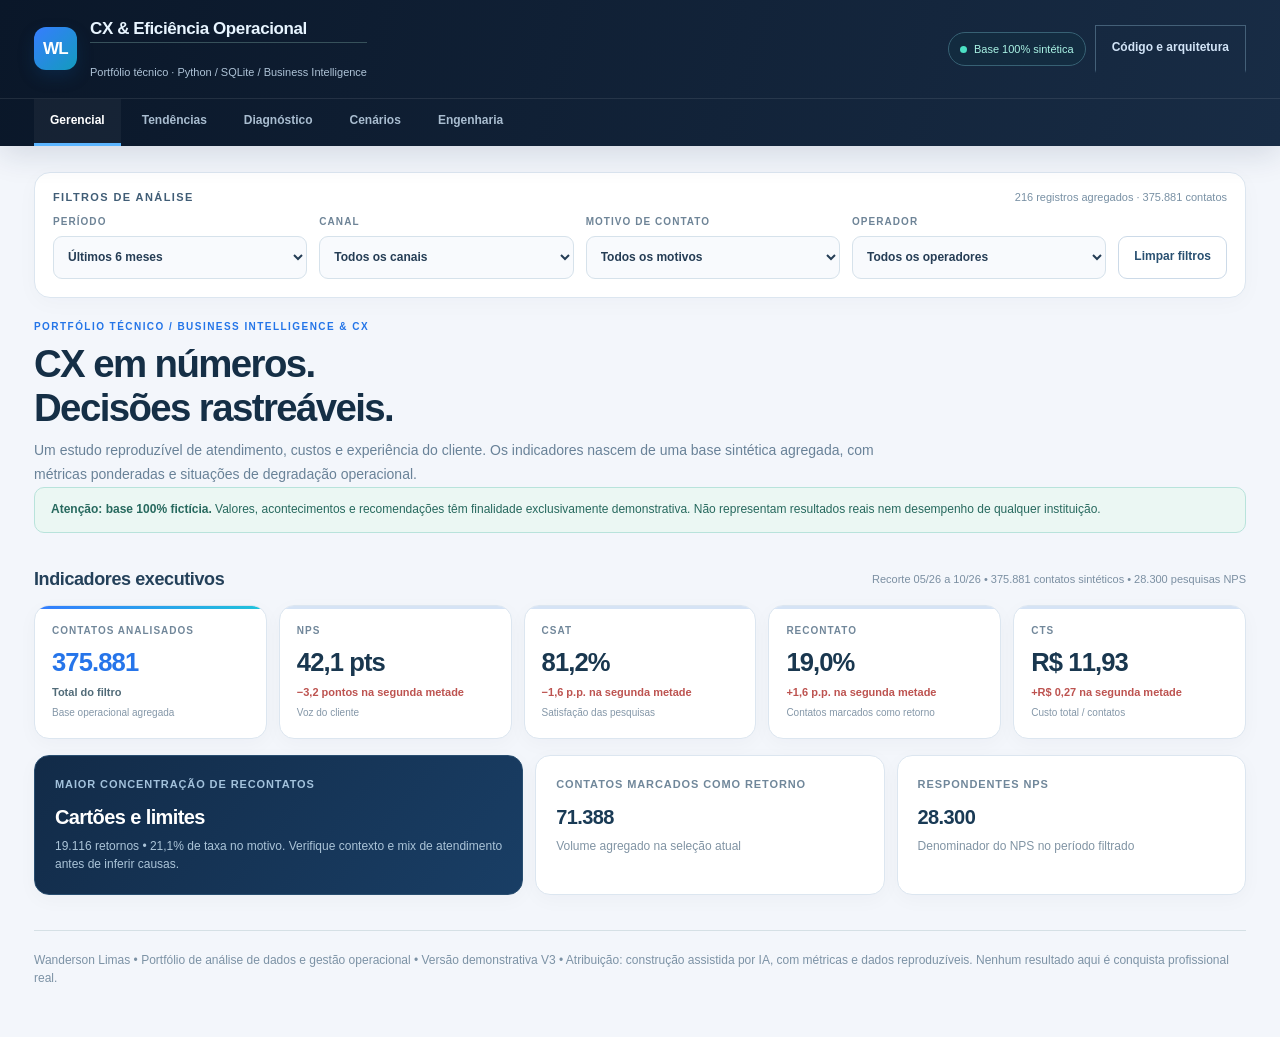
==== commit 511aae28: "feat(cx): publicar dashboard V3 moderno e responsivo" ====
--- a/index.html
+++ b/index.html
@@ -1,4 +1,86 @@
-<!DOCTYPE html><html lang="pt-BR"><head><meta charset="UTF-8"><meta name="viewport" content="width=device-width,initial-scale=1"><title>CX & Eficiência | Case técnico demonstrativo</title><style>*{box-sizing:border-box}html{scroll-behavior:smooth}body{margin:0;background:#f2f5f7;color:#152839;font:14px/1.48 Inter,-apple-system,BlinkMacSystemFont,'Segoe UI',Arial,sans-serif}button,select,input{font:inherit}button{cursor:pointer}.layout{display:flex;min-height:100vh}.side{width:248px;min-width:248px;position:sticky;top:0;height:100vh;background:#102233;color:#eaf5f6;padding:30px 22px;display:flex;flex-direction:column}.brand{font-size:12px;letter-spacing:3px;font-weight:850;color:#86d6ca}.brandtitle{margin:12px 0 3px;font-size:27px;line-height:1.14;letter-spacing:-1.2px;font-weight:850}.brandtitle strong{color:#4de3bd}.sidetag{font-size:12px;line-height:1.5;color:#a9bdc9}.side nav{margin-top:45px}.side a{display:block;color:#b5c7d1;padding:13px 15px;text-decoration:none;border-radius:12px;margin:5px 0}.side a:hover,.side a:focus{background:#244756;color:white}.side small{margin-top:auto;color:#a7c1c6;font-size:11px;line-height:1.7;border-top:1px solid #37515b;padding-top:20px}.main{padding:36px 44px 54px;width:calc(100% - 248px);max-width:1600px;margin:auto}.eyebrow{font-size:11px;letter-spacing:2px;color:#008779;font-weight:900;text-transform:uppercase}.headline{font-size:38px;letter-spacing:-1.7px;line-height:1.1;margin:8px 0 10px}.sub{font-size:15px;color:#5e7383;max-width:850px;line-height:1.7}.toprow{display:flex;justify-content:space-between;align-items:flex-start;gap:22px}.filterbar{display:grid;grid-template-columns:repeat(4,minmax(145px,1fr));gap:11px;padding:17px;background:white;border:1px solid #e0e8ee;border-radius:15px;margin:24px 0 15px}.filterbar label{font-size:11px;font-weight:800;color:#637d8c;text-transform:uppercase;letter-spacing:.8px}.filterbar select{width:100%;display:block;border:1px solid #d9e4e7;background:#f9fbfc;border-radius:10px;margin-top:6px;height:39px;padding:0 10px;color:#24394c}.notice{padding:13px 16px;background:#e3f4ed;border:1px solid #bae4d5;color:#24624f;border-radius:12px;font-size:12px;margin-bottom:22px}.sectionhead{display:flex;align-items:center;justify-content:space-between;gap:20px;margin:33px 0 13px}.sectionhead h2{font-size:21px;letter-spacing:-.5px;margin:0}.hint{font-size:12px;color:#748897}.kpis{display:grid;grid-template-columns:repeat(4,minmax(0,1fr));gap:12px}.kpi,.card{background:white;border:1px solid #e0e8ee;border-radius:17px;box-shadow:0 5px 24px #15364f07}.kpi{padding:20px}.kpi .name{font-size:11px;letter-spacing:1.3px;color:#718596;text-transform:uppercase;font-weight:900}.kpi .val{font-size:30px;font-weight:850;line-height:1.45;letter-spacing:-1.1px}.kpi .delta{font-size:12px;font-weight:750}.kpi .detail{color:#8193a0;font-size:11px;margin-top:5px}.neutral{color:#516b78}.good{color:#008f72}.bad{color:#bd5350}.charts{display:grid;grid-template-columns:1fr 1fr;gap:16px}.card{padding:23px}.chartHead{display:flex;justify-content:space-between;align-items:center}.chartHead h3,.card h3{font-size:16px;margin:0}.small{font-size:12px;color:#718696}.svgchart{width:100%;height:auto;display:block;margin-top:12px}.axes{font-size:11px;fill:#7f95a3}.gridline{stroke:#e9f0f2;stroke-width:1}.gridtwo{stroke:#bdd0d9;stroke-dasharray:3 4;stroke-width:1}.two{display:grid;grid-template-columns:1.2fr .8fr;gap:16px}.datatbl{width:100%;border-collapse:collapse;font-size:12px}.datatbl th{text-align:right;color:#8296a2;padding:10px 6px;border-bottom:1px solid #e8edef;white-space:nowrap}.datatbl td{text-align:right;border-bottom:1px solid #eef1f4;padding:11px 6px}.datatbl th:first-child,.datatbl td:first-child{text-align:left}.datatbl tr:last-child td{border-bottom:none}.datatbl td strong{color:#1a3549;font-size:12px}.barbg{height:6px;background:#eaf2f0;border-radius:8px;margin-top:7px;min-width:60px}.bar{height:6px;background:#10a48d;border-radius:8px}.insights{display:grid;gap:11px}.insight{display:flex;gap:12px;align-items:flex-start;padding:14px;background:#f4f8f8;border-radius:12px;border:1px solid #e5eded}.bullet{width:8px;height:8px;border-radius:50%;background:#13aa8d;flex:0 0 auto;margin-top:6px}.insight strong{font-size:12px}.insight p{margin:4px 0 0;font-size:12px;color:#617988;line-height:1.55}.scenario{display:grid;grid-template-columns:1fr 1fr;gap:14px}.bigmoney{font-size:33px;letter-spacing:-1px;font-weight:850;color:#135f5a}.scope{font-size:12px;color:#6e8491}.range{width:100%;accent-color:#049981;margin:20px 0 10px}.methods{display:grid;grid-template-columns:repeat(3,1fr);gap:12px}.method{background:white;border:1px solid #dce9e8;border-radius:14px;padding:18px}.method b{color:#183749}.method p{color:#68808f;font-size:12px;line-height:1.6}.foot{font-size:12px;color:#758a99;border-top:1px solid #d5e0e5;padding-top:21px;margin-top:35px}.download{border:1px solid #d1dfdc;background:#fff;border-radius:10px;padding:9px 13px;color:#157b70;font-weight:750;font-size:12px}.download:hover{background:#e8f5f0}@media(max-width:1140px){.side{width:210px;min-width:210px}.main{padding:25px;width:calc(100% - 210px)}.charts,.two{grid-template-columns:1fr}.kpi{padding:15px}.kpi .val{font-size:25px}}@media(max-width:720px){.layout{display:block}.side{width:auto;min-width:unset;height:auto;position:relative;padding:16px}.side nav,.side small,.sidetag{display:none}.brandtitle{font-size:22px;margin:6px 0}.main{width:100%;padding:20px 13px}.headline{font-size:30px}.toprow{display:block}.filterbar{grid-template-columns:repeat(2,minmax(0,1fr))}.kpis{grid-template-columns:repeat(2,minmax(0,1fr))}.methods,.scenario{grid-template-columns:1fr}.card{padding:16px}.datatbl{font-size:10px}.datatbl td strong{font-size:10px}.datatbl td,.datatbl th{padding:8px 3px}}</style></head><body><div class="layout"><aside class="side"><div class="brand">WANDERSON LIMAS</div><div class="brandtitle">INTELIGÊNCIA<br><strong>EM DADOS.</strong></div><div class="sidetag">Case técnico • CX, dados e eficiência</div><nav><a href="#visao">01. Visão executiva</a><a href="#tendencias">02. Séries mensais</a><a href="#ofensores">03. Ofensores e recortes</a><a href="#cenario">04. Cenário de eficiência</a><a href="#metodo">05. Método e limites</a></nav><small>BASE 100% SINTÉTICA<br>Jan/2025 a Out/2026<br>Sem dados internos de empresas, clientes ou marcas.</small></aside><main class="main"><header id="visao"><div class="toprow"><div><div class="eyebrow">Portfólio técnico / Business Intelligence & CX</div><h1 class="headline">CX em números.<br>Decisões rastreáveis.</h1><div class="sub">Um estudo reproduzível de atendimento, custos e experiência do cliente. Os indicadores nascem de uma base sintética agregada, com métricas ponderadas e situações de degradação operacional.</div></div></div><div class="filterbar"><label>Período<select id="periodo"><option value="6">Últimos 6 meses</option><option value="12">Últimos 12 meses</option><option value="2026">2026 até outubro</option><option value="2025">Ano de 2025</option><option value="all">Todo o período</option></select></label><label>Canal<select id="canal"><option value="Todos">Todos os canais</option></select></label><label>Motivo de contato<select id="motivo"><option value="Todos">Todos os motivos</option></select></label><label>Operador<select id="parceiro"><option value="Todos">Todos os operadores</option></select></label></div><div class="notice"><strong>Atenção: base 100% fictícia.</strong> Valores, acontecimentos e recomendações têm finalidade exclusivamente demonstrativa. Não representam resultados reais nem desempenho de qualquer instituição.</div><div class="sectionhead"><h2>Indicadores executivos</h2><span id="subtitlePeriod" class="hint"></span></div><div id="kpis" class="kpis"></div></header><section id="tendencias"><div class="sectionhead"><h2>01 / Tendências e sinais</h2><span class="hint">O comportamento mensal importa mais que o número isolado</span></div><div class="charts"><div class="card"><div class="chartHead"><h3>NPS • Pontos</h3><span class="small">Promotores − detratores / respostas</span></div><svg id="chartNps" class="svgchart" viewBox="0 0 660 238" role="img" aria-label="Evolução mensal do NPS"></svg></div><div class="card"><div class="chartHead"><h3>CTS • R$ por contato</h3><span class="small">Custos totais / contatos</span></div><svg id="chartCts" class="svgchart" viewBox="0 0 660 238" role="img" aria-label="Evolução mensal do custo por contato"></svg></div><div class="card"><div class="chartHead"><h3>Taxa de recontato • %</h3><span class="small">Contatos repetidos / contatos</span></div><svg id="chartRepeat" class="svgchart" viewBox="0 0 660 238" role="img" aria-label="Evolução mensal do recontato"></svg></div><div class="card"><div class="chartHead"><h3>CSAT • %</h3><span class="small">Pesquisas positivas / respostas</span></div><svg id="chartCsat" class="svgchart" viewBox="0 0 660 238" role="img" aria-label="Evolução mensal de satisfação"></svg></div></div><p class="scope" id="chartSub"></p></section><section id="ofensores"><div class="sectionhead"><h2>02 / Ofensores e segmentação</h2><span class="hint">Priorize volume e taxa de retorno, não apenas uma métrica</span></div><div class="two"><div class="card"><h3>Motivos que concentram retornos</h3><p class="small">Participação no total de contatos marcados como recontato do recorte filtrado.</p><div style="overflow:auto"><table class="datatbl"><thead><tr><th>Motivo</th><th>Contatos</th><th>Retorno</th><th>Contrib.</th><th>CTS</th></tr></thead><tbody id="motivosTable"></tbody></table></div></div><div class="card"><h3>Comparativo de canais</h3><p class="small">Métricas recalculadas pelos próprios denominadores ao aplicar filtros.</p><div style="overflow:auto"><table class="datatbl"><thead><tr><th>Canal</th><th>Contatos</th><th>Retorno</th><th>NPS</th><th>CTS</th></tr></thead><tbody id="canaisTable"></tbody></table></div><h3 style="margin-top:29px">Leituras para investigação</h3><div class="insights" id="insights"></div></div></div></section><section id="cenario"><div class="sectionhead"><h2>03 / Cenário de eficiência</h2><span class="hint">Simulação aritmética, não previsão de economia</span></div><div class="scenario"><div class="card"><h3>Quanto custariam os contatos repetidos evitáveis?</h3><p class="small">Escolha a proporção hipotética de recontatos que poderia ser evitada. O cálculo usa somente o custo variável médio, sem prometer redução de orçamento ou melhoria de NPS.</p><label style="display:block;font-weight:750;margin-top:20px">Redução hipotética: <span id="pctReducao">20%</span></label><input class="range" type="range" id="reducao" min="5" max="40" value="20" step="5" aria-label="Percentual hipotético de redução de recontatos"><div class="scope" id="scenarioBase"></div></div><div class="card"><div class="eyebrow">Exposição operacional potencial</div><div class="bigmoney" id="scenarioAmount"></div><div class="scope">Proxy de custo variável associado aos retornos hipoteticamente evitados no período selecionado.</div><div style="height:19px"></div><div class="eyebrow">Contatos repetidos no cenário</div><h2 style="font-size:27px;margin:8px 0" id="scenarioContacts"></h2><div class="scope">Sem avaliação de viabilidade, custo da intervenção, elasticidade ou capacidade realmente desmobilizável.</div></div></div></section><section id="metodo"><div class="sectionhead"><h2>04 / Método e integridade</h2></div><div class="methods"><div class="method"><b>01. Origem dos dados</b><p>792 linhas agregadas: 22 meses × 3 canais × 6 motivos × 2 operadores. Dados gerados por Python com semente fixa, sem dados pessoais.</p></div><div class="method"><b>02. Tratamento e validação</b><p>Checagem de chaves, não negatividade, restrições de contagem e fechamento de custos. Agregação em SQLite e conferência cruzada com Python.</p></div><div class="method"><b>03. Métricas corretas</b><p>NPS e CSAT agregados por respondentes. Recontato por contatos. CTS por custo total dividido por volume, sem média simples de percentuais.</p></div><div class="method"><b>04. Eventos simulados</b><p>Jul/25: Pix. Mar/26: autenticação. Ago-Set/26: cartões. São hipóteses programadas na geração, não ocorrências observadas em empresas reais.</p></div><div class="method"><b>05. Limitações</b><p>Pesquisas e recontatos são aproximações agregadas. Não há amostragem real, identificação de cliente, SLA auditado ou evidência causal.</p></div><div class="method"><b>06. Rastreabilidade</b><p>O pacote contém CSV, scripts Python, consultas SQL, testes, documentação das métricas e relatório executivo PDF. Tudo pode ser reproduzido.</p></div></div><div class="sectionhead"><h2>Exportação do recorte</h2><button id="exportBtn" class="download">Baixar base sintética filtrada (CSV)</button></div><p class="scope">O download inclui apenas linhas sintéticas no filtro atual e pode ser conferido contra o arquivo original. O HTML funciona offline e não realiza chamadas externas.</p></section><footer class="foot">Wanderson Limas • Portfólio de análise de dados e gestão operacional • Versão demonstrativa V2 • Atribuição: construção assistida por IA, com métricas e dados reproduzíveis. Nenhum resultado aqui é conquista profissional real.</footer></main></div><script>window.DATA_ROWS=[{"mes":"2025-01","canal":"Chat","motivo":"Acesso e autenticação","parceiro":"Operador A","contatos":3697,"contatos_repetidos":521,"nps_promotores":179,"nps_neutros":30,"nps_detratores":40,"csat_positivas":372,"csat_negativas":57,"custo_variavel_centavos":2440020,"custo_fixo_alocado_centavos":548433},{"mes":"2025-01","canal":"Chat","motivo":"Acesso e autenticação","parceiro":"Operador B","contatos":2974,"contatos_repetidos":484,"nps_promotores":136,"nps_neutros":26,"nps_detratores":32,"csat_positivas":277,"csat_negativas":57,"custo_variavel_centavos":2041354,"custo_fixo_alocado_centavos":441179},{"mes":"2025-01","canal":"Chat","motivo":"Cartões e limites","parceiro":"Operador A","contatos":3500,"contatos_repetidos":586,"nps_promotores":178,"nps_neutros":34,"nps_detratores":41,"csat_positivas":373,"csat_negativas":59,"custo_variavel_centavos":2310000,"custo_fixo_alocado_centavos":519209},{"mes":"2025-01","canal":"Chat","motivo":"Cartões e limites","parceiro":"Operador B","contatos":2775,"contatos_repetidos":481,"nps_promotores":147,"nps_neutros":26,"nps_detratores":37,"csat_positivas":247,"csat_negativas":54,"custo_variavel_centavos":1904760,"custo_fixo_alocado_centavos":411659},{"mes":"2025-01","canal":"Chat","motivo":"Pix e transferências","parceiro":"Operador A","contatos":2950,"contatos_repetidos":327,"nps_promotores":165,"nps_neutros":16,"nps_detratores":38,"csat_positivas":307,"csat_negativas":30,"custo_variavel_centavos":1947000,"custo_fixo_alocado_centavos":437619},{"mes":"2025-01","canal":"Chat","motivo":"Pix e transferências","parceiro":"Operador B","contatos":2479,"contatos_repetidos":314,"nps_promotores":139,"nps_neutros":11,"nps_detratores":33,"csat_positivas":256,"csat_negativas":36,"custo_variavel_centavos":1701586,"custo_fixo_alocado_centavos":367748},{"mes":"2025-01","canal":"Chat","motivo":"Contestação","parceiro":"Operador A","contatos":2367,"contatos_repetidos":639,"nps_promotores":86,"nps_neutros":12,"nps_detratores":53,"csat_positivas":217,"csat_negativas":78,"custo_variavel_centavos":1999642,"custo_fixo_alocado_centavos":351134},{"mes":"2025-01","canal":"Chat","motivo":"Contestação","parceiro":"Operador B","contatos":2126,"contatos_repetidos":591,"nps_promotores":77,"nps_neutros":13,"nps_detratores":46,"csat_positivas":179,"csat_negativas":76,"custo_variavel_centavos":1867887,"custo_fixo_alocado_centavos":315382},{"mes":"2025-01","canal":"Chat","motivo":"Crédito","parceiro":"Operador A","contatos":2204,"contatos_repetidos":425,"nps_promotores":109,"nps_neutros":27,"nps_detratores":31,"csat_positivas":214,"csat_negativas":41,"custo_variavel_centavos":1701929,"custo_fixo_alocado_centavos":326953},{"mes":"2025-01","canal":"Chat","motivo":"Crédito","parceiro":"Operador B","contatos":1872,"contatos_repetidos":364,"nps_promotores":94,"nps_neutros":19,"nps_detratores":30,"csat_positivas":174,"csat_negativas":48,"custo_variavel_centavos":1503381,"custo_fixo_alocado_centavos":277703},{"mes":"2025-01","canal":"Chat","motivo":"Cadastro","parceiro":"Operador A","contatos":1324,"contatos_repetidos":272,"nps_promotores":62,"nps_neutros":12,"nps_detratores":15,"csat_positivas":126,"csat_negativas":21,"custo_variavel_centavos":943747,"custo_fixo_alocado_centavos":196409},{"mes":"2025-01","canal":"Chat","motivo":"Cadastro","parceiro":"Operador B","contatos":1097,"contatos_repetidos":237,"nps_promotores":54,"nps_neutros":12,"nps_detratores":14,"csat_positivas":111,"csat_negativas":21,"custo_variavel_centavos":813219,"custo_fixo_alocado_centavos":162735},{"mes":"2025-01","canal":"Telefone","motivo":"Acesso e autenticação","parceiro":"Operador A","contatos":2517,"contatos_repetidos":396,"nps_promotores":133,"nps_neutros":32,"nps_detratores":42,"csat_positivas":239,"csat_negativas":43,"custo_variavel_centavos":3045570,"custo_fixo_alocado_centavos":373385},{"mes":"2025-01","canal":"Telefone","motivo":"Acesso e autenticação","parceiro":"Operador B","contatos":2044,"contatos_repetidos":328,"nps_promotores":130,"nps_neutros":29,"nps_detratores":41,"csat_positivas":177,"csat_negativas":37,"custo_variavel_centavos":2572170,"custo_fixo_alocado_centavos":303218},{"mes":"2025-01","canal":"Telefone","motivo":"Cartões e limites","parceiro":"Operador A","contatos":2267,"contatos_repetidos":409,"nps_promotores":115,"nps_neutros":34,"nps_detratores":39,"csat_positivas":209,"csat_negativas":45,"custo_variavel_centavos":2743070,"custo_fixo_alocado_centavos":336299},{"mes":"2025-01","canal":"Telefone","motivo":"Cartões e limites","parceiro":"Operador B","contatos":1977,"contatos_repetidos":396,"nps_promotores":109,"nps_neutros":33,"nps_detratores":37,"csat_positivas":169,"csat_negativas":43,"custo_variavel_centavos":2487857,"custo_fixo_alocado_centavos":293279},{"mes":"2025-01","canal":"Telefone","motivo":"Pix e transferências","parceiro":"Operador A","contatos":2131,"contatos_repetidos":293,"nps_promotores":130,"nps_neutros":25,"nps_detratores":36,"csat_positivas":191,"csat_negativas":26,"custo_variavel_centavos":2578510,"custo_fixo_alocado_centavos":316124},{"mes":"2025-01","canal":"Telefone","motivo":"Pix e transferências","parceiro":"Operador B","contatos":1753,"contatos_repetidos":239,"nps_promotores":116,"nps_neutros":19,"nps_detratores":33,"csat_positivas":171,"csat_negativas":31,"custo_variavel_centavos":2205975,"custo_fixo_alocado_centavos":260050},{"mes":"2025-01","canal":"Telefone","motivo":"Contestação","parceiro":"Operador A","contatos":1697,"contatos_repetidos":483,"nps_promotores":78,"nps_neutros":19,"nps_detratores":59,"csat_positivas":137,"csat_negativas":57,"custo_variavel_centavos":2628314,"custo_fixo_alocado_centavos":251742},{"mes":"2025-01","canal":"Telefone","motivo":"Contestação","parceiro":"Operador B","contatos":1484,"contatos_repetidos":422,"nps_promotores":67,"nps_neutros":16,"nps_detratores":54,"csat_positivas":106,"csat_negativas":53,"custo_variavel_centavos":2390356,"custo_fixo_alocado_centavos":220145},{"mes":"2025-01","canal":"Telefone","motivo":"Crédito","parceiro":"Operador A","contatos":1509,"contatos_repetidos":300,"nps_promotores":78,"nps_neutros":24,"nps_detratores":27,"csat_positivas":132,"csat_negativas":33,"custo_variavel_centavos":2136291,"custo_fixo_alocado_centavos":223853},{"mes":"2025-01","canal":"Telefone","motivo":"Crédito","parceiro":"Operador B","contatos":1300,"contatos_repetidos":286,"nps_promotores":65,"nps_neutros":20,"nps_detratores":24,"csat_positivas":101,"csat_negativas":30,"custo_variavel_centavos":1914026,"custo_fixo_alocado_centavos":192849},{"mes":"2025-01","canal":"Telefone","motivo":"Cadastro","parceiro":"Operador A","contatos":897,"contatos_repetidos":193,"nps_promotores":55,"nps_neutros":11,"nps_detratores":17,"csat_positivas":81,"csat_negativas":17,"custo_variavel_centavos":1172200,"custo_fixo_alocado_centavos":133066},{"mes":"2025-01","canal":"Telefone","motivo":"Cadastro","parceiro":"Operador B","contatos":816,"contatos_repetidos":179,"nps_promotores":45,"nps_neutros":12,"nps_detratores":15,"csat_positivas":77,"csat_negativas":20,"custo_variavel_centavos":1109003,"custo_fixo_alocado_centavos":121050},{"mes":"2025-01","canal":"E-mail","motivo":"Acesso e autenticação","parceiro":"Operador A","contatos":1192,"contatos_repetidos":222,"nps_promotores":51,"nps_neutros":13,"nps_detratores":13,"csat_positivas":122,"csat_negativas":21,"custo_variavel_centavos":1013200,"custo_fixo_alocado_centavos":176828},{"mes":"2025-01","canal":"E-mail","motivo":"Acesso e autenticação","parceiro":"Operador B","contatos":997,"contatos_repetidos":188,"nps_promotores":43,"nps_neutros":10,"nps_detratores":12,"csat_positivas":101,"csat_negativas":21,"custo_variavel_centavos":881348,"custo_fixo_alocado_centavos":147900},{"mes":"2025-01","canal":"E-mail","motivo":"Cartões e limites","parceiro":"Operador A","contatos":1080,"contatos_repetidos":223,"nps_promotores":40,"nps_neutros":12,"nps_detratores":12,"csat_positivas":124,"csat_negativas":24,"custo_variavel_centavos":918000,"custo_fixo_alocado_centavos":160213},{"mes":"2025-01","canal":"E-mail","motivo":"Cartões e limites","parceiro":"Operador B","contatos":940,"contatos_repetidos":208,"nps_promotores":33,"nps_neutros":9,"nps_detratores":10,"csat_positivas":96,"csat_negativas":24,"custo_variavel_centavos":830960,"custo_fixo_alocado_centavos":139445},{"mes":"2025-01","canal":"E-mail","motivo":"Pix e transferências","parceiro":"Operador A","contatos":944,"contatos_repetidos":150,"nps_promotores":40,"nps_neutros":6,"nps_detratores":11,"csat_positivas":110,"csat_negativas":11,"custo_variavel_centavos":802400,"custo_fixo_alocado_centavos":140038},{"mes":"2025-01","canal":"E-mail","motivo":"Pix e transferências","parceiro":"Operador B","contatos":788,"contatos_repetidos":139,"nps_promotores":35,"nps_neutros":5,"nps_detratores":8,"csat_positivas":94,"csat_negativas":14,"custo_variavel_centavos":696592,"custo_fixo_alocado_centavos":116896},{"mes":"2025-01","canal":"E-mail","motivo":"Contestação","parceiro":"Operador A","contatos":821,"contatos_repetidos":242,"nps_promotores":26,"nps_neutros":3,"nps_detratores":20,"csat_positivas":76,"csat_negativas":30,"custo_variavel_centavos":893248,"custo_fixo_alocado_centavos":121792},{"mes":"2025-01","canal":"E-mail","motivo":"Contestação","parceiro":"Operador B","contatos":709,"contatos_repetidos":221,"nps_promotores":21,"nps_neutros":5,"nps_detratores":14,"csat_positivas":69,"csat_negativas":29,"custo_variavel_centavos":802248,"custo_fixo_alocado_centavos":105177},{"mes":"2025-01","canal":"E-mail","motivo":"Crédito","parceiro":"Operador A","contatos":705,"contatos_repetidos":156,"nps_promotores":27,"nps_neutros":7,"nps_detratores":9,"csat_positivas":68,"csat_negativas":16,"custo_variavel_centavos":701122,"custo_fixo_alocado_centavos":104584},{"mes":"2025-01","canal":"E-mail","motivo":"Crédito","parceiro":"Operador B","contatos":582,"contatos_repetidos":135,"nps_promotores":21,"nps_neutros":5,"nps_detratores":7,"csat_positivas":63,"csat_negativas":17,"custo_variavel_centavos":601951,"custo_fixo_alocado_centavos":86337},{"mes":"2025-01","canal":"E-mail","motivo":"Cadastro","parceiro":"Operador A","contatos":437,"contatos_repetidos":105,"nps_promotores":18,"nps_neutros":5,"nps_detratores":5,"csat_positivas":42,"csat_negativas":10,"custo_variavel_centavos":401166,"custo_fixo_alocado_centavos":64827},{"mes":"2025-01","canal":"E-mail","motivo":"Cadastro","parceiro":"Operador B","contatos":369,"contatos_repetidos":94,"nps_promotores":14,"nps_neutros":4,"nps_detratores":4,"csat_positivas":37,"csat_negativas":9,"custo_variavel_centavos":352292,"custo_fixo_alocado_centavos":54740},{"mes":"2025-02","canal":"Chat","motivo":"Acesso e autenticação","parceiro":"Operador A","contatos":3424,"contatos_repetidos":501,"nps_promotores":168,"nps_neutros":28,"nps_detratores":43,"csat_positivas":323,"csat_negativas":44,"custo_variavel_centavos":2267749,"custo_fixo_alocado_centavos":549943},{"mes":"2025-02","canal":"Chat","motivo":"Acesso e autenticação","parceiro":"Operador B","contatos":2706,"contatos_repetidos":410,"nps_promotores":139,"nps_neutros":25,"nps_detratores":35,"csat_positivas":273,"csat_negativas":48,"custo_variavel_centavos":1863899,"custo_fixo_alocado_centavos":434622},{"mes":"2025-02","canal":"Chat","motivo":"Cartões e limites","parceiro":"Operador A","contatos":3193,"contatos_repetidos":537,"nps_promotores":160,"nps_neutros":31,"nps_detratores":41,"csat_positivas":297,"csat_negativas":44,"custo_variavel_centavos":2114756,"custo_fixo_alocado_centavos":512841},{"mes":"2025-02","canal":"Chat","motivo":"Cartões e limites","parceiro":"Operador B","contatos":2730,"contatos_repetidos":494,"nps_promotores":137,"nps_neutros":26,"nps_detratores":34,"csat_positivas":272,"csat_negativas":58,"custo_variavel_centavos":1880431,"custo_fixo_alocado_centavos":438476},{"mes":"2025-02","canal":"Chat","motivo":"Pix e transferências","parceiro":"Operador A","contatos":2685,"contatos_repetidos":332,"nps_promotores":154,"nps_neutros":10,"nps_detratores":39,"csat_positivas":260,"csat_negativas":26,"custo_variavel_centavos":1778302,"custo_fixo_alocado_centavos":431249},{"mes":"2025-02","canal":"Chat","motivo":"Pix e transferências","parceiro":"Operador B","contatos":2220,"contatos_repetidos":280,"nps_promotores":126,"nps_neutros":14,"nps_detratores":29,"csat_positivas":243,"csat_negativas":29,"custo_variavel_centavos":1529141,"custo_fixo_alocado_centavos":356563},{"mes":"2025-02","canal":"Chat","motivo":"Contestação","parceiro":"Operador A","contatos":2301,"contatos_repetidos":609,"nps_promotores":84,"nps_neutros":11,"nps_detratores":53,"csat_positivas":205,"csat_negativas":74,"custo_variavel_centavos":1950688,"custo_fixo_alocado_centavos":369573},{"mes":"2025-02","canal":"Chat","motivo":"Contestação","parceiro":"Operador B","contatos":1983,"contatos_repetidos":563,"nps_promotores":80,"nps_neutros":9,"nps_detratores":50,"csat_positivas":165,"csat_negativas":73,"custo_variavel_centavos":1748346,"custo_fixo_alocado_centavos":318498},{"mes":"2025-02","canal":"Chat","motivo":"Crédito","parceiro":"Operador A","contatos":1890,"contatos_repetidos":372,"nps_promotores":96,"nps_neutros":22,"nps_detratores":25,"csat_positivas":177,"csat_negativas":31,"custo_variavel_centavos":1464566,"custo_fixo_alocado_centavos":303561},{"mes":"2025-02","canal":"Chat","motivo":"Crédito","parceiro":"Operador B","contatos":1723,"contatos_repetidos":342,"nps_promotores":79,"nps_neutros":13,"nps_detratores":24,"csat_positivas":157,"csat_negativas":34,"custo_variavel_centavos":1388564,"custo_fixo_alocado_centavos":276738},{"mes":"2025-02","canal":"Chat","motivo":"Cadastro","parceiro":"Operador A","contatos":1207,"contatos_repetidos":246,"nps_promotores":59,"nps_neutros":11,"nps_detratores":14,"csat_positivas":120,"csat_negativas":21,"custo_variavel_centavos":863361,"custo_fixo_alocado_centavos":193861},{"mes":"2025-02","canal":"Chat","motivo":"Cadastro","parceiro":"Operador B","contatos":1016,"contatos_repetidos":217,"nps_promotores":53,"nps_neutros":8,"nps_detratores":13,"csat_positivas":103,"csat_negativas":24,"custo_variavel_centavos":755809,"custo_fixo_alocado_centavos":163184},{"mes":"2025-02","canal":"Telefone","motivo":"Acesso e autenticação","parceiro":"Operador A","contatos":2376,"contatos_repetidos":382,"nps_promotores":131,"nps_neutros":27,"nps_detratores":47,"csat_positivas":214,"csat_negativas":41,"custo_variavel_centavos":2885022,"custo_fixo_alocado_centavos":381619},{"mes":"2025-02","canal":"Telefone","motivo":"Acesso e autenticação","parceiro":"Operador B","contatos":1905,"contatos_repetidos":321,"nps_promotores":113,"nps_neutros":24,"nps_detratores":36,"csat_positivas":173,"csat_negativas":37,"custo_variavel_centavos":2405642,"custo_fixo_alocado_centavos":305970},{"mes":"2025-02","canal":"Telefone","motivo":"Cartões e limites","parceiro":"Operador A","contatos":2249,"contatos_repetidos":397,"nps_promotores":120,"nps_neutros":36,"nps_detratores":40,"csat_positivas":223,"csat_negativas":43,"custo_variavel_centavos":2730815,"custo_fixo_alocado_centavos":361221},{"mes":"2025-02","canal":"Telefone","motivo":"Cartões e limites","parceiro":"Operador B","contatos":1885,"contatos_repetidos":353,"nps_promotores":103,"nps_neutros":32,"nps_detratores":30,"csat_positivas":154,"csat_negativas":37,"custo_variavel_centavos":2380386,"custo_fixo_alocado_centavos":302758},{"mes":"2025-02","canal":"Telefone","motivo":"Pix e transferências","parceiro":"Operador A","contatos":1923,"contatos_repetidos":256,"nps_promotores":127,"nps_neutros":20,"nps_detratores":39,"csat_positivas":192,"csat_negativas":25,"custo_variavel_centavos":2334974,"custo_fixo_alocado_centavos":308861},{"mes":"2025-02","canal":"Telefone","motivo":"Pix e transferências","parceiro":"Operador B","contatos":1597,"contatos_repetidos":250,"nps_promotores":91,"nps_neutros":15,"nps_detratores":27,"csat_positivas":144,"csat_negativas":26,"custo_variavel_centavos":2016699,"custo_fixo_alocado_centavos":256501},{"mes":"2025-02","canal":"Telefone","motivo":"Contestação","parceiro":"Operador A","contatos":1680,"contatos_repetidos":473,"nps_promotores":74,"nps_neutros":16,"nps_detratores":57,"csat_positivas":123,"csat_negativas":54,"custo_variavel_centavos":2611091,"custo_fixo_alocado_centavos":269832},{"mes":"2025-02","canal":"Telefone","motivo":"Contestação","parceiro":"Operador B","contatos":1305,"contatos_repetidos":384,"nps_promotores":56,"nps_neutros":14,"nps_detratores":45,"csat_positivas":90,"csat_negativas":43,"custo_variavel_centavos":2109388,"custo_fixo_alocado_centavos":209601},{"mes":"2025-02","canal":"Telefone","motivo":"Crédito","parceiro":"Operador A","contatos":1324,"contatos_repetidos":257,"nps_promotores":75,"nps_neutros":23,"nps_detratores":29,"csat_positivas":113,"csat_negativas":29,"custo_variavel_centavos":1880947,"custo_fixo_alocado_centavos":212653},{"mes":"2025-02","canal":"Telefone","motivo":"Crédito","parceiro":"Operador B","contatos":1209,"contatos_repetidos":255,"nps_promotores":62,"nps_neutros":17,"nps_detratores":21,"csat_positivas":100,"csat_negativas":28,"custo_variavel_centavos":1786275,"custo_fixo_alocado_centavos":194182},{"mes":"2025-02","canal":"Telefone","motivo":"Cadastro","parceiro":"Operador A","contatos":857,"contatos_repetidos":180,"nps_promotores":50,"nps_neutros":14,"nps_detratores":17,"csat_positivas":82,"csat_negativas":17,"custo_variavel_centavos":1123847,"custo_fixo_alocado_centavos":137646},{"mes":"2025-02","canal":"Telefone","motivo":"Cadastro","parceiro":"Operador B","contatos":727,"contatos_repetidos":166,"nps_promotores":40,"nps_neutros":13,"nps_detratores":13,"csat_positivas":64,"csat_negativas":16,"custo_variavel_centavos":991504,"custo_fixo_alocado_centavos":116766},{"mes":"2025-02","canal":"E-mail","motivo":"Acesso e autenticação","parceiro":"Operador A","contatos":1071,"contatos_repetidos":198,"nps_promotores":45,"nps_neutros":9,"nps_detratores":12,"csat_positivas":110,"csat_negativas":20,"custo_variavel_centavos":913536,"custo_fixo_alocado_centavos":172018},{"mes":"2025-02","canal":"E-mail","motivo":"Acesso e autenticação","parceiro":"Operador B","contatos":919,"contatos_repetidos":186,"nps_promotores":37,"nps_neutros":8,"nps_detratores":10,"csat_positivas":96,"csat_negativas":24,"custo_variavel_centavos":815239,"custo_fixo_alocado_centavos":147604},{"mes":"2025-02","canal":"E-mail","motivo":"Cartões e limites","parceiro":"Operador A","contatos":1071,"contatos_repetidos":224,"nps_promotores":42,"nps_neutros":10,"nps_detratores":13,"csat_positivas":106,"csat_negativas":23,"custo_variavel_centavos":913536,"custo_fixo_alocado_centavos":172018},{"mes":"2025-02","canal":"E-mail","motivo":"Cartões e limites","parceiro":"Operador B","contatos":892,"contatos_repetidos":192,"nps_promotores":35,"nps_neutros":10,"nps_detratores":11,"csat_positivas":97,"csat_negativas":22,"custo_variavel_centavos":791288,"custo_fixo_alocado_centavos":143268},{"mes":"2025-02","canal":"E-mail","motivo":"Pix e transferências","parceiro":"Operador A","contatos":947,"contatos_repetidos":147,"nps_promotores":41,"nps_neutros":7,"nps_detratores":10,"csat_positivas":115,"csat_negativas":13,"custo_variavel_centavos":807767,"custo_fixo_alocado_centavos":152102},{"mes":"2025-02","canal":"E-mail","motivo":"Pix e transferências","parceiro":"Operador B","contatos":798,"contatos_repetidos":136,"nps_promotores":37,"nps_neutros":3,"nps_detratores":10,"csat_positivas":89,"csat_negativas":13,"custo_variavel_centavos":707901,"custo_fixo_alocado_centavos":128170},{"mes":"2025-02","canal":"E-mail","motivo":"Contestação","parceiro":"Operador A","contatos":783,"contatos_repetidos":243,"nps_promotores":24,"nps_neutros":6,"nps_detratores":17,"csat_positivas":73,"csat_negativas":30,"custo_variavel_centavos":854886,"custo_fixo_alocado_centavos":125761},{"mes":"2025-02","canal":"E-mail","motivo":"Contestação","parceiro":"Operador B","contatos":637,"contatos_repetidos":201,"nps_promotores":21,"nps_neutros":5,"nps_detratores":14,"csat_positivas":52,"csat_negativas":25,"custo_variavel_centavos":723301,"custo_fixo_alocado_centavos":102311},{"mes":"2025-02","canal":"E-mail","motivo":"Crédito","parceiro":"Operador A","contatos":663,"contatos_repetidos":146,"nps_promotores":27,"nps_neutros":6,"nps_detratores":9,"csat_positivas":67,"csat_negativas":14,"custo_variavel_centavos":661661,"custo_fixo_alocado_centavos":106487},{"mes":"2025-02","canal":"E-mail","motivo":"Crédito","parceiro":"Operador B","contatos":552,"contatos_repetidos":131,"nps_promotores":21,"nps_neutros":4,"nps_detratores":8,"csat_positivas":51,"csat_negativas":16,"custo_variavel_centavos":572921,"custo_fixo_alocado_centavos":88659},{"mes":"2025-02","canal":"E-mail","motivo":"Cadastro","parceiro":"Operador A","contatos":429,"contatos_repetidos":99,"nps_promotores":15,"nps_neutros":4,"nps_detratores":5,"csat_positivas":45,"csat_negativas":9,"custo_variavel_centavos":395200,"custo_fixo_alocado_centavos":68903},{"mes":"2025-02","canal":"E-mail","motivo":"Cadastro","parceiro":"Operador B","contatos":361,"contatos_repetidos":92,"nps_promotores":15,"nps_neutros":4,"nps_detratores":4,"csat_positivas":36,"csat_negativas":8,"custo_variavel_centavos":345860,"custo_fixo_alocado_centavos":57980},{"mes":"2025-03","canal":"Chat","motivo":"Acesso e autenticação","parceiro":"Operador A","contatos":3282,"contatos_repetidos":465,"nps_promotores":156,"nps_neutros":25,"nps_detratores":40,"csat_positivas":333,"csat_negativas":51,"custo_variavel_centavos":2181283,"custo_fixo_alocado_centavos":513805},{"mes":"2025-03","canal":"Chat","motivo":"Acesso e autenticação","parceiro":"Operador B","contatos":3033,"contatos_repetidos":474,"nps_promotores":148,"nps_neutros":25,"nps_detratores":35,"csat_positivas":321,"csat_negativas":54,"custo_variavel_centavos":2096424,"custo_fixo_alocado_centavos":474824},{"mes":"2025-03","canal":"Chat","motivo":"Cartões e limites","parceiro":"Operador A","contatos":3170,"contatos_repetidos":499,"nps_promotores":149,"nps_neutros":28,"nps_detratores":35,"csat_positivas":289,"csat_negativas":47,"custo_variavel_centavos":2106845,"custo_fixo_alocado_centavos":496271},{"mes":"2025-03","canal":"Chat","motivo":"Cartões e limites","parceiro":"Operador B","contatos":2872,"contatos_repetidos":531,"nps_promotores":133,"nps_neutros":26,"nps_detratores":36,"csat_positivas":264,"csat_negativas":51,"custo_variavel_centavos":1985140,"custo_fixo_alocado_centavos":449619},{"mes":"2025-03","canal":"Chat","motivo":"Pix e transferências","parceiro":"Operador A","contatos":2752,"contatos_repetidos":309,"nps_promotores":136,"nps_neutros":12,"nps_detratores":32,"csat_positivas":271,"csat_negativas":29,"custo_variavel_centavos":1829034,"custo_fixo_alocado_centavos":430832},{"mes":"2025-03","canal":"Chat","motivo":"Pix e transferências","parceiro":"Operador B","contatos":2376,"contatos_repetidos":319,"nps_promotores":132,"nps_neutros":10,"nps_detratores":31,"csat_positivas":224,"csat_negativas":30,"custo_variavel_centavos":1642303,"custo_fixo_alocado_centavos":371969},{"mes":"2025-03","canal":"Chat","motivo":"Contestação","parceiro":"Operador A","contatos":2324,"contatos_repetidos":620,"nps_promotores":94,"nps_neutros":16,"nps_detratores":60,"csat_positivas":185,"csat_negativas":68,"custo_variavel_centavos":1977058,"custo_fixo_alocado_centavos":363828},{"mes":"2025-03","canal":"Chat","motivo":"Contestação","parceiro":"Operador B","contatos":2104,"contatos_repetidos":588,"nps_promotores":87,"nps_neutros":10,"nps_detratores":56,"csat_positivas":183,"csat_negativas":76,"custo_variavel_centavos":1861497,"custo_fixo_alocado_centavos":329386},{"mes":"2025-03","canal":"Chat","motivo":"Crédito","parceiro":"Operador A","contatos":1953,"contatos_repetidos":384,"nps_promotores":100,"nps_neutros":21,"nps_detratores":27,"csat_positivas":191,"csat_negativas":39,"custo_variavel_centavos":1518663,"custo_fixo_alocado_centavos":305747},{"mes":"2025-03","canal":"Chat","motivo":"Crédito","parceiro":"Operador B","contatos":1790,"contatos_repetidos":368,"nps_promotores":85,"nps_neutros":18,"nps_detratores":27,"csat_positivas":157,"csat_negativas":36,"custo_variavel_centavos":1447590,"custo_fixo_alocado_centavos":280229},{"mes":"2025-03","canal":"Chat","motivo":"Cadastro","parceiro":"Operador A","contatos":1262,"contatos_repetidos":248,"nps_promotores":61,"nps_neutros":8,"nps_detratores":17,"csat_positivas":130,"csat_negativas":21,"custo_variavel_centavos":905850,"custo_fixo_alocado_centavos":197569},{"mes":"2025-03","canal":"Chat","motivo":"Cadastro","parceiro":"Operador B","contatos":1082,"contatos_repetidos":241,"nps_promotores":56,"nps_neutros":11,"nps_detratores":14,"csat_positivas":107,"csat_negativas":26,"custo_variavel_centavos":807714,"custo_fixo_alocado_centavos":169390},{"mes":"2025-03","canal":"Telefone","motivo":"Acesso e autenticação","parceiro":"Operador A","contatos":2374,"contatos_repetidos":363,"nps_promotores":155,"nps_neutros":30,"nps_detratores":45,"csat_positivas":226,"csat_negativas":44,"custo_variavel_centavos":2892648,"custo_fixo_alocado_centavos":371656},{"mes":"2025-03","canal":"Telefone","motivo":"Acesso e autenticação","parceiro":"Operador B","contatos":2072,"contatos_repetidos":345,"nps_promotores":128,"nps_neutros":35,"nps_detratores":40,"csat_positivas":182,"csat_negativas":39,"custo_variavel_centavos":2625657,"custo_fixo_alocado_centavos":324377},{"mes":"2025-03","canal":"Telefone","motivo":"Cartões e limites","parceiro":"Operador A","contatos":2289,"contatos_repetidos":414,"nps_promotores":120,"nps_neutros":34,"nps_detratores":35,"csat_positivas":191,"csat_negativas":43,"custo_variavel_centavos":2789078,"custo_fixo_alocado_centavos":358349},{"mes":"2025-03","canal":"Telefone","motivo":"Cartões e limites","parceiro":"Operador B","contatos":1975,"contatos_repetidos":356,"nps_promotores":112,"nps_neutros":30,"nps_detratores":36,"csat_positivas":186,"csat_negativas":48,"custo_variavel_centavos":2502737,"custo_fixo_alocado_centavos":309191},{"mes":"2025-03","canal":"Telefone","motivo":"Pix e transferências","parceiro":"Operador A","contatos":1961,"contatos_repetidos":249,"nps_promotores":127,"nps_neutros":16,"nps_detratores":37,"csat_positivas":199,"csat_negativas":26,"custo_variavel_centavos":2389420,"custo_fixo_alocado_centavos":306999},{"mes":"2025-03","canal":"Telefone","motivo":"Pix e transferências","parceiro":"Operador B","contatos":1713,"contatos_repetidos":256,"nps_promotores":113,"nps_neutros":20,"nps_detratores":33,"csat_positivas":161,"csat_negativas":28,"custo_variavel_centavos":2170729,"custo_fixo_alocado_centavos":268174},{"mes":"2025-03","canal":"Telefone","motivo":"Contestação","parceiro":"Operador A","contatos":1614,"contatos_repetidos":455,"nps_promotores":66,"nps_neutros":20,"nps_detratores":49,"csat_positivas":134,"csat_negativas":55,"custo_variavel_centavos":2517262,"custo_fixo_alocado_centavos":252676},{"mes":"2025-03","canal":"Telefone","motivo":"Contestação","parceiro":"Operador B","contatos":1353,"contatos_repetidos":398,"nps_promotores":58,"nps_neutros":14,"nps_detratores":45,"csat_positivas":105,"csat_negativas":46,"custo_variavel_centavos":2194603,"custo_fixo_alocado_centavos":211816},{"mes":"2025-03","canal":"Telefone","motivo":"Crédito","parceiro":"Operador A","contatos":1412,"contatos_repetidos":261,"nps_promotores":74,"nps_neutros":23,"nps_detratores":26,"csat_positivas":126,"csat_negativas":33,"custo_variavel_centavos":2012961,"custo_fixo_alocado_centavos":221052},{"mes":"2025-03","canal":"Telefone","motivo":"Crédito","parceiro":"Operador B","contatos":1220,"contatos_repetidos":260,"nps_promotores":70,"nps_neutros":20,"nps_detratores":28,"csat_positivas":103,"csat_negativas":33,"custo_variavel_centavos":1808814,"custo_fixo_alocado_centavos":190994},{"mes":"2025-03","canal":"Telefone","motivo":"Cadastro","parceiro":"Operador A","contatos":940,"contatos_repetidos":201,"nps_promotores":54,"nps_neutros":18,"nps_detratores":16,"csat_positivas":84,"csat_negativas":17,"custo_variavel_centavos":1236991,"custo_fixo_alocado_centavos":147159},{"mes":"2025-03","canal":"Telefone","motivo":"Cadastro","parceiro":"Operador B","contatos":738,"contatos_repetidos":167,"nps_promotores":38,"nps_neutros":11,"nps_detratores":12,"csat_positivas":66,"csat_negativas":15,"custo_variavel_centavos":1010016,"custo_fixo_alocado_centavos":115536},{"mes":"2025-03","canal":"E-mail","motivo":"Acesso e autenticação","parceiro":"Operador A","contatos":1143,"contatos_repetidos":210,"nps_promotores":48,"nps_neutros":10,"nps_detratores":13,"csat_positivas":129,"csat_negativas":20,"custo_variavel_centavos":978351,"custo_fixo_alocado_centavos":178939},{"mes":"2025-03","canal":"E-mail","motivo":"Acesso e autenticação","parceiro":"Operador B","contatos":976,"contatos_repetidos":189,"nps_promotores":41,"nps_neutros":9,"nps_detratores":11,"csat_positivas":107,"csat_negativas":25,"custo_variavel_centavos":868823,"custo_fixo_alocado_centavos":152795},{"mes":"2025-03","canal":"E-mail","motivo":"Cartões e limites","parceiro":"Operador A","contatos":1080,"contatos_repetidos":219,"nps_promotores":39,"nps_neutros":10,"nps_detratores":12,"csat_positivas":105,"csat_negativas":23,"custo_variavel_centavos":924426,"custo_fixo_alocado_centavos":169077},{"mes":"2025-03","canal":"E-mail","motivo":"Cartões e limites","parceiro":"Operador B","contatos":945,"contatos_repetidos":192,"nps_promotores":38,"nps_neutros":10,"nps_detratores":10,"csat_positivas":108,"csat_negativas":26,"custo_variavel_centavos":841228,"custo_fixo_alocado_centavos":147942},{"mes":"2025-03","canal":"E-mail","motivo":"Pix e transferências","parceiro":"Operador A","contatos":958,"contatos_repetidos":140,"nps_promotores":39,"nps_neutros":6,"nps_detratores":10,"csat_positivas":110,"csat_negativas":14,"custo_variavel_centavos":820000,"custo_fixo_alocado_centavos":149977},{"mes":"2025-03","canal":"E-mail","motivo":"Pix e transferências","parceiro":"Operador B","contatos":813,"contatos_repetidos":141,"nps_promotores":32,"nps_neutros":5,"nps_detratores":9,"csat_positivas":86,"csat_negativas":13,"custo_variavel_centavos":723723,"custo_fixo_alocado_centavos":127277},{"mes":"2025-03","canal":"E-mail","motivo":"Contestação","parceiro":"Operador A","contatos":792,"contatos_repetidos":238,"nps_promotores":25,"nps_neutros":5,"nps_detratores":17,"csat_positivas":68,"csat_negativas":30,"custo_variavel_centavos":867728,"custo_fixo_alocado_centavos":123990},{"mes":"2025-03","canal":"E-mail","motivo":"Contestação","parceiro":"Operador B","contatos":683,"contatos_repetidos":218,"nps_promotores":22,"nps_neutros":6,"nps_detratores":15,"csat_positivas":61,"csat_negativas":27,"custo_variavel_centavos":778238,"custo_fixo_alocado_centavos":106925},{"mes":"2025-03","canal":"E-mail","motivo":"Crédito","parceiro":"Operador A","contatos":678,"contatos_repetidos":155,"nps_promotores":27,"nps_neutros":8,"nps_detratores":9,"csat_positivas":66,"csat_negativas":16,"custo_variavel_centavos":678991,"custo_fixo_alocado_centavos":106143},{"mes":"2025-03","canal":"E-mail","motivo":"Crédito","parceiro":"Operador B","contatos":595,"contatos_repetidos":140,"nps_promotores":22,"nps_neutros":5,"nps_detratores":7,"csat_positivas":63,"csat_negativas":19,"custo_variavel_centavos":619704,"custo_fixo_alocado_centavos":93149},{"mes":"2025-03","canal":"E-mail","motivo":"Cadastro","parceiro":"Operador A","contatos":452,"contatos_repetidos":114,"nps_promotores":16,"nps_neutros":4,"nps_detratores":5,"csat_positivas":54,"csat_negativas":10,"custo_variavel_centavos":417841,"custo_fixo_alocado_centavos":70762},{"mes":"2025-03","canal":"E-mail","motivo":"Cadastro","parceiro":"Operador B","contatos":355,"contatos_repetidos":92,"nps_promotores":15,"nps_neutros":3,"nps_detratores":4,"csat_positivas":39,"csat_negativas":10,"custo_variavel_centavos":341298,"custo_fixo_alocado_centavos":55576},{"mes":"2025-04","canal":"Chat","motivo":"Acesso e autenticação","parceiro":"Operador A","contatos":3426,"contatos_repetidos":469,"nps_promotores":163,"nps_neutros":27,"nps_detratores":38,"csat_positivas":330,"csat_negativas":53,"custo_variavel_centavos":2284902,"custo_fixo_alocado_centavos":524588},{"mes":"2025-04","canal":"Chat","motivo":"Acesso e autenticação","parceiro":"Operador B","contatos":2997,"contatos_repetidos":468,"nps_promotores":145,"nps_neutros":30,"nps_detratores":34,"csat_positivas":295,"csat_negativas":56,"custo_variavel_centavos":2078741,"custo_fixo_alocado_centavos":458900},{"mes":"2025-04","canal":"Chat","motivo":"Cartões e limites","parceiro":"Operador A","contatos":3517,"contatos_repetidos":582,"nps_promotores":156,"nps_neutros":35,"nps_detratores":40,"csat_positivas":349,"csat_negativas":56,"custo_variavel_centavos":2345593,"custo_fixo_alocado_centavos":538522},{"mes":"2025-04","canal":"Chat","motivo":"Cartões e limites","parceiro":"Operador B","contatos":2826,"contatos_repetidos":487,"nps_promotores":139,"nps_neutros":25,"nps_detratores":37,"csat_positivas":256,"csat_negativas":62,"custo_variavel_centavos":1960134,"custo_fixo_alocado_centavos":432717},{"mes":"2025-04","canal":"Chat","motivo":"Pix e transferências","parceiro":"Operador A","contatos":2851,"contatos_repetidos":372,"nps_promotores":158,"nps_neutros":9,"nps_detratores":44,"csat_positivas":319,"csat_negativas":24,"custo_variavel_centavos":1901417,"custo_fixo_alocado_centavos":436545},{"mes":"2025-04","canal":"Chat","motivo":"Pix e transferências","parceiro":"Operador B","contatos":2472,"contatos_repetidos":329,"nps_promotores":119,"nps_neutros":14,"nps_detratores":26,"csat_positivas":263,"csat_negativas":32,"custo_variavel_centavos":1714597,"custo_fixo_alocado_centavos":378512},{"mes":"2025-04","canal":"Chat","motivo":"Contestação","parceiro":"Operador A","contatos":2303,"contatos_repetidos":634,"nps_promotores":87,"nps_neutros":13,"nps_detratores":57,"csat_positivas":206,"csat_negativas":74,"custo_variavel_centavos":1966003,"custo_fixo_alocado_centavos":352635},{"mes":"2025-04","canal":"Chat","motivo":"Contestação","parceiro":"Operador B","contatos":2020,"contatos_repetidos":554,"nps_promotores":75,"nps_neutros":11,"nps_detratores":47,"csat_positivas":157,"csat_negativas":64,"custo_variavel_centavos":1793391,"custo_fixo_alocado_centavos":309302},{"mes":"2025-04","canal":"Chat","motivo":"Crédito","parceiro":"Operador A","contatos":2183,"contatos_repetidos":412,"nps_promotores":95,"nps_neutros":17,"nps_detratores":28,"csat_positivas":216,"csat_negativas":43,"custo_variavel_centavos":1703413,"custo_fixo_alocado_centavos":334261},{"mes":"2025-04","canal":"Chat","motivo":"Crédito","parceiro":"Operador B","contatos":1798,"contatos_repetidos":372,"nps_promotores":89,"nps_neutros":19,"nps_detratores":28,"csat_positivas":170,"csat_negativas":41,"custo_variavel_centavos":1459114,"custo_fixo_alocado_centavos":275309},{"mes":"2025-04","canal":"Chat","motivo":"Cadastro","parceiro":"Operador A","contatos":1294,"contatos_repetidos":251,"nps_promotores":61,"nps_neutros":11,"nps_detratores":16,"csat_positivas":121,"csat_negativas":19,"custo_variavel_centavos":932048,"custo_fixo_alocado_centavos":198137},{"mes":"2025-04","canal":"Chat","motivo":"Cadastro","parceiro":"Operador B","contatos":1105,"contatos_repetidos":236,"nps_promotores":49,"nps_neutros":10,"nps_detratores":13,"csat_positivas":99,"csat_negativas":21,"custo_variavel_centavos":827751,"custo_fixo_alocado_centavos":169197},{"mes":"2025-04","canal":"Telefone","motivo":"Acesso e autenticação","parceiro":"Operador A","contatos":2517,"contatos_repetidos":380,"nps_promotores":148,"nps_neutros":36,"nps_detratores":46,"csat_positivas":233,"csat_negativas":44,"custo_variavel_centavos":3077548,"custo_fixo_alocado_centavos":385403},{"mes":"2025-04","canal":"Telefone","motivo":"Acesso e autenticação","parceiro":"Operador B","contatos":2001,"contatos_repetidos":325,"nps_promotores":110,"nps_neutros":24,"nps_detratores":34,"csat_positivas":168,"csat_negativas":42,"custo_variavel_centavos":2544498,"custo_fixo_alocado_centavos":306393},{"mes":"2025-04","canal":"Telefone","motivo":"Cartões e limites","parceiro":"Operador A","contatos":2401,"contatos_repetidos":413,"nps_promotores":130,"nps_neutros":35,"nps_detratores":41,"csat_positivas":197,"csat_negativas":47,"custo_variavel_centavos":2935715,"custo_fixo_alocado_centavos":367641},{"mes":"2025-04","canal":"Telefone","motivo":"Cartões e limites","parceiro":"Operador B","contatos":1975,"contatos_repetidos":381,"nps_promotores":115,"nps_neutros":33,"nps_detratores":31,"csat_positivas":187,"csat_negativas":42,"custo_variavel_centavos":2511436,"custo_fixo_alocado_centavos":302412},{"mes":"2025-04","canal":"Telefone","motivo":"Pix e transferências","parceiro":"Operador A","contatos":2118,"contatos_repetidos":288,"nps_promotores":130,"nps_neutros":17,"nps_detratores":42,"csat_positivas":200,"csat_negativas":25,"custo_variavel_centavos":2589689,"custo_fixo_alocado_centavos":324308},{"mes":"2025-04","canal":"Telefone","motivo":"Pix e transferências","parceiro":"Operador B","contatos":1763,"contatos_repetidos":247,"nps_promotores":105,"nps_neutros":17,"nps_detratores":30,"csat_positivas":175,"csat_negativas":29,"custo_variavel_centavos":2241854,"custo_fixo_alocado_centavos":269950},{"mes":"2025-04","canal":"Telefone","motivo":"Contestação","parceiro":"Operador A","contatos":1758,"contatos_repetidos":472,"nps_promotores":81,"nps_neutros":22,"nps_detratores":59,"csat_positivas":127,"csat_negativas":52,"custo_variavel_centavos":2751380,"custo_fixo_alocado_centavos":269185},{"mes":"2025-04","canal":"Telefone","motivo":"Contestação","parceiro":"Operador B","contatos":1487,"contatos_repetidos":437,"nps_promotores":62,"nps_neutros":16,"nps_detratores":48,"csat_positivas":104,"csat_negativas":47,"custo_variavel_centavos":2420338,"custo_fixo_alocado_centavos":227689},{"mes":"2025-04","canal":"Telefone","motivo":"Crédito","parceiro":"Operador A","contatos":1463,"contatos_repetidos":294,"nps_promotores":73,"nps_neutros":22,"nps_detratores":29,"csat_positivas":137,"csat_negativas":33,"custo_variavel_centavos":2092916,"custo_fixo_alocado_centavos":224014},{"mes":"2025-04","canal":"Telefone","motivo":"Crédito","parceiro":"Operador B","contatos":1270,"contatos_repetidos":272,"nps_promotores":65,"nps_neutros":18,"nps_detratores":25,"csat_positivas":111,"csat_negativas":35,"custo_variavel_centavos":1889490,"custo_fixo_alocado_centavos":194462},{"mes":"2025-04","canal":"Telefone","motivo":"Cadastro","parceiro":"Operador A","contatos":969,"contatos_repetidos":200,"nps_promotores":51,"nps_neutros":15,"nps_detratores":15,"csat_positivas":96,"csat_negativas":19,"custo_variavel_centavos":1279585,"custo_fixo_alocado_centavos":148373},{"mes":"2025-04","canal":"Telefone","motivo":"Cadastro","parceiro":"Operador B","contatos":776,"contatos_repetidos":175,"nps_promotores":38,"nps_neutros":13,"nps_detratores":13,"csat_positivas":64,"csat_negativas":16,"custo_variavel_centavos":1065714,"custo_fixo_alocado_centavos":118821},{"mes":"2025-04","canal":"E-mail","motivo":"Acesso e autenticação","parceiro":"Operador A","contatos":1153,"contatos_repetidos":208,"nps_promotores":52,"nps_neutros":9,"nps_detratores":14,"csat_positivas":129,"csat_negativas":25,"custo_variavel_centavos":990341,"custo_fixo_alocado_centavos":176547},{"mes":"2025-04","canal":"E-mail","motivo":"Acesso e autenticação","parceiro":"Operador B","contatos":1020,"contatos_repetidos":200,"nps_promotores":42,"nps_neutros":10,"nps_detratores":12,"csat_positivas":118,"csat_negativas":26,"custo_variavel_centavos":911148,"custo_fixo_alocado_centavos":156182},{"mes":"2025-04","canal":"E-mail","motivo":"Cartões e limites","parceiro":"Operador A","contatos":1112,"contatos_repetidos":236,"nps_promotores":43,"nps_neutros":12,"nps_detratores":11,"csat_positivas":116,"csat_negativas":23,"custo_variavel_centavos":955125,"custo_fixo_alocado_centavos":170269},{"mes":"2025-04","canal":"E-mail","motivo":"Cartões e limites","parceiro":"Operador B","contatos":951,"contatos_repetidos":211,"nps_promotores":35,"nps_neutros":10,"nps_detratores":10,"csat_positivas":104,"csat_negativas":22,"custo_variavel_centavos":849511,"custo_fixo_alocado_centavos":145617},{"mes":"2025-04","canal":"E-mail","motivo":"Pix e transferências","parceiro":"Operador A","contatos":984,"contatos_repetidos":156,"nps_promotores":45,"nps_neutros":7,"nps_detratores":11,"csat_positivas":119,"csat_negativas":14,"custo_variavel_centavos":845182,"custo_fixo_alocado_centavos":150670},{"mes":"2025-04","canal":"E-mail","motivo":"Pix e transferências","parceiro":"Operador B","contatos":794,"contatos_repetidos":129,"nps_promotores":33,"nps_neutros":5,"nps_detratores":8,"csat_positivas":85,"csat_negativas":13,"custo_variavel_centavos":709266,"custo_fixo_alocado_centavos":121577},{"mes":"2025-04","canal":"E-mail","motivo":"Contestação","parceiro":"Operador A","contatos":807,"contatos_repetidos":242,"nps_promotores":25,"nps_neutros":6,"nps_detratores":17,"csat_positivas":74,"csat_negativas":28,"custo_variavel_centavos":887235,"custo_fixo_alocado_centavos":123568},{"mes":"2025-04","canal":"E-mail","motivo":"Contestação","parceiro":"Operador B","contatos":657,"contatos_repetidos":208,"nps_promotores":22,"nps_neutros":5,"nps_detratores":15,"csat_positivas":60,"csat_negativas":30,"custo_variavel_centavos":751214,"custo_fixo_alocado_centavos":100600},{"mes":"2025-04","canal":"E-mail","motivo":"Crédito","parceiro":"Operador A","contatos":703,"contatos_repetidos":148,"nps_promotores":28,"nps_neutros":7,"nps_detratores":9,"csat_positivas":68,"csat_negativas":16,"custo_variavel_centavos":706474,"custo_fixo_alocado_centavos":107643},{"mes":"2025-04","canal":"E-mail","motivo":"Crédito","parceiro":"Operador B","contatos":612,"contatos_repetidos":146,"nps_promotores":24,"nps_neutros":6,"nps_detratores":8,"csat_positivas":57,"csat_negativas":16,"custo_variavel_centavos":639626,"custo_fixo_alocado_centavos":93709},{"mes":"2025-04","canal":"E-mail","motivo":"Cadastro","parceiro":"Operador A","contatos":421,"contatos_repetidos":100,"nps_promotores":16,"nps_neutros":4,"nps_detratores":5,"csat_positivas":48,"csat_negativas":10,"custo_variavel_centavos":390536,"custo_fixo_alocado_centavos":64463},{"mes":"2025-04","canal":"E-mail","motivo":"Cadastro","parceiro":"Operador B","contatos":378,"contatos_repetidos":94,"nps_promotores":15,"nps_neutros":4,"nps_detratores":4,"csat_positivas":38,"csat_negativas":8,"custo_variavel_centavos":364673,"custo_fixo_alocado_centavos":57879},{"mes":"2025-05","canal":"Chat","motivo":"Acesso e autenticação","parceiro":"Operador A","contatos":3459,"contatos_repetidos":486,"nps_promotores":181,"nps_neutros":22,"nps_detratores":43,"csat_positivas":357,"csat_negativas":58,"custo_variavel_centavos":2314901,"custo_fixo_alocado_centavos":526001},{"mes":"2025-05","canal":"Chat","motivo":"Acesso e autenticação","parceiro":"Operador B","contatos":3164,"contatos_repetidos":462,"nps_promotores":158,"nps_neutros":26,"nps_detratores":41,"csat_positivas":311,"csat_negativas":57,"custo_variavel_centavos":2202174,"custo_fixo_alocado_centavos":481141},{"mes":"2025-05","canal":"Chat","motivo":"Cartões e limites","parceiro":"Operador A","contatos":3454,"contatos_repetidos":584,"nps_promotores":161,"nps_neutros":24,"nps_detratores":44,"csat_positivas":343,"csat_negativas":56,"custo_variavel_centavos":2311555,"custo_fixo_alocado_centavos":525241},{"mes":"2025-05","canal":"Chat","motivo":"Cartões e limites","parceiro":"Operador B","contatos":3027,"contatos_repetidos":553,"nps_promotores":142,"nps_neutros":22,"nps_detratores":36,"csat_positivas":287,"csat_negativas":63,"custo_variavel_centavos":2106821,"custo_fixo_alocado_centavos":460308},{"mes":"2025-05","canal":"Chat","motivo":"Pix e transferências","parceiro":"Operador A","contatos":2827,"contatos_repetidos":314,"nps_promotores":135,"nps_neutros":21,"nps_detratores":28,"csat_positivas":310,"csat_negativas":26,"custo_variavel_centavos":1891941,"custo_fixo_alocado_centavos":429894},{"mes":"2025-05","canal":"Chat","motivo":"Pix e transferências","parceiro":"Operador B","contatos":2433,"contatos_repetidos":316,"nps_promotores":128,"nps_neutros":8,"nps_detratores":31,"csat_positivas":271,"csat_negativas":33,"custo_variavel_centavos":1693391,"custo_fixo_alocado_centavos":369980},{"mes":"2025-05","canal":"Chat","motivo":"Contestação","parceiro":"Operador A","contatos":2529,"contatos_repetidos":645,"nps_promotores":95,"nps_neutros":12,"nps_detratores":57,"csat_positivas":222,"csat_negativas":84,"custo_variavel_centavos":2166410,"custo_fixo_alocado_centavos":384578},{"mes":"2025-05","canal":"Chat","motivo":"Contestação","parceiro":"Operador B","contatos":2022,"contatos_repetidos":553,"nps_promotores":82,"nps_neutros":9,"nps_detratores":54,"csat_positivas":176,"csat_negativas":74,"custo_variavel_centavos":1801384,"custo_fixo_alocado_centavos":307480},{"mes":"2025-05","canal":"Chat","motivo":"Crédito","parceiro":"Operador A","contatos":2127,"contatos_repetidos":377,"nps_promotores":98,"nps_neutros":17,"nps_detratores":32,"csat_positivas":219,"csat_negativas":46,"custo_variavel_centavos":1665464,"custo_fixo_alocado_centavos":323447},{"mes":"2025-05","canal":"Chat","motivo":"Crédito","parceiro":"Operador B","contatos":1859,"contatos_repetidos":348,"nps_promotores":86,"nps_neutros":21,"nps_detratores":24,"csat_positivas":171,"csat_negativas":39,"custo_variavel_centavos":1513842,"custo_fixo_alocado_centavos":282693},{"mes":"2025-05","canal":"Chat","motivo":"Cadastro","parceiro":"Operador A","contatos":1303,"contatos_repetidos":263,"nps_promotores":66,"nps_neutros":12,"nps_detratores":15,"csat_positivas":133,"csat_negativas":24,"custo_variavel_centavos":941781,"custo_fixo_alocado_centavos":198144},{"mes":"2025-05","canal":"Chat","motivo":"Cadastro","parceiro":"Operador B","contatos":1157,"contatos_repetidos":254,"nps_promotores":61,"nps_neutros":9,"nps_detratores":16,"csat_positivas":108,"csat_negativas":18,"custo_variavel_centavos":869706,"custo_fixo_alocado_centavos":175942},{"mes":"2025-05","canal":"Telefone","motivo":"Acesso e autenticação","parceiro":"Operador A","contatos":2568,"contatos_repetidos":377,"nps_promotores":137,"nps_neutros":35,"nps_detratores":43,"csat_positivas":237,"csat_negativas":37,"custo_variavel_centavos":3150782,"custo_fixo_alocado_centavos":390509},{"mes":"2025-05","canal":"Telefone","motivo":"Acesso e autenticação","parceiro":"Operador B","contatos":2091,"contatos_repetidos":380,"nps_promotores":121,"nps_neutros":31,"nps_detratores":35,"csat_positivas":174,"csat_negativas":39,"custo_variavel_centavos":2668153,"custo_fixo_alocado_centavos":317973},{"mes":"2025-05","canal":"Telefone","motivo":"Cartões e limites","parceiro":"Operador A","contatos":2327,"contatos_repetidos":407,"nps_promotores":132,"nps_neutros":36,"nps_detratores":44,"csat_positivas":225,"csat_negativas":47,"custo_variavel_centavos":2855089,"custo_fixo_alocado_centavos":353861},{"mes":"2025-05","canal":"Telefone","motivo":"Cartões e limites","parceiro":"Operador B","contatos":1949,"contatos_repetidos":372,"nps_promotores":115,"nps_neutros":37,"nps_detratores":35,"csat_positivas":158,"csat_negativas":40,"custo_variavel_centavos":2486958,"custo_fixo_alocado_centavos":296379},{"mes":"2025-05","canal":"Telefone","motivo":"Pix e transferências","parceiro":"Operador A","contatos":2033,"contatos_repetidos":259,"nps_promotores":137,"nps_neutros":23,"nps_detratores":39,"csat_positivas":195,"csat_negativas":25,"custo_variavel_centavos":2494369,"custo_fixo_alocado_centavos":309153},{"mes":"2025-05","canal":"Telefone","motivo":"Pix e transferências","parceiro":"Operador B","contatos":1807,"contatos_repetidos":245,"nps_promotores":104,"nps_neutros":19,"nps_detratores":33,"csat_positivas":159,"csat_negativas":27,"custo_variavel_centavos":2305764,"custo_fixo_alocado_centavos":274786},{"mes":"2025-05","canal":"Telefone","motivo":"Contestação","parceiro":"Operador A","contatos":1758,"contatos_repetidos":513,"nps_promotores":72,"nps_neutros":17,"nps_detratores":57,"csat_positivas":136,"csat_negativas":56,"custo_variavel_centavos":2760909,"custo_fixo_alocado_centavos":267334},{"mes":"2025-05","canal":"Telefone","motivo":"Contestação","parceiro":"Operador B","contatos":1483,"contatos_repetidos":435,"nps_promotores":73,"nps_neutros":17,"nps_detratores":55,"csat_positivas":118,"csat_negativas":55,"custo_variavel_centavos":2422188,"custo_fixo_alocado_centavos":225516},{"mes":"2025-05","canal":"Telefone","motivo":"Crédito","parceiro":"Operador A","contatos":1560,"contatos_repetidos":302,"nps_promotores":86,"nps_neutros":25,"nps_detratores":33,"csat_positivas":140,"csat_negativas":36,"custo_variavel_centavos":2239411,"custo_fixo_alocado_centavos":237225},{"mes":"2025-05","canal":"Telefone","motivo":"Crédito","parceiro":"Operador B","contatos":1343,"contatos_repetidos":293,"nps_promotores":72,"nps_neutros":17,"nps_detratores":25,"csat_positivas":104,"csat_negativas":30,"custo_variavel_centavos":2005019,"custo_fixo_alocado_centavos":204226},{"mes":"2025-05","canal":"Telefone","motivo":"Cadastro","parceiro":"Operador A","contatos":952,"contatos_repetidos":203,"nps_promotores":54,"nps_neutros":14,"nps_detratores":19,"csat_positivas":90,"csat_negativas":18,"custo_variavel_centavos":1261491,"custo_fixo_alocado_centavos":144768},{"mes":"2025-05","canal":"Telefone","motivo":"Cadastro","parceiro":"Operador B","contatos":775,"contatos_repetidos":177,"nps_promotores":44,"nps_neutros":12,"nps_detratores":14,"csat_positivas":72,"csat_negativas":20,"custo_variavel_centavos":1068027,"custo_fixo_alocado_centavos":117852},{"mes":"2025-05","canal":"E-mail","motivo":"Acesso e autenticação","parceiro":"Operador A","contatos":1216,"contatos_repetidos":219,"nps_promotores":54,"nps_neutros":11,"nps_detratores":14,"csat_positivas":136,"csat_negativas":22,"custo_variavel_centavos":1048070,"custo_fixo_alocado_centavos":184914},{"mes":"2025-05","canal":"E-mail","motivo":"Acesso e autenticação","parceiro":"Operador B","contatos":1023,"contatos_repetidos":205,"nps_promotores":44,"nps_neutros":10,"nps_detratores":11,"csat_positivas":102,"csat_negativas":22,"custo_variavel_centavos":916993,"custo_fixo_alocado_centavos":155565},{"mes":"2025-05","canal":"E-mail","motivo":"Cartões e limites","parceiro":"Operador A","contatos":1163,"contatos_repetidos":234,"nps_promotores":43,"nps_neutros":13,"nps_detratores":11,"csat_positivas":126,"csat_negativas":22,"custo_variavel_centavos":1002390,"custo_fixo_alocado_centavos":176854},{"mes":"2025-05","canal":"E-mail","motivo":"Cartões e limites","parceiro":"Operador B","contatos":945,"contatos_repetidos":204,"nps_promotores":35,"nps_neutros":9,"nps_detratores":9,"csat_positivas":95,"csat_negativas":24,"custo_variavel_centavos":847075,"custo_fixo_alocado_centavos":143704},{"mes":"2025-05","canal":"E-mail","motivo":"Pix e transferências","parceiro":"Operador A","contatos":944,"contatos_repetidos":140,"nps_promotores":38,"nps_neutros":7,"nps_detratores":9,"csat_positivas":115,"csat_negativas":12,"custo_variavel_centavos":813634,"custo_fixo_alocado_centavos":143552},{"mes":"2025-05","canal":"E-mail","motivo":"Pix e transferências","parceiro":"Operador B","contatos":793,"contatos_repetidos":142,"nps_promotores":34,"nps_neutros":6,"nps_detratores":9,"csat_positivas":95,"csat_negativas":17,"custo_variavel_centavos":710826,"custo_fixo_alocado_centavos":120589},{"mes":"2025-05","canal":"E-mail","motivo":"Contestação","parceiro":"Operador A","contatos":855,"contatos_repetidos":256,"nps_promotores":28,"nps_neutros":8,"nps_detratores":19,"csat_positivas":76,"csat_negativas":30,"custo_variavel_centavos":943263,"custo_fixo_alocado_centavos":130018},{"mes":"2025-05","canal":"E-mail","motivo":"Contestação","parceiro":"Operador B","contatos":699,"contatos_repetidos":222,"nps_promotores":23,"nps_neutros":5,"nps_detratores":16,"csat_positivas":64,"csat_negativas":29,"custo_variavel_centavos":802006,"custo_fixo_alocado_centavos":106295},{"mes":"2025-05","canal":"E-mail","motivo":"Crédito","parceiro":"Operador A","contatos":707,"contatos_repetidos":156,"nps_promotores":26,"nps_neutros":8,"nps_detratores":9,"csat_positivas":70,"csat_negativas":17,"custo_variavel_centavos":712955,"custo_fixo_alocado_centavos":107512},{"mes":"2025-05","canal":"E-mail","motivo":"Crédito","parceiro":"Operador B","contatos":589,"contatos_repetidos":143,"nps_promotores":23,"nps_neutros":7,"nps_detratores":7,"csat_positivas":60,"csat_negativas":19,"custo_variavel_centavos":617720,"custo_fixo_alocado_centavos":89568},{"mes":"2025-05","canal":"E-mail","motivo":"Cadastro","parceiro":"Operador A","contatos":434,"contatos_repetidos":106,"nps_promotores":16,"nps_neutros":4,"nps_detratores":4,"csat_positivas":48,"csat_negativas":9,"custo_variavel_centavos":403990,"custo_fixo_alocado_centavos":65997},{"mes":"2025-05","canal":"E-mail","motivo":"Cadastro","parceiro":"Operador B","contatos":388,"contatos_repetidos":96,"nps_promotores":16,"nps_neutros":3,"nps_detratores":5,"csat_positivas":41,"csat_negativas":11,"custo_variavel_centavos":375617,"custo_fixo_alocado_centavos":59001},{"mes":"2025-06","canal":"Chat","motivo":"Acesso e autenticação","parceiro":"Operador A","contatos":3447,"contatos_repetidos":437,"nps_promotores":174,"nps_neutros":27,"nps_detratores":45,"csat_positivas":378,"csat_negativas":49,"custo_variavel_centavos":2314833,"custo_fixo_alocado_centavos":534355},{"mes":"2025-06","canal":"Chat","motivo":"Acesso e autenticação","parceiro":"Operador B","contatos":2898,"contatos_repetidos":491,"nps_promotores":141,"nps_neutros":23,"nps_detratores":34,"csat_positivas":271,"csat_negativas":53,"custo_variavel_centavos":2023998,"custo_fixo_alocado_centavos":449249},{"mes":"2025-06","canal":"Chat","motivo":"Cartões e limites","parceiro":"Operador A","contatos":3543,"contatos_repetidos":567,"nps_promotores":175,"nps_neutros":43,"nps_detratores":42,"csat_positivas":358,"csat_negativas":61,"custo_variavel_centavos":2379302,"custo_fixo_alocado_centavos":549237},{"mes":"2025-06","canal":"Chat","motivo":"Cartões e limites","parceiro":"Operador B","contatos":2831,"contatos_repetidos":514,"nps_promotores":134,"nps_neutros":24,"nps_detratores":35,"csat_positivas":259,"csat_negativas":54,"custo_variavel_centavos":1977204,"custo_fixo_alocado_centavos":438863},{"mes":"2025-06","canal":"Chat","motivo":"Pix e transferências","parceiro":"Operador A","contatos":2929,"contatos_repetidos":315,"nps_promotores":140,"nps_neutros":12,"nps_detratores":35,"csat_positivas":336,"csat_negativas":29,"custo_variavel_centavos":1966970,"custo_fixo_alocado_centavos":454055},{"mes":"2025-06","canal":"Chat","motivo":"Pix e transferências","parceiro":"Operador B","contatos":2540,"contatos_repetidos":334,"nps_promotores":127,"nps_neutros":18,"nps_detratores":27,"csat_positivas":287,"csat_negativas":26,"custo_variavel_centavos":1773966,"custo_fixo_alocado_centavos":393752},{"mes":"2025-06","canal":"Chat","motivo":"Contestação","parceiro":"Operador A","contatos":2424,"contatos_repetidos":640,"nps_promotores":98,"nps_neutros":12,"nps_detratores":56,"csat_positivas":207,"csat_negativas":76,"custo_variavel_centavos":2083632,"custo_fixo_alocado_centavos":375769},{"mes":"2025-06","canal":"Chat","motivo":"Contestação","parceiro":"Operador B","contatos":2073,"contatos_repetidos":571,"nps_promotores":89,"nps_neutros":10,"nps_detratores":56,"csat_positivas":153,"csat_negativas":67,"custo_variavel_centavos":1853194,"custo_fixo_alocado_centavos":321357},{"mes":"2025-06","canal":"Chat","motivo":"Crédito","parceiro":"Operador A","contatos":2175,"contatos_repetidos":394,"nps_promotores":96,"nps_neutros":21,"nps_detratores":29,"csat_positivas":205,"csat_negativas":44,"custo_variavel_centavos":1708927,"custo_fixo_alocado_centavos":337169},{"mes":"2025-06","canal":"Chat","motivo":"Crédito","parceiro":"Operador B","contatos":1863,"contatos_repetidos":392,"nps_promotores":80,"nps_neutros":17,"nps_detratores":26,"csat_positivas":168,"csat_negativas":37,"custo_variavel_centavos":1522336,"custo_fixo_alocado_centavos":288803},{"mes":"2025-06","canal":"Chat","motivo":"Cadastro","parceiro":"Operador A","contatos":1307,"contatos_repetidos":258,"nps_promotores":67,"nps_neutros":12,"nps_detratores":18,"csat_positivas":129,"csat_negativas":23,"custo_variavel_centavos":947933,"custo_fixo_alocado_centavos":202612},{"mes":"2025-06","canal":"Chat","motivo":"Cadastro","parceiro":"Operador B","contatos":1177,"contatos_repetidos":245,"nps_promotores":55,"nps_neutros":8,"nps_detratores":14,"csat_positivas":121,"csat_negativas":25,"custo_variavel_centavos":887793,"custo_fixo_alocado_centavos":182459},{"mes":"2025-06","canal":"Telefone","motivo":"Acesso e autenticação","parceiro":"Operador A","contatos":2375,"contatos_repetidos":392,"nps_promotores":135,"nps_neutros":30,"nps_detratores":40,"csat_positivas":225,"csat_negativas":43,"custo_variavel_centavos":2924041,"custo_fixo_alocado_centavos":368173},{"mes":"2025-06","canal":"Telefone","motivo":"Acesso e autenticação","parceiro":"Operador B","contatos":2132,"contatos_repetidos":365,"nps_promotores":128,"nps_neutros":30,"nps_detratores":39,"csat_positivas":202,"csat_negativas":46,"custo_variavel_centavos":2729860,"custo_fixo_alocado_centavos":330503},{"mes":"2025-06","canal":"Telefone","motivo":"Cartões e limites","parceiro":"Operador A","contatos":2337,"contatos_repetidos":424,"nps_promotores":134,"nps_neutros":44,"nps_detratores":45,"csat_positivas":202,"csat_negativas":39,"custo_variavel_centavos":2877256,"custo_fixo_alocado_centavos":362283},{"mes":"2025-06","canal":"Telefone","motivo":"Cartões e limites","parceiro":"Operador B","contatos":1935,"contatos_repetidos":377,"nps_promotores":103,"nps_neutros":28,"nps_detratores":35,"csat_positivas":187,"csat_negativas":42,"custo_variavel_centavos":2477617,"custo_fixo_alocado_centavos":299964},{"mes":"2025-06","canal":"Telefone","motivo":"Pix e transferências","parceiro":"Operador A","contatos":1956,"contatos_repetidos":234,"nps_promotores":113,"nps_neutros":19,"nps_detratores":32,"csat_positivas":201,"csat_negativas":31,"custo_variavel_centavos":2408178,"custo_fixo_alocado_centavos":303220},{"mes":"2025-06","canal":"Telefone","motivo":"Pix e transferências","parceiro":"Operador B","contatos":1680,"contatos_repetidos":228,"nps_promotores":101,"nps_neutros":17,"nps_detratores":30,"csat_positivas":169,"csat_negativas":30,"custo_variavel_centavos":2151109,"custo_fixo_alocado_centavos":260434},{"mes":"2025-06","canal":"Telefone","motivo":"Contestação","parceiro":"Operador A","contatos":1766,"contatos_repetidos":480,"nps_promotores":73,"nps_neutros":19,"nps_detratores":53,"csat_positivas":147,"csat_negativas":61,"custo_variavel_centavos":2783046,"custo_fixo_alocado_centavos":273766},{"mes":"2025-06","canal":"Telefone","motivo":"Contestação","parceiro":"Operador B","contatos":1427,"contatos_repetidos":411,"nps_promotores":62,"nps_neutros":15,"nps_detratores":46,"csat_positivas":97,"csat_negativas":49,"custo_variavel_centavos":2338768,"custo_fixo_alocado_centavos":221214},{"mes":"2025-06","canal":"Telefone","motivo":"Crédito","parceiro":"Operador A","contatos":1569,"contatos_repetidos":327,"nps_promotores":76,"nps_neutros":26,"nps_detratores":28,"csat_positivas":148,"csat_negativas":37,"custo_variavel_centavos":2260105,"custo_fixo_alocado_centavos":243227},{"mes":"2025-06","canal":"Telefone","motivo":"Crédito","parceiro":"Operador B","contatos":1221,"contatos_repetidos":251,"nps_promotores":64,"nps_neutros":17,"nps_detratores":23,"csat_positivas":94,"csat_negativas":30,"custo_variavel_centavos":1829172,"custo_fixo_alocado_centavos":189280},{"mes":"2025-06","canal":"Telefone","motivo":"Cadastro","parceiro":"Operador A","contatos":919,"contatos_repetidos":199,"nps_promotores":56,"nps_neutros":14,"nps_detratores":20,"csat_positivas":84,"csat_negativas":17,"custo_variavel_centavos":1221966,"custo_fixo_alocado_centavos":142464},{"mes":"2025-06","canal":"Telefone","motivo":"Cadastro","parceiro":"Operador B","contatos":789,"contatos_repetidos":170,"nps_promotores":45,"nps_neutros":12,"nps_detratores":12,"csat_positivas":72,"csat_negativas":19,"custo_variavel_centavos":1091073,"custo_fixo_alocado_centavos":122311},{"mes":"2025-06","canal":"E-mail","motivo":"Acesso e autenticação","parceiro":"Operador A","contatos":1232,"contatos_repetidos":213,"nps_promotores":48,"nps_neutros":10,"nps_detratores":12,"csat_positivas":131,"csat_negativas":26,"custo_variavel_centavos":1065526,"custo_fixo_alocado_centavos":190985},{"mes":"2025-06","canal":"E-mail","motivo":"Acesso e autenticação","parceiro":"Operador B","contatos":984,"contatos_repetidos":179,"nps_promotores":44,"nps_neutros":6,"nps_detratores":13,"csat_positivas":112,"csat_negativas":25,"custo_variavel_centavos":885078,"custo_fixo_alocado_centavos":152540},{"mes":"2025-06","canal":"E-mail","motivo":"Cartões e limites","parceiro":"Operador A","contatos":1145,"contatos_repetidos":236,"nps_promotores":49,"nps_neutros":11,"nps_detratores":14,"csat_positivas":118,"csat_negativas":24,"custo_variavel_centavos":990282,"custo_fixo_alocado_centavos":177498},{"mes":"2025-06","canal":"E-mail","motivo":"Cartões e limites","parceiro":"Operador B","contatos":954,"contatos_repetidos":203,"nps_promotores":40,"nps_neutros":9,"nps_detratores":12,"csat_positivas":102,"csat_negativas":23,"custo_variavel_centavos":858094,"custo_fixo_alocado_centavos":147889},{"mes":"2025-06","canal":"E-mail","motivo":"Pix e transferências","parceiro":"Operador A","contatos":1022,"contatos_repetidos":152,"nps_promotores":43,"nps_neutros":8,"nps_detratores":11,"csat_positivas":109,"csat_negativas":13,"custo_variavel_centavos":883902,"custo_fixo_alocado_centavos":158431},{"mes":"2025-06","canal":"E-mail","motivo":"Pix e transferências","parceiro":"Operador B","contatos":817,"contatos_repetidos":142,"nps_promotores":34,"nps_neutros":5,"nps_detratores":9,"csat_positivas":90,"csat_negativas":14,"custo_variavel_centavos":734867,"custo_fixo_alocado_centavos":126652},{"mes":"2025-06","canal":"E-mail","motivo":"Contestação","parceiro":"Operador A","contatos":790,"contatos_repetidos":237,"nps_promotores":25,"nps_neutros":4,"nps_detratores":17,"csat_positivas":71,"csat_negativas":33,"custo_variavel_centavos":874562,"custo_fixo_alocado_centavos":122466},{"mes":"2025-06","canal":"E-mail","motivo":"Contestação","parceiro":"Operador B","contatos":674,"contatos_repetidos":209,"nps_promotores":22,"nps_neutros":6,"nps_detratores":16,"csat_positivas":59,"csat_negativas":26,"custo_variavel_centavos":775991,"custo_fixo_alocado_centavos":104484},{"mes":"2025-06","canal":"E-mail","motivo":"Crédito","parceiro":"Operador A","contatos":724,"contatos_repetidos":171,"nps_promotores":27,"nps_neutros":9,"nps_detratores":9,"csat_positivas":73,"csat_negativas":19,"custo_variavel_centavos":732618,"custo_fixo_alocado_centavos":112235},{"mes":"2025-06","canal":"E-mail","motivo":"Crédito","parceiro":"Operador B","contatos":630,"contatos_repetidos":143,"nps_promotores":24,"nps_neutros":8,"nps_detratores":8,"csat_positivas":68,"csat_negativas":20,"custo_variavel_centavos":662999,"custo_fixo_alocado_centavos":97663},{"mes":"2025-06","canal":"E-mail","motivo":"Cadastro","parceiro":"Operador A","contatos":432,"contatos_repetidos":104,"nps_promotores":16,"nps_neutros":3,"nps_detratores":5,"csat_positivas":51,"csat_negativas":10,"custo_variavel_centavos":403516,"custo_fixo_alocado_centavos":66969},{"mes":"2025-06","canal":"E-mail","motivo":"Cadastro","parceiro":"Operador B","contatos":372,"contatos_repetidos":95,"nps_promotores":14,"nps_neutros":4,"nps_detratores":4,"csat_positivas":42,"csat_negativas":10,"custo_variavel_centavos":361371,"custo_fixo_alocado_centavos":57669},{"mes":"2025-07","canal":"Chat","motivo":"Acesso e autenticação","parceiro":"Operador A","contatos":3661,"contatos_repetidos":554,"nps_promotores":191,"nps_neutros":29,"nps_detratores":53,"csat_positivas":373,"csat_negativas":63,"custo_variavel_centavos":2467001,"custo_fixo_alocado_centavos":536754},{"mes":"2025-07","canal":"Chat","motivo":"Acesso e autenticação","parceiro":"Operador B","contatos":3021,"contatos_repetidos":478,"nps_promotores":139,"nps_neutros":19,"nps_detratores":36,"csat_positivas":310,"csat_negativas":51,"custo_variavel_centavos":2117160,"custo_fixo_alocado_centavos":442921},{"mes":"2025-07","canal":"Chat","motivo":"Cartões e limites","parceiro":"Operador A","contatos":3245,"contatos_repetidos":507,"nps_promotores":146,"nps_neutros":27,"nps_detratores":37,"csat_positivas":315,"csat_negativas":54,"custo_variavel_centavos":2186676,"custo_fixo_alocado_centavos":475763},{"mes":"2025-07","canal":"Chat","motivo":"Cartões e limites","parceiro":"Operador B","contatos":2752,"contatos_repetidos":508,"nps_promotores":139,"nps_neutros":28,"nps_detratores":33,"csat_positivas":251,"csat_negativas":53,"custo_variavel_centavos":1928641,"custo_fixo_alocado_centavos":403482},{"mes":"2025-07","canal":"Chat","motivo":"Pix e transferências","parceiro":"Operador A","contatos":3936,"contatos_repetidos":729,"nps_promotores":195,"nps_neutros":27,"nps_detratores":70,"csat_positivas":387,"csat_negativas":74,"custo_variavel_centavos":2851236,"custo_fixo_alocado_centavos":577073},{"mes":"2025-07","canal":"Chat","motivo":"Pix e transferências","parceiro":"Operador B","contatos":3399,"contatos_repetidos":707,"nps_promotores":157,"nps_neutros":18,"nps_detratores":57,"csat_positivas":323,"csat_negativas":77,"custo_variavel_centavos":2560723,"custo_fixo_alocado_centavos":498342},{"mes":"2025-07","canal":"Chat","motivo":"Contestação","parceiro":"Operador A","contatos":2308,"contatos_repetidos":613,"nps_promotores":85,"nps_neutros":14,"nps_detratores":50,"csat_positivas":210,"csat_negativas":76,"custo_variavel_centavos":1990744,"custo_fixo_alocado_centavos":338385},{"mes":"2025-07","canal":"Chat","motivo":"Contestação","parceiro":"Operador B","contatos":2022,"contatos_repetidos":574,"nps_promotores":82,"nps_neutros":17,"nps_detratores":51,"csat_positivas":151,"csat_negativas":62,"custo_variavel_centavos":1813820,"custo_fixo_alocado_centavos":296454},{"mes":"2025-07","canal":"Chat","motivo":"Crédito","parceiro":"Operador A","contatos":2032,"contatos_repetidos":373,"nps_promotores":96,"nps_neutros":19,"nps_detratores":30,"csat_positivas":179,"csat_negativas":35,"custo_variavel_centavos":1602062,"custo_fixo_alocado_centavos":297920},{"mes":"2025-07","canal":"Chat","motivo":"Crédito","parceiro":"Operador B","contatos":1818,"contatos_repetidos":346,"nps_promotores":80,"nps_neutros":15,"nps_detratores":25,"csat_positivas":179,"csat_negativas":42,"custo_variavel_centavos":1490674,"custo_fixo_alocado_centavos":266545},{"mes":"2025-07","canal":"Chat","motivo":"Cadastro","parceiro":"Operador A","contatos":1259,"contatos_repetidos":254,"nps_promotores":64,"nps_neutros":13,"nps_detratores":15,"csat_positivas":121,"csat_negativas":19,"custo_variavel_centavos":916261,"custo_fixo_alocado_centavos":184587},{"mes":"2025-07","canal":"Chat","motivo":"Cadastro","parceiro":"Operador B","contatos":1138,"contatos_repetidos":227,"nps_promotores":55,"nps_neutros":13,"nps_detratores":13,"csat_positivas":119,"csat_negativas":23,"custo_variavel_centavos":861329,"custo_fixo_alocado_centavos":166847},{"mes":"2025-07","canal":"Telefone","motivo":"Acesso e autenticação","parceiro":"Operador A","contatos":2497,"contatos_repetidos":401,"nps_promotores":150,"nps_neutros":32,"nps_detratores":48,"csat_positivas":231,"csat_negativas":47,"custo_variavel_centavos":3084819,"custo_fixo_alocado_centavos":366096},{"mes":"2025-07","canal":"Telefone","motivo":"Acesso e autenticação","parceiro":"Operador B","contatos":2175,"contatos_repetidos":381,"nps_promotores":129,"nps_neutros":34,"nps_detratores":36,"csat_positivas":208,"csat_negativas":52,"custo_variavel_centavos":2794497,"custo_fixo_alocado_centavos":318886},{"mes":"2025-07","canal":"Telefone","motivo":"Cartões e limites","parceiro":"Operador A","contatos":2363,"contatos_repetidos":421,"nps_promotores":143,"nps_neutros":38,"nps_detratores":49,"csat_positivas":229,"csat_negativas":49,"custo_variavel_centavos":2919274,"custo_fixo_alocado_centavos":346449},{"mes":"2025-07","canal":"Telefone","motivo":"Cartões e limites","parceiro":"Operador B","contatos":2092,"contatos_repetidos":416,"nps_promotores":108,"nps_neutros":33,"nps_detratores":35,"csat_positivas":183,"csat_negativas":46,"custo_variavel_centavos":2687857,"custo_fixo_alocado_centavos":306717},{"mes":"2025-07","canal":"Telefone","motivo":"Pix e transferências","parceiro":"Operador A","contatos":2958,"contatos_repetidos":594,"nps_promotores":149,"nps_neutros":31,"nps_detratores":67,"csat_positivas":256,"csat_negativas":60,"custo_variavel_centavos":3928418,"custo_fixo_alocado_centavos":433685},{"mes":"2025-07","canal":"Telefone","motivo":"Pix e transferências","parceiro":"Operador B","contatos":2518,"contatos_repetidos":570,"nps_promotores":135,"nps_neutros":26,"nps_detratores":59,"csat_positivas":236,"csat_negativas":66,"custo_variavel_centavos":3477832,"custo_fixo_alocado_centavos":369174},{"mes":"2025-07","canal":"Telefone","motivo":"Contestação","parceiro":"Operador A","contatos":1657,"contatos_repetidos":454,"nps_promotores":75,"nps_neutros":18,"nps_detratores":59,"csat_positivas":121,"csat_negativas":54,"custo_variavel_centavos":2620255,"custo_fixo_alocado_centavos":242940},{"mes":"2025-07","canal":"Telefone","motivo":"Contestação","parceiro":"Operador B","contatos":1434,"contatos_repetidos":423,"nps_promotores":64,"nps_neutros":16,"nps_detratores":49,"csat_positivas":104,"csat_negativas":49,"custo_variavel_centavos":2358325,"custo_fixo_alocado_centavos":210245},{"mes":"2025-07","canal":"Telefone","motivo":"Crédito","parceiro":"Operador A","contatos":1434,"contatos_repetidos":300,"nps_promotores":84,"nps_neutros":23,"nps_detratores":33,"csat_positivas":135,"csat_negativas":34,"custo_variavel_centavos":2072746,"custo_fixo_alocado_centavos":210245},{"mes":"2025-07","canal":"Telefone","motivo":"Crédito","parceiro":"Operador B","contatos":1194,"contatos_repetidos":248,"nps_promotores":62,"nps_neutros":21,"nps_detratores":23,"csat_positivas":105,"csat_negativas":29,"custo_variavel_centavos":1794877,"custo_fixo_alocado_centavos":175057},{"mes":"2025-07","canal":"Telefone","motivo":"Cadastro","parceiro":"Operador A","contatos":900,"contatos_repetidos":198,"nps_promotores":49,"nps_neutros":13,"nps_detratores":16,"csat_positivas":88,"csat_negativas":17,"custo_variavel_centavos":1200819,"custo_fixo_alocado_centavos":131953},{"mes":"2025-07","canal":"Telefone","motivo":"Cadastro","parceiro":"Operador B","contatos":789,"contatos_repetidos":183,"nps_promotores":44,"nps_neutros":11,"nps_detratores":14,"csat_positivas":74,"csat_negativas":18,"custo_variavel_centavos":1094826,"custo_fixo_alocado_centavos":115679},{"mes":"2025-07","canal":"E-mail","motivo":"Acesso e autenticação","parceiro":"Operador A","contatos":1153,"contatos_repetidos":211,"nps_promotores":43,"nps_neutros":8,"nps_detratores":12,"csat_positivas":138,"csat_negativas":23,"custo_variavel_centavos":1000631,"custo_fixo_alocado_centavos":169046},{"mes":"2025-07","canal":"E-mail","motivo":"Acesso e autenticação","parceiro":"Operador B","contatos":952,"contatos_repetidos":180,"nps_promotores":35,"nps_neutros":8,"nps_detratores":10,"csat_positivas":99,"csat_negativas":24,"custo_variavel_centavos":859241,"custo_fixo_alocado_centavos":139577},{"mes":"2025-07","canal":"E-mail","motivo":"Cartões e limites","parceiro":"Operador A","contatos":1107,"contatos_repetidos":226,"nps_promotores":40,"nps_neutros":11,"nps_detratores":11,"csat_positivas":115,"csat_negativas":24,"custo_variavel_centavos":960710,"custo_fixo_alocado_centavos":162302},{"mes":"2025-07","canal":"E-mail","motivo":"Cartões e limites","parceiro":"Operador B","contatos":954,"contatos_repetidos":200,"nps_promotores":39,"nps_neutros":12,"nps_detratores":11,"csat_positivas":101,"csat_negativas":23,"custo_variavel_centavos":861046,"custo_fixo_alocado_centavos":139870},{"mes":"2025-07","canal":"E-mail","motivo":"Pix e transferências","parceiro":"Operador A","contatos":1417,"contatos_repetidos":322,"nps_promotores":53,"nps_neutros":9,"nps_detratores":21,"csat_positivas":156,"csat_negativas":42,"custo_variavel_centavos":1321974,"custo_fixo_alocado_centavos":207752},{"mes":"2025-07","canal":"E-mail","motivo":"Pix e transferências","parceiro":"Operador B","contatos":1120,"contatos_repetidos":270,"nps_promotores":40,"nps_neutros":6,"nps_detratores":17,"csat_positivas":119,"csat_negativas":36,"custo_variavel_centavos":1086687,"custo_fixo_alocado_centavos":164208},{"mes":"2025-07","canal":"E-mail","motivo":"Contestação","parceiro":"Operador A","contatos":833,"contatos_repetidos":250,"nps_promotores":26,"nps_neutros":6,"nps_detratores":17,"csat_positivas":79,"csat_negativas":32,"custo_variavel_centavos":925336,"custo_fixo_alocado_centavos":122130},{"mes":"2025-07","canal":"E-mail","motivo":"Contestação","parceiro":"Operador B","contatos":707,"contatos_repetidos":220,"nps_promotores":22,"nps_neutros":3,"nps_detratores":15,"csat_positivas":60,"csat_negativas":29,"custo_variavel_centavos":816784,"custo_fixo_alocado_centavos":103656},{"mes":"2025-07","canal":"E-mail","motivo":"Crédito","parceiro":"Operador A","contatos":687,"contatos_repetidos":152,"nps_promotores":24,"nps_neutros":8,"nps_detratores":7,"csat_positivas":67,"csat_negativas":16,"custo_variavel_centavos":697569,"custo_fixo_alocado_centavos":100724},{"mes":"2025-07","canal":"E-mail","motivo":"Crédito","parceiro":"Operador B","contatos":616,"contatos_repetidos":152,"nps_promotores":22,"nps_neutros":6,"nps_detratores":7,"csat_positivas":62,"csat_negativas":18,"custo_variavel_centavos":650496,"custo_fixo_alocado_centavos":90314},{"mes":"2025-07","canal":"E-mail","motivo":"Cadastro","parceiro":"Operador A","contatos":438,"contatos_repetidos":106,"nps_promotores":16,"nps_neutros":4,"nps_detratores":5,"csat_positivas":50,"csat_negativas":9,"custo_variavel_centavos":410528,"custo_fixo_alocado_centavos":64217},{"mes":"2025-07","canal":"E-mail","motivo":"Cadastro","parceiro":"Operador B","contatos":382,"contatos_repetidos":93,"nps_promotores":13,"nps_neutros":4,"nps_detratores":4,"csat_positivas":40,"csat_negativas":9,"custo_variavel_centavos":372362,"custo_fixo_alocado_centavos":56005},{"mes":"2025-08","canal":"Chat","motivo":"Acesso e autenticação","parceiro":"Operador A","contatos":3511,"contatos_repetidos":463,"nps_promotores":172,"nps_neutros":27,"nps_detratores":41,"csat_positivas":330,"csat_negativas":55,"custo_variavel_centavos":2374033,"custo_fixo_alocado_centavos":574535},{"mes":"2025-08","canal":"Chat","motivo":"Acesso e autenticação","parceiro":"Operador B","contatos":2755,"contatos_repetidos":448,"nps_promotores":129,"nps_neutros":19,"nps_detratores":32,"csat_positivas":251,"csat_negativas":50,"custo_variavel_centavos":1937362,"custo_fixo_alocado_centavos":450824},{"mes":"2025-08","canal":"Chat","motivo":"Cartões e limites","parceiro":"Operador A","contatos":3107,"contatos_repetidos":487,"nps_promotores":138,"nps_neutros":25,"nps_detratores":38,"csat_positivas":315,"csat_negativas":51,"custo_variavel_centavos":2100860,"custo_fixo_alocado_centavos":508425},{"mes":"2025-08","canal":"Chat","motivo":"Cartões e limites","parceiro":"Operador B","contatos":2896,"contatos_repetidos":518,"nps_promotores":134,"nps_neutros":28,"nps_detratores":33,"csat_positivas":292,"csat_negativas":62,"custo_variavel_centavos":2036516,"custo_fixo_alocado_centavos":473897},{"mes":"2025-08","canal":"Chat","motivo":"Pix e transferências","parceiro":"Operador A","contatos":2886,"contatos_repetidos":329,"nps_promotores":140,"nps_neutros":12,"nps_detratores":33,"csat_positivas":291,"csat_negativas":25,"custo_variavel_centavos":1951427,"custo_fixo_alocado_centavos":472261},{"mes":"2025-08","canal":"Chat","motivo":"Pix e transferências","parceiro":"Operador B","contatos":2361,"contatos_repetidos":291,"nps_promotores":115,"nps_neutros":10,"nps_detratores":28,"csat_positivas":227,"csat_negativas":32,"custo_variavel_centavos":1660295,"custo_fixo_alocado_centavos":386351},{"mes":"2025-08","canal":"Chat","motivo":"Contestação","parceiro":"Operador A","contatos":2314,"contatos_repetidos":627,"nps_promotores":100,"nps_neutros":14,"nps_detratores":62,"csat_positivas":198,"csat_negativas":76,"custo_variavel_centavos":2002761,"custo_fixo_alocado_centavos":378660},{"mes":"2025-08","canal":"Chat","motivo":"Contestação","parceiro":"Operador B","contatos":1926,"contatos_repetidos":515,"nps_promotores":81,"nps_neutros":9,"nps_detratores":51,"csat_positivas":147,"csat_negativas":61,"custo_variavel_centavos":1733626,"custo_fixo_alocado_centavos":315168},{"mes":"2025-08","canal":"Chat","motivo":"Crédito","parceiro":"Operador A","contatos":2060,"contatos_repetidos":375,"nps_promotores":92,"nps_neutros":19,"nps_detratores":28,"csat_positivas":189,"csat_negativas":38,"custo_variavel_centavos":1629705,"custo_fixo_alocado_centavos":337096},{"mes":"2025-08","canal":"Chat","motivo":"Crédito","parceiro":"Operador B","contatos":1756,"contatos_repetidos":346,"nps_promotores":86,"nps_neutros":16,"nps_detratores":26,"csat_positivas":156,"csat_negativas":39,"custo_variavel_centavos":1444773,"custo_fixo_alocado_centavos":287349},{"mes":"2025-08","canal":"Chat","motivo":"Cadastro","parceiro":"Operador A","contatos":1270,"contatos_repetidos":249,"nps_promotores":63,"nps_neutros":10,"nps_detratores":16,"csat_positivas":126,"csat_negativas":23,"custo_variavel_centavos":927435,"custo_fixo_alocado_centavos":207821},{"mes":"2025-08","canal":"Chat","motivo":"Cadastro","parceiro":"Operador B","contatos":1124,"contatos_repetidos":228,"nps_promotores":56,"nps_neutros":10,"nps_detratores":15,"csat_positivas":108,"csat_negativas":22,"custo_variavel_centavos":853649,"custo_fixo_alocado_centavos":183930},{"mes":"2025-08","canal":"Telefone","motivo":"Acesso e autenticação","parceiro":"Operador A","contatos":2462,"contatos_repetidos":355,"nps_promotores":157,"nps_neutros":38,"nps_detratores":46,"csat_positivas":224,"csat_negativas":44,"custo_variavel_centavos":3052006,"custo_fixo_alocado_centavos":402878},{"mes":"2025-08","canal":"Telefone","motivo":"Acesso e autenticação","parceiro":"Operador B","contatos":1992,"contatos_repetidos":315,"nps_promotores":117,"nps_neutros":32,"nps_detratores":34,"csat_positivas":179,"csat_negativas":39,"custo_variavel_centavos":2568148,"custo_fixo_alocado_centavos":325968},{"mes":"2025-08","canal":"Telefone","motivo":"Cartões e limites","parceiro":"Operador A","contatos":2211,"contatos_repetidos":374,"nps_promotores":132,"nps_neutros":40,"nps_detratores":41,"csat_positivas":218,"csat_negativas":43,"custo_variavel_centavos":2740855,"custo_fixo_alocado_centavos":361805},{"mes":"2025-08","canal":"Telefone","motivo":"Cartões e limites","parceiro":"Operador B","contatos":1862,"contatos_repetidos":349,"nps_promotores":96,"nps_neutros":28,"nps_detratores":32,"csat_positivas":155,"csat_negativas":39,"custo_variavel_centavos":2400548,"custo_fixo_alocado_centavos":304695},{"mes":"2025-08","canal":"Telefone","motivo":"Pix e transferências","parceiro":"Operador A","contatos":2053,"contatos_repetidos":258,"nps_promotores":126,"nps_neutros":25,"nps_detratores":38,"csat_positivas":212,"csat_negativas":28,"custo_variavel_centavos":2544991,"custo_fixo_alocado_centavos":335950},{"mes":"2025-08","canal":"Telefone","motivo":"Pix e transferências","parceiro":"Operador B","contatos":1625,"contatos_repetidos":216,"nps_promotores":100,"nps_neutros":11,"nps_detratores":28,"csat_positivas":149,"csat_negativas":24,"custo_variavel_centavos":2095000,"custo_fixo_alocado_centavos":265913},{"mes":"2025-08","canal":"Telefone","motivo":"Contestação","parceiro":"Operador A","contatos":1708,"contatos_repetidos":463,"nps_promotores":70,"nps_neutros":14,"nps_detratores":57,"csat_positivas":126,"csat_negativas":56,"custo_variavel_centavos":2710161,"custo_fixo_alocado_centavos":279495},{"mes":"2025-08","canal":"Telefone","motivo":"Contestação","parceiro":"Operador B","contatos":1417,"contatos_repetidos":403,"nps_promotores":62,"nps_neutros":14,"nps_detratores":46,"csat_positivas":102,"csat_negativas":51,"custo_variavel_centavos":2338355,"custo_fixo_alocado_centavos":231876},{"mes":"2025-08","canal":"Telefone","motivo":"Crédito","parceiro":"Operador A","contatos":1434,"contatos_repetidos":270,"nps_promotores":77,"nps_neutros":25,"nps_detratores":28,"csat_positivas":115,"csat_negativas":30,"custo_variavel_centavos":2079852,"custo_fixo_alocado_centavos":234658},{"mes":"2025-08","canal":"Telefone","motivo":"Crédito","parceiro":"Operador B","contatos":1179,"contatos_repetidos":244,"nps_promotores":62,"nps_neutros":18,"nps_detratores":25,"csat_positivas":108,"csat_negativas":31,"custo_variavel_centavos":1778404,"custo_fixo_alocado_centavos":192930},{"mes":"2025-08","canal":"Telefone","motivo":"Cadastro","parceiro":"Operador A","contatos":880,"contatos_repetidos":192,"nps_promotores":47,"nps_neutros":12,"nps_detratores":16,"csat_positivas":87,"csat_negativas":18,"custo_variavel_centavos":1178159,"custo_fixo_alocado_centavos":144002},{"mes":"2025-08","canal":"Telefone","motivo":"Cadastro","parceiro":"Operador B","contatos":743,"contatos_repetidos":162,"nps_promotores":43,"nps_neutros":13,"nps_detratores":13,"csat_positivas":69,"csat_negativas":19,"custo_variavel_centavos":1034530,"custo_fixo_alocado_centavos":121583},{"mes":"2025-08","canal":"E-mail","motivo":"Acesso e autenticação","parceiro":"Operador A","contatos":1163,"contatos_repetidos":215,"nps_promotores":47,"nps_neutros":10,"nps_detratores":14,"csat_positivas":123,"csat_negativas":22,"custo_variavel_centavos":1012769,"custo_fixo_alocado_centavos":190312},{"mes":"2025-08","canal":"E-mail","motivo":"Acesso e autenticação","parceiro":"Operador B","contatos":938,"contatos_repetidos":184,"nps_promotores":42,"nps_neutros":9,"nps_detratores":10,"csat_positivas":97,"csat_negativas":23,"custo_variavel_centavos":849507,"custo_fixo_alocado_centavos":153493},{"mes":"2025-08","canal":"E-mail","motivo":"Cartões e limites","parceiro":"Operador A","contatos":1061,"contatos_repetidos":224,"nps_promotores":40,"nps_neutros":10,"nps_detratores":12,"csat_positivas":106,"csat_negativas":21,"custo_variavel_centavos":923945,"custo_fixo_alocado_centavos":173621},{"mes":"2025-08","canal":"E-mail","motivo":"Cartões e limites","parceiro":"Operador B","contatos":963,"contatos_repetidos":208,"nps_promotores":39,"nps_neutros":11,"nps_detratores":11,"csat_positivas":101,"csat_negativas":26,"custo_variavel_centavos":872149,"custo_fixo_alocado_centavos":157584},{"mes":"2025-08","canal":"E-mail","motivo":"Pix e transferências","parceiro":"Operador A","contatos":963,"contatos_repetidos":153,"nps_promotores":43,"nps_neutros":6,"nps_detratores":12,"csat_positivas":119,"csat_negativas":13,"custo_variavel_centavos":838604,"custo_fixo_alocado_centavos":157584},{"mes":"2025-08","canal":"E-mail","motivo":"Pix e transferências","parceiro":"Operador B","contatos":756,"contatos_repetidos":123,"nps_promotores":30,"nps_neutros":5,"nps_detratores":8,"csat_positivas":90,"csat_negativas":15,"custo_variavel_centavos":684677,"custo_fixo_alocado_centavos":123711},{"mes":"2025-08","canal":"E-mail","motivo":"Contestação","parceiro":"Operador A","contatos":795,"contatos_repetidos":242,"nps_promotores":24,"nps_neutros":3,"nps_detratores":17,"csat_positivas":76,"csat_negativas":30,"custo_variavel_centavos":886152,"custo_fixo_alocado_centavos":130093},{"mes":"2025-08","canal":"E-mail","motivo":"Contestação","parceiro":"Operador B","contatos":675,"contatos_repetidos":214,"nps_promotores":21,"nps_neutros":4,"nps_detratores":15,"csat_positivas":62,"csat_negativas":28,"custo_variavel_centavos":782489,"custo_fixo_alocado_centavos":110456},{"mes":"2025-08","canal":"E-mail","motivo":"Crédito","parceiro":"Operador A","contatos":672,"contatos_repetidos":153,"nps_promotores":27,"nps_neutros":6,"nps_detratores":9,"csat_positivas":67,"csat_negativas":17,"custo_variavel_centavos":684677,"custo_fixo_alocado_centavos":109965},{"mes":"2025-08","canal":"E-mail","motivo":"Crédito","parceiro":"Operador B","contatos":557,"contatos_repetidos":125,"nps_promotores":20,"nps_neutros":7,"nps_detratores":6,"csat_positivas":57,"csat_negativas":17,"custo_variavel_centavos":590208,"custo_fixo_alocado_centavos":91147},{"mes":"2025-08","canal":"E-mail","motivo":"Cadastro","parceiro":"Operador A","contatos":411,"contatos_repetidos":99,"nps_promotores":16,"nps_neutros":4,"nps_detratores":5,"csat_positivas":46,"csat_negativas":10,"custo_variavel_centavos":386542,"custo_fixo_alocado_centavos":67255},{"mes":"2025-08","canal":"E-mail","motivo":"Cadastro","parceiro":"Operador B","contatos":371,"contatos_repetidos":89,"nps_promotores":16,"nps_neutros":4,"nps_detratores":4,"csat_positivas":41,"csat_negativas":9,"custo_variavel_centavos":362879,"custo_fixo_alocado_centavos":60709},{"mes":"2025-09","canal":"Chat","motivo":"Acesso e autenticação","parceiro":"Operador A","contatos":3196,"contatos_repetidos":466,"nps_promotores":173,"nps_neutros":22,"nps_detratores":42,"csat_positivas":298,"csat_negativas":41,"custo_variavel_centavos":2168422,"custo_fixo_alocado_centavos":538525},{"mes":"2025-09","canal":"Chat","motivo":"Acesso e autenticação","parceiro":"Operador B","contatos":2788,"contatos_repetidos":455,"nps_promotores":131,"nps_neutros":17,"nps_detratores":30,"csat_positivas":274,"csat_negativas":50,"custo_variavel_centavos":1967266,"custo_fixo_alocado_centavos":469777},{"mes":"2025-09","canal":"Chat","motivo":"Cartões e limites","parceiro":"Operador A","contatos":3218,"contatos_repetidos":479,"nps_promotores":145,"nps_neutros":33,"nps_detratores":40,"csat_positivas":298,"csat_negativas":50,"custo_variavel_centavos":2183349,"custo_fixo_alocado_centavos":542232},{"mes":"2025-09","canal":"Chat","motivo":"Cartões e limites","parceiro":"Operador B","contatos":2686,"contatos_repetidos":460,"nps_promotores":119,"nps_neutros":23,"nps_detratores":31,"csat_positivas":274,"csat_negativas":52,"custo_variavel_centavos":1895293,"custo_fixo_alocado_centavos":452590},{"mes":"2025-09","canal":"Chat","motivo":"Pix e transferências","parceiro":"Operador A","contatos":2612,"contatos_repetidos":319,"nps_promotores":142,"nps_neutros":16,"nps_detratores":32,"csat_positivas":255,"csat_negativas":22,"custo_variavel_centavos":1772190,"custo_fixo_alocado_centavos":440121},{"mes":"2025-09","canal":"Chat","motivo":"Pix e transferências","parceiro":"Operador B","contatos":2339,"contatos_repetidos":283,"nps_promotores":121,"nps_neutros":10,"nps_detratores":27,"csat_positivas":249,"csat_negativas":32,"custo_variavel_centavos":1650443,"custo_fixo_alocado_centavos":394121},{"mes":"2025-09","canal":"Chat","motivo":"Contestação","parceiro":"Operador A","contatos":2306,"contatos_repetidos":609,"nps_promotores":89,"nps_neutros":10,"nps_detratores":58,"csat_positivas":199,"csat_negativas":73,"custo_variavel_centavos":2002656,"custo_fixo_alocado_centavos":388560},{"mes":"2025-09","canal":"Chat","motivo":"Contestação","parceiro":"Operador B","contatos":2034,"contatos_repetidos":546,"nps_promotores":87,"nps_neutros":14,"nps_detratores":52,"csat_positivas":178,"csat_negativas":74,"custo_variavel_centavos":1837094,"custo_fixo_alocado_centavos":342728},{"mes":"2025-09","canal":"Chat","motivo":"Crédito","parceiro":"Operador A","contatos":2065,"contatos_repetidos":390,"nps_promotores":89,"nps_neutros":20,"nps_detratores":25,"csat_positivas":184,"csat_negativas":37,"custo_variavel_centavos":1639242,"custo_fixo_alocado_centavos":347952},{"mes":"2025-09","canal":"Chat","motivo":"Crédito","parceiro":"Operador B","contatos":1699,"contatos_repetidos":333,"nps_promotores":81,"nps_neutros":20,"nps_detratores":26,"csat_positivas":141,"csat_negativas":38,"custo_variavel_centavos":1402651,"custo_fixo_alocado_centavos":286281},{"mes":"2025-09","canal":"Chat","motivo":"Cadastro","parceiro":"Operador A","contatos":1300,"contatos_repetidos":268,"nps_promotores":67,"nps_neutros":11,"nps_detratores":19,"csat_positivas":126,"csat_negativas":19,"custo_variavel_centavos":952586,"custo_fixo_alocado_centavos":219050},{"mes":"2025-09","canal":"Chat","motivo":"Cadastro","parceiro":"Operador B","contatos":1096,"contatos_repetidos":232,"nps_promotores":53,"nps_neutros":10,"nps_detratores":13,"csat_positivas":96,"csat_negativas":22,"custo_variavel_centavos":835227,"custo_fixo_alocado_centavos":184676},{"mes":"2025-09","canal":"Telefone","motivo":"Acesso e autenticação","parceiro":"Operador A","contatos":2321,"contatos_repetidos":350,"nps_promotores":123,"nps_neutros":32,"nps_detratores":38,"csat_positivas":222,"csat_negativas":46,"custo_variavel_centavos":2887045,"custo_fixo_alocado_centavos":391088},{"mes":"2025-09","canal":"Telefone","motivo":"Acesso e autenticação","parceiro":"Operador B","contatos":2043,"contatos_repetidos":342,"nps_promotores":112,"nps_neutros":27,"nps_detratores":33,"csat_positivas":162,"csat_negativas":45,"custo_variavel_centavos":2642897,"custo_fixo_alocado_centavos":344245},{"mes":"2025-09","canal":"Telefone","motivo":"Cartões e limites","parceiro":"Operador A","contatos":2173,"contatos_repetidos":381,"nps_promotores":120,"nps_neutros":36,"nps_detratores":39,"csat_positivas":184,"csat_negativas":41,"custo_variavel_centavos":2702951,"custo_fixo_alocado_centavos":366150},{"mes":"2025-09","canal":"Telefone","motivo":"Cartões e limites","parceiro":"Operador B","contatos":1850,"contatos_repetidos":355,"nps_promotores":111,"nps_neutros":31,"nps_detratores":35,"csat_positivas":151,"csat_negativas":37,"custo_variavel_centavos":2393225,"custo_fixo_alocado_centavos":311725},{"mes":"2025-09","canal":"Telefone","motivo":"Pix e transferências","parceiro":"Operador A","contatos":1975,"contatos_repetidos":248,"nps_promotores":130,"nps_neutros":20,"nps_detratores":37,"csat_positivas":175,"csat_negativas":23,"custo_variavel_centavos":2456663,"custo_fixo_alocado_centavos":332787},{"mes":"2025-09","canal":"Telefone","motivo":"Pix e transferências","parceiro":"Operador B","contatos":1593,"contatos_repetidos":226,"nps_promotores":99,"nps_neutros":21,"nps_detratores":28,"csat_positivas":140,"csat_negativas":26,"custo_variavel_centavos":2060761,"custo_fixo_alocado_centavos":268420},{"mes":"2025-09","canal":"Telefone","motivo":"Contestação","parceiro":"Operador A","contatos":1638,"contatos_repetidos":458,"nps_promotores":70,"nps_neutros":16,"nps_detratores":53,"csat_positivas":130,"csat_negativas":54,"custo_variavel_centavos":2607969,"custo_fixo_alocado_centavos":276003},{"mes":"2025-09","canal":"Telefone","motivo":"Contestação","parceiro":"Operador B","contatos":1331,"contatos_repetidos":376,"nps_promotores":58,"nps_neutros":11,"nps_detratores":45,"csat_positivas":106,"csat_negativas":48,"custo_variavel_centavos":2203940,"custo_fixo_alocado_centavos":224273},{"mes":"2025-09","canal":"Telefone","motivo":"Crédito","parceiro":"Operador A","contatos":1409,"contatos_repetidos":281,"nps_promotores":83,"nps_neutros":24,"nps_detratores":29,"csat_positivas":125,"csat_negativas":29,"custo_variavel_centavos":2050573,"custo_fixo_alocado_centavos":237416},{"mes":"2025-09","canal":"Telefone","motivo":"Crédito","parceiro":"Operador B","contatos":1140,"contatos_repetidos":251,"nps_promotores":64,"nps_neutros":17,"nps_detratores":23,"csat_positivas":93,"csat_negativas":24,"custo_variavel_centavos":1725451,"custo_fixo_alocado_centavos":192090},{"mes":"2025-09","canal":"Telefone","motivo":"Cadastro","parceiro":"Operador A","contatos":911,"contatos_repetidos":191,"nps_promotores":51,"nps_neutros":16,"nps_detratores":17,"csat_positivas":81,"csat_negativas":19,"custo_variavel_centavos":1223829,"custo_fixo_alocado_centavos":153503},{"mes":"2025-09","canal":"Telefone","motivo":"Cadastro","parceiro":"Operador B","contatos":760,"contatos_repetidos":177,"nps_promotores":42,"nps_neutros":9,"nps_detratores":14,"csat_positivas":59,"csat_negativas":17,"custo_variavel_centavos":1061816,"custo_fixo_alocado_centavos":128060},{"mes":"2025-09","canal":"E-mail","motivo":"Acesso e autenticação","parceiro":"Operador A","contatos":1140,"contatos_repetidos":203,"nps_promotores":44,"nps_neutros":10,"nps_detratores":12,"csat_positivas":126,"csat_negativas":25,"custo_variavel_centavos":996132,"custo_fixo_alocado_centavos":192090},{"mes":"2025-09","canal":"E-mail","motivo":"Acesso e autenticação","parceiro":"Operador B","contatos":967,"contatos_repetidos":184,"nps_promotores":41,"nps_neutros":9,"nps_detratores":11,"csat_positivas":113,"csat_negativas":24,"custo_variavel_centavos":878763,"custo_fixo_alocado_centavos":162939},{"mes":"2025-09","canal":"E-mail","motivo":"Cartões e limites","parceiro":"Operador A","contatos":1040,"contatos_repetidos":207,"nps_promotores":41,"nps_neutros":11,"nps_detratores":12,"csat_positivas":107,"csat_negativas":21,"custo_variavel_centavos":908752,"custo_fixo_alocado_centavos":175240},{"mes":"2025-09","canal":"E-mail","motivo":"Cartões e limites","parceiro":"Operador B","contatos":921,"contatos_repetidos":203,"nps_promotores":33,"nps_neutros":8,"nps_detratores":10,"csat_positivas":92,"csat_negativas":20,"custo_variavel_centavos":836961,"custo_fixo_alocado_centavos":155188},{"mes":"2025-09","canal":"E-mail","motivo":"Pix e transferências","parceiro":"Operador A","contatos":938,"contatos_repetidos":142,"nps_promotores":40,"nps_neutros":3,"nps_detratores":12,"csat_positivas":121,"csat_negativas":12,"custo_variavel_centavos":819624,"custo_fixo_alocado_centavos":158053},{"mes":"2025-09","canal":"E-mail","motivo":"Pix e transferências","parceiro":"Operador B","contatos":773,"contatos_repetidos":135,"nps_promotores":32,"nps_neutros":6,"nps_detratores":8,"csat_positivas":81,"csat_negativas":12,"custo_variavel_centavos":702465,"custo_fixo_alocado_centavos":130250},{"mes":"2025-09","canal":"E-mail","motivo":"Contestação","parceiro":"Operador A","contatos":794,"contatos_repetidos":240,"nps_promotores":27,"nps_neutros":6,"nps_detratores":18,"csat_positivas":78,"csat_negativas":32,"custo_variavel_centavos":888060,"custo_fixo_alocado_centavos":133789},{"mes":"2025-09","canal":"E-mail","motivo":"Contestação","parceiro":"Operador B","contatos":616,"contatos_repetidos":189,"nps_promotores":18,"nps_neutros":4,"nps_detratores":12,"csat_positivas":56,"csat_negativas":26,"custo_variavel_centavos":716533,"custo_fixo_alocado_centavos":103796},{"mes":"2025-09","canal":"E-mail","motivo":"Crédito","parceiro":"Operador A","contatos":658,"contatos_repetidos":146,"nps_promotores":24,"nps_neutros":4,"nps_detratores":9,"csat_positivas":66,"csat_negativas":16,"custo_variavel_centavos":672704,"custo_fixo_alocado_centavos":110873},{"mes":"2025-09","canal":"E-mail","motivo":"Crédito","parceiro":"Operador B","contatos":549,"contatos_repetidos":132,"nps_promotores":23,"nps_neutros":6,"nps_detratores":7,"csat_positivas":58,"csat_negativas":14,"custo_variavel_centavos":583719,"custo_fixo_alocado_centavos":92506},{"mes":"2025-09","canal":"E-mail","motivo":"Cadastro","parceiro":"Operador A","contatos":421,"contatos_repetidos":99,"nps_promotores":16,"nps_neutros":5,"nps_detratores":5,"csat_positivas":43,"csat_negativas":10,"custo_variavel_centavos":397299,"custo_fixo_alocado_centavos":70938},{"mes":"2025-09","canal":"E-mail","motivo":"Cadastro","parceiro":"Operador B","contatos":344,"contatos_repetidos":83,"nps_promotores":12,"nps_neutros":4,"nps_detratores":3,"csat_positivas":37,"csat_negativas":8,"custo_variavel_centavos":337620,"custo_fixo_alocado_centavos":57965},{"mes":"2025-10","canal":"Chat","motivo":"Acesso e autenticação","parceiro":"Operador A","contatos":3238,"contatos_repetidos":457,"nps_promotores":152,"nps_neutros":23,"nps_detratores":37,"csat_positivas":341,"csat_negativas":53,"custo_variavel_centavos":2204398,"custo_fixo_alocado_centavos":559209},{"mes":"2025-10","canal":"Chat","motivo":"Acesso e autenticação","parceiro":"Operador B","contatos":2802,"contatos_repetidos":430,"nps_promotores":137,"nps_neutros":20,"nps_detratores":37,"csat_positivas":277,"csat_negativas":50,"custo_variavel_centavos":1983877,"custo_fixo_alocado_centavos":483911},{"mes":"2025-10","canal":"Chat","motivo":"Cartões e limites","parceiro":"Operador A","contatos":3244,"contatos_repetidos":550,"nps_promotores":153,"nps_neutros":27,"nps_detratores":42,"csat_positivas":322,"csat_negativas":45,"custo_variavel_centavos":2208483,"custo_fixo_alocado_centavos":560245},{"mes":"2025-10","canal":"Chat","motivo":"Cartões e limites","parceiro":"Operador B","contatos":2622,"contatos_repetidos":450,"nps_promotores":133,"nps_neutros":20,"nps_detratores":37,"csat_positivas":251,"csat_negativas":51,"custo_variavel_centavos":1856433,"custo_fixo_alocado_centavos":452824},{"mes":"2025-10","canal":"Chat","motivo":"Pix e transferências","parceiro":"Operador A","contatos":2738,"contatos_repetidos":334,"nps_promotores":137,"nps_neutros":10,"nps_detratores":28,"csat_positivas":276,"csat_negativas":26,"custo_variavel_centavos":1864003,"custo_fixo_alocado_centavos":472858},{"mes":"2025-10","canal":"Chat","motivo":"Pix e transferências","parceiro":"Operador B","contatos":2163,"contatos_repetidos":268,"nps_promotores":120,"nps_neutros":13,"nps_detratores":29,"csat_positivas":207,"csat_negativas":26,"custo_variavel_centavos":1531451,"custo_fixo_alocado_centavos":373554},{"mes":"2025-10","canal":"Chat","motivo":"Contestação","parceiro":"Operador A","contatos":2321,"contatos_repetidos":595,"nps_promotores":88,"nps_neutros":14,"nps_detratores":51,"csat_positivas":203,"csat_negativas":73,"custo_variavel_centavos":2022545,"custo_fixo_alocado_centavos":400841},{"mes":"2025-10","canal":"Chat","motivo":"Contestação","parceiro":"Operador B","contatos":1925,"contatos_repetidos":517,"nps_promotores":79,"nps_neutros":9,"nps_detratores":49,"csat_positivas":159,"csat_negativas":66,"custo_variavel_centavos":1744565,"custo_fixo_alocado_centavos":332451},{"mes":"2025-10","canal":"Chat","motivo":"Crédito","parceiro":"Operador A","contatos":1988,"contatos_repetidos":383,"nps_promotores":98,"nps_neutros":20,"nps_detratores":28,"csat_positivas":185,"csat_negativas":44,"custo_variavel_centavos":1583490,"custo_fixo_alocado_centavos":343331},{"mes":"2025-10","canal":"Chat","motivo":"Crédito","parceiro":"Operador B","contatos":1710,"contatos_repetidos":331,"nps_promotores":89,"nps_neutros":11,"nps_detratores":27,"csat_positivas":169,"csat_negativas":40,"custo_variavel_centavos":1416539,"custo_fixo_alocado_centavos":295320},{"mes":"2025-10","canal":"Chat","motivo":"Cadastro","parceiro":"Operador A","contatos":1185,"contatos_repetidos":217,"nps_promotores":53,"nps_neutros":13,"nps_detratores":14,"csat_positivas":110,"csat_negativas":23,"custo_variavel_centavos":871275,"custo_fixo_alocado_centavos":204652},{"mes":"2025-10","canal":"Chat","motivo":"Cadastro","parceiro":"Operador B","contatos":996,"contatos_repetidos":205,"nps_promotores":48,"nps_neutros":8,"nps_detratores":11,"csat_positivas":87,"csat_negativas":18,"custo_variavel_centavos":761605,"custo_fixo_alocado_centavos":172011},{"mes":"2025-10","canal":"Telefone","motivo":"Acesso e autenticação","parceiro":"Operador A","contatos":2222,"contatos_repetidos":339,"nps_promotores":135,"nps_neutros":31,"nps_detratores":43,"csat_positivas":207,"csat_negativas":34,"custo_variavel_centavos":2773312,"custo_fixo_alocado_centavos":383744},{"mes":"2025-10","canal":"Telefone","motivo":"Acesso e autenticação","parceiro":"Operador B","contatos":1950,"contatos_repetidos":318,"nps_promotores":121,"nps_neutros":27,"nps_detratores":37,"csat_positivas":165,"csat_negativas":36,"custo_variavel_centavos":2531177,"custo_fixo_alocado_centavos":336769},{"mes":"2025-10","canal":"Telefone","motivo":"Cartões e limites","parceiro":"Operador A","contatos":2228,"contatos_repetidos":374,"nps_promotores":132,"nps_neutros":40,"nps_detratores":40,"csat_positivas":189,"csat_negativas":40,"custo_variavel_centavos":2780800,"custo_fixo_alocado_centavos":384780},{"mes":"2025-10","canal":"Telefone","motivo":"Cartões e limites","parceiro":"Operador B","contatos":1911,"contatos_repetidos":351,"nps_promotores":99,"nps_neutros":27,"nps_detratores":32,"csat_positivas":171,"csat_negativas":43,"custo_variavel_centavos":2480554,"custo_fixo_alocado_centavos":330033},{"mes":"2025-10","canal":"Telefone","motivo":"Pix e transferências","parceiro":"Operador A","contatos":1901,"contatos_repetidos":248,"nps_promotores":119,"nps_neutros":18,"nps_detratores":34,"csat_positivas":170,"csat_negativas":21,"custo_variavel_centavos":2372667,"custo_fixo_alocado_centavos":328306},{"mes":"2025-10","canal":"Telefone","motivo":"Pix e transferências","parceiro":"Operador B","contatos":1662,"contatos_repetidos":244,"nps_promotores":91,"nps_neutros":19,"nps_detratores":26,"csat_positivas":163,"csat_negativas":25,"custo_variavel_centavos":2157342,"custo_fixo_alocado_centavos":287030},{"mes":"2025-10","canal":"Telefone","motivo":"Contestação","parceiro":"Operador A","contatos":1597,"contatos_repetidos":434,"nps_promotores":71,"nps_neutros":17,"nps_detratores":51,"csat_positivas":129,"csat_negativas":54,"custo_variavel_centavos":2551347,"custo_fixo_alocado_centavos":275805},{"mes":"2025-10","canal":"Telefone","motivo":"Contestação","parceiro":"Operador B","contatos":1341,"contatos_repetidos":383,"nps_promotores":66,"nps_neutros":12,"nps_detratores":50,"csat_positivas":100,"csat_negativas":47,"custo_variavel_centavos":2228059,"custo_fixo_alocado_centavos":231593},{"mes":"2025-10","canal":"Telefone","motivo":"Crédito","parceiro":"Operador A","contatos":1336,"contatos_repetidos":252,"nps_promotores":72,"nps_neutros":22,"nps_detratores":25,"csat_positivas":126,"csat_negativas":33,"custo_variavel_centavos":1950954,"custo_fixo_alocado_centavos":230730},{"mes":"2025-10","canal":"Telefone","motivo":"Crédito","parceiro":"Operador B","contatos":1165,"contatos_repetidos":231,"nps_promotores":66,"nps_neutros":19,"nps_detratores":22,"csat_positivas":101,"csat_negativas":31,"custo_variavel_centavos":1769293,"custo_fixo_alocado_centavos":201198},{"mes":"2025-10","canal":"Telefone","motivo":"Cadastro","parceiro":"Operador A","contatos":871,"contatos_repetidos":181,"nps_promotores":51,"nps_neutros":14,"nps_detratores":16,"csat_positivas":84,"csat_negativas":18,"custo_variavel_centavos":1174077,"custo_fixo_alocado_centavos":150423},{"mes":"2025-10","canal":"Telefone","motivo":"Cadastro","parceiro":"Operador B","contatos":724,"contatos_repetidos":162,"nps_promotores":39,"nps_neutros":10,"nps_detratores":12,"csat_positivas":63,"csat_negativas":17,"custo_variavel_centavos":1014963,"custo_fixo_alocado_centavos":125036},{"mes":"2025-10","canal":"E-mail","motivo":"Acesso e autenticação","parceiro":"Operador A","contatos":1024,"contatos_repetidos":186,"nps_promotores":39,"nps_neutros":9,"nps_detratores":12,"csat_positivas":110,"csat_negativas":21,"custo_variavel_centavos":897818,"custo_fixo_alocado_centavos":176847},{"mes":"2025-10","canal":"E-mail","motivo":"Acesso e autenticação","parceiro":"Operador B","contatos":942,"contatos_repetidos":181,"nps_promotores":37,"nps_neutros":6,"nps_detratores":10,"csat_positivas":99,"csat_negativas":19,"custo_variavel_centavos":858959,"custo_fixo_alocado_centavos":162685},{"mes":"2025-10","canal":"E-mail","motivo":"Cartões e limites","parceiro":"Operador A","contatos":1066,"contatos_repetidos":209,"nps_promotores":44,"nps_neutros":11,"nps_detratores":12,"csat_positivas":124,"csat_negativas":25,"custo_variavel_centavos":934642,"custo_fixo_alocado_centavos":184100},{"mes":"2025-10","canal":"E-mail","motivo":"Cartões e limites","parceiro":"Operador B","contatos":880,"contatos_repetidos":183,"nps_promotores":36,"nps_neutros":8,"nps_detratores":10,"csat_positivas":87,"csat_negativas":21,"custo_variavel_centavos":802424,"custo_fixo_alocado_centavos":151978},{"mes":"2025-10","canal":"E-mail","motivo":"Pix e transferências","parceiro":"Operador A","contatos":866,"contatos_repetidos":134,"nps_promotores":39,"nps_neutros":5,"nps_detratores":12,"csat_positivas":101,"csat_negativas":14,"custo_variavel_centavos":759287,"custo_fixo_alocado_centavos":149560},{"mes":"2025-10","canal":"E-mail","motivo":"Pix e transferências","parceiro":"Operador B","contatos":726,"contatos_repetidos":122,"nps_promotores":32,"nps_neutros":3,"nps_detratores":9,"csat_positivas":74,"csat_negativas":12,"custo_variavel_centavos":662000,"custo_fixo_alocado_centavos":125382},{"mes":"2025-10","canal":"E-mail","motivo":"Contestação","parceiro":"Operador A","contatos":773,"contatos_repetidos":237,"nps_promotores":24,"nps_neutros":6,"nps_detratores":17,"csat_positivas":68,"csat_negativas":27,"custo_variavel_centavos":867516,"custo_fixo_alocado_centavos":133499},{"mes":"2025-10","canal":"E-mail","motivo":"Contestação","parceiro":"Operador B","contatos":631,"contatos_repetidos":195,"nps_promotores":22,"nps_neutros":3,"nps_detratores":15,"csat_positivas":54,"csat_negativas":25,"custo_variavel_centavos":736480,"custo_fixo_alocado_centavos":108975},{"mes":"2025-10","canal":"E-mail","motivo":"Crédito","parceiro":"Operador A","contatos":640,"contatos_repetidos":144,"nps_promotores":25,"nps_neutros":6,"nps_detratores":9,"csat_positivas":71,"csat_negativas":17,"custo_variavel_centavos":656529,"custo_fixo_alocado_centavos":110529},{"mes":"2025-10","canal":"E-mail","motivo":"Crédito","parceiro":"Operador B","contatos":575,"contatos_repetidos":135,"nps_promotores":19,"nps_neutros":6,"nps_detratores":6,"csat_positivas":59,"csat_negativas":16,"custo_variavel_centavos":613444,"custo_fixo_alocado_centavos":99304},{"mes":"2025-10","canal":"E-mail","motivo":"Cadastro","parceiro":"Operador A","contatos":391,"contatos_repetidos":96,"nps_promotores":16,"nps_neutros":4,"nps_detratores":5,"csat_positivas":45,"csat_negativas":9,"custo_variavel_centavos":370245,"custo_fixo_alocado_centavos":67526},{"mes":"2025-10","canal":"E-mail","motivo":"Cadastro","parceiro":"Operador B","contatos":353,"contatos_repetidos":90,"nps_promotores":14,"nps_neutros":3,"nps_detratores":4,"csat_positivas":35,"csat_negativas":8,"custo_variavel_centavos":347632,"custo_fixo_alocado_centavos":60961},{"mes":"2025-11","canal":"Chat","motivo":"Acesso e autenticação","parceiro":"Operador A","contatos":3332,"contatos_repetidos":458,"nps_promotores":184,"nps_neutros":27,"nps_detratores":42,"csat_positivas":317,"csat_negativas":56,"custo_variavel_centavos":2276089,"custo_fixo_alocado_centavos":567017},{"mes":"2025-11","canal":"Chat","motivo":"Acesso e autenticação","parceiro":"Operador B","contatos":2987,"contatos_repetidos":419,"nps_promotores":155,"nps_neutros":24,"nps_detratores":39,"csat_positivas":264,"csat_negativas":50,"custo_variavel_centavos":2122036,"custo_fixo_alocado_centavos":508307},{"mes":"2025-11","canal":"Chat","motivo":"Cartões e limites","parceiro":"Operador A","contatos":3052,"contatos_repetidos":476,"nps_promotores":150,"nps_neutros":25,"nps_detratores":37,"csat_positivas":287,"csat_negativas":51,"custo_variavel_centavos":2084821,"custo_fixo_alocado_centavos":519369},{"mes":"2025-11","canal":"Chat","motivo":"Cartões e limites","parceiro":"Operador B","contatos":2876,"contatos_repetidos":503,"nps_promotores":149,"nps_neutros":35,"nps_detratores":35,"csat_positivas":286,"csat_negativas":59,"custo_variavel_centavos":2043179,"custo_fixo_alocado_centavos":489418},{"mes":"2025-11","canal":"Chat","motivo":"Pix e transferências","parceiro":"Operador A","contatos":2657,"contatos_repetidos":294,"nps_promotores":141,"nps_neutros":14,"nps_detratores":34,"csat_positivas":287,"csat_negativas":27,"custo_variavel_centavos":1814997,"custo_fixo_alocado_centavos":452150},{"mes":"2025-11","canal":"Chat","motivo":"Pix e transferências","parceiro":"Operador B","contatos":2307,"contatos_repetidos":291,"nps_promotores":131,"nps_neutros":9,"nps_detratores":28,"csat_positivas":243,"csat_negativas":29,"custo_variavel_centavos":1638948,"custo_fixo_alocado_centavos":392590},{"mes":"2025-11","canal":"Chat","motivo":"Contestação","parceiro":"Operador A","contatos":2292,"contatos_repetidos":603,"nps_promotores":101,"nps_neutros":14,"nps_detratores":59,"csat_positivas":183,"csat_negativas":66,"custo_variavel_centavos":2004051,"custo_fixo_alocado_centavos":390037},{"mes":"2025-11","canal":"Chat","motivo":"Contestação","parceiro":"Operador B","contatos":1890,"contatos_repetidos":502,"nps_promotores":79,"nps_neutros":15,"nps_detratores":48,"csat_positivas":145,"csat_negativas":63,"custo_variavel_centavos":1718658,"custo_fixo_alocado_centavos":321627},{"mes":"2025-11","canal":"Chat","motivo":"Crédito","parceiro":"Operador A","contatos":2017,"contatos_repetidos":379,"nps_promotores":100,"nps_neutros":19,"nps_detratores":29,"csat_positivas":190,"csat_negativas":34,"custo_variavel_centavos":1612041,"custo_fixo_alocado_centavos":343239},{"mes":"2025-11","canal":"Chat","motivo":"Crédito","parceiro":"Operador B","contatos":1678,"contatos_repetidos":316,"nps_promotores":85,"nps_neutros":13,"nps_detratores":27,"csat_positivas":156,"csat_negativas":36,"custo_variavel_centavos":1394747,"custo_fixo_alocado_centavos":285551},{"mes":"2025-11","canal":"Chat","motivo":"Cadastro","parceiro":"Operador A","contatos":1245,"contatos_repetidos":242,"nps_promotores":64,"nps_neutros":11,"nps_detratores":16,"csat_positivas":127,"csat_negativas":20,"custo_variavel_centavos":918496,"custo_fixo_alocado_centavos":211866},{"mes":"2025-11","canal":"Chat","motivo":"Cadastro","parceiro":"Operador B","contatos":1038,"contatos_repetidos":221,"nps_promotores":48,"nps_neutros":8,"nps_detratores":12,"csat_positivas":98,"csat_negativas":22,"custo_variavel_centavos":796414,"custo_fixo_alocado_centavos":176640},{"mes":"2025-11","canal":"Telefone","motivo":"Acesso e autenticação","parceiro":"Operador A","contatos":2262,"contatos_repetidos":363,"nps_promotores":123,"nps_neutros":28,"nps_detratores":40,"csat_positivas":229,"csat_negativas":42,"custo_variavel_centavos":2832816,"custo_fixo_alocado_centavos":384932},{"mes":"2025-11","canal":"Telefone","motivo":"Acesso e autenticação","parceiro":"Operador B","contatos":1986,"contatos_repetidos":311,"nps_promotores":126,"nps_neutros":28,"nps_detratores":38,"csat_positivas":176,"csat_negativas":41,"custo_variavel_centavos":2586654,"custo_fixo_alocado_centavos":337964},{"mes":"2025-11","canal":"Telefone","motivo":"Cartões e limites","parceiro":"Operador A","contatos":2371,"contatos_repetidos":431,"nps_promotores":136,"nps_neutros":38,"nps_detratores":42,"csat_positivas":219,"csat_negativas":43,"custo_variavel_centavos":2969322,"custo_fixo_alocado_centavos":403481},{"mes":"2025-11","canal":"Telefone","motivo":"Cartões e limites","parceiro":"Operador B","contatos":1831,"contatos_repetidos":355,"nps_promotores":104,"nps_neutros":32,"nps_detratores":34,"csat_positivas":160,"csat_negativas":40,"custo_variavel_centavos":2384775,"custo_fixo_alocado_centavos":311587},{"mes":"2025-11","canal":"Telefone","motivo":"Pix e transferências","parceiro":"Operador A","contatos":1868,"contatos_repetidos":246,"nps_promotores":108,"nps_neutros":22,"nps_detratores":30,"csat_positivas":171,"csat_negativas":23,"custo_variavel_centavos":2339390,"custo_fixo_alocado_centavos":317884},{"mes":"2025-11","canal":"Telefone","motivo":"Pix e transferências","parceiro":"Operador B","contatos":1590,"contatos_repetidos":216,"nps_promotores":103,"nps_neutros":15,"nps_detratores":29,"csat_positivas":146,"csat_negativas":28,"custo_variavel_centavos":2070886,"custo_fixo_alocado_centavos":270575},{"mes":"2025-11","canal":"Telefone","motivo":"Contestação","parceiro":"Operador A","contatos":1557,"contatos_repetidos":430,"nps_promotores":76,"nps_neutros":15,"nps_detratores":54,"csat_positivas":125,"csat_negativas":54,"custo_variavel_centavos":2495883,"custo_fixo_alocado_centavos":264960},{"mes":"2025-11","canal":"Telefone","motivo":"Contestação","parceiro":"Operador B","contatos":1447,"contatos_repetidos":404,"nps_promotores":60,"nps_neutros":12,"nps_detratores":47,"csat_positivas":108,"csat_negativas":53,"custo_variavel_centavos":2412335,"custo_fixo_alocado_centavos":246241},{"mes":"2025-11","canal":"Telefone","motivo":"Crédito","parceiro":"Operador A","contatos":1425,"contatos_repetidos":269,"nps_promotores":70,"nps_neutros":22,"nps_detratores":25,"csat_positivas":134,"csat_negativas":33,"custo_variavel_centavos":2087981,"custo_fixo_alocado_centavos":242497},{"mes":"2025-11","canal":"Telefone","motivo":"Crédito","parceiro":"Operador B","contatos":1251,"contatos_repetidos":267,"nps_promotores":69,"nps_neutros":23,"nps_detratores":24,"csat_positivas":111,"csat_negativas":31,"custo_variavel_centavos":1906348,"custo_fixo_alocado_centavos":212887},{"mes":"2025-11","canal":"Telefone","motivo":"Cadastro","parceiro":"Operador A","contatos":856,"contatos_repetidos":180,"nps_promotores":46,"nps_neutros":14,"nps_detratores":13,"csat_positivas":73,"csat_negativas":15,"custo_variavel_centavos":1157773,"custo_fixo_alocado_centavos":145668},{"mes":"2025-11","canal":"Telefone","motivo":"Cadastro","parceiro":"Operador B","contatos":765,"contatos_repetidos":174,"nps_promotores":43,"nps_neutros":9,"nps_detratores":16,"csat_positivas":72,"csat_negativas":17,"custo_variavel_centavos":1076079,"custo_fixo_alocado_centavos":130183},{"mes":"2025-11","canal":"E-mail","motivo":"Acesso e autenticação","parceiro":"Operador A","contatos":1122,"contatos_repetidos":211,"nps_promotores":46,"nps_neutros":10,"nps_detratores":13,"csat_positivas":116,"csat_negativas":21,"custo_variavel_centavos":987080,"custo_fixo_alocado_centavos":190934},{"mes":"2025-11","canal":"E-mail","motivo":"Acesso e autenticação","parceiro":"Operador B","contatos":999,"contatos_repetidos":185,"nps_promotores":40,"nps_neutros":8,"nps_detratores":12,"csat_positivas":100,"csat_negativas":24,"custo_variavel_centavos":914025,"custo_fixo_alocado_centavos":170003},{"mes":"2025-11","canal":"E-mail","motivo":"Cartões e limites","parceiro":"Operador A","contatos":1128,"contatos_repetidos":226,"nps_promotores":47,"nps_neutros":12,"nps_detratores":14,"csat_positivas":121,"csat_negativas":24,"custo_variavel_centavos":992358,"custo_fixo_alocado_centavos":191955},{"mes":"2025-11","canal":"E-mail","motivo":"Cartões e limites","parceiro":"Operador B","contatos":949,"contatos_repetidos":206,"nps_promotores":40,"nps_neutros":9,"nps_detratores":11,"csat_positivas":95,"csat_negativas":25,"custo_variavel_centavos":868278,"custo_fixo_alocado_centavos":161494},{"mes":"2025-11","canal":"E-mail","motivo":"Pix e transferências","parceiro":"Operador A","contatos":906,"contatos_repetidos":138,"nps_promotores":42,"nps_neutros":5,"nps_detratores":11,"csat_positivas":96,"csat_negativas":13,"custo_variavel_centavos":797053,"custo_fixo_alocado_centavos":154177},{"mes":"2025-11","canal":"E-mail","motivo":"Pix e transferências","parceiro":"Operador B","contatos":816,"contatos_repetidos":139,"nps_promotores":33,"nps_neutros":6,"nps_detratores":8,"csat_positivas":96,"csat_negativas":14,"custo_variavel_centavos":746591,"custo_fixo_alocado_centavos":138861},{"mes":"2025-11","canal":"E-mail","motivo":"Contestação","parceiro":"Operador A","contatos":741,"contatos_repetidos":228,"nps_promotores":26,"nps_neutros":5,"nps_detratores":17,"csat_positivas":66,"csat_negativas":27,"custo_variavel_centavos":834425,"custo_fixo_alocado_centavos":126098},{"mes":"2025-11","canal":"E-mail","motivo":"Contestação","parceiro":"Operador B","contatos":631,"contatos_repetidos":194,"nps_promotores":20,"nps_neutros":5,"nps_detratores":14,"csat_positivas":56,"csat_negativas":25,"custo_variavel_centavos":738979,"custo_fixo_alocado_centavos":107379},{"mes":"2025-11","canal":"E-mail","motivo":"Crédito","parceiro":"Operador A","contatos":700,"contatos_repetidos":154,"nps_promotores":24,"nps_neutros":8,"nps_detratores":8,"csat_positivas":74,"csat_negativas":17,"custo_variavel_centavos":720515,"custo_fixo_alocado_centavos":119121},{"mes":"2025-11","canal":"E-mail","motivo":"Crédito","parceiro":"Operador B","contatos":599,"contatos_repetidos":142,"nps_promotores":21,"nps_neutros":8,"nps_detratores":7,"csat_positivas":59,"csat_negativas":18,"custo_variavel_centavos":641217,"custo_fixo_alocado_centavos":101934},{"mes":"2025-11","canal":"E-mail","motivo":"Cadastro","parceiro":"Operador A","contatos":429,"contatos_repetidos":101,"nps_promotores":18,"nps_neutros":5,"nps_detratores":5,"csat_positivas":43,"csat_negativas":10,"custo_variavel_centavos":407606,"custo_fixo_alocado_centavos":73004},{"mes":"2025-11","canal":"E-mail","motivo":"Cadastro","parceiro":"Operador B","contatos":343,"contatos_repetidos":83,"nps_promotores":14,"nps_neutros":3,"nps_detratores":4,"csat_positivas":33,"csat_negativas":8,"custo_variavel_centavos":338930,"custo_fixo_alocado_centavos":58370},{"mes":"2025-12","canal":"Chat","motivo":"Acesso e autenticação","parceiro":"Operador A","contatos":3211,"contatos_repetidos":444,"nps_promotores":153,"nps_neutros":24,"nps_detratores":36,"csat_positivas":342,"csat_negativas":60,"custo_variavel_centavos":2200852,"custo_fixo_alocado_centavos":559724},{"mes":"2025-12","canal":"Chat","motivo":"Acesso e autenticação","parceiro":"Operador B","contatos":2902,"contatos_repetidos":458,"nps_promotores":135,"nps_neutros":25,"nps_detratores":32,"csat_positivas":283,"csat_negativas":50,"custo_variavel_centavos":2068622,"custo_fixo_alocado_centavos":505860},{"mes":"2025-12","canal":"Chat","motivo":"Cartões e limites","parceiro":"Operador A","contatos":3049,"contatos_repetidos":516,"nps_promotores":139,"nps_neutros":25,"nps_detratores":35,"csat_positivas":309,"csat_negativas":54,"custo_variavel_centavos":2089815,"custo_fixo_alocado_centavos":531485},{"mes":"2025-12","canal":"Chat","motivo":"Cartões e limites","parceiro":"Operador B","contatos":2761,"contatos_repetidos":499,"nps_promotores":134,"nps_neutros":23,"nps_detratores":33,"csat_positivas":254,"csat_negativas":55,"custo_variavel_centavos":1968114,"custo_fixo_alocado_centavos":481282},{"mes":"2025-12","canal":"Chat","motivo":"Pix e transferências","parceiro":"Operador A","contatos":2763,"contatos_repetidos":303,"nps_promotores":150,"nps_neutros":13,"nps_detratores":34,"csat_positivas":292,"csat_negativas":26,"custo_variavel_centavos":1893788,"custo_fixo_alocado_centavos":481631},{"mes":"2025-12","canal":"Chat","motivo":"Pix e transferências","parceiro":"Operador B","contatos":2216,"contatos_repetidos":296,"nps_promotores":107,"nps_neutros":11,"nps_detratores":25,"csat_positivas":228,"csat_negativas":34,"custo_variavel_centavos":1579623,"custo_fixo_alocado_centavos":386281},{"mes":"2025-12","canal":"Chat","motivo":"Contestação","parceiro":"Operador A","contatos":2329,"contatos_repetidos":612,"nps_promotores":92,"nps_neutros":9,"nps_detratores":54,"csat_positivas":193,"csat_negativas":70,"custo_variavel_centavos":2043289,"custo_fixo_alocado_centavos":405978},{"mes":"2025-12","canal":"Chat","motivo":"Contestação","parceiro":"Operador B","contatos":1982,"contatos_repetidos":547,"nps_promotores":75,"nps_neutros":12,"nps_detratores":50,"csat_positivas":172,"csat_negativas":67,"custo_variavel_centavos":1808412,"custo_fixo_alocado_centavos":345491},{"mes":"2025-12","canal":"Chat","motivo":"Crédito","parceiro":"Operador A","contatos":1990,"contatos_repetidos":353,"nps_promotores":93,"nps_neutros":14,"nps_detratores":26,"csat_positivas":187,"csat_negativas":33,"custo_variavel_centavos":1595840,"custo_fixo_alocado_centavos":346886},{"mes":"2025-12","canal":"Chat","motivo":"Crédito","parceiro":"Operador B","contatos":1743,"contatos_repetidos":338,"nps_promotores":82,"nps_neutros":17,"nps_detratores":25,"csat_positivas":173,"csat_negativas":38,"custo_variavel_centavos":1453674,"custo_fixo_alocado_centavos":303830},{"mes":"2025-12","canal":"Chat","motivo":"Cadastro","parceiro":"Operador A","contatos":1277,"contatos_repetidos":248,"nps_promotores":58,"nps_neutros":13,"nps_detratores":13,"csat_positivas":123,"csat_negativas":20,"custo_variavel_centavos":945290,"custo_fixo_alocado_centavos":222600},{"mes":"2025-12","canal":"Chat","motivo":"Cadastro","parceiro":"Operador B","contatos":1080,"contatos_repetidos":224,"nps_promotores":58,"nps_neutros":9,"nps_detratores":15,"csat_positivas":108,"csat_negativas":24,"custo_variavel_centavos":831441,"custo_fixo_alocado_centavos":188260},{"mes":"2025-12","canal":"Telefone","motivo":"Acesso e autenticação","parceiro":"Operador A","contatos":2354,"contatos_repetidos":369,"nps_promotores":136,"nps_neutros":35,"nps_detratores":41,"csat_positivas":222,"csat_negativas":40,"custo_variavel_centavos":2958001,"custo_fixo_alocado_centavos":410336},{"mes":"2025-12","canal":"Telefone","motivo":"Acesso e autenticação","parceiro":"Operador B","contatos":1908,"contatos_repetidos":316,"nps_promotores":115,"nps_neutros":32,"nps_detratores":37,"csat_positivas":159,"csat_negativas":35,"custo_variavel_centavos":2493467,"custo_fixo_alocado_centavos":332592},{"mes":"2025-12","canal":"Telefone","motivo":"Cartões e limites","parceiro":"Operador A","contatos":2293,"contatos_repetidos":377,"nps_promotores":120,"nps_neutros":31,"nps_detratores":38,"csat_positivas":190,"csat_negativas":42,"custo_variavel_centavos":2881349,"custo_fixo_alocado_centavos":399703},{"mes":"2025-12","canal":"Telefone","motivo":"Cartões e limites","parceiro":"Operador B","contatos":1826,"contatos_repetidos":358,"nps_promotores":102,"nps_neutros":29,"nps_detratores":32,"csat_positivas":154,"csat_negativas":38,"custo_variavel_centavos":2386305,"custo_fixo_alocado_centavos":318298},{"mes":"2025-12","canal":"Telefone","motivo":"Pix e transferências","parceiro":"Operador A","contatos":1845,"contatos_repetidos":235,"nps_promotores":122,"nps_neutros":20,"nps_detratores":37,"csat_positivas":189,"csat_negativas":24,"custo_variavel_centavos":2318399,"custo_fixo_alocado_centavos":321610},{"mes":"2025-12","canal":"Telefone","motivo":"Pix e transferências","parceiro":"Operador B","contatos":1671,"contatos_repetidos":247,"nps_promotores":98,"nps_neutros":15,"nps_detratores":29,"csat_positivas":163,"csat_negativas":23,"custo_variavel_centavos":2183744,"custo_fixo_alocado_centavos":291279},{"mes":"2025-12","canal":"Telefone","motivo":"Contestação","parceiro":"Operador A","contatos":1617,"contatos_repetidos":447,"nps_promotores":77,"nps_neutros":15,"nps_detratores":59,"csat_positivas":122,"csat_negativas":52,"custo_variavel_centavos":2600829,"custo_fixo_alocado_centavos":281866},{"mes":"2025-12","canal":"Telefone","motivo":"Contestação","parceiro":"Operador B","contatos":1282,"contatos_repetidos":352,"nps_promotores":55,"nps_neutros":11,"nps_detratores":41,"csat_positivas":86,"csat_negativas":43,"custo_variavel_centavos":2144486,"custo_fixo_alocado_centavos":223471},{"mes":"2025-12","canal":"Telefone","motivo":"Crédito","parceiro":"Operador A","contatos":1395,"contatos_repetidos":270,"nps_promotores":77,"nps_neutros":25,"nps_detratores":27,"csat_positivas":119,"csat_negativas":28,"custo_variavel_centavos":2050935,"custo_fixo_alocado_centavos":243169},{"mes":"2025-12","canal":"Telefone","motivo":"Crédito","parceiro":"Operador B","contatos":1137,"contatos_repetidos":232,"nps_promotores":60,"nps_neutros":18,"nps_detratores":26,"csat_positivas":96,"csat_negativas":29,"custo_variavel_centavos":1738487,"custo_fixo_alocado_centavos":198196},{"mes":"2025-12","canal":"Telefone","motivo":"Cadastro","parceiro":"Operador A","contatos":860,"contatos_repetidos":179,"nps_promotores":48,"nps_neutros":13,"nps_detratores":16,"csat_positivas":76,"csat_negativas":18,"custo_variavel_centavos":1167116,"custo_fixo_alocado_centavos":149910},{"mes":"2025-12","canal":"Telefone","motivo":"Cadastro","parceiro":"Operador B","contatos":710,"contatos_repetidos":154,"nps_promotores":44,"nps_neutros":12,"nps_detratores":13,"csat_positivas":66,"csat_negativas":18,"custo_variavel_centavos":1002091,"custo_fixo_alocado_centavos":123763},{"mes":"2025-12","canal":"E-mail","motivo":"Acesso e autenticação","parceiro":"Operador A","contatos":1070,"contatos_repetidos":183,"nps_promotores":44,"nps_neutros":10,"nps_detratores":11,"csat_positivas":111,"csat_negativas":17,"custo_variavel_centavos":944516,"custo_fixo_alocado_centavos":186516},{"mes":"2025-12","canal":"E-mail","motivo":"Acesso e autenticação","parceiro":"Operador B","contatos":953,"contatos_repetidos":179,"nps_promotores":39,"nps_neutros":7,"nps_detratores":12,"csat_positivas":92,"csat_negativas":22,"custo_variavel_centavos":874886,"custo_fixo_alocado_centavos":166122},{"mes":"2025-12","canal":"E-mail","motivo":"Cartões e limites","parceiro":"Operador A","contatos":1018,"contatos_repetidos":210,"nps_promotores":37,"nps_neutros":9,"nps_detratores":11,"csat_positivas":118,"csat_negativas":26,"custo_variavel_centavos":898614,"custo_fixo_alocado_centavos":177452},{"mes":"2025-12","canal":"E-mail","motivo":"Cartões e limites","parceiro":"Operador B","contatos":859,"contatos_repetidos":181,"nps_promotores":32,"nps_neutros":6,"nps_detratores":10,"csat_positivas":82,"csat_negativas":21,"custo_variavel_centavos":788591,"custo_fixo_alocado_centavos":149736},{"mes":"2025-12","canal":"E-mail","motivo":"Pix e transferências","parceiro":"Operador A","contatos":868,"contatos_repetidos":129,"nps_promotores":38,"nps_neutros":6,"nps_detratores":11,"csat_positivas":92,"csat_negativas":11,"custo_variavel_centavos":766205,"custo_fixo_alocado_centavos":151305},{"mes":"2025-12","canal":"E-mail","motivo":"Pix e transferências","parceiro":"Operador B","contatos":741,"contatos_repetidos":127,"nps_promotores":34,"nps_neutros":5,"nps_detratores":9,"csat_positivas":78,"csat_negativas":13,"custo_variavel_centavos":680263,"custo_fixo_alocado_centavos":129167},{"mes":"2025-12","canal":"E-mail","motivo":"Contestação","parceiro":"Operador A","contatos":721,"contatos_repetidos":212,"nps_promotores":24,"nps_neutros":5,"nps_detratores":16,"csat_positivas":72,"csat_negativas":30,"custo_variavel_centavos":814649,"custo_fixo_alocado_centavos":125681},{"mes":"2025-12","canal":"E-mail","motivo":"Contestação","parceiro":"Operador B","contatos":635,"contatos_repetidos":202,"nps_promotores":20,"nps_neutros":6,"nps_detratores":14,"csat_positivas":61,"csat_negativas":28,"custo_variavel_centavos":746178,"custo_fixo_alocado_centavos":110690},{"mes":"2025-12","canal":"E-mail","motivo":"Crédito","parceiro":"Operador A","contatos":652,"contatos_repetidos":138,"nps_promotores":23,"nps_neutros":8,"nps_detratores":8,"csat_positivas":68,"csat_negativas":17,"custo_variavel_centavos":673378,"custo_fixo_alocado_centavos":113653},{"mes":"2025-12","canal":"E-mail","motivo":"Crédito","parceiro":"Operador B","contatos":551,"contatos_repetidos":127,"nps_promotores":20,"nps_neutros":6,"nps_detratores":7,"csat_positivas":51,"csat_negativas":15,"custo_variavel_centavos":591829,"custo_fixo_alocado_centavos":96047},{"mes":"2025-12","canal":"E-mail","motivo":"Cadastro","parceiro":"Operador A","contatos":397,"contatos_repetidos":87,"nps_promotores":17,"nps_neutros":4,"nps_detratores":5,"csat_positivas":43,"csat_negativas":8,"custo_variavel_centavos":378477,"custo_fixo_alocado_centavos":69203},{"mes":"2025-12","canal":"E-mail","motivo":"Cadastro","parceiro":"Operador B","contatos":361,"contatos_repetidos":87,"nps_promotores":14,"nps_neutros":3,"nps_detratores":4,"csat_positivas":36,"csat_negativas":8,"custo_variavel_centavos":357923,"custo_fixo_alocado_centavos":62927},{"mes":"2026-01","canal":"Chat","motivo":"Acesso e autenticação","parceiro":"Operador A","contatos":3561,"contatos_repetidos":475,"nps_promotores":166,"nps_neutros":24,"nps_detratores":40,"csat_positivas":392,"csat_negativas":51,"custo_variavel_centavos":2448971,"custo_fixo_alocado_centavos":549851},{"mes":"2026-01","canal":"Chat","motivo":"Acesso e autenticação","parceiro":"Operador B","contatos":3272,"contatos_repetidos":497,"nps_promotores":166,"nps_neutros":18,"nps_detratores":41,"csat_positivas":341,"csat_negativas":63,"custo_variavel_centavos":2340229,"custo_fixo_alocado_centavos":505226},{"mes":"2026-01","canal":"Chat","motivo":"Cartões e limites","parceiro":"Operador A","contatos":3530,"contatos_repetidos":566,"nps_promotores":180,"nps_neutros":31,"nps_detratores":47,"csat_positivas":386,"csat_negativas":53,"custo_variavel_centavos":2427652,"custo_fixo_alocado_centavos":545064},{"mes":"2026-01","canal":"Chat","motivo":"Cartões e limites","parceiro":"Operador B","contatos":3035,"contatos_repetidos":519,"nps_promotores":147,"nps_neutros":32,"nps_detratores":36,"csat_positivas":290,"csat_negativas":61,"custo_variavel_centavos":2170719,"custo_fixo_alocado_centavos":468632},{"mes":"2026-01","canal":"Chat","motivo":"Pix e transferências","parceiro":"Operador A","contatos":3119,"contatos_repetidos":333,"nps_promotores":157,"nps_neutros":11,"nps_detratores":35,"csat_positivas":335,"csat_negativas":35,"custo_variavel_centavos":2144999,"custo_fixo_alocado_centavos":481602},{"mes":"2026-01","canal":"Chat","motivo":"Pix e transferências","parceiro":"Operador B","contatos":2585,"contatos_repetidos":316,"nps_promotores":127,"nps_neutros":7,"nps_detratores":32,"csat_positivas":241,"csat_negativas":30,"custo_variavel_centavos":1848866,"custo_fixo_alocado_centavos":399147},{"mes":"2026-01","canal":"Chat","motivo":"Contestação","parceiro":"Operador A","contatos":2480,"contatos_repetidos":652,"nps_promotores":93,"nps_neutros":12,"nps_detratores":55,"csat_positivas":210,"csat_negativas":72,"custo_variavel_centavos":2183098,"custo_fixo_alocado_centavos":382934},{"mes":"2026-01","canal":"Chat","motivo":"Contestação","parceiro":"Operador B","contatos":2204,"contatos_repetidos":604,"nps_promotores":87,"nps_neutros":11,"nps_detratores":57,"csat_positivas":193,"csat_negativas":81,"custo_variavel_centavos":2017746,"custo_fixo_alocado_centavos":340318},{"mes":"2026-01","canal":"Chat","motivo":"Crédito","parceiro":"Operador A","contatos":2342,"contatos_repetidos":442,"nps_promotores":112,"nps_neutros":23,"nps_detratores":34,"csat_positivas":204,"csat_negativas":45,"custo_variavel_centavos":1884449,"custo_fixo_alocado_centavos":361626},{"mes":"2026-01","canal":"Chat","motivo":"Crédito","parceiro":"Operador B","contatos":1932,"contatos_repetidos":378,"nps_promotores":80,"nps_neutros":21,"nps_detratores":24,"csat_positivas":176,"csat_negativas":43,"custo_variavel_centavos":1616732,"custo_fixo_alocado_centavos":298318},{"mes":"2026-01","canal":"Chat","motivo":"Cadastro","parceiro":"Operador A","contatos":1405,"contatos_repetidos":274,"nps_promotores":68,"nps_neutros":11,"nps_detratores":17,"csat_positivas":141,"csat_negativas":21,"custo_variavel_centavos":1043546,"custo_fixo_alocado_centavos":216945},{"mes":"2026-01","canal":"Chat","motivo":"Cadastro","parceiro":"Operador B","contatos":1171,"contatos_repetidos":258,"nps_promotores":54,"nps_neutros":8,"nps_detratores":13,"csat_positivas":103,"csat_negativas":22,"custo_variavel_centavos":904536,"custo_fixo_alocado_centavos":180813},{"mes":"2026-01","canal":"Telefone","motivo":"Acesso e autenticação","parceiro":"Operador A","contatos":2614,"contatos_repetidos":380,"nps_promotores":144,"nps_neutros":34,"nps_detratores":46,"csat_positivas":264,"csat_negativas":49,"custo_variavel_centavos":3295783,"custo_fixo_alocado_centavos":403625},{"mes":"2026-01","canal":"Telefone","motivo":"Acesso e autenticação","parceiro":"Operador B","contatos":2149,"contatos_repetidos":381,"nps_promotores":133,"nps_neutros":32,"nps_detratores":43,"csat_positivas":189,"csat_negativas":39,"custo_variavel_centavos":2817882,"custo_fixo_alocado_centavos":331825},{"mes":"2026-01","canal":"Telefone","motivo":"Cartões e limites","parceiro":"Operador A","contatos":2632,"contatos_repetidos":470,"nps_promotores":161,"nps_neutros":42,"nps_detratores":52,"csat_positivas":219,"csat_negativas":55,"custo_variavel_centavos":3318478,"custo_fixo_alocado_centavos":406405},{"mes":"2026-01","canal":"Telefone","motivo":"Cartões e limites","parceiro":"Operador B","contatos":2059,"contatos_repetidos":388,"nps_promotores":122,"nps_neutros":34,"nps_detratores":35,"csat_positivas":165,"csat_negativas":44,"custo_variavel_centavos":2699870,"custo_fixo_alocado_centavos":317928},{"mes":"2026-01","canal":"Telefone","motivo":"Pix e transferências","parceiro":"Operador A","contatos":2245,"contatos_repetidos":285,"nps_promotores":143,"nps_neutros":20,"nps_detratores":43,"csat_positivas":212,"csat_negativas":29,"custo_variavel_centavos":2830541,"custo_fixo_alocado_centavos":346648},{"mes":"2026-01","canal":"Telefone","motivo":"Pix e transferências","parceiro":"Operador B","contatos":1762,"contatos_repetidos":249,"nps_promotores":104,"nps_neutros":15,"nps_detratores":27,"csat_positivas":155,"csat_negativas":29,"custo_variavel_centavos":2310427,"custo_fixo_alocado_centavos":272069},{"mes":"2026-01","canal":"Telefone","motivo":"Contestação","parceiro":"Operador A","contatos":1856,"contatos_repetidos":511,"nps_promotores":95,"nps_neutros":16,"nps_detratores":71,"csat_positivas":135,"csat_negativas":61,"custo_variavel_centavos":2995305,"custo_fixo_alocado_centavos":286583},{"mes":"2026-01","canal":"Telefone","motivo":"Contestação","parceiro":"Operador B","contatos":1542,"contatos_repetidos":447,"nps_promotores":67,"nps_neutros":18,"nps_detratores":51,"csat_positivas":116,"csat_negativas":57,"custo_variavel_centavos":2588098,"custo_fixo_alocado_centavos":238099},{"mes":"2026-01","canal":"Telefone","motivo":"Crédito","parceiro":"Operador A","contatos":1585,"contatos_repetidos":316,"nps_promotores":88,"nps_neutros":23,"nps_detratores":34,"csat_positivas":153,"csat_negativas":36,"custo_variavel_centavos":2338128,"custo_fixo_alocado_centavos":244738},{"mes":"2026-01","canal":"Telefone","motivo":"Crédito","parceiro":"Operador B","contatos":1390,"contatos_repetidos":284,"nps_promotores":76,"nps_neutros":27,"nps_detratores":24,"csat_positivas":117,"csat_negativas":33,"custo_variavel_centavos":2132490,"custo_fixo_alocado_centavos":214629},{"mes":"2026-01","canal":"Telefone","motivo":"Cadastro","parceiro":"Operador A","contatos":990,"contatos_repetidos":199,"nps_promotores":53,"nps_neutros":15,"nps_detratores":18,"csat_positivas":92,"csat_negativas":19,"custo_variavel_centavos":1348069,"custo_fixo_alocado_centavos":152865},{"mes":"2026-01","canal":"Telefone","motivo":"Cadastro","parceiro":"Operador B","contatos":879,"contatos_repetidos":194,"nps_promotores":54,"nps_neutros":14,"nps_detratores":16,"csat_positivas":80,"csat_negativas":20,"custo_variavel_centavos":1244799,"custo_fixo_alocado_centavos":135726},{"mes":"2026-01","canal":"E-mail","motivo":"Acesso e autenticação","parceiro":"Operador A","contatos":1265,"contatos_repetidos":222,"nps_promotores":49,"nps_neutros":9,"nps_detratores":13,"csat_positivas":131,"csat_negativas":23,"custo_variavel_centavos":1120410,"custo_fixo_alocado_centavos":195327},{"mes":"2026-01","canal":"E-mail","motivo":"Acesso e autenticação","parceiro":"Operador B","contatos":1080,"contatos_repetidos":200,"nps_promotores":44,"nps_neutros":8,"nps_detratores":12,"csat_positivas":118,"csat_negativas":26,"custo_variavel_centavos":994818,"custo_fixo_alocado_centavos":166762},{"mes":"2026-01","canal":"E-mail","motivo":"Cartões e limites","parceiro":"Operador A","contatos":1209,"contatos_repetidos":234,"nps_promotores":50,"nps_neutros":13,"nps_detratores":13,"csat_positivas":125,"csat_negativas":24,"custo_variavel_centavos":1070811,"custo_fixo_alocado_centavos":186681},{"mes":"2026-01","canal":"E-mail","motivo":"Cartões e limites","parceiro":"Operador B","contatos":1026,"contatos_repetidos":208,"nps_promotores":40,"nps_neutros":8,"nps_detratores":12,"csat_positivas":100,"csat_negativas":25,"custo_variavel_centavos":945077,"custo_fixo_alocado_centavos":158424},{"mes":"2026-01","canal":"E-mail","motivo":"Pix e transferências","parceiro":"Operador A","contatos":996,"contatos_repetidos":152,"nps_promotores":41,"nps_neutros":6,"nps_detratores":11,"csat_positivas":124,"csat_negativas":15,"custo_variavel_centavos":882157,"custo_fixo_alocado_centavos":153791},{"mes":"2026-01","canal":"E-mail","motivo":"Pix e transferências","parceiro":"Operador B","contatos":870,"contatos_repetidos":151,"nps_promotores":37,"nps_neutros":5,"nps_detratores":10,"csat_positivas":95,"csat_negativas":16,"custo_variavel_centavos":801381,"custo_fixo_alocado_centavos":134336},{"mes":"2026-01","canal":"E-mail","motivo":"Contestação","parceiro":"Operador A","contatos":842,"contatos_repetidos":249,"nps_promotores":26,"nps_neutros":7,"nps_detratores":18,"csat_positivas":84,"csat_negativas":35,"custo_variavel_centavos":954572,"custo_fixo_alocado_centavos":130012},{"mes":"2026-01","canal":"E-mail","motivo":"Contestação","parceiro":"Operador B","contatos":737,"contatos_repetidos":230,"nps_promotores":23,"nps_neutros":5,"nps_detratores":17,"csat_positivas":70,"csat_negativas":32,"custo_variavel_centavos":868955,"custo_fixo_alocado_centavos":113799},{"mes":"2026-01","canal":"E-mail","motivo":"Crédito","parceiro":"Operador A","contatos":752,"contatos_repetidos":169,"nps_promotores":26,"nps_neutros":8,"nps_detratores":8,"csat_positivas":72,"csat_negativas":17,"custo_variavel_centavos":779274,"custo_fixo_alocado_centavos":116116},{"mes":"2026-01","canal":"E-mail","motivo":"Crédito","parceiro":"Operador B","contatos":605,"contatos_repetidos":142,"nps_promotores":21,"nps_neutros":6,"nps_detratores":8,"csat_positivas":57,"csat_negativas":15,"custo_variavel_centavos":652020,"custo_fixo_alocado_centavos":93417},{"mes":"2026-01","canal":"E-mail","motivo":"Cadastro","parceiro":"Operador A","contatos":465,"contatos_repetidos":109,"nps_promotores":18,"nps_neutros":5,"nps_detratores":5,"csat_positivas":48,"csat_negativas":9,"custo_variavel_centavos":444799,"custo_fixo_alocado_centavos":71800},{"mes":"2026-01","canal":"E-mail","motivo":"Cadastro","parceiro":"Operador B","contatos":401,"contatos_repetidos":101,"nps_promotores":16,"nps_neutros":5,"nps_detratores":4,"csat_positivas":44,"csat_negativas":11,"custo_variavel_centavos":398922,"custo_fixo_alocado_centavos":61919},{"mes":"2026-02","canal":"Chat","motivo":"Acesso e autenticação","parceiro":"Operador A","contatos":3361,"contatos_repetidos":486,"nps_promotores":185,"nps_neutros":25,"nps_detratores":46,"csat_positivas":331,"csat_negativas":46,"custo_variavel_centavos":2319191,"custo_fixo_alocado_centavos":557941},{"mes":"2026-02","canal":"Chat","motivo":"Acesso e autenticação","parceiro":"Operador B","contatos":3118,"contatos_repetidos":497,"nps_promotores":159,"nps_neutros":17,"nps_detratores":42,"csat_positivas":325,"csat_negativas":66,"custo_variavel_centavos":2237574,"custo_fixo_alocado_centavos":517602},{"mes":"2026-02","canal":"Chat","motivo":"Cartões e limites","parceiro":"Operador A","contatos":3397,"contatos_repetidos":553,"nps_promotores":158,"nps_neutros":25,"nps_detratores":43,"csat_positivas":354,"csat_negativas":68,"custo_variavel_centavos":2344032,"custo_fixo_alocado_centavos":563917},{"mes":"2026-02","canal":"Chat","motivo":"Cartões e limites","parceiro":"Operador B","contatos":2939,"contatos_repetidos":527,"nps_promotores":134,"nps_neutros":24,"nps_detratores":31,"csat_positivas":260,"csat_negativas":57,"custo_variavel_centavos":2109118,"custo_fixo_alocado_centavos":487887},{"mes":"2026-02","canal":"Chat","motivo":"Pix e transferências","parceiro":"Operador A","contatos":2970,"contatos_repetidos":308,"nps_promotores":159,"nps_neutros":17,"nps_detratores":32,"csat_positivas":298,"csat_negativas":28,"custo_variavel_centavos":2049389,"custo_fixo_alocado_centavos":493033},{"mes":"2026-02","canal":"Chat","motivo":"Pix e transferências","parceiro":"Operador B","contatos":2417,"contatos_repetidos":313,"nps_promotores":116,"nps_neutros":11,"nps_detratores":28,"csat_positivas":248,"csat_negativas":33,"custo_variavel_centavos":1734515,"custo_fixo_alocado_centavos":401233},{"mes":"2026-02","canal":"Chat","motivo":"Contestação","parceiro":"Operador A","contatos":2360,"contatos_repetidos":598,"nps_promotores":84,"nps_neutros":17,"nps_detratores":51,"csat_positivas":191,"csat_negativas":77,"custo_variavel_centavos":2084443,"custo_fixo_alocado_centavos":391771},{"mes":"2026-02","canal":"Chat","motivo":"Contestação","parceiro":"Operador B","contatos":2102,"contatos_repetidos":544,"nps_promotores":86,"nps_neutros":15,"nps_detratores":53,"csat_positivas":173,"csat_negativas":70,"custo_variavel_centavos":1930830,"custo_fixo_alocado_centavos":348942},{"mes":"2026-02","canal":"Chat","motivo":"Crédito","parceiro":"Operador A","contatos":2001,"contatos_repetidos":348,"nps_promotores":87,"nps_neutros":19,"nps_detratores":26,"csat_positivas":173,"csat_negativas":37,"custo_variavel_centavos":1615478,"custo_fixo_alocado_centavos":332175},{"mes":"2026-02","canal":"Chat","motivo":"Crédito","parceiro":"Operador B","contatos":1820,"contatos_repetidos":353,"nps_promotores":85,"nps_neutros":17,"nps_detratores":24,"csat_positivas":173,"csat_negativas":39,"custo_variavel_centavos":1528124,"custo_fixo_alocado_centavos":302128},{"mes":"2026-02","canal":"Chat","motivo":"Cadastro","parceiro":"Operador A","contatos":1288,"contatos_repetidos":246,"nps_promotores":59,"nps_neutros":12,"nps_detratores":14,"csat_positivas":125,"csat_negativas":21,"custo_variavel_centavos":959859,"custo_fixo_alocado_centavos":213814},{"mes":"2026-02","canal":"Chat","motivo":"Cadastro","parceiro":"Operador B","contatos":1159,"contatos_repetidos":241,"nps_promotores":57,"nps_neutros":9,"nps_detratores":15,"csat_positivas":107,"csat_negativas":21,"custo_variavel_centavos":898273,"custo_fixo_alocado_centavos":192399},{"mes":"2026-02","canal":"Telefone","motivo":"Acesso e autenticação","parceiro":"Operador A","contatos":2475,"contatos_repetidos":362,"nps_promotores":149,"nps_neutros":35,"nps_detratores":48,"csat_positivas":245,"csat_negativas":49,"custo_variavel_centavos":3131011,"custo_fixo_alocado_centavos":410861},{"mes":"2026-02","canal":"Telefone","motivo":"Acesso e autenticação","parceiro":"Operador B","contatos":2070,"contatos_repetidos":360,"nps_promotores":111,"nps_neutros":31,"nps_detratores":34,"csat_positivas":190,"csat_negativas":42,"custo_variavel_centavos":2723410,"custo_fixo_alocado_centavos":343629},{"mes":"2026-02","canal":"Telefone","motivo":"Cartões e limites","parceiro":"Operador A","contatos":2269,"contatos_repetidos":388,"nps_promotores":132,"nps_neutros":34,"nps_detratores":42,"csat_positivas":203,"csat_negativas":39,"custo_variavel_centavos":2870410,"custo_fixo_alocado_centavos":376664},{"mes":"2026-02","canal":"Telefone","motivo":"Cartões e limites","parceiro":"Operador B","contatos":2011,"contatos_repetidos":373,"nps_promotores":108,"nps_neutros":30,"nps_detratores":34,"csat_positivas":163,"csat_negativas":41,"custo_variavel_centavos":2645787,"custo_fixo_alocado_centavos":333835},{"mes":"2026-02","canal":"Telefone","motivo":"Pix e transferências","parceiro":"Operador A","contatos":2108,"contatos_repetidos":290,"nps_promotores":137,"nps_neutros":21,"nps_detratores":42,"csat_positivas":212,"csat_negativas":31,"custo_variavel_centavos":2666736,"custo_fixo_alocado_centavos":349938},{"mes":"2026-02","canal":"Telefone","motivo":"Pix e transferências","parceiro":"Operador B","contatos":1733,"contatos_repetidos":219,"nps_promotores":101,"nps_neutros":10,"nps_detratores":33,"csat_positivas":169,"csat_negativas":24,"custo_variavel_centavos":2280034,"custo_fixo_alocado_centavos":287686},{"mes":"2026-02","canal":"Telefone","motivo":"Contestação","parceiro":"Operador A","contatos":1671,"contatos_repetidos":447,"nps_promotores":74,"nps_neutros":16,"nps_detratores":58,"csat_positivas":139,"csat_negativas":59,"custo_variavel_centavos":2705801,"custo_fixo_alocado_centavos":277394},{"mes":"2026-02","canal":"Telefone","motivo":"Contestação","parceiro":"Operador B","contatos":1452,"contatos_repetidos":411,"nps_promotores":61,"nps_neutros":16,"nps_detratores":45,"csat_positivas":109,"csat_negativas":48,"custo_variavel_centavos":2445228,"custo_fixo_alocado_centavos":241039},{"mes":"2026-02","canal":"Telefone","motivo":"Crédito","parceiro":"Operador A","contatos":1402,"contatos_repetidos":279,"nps_promotores":82,"nps_neutros":22,"nps_detratores":32,"csat_positivas":114,"csat_negativas":28,"custo_variavel_centavos":2075120,"custo_fixo_alocado_centavos":232738},{"mes":"2026-02","canal":"Telefone","motivo":"Crédito","parceiro":"Operador B","contatos":1206,"contatos_repetidos":254,"nps_promotores":60,"nps_neutros":19,"nps_detratores":21,"csat_positivas":104,"csat_negativas":28,"custo_variavel_centavos":1856419,"custo_fixo_alocado_centavos":200201},{"mes":"2026-02","canal":"Telefone","motivo":"Cadastro","parceiro":"Operador A","contatos":967,"contatos_repetidos":194,"nps_promotores":59,"nps_neutros":17,"nps_detratores":16,"csat_positivas":91,"csat_negativas":19,"custo_variavel_centavos":1321173,"custo_fixo_alocado_centavos":160526},{"mes":"2026-02","canal":"Telefone","motivo":"Cadastro","parceiro":"Operador B","contatos":782,"contatos_repetidos":167,"nps_promotores":44,"nps_neutros":11,"nps_detratores":14,"csat_positivas":69,"csat_negativas":17,"custo_variavel_centavos":1111151,"custo_fixo_alocado_centavos":129816},{"mes":"2026-02","canal":"E-mail","motivo":"Acesso e autenticação","parceiro":"Operador A","contatos":1194,"contatos_repetidos":209,"nps_promotores":51,"nps_neutros":12,"nps_detratores":13,"csat_positivas":125,"csat_negativas":20,"custo_variavel_centavos":1061078,"custo_fixo_alocado_centavos":198209},{"mes":"2026-02","canal":"E-mail","motivo":"Acesso e autenticação","parceiro":"Operador B","contatos":995,"contatos_repetidos":177,"nps_promotores":42,"nps_neutros":8,"nps_detratores":12,"csat_positivas":101,"csat_negativas":18,"custo_variavel_centavos":919601,"custo_fixo_alocado_centavos":165175},{"mes":"2026-02","canal":"E-mail","motivo":"Cartões e limites","parceiro":"Operador A","contatos":1089,"contatos_repetidos":213,"nps_promotores":42,"nps_neutros":11,"nps_detratores":12,"csat_positivas":116,"csat_negativas":24,"custo_variavel_centavos":967767,"custo_fixo_alocado_centavos":180779},{"mes":"2026-02","canal":"E-mail","motivo":"Cartões e limites","parceiro":"Operador B","contatos":935,"contatos_repetidos":199,"nps_promotores":34,"nps_neutros":9,"nps_detratores":10,"csat_positivas":92,"csat_negativas":23,"custo_variavel_centavos":864148,"custo_fixo_alocado_centavos":155214},{"mes":"2026-02","canal":"E-mail","motivo":"Pix e transferências","parceiro":"Operador A","contatos":979,"contatos_repetidos":153,"nps_promotores":41,"nps_neutros":4,"nps_detratores":13,"csat_positivas":115,"csat_negativas":13,"custo_variavel_centavos":870013,"custo_fixo_alocado_centavos":162518},{"mes":"2026-02","canal":"E-mail","motivo":"Pix e transferências","parceiro":"Operador B","contatos":827,"contatos_repetidos":143,"nps_promotores":37,"nps_neutros":6,"nps_detratores":9,"csat_positivas":100,"csat_negativas":17,"custo_variavel_centavos":764332,"custo_fixo_alocado_centavos":137286},{"mes":"2026-02","canal":"E-mail","motivo":"Contestação","parceiro":"Operador A","contatos":809,"contatos_repetidos":246,"nps_promotores":25,"nps_neutros":6,"nps_detratores":18,"csat_positivas":71,"csat_negativas":26,"custo_variavel_centavos":920241,"custo_fixo_alocado_centavos":134298},{"mes":"2026-02","canal":"E-mail","motivo":"Contestação","parceiro":"Operador B","contatos":669,"contatos_repetidos":205,"nps_promotores":21,"nps_neutros":5,"nps_detratores":16,"csat_positivas":63,"csat_negativas":29,"custo_variavel_centavos":791430,"custo_fixo_alocado_centavos":111057},{"mes":"2026-02","canal":"E-mail","motivo":"Crédito","parceiro":"Operador A","contatos":684,"contatos_repetidos":157,"nps_promotores":27,"nps_neutros":8,"nps_detratores":8,"csat_positivas":76,"csat_negativas":18,"custo_variavel_centavos":711189,"custo_fixo_alocado_centavos":113547},{"mes":"2026-02","canal":"E-mail","motivo":"Crédito","parceiro":"Operador B","contatos":609,"contatos_repetidos":139,"nps_promotores":23,"nps_neutros":7,"nps_detratores":7,"csat_positivas":66,"csat_negativas":19,"custo_variavel_centavos":658536,"custo_fixo_alocado_centavos":101097},{"mes":"2026-02","canal":"E-mail","motivo":"Cadastro","parceiro":"Operador A","contatos":420,"contatos_repetidos":99,"nps_promotores":15,"nps_neutros":4,"nps_detratores":4,"csat_positivas":49,"csat_negativas":10,"custo_variavel_centavos":403103,"custo_fixo_alocado_centavos":69722},{"mes":"2026-02","canal":"E-mail","motivo":"Cadastro","parceiro":"Operador B","contatos":361,"contatos_repetidos":89,"nps_promotores":15,"nps_neutros":4,"nps_detratores":4,"csat_positivas":35,"csat_negativas":9,"custo_variavel_centavos":360336,"custo_fixo_alocado_centavos":59929},{"mes":"2026-03","canal":"Chat","motivo":"Acesso e autenticação","parceiro":"Operador A","contatos":5982,"contatos_repetidos":1375,"nps_promotores":242,"nps_neutros":57,"nps_detratores":106,"csat_positivas":529,"csat_negativas":177,"custo_variavel_centavos":4560913,"custo_fixo_alocado_centavos":849400},{"mes":"2026-03","canal":"Chat","motivo":"Acesso e autenticação","parceiro":"Operador B","contatos":5087,"contatos_repetidos":1276,"nps_promotores":226,"nps_neutros":30,"nps_detratores":102,"csat_positivas":441,"csat_negativas":167,"custo_variavel_centavos":4033671,"custo_fixo_alocado_centavos":722317},{"mes":"2026-03","canal":"Chat","motivo":"Cartões e limites","parceiro":"Operador A","contatos":3552,"contatos_repetidos":563,"nps_promotores":173,"nps_neutros":31,"nps_detratores":49,"csat_positivas":369,"csat_negativas":61,"custo_variavel_centavos":2459192,"custo_fixo_alocado_centavos":504358},{"mes":"2026-03","canal":"Chat","motivo":"Cartões e limites","parceiro":"Operador B","contatos":2807,"contatos_repetidos":469,"nps_promotores":128,"nps_neutros":20,"nps_detratores":32,"csat_positivas":251,"csat_negativas":49,"custo_variavel_centavos":2021134,"custo_fixo_alocado_centavos":398573},{"mes":"2026-03","canal":"Chat","motivo":"Pix e transferências","parceiro":"Operador A","contatos":2974,"contatos_repetidos":331,"nps_promotores":164,"nps_neutros":17,"nps_detratores":38,"csat_positivas":321,"csat_negativas":28,"custo_variavel_centavos":2059019,"custo_fixo_alocado_centavos":422286},{"mes":"2026-03","canal":"Chat","motivo":"Pix e transferências","parceiro":"Operador B","contatos":2626,"contatos_repetidos":340,"nps_promotores":145,"nps_neutros":8,"nps_detratores":35,"csat_positivas":272,"csat_negativas":34,"custo_variavel_centavos":1890808,"custo_fixo_alocado_centavos":372873},{"mes":"2026-03","canal":"Chat","motivo":"Contestação","parceiro":"Operador A","contatos":2424,"contatos_repetidos":625,"nps_promotores":91,"nps_neutros":8,"nps_detratores":58,"csat_positivas":206,"csat_negativas":75,"custo_variavel_centavos":2148137,"custo_fixo_alocado_centavos":344190},{"mes":"2026-03","canal":"Chat","motivo":"Contestação","parceiro":"Operador B","contatos":2103,"contatos_repetidos":564,"nps_promotores":84,"nps_neutros":10,"nps_detratores":50,"csat_positivas":159,"csat_negativas":68,"custo_variavel_centavos":1938215,"custo_fixo_alocado_centavos":298611},{"mes":"2026-03","canal":"Chat","motivo":"Crédito","parceiro":"Operador A","contatos":2204,"contatos_repetidos":415,"nps_promotores":102,"nps_neutros":22,"nps_detratores":31,"csat_positivas":221,"csat_negativas":42,"custo_variavel_centavos":1785323,"custo_fixo_alocado_centavos":312952},{"mes":"2026-03","canal":"Chat","motivo":"Crédito","parceiro":"Operador B","contatos":1901,"contatos_repetidos":382,"nps_promotores":92,"nps_neutros":19,"nps_detratores":27,"csat_positivas":160,"csat_negativas":45,"custo_variavel_centavos":1601477,"custo_fixo_alocado_centavos":269928},{"mes":"2026-03","canal":"Chat","motivo":"Cadastro","parceiro":"Operador A","contatos":1428,"contatos_repetidos":267,"nps_promotores":64,"nps_neutros":10,"nps_detratores":18,"csat_positivas":142,"csat_negativas":27,"custo_variavel_centavos":1067754,"custo_fixo_alocado_centavos":202765},{"mes":"2026-03","canal":"Chat","motivo":"Cadastro","parceiro":"Operador B","contatos":1208,"contatos_repetidos":255,"nps_promotores":58,"nps_neutros":13,"nps_detratores":14,"csat_positivas":121,"csat_negativas":23,"custo_variavel_centavos":939385,"custo_fixo_alocado_centavos":171527},{"mes":"2026-03","canal":"Telefone","motivo":"Acesso e autenticação","parceiro":"Operador A","contatos":3980,"contatos_repetidos":1002,"nps_promotores":194,"nps_neutros":55,"nps_detratores":103,"csat_positivas":348,"csat_negativas":125,"custo_variavel_centavos":5563266,"custo_fixo_alocado_centavos":565131},{"mes":"2026-03","canal":"Telefone","motivo":"Acesso e autenticação","parceiro":"Operador B","contatos":3578,"contatos_repetidos":948,"nps_promotores":182,"nps_neutros":47,"nps_detratores":98,"csat_positivas":255,"csat_negativas":110,"custo_variavel_centavos":5201402,"custo_fixo_alocado_centavos":508050},{"mes":"2026-03","canal":"Telefone","motivo":"Cartões e limites","parceiro":"Operador A","contatos":2307,"contatos_repetidos":377,"nps_promotores":139,"nps_neutros":34,"nps_detratores":43,"csat_positivas":197,"csat_negativas":43,"custo_variavel_centavos":2928252,"custo_fixo_alocado_centavos":327577},{"mes":"2026-03","canal":"Telefone","motivo":"Cartões e limites","parceiro":"Operador B","contatos":2096,"contatos_repetidos":392,"nps_promotores":112,"nps_neutros":32,"nps_detratores":38,"csat_positivas":191,"csat_negativas":48,"custo_variavel_centavos":2766849,"custo_fixo_alocado_centavos":297617},{"mes":"2026-03","canal":"Telefone","motivo":"Pix e transferências","parceiro":"Operador A","contatos":2091,"contatos_repetidos":286,"nps_promotores":123,"nps_neutros":16,"nps_detratores":39,"csat_positivas":191,"csat_negativas":24,"custo_variavel_centavos":2654085,"custo_fixo_alocado_centavos":296907},{"mes":"2026-03","canal":"Telefone","motivo":"Pix e transferências","parceiro":"Operador B","contatos":1872,"contatos_repetidos":268,"nps_promotores":115,"nps_neutros":16,"nps_detratores":35,"csat_positivas":178,"csat_negativas":34,"custo_variavel_centavos":2471155,"custo_fixo_alocado_centavos":265810},{"mes":"2026-03","canal":"Telefone","motivo":"Contestação","parceiro":"Operador A","contatos":1710,"contatos_repetidos":475,"nps_promotores":77,"nps_neutros":15,"nps_detratores":54,"csat_positivas":144,"csat_negativas":57,"custo_variavel_centavos":2778222,"custo_fixo_alocado_centavos":242807},{"mes":"2026-03","canal":"Telefone","motivo":"Contestação","parceiro":"Operador B","contatos":1456,"contatos_repetidos":419,"nps_promotores":68,"nps_neutros":17,"nps_detratores":48,"csat_positivas":106,"csat_negativas":48,"custo_variavel_centavos":2460172,"custo_fixo_alocado_centavos":206741},{"mes":"2026-03","canal":"Telefone","motivo":"Crédito","parceiro":"Operador A","contatos":1528,"contatos_repetidos":277,"nps_promotores":86,"nps_neutros":23,"nps_detratores":37,"csat_positivas":123,"csat_negativas":31,"custo_variavel_centavos":2269186,"custo_fixo_alocado_centavos":216965},{"mes":"2026-03","canal":"Telefone","motivo":"Crédito","parceiro":"Operador B","contatos":1283,"contatos_repetidos":257,"nps_promotores":69,"nps_neutros":20,"nps_detratores":26,"csat_positivas":113,"csat_negativas":32,"custo_variavel_centavos":1981558,"custo_fixo_alocado_centavos":182177},{"mes":"2026-03","canal":"Telefone","motivo":"Cadastro","parceiro":"Operador A","contatos":929,"contatos_repetidos":196,"nps_promotores":48,"nps_neutros":14,"nps_detratores":15,"csat_positivas":81,"csat_negativas":19,"custo_variavel_centavos":1273504,"custo_fixo_alocado_centavos":131911},{"mes":"2026-03","canal":"Telefone","motivo":"Cadastro","parceiro":"Operador B","contatos":820,"contatos_repetidos":192,"nps_promotores":43,"nps_neutros":11,"nps_detratores":14,"csat_positivas":76,"csat_negativas":20,"custo_variavel_centavos":1169047,"custo_fixo_alocado_centavos":116434},{"mes":"2026-03","canal":"E-mail","motivo":"Acesso e autenticação","parceiro":"Operador A","contatos":1856,"contatos_repetidos":506,"nps_promotores":62,"nps_neutros":13,"nps_detratores":33,"csat_positivas":190,"csat_negativas":67,"custo_variavel_centavos":1822461,"custo_fixo_alocado_centavos":263538},{"mes":"2026-03","canal":"E-mail","motivo":"Acesso e autenticação","parceiro":"Operador B","contatos":1681,"contatos_repetidos":469,"nps_promotores":54,"nps_neutros":14,"nps_detratores":28,"csat_positivas":150,"csat_negativas":59,"custo_variavel_centavos":1716649,"custo_fixo_alocado_centavos":238690},{"mes":"2026-03","canal":"E-mail","motivo":"Cartões e limites","parceiro":"Operador A","contatos":1118,"contatos_repetidos":223,"nps_promotores":41,"nps_neutros":11,"nps_detratores":11,"csat_positivas":116,"csat_negativas":24,"custo_variavel_centavos":996865,"custo_fixo_alocado_centavos":158748},{"mes":"2026-03","canal":"E-mail","motivo":"Cartões e limites","parceiro":"Operador B","contatos":995,"contatos_repetidos":201,"nps_promotores":42,"nps_neutros":12,"nps_detratores":11,"csat_positivas":100,"csat_negativas":28,"custo_variavel_centavos":922679,"custo_fixo_alocado_centavos":141283},{"mes":"2026-03","canal":"E-mail","motivo":"Pix e transferências","parceiro":"Operador A","contatos":949,"contatos_repetidos":157,"nps_promotores":39,"nps_neutros":6,"nps_detratores":10,"csat_positivas":119,"csat_negativas":15,"custo_variavel_centavos":846176,"custo_fixo_alocado_centavos":134751},{"mes":"2026-03","canal":"E-mail","motivo":"Pix e transferências","parceiro":"Operador B","contatos":833,"contatos_repetidos":139,"nps_promotores":36,"nps_neutros":5,"nps_detratores":10,"csat_positivas":97,"csat_negativas":16,"custo_variavel_centavos":772454,"custo_fixo_alocado_centavos":118280},{"mes":"2026-03","canal":"E-mail","motivo":"Contestação","parceiro":"Operador A","contatos":813,"contatos_repetidos":244,"nps_promotores":26,"nps_neutros":5,"nps_detratores":18,"csat_positivas":71,"csat_negativas":32,"custo_variavel_centavos":927887,"custo_fixo_alocado_centavos":115440},{"mes":"2026-03","canal":"E-mail","motivo":"Contestação","parceiro":"Operador B","contatos":707,"contatos_repetidos":218,"nps_promotores":22,"nps_neutros":5,"nps_detratores":16,"csat_positivas":63,"csat_negativas":30,"custo_variavel_centavos":839184,"custo_fixo_alocado_centavos":100389},{"mes":"2026-03","canal":"E-mail","motivo":"Crédito","parceiro":"Operador A","contatos":717,"contatos_repetidos":152,"nps_promotores":25,"nps_neutros":6,"nps_detratores":9,"csat_positivas":74,"csat_negativas":16,"custo_variavel_centavos":747996,"custo_fixo_alocado_centavos":101809},{"mes":"2026-03","canal":"E-mail","motivo":"Crédito","parceiro":"Operador B","contatos":587,"contatos_repetidos":136,"nps_promotores":23,"nps_neutros":6,"nps_detratores":7,"csat_positivas":65,"csat_negativas":17,"custo_variavel_centavos":636871,"custo_fixo_alocado_centavos":83350},{"mes":"2026-03","canal":"E-mail","motivo":"Cadastro","parceiro":"Operador A","contatos":476,"contatos_repetidos":106,"nps_promotores":18,"nps_neutros":5,"nps_detratores":5,"csat_positivas":51,"csat_negativas":10,"custo_variavel_centavos":458379,"custo_fixo_alocado_centavos":67588},{"mes":"2026-03","canal":"E-mail","motivo":"Cadastro","parceiro":"Operador B","contatos":396,"contatos_repetidos":93,"nps_promotores":15,"nps_neutros":4,"nps_detratores":4,"csat_positivas":38,"csat_negativas":10,"custo_variavel_centavos":396595,"custo_fixo_alocado_centavos":56227},{"mes":"2026-04","canal":"Chat","motivo":"Acesso e autenticação","parceiro":"Operador A","contatos":3763,"contatos_repetidos":485,"nps_promotores":182,"nps_neutros":24,"nps_detratores":42,"csat_positivas":344,"csat_negativas":52,"custo_variavel_centavos":2613968,"custo_fixo_alocado_centavos":594399},{"mes":"2026-04","canal":"Chat","motivo":"Acesso e autenticação","parceiro":"Operador B","contatos":3084,"contatos_repetidos":449,"nps_promotores":151,"nps_neutros":23,"nps_detratores":36,"csat_positivas":287,"csat_negativas":49,"custo_variavel_centavos":2227993,"custo_fixo_alocado_centavos":487145},{"mes":"2026-04","canal":"Chat","motivo":"Cartões e limites","parceiro":"Operador A","contatos":3630,"contatos_repetidos":585,"nps_promotores":177,"nps_neutros":34,"nps_detratores":45,"csat_positivas":375,"csat_negativas":66,"custo_variavel_centavos":2521580,"custo_fixo_alocado_centavos":573390},{"mes":"2026-04","canal":"Chat","motivo":"Cartões e limites","parceiro":"Operador B","contatos":3137,"contatos_repetidos":528,"nps_promotores":154,"nps_neutros":23,"nps_detratores":39,"csat_positivas":288,"csat_negativas":56,"custo_variavel_centavos":2266282,"custo_fixo_alocado_centavos":495516},{"mes":"2026-04","canal":"Chat","motivo":"Pix e transferências","parceiro":"Operador A","contatos":2954,"contatos_repetidos":312,"nps_promotores":167,"nps_neutros":11,"nps_detratores":40,"csat_positivas":309,"csat_negativas":26,"custo_variavel_centavos":2051996,"custo_fixo_alocado_centavos":466610},{"mes":"2026-04","canal":"Chat","motivo":"Pix e transferências","parceiro":"Operador B","contatos":2696,"contatos_repetidos":341,"nps_promotores":129,"nps_neutros":12,"nps_detratores":31,"csat_positivas":275,"csat_negativas":30,"custo_variavel_centavos":1947687,"custo_fixo_alocado_centavos":425857},{"mes":"2026-04","canal":"Chat","motivo":"Contestação","parceiro":"Operador A","contatos":2572,"contatos_repetidos":676,"nps_promotores":105,"nps_neutros":11,"nps_detratores":67,"csat_positivas":208,"csat_negativas":75,"custo_variavel_centavos":2286899,"custo_fixo_alocado_centavos":406270},{"mes":"2026-04","canal":"Chat","motivo":"Contestação","parceiro":"Operador B","contatos":2253,"contatos_repetidos":619,"nps_promotores":99,"nps_neutros":8,"nps_detratores":61,"csat_positivas":175,"csat_negativas":77,"custo_variavel_centavos":2083390,"custo_fixo_alocado_centavos":355881},{"mes":"2026-04","canal":"Chat","motivo":"Crédito","parceiro":"Operador A","contatos":2115,"contatos_repetidos":383,"nps_promotores":97,"nps_neutros":21,"nps_detratores":26,"csat_positivas":201,"csat_negativas":37,"custo_variavel_centavos":1718946,"custo_fixo_alocado_centavos":334083},{"mes":"2026-04","canal":"Chat","motivo":"Crédito","parceiro":"Operador B","contatos":1985,"contatos_repetidos":370,"nps_promotores":89,"nps_neutros":16,"nps_detratores":27,"csat_positivas":189,"csat_negativas":44,"custo_variavel_centavos":1677821,"custo_fixo_alocado_centavos":313548},{"mes":"2026-04","canal":"Chat","motivo":"Cadastro","parceiro":"Operador A","contatos":1418,"contatos_repetidos":283,"nps_promotores":63,"nps_neutros":12,"nps_detratores":15,"csat_positivas":143,"csat_negativas":27,"custo_variavel_centavos":1063815,"custo_fixo_alocado_centavos":223985},{"mes":"2026-04","canal":"Chat","motivo":"Cadastro","parceiro":"Operador B","contatos":1212,"contatos_repetidos":249,"nps_promotores":61,"nps_neutros":9,"nps_detratores":15,"csat_positivas":113,"csat_negativas":22,"custo_variavel_centavos":945640,"custo_fixo_alocado_centavos":191446},{"mes":"2026-04","canal":"Telefone","motivo":"Acesso e autenticação","parceiro":"Operador A","contatos":2556,"contatos_repetidos":387,"nps_promotores":135,"nps_neutros":30,"nps_detratores":46,"csat_positivas":259,"csat_negativas":40,"custo_variavel_centavos":3255130,"custo_fixo_alocado_centavos":403742},{"mes":"2026-04","canal":"Telefone","motivo":"Acesso e autenticação","parceiro":"Operador B","contatos":2239,"contatos_repetidos":374,"nps_promotores":123,"nps_neutros":30,"nps_detratores":37,"csat_positivas":196,"csat_negativas":48,"custo_variavel_centavos":2965479,"custo_fixo_alocado_centavos":353670},{"mes":"2026-04","canal":"Telefone","motivo":"Cartões e limites","parceiro":"Operador A","contatos":2615,"contatos_repetidos":459,"nps_promotores":131,"nps_neutros":42,"nps_detratores":44,"csat_positivas":221,"csat_negativas":46,"custo_variavel_centavos":3330268,"custo_fixo_alocado_centavos":413062},{"mes":"2026-04","canal":"Telefone","motivo":"Cartões e limites","parceiro":"Operador B","contatos":2083,"contatos_repetidos":388,"nps_promotores":111,"nps_neutros":28,"nps_detratores":38,"csat_positivas":195,"csat_negativas":48,"custo_variavel_centavos":2758863,"custo_fixo_alocado_centavos":329028},{"mes":"2026-04","canal":"Telefone","motivo":"Pix e transferências","parceiro":"Operador A","contatos":2055,"contatos_repetidos":247,"nps_promotores":123,"nps_neutros":20,"nps_detratores":35,"csat_positivas":197,"csat_negativas":28,"custo_variavel_centavos":2617094,"custo_fixo_alocado_centavos":324605},{"mes":"2026-04","canal":"Telefone","motivo":"Pix e transferências","parceiro":"Operador B","contatos":1792,"contatos_repetidos":239,"nps_promotores":101,"nps_neutros":17,"nps_detratores":31,"csat_positivas":158,"csat_negativas":23,"custo_variavel_centavos":2373443,"custo_fixo_alocado_centavos":283062},{"mes":"2026-04","canal":"Telefone","motivo":"Contestação","parceiro":"Operador A","contatos":1731,"contatos_repetidos":463,"nps_promotores":76,"nps_neutros":18,"nps_detratores":59,"csat_positivas":132,"csat_negativas":59,"custo_variavel_centavos":2821724,"custo_fixo_alocado_centavos":273426},{"mes":"2026-04","canal":"Telefone","motivo":"Contestação","parceiro":"Operador B","contatos":1579,"contatos_repetidos":451,"nps_promotores":78,"nps_neutros":14,"nps_detratores":56,"csat_positivas":117,"csat_negativas":56,"custo_variavel_centavos":2676905,"custo_fixo_alocado_centavos":249417},{"mes":"2026-04","canal":"Telefone","motivo":"Crédito","parceiro":"Operador A","contatos":1628,"contatos_repetidos":321,"nps_promotores":93,"nps_neutros":27,"nps_detratores":35,"csat_positivas":147,"csat_negativas":40,"custo_variavel_centavos":2425759,"custo_fixo_alocado_centavos":257157},{"mes":"2026-04","canal":"Telefone","motivo":"Crédito","parceiro":"Operador B","contatos":1350,"contatos_repetidos":273,"nps_promotores":79,"nps_neutros":26,"nps_detratores":27,"csat_positivas":125,"csat_negativas":36,"custo_variavel_centavos":2091994,"custo_fixo_alocado_centavos":213244},{"mes":"2026-04","canal":"Telefone","motivo":"Cadastro","parceiro":"Operador A","contatos":1000,"contatos_repetidos":213,"nps_promotores":55,"nps_neutros":17,"nps_detratores":18,"csat_positivas":85,"csat_negativas":19,"custo_variavel_centavos":1375407,"custo_fixo_alocado_centavos":157959},{"mes":"2026-04","canal":"Telefone","motivo":"Cadastro","parceiro":"Operador B","contatos":826,"contatos_repetidos":186,"nps_promotores":48,"nps_neutros":14,"nps_detratores":15,"csat_positivas":75,"csat_negativas":20,"custo_variavel_centavos":1181530,"custo_fixo_alocado_centavos":130474},{"mes":"2026-04","canal":"E-mail","motivo":"Acesso e autenticação","parceiro":"Operador A","contatos":1274,"contatos_repetidos":224,"nps_promotores":53,"nps_neutros":10,"nps_detratores":14,"csat_positivas":132,"csat_negativas":26,"custo_variavel_centavos":1139752,"custo_fixo_alocado_centavos":201239},{"mes":"2026-04","canal":"E-mail","motivo":"Acesso e autenticação","parceiro":"Operador B","contatos":1074,"contatos_repetidos":195,"nps_promotores":42,"nps_neutros":8,"nps_detratores":12,"csat_positivas":119,"csat_negativas":28,"custo_variavel_centavos":999260,"custo_fixo_alocado_centavos":169648},{"mes":"2026-04","canal":"E-mail","motivo":"Cartões e limites","parceiro":"Operador A","contatos":1159,"contatos_repetidos":234,"nps_promotores":47,"nps_neutros":13,"nps_detratores":14,"csat_positivas":123,"csat_negativas":26,"custo_variavel_centavos":1036870,"custo_fixo_alocado_centavos":183074},{"mes":"2026-04","canal":"E-mail","motivo":"Cartões e limites","parceiro":"Operador B","contatos":990,"contatos_repetidos":216,"nps_promotores":42,"nps_neutros":10,"nps_detratores":12,"csat_positivas":102,"csat_negativas":28,"custo_variavel_centavos":921106,"custo_fixo_alocado_centavos":156379},{"mes":"2026-04","canal":"E-mail","motivo":"Pix e transferências","parceiro":"Operador A","contatos":1041,"contatos_repetidos":158,"nps_promotores":48,"nps_neutros":6,"nps_detratores":12,"csat_positivas":129,"csat_negativas":13,"custo_variavel_centavos":931305,"custo_fixo_alocado_centavos":164435},{"mes":"2026-04","canal":"E-mail","motivo":"Pix e transferências","parceiro":"Operador B","contatos":892,"contatos_repetidos":154,"nps_promotores":38,"nps_neutros":6,"nps_detratores":10,"csat_positivas":108,"csat_negativas":16,"custo_variavel_centavos":829926,"custo_fixo_alocado_centavos":140899},{"mes":"2026-04","canal":"E-mail","motivo":"Contestação","parceiro":"Operador A","contatos":879,"contatos_repetidos":267,"nps_promotores":28,"nps_neutros":5,"nps_detratores":20,"csat_positivas":76,"csat_negativas":32,"custo_variavel_centavos":1006560,"custo_fixo_alocado_centavos":138846},{"mes":"2026-04","canal":"E-mail","motivo":"Contestação","parceiro":"Operador B","contatos":721,"contatos_repetidos":220,"nps_promotores":23,"nps_neutros":5,"nps_detratores":16,"csat_positivas":63,"csat_negativas":29,"custo_variavel_centavos":858657,"custo_fixo_alocado_centavos":113888},{"mes":"2026-04","canal":"E-mail","motivo":"Crédito","parceiro":"Operador A","contatos":725,"contatos_repetidos":155,"nps_promotores":27,"nps_neutros":7,"nps_detratores":8,"csat_positivas":84,"csat_negativas":19,"custo_variavel_centavos":758866,"custo_fixo_alocado_centavos":114520},{"mes":"2026-04","canal":"E-mail","motivo":"Crédito","parceiro":"Operador B","contatos":660,"contatos_repetidos":153,"nps_promotores":24,"nps_neutros":6,"nps_detratores":8,"csat_positivas":67,"csat_negativas":20,"custo_variavel_centavos":718463,"custo_fixo_alocado_centavos":104253},{"mes":"2026-04","canal":"E-mail","motivo":"Cadastro","parceiro":"Operador A","contatos":444,"contatos_repetidos":102,"nps_promotores":17,"nps_neutros":5,"nps_detratores":4,"csat_positivas":48,"csat_negativas":10,"custo_variavel_centavos":428991,"custo_fixo_alocado_centavos":70134},{"mes":"2026-04","canal":"E-mail","motivo":"Cadastro","parceiro":"Operador B","contatos":416,"contatos_repetidos":101,"nps_promotores":15,"nps_neutros":4,"nps_detratores":4,"csat_positivas":44,"csat_negativas":11,"custo_variavel_centavos":418015,"custo_fixo_alocado_centavos":65709},{"mes":"2026-05","canal":"Chat","motivo":"Acesso e autenticação","parceiro":"Operador A","contatos":3897,"contatos_repetidos":531,"nps_promotores":211,"nps_neutros":31,"nps_detratores":50,"csat_positivas":431,"csat_negativas":54,"custo_variavel_centavos":2716053,"custo_fixo_alocado_centavos":613800},{"mes":"2026-05","canal":"Chat","motivo":"Acesso e autenticação","parceiro":"Operador B","contatos":3144,"contatos_repetidos":474,"nps_promotores":148,"nps_neutros":26,"nps_detratores":39,"csat_positivas":281,"csat_negativas":57,"custo_variavel_centavos":2278892,"custo_fixo_alocado_centavos":495198},{"mes":"2026-05","canal":"Chat","motivo":"Cartões e limites","parceiro":"Operador A","contatos":3587,"contatos_repetidos":563,"nps_promotores":171,"nps_neutros":25,"nps_detratores":43,"csat_positivas":340,"csat_negativas":59,"custo_variavel_centavos":2499996,"custo_fixo_alocado_centavos":564973},{"mes":"2026-05","canal":"Chat","motivo":"Cartões e limites","parceiro":"Operador B","contatos":3052,"contatos_repetidos":512,"nps_promotores":143,"nps_neutros":30,"nps_detratores":34,"csat_positivas":282,"csat_negativas":59,"custo_variavel_centavos":2212207,"custo_fixo_alocado_centavos":480708},{"mes":"2026-05","canal":"Chat","motivo":"Pix e transferências","parceiro":"Operador A","contatos":3035,"contatos_repetidos":328,"nps_promotores":167,"nps_neutros":17,"nps_detratores":34,"csat_positivas":313,"csat_negativas":28,"custo_variavel_centavos":2115274,"custo_fixo_alocado_centavos":478030},{"mes":"2026-05","canal":"Chat","motivo":"Pix e transferências","parceiro":"Operador B","contatos":2688,"contatos_repetidos":350,"nps_promotores":149,"nps_neutros":10,"nps_detratores":36,"csat_positivas":280,"csat_negativas":29,"custo_variavel_centavos":1948366,"custo_fixo_alocado_centavos":423375},{"mes":"2026-05","canal":"Chat","motivo":"Contestação","parceiro":"Operador A","contatos":2523,"contatos_repetidos":653,"nps_promotores":106,"nps_neutros":9,"nps_detratores":64,"csat_positivas":222,"csat_negativas":82,"custo_variavel_centavos":2250791,"custo_fixo_alocado_centavos":397387},{"mes":"2026-05","canal":"Chat","motivo":"Contestação","parceiro":"Operador B","contatos":2125,"contatos_repetidos":590,"nps_promotores":88,"nps_neutros":11,"nps_detratores":55,"csat_positivas":181,"csat_negativas":80,"custo_variavel_centavos":1971560,"custo_fixo_alocado_centavos":334700},{"mes":"2026-05","canal":"Chat","motivo":"Crédito","parceiro":"Operador A","contatos":2339,"contatos_repetidos":412,"nps_promotores":101,"nps_neutros":18,"nps_detratores":31,"csat_positivas":224,"csat_negativas":40,"custo_variavel_centavos":1907322,"custo_fixo_alocado_centavos":368406},{"mes":"2026-05","canal":"Chat","motivo":"Crédito","parceiro":"Operador B","contatos":1965,"contatos_repetidos":376,"nps_promotores":100,"nps_neutros":16,"nps_detratores":29,"csat_positivas":177,"csat_negativas":43,"custo_variavel_centavos":1666440,"custo_fixo_alocado_centavos":309499},{"mes":"2026-05","canal":"Chat","motivo":"Cadastro","parceiro":"Operador A","contatos":1432,"contatos_repetidos":286,"nps_promotores":72,"nps_neutros":14,"nps_detratores":19,"csat_positivas":130,"csat_negativas":20,"custo_variavel_centavos":1077890,"custo_fixo_alocado_centavos":225548},{"mes":"2026-05","canal":"Chat","motivo":"Cadastro","parceiro":"Operador B","contatos":1196,"contatos_repetidos":243,"nps_promotores":62,"nps_neutros":10,"nps_detratores":16,"csat_positivas":105,"csat_negativas":20,"custo_variavel_centavos":936259,"custo_fixo_alocado_centavos":188377},{"mes":"2026-05","canal":"Telefone","motivo":"Acesso e autenticação","parceiro":"Operador A","contatos":2514,"contatos_repetidos":389,"nps_promotores":155,"nps_neutros":38,"nps_detratores":52,"csat_positivas":229,"csat_negativas":39,"custo_variavel_centavos":3212289,"custo_fixo_alocado_centavos":395969},{"mes":"2026-05","canal":"Telefone","motivo":"Acesso e autenticação","parceiro":"Operador B","contatos":2275,"contatos_repetidos":375,"nps_promotores":139,"nps_neutros":34,"nps_detratores":40,"csat_positivas":194,"csat_negativas":48,"custo_variavel_centavos":3023180,"custo_fixo_alocado_centavos":358326},{"mes":"2026-05","canal":"Telefone","motivo":"Cartões e limites","parceiro":"Operador A","contatos":2530,"contatos_repetidos":428,"nps_promotores":140,"nps_neutros":36,"nps_detratores":47,"csat_positivas":223,"csat_negativas":49,"custo_variavel_centavos":3232733,"custo_fixo_alocado_centavos":398490},{"mes":"2026-05","canal":"Telefone","motivo":"Cartões e limites","parceiro":"Operador B","contatos":2219,"contatos_repetidos":419,"nps_promotores":128,"nps_neutros":41,"nps_detratores":40,"csat_positivas":180,"csat_negativas":54,"custo_variavel_centavos":2948763,"custo_fixo_alocado_centavos":349505},{"mes":"2026-05","canal":"Telefone","motivo":"Pix e transferências","parceiro":"Operador A","contatos":2249,"contatos_repetidos":296,"nps_promotores":132,"nps_neutros":26,"nps_detratores":42,"csat_positivas":221,"csat_negativas":30,"custo_variavel_centavos":2873682,"custo_fixo_alocado_centavos":354230},{"mes":"2026-05","canal":"Telefone","motivo":"Pix e transferências","parceiro":"Operador B","contatos":1846,"contatos_repetidos":262,"nps_promotores":120,"nps_neutros":20,"nps_detratores":34,"csat_positivas":160,"csat_negativas":27,"custo_variavel_centavos":2453095,"custo_fixo_alocado_centavos":290756},{"mes":"2026-05","canal":"Telefone","motivo":"Contestação","parceiro":"Operador A","contatos":1790,"contatos_repetidos":482,"nps_promotores":87,"nps_neutros":16,"nps_detratores":70,"csat_positivas":138,"csat_negativas":61,"custo_variavel_centavos":2927604,"custo_fixo_alocado_centavos":281935},{"mes":"2026-05","canal":"Telefone","motivo":"Contestação","parceiro":"Operador B","contatos":1614,"contatos_repetidos":438,"nps_promotores":75,"nps_neutros":16,"nps_detratores":55,"csat_positivas":122,"csat_negativas":61,"custo_variavel_centavos":2745340,"custo_fixo_alocado_centavos":254214},{"mes":"2026-05","canal":"Telefone","motivo":"Crédito","parceiro":"Operador A","contatos":1623,"contatos_repetidos":324,"nps_promotores":94,"nps_neutros":28,"nps_detratores":33,"csat_positivas":152,"csat_negativas":38,"custo_variavel_centavos":2426351,"custo_fixo_alocado_centavos":255632},{"mes":"2026-05","canal":"Telefone","motivo":"Crédito","parceiro":"Operador B","contatos":1382,"contatos_repetidos":277,"nps_promotores":82,"nps_neutros":20,"nps_detratores":33,"csat_positivas":113,"csat_negativas":33,"custo_variavel_centavos":2148704,"custo_fixo_alocado_centavos":217673},{"mes":"2026-05","canal":"Telefone","motivo":"Cadastro","parceiro":"Operador A","contatos":973,"contatos_repetidos":205,"nps_promotores":53,"nps_neutros":14,"nps_detratores":18,"csat_positivas":80,"csat_negativas":20,"custo_variavel_centavos":1342721,"custo_fixo_alocado_centavos":153253},{"mes":"2026-05","canal":"Telefone","motivo":"Cadastro","parceiro":"Operador B","contatos":846,"contatos_repetidos":177,"nps_promotores":47,"nps_neutros":13,"nps_detratores":15,"csat_positivas":68,"csat_negativas":17,"custo_variavel_centavos":1214162,"custo_fixo_alocado_centavos":133250},{"mes":"2026-05","canal":"E-mail","motivo":"Acesso e autenticação","parceiro":"Operador A","contatos":1318,"contatos_repetidos":234,"nps_promotores":53,"nps_neutros":10,"nps_detratores":15,"csat_positivas":151,"csat_negativas":27,"custo_variavel_centavos":1183037,"custo_fixo_alocado_centavos":207593},{"mes":"2026-05","canal":"E-mail","motivo":"Acesso e autenticação","parceiro":"Operador B","contatos":1111,"contatos_repetidos":207,"nps_promotores":43,"nps_neutros":8,"nps_detratores":13,"csat_positivas":114,"csat_negativas":26,"custo_variavel_centavos":1037123,"custo_fixo_alocado_centavos":174989},{"mes":"2026-05","canal":"E-mail","motivo":"Cartões e limites","parceiro":"Operador A","contatos":1205,"contatos_repetidos":237,"nps_promotores":44,"nps_neutros":13,"nps_detratores":11,"csat_positivas":122,"csat_negativas":27,"custo_variavel_centavos":1081608,"custo_fixo_alocado_centavos":189794},{"mes":"2026-05","canal":"E-mail","motivo":"Cartões e limites","parceiro":"Operador B","contatos":1048,"contatos_repetidos":229,"nps_promotores":41,"nps_neutros":9,"nps_detratores":13,"csat_positivas":118,"csat_negativas":28,"custo_variavel_centavos":978312,"custo_fixo_alocado_centavos":165066},{"mes":"2026-05","canal":"E-mail","motivo":"Pix e transferências","parceiro":"Operador A","contatos":984,"contatos_repetidos":152,"nps_promotores":39,"nps_neutros":6,"nps_detratores":10,"csat_positivas":111,"csat_negativas":14,"custo_variavel_centavos":883238,"custo_fixo_alocado_centavos":154986},{"mes":"2026-05","canal":"E-mail","motivo":"Pix e transferências","parceiro":"Operador B","contatos":918,"contatos_repetidos":132,"nps_promotores":38,"nps_neutros":6,"nps_detratores":9,"csat_positivas":110,"csat_negativas":17,"custo_variavel_centavos":856957,"custo_fixo_alocado_centavos":144590},{"mes":"2026-05","canal":"E-mail","motivo":"Contestação","parceiro":"Operador A","contatos":845,"contatos_repetidos":245,"nps_promotores":25,"nps_neutros":5,"nps_detratores":17,"csat_positivas":79,"csat_negativas":33,"custo_variavel_centavos":970844,"custo_fixo_alocado_centavos":133092},{"mes":"2026-05","canal":"E-mail","motivo":"Contestação","parceiro":"Operador B","contatos":698,"contatos_repetidos":216,"nps_promotores":21,"nps_neutros":5,"nps_detratores":15,"csat_positivas":58,"csat_negativas":27,"custo_variavel_centavos":834030,"custo_fixo_alocado_centavos":109939},{"mes":"2026-05","canal":"E-mail","motivo":"Crédito","parceiro":"Operador A","contatos":736,"contatos_repetidos":165,"nps_promotores":26,"nps_neutros":6,"nps_detratores":8,"csat_positivas":79,"csat_negativas":18,"custo_variavel_centavos":772941,"custo_fixo_alocado_centavos":115924},{"mes":"2026-05","canal":"E-mail","motivo":"Crédito","parceiro":"Operador B","contatos":619,"contatos_repetidos":143,"nps_promotores":22,"nps_neutros":5,"nps_detratores":7,"csat_positivas":68,"csat_negativas":19,"custo_variavel_centavos":676072,"custo_fixo_alocado_centavos":97496},{"mes":"2026-05","canal":"E-mail","motivo":"Cadastro","parceiro":"Operador A","contatos":456,"contatos_repetidos":107,"nps_promotores":17,"nps_neutros":4,"nps_detratores":5,"csat_positivas":47,"csat_negativas":10,"custo_variavel_centavos":442050,"custo_fixo_alocado_centavos":71823},{"mes":"2026-05","canal":"E-mail","motivo":"Cadastro","parceiro":"Operador B","contatos":403,"contatos_repetidos":94,"nps_promotores":14,"nps_neutros":4,"nps_detratores":5,"csat_positivas":41,"csat_negativas":10,"custo_variavel_centavos":406298,"custo_fixo_alocado_centavos":63474},{"mes":"2026-06","canal":"Chat","motivo":"Acesso e autenticação","parceiro":"Operador A","contatos":3769,"contatos_repetidos":475,"nps_promotores":186,"nps_neutros":26,"nps_detratores":45,"csat_positivas":351,"csat_negativas":57,"custo_variavel_centavos":2635549,"custo_fixo_alocado_centavos":597168},{"mes":"2026-06","canal":"Chat","motivo":"Acesso e autenticação","parceiro":"Operador B","contatos":3340,"contatos_repetidos":498,"nps_promotores":157,"nps_neutros":19,"nps_detratores":39,"csat_positivas":339,"csat_negativas":68,"custo_variavel_centavos":2428984,"custo_fixo_alocado_centavos":529197},{"mes":"2026-06","canal":"Chat","motivo":"Cartões e limites","parceiro":"Operador A","contatos":3762,"contatos_repetidos":621,"nps_promotores":178,"nps_neutros":35,"nps_detratores":45,"csat_positivas":370,"csat_negativas":62,"custo_variavel_centavos":2630654,"custo_fixo_alocado_centavos":596059},{"mes":"2026-06","canal":"Chat","motivo":"Cartões e limites","parceiro":"Operador B","contatos":3156,"contatos_repetidos":570,"nps_promotores":155,"nps_neutros":23,"nps_detratores":44,"csat_positivas":318,"csat_negativas":71,"custo_variavel_centavos":2295172,"custo_fixo_alocado_centavos":500043},{"mes":"2026-06","canal":"Chat","motivo":"Pix e transferências","parceiro":"Operador A","contatos":3213,"contatos_repetidos":354,"nps_promotores":179,"nps_neutros":24,"nps_detratores":41,"csat_positivas":321,"csat_negativas":35,"custo_variavel_centavos":2246755,"custo_fixo_alocado_centavos":509075},{"mes":"2026-06","canal":"Chat","motivo":"Pix e transferências","parceiro":"Operador B","contatos":2566,"contatos_repetidos":321,"nps_promotores":142,"nps_neutros":11,"nps_detratores":31,"csat_positivas":268,"csat_negativas":31,"custo_variavel_centavos":1866100,"custo_fixo_alocado_centavos":406563},{"mes":"2026-06","canal":"Chat","motivo":"Contestação","parceiro":"Operador A","contatos":2494,"contatos_repetidos":668,"nps_promotores":108,"nps_neutros":13,"nps_detratores":68,"csat_positivas":224,"csat_negativas":81,"custo_variavel_centavos":2232294,"custo_fixo_alocado_centavos":395155},{"mes":"2026-06","canal":"Chat","motivo":"Contestação","parceiro":"Operador B","contatos":2294,"contatos_repetidos":605,"nps_promotores":90,"nps_neutros":8,"nps_detratores":55,"csat_positivas":197,"csat_negativas":85,"custo_variavel_centavos":2135412,"custo_fixo_alocado_centavos":363466},{"mes":"2026-06","canal":"Chat","motivo":"Crédito","parceiro":"Operador A","contatos":2288,"contatos_repetidos":398,"nps_promotores":112,"nps_neutros":21,"nps_detratores":34,"csat_positivas":225,"csat_negativas":46,"custo_variavel_centavos":1871918,"custo_fixo_alocado_centavos":362516},{"mes":"2026-06","canal":"Chat","motivo":"Crédito","parceiro":"Operador B","contatos":1824,"contatos_repetidos":358,"nps_promotores":95,"nps_neutros":18,"nps_detratores":25,"csat_positivas":175,"csat_negativas":44,"custo_variavel_centavos":1551990,"custo_fixo_alocado_centavos":288998},{"mes":"2026-06","canal":"Chat","motivo":"Cadastro","parceiro":"Operador A","contatos":1405,"contatos_repetidos":258,"nps_promotores":77,"nps_neutros":12,"nps_detratores":18,"csat_positivas":143,"csat_negativas":24,"custo_variavel_centavos":1061072,"custo_fixo_alocado_centavos":222611},{"mes":"2026-06","canal":"Chat","motivo":"Cadastro","parceiro":"Operador B","contatos":1208,"contatos_repetidos":254,"nps_promotores":58,"nps_neutros":12,"nps_detratores":14,"csat_positivas":117,"csat_negativas":25,"custo_variavel_centavos":948787,"custo_fixo_alocado_centavos":191398},{"mes":"2026-06","canal":"Telefone","motivo":"Acesso e autenticação","parceiro":"Operador A","contatos":2509,"contatos_repetidos":394,"nps_promotores":151,"nps_neutros":32,"nps_detratores":50,"csat_positivas":241,"csat_negativas":46,"custo_variavel_centavos":3216525,"custo_fixo_alocado_centavos":397531},{"mes":"2026-06","canal":"Telefone","motivo":"Acesso e autenticação","parceiro":"Operador B","contatos":2293,"contatos_repetidos":380,"nps_promotores":137,"nps_neutros":27,"nps_detratores":44,"csat_positivas":199,"csat_negativas":48,"custo_variavel_centavos":3057199,"custo_fixo_alocado_centavos":363308},{"mes":"2026-06","canal":"Telefone","motivo":"Cartões e limites","parceiro":"Operador A","contatos":2526,"contatos_repetidos":455,"nps_promotores":144,"nps_neutros":39,"nps_detratores":46,"csat_positivas":251,"csat_negativas":48,"custo_variavel_centavos":3238319,"custo_fixo_alocado_centavos":400225},{"mes":"2026-06","canal":"Telefone","motivo":"Cartões e limites","parceiro":"Operador B","contatos":2243,"contatos_repetidos":413,"nps_promotores":136,"nps_neutros":43,"nps_detratores":41,"csat_positivas":191,"csat_negativas":51,"custo_variavel_centavos":2990535,"custo_fixo_alocado_centavos":355386},{"mes":"2026-06","canal":"Telefone","motivo":"Pix e transferências","parceiro":"Operador A","contatos":2176,"contatos_repetidos":252,"nps_promotores":137,"nps_neutros":27,"nps_detratores":38,"csat_positivas":212,"csat_negativas":29,"custo_variavel_centavos":2789621,"custo_fixo_alocado_centavos":344770},{"mes":"2026-06","canal":"Telefone","motivo":"Pix e transferências","parceiro":"Operador B","contatos":1911,"contatos_repetidos":247,"nps_promotores":125,"nps_neutros":19,"nps_detratores":36,"csat_positivas":183,"csat_negativas":29,"custo_variavel_centavos":2547888,"custo_fixo_alocado_centavos":302783},{"mes":"2026-06","canal":"Telefone","motivo":"Contestação","parceiro":"Operador A","contatos":1745,"contatos_repetidos":463,"nps_promotores":75,"nps_neutros":22,"nps_detratores":57,"csat_positivas":132,"csat_negativas":61,"custo_variavel_centavos":2863464,"custo_fixo_alocado_centavos":276482},{"mes":"2026-06","canal":"Telefone","motivo":"Contestação","parceiro":"Operador B","contatos":1541,"contatos_repetidos":442,"nps_promotores":72,"nps_neutros":17,"nps_detratores":53,"csat_positivas":107,"csat_negativas":53,"custo_variavel_centavos":2629858,"custo_fixo_alocado_centavos":244159},{"mes":"2026-06","canal":"Telefone","motivo":"Crédito","parceiro":"Operador A","contatos":1596,"contatos_repetidos":305,"nps_promotores":82,"nps_neutros":27,"nps_detratores":31,"csat_positivas":142,"csat_negativas":38,"custo_variavel_centavos":2393895,"custo_fixo_alocado_centavos":252874},{"mes":"2026-06","canal":"Telefone","motivo":"Crédito","parceiro":"Operador B","contatos":1332,"contatos_repetidos":268,"nps_promotores":70,"nps_neutros":18,"nps_detratores":25,"csat_positivas":108,"csat_negativas":34,"custo_variavel_centavos":2077829,"custo_fixo_alocado_centavos":211045},{"mes":"2026-06","canal":"Telefone","motivo":"Cadastro","parceiro":"Operador A","contatos":1003,"contatos_repetidos":197,"nps_promotores":59,"nps_neutros":16,"nps_detratores":17,"csat_positivas":84,"csat_negativas":17,"custo_variavel_centavos":1388708,"custo_fixo_alocado_centavos":158917},{"mes":"2026-06","canal":"Telefone","motivo":"Cadastro","parceiro":"Operador B","contatos":820,"contatos_repetidos":176,"nps_promotores":47,"nps_neutros":14,"nps_detratores":17,"csat_positivas":69,"csat_negativas":16,"custo_variavel_centavos":1180748,"custo_fixo_alocado_centavos":129923},{"mes":"2026-06","canal":"E-mail","motivo":"Acesso e autenticação","parceiro":"Operador A","contatos":1308,"contatos_repetidos":229,"nps_promotores":49,"nps_neutros":11,"nps_detratores":13,"csat_positivas":151,"csat_negativas":22,"custo_variavel_centavos":1177952,"custo_fixo_alocado_centavos":207242},{"mes":"2026-06","canal":"E-mail","motivo":"Acesso e autenticação","parceiro":"Operador B","contatos":1028,"contatos_repetidos":188,"nps_promotores":44,"nps_neutros":8,"nps_detratores":11,"csat_positivas":119,"csat_negativas":26,"custo_variavel_centavos":962823,"custo_fixo_alocado_centavos":162879},{"mes":"2026-06","canal":"E-mail","motivo":"Cartões e limites","parceiro":"Operador A","contatos":1142,"contatos_repetidos":220,"nps_promotores":42,"nps_neutros":10,"nps_detratores":12,"csat_positivas":122,"csat_negativas":22,"custo_variavel_centavos":1028457,"custo_fixo_alocado_centavos":180941},{"mes":"2026-06","canal":"E-mail","motivo":"Cartões e limites","parceiro":"Operador B","contatos":994,"contatos_repetidos":208,"nps_promotores":39,"nps_neutros":9,"nps_detratores":11,"csat_positivas":102,"csat_negativas":24,"custo_variavel_centavos":930978,"custo_fixo_alocado_centavos":157491},{"mes":"2026-06","canal":"E-mail","motivo":"Pix e transferências","parceiro":"Operador A","contatos":1032,"contatos_repetidos":160,"nps_promotores":43,"nps_neutros":5,"nps_detratores":12,"csat_positivas":106,"csat_negativas":17,"custo_variavel_centavos":929393,"custo_fixo_alocado_centavos":163512},{"mes":"2026-06","canal":"E-mail","motivo":"Pix e transferências","parceiro":"Operador B","contatos":900,"contatos_repetidos":143,"nps_promotores":37,"nps_neutros":6,"nps_detratores":9,"csat_positivas":106,"csat_negativas":19,"custo_variavel_centavos":842938,"custo_fixo_alocado_centavos":142598},{"mes":"2026-06","canal":"E-mail","motivo":"Contestação","parceiro":"Operador A","contatos":838,"contatos_repetidos":249,"nps_promotores":28,"nps_neutros":4,"nps_detratores":19,"csat_positivas":80,"csat_negativas":31,"custo_variavel_centavos":965993,"custo_fixo_alocado_centavos":132775},{"mes":"2026-06","canal":"E-mail","motivo":"Contestação","parceiro":"Operador B","contatos":700,"contatos_repetidos":214,"nps_promotores":21,"nps_neutros":5,"nps_detratores":14,"csat_positivas":63,"csat_negativas":30,"custo_variavel_centavos":839192,"custo_fixo_alocado_centavos":110909},{"mes":"2026-06","canal":"E-mail","motivo":"Crédito","parceiro":"Operador A","contatos":784,"contatos_repetidos":166,"nps_promotores":31,"nps_neutros":8,"nps_detratores":10,"csat_positivas":89,"csat_negativas":22,"custo_variavel_centavos":826079,"custo_fixo_alocado_centavos":124219},{"mes":"2026-06","canal":"E-mail","motivo":"Crédito","parceiro":"Operador B","contatos":653,"contatos_repetidos":151,"nps_promotores":26,"nps_neutros":6,"nps_detratores":9,"csat_positivas":71,"csat_negativas":21,"custo_variavel_centavos":715570,"custo_fixo_alocado_centavos":103463},{"mes":"2026-06","canal":"E-mail","motivo":"Cadastro","parceiro":"Operador A","contatos":471,"contatos_repetidos":111,"nps_promotores":19,"nps_neutros":5,"nps_detratores":5,"csat_positivas":51,"csat_negativas":9,"custo_variavel_centavos":458104,"custo_fixo_alocado_centavos":74626},{"mes":"2026-06","canal":"E-mail","motivo":"Cadastro","parceiro":"Operador B","contatos":402,"contatos_repetidos":96,"nps_promotores":18,"nps_neutros":3,"nps_detratores":5,"csat_positivas":43,"csat_negativas":10,"custo_variavel_centavos":406633,"custo_fixo_alocado_centavos":63693},{"mes":"2026-07","canal":"Chat","motivo":"Acesso e autenticação","parceiro":"Operador A","contatos":3541,"contatos_repetidos":424,"nps_promotores":182,"nps_neutros":23,"nps_detratores":49,"csat_positivas":323,"csat_negativas":53,"custo_variavel_centavos":2484295,"custo_fixo_alocado_centavos":578956},{"mes":"2026-07","canal":"Chat","motivo":"Acesso e autenticação","parceiro":"Operador B","contatos":3060,"contatos_repetidos":456,"nps_promotores":150,"nps_neutros":19,"nps_detratores":40,"csat_positivas":280,"csat_negativas":48,"custo_variavel_centavos":2232708,"custo_fixo_alocado_centavos":500312},{"mes":"2026-07","canal":"Chat","motivo":"Cartões e limites","parceiro":"Operador A","contatos":3604,"contatos_repetidos":543,"nps_promotores":169,"nps_neutros":33,"nps_detratores":42,"csat_positivas":328,"csat_negativas":63,"custo_variavel_centavos":2528494,"custo_fixo_alocado_centavos":589256},{"mes":"2026-07","canal":"Chat","motivo":"Cartões e limites","parceiro":"Operador B","contatos":3121,"contatos_repetidos":517,"nps_promotores":137,"nps_neutros":36,"nps_detratores":30,"csat_positivas":276,"csat_negativas":58,"custo_variavel_centavos":2277216,"custo_fixo_alocado_centavos":510285},{"mes":"2026-07","canal":"Chat","motivo":"Pix e transferências","parceiro":"Operador A","contatos":3003,"contatos_repetidos":305,"nps_promotores":169,"nps_neutros":15,"nps_detratores":36,"csat_positivas":330,"csat_negativas":26,"custo_variavel_centavos":2106845,"custo_fixo_alocado_centavos":490992},{"mes":"2026-07","canal":"Chat","motivo":"Pix e transferências","parceiro":"Operador B","contatos":2490,"contatos_repetidos":315,"nps_promotores":122,"nps_neutros":17,"nps_detratores":27,"csat_positivas":275,"csat_negativas":36,"custo_variavel_centavos":1816812,"custo_fixo_alocado_centavos":407117},{"mes":"2026-07","canal":"Chat","motivo":"Contestação","parceiro":"Operador A","contatos":2624,"contatos_repetidos":684,"nps_promotores":114,"nps_neutros":11,"nps_detratores":74,"csat_positivas":207,"csat_negativas":74,"custo_variavel_centavos":2356411,"custo_fixo_alocado_centavos":429026},{"mes":"2026-07","canal":"Chat","motivo":"Contestação","parceiro":"Operador B","contatos":2170,"contatos_repetidos":572,"nps_promotores":92,"nps_neutros":10,"nps_detratores":58,"csat_positivas":164,"csat_negativas":69,"custo_variavel_centavos":2026657,"custo_fixo_alocado_centavos":354796},{"mes":"2026-07","canal":"Chat","motivo":"Crédito","parceiro":"Operador A","contatos":2145,"contatos_repetidos":394,"nps_promotores":100,"nps_neutros":20,"nps_detratores":27,"csat_positivas":206,"csat_negativas":38,"custo_variavel_centavos":1760720,"custo_fixo_alocado_centavos":350709},{"mes":"2026-07","canal":"Chat","motivo":"Crédito","parceiro":"Operador B","contatos":1859,"contatos_repetidos":373,"nps_promotores":79,"nps_neutros":17,"nps_detratores":24,"csat_positivas":176,"csat_negativas":39,"custo_variavel_centavos":1586996,"custo_fixo_alocado_centavos":303948},{"mes":"2026-07","canal":"Chat","motivo":"Cadastro","parceiro":"Operador A","contatos":1444,"contatos_repetidos":273,"nps_promotores":70,"nps_neutros":13,"nps_detratores":18,"csat_positivas":143,"csat_negativas":25,"custo_variavel_centavos":1094128,"custo_fixo_alocado_centavos":236095},{"mes":"2026-07","canal":"Chat","motivo":"Cadastro","parceiro":"Operador B","contatos":1176,"contatos_repetidos":236,"nps_promotores":60,"nps_neutros":11,"nps_detratores":16,"csat_positivas":103,"csat_negativas":20,"custo_variavel_centavos":926705,"custo_fixo_alocado_centavos":192277},{"mes":"2026-07","canal":"Telefone","motivo":"Acesso e autenticação","parceiro":"Operador A","contatos":2520,"contatos_repetidos":374,"nps_promotores":161,"nps_neutros":37,"nps_detratores":48,"csat_positivas":244,"csat_negativas":47,"custo_variavel_centavos":3241300,"custo_fixo_alocado_centavos":412022},{"mes":"2026-07","canal":"Telefone","motivo":"Acesso e autenticação","parceiro":"Operador B","contatos":2115,"contatos_repetidos":342,"nps_promotores":113,"nps_neutros":24,"nps_detratores":37,"csat_positivas":197,"csat_negativas":42,"custo_variavel_centavos":2829192,"custo_fixo_alocado_centavos":345804},{"mes":"2026-07","canal":"Telefone","motivo":"Cartões e limites","parceiro":"Operador A","contatos":2377,"contatos_repetidos":406,"nps_promotores":126,"nps_neutros":33,"nps_detratores":41,"csat_positivas":227,"csat_negativas":47,"custo_variavel_centavos":3057369,"custo_fixo_alocado_centavos":388641},{"mes":"2026-07","canal":"Telefone","motivo":"Cartões e limites","parceiro":"Operador B","contatos":2170,"contatos_repetidos":396,"nps_promotores":122,"nps_neutros":37,"nps_detratores":38,"csat_positivas":210,"csat_negativas":49,"custo_variavel_centavos":2902764,"custo_fixo_alocado_centavos":354796},{"mes":"2026-07","canal":"Telefone","motivo":"Pix e transferências","parceiro":"Operador A","contatos":2164,"contatos_repetidos":260,"nps_promotores":142,"nps_neutros":27,"nps_detratores":36,"csat_positivas":205,"csat_negativas":26,"custo_variavel_centavos":2783402,"custo_fixo_alocado_centavos":353815},{"mes":"2026-07","canal":"Telefone","motivo":"Pix e transferências","parceiro":"Operador B","contatos":1905,"contatos_repetidos":277,"nps_promotores":113,"nps_neutros":18,"nps_detratores":34,"csat_positivas":193,"csat_negativas":33,"custo_variavel_centavos":2548279,"custo_fixo_alocado_centavos":311469},{"mes":"2026-07","canal":"Telefone","motivo":"Contestação","parceiro":"Operador A","contatos":1770,"contatos_repetidos":481,"nps_promotores":76,"nps_neutros":13,"nps_detratores":57,"csat_positivas":145,"csat_negativas":62,"custo_variavel_centavos":2914083,"custo_fixo_alocado_centavos":289396},{"mes":"2026-07","canal":"Telefone","motivo":"Contestação","parceiro":"Operador B","contatos":1592,"contatos_repetidos":447,"nps_promotores":75,"nps_neutros":13,"nps_detratores":61,"csat_positivas":112,"csat_negativas":54,"custo_variavel_centavos":2725869,"custo_fixo_alocado_centavos":260293},{"mes":"2026-07","canal":"Telefone","motivo":"Crédito","parceiro":"Operador A","contatos":1615,"contatos_repetidos":284,"nps_promotores":87,"nps_neutros":23,"nps_detratores":34,"csat_positivas":143,"csat_negativas":36,"custo_variavel_centavos":2430396,"custo_fixo_alocado_centavos":264054},{"mes":"2026-07","canal":"Telefone","motivo":"Crédito","parceiro":"Operador B","contatos":1299,"contatos_repetidos":273,"nps_promotores":73,"nps_neutros":25,"nps_detratores":27,"csat_positivas":119,"csat_negativas":33,"custo_variavel_centavos":2033045,"custo_fixo_alocado_centavos":212387},{"mes":"2026-07","canal":"Telefone","motivo":"Cadastro","parceiro":"Operador A","contatos":965,"contatos_repetidos":197,"nps_promotores":56,"nps_neutros":12,"nps_detratores":19,"csat_positivas":80,"csat_negativas":17,"custo_variavel_centavos":1340509,"custo_fixo_alocado_centavos":157778},{"mes":"2026-07","canal":"Telefone","motivo":"Cadastro","parceiro":"Operador B","contatos":864,"contatos_repetidos":188,"nps_promotores":49,"nps_neutros":13,"nps_detratores":16,"csat_positivas":77,"csat_negativas":21,"custo_variavel_centavos":1248215,"custo_fixo_alocado_centavos":141265},{"mes":"2026-07","canal":"E-mail","motivo":"Acesso e autenticação","parceiro":"Operador A","contatos":1267,"contatos_repetidos":220,"nps_promotores":51,"nps_neutros":12,"nps_detratores":14,"csat_positivas":142,"csat_negativas":24,"custo_variavel_centavos":1144798,"custo_fixo_alocado_centavos":207155},{"mes":"2026-07","canal":"E-mail","motivo":"Acesso e autenticação","parceiro":"Operador B","contatos":1088,"contatos_repetidos":203,"nps_promotores":45,"nps_neutros":6,"nps_detratores":13,"csat_positivas":118,"csat_negativas":29,"custo_variavel_centavos":1022385,"custo_fixo_alocado_centavos":177889},{"mes":"2026-07","canal":"E-mail","motivo":"Cartões e limites","parceiro":"Operador A","contatos":1133,"contatos_repetidos":220,"nps_promotores":41,"nps_neutros":11,"nps_detratores":12,"csat_positivas":129,"csat_negativas":23,"custo_variavel_centavos":1023722,"custo_fixo_alocado_centavos":185246},{"mes":"2026-07","canal":"E-mail","motivo":"Cartões e limites","parceiro":"Operador B","contatos":1005,"contatos_repetidos":207,"nps_promotores":38,"nps_neutros":9,"nps_detratores":11,"csat_positivas":105,"csat_negativas":26,"custo_variavel_centavos":944390,"custo_fixo_alocado_centavos":164318},{"mes":"2026-07","canal":"E-mail","motivo":"Pix e transferências","parceiro":"Operador A","contatos":979,"contatos_repetidos":146,"nps_promotores":42,"nps_neutros":6,"nps_detratores":11,"csat_positivas":119,"csat_negativas":13,"custo_variavel_centavos":884575,"custo_fixo_alocado_centavos":160067},{"mes":"2026-07","canal":"E-mail","motivo":"Pix e transferências","parceiro":"Operador B","contatos":866,"contatos_repetidos":140,"nps_promotores":37,"nps_neutros":6,"nps_detratores":9,"csat_positivas":91,"csat_negativas":13,"custo_variavel_centavos":813773,"custo_fixo_alocado_centavos":141592},{"mes":"2026-07","canal":"E-mail","motivo":"Contestação","parceiro":"Operador A","contatos":877,"contatos_repetidos":250,"nps_promotores":30,"nps_neutros":6,"nps_detratores":20,"csat_positivas":83,"csat_negativas":36,"custo_variavel_centavos":1014289,"custo_fixo_alocado_centavos":143390},{"mes":"2026-07","canal":"E-mail","motivo":"Contestação","parceiro":"Operador B","contatos":735,"contatos_repetidos":222,"nps_promotores":23,"nps_neutros":4,"nps_detratores":16,"csat_positivas":72,"csat_negativas":31,"custo_variavel_centavos":884062,"custo_fixo_alocado_centavos":120173},{"mes":"2026-07","canal":"E-mail","motivo":"Crédito","parceiro":"Operador A","contatos":710,"contatos_repetidos":156,"nps_promotores":26,"nps_neutros":6,"nps_detratores":9,"csat_positivas":80,"csat_negativas":18,"custo_variavel_centavos":750579,"custo_fixo_alocado_centavos":116085},{"mes":"2026-07","canal":"E-mail","motivo":"Crédito","parceiro":"Operador B","contatos":642,"contatos_repetidos":151,"nps_promotores":22,"nps_neutros":7,"nps_detratores":6,"csat_positivas":62,"csat_negativas":17,"custo_variavel_centavos":705840,"custo_fixo_alocado_centavos":104967},{"mes":"2026-07","canal":"E-mail","motivo":"Cadastro","parceiro":"Operador A","contatos":454,"contatos_repetidos":106,"nps_promotores":17,"nps_neutros":4,"nps_detratores":5,"csat_positivas":48,"csat_negativas":9,"custo_variavel_centavos":443029,"custo_fixo_alocado_centavos":74229},{"mes":"2026-07","canal":"E-mail","motivo":"Cadastro","parceiro":"Operador B","contatos":400,"contatos_repetidos":100,"nps_promotores":15,"nps_neutros":3,"nps_detratores":5,"csat_positivas":45,"csat_negativas":11,"custo_variavel_centavos":405947,"custo_fixo_alocado_centavos":65400},{"mes":"2026-08","canal":"Chat","motivo":"Acesso e autenticação","parceiro":"Operador A","contatos":3442,"contatos_repetidos":481,"nps_promotores":154,"nps_neutros":24,"nps_detratores":42,"csat_positivas":371,"csat_negativas":57,"custo_variavel_centavos":2422789,"custo_fixo_alocado_centavos":513306},{"mes":"2026-08","canal":"Chat","motivo":"Acesso e autenticação","parceiro":"Operador B","contatos":3094,"contatos_repetidos":449,"nps_promotores":155,"nps_neutros":22,"nps_detratores":36,"csat_positivas":286,"csat_negativas":52,"custo_variavel_centavos":2264949,"custo_fixo_alocado_centavos":461409},{"mes":"2026-08","canal":"Chat","motivo":"Cartões e limites","parceiro":"Operador A","contatos":5506,"contatos_repetidos":1543,"nps_promotores":220,"nps_neutros":53,"nps_detratores":115,"csat_positivas":430,"csat_negativas":167,"custo_variavel_centavos":4326159,"custo_fixo_alocado_centavos":821111},{"mes":"2026-08","canal":"Chat","motivo":"Cartões e limites","parceiro":"Operador B","contatos":4918,"contatos_repetidos":1401,"nps_promotores":211,"nps_neutros":42,"nps_detratores":104,"csat_positivas":390,"csat_negativas":155,"custo_variavel_centavos":4018724,"custo_fixo_alocado_centavos":733423},{"mes":"2026-08","canal":"Chat","motivo":"Pix e transferências","parceiro":"Operador A","contatos":2850,"contatos_repetidos":337,"nps_promotores":159,"nps_neutros":13,"nps_detratores":36,"csat_positivas":303,"csat_negativas":31,"custo_variavel_centavos":2006087,"custo_fixo_alocado_centavos":425021},{"mes":"2026-08","canal":"Chat","motivo":"Pix e transferências","parceiro":"Operador B","contatos":2575,"contatos_repetidos":323,"nps_promotores":138,"nps_neutros":14,"nps_detratores":33,"csat_positivas":259,"csat_negativas":32,"custo_variavel_centavos":1885017,"custo_fixo_alocado_centavos":384010},{"mes":"2026-08","canal":"Chat","motivo":"Contestação","parceiro":"Operador A","contatos":2573,"contatos_repetidos":666,"nps_promotores":103,"nps_neutros":8,"nps_detratores":62,"csat_positivas":202,"csat_negativas":80,"custo_variavel_centavos":2318219,"custo_fixo_alocado_centavos":383712},{"mes":"2026-08","canal":"Chat","motivo":"Contestação","parceiro":"Operador B","contatos":2204,"contatos_repetidos":595,"nps_promotores":81,"nps_neutros":15,"nps_detratores":48,"csat_positivas":190,"csat_negativas":70,"custo_variavel_centavos":2065188,"custo_fixo_alocado_centavos":328683},{"mes":"2026-08","canal":"Chat","motivo":"Crédito","parceiro":"Operador A","contatos":2061,"contatos_repetidos":359,"nps_promotores":96,"nps_neutros":15,"nps_detratores":32,"csat_positivas":192,"csat_negativas":41,"custo_variavel_centavos":1697339,"custo_fixo_alocado_centavos":307357},{"mes":"2026-08","canal":"Chat","motivo":"Crédito","parceiro":"Operador B","contatos":1746,"contatos_repetidos":314,"nps_promotores":79,"nps_neutros":14,"nps_detratores":23,"csat_positivas":172,"csat_negativas":43,"custo_variavel_centavos":1495437,"custo_fixo_alocado_centavos":260381},{"mes":"2026-08","canal":"Chat","motivo":"Cadastro","parceiro":"Operador A","contatos":1365,"contatos_repetidos":273,"nps_promotores":65,"nps_neutros":13,"nps_detratores":17,"csat_positivas":131,"csat_negativas":24,"custo_variavel_centavos":1037675,"custo_fixo_alocado_centavos":203563},{"mes":"2026-08","canal":"Chat","motivo":"Cadastro","parceiro":"Operador B","contatos":1115,"contatos_repetidos":227,"nps_promotores":56,"nps_neutros":9,"nps_detratores":14,"csat_positivas":108,"csat_negativas":24,"custo_variavel_centavos":881529,"custo_fixo_alocado_centavos":166280},{"mes":"2026-08","canal":"Telefone","motivo":"Acesso e autenticação","parceiro":"Operador A","contatos":2591,"contatos_repetidos":376,"nps_promotores":144,"nps_neutros":33,"nps_detratores":46,"csat_positivas":254,"csat_negativas":43,"custo_variavel_centavos":3343595,"custo_fixo_alocado_centavos":386397},{"mes":"2026-08","canal":"Telefone","motivo":"Acesso e autenticação","parceiro":"Operador B","contatos":2098,"contatos_repetidos":346,"nps_promotores":123,"nps_neutros":30,"nps_detratores":39,"csat_positivas":180,"csat_negativas":42,"custo_variavel_centavos":2815691,"custo_fixo_alocado_centavos":312875},{"mes":"2026-08","canal":"Telefone","motivo":"Cartões e limites","parceiro":"Operador A","contatos":4160,"contatos_repetidos":1156,"nps_promotores":202,"nps_neutros":63,"nps_detratores":134,"csat_positivas":298,"csat_negativas":127,"custo_variavel_centavos":5992403,"custo_fixo_alocado_centavos":620382},{"mes":"2026-08","canal":"Telefone","motivo":"Cartões e limites","parceiro":"Operador B","contatos":3287,"contatos_repetidos":1002,"nps_promotores":147,"nps_neutros":51,"nps_detratores":85,"csat_positivas":252,"csat_negativas":118,"custo_variavel_centavos":4924257,"custo_fixo_alocado_centavos":490191},{"mes":"2026-08","canal":"Telefone","motivo":"Pix e transferências","parceiro":"Operador A","contatos":2089,"contatos_repetidos":258,"nps_promotores":121,"nps_neutros":18,"nps_detratores":35,"csat_positivas":209,"csat_negativas":26,"custo_variavel_centavos":2695781,"custo_fixo_alocado_centavos":311533},{"mes":"2026-08","canal":"Telefone","motivo":"Pix e transferências","parceiro":"Operador B","contatos":1753,"contatos_repetidos":247,"nps_promotores":109,"nps_neutros":17,"nps_detratores":33,"csat_positivas":178,"csat_negativas":30,"custo_variavel_centavos":2352673,"custo_fixo_alocado_centavos":261425},{"mes":"2026-08","canal":"Telefone","motivo":"Contestação","parceiro":"Operador A","contatos":1648,"contatos_repetidos":447,"nps_promotores":70,"nps_neutros":15,"nps_detratores":57,"csat_positivas":131,"csat_negativas":53,"custo_variavel_centavos":2722158,"custo_fixo_alocado_centavos":245767},{"mes":"2026-08","canal":"Telefone","motivo":"Contestação","parceiro":"Operador B","contatos":1436,"contatos_repetidos":410,"nps_promotores":69,"nps_neutros":14,"nps_detratores":50,"csat_positivas":100,"csat_negativas":49,"custo_variavel_centavos":2466857,"custo_fixo_alocado_centavos":214151},{"mes":"2026-08","canal":"Telefone","motivo":"Crédito","parceiro":"Operador A","contatos":1455,"contatos_repetidos":286,"nps_promotores":81,"nps_neutros":23,"nps_detratores":33,"csat_positivas":140,"csat_negativas":32,"custo_variavel_centavos":2196823,"custo_fixo_alocado_centavos":216985},{"mes":"2026-08","canal":"Telefone","motivo":"Crédito","parceiro":"Operador B","contatos":1241,"contatos_repetidos":256,"nps_promotores":67,"nps_neutros":24,"nps_detratores":25,"csat_positivas":102,"csat_negativas":30,"custo_variavel_centavos":1948665,"custo_fixo_alocado_centavos":185071},{"mes":"2026-08","canal":"Telefone","motivo":"Cadastro","parceiro":"Operador A","contatos":961,"contatos_repetidos":194,"nps_promotores":52,"nps_neutros":12,"nps_detratores":18,"csat_positivas":91,"csat_negativas":21,"custo_variavel_centavos":1339348,"custo_fixo_alocado_centavos":143314},{"mes":"2026-08","canal":"Telefone","motivo":"Cadastro","parceiro":"Operador B","contatos":806,"contatos_repetidos":177,"nps_promotores":41,"nps_neutros":12,"nps_detratores":13,"csat_positivas":70,"csat_negativas":16,"custo_variavel_centavos":1168257,"custo_fixo_alocado_centavos":120199},{"mes":"2026-08","canal":"E-mail","motivo":"Acesso e autenticação","parceiro":"Operador A","contatos":1228,"contatos_repetidos":211,"nps_promotores":53,"nps_neutros":10,"nps_detratores":15,"csat_positivas":123,"csat_negativas":24,"custo_variavel_centavos":1113213,"custo_fixo_alocado_centavos":183132},{"mes":"2026-08","canal":"E-mail","motivo":"Acesso e autenticação","parceiro":"Operador B","contatos":984,"contatos_repetidos":189,"nps_promotores":45,"nps_neutros":7,"nps_detratores":12,"csat_positivas":106,"csat_negativas":24,"custo_variavel_centavos":927701,"custo_fixo_alocado_centavos":146744},{"mes":"2026-08","canal":"E-mail","motivo":"Cartões e limites","parceiro":"Operador A","contatos":1880,"contatos_repetidos":581,"nps_promotores":60,"nps_neutros":20,"nps_detratores":33,"csat_positivas":171,"csat_negativas":68,"custo_variavel_centavos":1902388,"custo_fixo_alocado_centavos":280365},{"mes":"2026-08","canal":"E-mail","motivo":"Cartões e limites","parceiro":"Operador B","contatos":1572,"contatos_repetidos":507,"nps_promotores":47,"nps_neutros":16,"nps_detratores":29,"csat_positivas":143,"csat_negativas":64,"custo_variavel_centavos":1654349,"custo_fixo_alocado_centavos":234433},{"mes":"2026-08","canal":"E-mail","motivo":"Pix e transferências","parceiro":"Operador A","contatos":936,"contatos_repetidos":146,"nps_promotores":42,"nps_neutros":8,"nps_detratores":10,"csat_positivas":111,"csat_negativas":14,"custo_variavel_centavos":848507,"custo_fixo_alocado_centavos":139586},{"mes":"2026-08","canal":"E-mail","motivo":"Pix e transferências","parceiro":"Operador B","contatos":877,"contatos_repetidos":142,"nps_promotores":37,"nps_neutros":5,"nps_detratores":10,"csat_positivas":99,"csat_negativas":16,"custo_variavel_centavos":826823,"custo_fixo_alocado_centavos":130787},{"mes":"2026-08","canal":"E-mail","motivo":"Contestação","parceiro":"Operador A","contatos":822,"contatos_repetidos":240,"nps_promotores":28,"nps_neutros":4,"nps_detratores":19,"csat_positivas":78,"csat_negativas":32,"custo_variavel_centavos":953809,"custo_fixo_alocado_centavos":122585},{"mes":"2026-08","canal":"E-mail","motivo":"Contestação","parceiro":"Operador B","contatos":713,"contatos_repetidos":218,"nps_promotores":21,"nps_neutros":4,"nps_detratores":14,"csat_positivas":59,"csat_negativas":28,"custo_variavel_centavos":860424,"custo_fixo_alocado_centavos":106330},{"mes":"2026-08","canal":"E-mail","motivo":"Crédito","parceiro":"Operador A","contatos":732,"contatos_repetidos":153,"nps_promotores":29,"nps_neutros":8,"nps_detratores":9,"csat_positivas":80,"csat_negativas":19,"custo_variavel_centavos":776384,"custo_fixo_alocado_centavos":109163},{"mes":"2026-08","canal":"E-mail","motivo":"Crédito","parceiro":"Operador B","contatos":599,"contatos_repetidos":144,"nps_promotores":24,"nps_neutros":6,"nps_detratores":7,"csat_positivas":57,"csat_negativas":15,"custo_variavel_centavos":660733,"custo_fixo_alocado_centavos":89329},{"mes":"2026-08","canal":"E-mail","motivo":"Cadastro","parceiro":"Operador A","contatos":461,"contatos_repetidos":109,"nps_promotores":19,"nps_neutros":5,"nps_detratores":5,"csat_positivas":50,"csat_negativas":10,"custo_variavel_centavos":451341,"custo_fixo_alocado_centavos":68749},{"mes":"2026-08","canal":"E-mail","motivo":"Cadastro","parceiro":"Operador B","contatos":404,"contatos_repetidos":95,"nps_promotores":15,"nps_neutros":4,"nps_detratores":4,"csat_positivas":44,"csat_negativas":11,"custo_variavel_centavos":411356,"custo_fixo_alocado_centavos":60251},{"mes":"2026-09","canal":"Chat","motivo":"Acesso e autenticação","parceiro":"Operador A","contatos":3449,"contatos_repetidos":434,"nps_promotores":165,"nps_neutros":26,"nps_detratores":41,"csat_positivas":335,"csat_negativas":46,"custo_variavel_centavos":2435684,"custo_fixo_alocado_centavos":572727},{"mes":"2026-09","canal":"Chat","motivo":"Acesso e autenticação","parceiro":"Operador B","contatos":3036,"contatos_repetidos":415,"nps_promotores":151,"nps_neutros":15,"nps_detratores":38,"csat_positivas":303,"csat_negativas":55,"custo_variavel_centavos":2229784,"custo_fixo_alocado_centavos":504146},{"mes":"2026-09","canal":"Chat","motivo":"Cartões e limites","parceiro":"Operador A","contatos":3905,"contatos_repetidos":813,"nps_promotores":198,"nps_neutros":34,"nps_detratores":65,"csat_positivas":341,"csat_negativas":85,"custo_variavel_centavos":2871467,"custo_fixo_alocado_centavos":648448},{"mes":"2026-09","canal":"Chat","motivo":"Cartões e limites","parceiro":"Operador B","contatos":3526,"contatos_repetidos":739,"nps_promotores":169,"nps_neutros":31,"nps_detratores":59,"csat_positivas":348,"csat_negativas":86,"custo_variavel_centavos":2696487,"custo_fixo_alocado_centavos":585513},{"mes":"2026-09","canal":"Chat","motivo":"Pix e transferências","parceiro":"Operador A","contatos":2887,"contatos_repetidos":325,"nps_promotores":141,"nps_neutros":19,"nps_detratores":33,"csat_positivas":307,"csat_negativas":30,"custo_variavel_centavos":2038799,"custo_fixo_alocado_centavos":479403},{"mes":"2026-09","canal":"Chat","motivo":"Pix e transferências","parceiro":"Operador B","contatos":2502,"contatos_repetidos":281,"nps_promotores":123,"nps_neutros":11,"nps_detratores":28,"csat_positivas":240,"csat_negativas":30,"custo_variavel_centavos":1837589,"custo_fixo_alocado_centavos":415472},{"mes":"2026-09","canal":"Chat","motivo":"Contestação","parceiro":"Operador A","contatos":2483,"contatos_repetidos":639,"nps_promotores":107,"nps_neutros":11,"nps_detratores":64,"csat_positivas":210,"csat_negativas":75,"custo_variavel_centavos":2244473,"custo_fixo_alocado_centavos":412317},{"mes":"2026-09","canal":"Chat","motivo":"Contestação","parceiro":"Operador B","contatos":2019,"contatos_repetidos":532,"nps_promotores":84,"nps_neutros":11,"nps_detratores":52,"csat_positivas":154,"csat_negativas":68,"custo_variavel_centavos":1898049,"custo_fixo_alocado_centavos":335267},{"mes":"2026-09","canal":"Chat","motivo":"Crédito","parceiro":"Operador A","contatos":2036,"contatos_repetidos":379,"nps_promotores":91,"nps_neutros":18,"nps_detratores":28,"csat_positivas":209,"csat_negativas":41,"custo_variavel_centavos":1682253,"custo_fixo_alocado_centavos":338090},{"mes":"2026-09","canal":"Chat","motivo":"Crédito","parceiro":"Operador B","contatos":1772,"contatos_repetidos":334,"nps_promotores":89,"nps_neutros":19,"nps_detratores":26,"csat_positivas":176,"csat_negativas":43,"custo_variavel_centavos":1522687,"custo_fixo_alocado_centavos":294251},{"mes":"2026-09","canal":"Chat","motivo":"Cadastro","parceiro":"Operador A","contatos":1336,"contatos_repetidos":272,"nps_promotores":67,"nps_neutros":10,"nps_detratores":17,"csat_positivas":124,"csat_negativas":21,"custo_variavel_centavos":1018962,"custo_fixo_alocado_centavos":221851},{"mes":"2026-09","canal":"Chat","motivo":"Cadastro","parceiro":"Operador B","contatos":1093,"contatos_repetidos":233,"nps_promotores":58,"nps_neutros":12,"nps_detratores":13,"csat_positivas":101,"csat_negativas":22,"custo_variavel_centavos":866972,"custo_fixo_alocado_centavos":181499},{"mes":"2026-09","canal":"Telefone","motivo":"Acesso e autenticação","parceiro":"Operador A","contatos":2507,"contatos_repetidos":385,"nps_promotores":151,"nps_neutros":36,"nps_detratores":45,"csat_positivas":210,"csat_negativas":46,"custo_variavel_centavos":3245813,"custo_fixo_alocado_centavos":416302},{"mes":"2026-09","canal":"Telefone","motivo":"Acesso e autenticação","parceiro":"Operador B","contatos":2160,"contatos_repetidos":328,"nps_promotores":119,"nps_neutros":24,"nps_detratores":37,"csat_positivas":191,"csat_negativas":46,"custo_variavel_centavos":2908414,"custo_fixo_alocado_centavos":358681},{"mes":"2026-09","canal":"Telefone","motivo":"Cartões e limites","parceiro":"Operador A","contatos":3009,"contatos_repetidos":609,"nps_promotores":161,"nps_neutros":49,"nps_detratores":63,"csat_positivas":251,"csat_negativas":76,"custo_variavel_centavos":4056452,"custo_fixo_alocado_centavos":499662},{"mes":"2026-09","canal":"Telefone","motivo":"Cartões e limites","parceiro":"Operador B","contatos":2466,"contatos_repetidos":546,"nps_promotores":135,"nps_neutros":40,"nps_detratores":55,"csat_positivas":198,"csat_negativas":62,"custo_variavel_centavos":3457408,"custo_fixo_alocado_centavos":409494},{"mes":"2026-09","canal":"Telefone","motivo":"Pix e transferências","parceiro":"Operador A","contatos":2061,"contatos_repetidos":262,"nps_promotores":129,"nps_neutros":22,"nps_detratores":38,"csat_positivas":187,"csat_negativas":24,"custo_variavel_centavos":2668377,"custo_fixo_alocado_centavos":342241},{"mes":"2026-09","canal":"Telefone","motivo":"Pix e transferências","parceiro":"Operador B","contatos":1780,"contatos_repetidos":233,"nps_promotores":116,"nps_neutros":17,"nps_detratores":37,"csat_positivas":166,"csat_negativas":27,"custo_variavel_centavos":2396749,"custo_fixo_alocado_centavos":295579},{"mes":"2026-09","canal":"Telefone","motivo":"Contestação","parceiro":"Operador A","contatos":1770,"contatos_repetidos":475,"nps_promotores":77,"nps_neutros":18,"nps_detratores":56,"csat_positivas":140,"csat_negativas":60,"custo_variavel_centavos":2933272,"custo_fixo_alocado_centavos":293919},{"mes":"2026-09","canal":"Telefone","motivo":"Contestação","parceiro":"Operador B","contatos":1411,"contatos_repetidos":387,"nps_promotores":67,"nps_neutros":14,"nps_detratores":47,"csat_positivas":108,"csat_negativas":50,"custo_variavel_centavos":2431865,"custo_fixo_alocado_centavos":234305},{"mes":"2026-09","canal":"Telefone","motivo":"Crédito","parceiro":"Operador A","contatos":1410,"contatos_repetidos":277,"nps_promotores":85,"nps_neutros":22,"nps_detratores":31,"csat_positivas":122,"csat_negativas":32,"custo_variavel_centavos":2135867,"custo_fixo_alocado_centavos":234139},{"mes":"2026-09","canal":"Telefone","motivo":"Crédito","parceiro":"Operador B","contatos":1244,"contatos_repetidos":252,"nps_promotores":64,"nps_neutros":20,"nps_detratores":22,"csat_positivas":110,"csat_negativas":30,"custo_variavel_centavos":1959786,"custo_fixo_alocado_centavos":206573},{"mes":"2026-09","canal":"Telefone","motivo":"Cadastro","parceiro":"Operador A","contatos":953,"contatos_repetidos":189,"nps_promotores":54,"nps_neutros":16,"nps_detratores":16,"csat_positivas":84,"csat_negativas":18,"custo_variavel_centavos":1332557,"custo_fixo_alocado_centavos":158251},{"mes":"2026-09","canal":"Telefone","motivo":"Cadastro","parceiro":"Operador B","contatos":822,"contatos_repetidos":169,"nps_promotores":49,"nps_neutros":16,"nps_detratores":15,"csat_positivas":71,"csat_negativas":18,"custo_variavel_centavos":1195358,"custo_fixo_alocado_centavos":136498},{"mes":"2026-09","canal":"E-mail","motivo":"Acesso e autenticação","parceiro":"Operador A","contatos":1210,"contatos_repetidos":211,"nps_promotores":51,"nps_neutros":8,"nps_detratores":13,"csat_positivas":135,"csat_negativas":23,"custo_variavel_centavos":1100495,"custo_fixo_alocado_centavos":200928},{"mes":"2026-09","canal":"E-mail","motivo":"Acesso e autenticação","parceiro":"Operador B","contatos":1004,"contatos_repetidos":184,"nps_promotores":40,"nps_neutros":8,"nps_detratores":11,"csat_positivas":114,"csat_negativas":25,"custo_variavel_centavos":949664,"custo_fixo_alocado_centavos":166720},{"mes":"2026-09","canal":"E-mail","motivo":"Cartões e limites","parceiro":"Operador A","contatos":1406,"contatos_repetidos":341,"nps_promotores":53,"nps_neutros":14,"nps_detratores":19,"csat_positivas":152,"csat_negativas":45,"custo_variavel_centavos":1331506,"custo_fixo_alocado_centavos":233475},{"mes":"2026-09","canal":"E-mail","motivo":"Cartões e limites","parceiro":"Operador B","contatos":1114,"contatos_repetidos":262,"nps_promotores":40,"nps_neutros":11,"nps_detratores":15,"csat_positivas":110,"csat_negativas":30,"custo_variavel_centavos":1097176,"custo_fixo_alocado_centavos":184986},{"mes":"2026-09","canal":"E-mail","motivo":"Pix e transferências","parceiro":"Operador A","contatos":997,"contatos_repetidos":152,"nps_promotores":44,"nps_neutros":7,"nps_detratores":12,"csat_positivas":118,"csat_negativas":14,"custo_variavel_centavos":906772,"custo_fixo_alocado_centavos":165558},{"mes":"2026-09","canal":"E-mail","motivo":"Pix e transferências","parceiro":"Operador B","contatos":771,"contatos_repetidos":122,"nps_promotores":29,"nps_neutros":5,"nps_detratores":8,"csat_positivas":88,"csat_negativas":16,"custo_variavel_centavos":729273,"custo_fixo_alocado_centavos":128029},{"mes":"2026-09","canal":"E-mail","motivo":"Contestação","parceiro":"Operador A","contatos":768,"contatos_repetidos":222,"nps_promotores":23,"nps_neutros":4,"nps_detratores":16,"csat_positivas":68,"csat_negativas":29,"custo_variavel_centavos":894075,"custo_fixo_alocado_centavos":127531},{"mes":"2026-09","canal":"E-mail","motivo":"Contestação","parceiro":"Operador B","contatos":662,"contatos_repetidos":207,"nps_promotores":21,"nps_neutros":4,"nps_detratores":14,"csat_positivas":63,"csat_negativas":28,"custo_variavel_centavos":801501,"custo_fixo_alocado_centavos":109929},{"mes":"2026-09","canal":"E-mail","motivo":"Crédito","parceiro":"Operador A","contatos":686,"contatos_repetidos":154,"nps_promotores":27,"nps_neutros":7,"nps_detratores":8,"csat_positivas":73,"csat_negativas":16,"custo_variavel_centavos":729983,"custo_fixo_alocado_centavos":113914},{"mes":"2026-09","canal":"E-mail","motivo":"Crédito","parceiro":"Operador B","contatos":607,"contatos_repetidos":138,"nps_promotores":23,"nps_neutros":7,"nps_detratores":7,"csat_positivas":58,"csat_negativas":16,"custo_variavel_centavos":671755,"custo_fixo_alocado_centavos":100796},{"mes":"2026-09","canal":"E-mail","motivo":"Cadastro","parceiro":"Operador A","contatos":448,"contatos_repetidos":103,"nps_promotores":17,"nps_neutros":5,"nps_detratores":5,"csat_positivas":48,"csat_negativas":10,"custo_variavel_centavos":440052,"custo_fixo_alocado_centavos":74393},{"mes":"2026-09","canal":"E-mail","motivo":"Cadastro","parceiro":"Operador B","contatos":356,"contatos_repetidos":85,"nps_promotores":13,"nps_neutros":3,"nps_detratores":4,"csat_positivas":40,"csat_negativas":10,"custo_variavel_centavos":363672,"custo_fixo_alocado_centavos":59113},{"mes":"2026-10","canal":"Chat","motivo":"Acesso e autenticação","parceiro":"Operador A","contatos":3537,"contatos_repetidos":480,"nps_promotores":183,"nps_neutros":20,"nps_detratores":44,"csat_positivas":340,"csat_negativas":42,"custo_variavel_centavos":2506000,"custo_fixo_alocado_centavos":630670},{"mes":"2026-10","canal":"Chat","motivo":"Acesso e autenticação","parceiro":"Operador B","contatos":2799,"contatos_repetidos":404,"nps_promotores":133,"nps_neutros":17,"nps_detratores":32,"csat_positivas":276,"csat_negativas":46,"custo_variavel_centavos":2062444,"custo_fixo_alocado_centavos":499080},{"mes":"2026-10","canal":"Chat","motivo":"Cartões e limites","parceiro":"Operador A","contatos":3404,"contatos_repetidos":589,"nps_promotores":156,"nps_neutros":24,"nps_detratores":42,"csat_positivas":341,"csat_negativas":58,"custo_variavel_centavos":2440709,"custo_fixo_alocado_centavos":606955},{"mes":"2026-10","canal":"Chat","motivo":"Cartões e limites","parceiro":"Operador B","contatos":3068,"contatos_repetidos":544,"nps_promotores":142,"nps_neutros":22,"nps_detratores":39,"csat_positivas":291,"csat_negativas":65,"custo_variavel_centavos":2287785,"custo_fixo_alocado_centavos":547044},{"mes":"2026-10","canal":"Chat","motivo":"Pix e transferências","parceiro":"Operador A","contatos":2918,"contatos_repetidos":309,"nps_promotores":148,"nps_neutros":15,"nps_detratores":33,"csat_positivas":291,"csat_negativas":29,"custo_variavel_centavos":2067432,"custo_fixo_alocado_centavos":520298},{"mes":"2026-10","canal":"Chat","motivo":"Pix e transferências","parceiro":"Operador B","contatos":2335,"contatos_repetidos":281,"nps_promotores":112,"nps_neutros":10,"nps_detratores":27,"csat_positivas":245,"csat_negativas":30,"custo_variavel_centavos":1720546,"custo_fixo_alocado_centavos":416346},{"mes":"2026-10","canal":"Chat","motivo":"Contestação","parceiro":"Operador A","contatos":2331,"contatos_repetidos":586,"nps_promotores":98,"nps_neutros":11,"nps_detratores":59,"csat_positivas":211,"csat_negativas":72,"custo_variavel_centavos":2113967,"custo_fixo_alocado_centavos":415632},{"mes":"2026-10","canal":"Chat","motivo":"Contestação","parceiro":"Operador B","contatos":1905,"contatos_repetidos":512,"nps_promotores":71,"nps_neutros":8,"nps_detratores":44,"csat_positivas":168,"csat_negativas":66,"custo_variavel_centavos":1796736,"custo_fixo_alocado_centavos":339674},{"mes":"2026-10","canal":"Chat","motivo":"Crédito","parceiro":"Operador A","contatos":2079,"contatos_repetidos":373,"nps_promotores":91,"nps_neutros":18,"nps_detratores":31,"csat_positivas":189,"csat_negativas":41,"custo_variavel_centavos":1723401,"custo_fixo_alocado_centavos":370699},{"mes":"2026-10","canal":"Chat","motivo":"Crédito","parceiro":"Operador B","contatos":1714,"contatos_repetidos":320,"nps_promotores":76,"nps_neutros":14,"nps_detratores":21,"csat_positivas":146,"csat_negativas":35,"custo_variavel_centavos":1477665,"custo_fixo_alocado_centavos":305617},{"mes":"2026-10","canal":"Chat","motivo":"Cadastro","parceiro":"Operador A","contatos":1237,"contatos_repetidos":236,"nps_promotores":62,"nps_neutros":13,"nps_detratores":14,"csat_positivas":118,"csat_negativas":23,"custo_variavel_centavos":946541,"custo_fixo_alocado_centavos":220565},{"mes":"2026-10","canal":"Chat","motivo":"Cadastro","parceiro":"Operador B","contatos":1105,"contatos_repetidos":223,"nps_promotores":58,"nps_neutros":10,"nps_detratores":14,"csat_positivas":106,"csat_negativas":24,"custo_variavel_centavos":879357,"custo_fixo_alocado_centavos":197029},{"mes":"2026-10","canal":"Telefone","motivo":"Acesso e autenticação","parceiro":"Operador A","contatos":2305,"contatos_repetidos":345,"nps_promotores":125,"nps_neutros":32,"nps_detratores":35,"csat_positivas":210,"csat_negativas":40,"custo_variavel_centavos":2994045,"custo_fixo_alocado_centavos":410996},{"mes":"2026-10","canal":"Telefone","motivo":"Acesso e autenticação","parceiro":"Operador B","contatos":1974,"contatos_repetidos":341,"nps_promotores":123,"nps_neutros":29,"nps_detratores":40,"csat_positivas":174,"csat_negativas":41,"custo_variavel_centavos":2666662,"custo_fixo_alocado_centavos":351977},{"mes":"2026-10","canal":"Telefone","motivo":"Cartões e limites","parceiro":"Operador A","contatos":2484,"contatos_repetidos":463,"nps_promotores":138,"nps_neutros":36,"nps_detratores":50,"csat_positivas":223,"csat_negativas":47,"custo_variavel_centavos":3265273,"custo_fixo_alocado_centavos":442913},{"mes":"2026-10","canal":"Telefone","motivo":"Cartões e limites","parceiro":"Operador B","contatos":2019,"contatos_repetidos":395,"nps_promotores":121,"nps_neutros":39,"nps_detratores":38,"csat_positivas":190,"csat_negativas":50,"custo_variavel_centavos":2760181,"custo_fixo_alocado_centavos":360001},{"mes":"2026-10","canal":"Telefone","motivo":"Pix e transferências","parceiro":"Operador A","contatos":1990,"contatos_repetidos":269,"nps_promotores":112,"nps_neutros":18,"nps_detratores":34,"csat_positivas":202,"csat_negativas":27,"custo_variavel_centavos":2584881,"custo_fixo_alocado_centavos":354830},{"mes":"2026-10","canal":"Telefone","motivo":"Pix e transferências","parceiro":"Operador B","contatos":1654,"contatos_repetidos":248,"nps_promotores":99,"nps_neutros":16,"nps_detratores":25,"csat_positivas":145,"csat_negativas":24,"custo_variavel_centavos":2234376,"custo_fixo_alocado_centavos":294919},{"mes":"2026-10","canal":"Telefone","motivo":"Contestação","parceiro":"Operador A","contatos":1622,"contatos_repetidos":444,"nps_promotores":75,"nps_neutros":24,"nps_detratores":57,"csat_positivas":120,"csat_negativas":49,"custo_variavel_centavos":2696797,"custo_fixo_alocado_centavos":289213},{"mes":"2026-10","canal":"Telefone","motivo":"Contestação","parceiro":"Operador B","contatos":1389,"contatos_repetidos":397,"nps_promotores":63,"nps_neutros":17,"nps_detratores":49,"csat_positivas":93,"csat_negativas":47,"custo_variavel_centavos":2401779,"custo_fixo_alocado_centavos":247668},{"mes":"2026-10","canal":"Telefone","motivo":"Crédito","parceiro":"Operador A","contatos":1433,"contatos_repetidos":270,"nps_promotores":71,"nps_neutros":17,"nps_detratores":29,"csat_positivas":135,"csat_negativas":37,"custo_variavel_centavos":2177807,"custo_fixo_alocado_centavos":255513},{"mes":"2026-10","canal":"Telefone","motivo":"Crédito","parceiro":"Operador B","contatos":1287,"contatos_repetidos":264,"nps_promotores":72,"nps_neutros":24,"nps_detratores":25,"csat_positivas":103,"csat_negativas":29,"custo_variavel_centavos":2034160,"custo_fixo_alocado_centavos":229480},{"mes":"2026-10","canal":"Telefone","motivo":"Cadastro","parceiro":"Operador A","contatos":934,"contatos_repetidos":187,"nps_promotores":48,"nps_neutros":14,"nps_detratores":16,"csat_positivas":78,"csat_negativas":18,"custo_variavel_centavos":1310262,"custo_fixo_alocado_centavos":166538},{"mes":"2026-10","canal":"Telefone","motivo":"Cadastro","parceiro":"Operador B","contatos":773,"contatos_repetidos":167,"nps_promotores":43,"nps_neutros":12,"nps_detratores":14,"csat_positivas":71,"csat_negativas":17,"custo_variavel_centavos":1127779,"custo_fixo_alocado_centavos":137831},{"mes":"2026-10","canal":"E-mail","motivo":"Acesso e autenticação","parceiro":"Operador A","contatos":1152,"contatos_repetidos":198,"nps_promotores":43,"nps_neutros":8,"nps_detratores":13,"csat_positivas":141,"csat_negativas":21,"custo_variavel_centavos":1051171,"custo_fixo_alocado_centavos":205409},{"mes":"2026-10","canal":"E-mail","motivo":"Acesso e autenticação","parceiro":"Operador B","contatos":985,"contatos_repetidos":180,"nps_promotores":43,"nps_neutros":7,"nps_detratores":13,"csat_positivas":98,"csat_negativas":20,"custo_variavel_centavos":934739,"custo_fixo_alocado_centavos":175632},{"mes":"2026-10","canal":"E-mail","motivo":"Cartões e limites","parceiro":"Operador A","contatos":1173,"contatos_repetidos":235,"nps_promotores":43,"nps_neutros":11,"nps_detratores":14,"csat_positivas":117,"csat_negativas":26,"custo_variavel_centavos":1083177,"custo_fixo_alocado_centavos":209154},{"mes":"2026-10","canal":"E-mail","motivo":"Cartões e limites","parceiro":"Operador B","contatos":1000,"contatos_repetidos":226,"nps_promotores":37,"nps_neutros":13,"nps_detratores":10,"csat_positivas":99,"csat_negativas":27,"custo_variavel_centavos":960362,"custo_fixo_alocado_centavos":178307},{"mes":"2026-10","canal":"E-mail","motivo":"Pix e transferências","parceiro":"Operador A","contatos":935,"contatos_repetidos":128,"nps_promotores":40,"nps_neutros":4,"nps_detratores":11,"csat_positivas":107,"csat_negativas":12,"custo_variavel_centavos":853164,"custo_fixo_alocado_centavos":166717},{"mes":"2026-10","canal":"E-mail","motivo":"Pix e transferências","parceiro":"Operador B","contatos":787,"contatos_repetidos":124,"nps_promotores":31,"nps_neutros":4,"nps_detratores":8,"csat_positivas":88,"csat_negativas":15,"custo_variavel_centavos":746843,"custo_fixo_alocado_centavos":140327},{"mes":"2026-10","canal":"E-mail","motivo":"Contestação","parceiro":"Operador A","contatos":786,"contatos_repetidos":232,"nps_promotores":25,"nps_neutros":5,"nps_detratores":18,"csat_positivas":67,"csat_negativas":29,"custo_variavel_centavos":918023,"custo_fixo_alocado_centavos":140149},{"mes":"2026-10","canal":"E-mail","motivo":"Contestação","parceiro":"Operador B","contatos":697,"contatos_repetidos":217,"nps_promotores":22,"nps_neutros":5,"nps_detratores":15,"csat_positivas":61,"csat_negativas":28,"custo_variavel_centavos":846637,"custo_fixo_alocado_centavos":124280},{"mes":"2026-10","canal":"E-mail","motivo":"Crédito","parceiro":"Operador A","contatos":659,"contatos_repetidos":141,"nps_promotores":24,"nps_neutros":7,"nps_detratores":7,"csat_positivas":71,"csat_negativas":17,"custo_variavel_centavos":703546,"custo_fixo_alocado_centavos":117504},{"mes":"2026-10","canal":"E-mail","motivo":"Crédito","parceiro":"Operador B","contatos":588,"contatos_repetidos":134,"nps_promotores":21,"nps_neutros":6,"nps_detratores":7,"csat_positivas":66,"csat_negativas":17,"custo_variavel_centavos":652856,"custo_fixo_alocado_centavos":104844},{"mes":"2026-10","canal":"E-mail","motivo":"Cadastro","parceiro":"Operador A","contatos":425,"contatos_repetidos":97,"nps_promotores":17,"nps_neutros":5,"nps_detratores":5,"csat_positivas":44,"csat_negativas":8,"custo_variavel_centavos":418826,"custo_fixo_alocado_centavos":75780},{"mes":"2026-10","canal":"E-mail","motivo":"Cadastro","parceiro":"Operador B","contatos":350,"contatos_repetidos":86,"nps_promotores":15,"nps_neutros":3,"nps_detratores":4,"csat_positivas":36,"csat_negativas":9,"custo_variavel_centavos":358712,"custo_fixo_alocado_centavos":62409}];</script><script>"use strict";
+<!DOCTYPE html><html lang="pt-BR"><head><meta charset="UTF-8"><meta name="viewport" content="width=device-width,initial-scale=1"><title>CX & Eficiência | Dashboard executivo · Case 01</title><style>*{box-sizing:border-box}html{scroll-behavior:smooth}body{margin:0;background:#f2f5f7;color:#152839;font:14px/1.48 Inter,-apple-system,BlinkMacSystemFont,'Segoe UI',Arial,sans-serif}button,select,input{font:inherit}button{cursor:pointer}.layout{display:flex;min-height:100vh}.side{width:248px;min-width:248px;position:sticky;top:0;height:100vh;background:#102233;color:#eaf5f6;padding:30px 22px;display:flex;flex-direction:column}.brand{font-size:12px;letter-spacing:3px;font-weight:850;color:#86d6ca}.brandtitle{margin:12px 0 3px;font-size:27px;line-height:1.14;letter-spacing:-1.2px;font-weight:850}.brandtitle strong{color:#4de3bd}.sidetag{font-size:12px;line-height:1.5;color:#a9bdc9}.side nav{margin-top:45px}.side a{display:block;color:#b5c7d1;padding:13px 15px;text-decoration:none;border-radius:12px;margin:5px 0}.side a:hover,.side a:focus{background:#244756;color:white}.side small{margin-top:auto;color:#a7c1c6;font-size:11px;line-height:1.7;border-top:1px solid #37515b;padding-top:20px}.main{padding:36px 44px 54px;width:calc(100% - 248px);max-width:1600px;margin:auto}.eyebrow{font-size:11px;letter-spacing:2px;color:#008779;font-weight:900;text-transform:uppercase}.headline{font-size:38px;letter-spacing:-1.7px;line-height:1.1;margin:8px 0 10px}.sub{font-size:15px;color:#5e7383;max-width:850px;line-height:1.7}.toprow{display:flex;justify-content:space-between;align-items:flex-start;gap:22px}.filterbar{display:grid;grid-template-columns:repeat(4,minmax(145px,1fr));gap:11px;padding:17px;background:white;border:1px solid #e0e8ee;border-radius:15px;margin:24px 0 15px}.filterbar label{font-size:11px;font-weight:800;color:#637d8c;text-transform:uppercase;letter-spacing:.8px}.filterbar select{width:100%;display:block;border:1px solid #d9e4e7;background:#f9fbfc;border-radius:10px;margin-top:6px;height:39px;padding:0 10px;color:#24394c}.notice{padding:13px 16px;background:#e3f4ed;border:1px solid #bae4d5;color:#24624f;border-radius:12px;font-size:12px;margin-bottom:22px}.sectionhead{display:flex;align-items:center;justify-content:space-between;gap:20px;margin:33px 0 13px}.sectionhead h2{font-size:21px;letter-spacing:-.5px;margin:0}.hint{font-size:12px;color:#748897}.kpis{display:grid;grid-template-columns:repeat(4,minmax(0,1fr));gap:12px}.kpi,.card{background:white;border:1px solid #e0e8ee;border-radius:17px;box-shadow:0 5px 24px #15364f07}.kpi{padding:20px}.kpi .name{font-size:11px;letter-spacing:1.3px;color:#718596;text-transform:uppercase;font-weight:900}.kpi .val{font-size:30px;font-weight:850;line-height:1.45;letter-spacing:-1.1px}.kpi .delta{font-size:12px;font-weight:750}.kpi .detail{color:#8193a0;font-size:11px;margin-top:5px}.neutral{color:#516b78}.good{color:#008f72}.bad{color:#bd5350}.charts{display:grid;grid-template-columns:1fr 1fr;gap:16px}.card{padding:23px}.chartHead{display:flex;justify-content:space-between;align-items:center}.chartHead h3,.card h3{font-size:16px;margin:0}.small{font-size:12px;color:#718696}.svgchart{width:100%;height:auto;display:block;margin-top:12px}.axes{font-size:11px;fill:#7f95a3}.gridline{stroke:#e9f0f2;stroke-width:1}.gridtwo{stroke:#bdd0d9;stroke-dasharray:3 4;stroke-width:1}.two{display:grid;grid-template-columns:1.2fr .8fr;gap:16px}.datatbl{width:100%;border-collapse:collapse;font-size:12px}.datatbl th{text-align:right;color:#8296a2;padding:10px 6px;border-bottom:1px solid #e8edef;white-space:nowrap}.datatbl td{text-align:right;border-bottom:1px solid #eef1f4;padding:11px 6px}.datatbl th:first-child,.datatbl td:first-child{text-align:left}.datatbl tr:last-child td{border-bottom:none}.datatbl td strong{color:#1a3549;font-size:12px}.barbg{height:6px;background:#eaf2f0;border-radius:8px;margin-top:7px;min-width:60px}.bar{height:6px;background:#10a48d;border-radius:8px}.insights{display:grid;gap:11px}.insight{display:flex;gap:12px;align-items:flex-start;padding:14px;background:#f4f8f8;border-radius:12px;border:1px solid #e5eded}.bullet{width:8px;height:8px;border-radius:50%;background:#13aa8d;flex:0 0 auto;margin-top:6px}.insight strong{font-size:12px}.insight p{margin:4px 0 0;font-size:12px;color:#617988;line-height:1.55}.scenario{display:grid;grid-template-columns:1fr 1fr;gap:14px}.bigmoney{font-size:33px;letter-spacing:-1px;font-weight:850;color:#135f5a}.scope{font-size:12px;color:#6e8491}.range{width:100%;accent-color:#049981;margin:20px 0 10px}.methods{display:grid;grid-template-columns:repeat(3,1fr);gap:12px}.method{background:white;border:1px solid #dce9e8;border-radius:14px;padding:18px}.method b{color:#183749}.method p{color:#68808f;font-size:12px;line-height:1.6}.foot{font-size:12px;color:#758a99;border-top:1px solid #d5e0e5;padding-top:21px;margin-top:35px}.download{border:1px solid #d1dfdc;background:#fff;border-radius:10px;padding:9px 13px;color:#157b70;font-weight:750;font-size:12px}.download:hover{background:#e8f5f0}@media(max-width:1140px){.side{width:210px;min-width:210px}.main{padding:25px;width:calc(100% - 210px)}.charts,.two{grid-template-columns:1fr}.kpi{padding:15px}.kpi .val{font-size:25px}}@media(max-width:720px){.layout{display:block}.side{width:auto;min-width:unset;height:auto;position:relative;padding:16px}.side nav,.side small,.sidetag{display:none}.brandtitle{font-size:22px;margin:6px 0}.main{width:100%;padding:20px 13px}.headline{font-size:30px}.toprow{display:block}.filterbar{grid-template-columns:repeat(2,minmax(0,1fr))}.kpis{grid-template-columns:repeat(2,minmax(0,1fr))}.methods,.scenario{grid-template-columns:1fr}.card{padding:16px}.datatbl{font-size:10px}.datatbl td strong{font-size:10px}.datatbl td,.datatbl th{padding:8px 3px}}
+/* Case 01 V3: identidade gráfica e experiência do usuário */
+:root{--v3-ink:#122840;--v3-deep:#0c1b2e;--v3-blue:#327dff;--v3-cyan:#15accf;--v3-muted:#72899d;--v3-line:#dce6f0;--v3-page:#f3f6fb}
+html{scroll-behavior:smooth}
+body{background:var(--v3-page);color:var(--v3-ink);font-size:14px;-webkit-font-smoothing:antialiased}
+.layout{display:block;min-height:100vh}
+.side{display:block;position:sticky;top:0;z-index:30;width:100%;min-width:0;height:auto;padding:0;background:linear-gradient(105deg,#0a1729,#182c45);color:#e8f5ff;box-shadow:0 8px 30px #122e4e24}
+.side .v3-top{max-width:1510px;margin:auto;padding:16px 34px;display:flex;justify-content:space-between;align-items:center;gap:14px}
+.v3-logo{width:43px;height:43px;border-radius:12px;background:linear-gradient(135deg,#367dff,#139bbd);display:grid;place-items:center;color:white;font-weight:850;letter-spacing:-.8px;font-size:17px;box-shadow:0 7px 16px #0d488443}
+.v3-brand{display:flex;align-items:center;gap:13px}
+.v3-brand strong{font-size:17px;font-weight:800;display:block;letter-spacing:-.4px}
+.v3-brand small{font-size:11px;color:#aec3d7;display:block;margin-top:1px}
+.v3-status{display:flex;align-items:center;gap:9px;color:#c3d6e8;font-size:11px}
+.v3-badge{border:1px solid #376174;border-radius:30px;padding:8px 11px;white-space:nowrap;background:#0e37424d;color:#aaf3e5}
+.v3-badge:before{content:"";display:inline-block;height:7px;width:7px;border-radius:50%;background:#4ce0c4;margin-right:7px}
+.v3-source{color:#d2e4f7!important;text-decoration:none;padding:7px 10px;border:1px solid #446078;border-radius:8px}
+.side nav{display:flex;align-items:center;gap:5px;max-width:1510px;margin:0 auto;padding:0 34px;border-top:1px solid #ffffff17;overflow-x:auto}
+.side a{display:block;padding:13px 16px;margin:0;border-radius:0;border-bottom:3px solid transparent;white-space:nowrap;font-size:12px;font-weight:730;color:#a9bdd0;text-decoration:none}
+.side a:hover,.side a:focus{background:#ffffff10;color:#fff}
+.side a.v3-active{color:#fff;border-bottom-color:#5cb5ff;background:#ffffff0b}
+.main{width:100%;max-width:1510px;margin:0 auto;padding:26px 34px 50px}
+.v3-toolbar{background:#fff;border:1px solid var(--v3-line);border-radius:16px;box-shadow:0 5px 22px #162c4407;padding:16px 18px 18px;margin-bottom:22px}
+.v3-toolbar-head{display:flex;justify-content:space-between;align-items:center;gap:15px;margin-bottom:10px;font-size:11px;color:#7890a4}
+.v3-toolbar-head strong{color:#405d76;letter-spacing:1.4px;text-transform:uppercase;font-weight:850}
+.v3-filter-row{display:flex;gap:12px;align-items:end}
+.filterbar{display:grid;grid-template-columns:repeat(4,minmax(0,1fr));gap:12px;margin:0;padding:0;flex:1;background:none;border:0;border-radius:0}
+.filterbar label{font-size:10px;letter-spacing:1.05px;font-weight:850;color:#6e8497}
+.filterbar select{height:43px;background:#f8fafd;border:1px solid #d6e2eb;border-radius:9px;color:#253d55;font-size:12px;font-weight:650;margin-top:6px}
+.v3-reset{height:43px;padding:0 15px;border:1px solid #ccdae8;border-radius:9px;color:#295071;background:#fff;font-weight:750;font-size:12px;white-space:nowrap}
+.v3-reset:hover{background:#eaf3ff}
+.v3-panel{display:none}
+.v3-panel.v3-active{display:block;animation:v3-rise .2s ease}
+@keyframes v3-rise{from{opacity:.8;transform:translateY(5px)}to{opacity:1;transform:none}}
+.headline{font-size:clamp(29px,3vw,42px);line-height:1.13;letter-spacing:-1.6px;color:#152f46;font-weight:850}
+.eyebrow{color:#2475e8;font-size:10px;letter-spacing:1.45px}
+.sub{color:#698298;font-size:14px;line-height:1.7;max-width:850px}
+.toprow{margin-top:7px}
+.notice{border-color:#b8e3db;background:#ebf7f3;color:#27695e;border-radius:10px}
+.sectionhead h2{font-size:18px;color:#24415a;letter-spacing:-.4px}
+.hint{font-size:11px;color:#7b8fa2}
+.kpis{grid-template-columns:repeat(5,minmax(0,1fr));gap:12px}
+.kpi,.card,.method,.v3-signal{border:1px solid var(--v3-line);border-radius:15px;background:white;box-shadow:0 5px 20px #152f4c08}
+.kpi{padding:18px 17px;overflow:hidden;position:relative}
+.kpi:before{content:"";height:3px;position:absolute;inset:0 0 auto;background:#d5e3f5}
+.kpi.v3-volume:before{background:linear-gradient(90deg,#347cff,#20c4da)}
+.kpi .name{font-size:10px;letter-spacing:1px;color:#71879a}
+.kpi .val{font-size:clamp(23px,2vw,31px);line-height:1.3;color:#19374f;letter-spacing:-.9px;margin:7px 0 5px;font-variant-numeric:tabular-nums}
+.kpi.v3-volume .val{color:#2675ea}
+.kpi .delta{font-size:11px}.kpi .detail{font-size:10px;color:#8497a8}
+.v3-signals{display:grid;grid-template-columns:1.4fr 1fr 1fr;gap:12px;margin-top:16px}
+.v3-signal{padding:20px;min-height:135px}
+.v3-signal strong{font-size:20px;display:block;color:#193a55;line-height:1.3;letter-spacing:-.6px}
+.v3-signal h3{margin:0 0 11px;color:#70879a;font-size:11px;font-weight:850;letter-spacing:.9px;text-transform:uppercase}
+.v3-signal p{font-size:12px;color:#8194a4;margin:7px 0 0;line-height:1.55}
+.v3-signal.main-signal{background:linear-gradient(130deg,#122b48,#193e65);border-color:#294e70}
+.v3-signal.main-signal h3{color:#a3c2dc}
+.v3-signal.main-signal strong{color:#fff}
+.v3-signal.main-signal p{color:#abc4d8}
+.charts{gap:14px}
+.card{padding:21px}
+.chartHead h3,.card h3{font-size:14px;color:#23435c}
+.small,.scope{font-size:11px;color:#748da1}
+.gridline{stroke:#e6edf4}.axes{fill:#8498a8}
+.two{grid-template-columns:1.12fr .88fr;gap:14px}
+.datatbl th{font-size:10px;background:#f6f9fc;border-bottom:1px solid #dce6ef;letter-spacing:.3px}
+.datatbl td{border-bottom:1px solid #edf2f7}
+.datatbl td strong{color:#20455f}
+.barbg{background:#e8f2fb}.bar{background:linear-gradient(90deg,#327dff,#20b4d1)}
+.insight{border-color:#e6edf4;background:#f6f9fc}
+.bullet{background:#327dff}
+.bigmoney{color:#2174f0;font-size:clamp(28px,3vw,42px)}
+.range{accent-color:#2c7bff}
+.methods{grid-template-columns:repeat(3,minmax(0,1fr))}
+.method{padding:19px}.method b{color:#234761}
+.v3-pipeline{display:grid;grid-template-columns:repeat(5,minmax(0,1fr));gap:9px;margin-bottom:18px}
+.v3-step{background:#122b48;border:1px solid #234f77;color:white;border-radius:11px;padding:17px 13px;min-height:91px}
+.v3-step small{font-size:10px;letter-spacing:1px;color:#73c4fa;display:block;margin-bottom:6px}
+.v3-step strong{font-size:12px}
+.foot{color:#7c92a5}
+.download{color:#256cd3}
+@media(max-width:1130px){.kpis{grid-template-columns:repeat(3,minmax(0,1fr))}.v3-signals{grid-template-columns:1fr 1fr}.v3-signal.main-signal{grid-column:1/-1}.v3-status .v3-badge{display:none}}
+@media(max-width:760px){.side .v3-top{padding:12px 15px}.v3-status{display:none}.side nav{padding:0 6px;gap:0}.side a{padding:12px 13px}.main{padding:16px 13px 34px}.v3-toolbar{padding:14px 12px}.v3-toolbar-head span{display:none}.v3-filter-row{display:block}.filterbar{grid-template-columns:repeat(2,minmax(0,1fr))}.v3-reset{width:100%;margin-top:11px}.headline{font-size:30px}.kpis{grid-template-columns:repeat(2,minmax(0,1fr))}.kpi{padding:15px}.kpi .val{font-size:26px}.v3-signals,.charts,.scenario,.methods,.v3-pipeline{grid-template-columns:1fr}.v3-signal.main-signal{grid-column:auto}.card{padding:17px}.sectionhead{display:block}.hint{text-align:left}.datatbl td,.datatbl th{padding:9px 5px}}
+</style></head><body><div class="layout"><aside class="side"><div class="brand">WANDERSON LIMAS</div><div class="brandtitle">INTELIGÊNCIA<br><strong>EM DADOS.</strong></div><div class="sidetag">Case técnico • CX, dados e eficiência</div><nav><a href="#visao">01. Visão executiva</a><a href="#tendencias">02. Séries mensais</a><a href="#ofensores">03. Ofensores e recortes</a><a href="#cenario">04. Cenário de eficiência</a><a href="#metodo">05. Método e limites</a></nav><small>BASE 100% SINTÉTICA<br>Jan/2025 a Out/2026<br>Sem dados internos de empresas, clientes ou marcas.</small></aside><main class="main"><header id="visao"><div class="toprow"><div><div class="eyebrow">Portfólio técnico / Business Intelligence & CX</div><h1 class="headline">CX em números.<br>Decisões rastreáveis.</h1><div class="sub">Um estudo reproduzível de atendimento, custos e experiência do cliente. Os indicadores nascem de uma base sintética agregada, com métricas ponderadas e situações de degradação operacional.</div></div></div><div class="filterbar"><label>Período<select id="periodo"><option value="6">Últimos 6 meses</option><option value="12">Últimos 12 meses</option><option value="2026">2026 até outubro</option><option value="2025">Ano de 2025</option><option value="all">Todo o período</option></select></label><label>Canal<select id="canal"><option value="Todos">Todos os canais</option></select></label><label>Motivo de contato<select id="motivo"><option value="Todos">Todos os motivos</option></select></label><label>Operador<select id="parceiro"><option value="Todos">Todos os operadores</option></select></label></div><div class="notice"><strong>Atenção: base 100% fictícia.</strong> Valores, acontecimentos e recomendações têm finalidade exclusivamente demonstrativa. Não representam resultados reais nem desempenho de qualquer instituição.</div><div class="sectionhead"><h2>Indicadores executivos</h2><span id="subtitlePeriod" class="hint"></span></div><div id="kpis" class="kpis"></div></header><section id="tendencias"><div class="sectionhead"><h2>01 / Tendências e sinais</h2><span class="hint">O comportamento mensal importa mais que o número isolado</span></div><div class="charts"><div class="card"><div class="chartHead"><h3>NPS • Pontos</h3><span class="small">Promotores − detratores / respostas</span></div><svg id="chartNps" class="svgchart" viewBox="0 0 660 238" role="img" aria-label="Evolução mensal do NPS"></svg></div><div class="card"><div class="chartHead"><h3>CTS • R$ por contato</h3><span class="small">Custos totais / contatos</span></div><svg id="chartCts" class="svgchart" viewBox="0 0 660 238" role="img" aria-label="Evolução mensal do custo por contato"></svg></div><div class="card"><div class="chartHead"><h3>Taxa de recontato • %</h3><span class="small">Contatos repetidos / contatos</span></div><svg id="chartRepeat" class="svgchart" viewBox="0 0 660 238" role="img" aria-label="Evolução mensal do recontato"></svg></div><div class="card"><div class="chartHead"><h3>CSAT • %</h3><span class="small">Pesquisas positivas / respostas</span></div><svg id="chartCsat" class="svgchart" viewBox="0 0 660 238" role="img" aria-label="Evolução mensal de satisfação"></svg></div></div><p class="scope" id="chartSub"></p></section><section id="ofensores"><div class="sectionhead"><h2>02 / Ofensores e segmentação</h2><span class="hint">Priorize volume e taxa de retorno, não apenas uma métrica</span></div><div class="two"><div class="card"><h3>Motivos que concentram retornos</h3><p class="small">Participação no total de contatos marcados como recontato do recorte filtrado.</p><div style="overflow:auto"><table class="datatbl"><thead><tr><th>Motivo</th><th>Contatos</th><th>Retorno</th><th>Contrib.</th><th>CTS</th></tr></thead><tbody id="motivosTable"></tbody></table></div></div><div class="card"><h3>Comparativo de canais</h3><p class="small">Métricas recalculadas pelos próprios denominadores ao aplicar filtros.</p><div style="overflow:auto"><table class="datatbl"><thead><tr><th>Canal</th><th>Contatos</th><th>Retorno</th><th>NPS</th><th>CTS</th></tr></thead><tbody id="canaisTable"></tbody></table></div><h3 style="margin-top:29px">Leituras para investigação</h3><div class="insights" id="insights"></div></div></div></section><section id="cenario"><div class="sectionhead"><h2>03 / Cenário de eficiência</h2><span class="hint">Simulação aritmética, não previsão de economia</span></div><div class="scenario"><div class="card"><h3>Quanto custariam os contatos repetidos evitáveis?</h3><p class="small">Escolha a proporção hipotética de recontatos que poderia ser evitada. O cálculo usa somente o custo variável médio, sem prometer redução de orçamento ou melhoria de NPS.</p><label style="display:block;font-weight:750;margin-top:20px">Redução hipotética: <span id="pctReducao">20%</span></label><input class="range" type="range" id="reducao" min="5" max="40" value="20" step="5" aria-label="Percentual hipotético de redução de recontatos"><div class="scope" id="scenarioBase"></div></div><div class="card"><div class="eyebrow">Exposição operacional potencial</div><div class="bigmoney" id="scenarioAmount"></div><div class="scope">Proxy de custo variável associado aos retornos hipoteticamente evitados no período selecionado.</div><div style="height:19px"></div><div class="eyebrow">Contatos repetidos no cenário</div><h2 style="font-size:27px;margin:8px 0" id="scenarioContacts"></h2><div class="scope">Sem avaliação de viabilidade, custo da intervenção, elasticidade ou capacidade realmente desmobilizável.</div></div></div></section><section id="metodo"><div class="sectionhead"><h2>04 / Método e integridade</h2></div><div class="methods"><div class="method"><b>01. Origem dos dados</b><p>792 linhas agregadas: 22 meses × 3 canais × 6 motivos × 2 operadores. Dados gerados por Python com semente fixa, sem dados pessoais.</p></div><div class="method"><b>02. Tratamento e validação</b><p>Checagem de chaves, não negatividade, restrições de contagem e fechamento de custos. Agregação em SQLite e conferência cruzada com Python.</p></div><div class="method"><b>03. Métricas corretas</b><p>NPS e CSAT agregados por respondentes. Recontato por contatos. CTS por custo total dividido por volume, sem média simples de percentuais.</p></div><div class="method"><b>04. Eventos simulados</b><p>Jul/25: Pix. Mar/26: autenticação. Ago-Set/26: cartões. São hipóteses programadas na geração, não ocorrências observadas em empresas reais.</p></div><div class="method"><b>05. Limitações</b><p>Pesquisas e recontatos são aproximações agregadas. Não há amostragem real, identificação de cliente, SLA auditado ou evidência causal.</p></div><div class="method"><b>06. Rastreabilidade</b><p>O pacote contém CSV, scripts Python, consultas SQL, testes, documentação das métricas e relatório executivo PDF. Tudo pode ser reproduzido.</p></div></div><div class="sectionhead"><h2>Exportação do recorte</h2><button id="exportBtn" class="download">Baixar base sintética filtrada (CSV)</button></div><p class="scope">O download inclui apenas linhas sintéticas no filtro atual e pode ser conferido contra o arquivo original. O HTML funciona offline e não realiza chamadas externas.</p></section><footer class="foot">Wanderson Limas • Portfólio de análise de dados e gestão operacional • Versão demonstrativa V3 • Atribuição: construção assistida por IA, com métricas e dados reproduzíveis. Nenhum resultado aqui é conquista profissional real.</footer></main></div><script>window.DATA_ROWS=[{"mes":"2025-01","canal":"Chat","motivo":"Acesso e autenticação","parceiro":"Operador A","contatos":3697,"contatos_repetidos":521,"nps_promotores":179,"nps_neutros":30,"nps_detratores":40,"csat_positivas":372,"csat_negativas":57,"custo_variavel_centavos":2440020,"custo_fixo_alocado_centavos":548433},{"mes":"2025-01","canal":"Chat","motivo":"Acesso e autenticação","parceiro":"Operador B","contatos":2974,"contatos_repetidos":484,"nps_promotores":136,"nps_neutros":26,"nps_detratores":32,"csat_positivas":277,"csat_negativas":57,"custo_variavel_centavos":2041354,"custo_fixo_alocado_centavos":441179},{"mes":"2025-01","canal":"Chat","motivo":"Cartões e limites","parceiro":"Operador A","contatos":3500,"contatos_repetidos":586,"nps_promotores":178,"nps_neutros":34,"nps_detratores":41,"csat_positivas":373,"csat_negativas":59,"custo_variavel_centavos":2310000,"custo_fixo_alocado_centavos":519209},{"mes":"2025-01","canal":"Chat","motivo":"Cartões e limites","parceiro":"Operador B","contatos":2775,"contatos_repetidos":481,"nps_promotores":147,"nps_neutros":26,"nps_detratores":37,"csat_positivas":247,"csat_negativas":54,"custo_variavel_centavos":1904760,"custo_fixo_alocado_centavos":411659},{"mes":"2025-01","canal":"Chat","motivo":"Pix e transferências","parceiro":"Operador A","contatos":2950,"contatos_repetidos":327,"nps_promotores":165,"nps_neutros":16,"nps_detratores":38,"csat_positivas":307,"csat_negativas":30,"custo_variavel_centavos":1947000,"custo_fixo_alocado_centavos":437619},{"mes":"2025-01","canal":"Chat","motivo":"Pix e transferências","parceiro":"Operador B","contatos":2479,"contatos_repetidos":314,"nps_promotores":139,"nps_neutros":11,"nps_detratores":33,"csat_positivas":256,"csat_negativas":36,"custo_variavel_centavos":1701586,"custo_fixo_alocado_centavos":367748},{"mes":"2025-01","canal":"Chat","motivo":"Contestação","parceiro":"Operador A","contatos":2367,"contatos_repetidos":639,"nps_promotores":86,"nps_neutros":12,"nps_detratores":53,"csat_positivas":217,"csat_negativas":78,"custo_variavel_centavos":1999642,"custo_fixo_alocado_centavos":351134},{"mes":"2025-01","canal":"Chat","motivo":"Contestação","parceiro":"Operador B","contatos":2126,"contatos_repetidos":591,"nps_promotores":77,"nps_neutros":13,"nps_detratores":46,"csat_positivas":179,"csat_negativas":76,"custo_variavel_centavos":1867887,"custo_fixo_alocado_centavos":315382},{"mes":"2025-01","canal":"Chat","motivo":"Crédito","parceiro":"Operador A","contatos":2204,"contatos_repetidos":425,"nps_promotores":109,"nps_neutros":27,"nps_detratores":31,"csat_positivas":214,"csat_negativas":41,"custo_variavel_centavos":1701929,"custo_fixo_alocado_centavos":326953},{"mes":"2025-01","canal":"Chat","motivo":"Crédito","parceiro":"Operador B","contatos":1872,"contatos_repetidos":364,"nps_promotores":94,"nps_neutros":19,"nps_detratores":30,"csat_positivas":174,"csat_negativas":48,"custo_variavel_centavos":1503381,"custo_fixo_alocado_centavos":277703},{"mes":"2025-01","canal":"Chat","motivo":"Cadastro","parceiro":"Operador A","contatos":1324,"contatos_repetidos":272,"nps_promotores":62,"nps_neutros":12,"nps_detratores":15,"csat_positivas":126,"csat_negativas":21,"custo_variavel_centavos":943747,"custo_fixo_alocado_centavos":196409},{"mes":"2025-01","canal":"Chat","motivo":"Cadastro","parceiro":"Operador B","contatos":1097,"contatos_repetidos":237,"nps_promotores":54,"nps_neutros":12,"nps_detratores":14,"csat_positivas":111,"csat_negativas":21,"custo_variavel_centavos":813219,"custo_fixo_alocado_centavos":162735},{"mes":"2025-01","canal":"Telefone","motivo":"Acesso e autenticação","parceiro":"Operador A","contatos":2517,"contatos_repetidos":396,"nps_promotores":133,"nps_neutros":32,"nps_detratores":42,"csat_positivas":239,"csat_negativas":43,"custo_variavel_centavos":3045570,"custo_fixo_alocado_centavos":373385},{"mes":"2025-01","canal":"Telefone","motivo":"Acesso e autenticação","parceiro":"Operador B","contatos":2044,"contatos_repetidos":328,"nps_promotores":130,"nps_neutros":29,"nps_detratores":41,"csat_positivas":177,"csat_negativas":37,"custo_variavel_centavos":2572170,"custo_fixo_alocado_centavos":303218},{"mes":"2025-01","canal":"Telefone","motivo":"Cartões e limites","parceiro":"Operador A","contatos":2267,"contatos_repetidos":409,"nps_promotores":115,"nps_neutros":34,"nps_detratores":39,"csat_positivas":209,"csat_negativas":45,"custo_variavel_centavos":2743070,"custo_fixo_alocado_centavos":336299},{"mes":"2025-01","canal":"Telefone","motivo":"Cartões e limites","parceiro":"Operador B","contatos":1977,"contatos_repetidos":396,"nps_promotores":109,"nps_neutros":33,"nps_detratores":37,"csat_positivas":169,"csat_negativas":43,"custo_variavel_centavos":2487857,"custo_fixo_alocado_centavos":293279},{"mes":"2025-01","canal":"Telefone","motivo":"Pix e transferências","parceiro":"Operador A","contatos":2131,"contatos_repetidos":293,"nps_promotores":130,"nps_neutros":25,"nps_detratores":36,"csat_positivas":191,"csat_negativas":26,"custo_variavel_centavos":2578510,"custo_fixo_alocado_centavos":316124},{"mes":"2025-01","canal":"Telefone","motivo":"Pix e transferências","parceiro":"Operador B","contatos":1753,"contatos_repetidos":239,"nps_promotores":116,"nps_neutros":19,"nps_detratores":33,"csat_positivas":171,"csat_negativas":31,"custo_variavel_centavos":2205975,"custo_fixo_alocado_centavos":260050},{"mes":"2025-01","canal":"Telefone","motivo":"Contestação","parceiro":"Operador A","contatos":1697,"contatos_repetidos":483,"nps_promotores":78,"nps_neutros":19,"nps_detratores":59,"csat_positivas":137,"csat_negativas":57,"custo_variavel_centavos":2628314,"custo_fixo_alocado_centavos":251742},{"mes":"2025-01","canal":"Telefone","motivo":"Contestação","parceiro":"Operador B","contatos":1484,"contatos_repetidos":422,"nps_promotores":67,"nps_neutros":16,"nps_detratores":54,"csat_positivas":106,"csat_negativas":53,"custo_variavel_centavos":2390356,"custo_fixo_alocado_centavos":220145},{"mes":"2025-01","canal":"Telefone","motivo":"Crédito","parceiro":"Operador A","contatos":1509,"contatos_repetidos":300,"nps_promotores":78,"nps_neutros":24,"nps_detratores":27,"csat_positivas":132,"csat_negativas":33,"custo_variavel_centavos":2136291,"custo_fixo_alocado_centavos":223853},{"mes":"2025-01","canal":"Telefone","motivo":"Crédito","parceiro":"Operador B","contatos":1300,"contatos_repetidos":286,"nps_promotores":65,"nps_neutros":20,"nps_detratores":24,"csat_positivas":101,"csat_negativas":30,"custo_variavel_centavos":1914026,"custo_fixo_alocado_centavos":192849},{"mes":"2025-01","canal":"Telefone","motivo":"Cadastro","parceiro":"Operador A","contatos":897,"contatos_repetidos":193,"nps_promotores":55,"nps_neutros":11,"nps_detratores":17,"csat_positivas":81,"csat_negativas":17,"custo_variavel_centavos":1172200,"custo_fixo_alocado_centavos":133066},{"mes":"2025-01","canal":"Telefone","motivo":"Cadastro","parceiro":"Operador B","contatos":816,"contatos_repetidos":179,"nps_promotores":45,"nps_neutros":12,"nps_detratores":15,"csat_positivas":77,"csat_negativas":20,"custo_variavel_centavos":1109003,"custo_fixo_alocado_centavos":121050},{"mes":"2025-01","canal":"E-mail","motivo":"Acesso e autenticação","parceiro":"Operador A","contatos":1192,"contatos_repetidos":222,"nps_promotores":51,"nps_neutros":13,"nps_detratores":13,"csat_positivas":122,"csat_negativas":21,"custo_variavel_centavos":1013200,"custo_fixo_alocado_centavos":176828},{"mes":"2025-01","canal":"E-mail","motivo":"Acesso e autenticação","parceiro":"Operador B","contatos":997,"contatos_repetidos":188,"nps_promotores":43,"nps_neutros":10,"nps_detratores":12,"csat_positivas":101,"csat_negativas":21,"custo_variavel_centavos":881348,"custo_fixo_alocado_centavos":147900},{"mes":"2025-01","canal":"E-mail","motivo":"Cartões e limites","parceiro":"Operador A","contatos":1080,"contatos_repetidos":223,"nps_promotores":40,"nps_neutros":12,"nps_detratores":12,"csat_positivas":124,"csat_negativas":24,"custo_variavel_centavos":918000,"custo_fixo_alocado_centavos":160213},{"mes":"2025-01","canal":"E-mail","motivo":"Cartões e limites","parceiro":"Operador B","contatos":940,"contatos_repetidos":208,"nps_promotores":33,"nps_neutros":9,"nps_detratores":10,"csat_positivas":96,"csat_negativas":24,"custo_variavel_centavos":830960,"custo_fixo_alocado_centavos":139445},{"mes":"2025-01","canal":"E-mail","motivo":"Pix e transferências","parceiro":"Operador A","contatos":944,"contatos_repetidos":150,"nps_promotores":40,"nps_neutros":6,"nps_detratores":11,"csat_positivas":110,"csat_negativas":11,"custo_variavel_centavos":802400,"custo_fixo_alocado_centavos":140038},{"mes":"2025-01","canal":"E-mail","motivo":"Pix e transferências","parceiro":"Operador B","contatos":788,"contatos_repetidos":139,"nps_promotores":35,"nps_neutros":5,"nps_detratores":8,"csat_positivas":94,"csat_negativas":14,"custo_variavel_centavos":696592,"custo_fixo_alocado_centavos":116896},{"mes":"2025-01","canal":"E-mail","motivo":"Contestação","parceiro":"Operador A","contatos":821,"contatos_repetidos":242,"nps_promotores":26,"nps_neutros":3,"nps_detratores":20,"csat_positivas":76,"csat_negativas":30,"custo_variavel_centavos":893248,"custo_fixo_alocado_centavos":121792},{"mes":"2025-01","canal":"E-mail","motivo":"Contestação","parceiro":"Operador B","contatos":709,"contatos_repetidos":221,"nps_promotores":21,"nps_neutros":5,"nps_detratores":14,"csat_positivas":69,"csat_negativas":29,"custo_variavel_centavos":802248,"custo_fixo_alocado_centavos":105177},{"mes":"2025-01","canal":"E-mail","motivo":"Crédito","parceiro":"Operador A","contatos":705,"contatos_repetidos":156,"nps_promotores":27,"nps_neutros":7,"nps_detratores":9,"csat_positivas":68,"csat_negativas":16,"custo_variavel_centavos":701122,"custo_fixo_alocado_centavos":104584},{"mes":"2025-01","canal":"E-mail","motivo":"Crédito","parceiro":"Operador B","contatos":582,"contatos_repetidos":135,"nps_promotores":21,"nps_neutros":5,"nps_detratores":7,"csat_positivas":63,"csat_negativas":17,"custo_variavel_centavos":601951,"custo_fixo_alocado_centavos":86337},{"mes":"2025-01","canal":"E-mail","motivo":"Cadastro","parceiro":"Operador A","contatos":437,"contatos_repetidos":105,"nps_promotores":18,"nps_neutros":5,"nps_detratores":5,"csat_positivas":42,"csat_negativas":10,"custo_variavel_centavos":401166,"custo_fixo_alocado_centavos":64827},{"mes":"2025-01","canal":"E-mail","motivo":"Cadastro","parceiro":"Operador B","contatos":369,"contatos_repetidos":94,"nps_promotores":14,"nps_neutros":4,"nps_detratores":4,"csat_positivas":37,"csat_negativas":9,"custo_variavel_centavos":352292,"custo_fixo_alocado_centavos":54740},{"mes":"2025-02","canal":"Chat","motivo":"Acesso e autenticação","parceiro":"Operador A","contatos":3424,"contatos_repetidos":501,"nps_promotores":168,"nps_neutros":28,"nps_detratores":43,"csat_positivas":323,"csat_negativas":44,"custo_variavel_centavos":2267749,"custo_fixo_alocado_centavos":549943},{"mes":"2025-02","canal":"Chat","motivo":"Acesso e autenticação","parceiro":"Operador B","contatos":2706,"contatos_repetidos":410,"nps_promotores":139,"nps_neutros":25,"nps_detratores":35,"csat_positivas":273,"csat_negativas":48,"custo_variavel_centavos":1863899,"custo_fixo_alocado_centavos":434622},{"mes":"2025-02","canal":"Chat","motivo":"Cartões e limites","parceiro":"Operador A","contatos":3193,"contatos_repetidos":537,"nps_promotores":160,"nps_neutros":31,"nps_detratores":41,"csat_positivas":297,"csat_negativas":44,"custo_variavel_centavos":2114756,"custo_fixo_alocado_centavos":512841},{"mes":"2025-02","canal":"Chat","motivo":"Cartões e limites","parceiro":"Operador B","contatos":2730,"contatos_repetidos":494,"nps_promotores":137,"nps_neutros":26,"nps_detratores":34,"csat_positivas":272,"csat_negativas":58,"custo_variavel_centavos":1880431,"custo_fixo_alocado_centavos":438476},{"mes":"2025-02","canal":"Chat","motivo":"Pix e transferências","parceiro":"Operador A","contatos":2685,"contatos_repetidos":332,"nps_promotores":154,"nps_neutros":10,"nps_detratores":39,"csat_positivas":260,"csat_negativas":26,"custo_variavel_centavos":1778302,"custo_fixo_alocado_centavos":431249},{"mes":"2025-02","canal":"Chat","motivo":"Pix e transferências","parceiro":"Operador B","contatos":2220,"contatos_repetidos":280,"nps_promotores":126,"nps_neutros":14,"nps_detratores":29,"csat_positivas":243,"csat_negativas":29,"custo_variavel_centavos":1529141,"custo_fixo_alocado_centavos":356563},{"mes":"2025-02","canal":"Chat","motivo":"Contestação","parceiro":"Operador A","contatos":2301,"contatos_repetidos":609,"nps_promotores":84,"nps_neutros":11,"nps_detratores":53,"csat_positivas":205,"csat_negativas":74,"custo_variavel_centavos":1950688,"custo_fixo_alocado_centavos":369573},{"mes":"2025-02","canal":"Chat","motivo":"Contestação","parceiro":"Operador B","contatos":1983,"contatos_repetidos":563,"nps_promotores":80,"nps_neutros":9,"nps_detratores":50,"csat_positivas":165,"csat_negativas":73,"custo_variavel_centavos":1748346,"custo_fixo_alocado_centavos":318498},{"mes":"2025-02","canal":"Chat","motivo":"Crédito","parceiro":"Operador A","contatos":1890,"contatos_repetidos":372,"nps_promotores":96,"nps_neutros":22,"nps_detratores":25,"csat_positivas":177,"csat_negativas":31,"custo_variavel_centavos":1464566,"custo_fixo_alocado_centavos":303561},{"mes":"2025-02","canal":"Chat","motivo":"Crédito","parceiro":"Operador B","contatos":1723,"contatos_repetidos":342,"nps_promotores":79,"nps_neutros":13,"nps_detratores":24,"csat_positivas":157,"csat_negativas":34,"custo_variavel_centavos":1388564,"custo_fixo_alocado_centavos":276738},{"mes":"2025-02","canal":"Chat","motivo":"Cadastro","parceiro":"Operador A","contatos":1207,"contatos_repetidos":246,"nps_promotores":59,"nps_neutros":11,"nps_detratores":14,"csat_positivas":120,"csat_negativas":21,"custo_variavel_centavos":863361,"custo_fixo_alocado_centavos":193861},{"mes":"2025-02","canal":"Chat","motivo":"Cadastro","parceiro":"Operador B","contatos":1016,"contatos_repetidos":217,"nps_promotores":53,"nps_neutros":8,"nps_detratores":13,"csat_positivas":103,"csat_negativas":24,"custo_variavel_centavos":755809,"custo_fixo_alocado_centavos":163184},{"mes":"2025-02","canal":"Telefone","motivo":"Acesso e autenticação","parceiro":"Operador A","contatos":2376,"contatos_repetidos":382,"nps_promotores":131,"nps_neutros":27,"nps_detratores":47,"csat_positivas":214,"csat_negativas":41,"custo_variavel_centavos":2885022,"custo_fixo_alocado_centavos":381619},{"mes":"2025-02","canal":"Telefone","motivo":"Acesso e autenticação","parceiro":"Operador B","contatos":1905,"contatos_repetidos":321,"nps_promotores":113,"nps_neutros":24,"nps_detratores":36,"csat_positivas":173,"csat_negativas":37,"custo_variavel_centavos":2405642,"custo_fixo_alocado_centavos":305970},{"mes":"2025-02","canal":"Telefone","motivo":"Cartões e limites","parceiro":"Operador A","contatos":2249,"contatos_repetidos":397,"nps_promotores":120,"nps_neutros":36,"nps_detratores":40,"csat_positivas":223,"csat_negativas":43,"custo_variavel_centavos":2730815,"custo_fixo_alocado_centavos":361221},{"mes":"2025-02","canal":"Telefone","motivo":"Cartões e limites","parceiro":"Operador B","contatos":1885,"contatos_repetidos":353,"nps_promotores":103,"nps_neutros":32,"nps_detratores":30,"csat_positivas":154,"csat_negativas":37,"custo_variavel_centavos":2380386,"custo_fixo_alocado_centavos":302758},{"mes":"2025-02","canal":"Telefone","motivo":"Pix e transferências","parceiro":"Operador A","contatos":1923,"contatos_repetidos":256,"nps_promotores":127,"nps_neutros":20,"nps_detratores":39,"csat_positivas":192,"csat_negativas":25,"custo_variavel_centavos":2334974,"custo_fixo_alocado_centavos":308861},{"mes":"2025-02","canal":"Telefone","motivo":"Pix e transferências","parceiro":"Operador B","contatos":1597,"contatos_repetidos":250,"nps_promotores":91,"nps_neutros":15,"nps_detratores":27,"csat_positivas":144,"csat_negativas":26,"custo_variavel_centavos":2016699,"custo_fixo_alocado_centavos":256501},{"mes":"2025-02","canal":"Telefone","motivo":"Contestação","parceiro":"Operador A","contatos":1680,"contatos_repetidos":473,"nps_promotores":74,"nps_neutros":16,"nps_detratores":57,"csat_positivas":123,"csat_negativas":54,"custo_variavel_centavos":2611091,"custo_fixo_alocado_centavos":269832},{"mes":"2025-02","canal":"Telefone","motivo":"Contestação","parceiro":"Operador B","contatos":1305,"contatos_repetidos":384,"nps_promotores":56,"nps_neutros":14,"nps_detratores":45,"csat_positivas":90,"csat_negativas":43,"custo_variavel_centavos":2109388,"custo_fixo_alocado_centavos":209601},{"mes":"2025-02","canal":"Telefone","motivo":"Crédito","parceiro":"Operador A","contatos":1324,"contatos_repetidos":257,"nps_promotores":75,"nps_neutros":23,"nps_detratores":29,"csat_positivas":113,"csat_negativas":29,"custo_variavel_centavos":1880947,"custo_fixo_alocado_centavos":212653},{"mes":"2025-02","canal":"Telefone","motivo":"Crédito","parceiro":"Operador B","contatos":1209,"contatos_repetidos":255,"nps_promotores":62,"nps_neutros":17,"nps_detratores":21,"csat_positivas":100,"csat_negativas":28,"custo_variavel_centavos":1786275,"custo_fixo_alocado_centavos":194182},{"mes":"2025-02","canal":"Telefone","motivo":"Cadastro","parceiro":"Operador A","contatos":857,"contatos_repetidos":180,"nps_promotores":50,"nps_neutros":14,"nps_detratores":17,"csat_positivas":82,"csat_negativas":17,"custo_variavel_centavos":1123847,"custo_fixo_alocado_centavos":137646},{"mes":"2025-02","canal":"Telefone","motivo":"Cadastro","parceiro":"Operador B","contatos":727,"contatos_repetidos":166,"nps_promotores":40,"nps_neutros":13,"nps_detratores":13,"csat_positivas":64,"csat_negativas":16,"custo_variavel_centavos":991504,"custo_fixo_alocado_centavos":116766},{"mes":"2025-02","canal":"E-mail","motivo":"Acesso e autenticação","parceiro":"Operador A","contatos":1071,"contatos_repetidos":198,"nps_promotores":45,"nps_neutros":9,"nps_detratores":12,"csat_positivas":110,"csat_negativas":20,"custo_variavel_centavos":913536,"custo_fixo_alocado_centavos":172018},{"mes":"2025-02","canal":"E-mail","motivo":"Acesso e autenticação","parceiro":"Operador B","contatos":919,"contatos_repetidos":186,"nps_promotores":37,"nps_neutros":8,"nps_detratores":10,"csat_positivas":96,"csat_negativas":24,"custo_variavel_centavos":815239,"custo_fixo_alocado_centavos":147604},{"mes":"2025-02","canal":"E-mail","motivo":"Cartões e limites","parceiro":"Operador A","contatos":1071,"contatos_repetidos":224,"nps_promotores":42,"nps_neutros":10,"nps_detratores":13,"csat_positivas":106,"csat_negativas":23,"custo_variavel_centavos":913536,"custo_fixo_alocado_centavos":172018},{"mes":"2025-02","canal":"E-mail","motivo":"Cartões e limites","parceiro":"Operador B","contatos":892,"contatos_repetidos":192,"nps_promotores":35,"nps_neutros":10,"nps_detratores":11,"csat_positivas":97,"csat_negativas":22,"custo_variavel_centavos":791288,"custo_fixo_alocado_centavos":143268},{"mes":"2025-02","canal":"E-mail","motivo":"Pix e transferências","parceiro":"Operador A","contatos":947,"contatos_repetidos":147,"nps_promotores":41,"nps_neutros":7,"nps_detratores":10,"csat_positivas":115,"csat_negativas":13,"custo_variavel_centavos":807767,"custo_fixo_alocado_centavos":152102},{"mes":"2025-02","canal":"E-mail","motivo":"Pix e transferências","parceiro":"Operador B","contatos":798,"contatos_repetidos":136,"nps_promotores":37,"nps_neutros":3,"nps_detratores":10,"csat_positivas":89,"csat_negativas":13,"custo_variavel_centavos":707901,"custo_fixo_alocado_centavos":128170},{"mes":"2025-02","canal":"E-mail","motivo":"Contestação","parceiro":"Operador A","contatos":783,"contatos_repetidos":243,"nps_promotores":24,"nps_neutros":6,"nps_detratores":17,"csat_positivas":73,"csat_negativas":30,"custo_variavel_centavos":854886,"custo_fixo_alocado_centavos":125761},{"mes":"2025-02","canal":"E-mail","motivo":"Contestação","parceiro":"Operador B","contatos":637,"contatos_repetidos":201,"nps_promotores":21,"nps_neutros":5,"nps_detratores":14,"csat_positivas":52,"csat_negativas":25,"custo_variavel_centavos":723301,"custo_fixo_alocado_centavos":102311},{"mes":"2025-02","canal":"E-mail","motivo":"Crédito","parceiro":"Operador A","contatos":663,"contatos_repetidos":146,"nps_promotores":27,"nps_neutros":6,"nps_detratores":9,"csat_positivas":67,"csat_negativas":14,"custo_variavel_centavos":661661,"custo_fixo_alocado_centavos":106487},{"mes":"2025-02","canal":"E-mail","motivo":"Crédito","parceiro":"Operador B","contatos":552,"contatos_repetidos":131,"nps_promotores":21,"nps_neutros":4,"nps_detratores":8,"csat_positivas":51,"csat_negativas":16,"custo_variavel_centavos":572921,"custo_fixo_alocado_centavos":88659},{"mes":"2025-02","canal":"E-mail","motivo":"Cadastro","parceiro":"Operador A","contatos":429,"contatos_repetidos":99,"nps_promotores":15,"nps_neutros":4,"nps_detratores":5,"csat_positivas":45,"csat_negativas":9,"custo_variavel_centavos":395200,"custo_fixo_alocado_centavos":68903},{"mes":"2025-02","canal":"E-mail","motivo":"Cadastro","parceiro":"Operador B","contatos":361,"contatos_repetidos":92,"nps_promotores":15,"nps_neutros":4,"nps_detratores":4,"csat_positivas":36,"csat_negativas":8,"custo_variavel_centavos":345860,"custo_fixo_alocado_centavos":57980},{"mes":"2025-03","canal":"Chat","motivo":"Acesso e autenticação","parceiro":"Operador A","contatos":3282,"contatos_repetidos":465,"nps_promotores":156,"nps_neutros":25,"nps_detratores":40,"csat_positivas":333,"csat_negativas":51,"custo_variavel_centavos":2181283,"custo_fixo_alocado_centavos":513805},{"mes":"2025-03","canal":"Chat","motivo":"Acesso e autenticação","parceiro":"Operador B","contatos":3033,"contatos_repetidos":474,"nps_promotores":148,"nps_neutros":25,"nps_detratores":35,"csat_positivas":321,"csat_negativas":54,"custo_variavel_centavos":2096424,"custo_fixo_alocado_centavos":474824},{"mes":"2025-03","canal":"Chat","motivo":"Cartões e limites","parceiro":"Operador A","contatos":3170,"contatos_repetidos":499,"nps_promotores":149,"nps_neutros":28,"nps_detratores":35,"csat_positivas":289,"csat_negativas":47,"custo_variavel_centavos":2106845,"custo_fixo_alocado_centavos":496271},{"mes":"2025-03","canal":"Chat","motivo":"Cartões e limites","parceiro":"Operador B","contatos":2872,"contatos_repetidos":531,"nps_promotores":133,"nps_neutros":26,"nps_detratores":36,"csat_positivas":264,"csat_negativas":51,"custo_variavel_centavos":1985140,"custo_fixo_alocado_centavos":449619},{"mes":"2025-03","canal":"Chat","motivo":"Pix e transferências","parceiro":"Operador A","contatos":2752,"contatos_repetidos":309,"nps_promotores":136,"nps_neutros":12,"nps_detratores":32,"csat_positivas":271,"csat_negativas":29,"custo_variavel_centavos":1829034,"custo_fixo_alocado_centavos":430832},{"mes":"2025-03","canal":"Chat","motivo":"Pix e transferências","parceiro":"Operador B","contatos":2376,"contatos_repetidos":319,"nps_promotores":132,"nps_neutros":10,"nps_detratores":31,"csat_positivas":224,"csat_negativas":30,"custo_variavel_centavos":1642303,"custo_fixo_alocado_centavos":371969},{"mes":"2025-03","canal":"Chat","motivo":"Contestação","parceiro":"Operador A","contatos":2324,"contatos_repetidos":620,"nps_promotores":94,"nps_neutros":16,"nps_detratores":60,"csat_positivas":185,"csat_negativas":68,"custo_variavel_centavos":1977058,"custo_fixo_alocado_centavos":363828},{"mes":"2025-03","canal":"Chat","motivo":"Contestação","parceiro":"Operador B","contatos":2104,"contatos_repetidos":588,"nps_promotores":87,"nps_neutros":10,"nps_detratores":56,"csat_positivas":183,"csat_negativas":76,"custo_variavel_centavos":1861497,"custo_fixo_alocado_centavos":329386},{"mes":"2025-03","canal":"Chat","motivo":"Crédito","parceiro":"Operador A","contatos":1953,"contatos_repetidos":384,"nps_promotores":100,"nps_neutros":21,"nps_detratores":27,"csat_positivas":191,"csat_negativas":39,"custo_variavel_centavos":1518663,"custo_fixo_alocado_centavos":305747},{"mes":"2025-03","canal":"Chat","motivo":"Crédito","parceiro":"Operador B","contatos":1790,"contatos_repetidos":368,"nps_promotores":85,"nps_neutros":18,"nps_detratores":27,"csat_positivas":157,"csat_negativas":36,"custo_variavel_centavos":1447590,"custo_fixo_alocado_centavos":280229},{"mes":"2025-03","canal":"Chat","motivo":"Cadastro","parceiro":"Operador A","contatos":1262,"contatos_repetidos":248,"nps_promotores":61,"nps_neutros":8,"nps_detratores":17,"csat_positivas":130,"csat_negativas":21,"custo_variavel_centavos":905850,"custo_fixo_alocado_centavos":197569},{"mes":"2025-03","canal":"Chat","motivo":"Cadastro","parceiro":"Operador B","contatos":1082,"contatos_repetidos":241,"nps_promotores":56,"nps_neutros":11,"nps_detratores":14,"csat_positivas":107,"csat_negativas":26,"custo_variavel_centavos":807714,"custo_fixo_alocado_centavos":169390},{"mes":"2025-03","canal":"Telefone","motivo":"Acesso e autenticação","parceiro":"Operador A","contatos":2374,"contatos_repetidos":363,"nps_promotores":155,"nps_neutros":30,"nps_detratores":45,"csat_positivas":226,"csat_negativas":44,"custo_variavel_centavos":2892648,"custo_fixo_alocado_centavos":371656},{"mes":"2025-03","canal":"Telefone","motivo":"Acesso e autenticação","parceiro":"Operador B","contatos":2072,"contatos_repetidos":345,"nps_promotores":128,"nps_neutros":35,"nps_detratores":40,"csat_positivas":182,"csat_negativas":39,"custo_variavel_centavos":2625657,"custo_fixo_alocado_centavos":324377},{"mes":"2025-03","canal":"Telefone","motivo":"Cartões e limites","parceiro":"Operador A","contatos":2289,"contatos_repetidos":414,"nps_promotores":120,"nps_neutros":34,"nps_detratores":35,"csat_positivas":191,"csat_negativas":43,"custo_variavel_centavos":2789078,"custo_fixo_alocado_centavos":358349},{"mes":"2025-03","canal":"Telefone","motivo":"Cartões e limites","parceiro":"Operador B","contatos":1975,"contatos_repetidos":356,"nps_promotores":112,"nps_neutros":30,"nps_detratores":36,"csat_positivas":186,"csat_negativas":48,"custo_variavel_centavos":2502737,"custo_fixo_alocado_centavos":309191},{"mes":"2025-03","canal":"Telefone","motivo":"Pix e transferências","parceiro":"Operador A","contatos":1961,"contatos_repetidos":249,"nps_promotores":127,"nps_neutros":16,"nps_detratores":37,"csat_positivas":199,"csat_negativas":26,"custo_variavel_centavos":2389420,"custo_fixo_alocado_centavos":306999},{"mes":"2025-03","canal":"Telefone","motivo":"Pix e transferências","parceiro":"Operador B","contatos":1713,"contatos_repetidos":256,"nps_promotores":113,"nps_neutros":20,"nps_detratores":33,"csat_positivas":161,"csat_negativas":28,"custo_variavel_centavos":2170729,"custo_fixo_alocado_centavos":268174},{"mes":"2025-03","canal":"Telefone","motivo":"Contestação","parceiro":"Operador A","contatos":1614,"contatos_repetidos":455,"nps_promotores":66,"nps_neutros":20,"nps_detratores":49,"csat_positivas":134,"csat_negativas":55,"custo_variavel_centavos":2517262,"custo_fixo_alocado_centavos":252676},{"mes":"2025-03","canal":"Telefone","motivo":"Contestação","parceiro":"Operador B","contatos":1353,"contatos_repetidos":398,"nps_promotores":58,"nps_neutros":14,"nps_detratores":45,"csat_positivas":105,"csat_negativas":46,"custo_variavel_centavos":2194603,"custo_fixo_alocado_centavos":211816},{"mes":"2025-03","canal":"Telefone","motivo":"Crédito","parceiro":"Operador A","contatos":1412,"contatos_repetidos":261,"nps_promotores":74,"nps_neutros":23,"nps_detratores":26,"csat_positivas":126,"csat_negativas":33,"custo_variavel_centavos":2012961,"custo_fixo_alocado_centavos":221052},{"mes":"2025-03","canal":"Telefone","motivo":"Crédito","parceiro":"Operador B","contatos":1220,"contatos_repetidos":260,"nps_promotores":70,"nps_neutros":20,"nps_detratores":28,"csat_positivas":103,"csat_negativas":33,"custo_variavel_centavos":1808814,"custo_fixo_alocado_centavos":190994},{"mes":"2025-03","canal":"Telefone","motivo":"Cadastro","parceiro":"Operador A","contatos":940,"contatos_repetidos":201,"nps_promotores":54,"nps_neutros":18,"nps_detratores":16,"csat_positivas":84,"csat_negativas":17,"custo_variavel_centavos":1236991,"custo_fixo_alocado_centavos":147159},{"mes":"2025-03","canal":"Telefone","motivo":"Cadastro","parceiro":"Operador B","contatos":738,"contatos_repetidos":167,"nps_promotores":38,"nps_neutros":11,"nps_detratores":12,"csat_positivas":66,"csat_negativas":15,"custo_variavel_centavos":1010016,"custo_fixo_alocado_centavos":115536},{"mes":"2025-03","canal":"E-mail","motivo":"Acesso e autenticação","parceiro":"Operador A","contatos":1143,"contatos_repetidos":210,"nps_promotores":48,"nps_neutros":10,"nps_detratores":13,"csat_positivas":129,"csat_negativas":20,"custo_variavel_centavos":978351,"custo_fixo_alocado_centavos":178939},{"mes":"2025-03","canal":"E-mail","motivo":"Acesso e autenticação","parceiro":"Operador B","contatos":976,"contatos_repetidos":189,"nps_promotores":41,"nps_neutros":9,"nps_detratores":11,"csat_positivas":107,"csat_negativas":25,"custo_variavel_centavos":868823,"custo_fixo_alocado_centavos":152795},{"mes":"2025-03","canal":"E-mail","motivo":"Cartões e limites","parceiro":"Operador A","contatos":1080,"contatos_repetidos":219,"nps_promotores":39,"nps_neutros":10,"nps_detratores":12,"csat_positivas":105,"csat_negativas":23,"custo_variavel_centavos":924426,"custo_fixo_alocado_centavos":169077},{"mes":"2025-03","canal":"E-mail","motivo":"Cartões e limites","parceiro":"Operador B","contatos":945,"contatos_repetidos":192,"nps_promotores":38,"nps_neutros":10,"nps_detratores":10,"csat_positivas":108,"csat_negativas":26,"custo_variavel_centavos":841228,"custo_fixo_alocado_centavos":147942},{"mes":"2025-03","canal":"E-mail","motivo":"Pix e transferências","parceiro":"Operador A","contatos":958,"contatos_repetidos":140,"nps_promotores":39,"nps_neutros":6,"nps_detratores":10,"csat_positivas":110,"csat_negativas":14,"custo_variavel_centavos":820000,"custo_fixo_alocado_centavos":149977},{"mes":"2025-03","canal":"E-mail","motivo":"Pix e transferências","parceiro":"Operador B","contatos":813,"contatos_repetidos":141,"nps_promotores":32,"nps_neutros":5,"nps_detratores":9,"csat_positivas":86,"csat_negativas":13,"custo_variavel_centavos":723723,"custo_fixo_alocado_centavos":127277},{"mes":"2025-03","canal":"E-mail","motivo":"Contestação","parceiro":"Operador A","contatos":792,"contatos_repetidos":238,"nps_promotores":25,"nps_neutros":5,"nps_detratores":17,"csat_positivas":68,"csat_negativas":30,"custo_variavel_centavos":867728,"custo_fixo_alocado_centavos":123990},{"mes":"2025-03","canal":"E-mail","motivo":"Contestação","parceiro":"Operador B","contatos":683,"contatos_repetidos":218,"nps_promotores":22,"nps_neutros":6,"nps_detratores":15,"csat_positivas":61,"csat_negativas":27,"custo_variavel_centavos":778238,"custo_fixo_alocado_centavos":106925},{"mes":"2025-03","canal":"E-mail","motivo":"Crédito","parceiro":"Operador A","contatos":678,"contatos_repetidos":155,"nps_promotores":27,"nps_neutros":8,"nps_detratores":9,"csat_positivas":66,"csat_negativas":16,"custo_variavel_centavos":678991,"custo_fixo_alocado_centavos":106143},{"mes":"2025-03","canal":"E-mail","motivo":"Crédito","parceiro":"Operador B","contatos":595,"contatos_repetidos":140,"nps_promotores":22,"nps_neutros":5,"nps_detratores":7,"csat_positivas":63,"csat_negativas":19,"custo_variavel_centavos":619704,"custo_fixo_alocado_centavos":93149},{"mes":"2025-03","canal":"E-mail","motivo":"Cadastro","parceiro":"Operador A","contatos":452,"contatos_repetidos":114,"nps_promotores":16,"nps_neutros":4,"nps_detratores":5,"csat_positivas":54,"csat_negativas":10,"custo_variavel_centavos":417841,"custo_fixo_alocado_centavos":70762},{"mes":"2025-03","canal":"E-mail","motivo":"Cadastro","parceiro":"Operador B","contatos":355,"contatos_repetidos":92,"nps_promotores":15,"nps_neutros":3,"nps_detratores":4,"csat_positivas":39,"csat_negativas":10,"custo_variavel_centavos":341298,"custo_fixo_alocado_centavos":55576},{"mes":"2025-04","canal":"Chat","motivo":"Acesso e autenticação","parceiro":"Operador A","contatos":3426,"contatos_repetidos":469,"nps_promotores":163,"nps_neutros":27,"nps_detratores":38,"csat_positivas":330,"csat_negativas":53,"custo_variavel_centavos":2284902,"custo_fixo_alocado_centavos":524588},{"mes":"2025-04","canal":"Chat","motivo":"Acesso e autenticação","parceiro":"Operador B","contatos":2997,"contatos_repetidos":468,"nps_promotores":145,"nps_neutros":30,"nps_detratores":34,"csat_positivas":295,"csat_negativas":56,"custo_variavel_centavos":2078741,"custo_fixo_alocado_centavos":458900},{"mes":"2025-04","canal":"Chat","motivo":"Cartões e limites","parceiro":"Operador A","contatos":3517,"contatos_repetidos":582,"nps_promotores":156,"nps_neutros":35,"nps_detratores":40,"csat_positivas":349,"csat_negativas":56,"custo_variavel_centavos":2345593,"custo_fixo_alocado_centavos":538522},{"mes":"2025-04","canal":"Chat","motivo":"Cartões e limites","parceiro":"Operador B","contatos":2826,"contatos_repetidos":487,"nps_promotores":139,"nps_neutros":25,"nps_detratores":37,"csat_positivas":256,"csat_negativas":62,"custo_variavel_centavos":1960134,"custo_fixo_alocado_centavos":432717},{"mes":"2025-04","canal":"Chat","motivo":"Pix e transferências","parceiro":"Operador A","contatos":2851,"contatos_repetidos":372,"nps_promotores":158,"nps_neutros":9,"nps_detratores":44,"csat_positivas":319,"csat_negativas":24,"custo_variavel_centavos":1901417,"custo_fixo_alocado_centavos":436545},{"mes":"2025-04","canal":"Chat","motivo":"Pix e transferências","parceiro":"Operador B","contato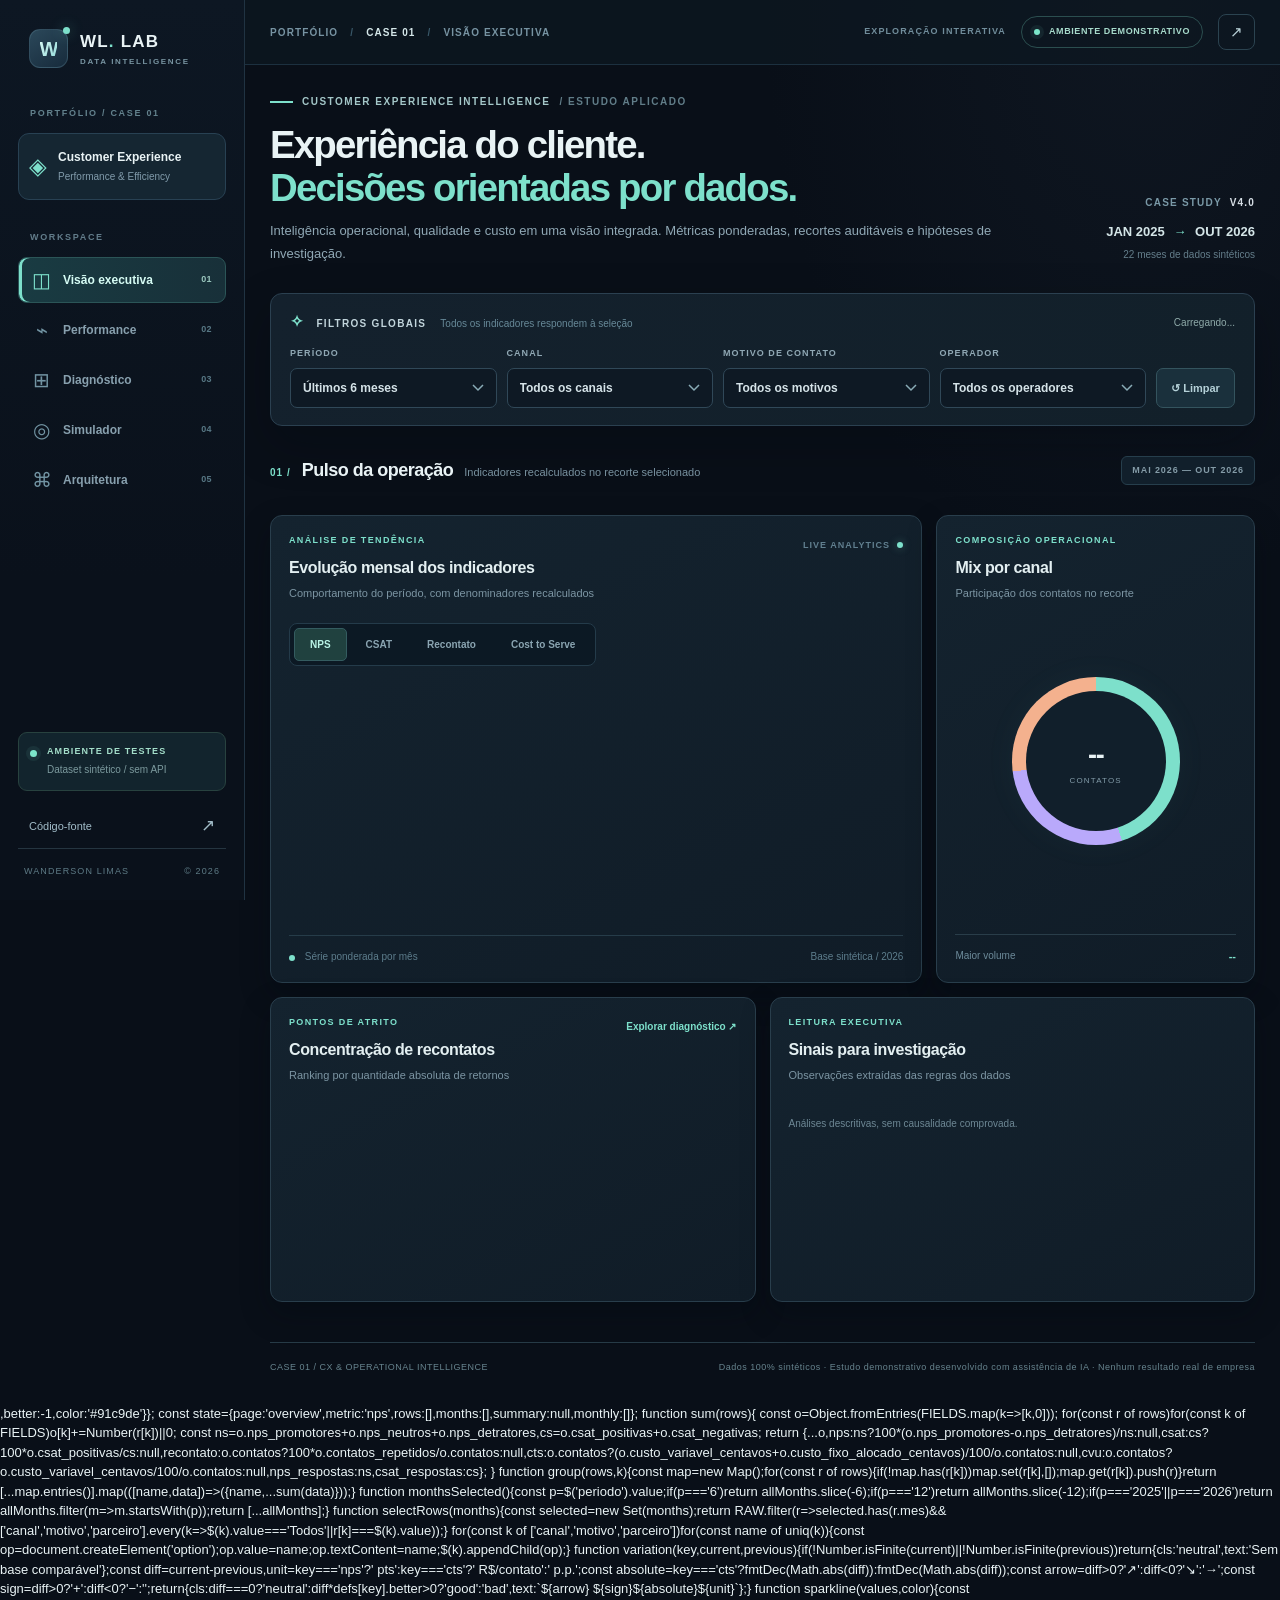
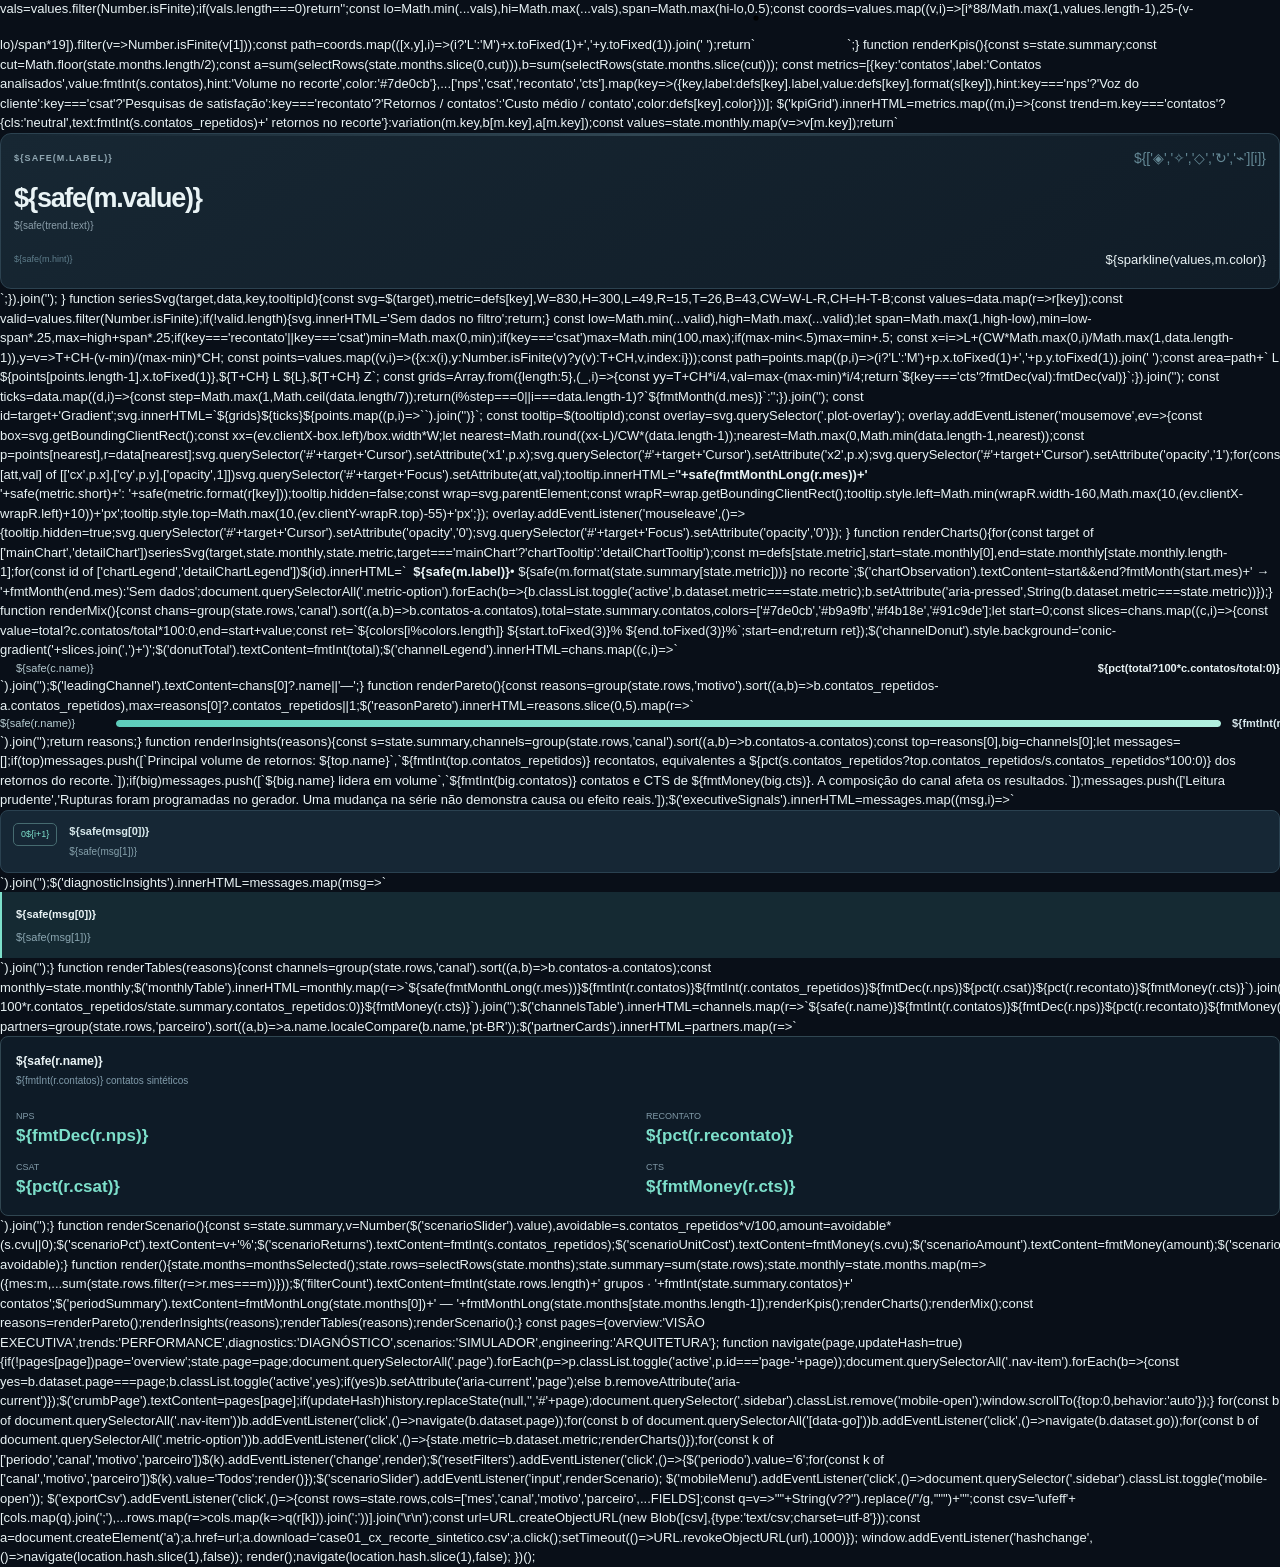
==== commit ff888703: "feat(cx): publicar nova experiência visual V4 com métricas originais" ====
--- a/index.html
+++ b/index.html
@@ -1,180 +1,168 @@
-<!DOCTYPE html><html lang="pt-BR"><head><meta charset="UTF-8"><meta name="viewport" content="width=device-width,initial-scale=1"><title>CX & Eficiência | Dashboard executivo · Case 01</title><style>*{box-sizing:border-box}html{scroll-behavior:smooth}body{margin:0;background:#f2f5f7;color:#152839;font:14px/1.48 Inter,-apple-system,BlinkMacSystemFont,'Segoe UI',Arial,sans-serif}button,select,input{font:inherit}button{cursor:pointer}.layout{display:flex;min-height:100vh}.side{width:248px;min-width:248px;position:sticky;top:0;height:100vh;background:#102233;color:#eaf5f6;padding:30px 22px;display:flex;flex-direction:column}.brand{font-size:12px;letter-spacing:3px;font-weight:850;color:#86d6ca}.brandtitle{margin:12px 0 3px;font-size:27px;line-height:1.14;letter-spacing:-1.2px;font-weight:850}.brandtitle strong{color:#4de3bd}.sidetag{font-size:12px;line-height:1.5;color:#a9bdc9}.side nav{margin-top:45px}.side a{display:block;color:#b5c7d1;padding:13px 15px;text-decoration:none;border-radius:12px;margin:5px 0}.side a:hover,.side a:focus{background:#244756;color:white}.side small{margin-top:auto;color:#a7c1c6;font-size:11px;line-height:1.7;border-top:1px solid #37515b;padding-top:20px}.main{padding:36px 44px 54px;width:calc(100% - 248px);max-width:1600px;margin:auto}.eyebrow{font-size:11px;letter-spacing:2px;color:#008779;font-weight:900;text-transform:uppercase}.headline{font-size:38px;letter-spacing:-1.7px;line-height:1.1;margin:8px 0 10px}.sub{font-size:15px;color:#5e7383;max-width:850px;line-height:1.7}.toprow{display:flex;justify-content:space-between;align-items:flex-start;gap:22px}.filterbar{display:grid;grid-template-columns:repeat(4,minmax(145px,1fr));gap:11px;padding:17px;background:white;border:1px solid #e0e8ee;border-radius:15px;margin:24px 0 15px}.filterbar label{font-size:11px;font-weight:800;color:#637d8c;text-transform:uppercase;letter-spacing:.8px}.filterbar select{width:100%;display:block;border:1px solid #d9e4e7;background:#f9fbfc;border-radius:10px;margin-top:6px;height:39px;padding:0 10px;color:#24394c}.notice{padding:13px 16px;background:#e3f4ed;border:1px solid #bae4d5;color:#24624f;border-radius:12px;font-size:12px;margin-bottom:22px}.sectionhead{display:flex;align-items:center;justify-content:space-between;gap:20px;margin:33px 0 13px}.sectionhead h2{font-size:21px;letter-spacing:-.5px;margin:0}.hint{font-size:12px;color:#748897}.kpis{display:grid;grid-template-columns:repeat(4,minmax(0,1fr));gap:12px}.kpi,.card{background:white;border:1px solid #e0e8ee;border-radius:17px;box-shadow:0 5px 24px #15364f07}.kpi{padding:20px}.kpi .name{font-size:11px;letter-spacing:1.3px;color:#718596;text-transform:uppercase;font-weight:900}.kpi .val{font-size:30px;font-weight:850;line-height:1.45;letter-spacing:-1.1px}.kpi .delta{font-size:12px;font-weight:750}.kpi .detail{color:#8193a0;font-size:11px;margin-top:5px}.neutral{color:#516b78}.good{color:#008f72}.bad{color:#bd5350}.charts{display:grid;grid-template-columns:1fr 1fr;gap:16px}.card{padding:23px}.chartHead{display:flex;justify-content:space-between;align-items:center}.chartHead h3,.card h3{font-size:16px;margin:0}.small{font-size:12px;color:#718696}.svgchart{width:100%;height:auto;display:block;margin-top:12px}.axes{font-size:11px;fill:#7f95a3}.gridline{stroke:#e9f0f2;stroke-width:1}.gridtwo{stroke:#bdd0d9;stroke-dasharray:3 4;stroke-width:1}.two{display:grid;grid-template-columns:1.2fr .8fr;gap:16px}.datatbl{width:100%;border-collapse:collapse;font-size:12px}.datatbl th{text-align:right;color:#8296a2;padding:10px 6px;border-bottom:1px solid #e8edef;white-space:nowrap}.datatbl td{text-align:right;border-bottom:1px solid #eef1f4;padding:11px 6px}.datatbl th:first-child,.datatbl td:first-child{text-align:left}.datatbl tr:last-child td{border-bottom:none}.datatbl td strong{color:#1a3549;font-size:12px}.barbg{height:6px;background:#eaf2f0;border-radius:8px;margin-top:7px;min-width:60px}.bar{height:6px;background:#10a48d;border-radius:8px}.insights{display:grid;gap:11px}.insight{display:flex;gap:12px;align-items:flex-start;padding:14px;background:#f4f8f8;border-radius:12px;border:1px solid #e5eded}.bullet{width:8px;height:8px;border-radius:50%;background:#13aa8d;flex:0 0 auto;margin-top:6px}.insight strong{font-size:12px}.insight p{margin:4px 0 0;font-size:12px;color:#617988;line-height:1.55}.scenario{display:grid;grid-template-columns:1fr 1fr;gap:14px}.bigmoney{font-size:33px;letter-spacing:-1px;font-weight:850;color:#135f5a}.scope{font-size:12px;color:#6e8491}.range{width:100%;accent-color:#049981;margin:20px 0 10px}.methods{display:grid;grid-template-columns:repeat(3,1fr);gap:12px}.method{background:white;border:1px solid #dce9e8;border-radius:14px;padding:18px}.method b{color:#183749}.method p{color:#68808f;font-size:12px;line-height:1.6}.foot{font-size:12px;color:#758a99;border-top:1px solid #d5e0e5;padding-top:21px;margin-top:35px}.download{border:1px solid #d1dfdc;background:#fff;border-radius:10px;padding:9px 13px;color:#157b70;font-weight:750;font-size:12px}.download:hover{background:#e8f5f0}@media(max-width:1140px){.side{width:210px;min-width:210px}.main{padding:25px;width:calc(100% - 210px)}.charts,.two{grid-template-columns:1fr}.kpi{padding:15px}.kpi .val{font-size:25px}}@media(max-width:720px){.layout{display:block}.side{width:auto;min-width:unset;height:auto;position:relative;padding:16px}.side nav,.side small,.sidetag{display:none}.brandtitle{font-size:22px;margin:6px 0}.main{width:100%;padding:20px 13px}.headline{font-size:30px}.toprow{display:block}.filterbar{grid-template-columns:repeat(2,minmax(0,1fr))}.kpis{grid-template-columns:repeat(2,minmax(0,1fr))}.methods,.scenario{grid-template-columns:1fr}.card{padding:16px}.datatbl{font-size:10px}.datatbl td strong{font-size:10px}.datatbl td,.datatbl th{padding:8px 3px}}
-/* Case 01 V3: identidade gráfica e experiência do usuário */
-:root{--v3-ink:#122840;--v3-deep:#0c1b2e;--v3-blue:#327dff;--v3-cyan:#15accf;--v3-muted:#72899d;--v3-line:#dce6f0;--v3-page:#f3f6fb}
-html{scroll-behavior:smooth}
-body{background:var(--v3-page);color:var(--v3-ink);font-size:14px;-webkit-font-smoothing:antialiased}
-.layout{display:block;min-height:100vh}
-.side{display:block;position:sticky;top:0;z-index:30;width:100%;min-width:0;height:auto;padding:0;background:linear-gradient(105deg,#0a1729,#182c45);color:#e8f5ff;box-shadow:0 8px 30px #122e4e24}
-.side .v3-top{max-width:1510px;margin:auto;padding:16px 34px;display:flex;justify-content:space-between;align-items:center;gap:14px}
-.v3-logo{width:43px;height:43px;border-radius:12px;background:linear-gradient(135deg,#367dff,#139bbd);display:grid;place-items:center;color:white;font-weight:850;letter-spacing:-.8px;font-size:17px;box-shadow:0 7px 16px #0d488443}
-.v3-brand{display:flex;align-items:center;gap:13px}
-.v3-brand strong{font-size:17px;font-weight:800;display:block;letter-spacing:-.4px}
-.v3-brand small{font-size:11px;color:#aec3d7;display:block;margin-top:1px}
-.v3-status{display:flex;align-items:center;gap:9px;color:#c3d6e8;font-size:11px}
-.v3-badge{border:1px solid #376174;border-radius:30px;padding:8px 11px;white-space:nowrap;background:#0e37424d;color:#aaf3e5}
-.v3-badge:before{content:"";display:inline-block;height:7px;width:7px;border-radius:50%;background:#4ce0c4;margin-right:7px}
-.v3-source{color:#d2e4f7!important;text-decoration:none;padding:7px 10px;border:1px solid #446078;border-radius:8px}
-.side nav{display:flex;align-items:center;gap:5px;max-width:1510px;margin:0 auto;padding:0 34px;border-top:1px solid #ffffff17;overflow-x:auto}
-.side a{display:block;padding:13px 16px;margin:0;border-radius:0;border-bottom:3px solid transparent;white-space:nowrap;font-size:12px;font-weight:730;color:#a9bdd0;text-decoration:none}
-.side a:hover,.side a:focus{background:#ffffff10;color:#fff}
-.side a.v3-active{color:#fff;border-bottom-color:#5cb5ff;background:#ffffff0b}
-.main{width:100%;max-width:1510px;margin:0 auto;padding:26px 34px 50px}
-.v3-toolbar{background:#fff;border:1px solid var(--v3-line);border-radius:16px;box-shadow:0 5px 22px #162c4407;padding:16px 18px 18px;margin-bottom:22px}
-.v3-toolbar-head{display:flex;justify-content:space-between;align-items:center;gap:15px;margin-bottom:10px;font-size:11px;color:#7890a4}
-.v3-toolbar-head strong{color:#405d76;letter-spacing:1.4px;text-transform:uppercase;font-weight:850}
-.v3-filter-row{display:flex;gap:12px;align-items:end}
-.filterbar{display:grid;grid-template-columns:repeat(4,minmax(0,1fr));gap:12px;margin:0;padding:0;flex:1;background:none;border:0;border-radius:0}
-.filterbar label{font-size:10px;letter-spacing:1.05px;font-weight:850;color:#6e8497}
-.filterbar select{height:43px;background:#f8fafd;border:1px solid #d6e2eb;border-radius:9px;color:#253d55;font-size:12px;font-weight:650;margin-top:6px}
-.v3-reset{height:43px;padding:0 15px;border:1px solid #ccdae8;border-radius:9px;color:#295071;background:#fff;font-weight:750;font-size:12px;white-space:nowrap}
-.v3-reset:hover{background:#eaf3ff}
-.v3-panel{display:none}
-.v3-panel.v3-active{display:block;animation:v3-rise .2s ease}
-@keyframes v3-rise{from{opacity:.8;transform:translateY(5px)}to{opacity:1;transform:none}}
-.headline{font-size:clamp(29px,3vw,42px);line-height:1.13;letter-spacing:-1.6px;color:#152f46;font-weight:850}
-.eyebrow{color:#2475e8;font-size:10px;letter-spacing:1.45px}
-.sub{color:#698298;font-size:14px;line-height:1.7;max-width:850px}
-.toprow{margin-top:7px}
-.notice{border-color:#b8e3db;background:#ebf7f3;color:#27695e;border-radius:10px}
-.sectionhead h2{font-size:18px;color:#24415a;letter-spacing:-.4px}
-.hint{font-size:11px;color:#7b8fa2}
-.kpis{grid-template-columns:repeat(5,minmax(0,1fr));gap:12px}
-.kpi,.card,.method,.v3-signal{border:1px solid var(--v3-line);border-radius:15px;background:white;box-shadow:0 5px 20px #152f4c08}
-.kpi{padding:18px 17px;overflow:hidden;position:relative}
-.kpi:before{content:"";height:3px;position:absolute;inset:0 0 auto;background:#d5e3f5}
-.kpi.v3-volume:before{background:linear-gradient(90deg,#347cff,#20c4da)}
-.kpi .name{font-size:10px;letter-spacing:1px;color:#71879a}
-.kpi .val{font-size:clamp(23px,2vw,31px);line-height:1.3;color:#19374f;letter-spacing:-.9px;margin:7px 0 5px;font-variant-numeric:tabular-nums}
-.kpi.v3-volume .val{color:#2675ea}
-.kpi .delta{font-size:11px}.kpi .detail{font-size:10px;color:#8497a8}
-.v3-signals{display:grid;grid-template-columns:1.4fr 1fr 1fr;gap:12px;margin-top:16px}
-.v3-signal{padding:20px;min-height:135px}
-.v3-signal strong{font-size:20px;display:block;color:#193a55;line-height:1.3;letter-spacing:-.6px}
-.v3-signal h3{margin:0 0 11px;color:#70879a;font-size:11px;font-weight:850;letter-spacing:.9px;text-transform:uppercase}
-.v3-signal p{font-size:12px;color:#8194a4;margin:7px 0 0;line-height:1.55}
-.v3-signal.main-signal{background:linear-gradient(130deg,#122b48,#193e65);border-color:#294e70}
-.v3-signal.main-signal h3{color:#a3c2dc}
-.v3-signal.main-signal strong{color:#fff}
-.v3-signal.main-signal p{color:#abc4d8}
-.charts{gap:14px}
-.card{padding:21px}
-.chartHead h3,.card h3{font-size:14px;color:#23435c}
-.small,.scope{font-size:11px;color:#748da1}
-.gridline{stroke:#e6edf4}.axes{fill:#8498a8}
-.two{grid-template-columns:1.12fr .88fr;gap:14px}
-.datatbl th{font-size:10px;background:#f6f9fc;border-bottom:1px solid #dce6ef;letter-spacing:.3px}
-.datatbl td{border-bottom:1px solid #edf2f7}
-.datatbl td strong{color:#20455f}
-.barbg{background:#e8f2fb}.bar{background:linear-gradient(90deg,#327dff,#20b4d1)}
-.insight{border-color:#e6edf4;background:#f6f9fc}
-.bullet{background:#327dff}
-.bigmoney{color:#2174f0;font-size:clamp(28px,3vw,42px)}
-.range{accent-color:#2c7bff}
-.methods{grid-template-columns:repeat(3,minmax(0,1fr))}
-.method{padding:19px}.method b{color:#234761}
-.v3-pipeline{display:grid;grid-template-columns:repeat(5,minmax(0,1fr));gap:9px;margin-bottom:18px}
-.v3-step{background:#122b48;border:1px solid #234f77;color:white;border-radius:11px;padding:17px 13px;min-height:91px}
-.v3-step small{font-size:10px;letter-spacing:1px;color:#73c4fa;display:block;margin-bottom:6px}
-.v3-step strong{font-size:12px}
-.foot{color:#7c92a5}
-.download{color:#256cd3}
-@media(max-width:1130px){.kpis{grid-template-columns:repeat(3,minmax(0,1fr))}.v3-signals{grid-template-columns:1fr 1fr}.v3-signal.main-signal{grid-column:1/-1}.v3-status .v3-badge{display:none}}
-@media(max-width:760px){.side .v3-top{padding:12px 15px}.v3-status{display:none}.side nav{padding:0 6px;gap:0}.side a{padding:12px 13px}.main{padding:16px 13px 34px}.v3-toolbar{padding:14px 12px}.v3-toolbar-head span{display:none}.v3-filter-row{display:block}.filterbar{grid-template-columns:repeat(2,minmax(0,1fr))}.v3-reset{width:100%;margin-top:11px}.headline{font-size:30px}.kpis{grid-template-columns:repeat(2,minmax(0,1fr))}.kpi{padding:15px}.kpi .val{font-size:26px}.v3-signals,.charts,.scenario,.methods,.v3-pipeline{grid-template-columns:1fr}.v3-signal.main-signal{grid-column:auto}.card{padding:17px}.sectionhead{display:block}.hint{text-align:left}.datatbl td,.datatbl th{padding:9px 5px}}
-</style></head><body><div class="layout"><aside class="side"><div class="brand">WANDERSON LIMAS</div><div class="brandtitle">INTELIGÊNCIA<br><strong>EM DADOS.</strong></div><div class="sidetag">Case técnico • CX, dados e eficiência</div><nav><a href="#visao">01. Visão executiva</a><a href="#tendencias">02. Séries mensais</a><a href="#ofensores">03. Ofensores e recortes</a><a href="#cenario">04. Cenário de eficiência</a><a href="#metodo">05. Método e limites</a></nav><small>BASE 100% SINTÉTICA<br>Jan/2025 a Out/2026<br>Sem dados internos de empresas, clientes ou marcas.</small></aside><main class="main"><header id="visao"><div class="toprow"><div><div class="eyebrow">Portfólio técnico / Business Intelligence & CX</div><h1 class="headline">CX em números.<br>Decisões rastreáveis.</h1><div class="sub">Um estudo reproduzível de atendimento, custos e experiência do cliente. Os indicadores nascem de uma base sintética agregada, com métricas ponderadas e situações de degradação operacional.</div></div></div><div class="filterbar"><label>Período<select id="periodo"><option value="6">Últimos 6 meses</option><option value="12">Últimos 12 meses</option><option value="2026">2026 até outubro</option><option value="2025">Ano de 2025</option><option value="all">Todo o período</option></select></label><label>Canal<select id="canal"><option value="Todos">Todos os canais</option></select></label><label>Motivo de contato<select id="motivo"><option value="Todos">Todos os motivos</option></select></label><label>Operador<select id="parceiro"><option value="Todos">Todos os operadores</option></select></label></div><div class="notice"><strong>Atenção: base 100% fictícia.</strong> Valores, acontecimentos e recomendações têm finalidade exclusivamente demonstrativa. Não representam resultados reais nem desempenho de qualquer instituição.</div><div class="sectionhead"><h2>Indicadores executivos</h2><span id="subtitlePeriod" class="hint"></span></div><div id="kpis" class="kpis"></div></header><section id="tendencias"><div class="sectionhead"><h2>01 / Tendências e sinais</h2><span class="hint">O comportamento mensal importa mais que o número isolado</span></div><div class="charts"><div class="card"><div class="chartHead"><h3>NPS • Pontos</h3><span class="small">Promotores − detratores / respostas</span></div><svg id="chartNps" class="svgchart" viewBox="0 0 660 238" role="img" aria-label="Evolução mensal do NPS"></svg></div><div class="card"><div class="chartHead"><h3>CTS • R$ por contato</h3><span class="small">Custos totais / contatos</span></div><svg id="chartCts" class="svgchart" viewBox="0 0 660 238" role="img" aria-label="Evolução mensal do custo por contato"></svg></div><div class="card"><div class="chartHead"><h3>Taxa de recontato • %</h3><span class="small">Contatos repetidos / contatos</span></div><svg id="chartRepeat" class="svgchart" viewBox="0 0 660 238" role="img" aria-label="Evolução mensal do recontato"></svg></div><div class="card"><div class="chartHead"><h3>CSAT • %</h3><span class="small">Pesquisas positivas / respostas</span></div><svg id="chartCsat" class="svgchart" viewBox="0 0 660 238" role="img" aria-label="Evolução mensal de satisfação"></svg></div></div><p class="scope" id="chartSub"></p></section><section id="ofensores"><div class="sectionhead"><h2>02 / Ofensores e segmentação</h2><span class="hint">Priorize volume e taxa de retorno, não apenas uma métrica</span></div><div class="two"><div class="card"><h3>Motivos que concentram retornos</h3><p class="small">Participação no total de contatos marcados como recontato do recorte filtrado.</p><div style="overflow:auto"><table class="datatbl"><thead><tr><th>Motivo</th><th>Contatos</th><th>Retorno</th><th>Contrib.</th><th>CTS</th></tr></thead><tbody id="motivosTable"></tbody></table></div></div><div class="card"><h3>Comparativo de canais</h3><p class="small">Métricas recalculadas pelos próprios denominadores ao aplicar filtros.</p><div style="overflow:auto"><table class="datatbl"><thead><tr><th>Canal</th><th>Contatos</th><th>Retorno</th><th>NPS</th><th>CTS</th></tr></thead><tbody id="canaisTable"></tbody></table></div><h3 style="margin-top:29px">Leituras para investigação</h3><div class="insights" id="insights"></div></div></div></section><section id="cenario"><div class="sectionhead"><h2>03 / Cenário de eficiência</h2><span class="hint">Simulação aritmética, não previsão de economia</span></div><div class="scenario"><div class="card"><h3>Quanto custariam os contatos repetidos evitáveis?</h3><p class="small">Escolha a proporção hipotética de recontatos que poderia ser evitada. O cálculo usa somente o custo variável médio, sem prometer redução de orçamento ou melhoria de NPS.</p><label style="display:block;font-weight:750;margin-top:20px">Redução hipotética: <span id="pctReducao">20%</span></label><input class="range" type="range" id="reducao" min="5" max="40" value="20" step="5" aria-label="Percentual hipotético de redução de recontatos"><div class="scope" id="scenarioBase"></div></div><div class="card"><div class="eyebrow">Exposição operacional potencial</div><div class="bigmoney" id="scenarioAmount"></div><div class="scope">Proxy de custo variável associado aos retornos hipoteticamente evitados no período selecionado.</div><div style="height:19px"></div><div class="eyebrow">Contatos repetidos no cenário</div><h2 style="font-size:27px;margin:8px 0" id="scenarioContacts"></h2><div class="scope">Sem avaliação de viabilidade, custo da intervenção, elasticidade ou capacidade realmente desmobilizável.</div></div></div></section><section id="metodo"><div class="sectionhead"><h2>04 / Método e integridade</h2></div><div class="methods"><div class="method"><b>01. Origem dos dados</b><p>792 linhas agregadas: 22 meses × 3 canais × 6 motivos × 2 operadores. Dados gerados por Python com semente fixa, sem dados pessoais.</p></div><div class="method"><b>02. Tratamento e validação</b><p>Checagem de chaves, não negatividade, restrições de contagem e fechamento de custos. Agregação em SQLite e conferência cruzada com Python.</p></div><div class="method"><b>03. Métricas corretas</b><p>NPS e CSAT agregados por respondentes. Recontato por contatos. CTS por custo total dividido por volume, sem média simples de percentuais.</p></div><div class="method"><b>04. Eventos simulados</b><p>Jul/25: Pix. Mar/26: autenticação. Ago-Set/26: cartões. São hipóteses programadas na geração, não ocorrências observadas em empresas reais.</p></div><div class="method"><b>05. Limitações</b><p>Pesquisas e recontatos são aproximações agregadas. Não há amostragem real, identificação de cliente, SLA auditado ou evidência causal.</p></div><div class="method"><b>06. Rastreabilidade</b><p>O pacote contém CSV, scripts Python, consultas SQL, testes, documentação das métricas e relatório executivo PDF. Tudo pode ser reproduzido.</p></div></div><div class="sectionhead"><h2>Exportação do recorte</h2><button id="exportBtn" class="download">Baixar base sintética filtrada (CSV)</button></div><p class="scope">O download inclui apenas linhas sintéticas no filtro atual e pode ser conferido contra o arquivo original. O HTML funciona offline e não realiza chamadas externas.</p></section><footer class="foot">Wanderson Limas • Portfólio de análise de dados e gestão operacional • Versão demonstrativa V3 • Atribuição: construção assistida por IA, com métricas e dados reproduzíveis. Nenhum resultado aqui é conquista profissional real.</footer></main></div><script>window.DATA_ROWS=[{"mes":"2025-01","canal":"Chat","motivo":"Acesso e autenticação","parceiro":"Operador A","contatos":3697,"contatos_repetidos":521,"nps_promotores":179,"nps_neutros":30,"nps_detratores":40,"csat_positivas":372,"csat_negativas":57,"custo_variavel_centavos":2440020,"custo_fixo_alocado_centavos":548433},{"mes":"2025-01","canal":"Chat","motivo":"Acesso e autenticação","parceiro":"Operador B","contatos":2974,"contatos_repetidos":484,"nps_promotores":136,"nps_neutros":26,"nps_detratores":32,"csat_positivas":277,"csat_negativas":57,"custo_variavel_centavos":2041354,"custo_fixo_alocado_centavos":441179},{"mes":"2025-01","canal":"Chat","motivo":"Cartões e limites","parceiro":"Operador A","contatos":3500,"contatos_repetidos":586,"nps_promotores":178,"nps_neutros":34,"nps_detratores":41,"csat_positivas":373,"csat_negativas":59,"custo_variavel_centavos":2310000,"custo_fixo_alocado_centavos":519209},{"mes":"2025-01","canal":"Chat","motivo":"Cartões e limites","parceiro":"Operador B","contatos":2775,"contatos_repetidos":481,"nps_promotores":147,"nps_neutros":26,"nps_detratores":37,"csat_positivas":247,"csat_negativas":54,"custo_variavel_centavos":1904760,"custo_fixo_alocado_centavos":411659},{"mes":"2025-01","canal":"Chat","motivo":"Pix e transferências","parceiro":"Operador A","contatos":2950,"contatos_repetidos":327,"nps_promotores":165,"nps_neutros":16,"nps_detratores":38,"csat_positivas":307,"csat_negativas":30,"custo_variavel_centavos":1947000,"custo_fixo_alocado_centavos":437619},{"mes":"2025-01","canal":"Chat","motivo":"Pix e transferências","parceiro":"Operador B","contatos":2479,"contatos_repetidos":314,"nps_promotores":139,"nps_neutros":11,"nps_detratores":33,"csat_positivas":256,"csat_negativas":36,"custo_variavel_centavos":1701586,"custo_fixo_alocado_centavos":367748},{"mes":"2025-01","canal":"Chat","motivo":"Contestação","parceiro":"Operador A","contatos":2367,"contatos_repetidos":639,"nps_promotores":86,"nps_neutros":12,"nps_detratores":53,"csat_positivas":217,"csat_negativas":78,"custo_variavel_centavos":1999642,"custo_fixo_alocado_centavos":351134},{"mes":"2025-01","canal":"Chat","motivo":"Contestação","parceiro":"Operador B","contatos":2126,"contatos_repetidos":591,"nps_promotores":77,"nps_neutros":13,"nps_detratores":46,"csat_positivas":179,"csat_negativas":76,"custo_variavel_centavos":1867887,"custo_fixo_alocado_centavos":315382},{"mes":"2025-01","canal":"Chat","motivo":"Crédito","parceiro":"Operador A","contatos":2204,"contatos_repetidos":425,"nps_promotores":109,"nps_neutros":27,"nps_detratores":31,"csat_positivas":214,"csat_negativas":41,"custo_variavel_centavos":1701929,"custo_fixo_alocado_centavos":326953},{"mes":"2025-01","canal":"Chat","motivo":"Crédito","parceiro":"Operador B","contatos":1872,"contatos_repetidos":364,"nps_promotores":94,"nps_neutros":19,"nps_detratores":30,"csat_positivas":174,"csat_negativas":48,"custo_variavel_centavos":1503381,"custo_fixo_alocado_centavos":277703},{"mes":"2025-01","canal":"Chat","motivo":"Cadastro","parceiro":"Operador A","contatos":1324,"contatos_repetidos":272,"nps_promotores":62,"nps_neutros":12,"nps_detratores":15,"csat_positivas":126,"csat_negativas":21,"custo_variavel_centavos":943747,"custo_fixo_alocado_centavos":196409},{"mes":"2025-01","canal":"Chat","motivo":"Cadastro","parceiro":"Operador B","contatos":1097,"contatos_repetidos":237,"nps_promotores":54,"nps_neutros":12,"nps_detratores":14,"csat_positivas":111,"csat_negativas":21,"custo_variavel_centavos":813219,"custo_fixo_alocado_centavos":162735},{"mes":"2025-01","canal":"Telefone","motivo":"Acesso e autenticação","parceiro":"Operador A","contatos":2517,"contatos_repetidos":396,"nps_promotores":133,"nps_neutros":32,"nps_detratores":42,"csat_positivas":239,"csat_negativas":43,"custo_variavel_centavos":3045570,"custo_fixo_alocado_centavos":373385},{"mes":"2025-01","canal":"Telefone","motivo":"Acesso e autenticação","parceiro":"Operador B","contatos":2044,"contatos_repetidos":328,"nps_promotores":130,"nps_neutros":29,"nps_detratores":41,"csat_positivas":177,"csat_negativas":37,"custo_variavel_centavos":2572170,"custo_fixo_alocado_centavos":303218},{"mes":"2025-01","canal":"Telefone","motivo":"Cartões e limites","parceiro":"Operador A","contatos":2267,"contatos_repetidos":409,"nps_promotores":115,"nps_neutros":34,"nps_detratores":39,"csat_positivas":209,"csat_negativas":45,"custo_variavel_centavos":2743070,"custo_fixo_alocado_centavos":336299},{"mes":"2025-01","canal":"Telefone","motivo":"Cartões e limites","parceiro":"Operador B","contatos":1977,"contatos_repetidos":396,"nps_promotores":109,"nps_neutros":33,"nps_detratores":37,"csat_positivas":169,"csat_negativas":43,"custo_variavel_centavos":2487857,"custo_fixo_alocado_centavos":293279},{"mes":"2025-01","canal":"Telefone","motivo":"Pix e transferências","parceiro":"Operador A","contatos":2131,"contatos_repetidos":293,"nps_promotores":130,"nps_neutros":25,"nps_detratores":36,"csat_positivas":191,"csat_negativas":26,"custo_variavel_centavos":2578510,"custo_fixo_alocado_centavos":316124},{"mes":"2025-01","canal":"Telefone","motivo":"Pix e transferências","parceiro":"Operador B","contatos":1753,"contatos_repetidos":239,"nps_promotores":116,"nps_neutros":19,"nps_detratores":33,"csat_positivas":171,"csat_negativas":31,"custo_variavel_centavos":2205975,"custo_fixo_alocado_centavos":260050},{"mes":"2025-01","canal":"Telefone","motivo":"Contestação","parceiro":"Operador A","contatos":1697,"contatos_repetidos":483,"nps_promotores":78,"nps_neutros":19,"nps_detratores":59,"csat_positivas":137,"csat_negativas":57,"custo_variavel_centavos":2628314,"custo_fixo_alocado_centavos":251742},{"mes":"2025-01","canal":"Telefone","motivo":"Contestação","parceiro":"Operador B","contatos":1484,"contatos_repetidos":422,"nps_promotores":67,"nps_neutros":16,"nps_detratores":54,"csat_positivas":106,"csat_negativas":53,"custo_variavel_centavos":2390356,"custo_fixo_alocado_centavos":220145},{"mes":"2025-01","canal":"Telefone","motivo":"Crédito","parceiro":"Operador A","contatos":1509,"contatos_repetidos":300,"nps_promotores":78,"nps_neutros":24,"nps_detratores":27,"csat_positivas":132,"csat_negativas":33,"custo_variavel_centavos":2136291,"custo_fixo_alocado_centavos":223853},{"mes":"2025-01","canal":"Telefone","motivo":"Crédito","parceiro":"Operador B","contatos":1300,"contatos_repetidos":286,"nps_promotores":65,"nps_neutros":20,"nps_detratores":24,"csat_positivas":101,"csat_negativas":30,"custo_variavel_centavos":1914026,"custo_fixo_alocado_centavos":192849},{"mes":"2025-01","canal":"Telefone","motivo":"Cadastro","parceiro":"Operador A","contatos":897,"contatos_repetidos":193,"nps_promotores":55,"nps_neutros":11,"nps_detratores":17,"csat_positivas":81,"csat_negativas":17,"custo_variavel_centavos":1172200,"custo_fixo_alocado_centavos":133066},{"mes":"2025-01","canal":"Telefone","motivo":"Cadastro","parceiro":"Operador B","contatos":816,"contatos_repetidos":179,"nps_promotores":45,"nps_neutros":12,"nps_detratores":15,"csat_positivas":77,"csat_negativas":20,"custo_variavel_centavos":1109003,"custo_fixo_alocado_centavos":121050},{"mes":"2025-01","canal":"E-mail","motivo":"Acesso e autenticação","parceiro":"Operador A","contatos":1192,"contatos_repetidos":222,"nps_promotores":51,"nps_neutros":13,"nps_detratores":13,"csat_positivas":122,"csat_negativas":21,"custo_variavel_centavos":1013200,"custo_fixo_alocado_centavos":176828},{"mes":"2025-01","canal":"E-mail","motivo":"Acesso e autenticação","parceiro":"Operador B","contatos":997,"contatos_repetidos":188,"nps_promotores":43,"nps_neutros":10,"nps_detratores":12,"csat_positivas":101,"csat_negativas":21,"custo_variavel_centavos":881348,"custo_fixo_alocado_centavos":147900},{"mes":"2025-01","canal":"E-mail","motivo":"Cartões e limites","parceiro":"Operador A","contatos":1080,"contatos_repetidos":223,"nps_promotores":40,"nps_neutros":12,"nps_detratores":12,"csat_positivas":124,"csat_negativas":24,"custo_variavel_centavos":918000,"custo_fixo_alocado_centavos":160213},{"mes":"2025-01","canal":"E-mail","motivo":"Cartões e limites","parceiro":"Operador B","contatos":940,"contatos_repetidos":208,"nps_promotores":33,"nps_neutros":9,"nps_detratores":10,"csat_positivas":96,"csat_negativas":24,"custo_variavel_centavos":830960,"custo_fixo_alocado_centavos":139445},{"mes":"2025-01","canal":"E-mail","motivo":"Pix e transferências","parceiro":"Operador A","contatos":944,"contatos_repetidos":150,"nps_promotores":40,"nps_neutros":6,"nps_detratores":11,"csat_positivas":110,"csat_negativas":11,"custo_variavel_centavos":802400,"custo_fixo_alocado_centavos":140038},{"mes":"2025-01","canal":"E-mail","motivo":"Pix e transferências","parceiro":"Operador B","contatos":788,"contatos_repetidos":139,"nps_promotores":35,"nps_neutros":5,"nps_detratores":8,"csat_positivas":94,"csat_negativas":14,"custo_variavel_centavos":696592,"custo_fixo_alocado_centavos":116896},{"mes":"2025-01","canal":"E-mail","motivo":"Contestação","parceiro":"Operador A","contatos":821,"contatos_repetidos":242,"nps_promotores":26,"nps_neutros":3,"nps_detratores":20,"csat_positivas":76,"csat_negativas":30,"custo_variavel_centavos":893248,"custo_fixo_alocado_centavos":121792},{"mes":"2025-01","canal":"E-mail","motivo":"Contestação","parceiro":"Operador B","contatos":709,"contatos_repetidos":221,"nps_promotores":21,"nps_neutros":5,"nps_detratores":14,"csat_positivas":69,"csat_negativas":29,"custo_variavel_centavos":802248,"custo_fixo_alocado_centavos":105177},{"mes":"2025-01","canal":"E-mail","motivo":"Crédito","parceiro":"Operador A","contatos":705,"contatos_repetidos":156,"nps_promotores":27,"nps_neutros":7,"nps_detratores":9,"csat_positivas":68,"csat_negativas":16,"custo_variavel_centavos":701122,"custo_fixo_alocado_centavos":104584},{"mes":"2025-01","canal":"E-mail","motivo":"Crédito","parceiro":"Operador B","contatos":582,"contatos_repetidos":135,"nps_promotores":21,"nps_neutros":5,"nps_detratores":7,"csat_positivas":63,"csat_negativas":17,"custo_variavel_centavos":601951,"custo_fixo_alocado_centavos":86337},{"mes":"2025-01","canal":"E-mail","motivo":"Cadastro","parceiro":"Operador A","contatos":437,"contatos_repetidos":105,"nps_promotores":18,"nps_neutros":5,"nps_detratores":5,"csat_positivas":42,"csat_negativas":10,"custo_variavel_centavos":401166,"custo_fixo_alocado_centavos":64827},{"mes":"2025-01","canal":"E-mail","motivo":"Cadastro","parceiro":"Operador B","contatos":369,"contatos_repetidos":94,"nps_promotores":14,"nps_neutros":4,"nps_detratores":4,"csat_positivas":37,"csat_negativas":9,"custo_variavel_centavos":352292,"custo_fixo_alocado_centavos":54740},{"mes":"2025-02","canal":"Chat","motivo":"Acesso e autenticação","parceiro":"Operador A","contatos":3424,"contatos_repetidos":501,"nps_promotores":168,"nps_neutros":28,"nps_detratores":43,"csat_positivas":323,"csat_negativas":44,"custo_variavel_centavos":2267749,"custo_fixo_alocado_centavos":549943},{"mes":"2025-02","canal":"Chat","motivo":"Acesso e autenticação","parceiro":"Operador B","contatos":2706,"contatos_repetidos":410,"nps_promotores":139,"nps_neutros":25,"nps_detratores":35,"csat_positivas":273,"csat_negativas":48,"custo_variavel_centavos":1863899,"custo_fixo_alocado_centavos":434622},{"mes":"2025-02","canal":"Chat","motivo":"Cartões e limites","parceiro":"Operador A","contatos":3193,"contatos_repetidos":537,"nps_promotores":160,"nps_neutros":31,"nps_detratores":41,"csat_positivas":297,"csat_negativas":44,"custo_variavel_centavos":2114756,"custo_fixo_alocado_centavos":512841},{"mes":"2025-02","canal":"Chat","motivo":"Cartões e limites","parceiro":"Operador B","contatos":2730,"contatos_repetidos":494,"nps_promotores":137,"nps_neutros":26,"nps_detratores":34,"csat_positivas":272,"csat_negativas":58,"custo_variavel_centavos":1880431,"custo_fixo_alocado_centavos":438476},{"mes":"2025-02","canal":"Chat","motivo":"Pix e transferências","parceiro":"Operador A","contatos":2685,"contatos_repetidos":332,"nps_promotores":154,"nps_neutros":10,"nps_detratores":39,"csat_positivas":260,"csat_negativas":26,"custo_variavel_centavos":1778302,"custo_fixo_alocado_centavos":431249},{"mes":"2025-02","canal":"Chat","motivo":"Pix e transferências","parceiro":"Operador B","contatos":2220,"contatos_repetidos":280,"nps_promotores":126,"nps_neutros":14,"nps_detratores":29,"csat_positivas":243,"csat_negativas":29,"custo_variavel_centavos":1529141,"custo_fixo_alocado_centavos":356563},{"mes":"2025-02","canal":"Chat","motivo":"Contestação","parceiro":"Operador A","contatos":2301,"contatos_repetidos":609,"nps_promotores":84,"nps_neutros":11,"nps_detratores":53,"csat_positivas":205,"csat_negativas":74,"custo_variavel_centavos":1950688,"custo_fixo_alocado_centavos":369573},{"mes":"2025-02","canal":"Chat","motivo":"Contestação","parceiro":"Operador B","contatos":1983,"contatos_repetidos":563,"nps_promotores":80,"nps_neutros":9,"nps_detratores":50,"csat_positivas":165,"csat_negativas":73,"custo_variavel_centavos":1748346,"custo_fixo_alocado_centavos":318498},{"mes":"2025-02","canal":"Chat","motivo":"Crédito","parceiro":"Operador A","contatos":1890,"contatos_repetidos":372,"nps_promotores":96,"nps_neutros":22,"nps_detratores":25,"csat_positivas":177,"csat_negativas":31,"custo_variavel_centavos":1464566,"custo_fixo_alocado_centavos":303561},{"mes":"2025-02","canal":"Chat","motivo":"Crédito","parceiro":"Operador B","contatos":1723,"contatos_repetidos":342,"nps_promotores":79,"nps_neutros":13,"nps_detratores":24,"csat_positivas":157,"csat_negativas":34,"custo_variavel_centavos":1388564,"custo_fixo_alocado_centavos":276738},{"mes":"2025-02","canal":"Chat","motivo":"Cadastro","parceiro":"Operador A","contatos":1207,"contatos_repetidos":246,"nps_promotores":59,"nps_neutros":11,"nps_detratores":14,"csat_positivas":120,"csat_negativas":21,"custo_variavel_centavos":863361,"custo_fixo_alocado_centavos":193861},{"mes":"2025-02","canal":"Chat","motivo":"Cadastro","parceiro":"Operador B","contatos":1016,"contatos_repetidos":217,"nps_promotores":53,"nps_neutros":8,"nps_detratores":13,"csat_positivas":103,"csat_negativas":24,"custo_variavel_centavos":755809,"custo_fixo_alocado_centavos":163184},{"mes":"2025-02","canal":"Telefone","motivo":"Acesso e autenticação","parceiro":"Operador A","contatos":2376,"contatos_repetidos":382,"nps_promotores":131,"nps_neutros":27,"nps_detratores":47,"csat_positivas":214,"csat_negativas":41,"custo_variavel_centavos":2885022,"custo_fixo_alocado_centavos":381619},{"mes":"2025-02","canal":"Telefone","motivo":"Acesso e autenticação","parceiro":"Operador B","contatos":1905,"contatos_repetidos":321,"nps_promotores":113,"nps_neutros":24,"nps_detratores":36,"csat_positivas":173,"csat_negativas":37,"custo_variavel_centavos":2405642,"custo_fixo_alocado_centavos":305970},{"mes":"2025-02","canal":"Telefone","motivo":"Cartões e limites","parceiro":"Operador A","contatos":2249,"contatos_repetidos":397,"nps_promotores":120,"nps_neutros":36,"nps_detratores":40,"csat_positivas":223,"csat_negativas":43,"custo_variavel_centavos":2730815,"custo_fixo_alocado_centavos":361221},{"mes":"2025-02","canal":"Telefone","motivo":"Cartões e limites","parceiro":"Operador B","contatos":1885,"contatos_repetidos":353,"nps_promotores":103,"nps_neutros":32,"nps_detratores":30,"csat_positivas":154,"csat_negativas":37,"custo_variavel_centavos":2380386,"custo_fixo_alocado_centavos":302758},{"mes":"2025-02","canal":"Telefone","motivo":"Pix e transferências","parceiro":"Operador A","contatos":1923,"contatos_repetidos":256,"nps_promotores":127,"nps_neutros":20,"nps_detratores":39,"csat_positivas":192,"csat_negativas":25,"custo_variavel_centavos":2334974,"custo_fixo_alocado_centavos":308861},{"mes":"2025-02","canal":"Telefone","motivo":"Pix e transferências","parceiro":"Operador B","contatos":1597,"contatos_repetidos":250,"nps_promotores":91,"nps_neutros":15,"nps_detratores":27,"csat_positivas":144,"csat_negativas":26,"custo_variavel_centavos":2016699,"custo_fixo_alocado_centavos":256501},{"mes":"2025-02","canal":"Telefone","motivo":"Contestação","parceiro":"Operador A","contatos":1680,"contatos_repetidos":473,"nps_promotores":74,"nps_neutros":16,"nps_detratores":57,"csat_positivas":123,"csat_negativas":54,"custo_variavel_centavos":2611091,"custo_fixo_alocado_centavos":269832},{"mes":"2025-02","canal":"Telefone","motivo":"Contestação","parceiro":"Operador B","contatos":1305,"contatos_repetidos":384,"nps_promotores":56,"nps_neutros":14,"nps_detratores":45,"csat_positivas":90,"csat_negativas":43,"custo_variavel_centavos":2109388,"custo_fixo_alocado_centavos":209601},{"mes":"2025-02","canal":"Telefone","motivo":"Crédito","parceiro":"Operador A","contatos":1324,"contatos_repetidos":257,"nps_promotores":75,"nps_neutros":23,"nps_detratores":29,"csat_positivas":113,"csat_negativas":29,"custo_variavel_centavos":1880947,"custo_fixo_alocado_centavos":212653},{"mes":"2025-02","canal":"Telefone","motivo":"Crédito","parceiro":"Operador B","contatos":1209,"contatos_repetidos":255,"nps_promotores":62,"nps_neutros":17,"nps_detratores":21,"csat_positivas":100,"csat_negativas":28,"custo_variavel_centavos":1786275,"custo_fixo_alocado_centavos":194182},{"mes":"2025-02","canal":"Telefone","motivo":"Cadastro","parceiro":"Operador A","contatos":857,"contatos_repetidos":180,"nps_promotores":50,"nps_neutros":14,"nps_detratores":17,"csat_positivas":82,"csat_negativas":17,"custo_variavel_centavos":1123847,"custo_fixo_alocado_centavos":137646},{"mes":"2025-02","canal":"Telefone","motivo":"Cadastro","parceiro":"Operador B","contatos":727,"contatos_repetidos":166,"nps_promotores":40,"nps_neutros":13,"nps_detratores":13,"csat_positivas":64,"csat_negativas":16,"custo_variavel_centavos":991504,"custo_fixo_alocado_centavos":116766},{"mes":"2025-02","canal":"E-mail","motivo":"Acesso e autenticação","parceiro":"Operador A","contatos":1071,"contatos_repetidos":198,"nps_promotores":45,"nps_neutros":9,"nps_detratores":12,"csat_positivas":110,"csat_negativas":20,"custo_variavel_centavos":913536,"custo_fixo_alocado_centavos":172018},{"mes":"2025-02","canal":"E-mail","motivo":"Acesso e autenticação","parceiro":"Operador B","contatos":919,"contatos_repetidos":186,"nps_promotores":37,"nps_neutros":8,"nps_detratores":10,"csat_positivas":96,"csat_negativas":24,"custo_variavel_centavos":815239,"custo_fixo_alocado_centavos":147604},{"mes":"2025-02","canal":"E-mail","motivo":"Cartões e limites","parceiro":"Operador A","contatos":1071,"contatos_repetidos":224,"nps_promotores":42,"nps_neutros":10,"nps_detratores":13,"csat_positivas":106,"csat_negativas":23,"custo_variavel_centavos":913536,"custo_fixo_alocado_centavos":172018},{"mes":"2025-02","canal":"E-mail","motivo":"Cartões e limites","parceiro":"Operador B","contatos":892,"contatos_repetidos":192,"nps_promotores":35,"nps_neutros":10,"nps_detratores":11,"csat_positivas":97,"csat_negativas":22,"custo_variavel_centavos":791288,"custo_fixo_alocado_centavos":143268},{"mes":"2025-02","canal":"E-mail","motivo":"Pix e transferências","parceiro":"Operador A","contatos":947,"contatos_repetidos":147,"nps_promotores":41,"nps_neutros":7,"nps_detratores":10,"csat_positivas":115,"csat_negativas":13,"custo_variavel_centavos":807767,"custo_fixo_alocado_centavos":152102},{"mes":"2025-02","canal":"E-mail","motivo":"Pix e transferências","parceiro":"Operador B","contatos":798,"contatos_repetidos":136,"nps_promotores":37,"nps_neutros":3,"nps_detratores":10,"csat_positivas":89,"csat_negativas":13,"custo_variavel_centavos":707901,"custo_fixo_alocado_centavos":128170},{"mes":"2025-02","canal":"E-mail","motivo":"Contestação","parceiro":"Operador A","contatos":783,"contatos_repetidos":243,"nps_promotores":24,"nps_neutros":6,"nps_detratores":17,"csat_positivas":73,"csat_negativas":30,"custo_variavel_centavos":854886,"custo_fixo_alocado_centavos":125761},{"mes":"2025-02","canal":"E-mail","motivo":"Contestação","parceiro":"Operador B","contatos":637,"contatos_repetidos":201,"nps_promotores":21,"nps_neutros":5,"nps_detratores":14,"csat_positivas":52,"csat_negativas":25,"custo_variavel_centavos":723301,"custo_fixo_alocado_centavos":102311},{"mes":"2025-02","canal":"E-mail","motivo":"Crédito","parceiro":"Operador A","contatos":663,"contatos_repetidos":146,"nps_promotores":27,"nps_neutros":6,"nps_detratores":9,"csat_positivas":67,"csat_negativas":14,"custo_variavel_centavos":661661,"custo_fixo_alocado_centavos":106487},{"mes":"2025-02","canal":"E-mail","motivo":"Crédito","parceiro":"Operador B","contatos":552,"contatos_repetidos":131,"nps_promotores":21,"nps_neutros":4,"nps_detratores":8,"csat_positivas":51,"csat_negativas":16,"custo_variavel_centavos":572921,"custo_fixo_alocado_centavos":88659},{"mes":"2025-02","canal":"E-mail","motivo":"Cadastro","parceiro":"Operador A","contatos":429,"contatos_repetidos":99,"nps_promotores":15,"nps_neutros":4,"nps_detratores":5,"csat_positivas":45,"csat_negativas":9,"custo_variavel_centavos":395200,"custo_fixo_alocado_centavos":68903},{"mes":"2025-02","canal":"E-mail","motivo":"Cadastro","parceiro":"Operador B","contatos":361,"contatos_repetidos":92,"nps_promotores":15,"nps_neutros":4,"nps_detratores":4,"csat_positivas":36,"csat_negativas":8,"custo_variavel_centavos":345860,"custo_fixo_alocado_centavos":57980},{"mes":"2025-03","canal":"Chat","motivo":"Acesso e autenticação","parceiro":"Operador A","contatos":3282,"contatos_repetidos":465,"nps_promotores":156,"nps_neutros":25,"nps_detratores":40,"csat_positivas":333,"csat_negativas":51,"custo_variavel_centavos":2181283,"custo_fixo_alocado_centavos":513805},{"mes":"2025-03","canal":"Chat","motivo":"Acesso e autenticação","parceiro":"Operador B","contatos":3033,"contatos_repetidos":474,"nps_promotores":148,"nps_neutros":25,"nps_detratores":35,"csat_positivas":321,"csat_negativas":54,"custo_variavel_centavos":2096424,"custo_fixo_alocado_centavos":474824},{"mes":"2025-03","canal":"Chat","motivo":"Cartões e limites","parceiro":"Operador A","contatos":3170,"contatos_repetidos":499,"nps_promotores":149,"nps_neutros":28,"nps_detratores":35,"csat_positivas":289,"csat_negativas":47,"custo_variavel_centavos":2106845,"custo_fixo_alocado_centavos":496271},{"mes":"2025-03","canal":"Chat","motivo":"Cartões e limites","parceiro":"Operador B","contatos":2872,"contatos_repetidos":531,"nps_promotores":133,"nps_neutros":26,"nps_detratores":36,"csat_positivas":264,"csat_negativas":51,"custo_variavel_centavos":1985140,"custo_fixo_alocado_centavos":449619},{"mes":"2025-03","canal":"Chat","motivo":"Pix e transferências","parceiro":"Operador A","contatos":2752,"contatos_repetidos":309,"nps_promotores":136,"nps_neutros":12,"nps_detratores":32,"csat_positivas":271,"csat_negativas":29,"custo_variavel_centavos":1829034,"custo_fixo_alocado_centavos":430832},{"mes":"2025-03","canal":"Chat","motivo":"Pix e transferências","parceiro":"Operador B","contatos":2376,"contatos_repetidos":319,"nps_promotores":132,"nps_neutros":10,"nps_detratores":31,"csat_positivas":224,"csat_negativas":30,"custo_variavel_centavos":1642303,"custo_fixo_alocado_centavos":371969},{"mes":"2025-03","canal":"Chat","motivo":"Contestação","parceiro":"Operador A","contatos":2324,"contatos_repetidos":620,"nps_promotores":94,"nps_neutros":16,"nps_detratores":60,"csat_positivas":185,"csat_negativas":68,"custo_variavel_centavos":1977058,"custo_fixo_alocado_centavos":363828},{"mes":"2025-03","canal":"Chat","motivo":"Contestação","parceiro":"Operador B","contatos":2104,"contatos_repetidos":588,"nps_promotores":87,"nps_neutros":10,"nps_detratores":56,"csat_positivas":183,"csat_negativas":76,"custo_variavel_centavos":1861497,"custo_fixo_alocado_centavos":329386},{"mes":"2025-03","canal":"Chat","motivo":"Crédito","parceiro":"Operador A","contatos":1953,"contatos_repetidos":384,"nps_promotores":100,"nps_neutros":21,"nps_detratores":27,"csat_positivas":191,"csat_negativas":39,"custo_variavel_centavos":1518663,"custo_fixo_alocado_centavos":305747},{"mes":"2025-03","canal":"Chat","motivo":"Crédito","parceiro":"Operador B","contatos":1790,"contatos_repetidos":368,"nps_promotores":85,"nps_neutros":18,"nps_detratores":27,"csat_positivas":157,"csat_negativas":36,"custo_variavel_centavos":1447590,"custo_fixo_alocado_centavos":280229},{"mes":"2025-03","canal":"Chat","motivo":"Cadastro","parceiro":"Operador A","contatos":1262,"contatos_repetidos":248,"nps_promotores":61,"nps_neutros":8,"nps_detratores":17,"csat_positivas":130,"csat_negativas":21,"custo_variavel_centavos":905850,"custo_fixo_alocado_centavos":197569},{"mes":"2025-03","canal":"Chat","motivo":"Cadastro","parceiro":"Operador B","contatos":1082,"contatos_repetidos":241,"nps_promotores":56,"nps_neutros":11,"nps_detratores":14,"csat_positivas":107,"csat_negativas":26,"custo_variavel_centavos":807714,"custo_fixo_alocado_centavos":169390},{"mes":"2025-03","canal":"Telefone","motivo":"Acesso e autenticação","parceiro":"Operador A","contatos":2374,"contatos_repetidos":363,"nps_promotores":155,"nps_neutros":30,"nps_detratores":45,"csat_positivas":226,"csat_negativas":44,"custo_variavel_centavos":2892648,"custo_fixo_alocado_centavos":371656},{"mes":"2025-03","canal":"Telefone","motivo":"Acesso e autenticação","parceiro":"Operador B","contatos":2072,"contatos_repetidos":345,"nps_promotores":128,"nps_neutros":35,"nps_detratores":40,"csat_positivas":182,"csat_negativas":39,"custo_variavel_centavos":2625657,"custo_fixo_alocado_centavos":324377},{"mes":"2025-03","canal":"Telefone","motivo":"Cartões e limites","parceiro":"Operador A","contatos":2289,"contatos_repetidos":414,"nps_promotores":120,"nps_neutros":34,"nps_detratores":35,"csat_positivas":191,"csat_negativas":43,"custo_variavel_centavos":2789078,"custo_fixo_alocado_centavos":358349},{"mes":"2025-03","canal":"Telefone","motivo":"Cartões e limites","parceiro":"Operador B","contatos":1975,"contatos_repetidos":356,"nps_promotores":112,"nps_neutros":30,"nps_detratores":36,"csat_positivas":186,"csat_negativas":48,"custo_variavel_centavos":2502737,"custo_fixo_alocado_centavos":309191},{"mes":"2025-03","canal":"Telefone","motivo":"Pix e transferências","parceiro":"Operador A","contatos":1961,"contatos_repetidos":249,"nps_promotores":127,"nps_neutros":16,"nps_detratores":37,"csat_positivas":199,"csat_negativas":26,"custo_variavel_centavos":2389420,"custo_fixo_alocado_centavos":306999},{"mes":"2025-03","canal":"Telefone","motivo":"Pix e transferências","parceiro":"Operador B","contatos":1713,"contatos_repetidos":256,"nps_promotores":113,"nps_neutros":20,"nps_detratores":33,"csat_positivas":161,"csat_negativas":28,"custo_variavel_centavos":2170729,"custo_fixo_alocado_centavos":268174},{"mes":"2025-03","canal":"Telefone","motivo":"Contestação","parceiro":"Operador A","contatos":1614,"contatos_repetidos":455,"nps_promotores":66,"nps_neutros":20,"nps_detratores":49,"csat_positivas":134,"csat_negativas":55,"custo_variavel_centavos":2517262,"custo_fixo_alocado_centavos":252676},{"mes":"2025-03","canal":"Telefone","motivo":"Contestação","parceiro":"Operador B","contatos":1353,"contatos_repetidos":398,"nps_promotores":58,"nps_neutros":14,"nps_detratores":45,"csat_positivas":105,"csat_negativas":46,"custo_variavel_centavos":2194603,"custo_fixo_alocado_centavos":211816},{"mes":"2025-03","canal":"Telefone","motivo":"Crédito","parceiro":"Operador A","contatos":1412,"contatos_repetidos":261,"nps_promotores":74,"nps_neutros":23,"nps_detratores":26,"csat_positivas":126,"csat_negativas":33,"custo_variavel_centavos":2012961,"custo_fixo_alocado_centavos":221052},{"mes":"2025-03","canal":"Telefone","motivo":"Crédito","parceiro":"Operador B","contatos":1220,"contatos_repetidos":260,"nps_promotores":70,"nps_neutros":20,"nps_detratores":28,"csat_positivas":103,"csat_negativas":33,"custo_variavel_centavos":1808814,"custo_fixo_alocado_centavos":190994},{"mes":"2025-03","canal":"Telefone","motivo":"Cadastro","parceiro":"Operador A","contatos":940,"contatos_repetidos":201,"nps_promotores":54,"nps_neutros":18,"nps_detratores":16,"csat_positivas":84,"csat_negativas":17,"custo_variavel_centavos":1236991,"custo_fixo_alocado_centavos":147159},{"mes":"2025-03","canal":"Telefone","motivo":"Cadastro","parceiro":"Operador B","contatos":738,"contatos_repetidos":167,"nps_promotores":38,"nps_neutros":11,"nps_detratores":12,"csat_positivas":66,"csat_negativas":15,"custo_variavel_centavos":1010016,"custo_fixo_alocado_centavos":115536},{"mes":"2025-03","canal":"E-mail","motivo":"Acesso e autenticação","parceiro":"Operador A","contatos":1143,"contatos_repetidos":210,"nps_promotores":48,"nps_neutros":10,"nps_detratores":13,"csat_positivas":129,"csat_negativas":20,"custo_variavel_centavos":978351,"custo_fixo_alocado_centavos":178939},{"mes":"2025-03","canal":"E-mail","motivo":"Acesso e autenticação","parceiro":"Operador B","contatos":976,"contatos_repetidos":189,"nps_promotores":41,"nps_neutros":9,"nps_detratores":11,"csat_positivas":107,"csat_negativas":25,"custo_variavel_centavos":868823,"custo_fixo_alocado_centavos":152795},{"mes":"2025-03","canal":"E-mail","motivo":"Cartões e limites","parceiro":"Operador A","contatos":1080,"contatos_repetidos":219,"nps_promotores":39,"nps_neutros":10,"nps_detratores":12,"csat_positivas":105,"csat_negativas":23,"custo_variavel_centavos":924426,"custo_fixo_alocado_centavos":169077},{"mes":"2025-03","canal":"E-mail","motivo":"Cartões e limites","parceiro":"Operador B","contatos":945,"contatos_repetidos":192,"nps_promotores":38,"nps_neutros":10,"nps_detratores":10,"csat_positivas":108,"csat_negativas":26,"custo_variavel_centavos":841228,"custo_fixo_alocado_centavos":147942},{"mes":"2025-03","canal":"E-mail","motivo":"Pix e transferências","parceiro":"Operador A","contatos":958,"contatos_repetidos":140,"nps_promotores":39,"nps_neutros":6,"nps_detratores":10,"csat_positivas":110,"csat_negativas":14,"custo_variavel_centavos":820000,"custo_fixo_alocado_centavos":149977},{"mes":"2025-03","canal":"E-mail","motivo":"Pix e transferências","parceiro":"Operador B","contatos":813,"contatos_repetidos":141,"nps_promotores":32,"nps_neutros":5,"nps_detratores":9,"csat_positivas":86,"csat_negativas":13,"custo_variavel_centavos":723723,"custo_fixo_alocado_centavos":127277},{"mes":"2025-03","canal":"E-mail","motivo":"Contestação","parceiro":"Operador A","contatos":792,"contatos_repetidos":238,"nps_promotores":25,"nps_neutros":5,"nps_detratores":17,"csat_positivas":68,"csat_negativas":30,"custo_variavel_centavos":867728,"custo_fixo_alocado_centavos":123990},{"mes":"2025-03","canal":"E-mail","motivo":"Contestação","parceiro":"Operador B","contatos":683,"contatos_repetidos":218,"nps_promotores":22,"nps_neutros":6,"nps_detratores":15,"csat_positivas":61,"csat_negativas":27,"custo_variavel_centavos":778238,"custo_fixo_alocado_centavos":106925},{"mes":"2025-03","canal":"E-mail","motivo":"Crédito","parceiro":"Operador A","contatos":678,"contatos_repetidos":155,"nps_promotores":27,"nps_neutros":8,"nps_detratores":9,"csat_positivas":66,"csat_negativas":16,"custo_variavel_centavos":678991,"custo_fixo_alocado_centavos":106143},{"mes":"2025-03","canal":"E-mail","motivo":"Crédito","parceiro":"Operador B","contatos":595,"contatos_repetidos":140,"nps_promotores":22,"nps_neutros":5,"nps_detratores":7,"csat_positivas":63,"csat_negativas":19,"custo_variavel_centavos":619704,"custo_fixo_alocado_centavos":93149},{"mes":"2025-03","canal":"E-mail","motivo":"Cadastro","parceiro":"Operador A","contatos":452,"contatos_repetidos":114,"nps_promotores":16,"nps_neutros":4,"nps_detratores":5,"csat_positivas":54,"csat_negativas":10,"custo_variavel_centavos":417841,"custo_fixo_alocado_centavos":70762},{"mes":"2025-03","canal":"E-mail","motivo":"Cadastro","parceiro":"Operador B","contatos":355,"contatos_repetidos":92,"nps_promotores":15,"nps_neutros":3,"nps_detratores":4,"csat_positivas":39,"csat_negativas":10,"custo_variavel_centavos":341298,"custo_fixo_alocado_centavos":55576},{"mes":"2025-04","canal":"Chat","motivo":"Acesso e autenticação","parceiro":"Operador A","contatos":3426,"contatos_repetidos":469,"nps_promotores":163,"nps_neutros":27,"nps_detratores":38,"csat_positivas":330,"csat_negativas":53,"custo_variavel_centavos":2284902,"custo_fixo_alocado_centavos":524588},{"mes":"2025-04","canal":"Chat","motivo":"Acesso e autenticação","parceiro":"Operador B","contatos":2997,"contatos_repetidos":468,"nps_promotores":145,"nps_neutros":30,"nps_detratores":34,"csat_positivas":295,"csat_negativas":56,"custo_variavel_centavos":2078741,"custo_fixo_alocado_centavos":458900},{"mes":"2025-04","canal":"Chat","motivo":"Cartões e limites","parceiro":"Operador A","contatos":3517,"contatos_repetidos":582,"nps_promotores":156,"nps_neutros":35,"nps_detratores":40,"csat_positivas":349,"csat_negativas":56,"custo_variavel_centavos":2345593,"custo_fixo_alocado_centavos":538522},{"mes":"2025-04","canal":"Chat","motivo":"Cartões e limites","parceiro":"Operador B","contatos":2826,"contatos_repetidos":487,"nps_promotores":139,"nps_neutros":25,"nps_detratores":37,"csat_positivas":256,"csat_negativas":62,"custo_variavel_centavos":1960134,"custo_fixo_alocado_centavos":432717},{"mes":"2025-04","canal":"Chat","motivo":"Pix e transferências","parceiro":"Operador A","contatos":2851,"contatos_repetidos":372,"nps_promotores":158,"nps_neutros":9,"nps_detratores":44,"csat_positivas":319,"csat_negativas":24,"custo_variavel_centavos":1901417,"custo_fixo_alocado_centavos":436545},{"mes":"2025-04","canal":"Chat","motivo":"Pix e transferências","parceiro":"Operador B","contatos":2472,"contatos_repetidos":329,"nps_promotores":119,"nps_neutros":14,"nps_detratores":26,"csat_positivas":263,"csat_negativas":32,"custo_variavel_centavos":1714597,"custo_fixo_alocado_centavos":378512},{"mes":"2025-04","canal":"Chat","motivo":"Contestação","parceiro":"Operador A","contatos":2303,"contatos_repetidos":634,"nps_promotores":87,"nps_neutros":13,"nps_detratores":57,"csat_positivas":206,"csat_negativas":74,"custo_variavel_centavos":1966003,"custo_fixo_alocado_centavos":352635},{"mes":"2025-04","canal":"Chat","motivo":"Contestação","parceiro":"Operador B","contatos":2020,"contatos_repetidos":554,"nps_promotores":75,"nps_neutros":11,"nps_detratores":47,"csat_positivas":157,"csat_negativas":64,"custo_variavel_centavos":1793391,"custo_fixo_alocado_centavos":309302},{"mes":"2025-04","canal":"Chat","motivo":"Crédito","parceiro":"Operador A","contatos":2183,"contatos_repetidos":412,"nps_promotores":95,"nps_neutros":17,"nps_detratores":28,"csat_positivas":216,"csat_negativas":43,"custo_variavel_centavos":1703413,"custo_fixo_alocado_centavos":334261},{"mes":"2025-04","canal":"Chat","motivo":"Crédito","parceiro":"Operador B","contatos":1798,"contatos_repetidos":372,"nps_promotores":89,"nps_neutros":19,"nps_detratores":28,"csat_positivas":170,"csat_negativas":41,"custo_variavel_centavos":1459114,"custo_fixo_alocado_centavos":275309},{"mes":"2025-04","canal":"Chat","motivo":"Cadastro","parceiro":"Operador A","contatos":1294,"contatos_repetidos":251,"nps_promotores":61,"nps_neutros":11,"nps_detratores":16,"csat_positivas":121,"csat_negativas":19,"custo_variavel_centavos":932048,"custo_fixo_alocado_centavos":198137},{"mes":"2025-04","canal":"Chat","motivo":"Cadastro","parceiro":"Operador B","contatos":1105,"contatos_repetidos":236,"nps_promotores":49,"nps_neutros":10,"nps_detratores":13,"csat_positivas":99,"csat_negativas":21,"custo_variavel_centavos":827751,"custo_fixo_alocado_centavos":169197},{"mes":"2025-04","canal":"Telefone","motivo":"Acesso e autenticação","parceiro":"Operador A","contatos":2517,"contatos_repetidos":380,"nps_promotores":148,"nps_neutros":36,"nps_detratores":46,"csat_positivas":233,"csat_negativas":44,"custo_variavel_centavos":3077548,"custo_fixo_alocado_centavos":385403},{"mes":"2025-04","canal":"Telefone","motivo":"Acesso e autenticação","parceiro":"Operador B","contatos":2001,"contatos_repetidos":325,"nps_promotores":110,"nps_neutros":24,"nps_detratores":34,"csat_positivas":168,"csat_negativas":42,"custo_variavel_centavos":2544498,"custo_fixo_alocado_centavos":306393},{"mes":"2025-04","canal":"Telefone","motivo":"Cartões e limites","parceiro":"Operador A","contatos":2401,"contatos_repetidos":413,"nps_promotores":130,"nps_neutros":35,"nps_detratores":41,"csat_positivas":197,"csat_negativas":47,"custo_variavel_centavos":2935715,"custo_fixo_alocado_centavos":367641},{"mes":"2025-04","canal":"Telefone","motivo":"Cartões e limites","parceiro":"Operador B","contatos":1975,"contatos_repetidos":381,"nps_promotores":115,"nps_neutros":33,"nps_detratores":31,"csat_positivas":187,"csat_negativas":42,"custo_variavel_centavos":2511436,"custo_fixo_alocado_centavos":302412},{"mes":"2025-04","canal":"Telefone","motivo":"Pix e transferências","parceiro":"Operador A","contatos":2118,"contatos_repetidos":288,"nps_promotores":130,"nps_neutros":17,"nps_detratores":42,"csat_positivas":200,"csat_negativas":25,"custo_variavel_centavos":2589689,"custo_fixo_alocado_centavos":324308},{"mes":"2025-04","canal":"Telefone","motivo":"Pix e transferências","parceiro":"Operador B","contatos":1763,"contatos_repetidos":247,"nps_promotores":105,"nps_neutros":17,"nps_detratores":30,"csat_positivas":175,"csat_negativas":29,"custo_variavel_centavos":2241854,"custo_fixo_alocado_centavos":269950},{"mes":"2025-04","canal":"Telefone","motivo":"Contestação","parceiro":"Operador A","contatos":1758,"contatos_repetidos":472,"nps_promotores":81,"nps_neutros":22,"nps_detratores":59,"csat_positivas":127,"csat_negativas":52,"custo_variavel_centavos":2751380,"custo_fixo_alocado_centavos":269185},{"mes":"2025-04","canal":"Telefone","motivo":"Contestação","parceiro":"Operador B","contatos":1487,"contatos_repetidos":437,"nps_promotores":62,"nps_neutros":16,"nps_detratores":48,"csat_positivas":104,"csat_negativas":47,"custo_variavel_centavos":2420338,"custo_fixo_alocado_centavos":227689},{"mes":"2025-04","canal":"Telefone","motivo":"Crédito","parceiro":"Operador A","contatos":1463,"contatos_repetidos":294,"nps_promotores":73,"nps_neutros":22,"nps_detratores":29,"csat_positivas":137,"csat_negativas":33,"custo_variavel_centavos":2092916,"custo_fixo_alocado_centavos":224014},{"mes":"2025-04","canal":"Telefone","motivo":"Crédito","parceiro":"Operador B","contatos":1270,"contatos_repetidos":272,"nps_promotores":65,"nps_neutros":18,"nps_detratores":25,"csat_positivas":111,"csat_negativas":35,"custo_variavel_centavos":1889490,"custo_fixo_alocado_centavos":194462},{"mes":"2025-04","canal":"Telefone","motivo":"Cadastro","parceiro":"Operador A","contatos":969,"contatos_repetidos":200,"nps_promotores":51,"nps_neutros":15,"nps_detratores":15,"csat_positivas":96,"csat_negativas":19,"custo_variavel_centavos":1279585,"custo_fixo_alocado_centavos":148373},{"mes":"2025-04","canal":"Telefone","motivo":"Cadastro","parceiro":"Operador B","contatos":776,"contatos_repetidos":175,"nps_promotores":38,"nps_neutros":13,"nps_detratores":13,"csat_positivas":64,"csat_negativas":16,"custo_variavel_centavos":1065714,"custo_fixo_alocado_centavos":118821},{"mes":"2025-04","canal":"E-mail","motivo":"Acesso e autenticação","parceiro":"Operador A","contatos":1153,"contatos_repetidos":208,"nps_promotores":52,"nps_neutros":9,"nps_detratores":14,"csat_positivas":129,"csat_negativas":25,"custo_variavel_centavos":990341,"custo_fixo_alocado_centavos":176547},{"mes":"2025-04","canal":"E-mail","motivo":"Acesso e autenticação","parceiro":"Operador B","contatos":1020,"contatos_repetidos":200,"nps_promotores":42,"nps_neutros":10,"nps_detratores":12,"csat_positivas":118,"csat_negativas":26,"custo_variavel_centavos":911148,"custo_fixo_alocado_centavos":156182},{"mes":"2025-04","canal":"E-mail","motivo":"Cartões e limites","parceiro":"Operador A","contatos":1112,"contatos_repetidos":236,"nps_promotores":43,"nps_neutros":12,"nps_detratores":11,"csat_positivas":116,"csat_negativas":23,"custo_variavel_centavos":955125,"custo_fixo_alocado_centavos":170269},{"mes":"2025-04","canal":"E-mail","motivo":"Cartões e limites","parceiro":"Operador B","contatos":951,"contatos_repetidos":211,"nps_promotores":35,"nps_neutros":10,"nps_detratores":10,"csat_positivas":104,"csat_negativas":22,"custo_variavel_centavos":849511,"custo_fixo_alocado_centavos":145617},{"mes":"2025-04","canal":"E-mail","motivo":"Pix e transferências","parceiro":"Operador A","contatos":984,"contatos_repetidos":156,"nps_promotores":45,"nps_neutros":7,"nps_detratores":11,"csat_positivas":119,"csat_negativas":14,"custo_variavel_centavos":845182,"custo_fixo_alocado_centavos":150670},{"mes":"2025-04","canal":"E-mail","motivo":"Pix e transferências","parceiro":"Operador B","contatos":794,"contatos_repetidos":129,"nps_promotores":33,"nps_neutros":5,"nps_detratores":8,"csat_positivas":85,"csat_negativas":13,"custo_variavel_centavos":709266,"custo_fixo_alocado_centavos":121577},{"mes":"2025-04","canal":"E-mail","motivo":"Contestação","parceiro":"Operador A","contatos":807,"contatos_repetidos":242,"nps_promotores":25,"nps_neutros":6,"nps_detratores":17,"csat_positivas":74,"csat_negativas":28,"custo_variavel_centavos":887235,"custo_fixo_alocado_centavos":123568},{"mes":"2025-04","canal":"E-mail","motivo":"Contestação","parceiro":"Operador B","contatos":657,"contatos_repetidos":208,"nps_promotores":22,"nps_neutros":5,"nps_detratores":15,"csat_positivas":60,"csat_negativas":30,"custo_variavel_centavos":751214,"custo_fixo_alocado_centavos":100600},{"mes":"2025-04","canal":"E-mail","motivo":"Crédito","parceiro":"Operador A","contatos":703,"contatos_repetidos":148,"nps_promotores":28,"nps_neutros":7,"nps_detratores":9,"csat_positivas":68,"csat_negativas":16,"custo_variavel_centavos":706474,"custo_fixo_alocado_centavos":107643},{"mes":"2025-04","canal":"E-mail","motivo":"Crédito","parceiro":"Operador B","contatos":612,"contatos_repetidos":146,"nps_promotores":24,"nps_neutros":6,"nps_detratores":8,"csat_positivas":57,"csat_negativas":16,"custo_variavel_centavos":639626,"custo_fixo_alocado_centavos":93709},{"mes":"2025-04","canal":"E-mail","motivo":"Cadastro","parceiro":"Operador A","contatos":421,"contatos_repetidos":100,"nps_promotores":16,"nps_neutros":4,"nps_detratores":5,"csat_positivas":48,"csat_negativas":10,"custo_variavel_centavos":390536,"custo_fixo_alocado_centavos":64463},{"mes":"2025-04","canal":"E-mail","motivo":"Cadastro","parceiro":"Operador B","contatos":378,"contatos_repetidos":94,"nps_promotores":15,"nps_neutros":4,"nps_detratores":4,"csat_positivas":38,"csat_negativas":8,"custo_variavel_centavos":364673,"custo_fixo_alocado_centavos":57879},{"mes":"2025-05","canal":"Chat","motivo":"Acesso e autenticação","parceiro":"Operador A","contatos":3459,"contatos_repetidos":486,"nps_promotores":181,"nps_neutros":22,"nps_detratores":43,"csat_positivas":357,"csat_negativas":58,"custo_variavel_centavos":2314901,"custo_fixo_alocado_centavos":526001},{"mes":"2025-05","canal":"Chat","motivo":"Acesso e autenticação","parceiro":"Operador B","contatos":3164,"contatos_repetidos":462,"nps_promotores":158,"nps_neutros":26,"nps_detratores":41,"csat_positivas":311,"csat_negativas":57,"custo_variavel_centavos":2202174,"custo_fixo_alocado_centavos":481141},{"mes":"2025-05","canal":"Chat","motivo":"Cartões e limites","parceiro":"Operador A","contatos":3454,"contatos_repetidos":584,"nps_promotores":161,"nps_neutros":24,"nps_detratores":44,"csat_positivas":343,"csat_negativas":56,"custo_variavel_centavos":2311555,"custo_fixo_alocado_centavos":525241},{"mes":"2025-05","canal":"Chat","motivo":"Cartões e limites","parceiro":"Operador B","contatos":3027,"contatos_repetidos":553,"nps_promotores":142,"nps_neutros":22,"nps_detratores":36,"csat_positivas":287,"csat_negativas":63,"custo_variavel_centavos":2106821,"custo_fixo_alocado_centavos":460308},{"mes":"2025-05","canal":"Chat","motivo":"Pix e transferências","parceiro":"Operador A","contatos":2827,"contatos_repetidos":314,"nps_promotores":135,"nps_neutros":21,"nps_detratores":28,"csat_positivas":310,"csat_negativas":26,"custo_variavel_centavos":1891941,"custo_fixo_alocado_centavos":429894},{"mes":"2025-05","canal":"Chat","motivo":"Pix e transferências","parceiro":"Operador B","contatos":2433,"contatos_repetidos":316,"nps_promotores":128,"nps_neutros":8,"nps_detratores":31,"csat_positivas":271,"csat_negativas":33,"custo_variavel_centavos":1693391,"custo_fixo_alocado_centavos":369980},{"mes":"2025-05","canal":"Chat","motivo":"Contestação","parceiro":"Operador A","contatos":2529,"contatos_repetidos":645,"nps_promotores":95,"nps_neutros":12,"nps_detratores":57,"csat_positivas":222,"csat_negativas":84,"custo_variavel_centavos":2166410,"custo_fixo_alocado_centavos":384578},{"mes":"2025-05","canal":"Chat","motivo":"Contestação","parceiro":"Operador B","contatos":2022,"contatos_repetidos":553,"nps_promotores":82,"nps_neutros":9,"nps_detratores":54,"csat_positivas":176,"csat_negativas":74,"custo_variavel_centavos":1801384,"custo_fixo_alocado_centavos":307480},{"mes":"2025-05","canal":"Chat","motivo":"Crédito","parceiro":"Operador A","contatos":2127,"contatos_repetidos":377,"nps_promotores":98,"nps_neutros":17,"nps_detratores":32,"csat_positivas":219,"csat_negativas":46,"custo_variavel_centavos":1665464,"custo_fixo_alocado_centavos":323447},{"mes":"2025-05","canal":"Chat","motivo":"Crédito","parceiro":"Operador B","contatos":1859,"contatos_repetidos":348,"nps_promotores":86,"nps_neutros":21,"nps_detratores":24,"csat_positivas":171,"csat_negativas":39,"custo_variavel_centavos":1513842,"custo_fixo_alocado_centavos":282693},{"mes":"2025-05","canal":"Chat","motivo":"Cadastro","parceiro":"Operador A","contatos":1303,"contatos_repetidos":263,"nps_promotores":66,"nps_neutros":12,"nps_detratores":15,"csat_positivas":133,"csat_negativas":24,"custo_variavel_centavos":941781,"custo_fixo_alocado_centavos":198144},{"mes":"2025-05","canal":"Chat","motivo":"Cadastro","parceiro":"Operador B","contatos":1157,"contatos_repetidos":254,"nps_promotores":61,"nps_neutros":9,"nps_detratores":16,"csat_positivas":108,"csat_negativas":18,"custo_variavel_centavos":869706,"custo_fixo_alocado_centavos":175942},{"mes":"2025-05","canal":"Telefone","motivo":"Acesso e autenticação","parceiro":"Operador A","contatos":2568,"contatos_repetidos":377,"nps_promotores":137,"nps_neutros":35,"nps_detratores":43,"csat_positivas":237,"csat_negativas":37,"custo_variavel_centavos":3150782,"custo_fixo_alocado_centavos":390509},{"mes":"2025-05","canal":"Telefone","motivo":"Acesso e autenticação","parceiro":"Operador B","contatos":2091,"contatos_repetidos":380,"nps_promotores":121,"nps_neutros":31,"nps_detratores":35,"csat_positivas":174,"csat_negativas":39,"custo_variavel_centavos":2668153,"custo_fixo_alocado_centavos":317973},{"mes":"2025-05","canal":"Telefone","motivo":"Cartões e limites","parceiro":"Operador A","contatos":2327,"contatos_repetidos":407,"nps_promotores":132,"nps_neutros":36,"nps_detratores":44,"csat_positivas":225,"csat_negativas":47,"custo_variavel_centavos":2855089,"custo_fixo_alocado_centavos":353861},{"mes":"2025-05","canal":"Telefone","motivo":"Cartões e limites","parceiro":"Operador B","contatos":1949,"contatos_repetidos":372,"nps_promotores":115,"nps_neutros":37,"nps_detratores":35,"csat_positivas":158,"csat_negativas":40,"custo_variavel_centavos":2486958,"custo_fixo_alocado_centavos":296379},{"mes":"2025-05","canal":"Telefone","motivo":"Pix e transferências","parceiro":"Operador A","contatos":2033,"contatos_repetidos":259,"nps_promotores":137,"nps_neutros":23,"nps_detratores":39,"csat_positivas":195,"csat_negativas":25,"custo_variavel_centavos":2494369,"custo_fixo_alocado_centavos":309153},{"mes":"2025-05","canal":"Telefone","motivo":"Pix e transferências","parceiro":"Operador B","contatos":1807,"contatos_repetidos":245,"nps_promotores":104,"nps_neutros":19,"nps_detratores":33,"csat_positivas":159,"csat_negativas":27,"custo_variavel_centavos":2305764,"custo_fixo_alocado_centavos":274786},{"mes":"2025-05","canal":"Telefone","motivo":"Contestação","parceiro":"Operador A","contatos":1758,"contatos_repetidos":513,"nps_promotores":72,"nps_neutros":17,"nps_detratores":57,"csat_positivas":136,"csat_negativas":56,"custo_variavel_centavos":2760909,"custo_fixo_alocado_centavos":267334},{"mes":"2025-05","canal":"Telefone","motivo":"Contestação","parceiro":"Operador B","contatos":1483,"contatos_repetidos":435,"nps_promotores":73,"nps_neutros":17,"nps_detratores":55,"csat_positivas":118,"csat_negativas":55,"custo_variavel_centavos":2422188,"custo_fixo_alocado_centavos":225516},{"mes":"2025-05","canal":"Telefone","motivo":"Crédito","parceiro":"Operador A","contatos":1560,"contatos_repetidos":302,"nps_promotores":86,"nps_neutros":25,"nps_detratores":33,"csat_positivas":140,"csat_negativas":36,"custo_variavel_centavos":2239411,"custo_fixo_alocado_centavos":237225},{"mes":"2025-05","canal":"Telefone","motivo":"Crédito","parceiro":"Operador B","contatos":1343,"contatos_repetidos":293,"nps_promotores":72,"nps_neutros":17,"nps_detratores":25,"csat_positivas":104,"csat_negativas":30,"custo_variavel_centavos":2005019,"custo_fixo_alocado_centavos":204226},{"mes":"2025-05","canal":"Telefone","motivo":"Cadastro","parceiro":"Operador A","contatos":952,"contatos_repetidos":203,"nps_promotores":54,"nps_neutros":14,"nps_detratores":19,"csat_positivas":90,"csat_negativas":18,"custo_variavel_centavos":1261491,"custo_fixo_alocado_centavos":144768},{"mes":"2025-05","canal":"Telefone","motivo":"Cadastro","parceiro":"Operador B","contatos":775,"contatos_repetidos":177,"nps_promotores":44,"nps_neutros":12,"nps_detratores":14,"csat_positivas":72,"csat_negativas":20,"custo_variavel_centavos":1068027,"custo_fixo_alocado_centavos":117852},{"mes":"2025-05","canal":"E-mail","motivo":"Acesso e autenticação","parceiro":"Operador A","contatos":1216,"contatos_repetidos":219,"nps_promotores":54,"nps_neutros":11,"nps_detratores":14,"csat_positivas":136,"csat_negativas":22,"custo_variavel_centavos":1048070,"custo_fixo_alocado_centavos":184914},{"mes":"2025-05","canal":"E-mail","motivo":"Acesso e autenticação","parceiro":"Operador B","contatos":1023,"contatos_repetidos":205,"nps_promotores":44,"nps_neutros":10,"nps_detratores":11,"csat_positivas":102,"csat_negativas":22,"custo_variavel_centavos":916993,"custo_fixo_alocado_centavos":155565},{"mes":"2025-05","canal":"E-mail","motivo":"Cartões e limites","parceiro":"Operador A","contatos":1163,"contatos_repetidos":234,"nps_promotores":43,"nps_neutros":13,"nps_detratores":11,"csat_positivas":126,"csat_negativas":22,"custo_variavel_centavos":1002390,"custo_fixo_alocado_centavos":176854},{"mes":"2025-05","canal":"E-mail","motivo":"Cartões e limites","parceiro":"Operador B","contatos":945,"contatos_repetidos":204,"nps_promotores":35,"nps_neutros":9,"nps_detratores":9,"csat_positivas":95,"csat_negativas":24,"custo_variavel_centavos":847075,"custo_fixo_alocado_centavos":143704},{"mes":"2025-05","canal":"E-mail","motivo":"Pix e transferências","parceiro":"Operador A","contatos":944,"contatos_repetidos":140,"nps_promotores":38,"nps_neutros":7,"nps_detratores":9,"csat_positivas":115,"csat_negativas":12,"custo_variavel_centavos":813634,"custo_fixo_alocado_centavos":143552},{"mes":"2025-05","canal":"E-mail","motivo":"Pix e transferências","parceiro":"Operador B","contatos":793,"contatos_repetidos":142,"nps_promotores":34,"nps_neutros":6,"nps_detratores":9,"csat_positivas":95,"csat_negativas":17,"custo_variavel_centavos":710826,"custo_fixo_alocado_centavos":120589},{"mes":"2025-05","canal":"E-mail","motivo":"Contestação","parceiro":"Operador A","contatos":855,"contatos_repetidos":256,"nps_promotores":28,"nps_neutros":8,"nps_detratores":19,"csat_positivas":76,"csat_negativas":30,"custo_variavel_centavos":943263,"custo_fixo_alocado_centavos":130018},{"mes":"2025-05","canal":"E-mail","motivo":"Contestação","parceiro":"Operador B","contatos":699,"contatos_repetidos":222,"nps_promotores":23,"nps_neutros":5,"nps_detratores":16,"csat_positivas":64,"csat_negativas":29,"custo_variavel_centavos":802006,"custo_fixo_alocado_centavos":106295},{"mes":"2025-05","canal":"E-mail","motivo":"Crédito","parceiro":"Operador A","contatos":707,"contatos_repetidos":156,"nps_promotores":26,"nps_neutros":8,"nps_detratores":9,"csat_positivas":70,"csat_negativas":17,"custo_variavel_centavos":712955,"custo_fixo_alocado_centavos":107512},{"mes":"2025-05","canal":"E-mail","motivo":"Crédito","parceiro":"Operador B","contatos":589,"contatos_repetidos":143,"nps_promotores":23,"nps_neutros":7,"nps_detratores":7,"csat_positivas":60,"csat_negativas":19,"custo_variavel_centavos":617720,"custo_fixo_alocado_centavos":89568},{"mes":"2025-05","canal":"E-mail","motivo":"Cadastro","parceiro":"Operador A","contatos":434,"contatos_repetidos":106,"nps_promotores":16,"nps_neutros":4,"nps_detratores":4,"csat_positivas":48,"csat_negativas":9,"custo_variavel_centavos":403990,"custo_fixo_alocado_centavos":65997},{"mes":"2025-05","canal":"E-mail","motivo":"Cadastro","parceiro":"Operador B","contatos":388,"contatos_repetidos":96,"nps_promotores":16,"nps_neutros":3,"nps_detratores":5,"csat_positivas":41,"csat_negativas":11,"custo_variavel_centavos":375617,"custo_fixo_alocado_centavos":59001},{"mes":"2025-06","canal":"Chat","motivo":"Acesso e autenticação","parceiro":"Operador A","contatos":3447,"contatos_repetidos":437,"nps_promotores":174,"nps_neutros":27,"nps_detratores":45,"csat_positivas":378,"csat_negativas":49,"custo_variavel_centavos":2314833,"custo_fixo_alocado_centavos":534355},{"mes":"2025-06","canal":"Chat","motivo":"Acesso e autenticação","parceiro":"Operador B","contatos":2898,"contatos_repetidos":491,"nps_promotores":141,"nps_neutros":23,"nps_detratores":34,"csat_positivas":271,"csat_negativas":53,"custo_variavel_centavos":2023998,"custo_fixo_alocado_centavos":449249},{"mes":"2025-06","canal":"Chat","motivo":"Cartões e limites","parceiro":"Operador A","contatos":3543,"contatos_repetidos":567,"nps_promotores":175,"nps_neutros":43,"nps_detratores":42,"csat_positivas":358,"csat_negativas":61,"custo_variavel_centavos":2379302,"custo_fixo_alocado_centavos":549237},{"mes":"2025-06","canal":"Chat","motivo":"Cartões e limites","parceiro":"Operador B","contatos":2831,"contatos_repetidos":514,"nps_promotores":134,"nps_neutros":24,"nps_detratores":35,"csat_positivas":259,"csat_negativas":54,"custo_variavel_centavos":1977204,"custo_fixo_alocado_centavos":438863},{"mes":"2025-06","canal":"Chat","motivo":"Pix e transferências","parceiro":"Operador A","contatos":2929,"contatos_repetidos":315,"nps_promotores":140,"nps_neutros":12,"nps_detratores":35,"csat_positivas":336,"csat_negativas":29,"custo_variavel_centavos":1966970,"custo_fixo_alocado_centavos":454055},{"mes":"2025-06","canal":"Chat","motivo":"Pix e transferências","parceiro":"Operador B","contatos":2540,"contatos_repetidos":334,"nps_promotores":127,"nps_neutros":18,"nps_detratores":27,"csat_positivas":287,"csat_negativas":26,"custo_variavel_centavos":1773966,"custo_fixo_alocado_centavos":393752},{"mes":"2025-06","canal":"Chat","motivo":"Contestação","parceiro":"Operador A","contatos":2424,"contatos_repetidos":640,"nps_promotores":98,"nps_neutros":12,"nps_detratores":56,"csat_positivas":207,"csat_negativas":76,"custo_variavel_centavos":2083632,"custo_fixo_alocado_centavos":375769},{"mes":"2025-06","canal":"Chat","motivo":"Contestação","parceiro":"Operador B","contatos":2073,"contatos_repetidos":571,"nps_promotores":89,"nps_neutros":10,"nps_detratores":56,"csat_positivas":153,"csat_negativas":67,"custo_variavel_centavos":1853194,"custo_fixo_alocado_centavos":321357},{"mes":"2025-06","canal":"Chat","motivo":"Crédito","parceiro":"Operador A","contatos":2175,"contatos_repetidos":394,"nps_promotores":96,"nps_neutros":21,"nps_detratores":29,"csat_positivas":205,"csat_negativas":44,"custo_variavel_centavos":1708927,"custo_fixo_alocado_centavos":337169},{"mes":"2025-06","canal":"Chat","motivo":"Crédito","parceiro":"Operador B","contatos":1863,"contatos_repetidos":392,"nps_promotores":80,"nps_neutros":17,"nps_detratores":26,"csat_positivas":168,"csat_negativas":37,"custo_variavel_centavos":1522336,"custo_fixo_alocado_centavos":288803},{"mes":"2025-06","canal":"Chat","motivo":"Cadastro","parceiro":"Operador A","contatos":1307,"contatos_repetidos":258,"nps_promotores":67,"nps_neutros":12,"nps_detratores":18,"csat_positivas":129,"csat_negativas":23,"custo_variavel_centavos":947933,"custo_fixo_alocado_centavos":202612},{"mes":"2025-06","canal":"Chat","motivo":"Cadastro","parceiro":"Operador B","contatos":1177,"contatos_repetidos":245,"nps_promotores":55,"nps_neutros":8,"nps_detratores":14,"csat_positivas":121,"csat_negativas":25,"custo_variavel_centavos":887793,"custo_fixo_alocado_centavos":182459},{"mes":"2025-06","canal":"Telefone","motivo":"Acesso e autenticação","parceiro":"Operador A","contatos":2375,"contatos_repetidos":392,"nps_promotores":135,"nps_neutros":30,"nps_detratores":40,"csat_positivas":225,"csat_negativas":43,"custo_variavel_centavos":2924041,"custo_fixo_alocado_centavos":368173},{"mes":"2025-06","canal":"Telefone","motivo":"Acesso e autenticação","parceiro":"Operador B","contatos":2132,"contatos_repetidos":365,"nps_promotores":128,"nps_neutros":30,"nps_detratores":39,"csat_positivas":202,"csat_negativas":46,"custo_variavel_centavos":2729860,"custo_fixo_alocado_centavos":330503},{"mes":"2025-06","canal":"Telefone","motivo":"Cartões e limites","parceiro":"Operador A","contatos":2337,"contatos_repetidos":424,"nps_promotores":134,"nps_neutros":44,"nps_detratores":45,"csat_positivas":202,"csat_negativas":39,"custo_variavel_centavos":2877256,"custo_fixo_alocado_centavos":362283},{"mes":"2025-06","canal":"Telefone","motivo":"Cartões e limites","parceiro":"Operador B","contatos":1935,"contatos_repetidos":377,"nps_promotores":103,"nps_neutros":28,"nps_detratores":35,"csat_positivas":187,"csat_negativas":42,"custo_variavel_centavos":2477617,"custo_fixo_alocado_centavos":299964},{"mes":"2025-06","canal":"Telefone","motivo":"Pix e transferências","parceiro":"Operador A","contatos":1956,"contatos_repetidos":234,"nps_promotores":113,"nps_neutros":19,"nps_detratores":32,"csat_positivas":201,"csat_negativas":31,"custo_variavel_centavos":2408178,"custo_fixo_alocado_centavos":303220},{"mes":"2025-06","canal":"Telefone","motivo":"Pix e transferências","parceiro":"Operador B","contatos":1680,"contatos_repetidos":228,"nps_promotores":101,"nps_neutros":17,"nps_detratores":30,"csat_positivas":169,"csat_negativas":30,"custo_variavel_centavos":2151109,"custo_fixo_alocado_centavos":260434},{"mes":"2025-06","canal":"Telefone","motivo":"Contestação","parceiro":"Operador A","contatos":1766,"contatos_repetidos":480,"nps_promotores":73,"nps_neutros":19,"nps_detratores":53,"csat_positivas":147,"csat_negativas":61,"custo_variavel_centavos":2783046,"custo_fixo_alocado_centavos":273766},{"mes":"2025-06","canal":"Telefone","motivo":"Contestação","parceiro":"Operador B","contatos":1427,"contatos_repetidos":411,"nps_promotores":62,"nps_neutros":15,"nps_detratores":46,"csat_positivas":97,"csat_negativas":49,"custo_variavel_centavos":2338768,"custo_fixo_alocado_centavos":221214},{"mes":"2025-06","canal":"Telefone","motivo":"Crédito","parceiro":"Operador A","contatos":1569,"contatos_repetidos":327,"nps_promotores":76,"nps_neutros":26,"nps_detratores":28,"csat_positivas":148,"csat_negativas":37,"custo_variavel_centavos":2260105,"custo_fixo_alocado_centavos":243227},{"mes":"2025-06","canal":"Telefone","motivo":"Crédito","parceiro":"Operador B","contatos":1221,"contatos_repetidos":251,"nps_promotores":64,"nps_neutros":17,"nps_detratores":23,"csat_positivas":94,"csat_negativas":30,"custo_variavel_centavos":1829172,"custo_fixo_alocado_centavos":189280},{"mes":"2025-06","canal":"Telefone","motivo":"Cadastro","parceiro":"Operador A","contatos":919,"contatos_repetidos":199,"nps_promotores":56,"nps_neutros":14,"nps_detratores":20,"csat_positivas":84,"csat_negativas":17,"custo_variavel_centavos":1221966,"custo_fixo_alocado_centavos":142464},{"mes":"2025-06","canal":"Telefone","motivo":"Cadastro","parceiro":"Operador B","contatos":789,"contatos_repetidos":170,"nps_promotores":45,"nps_neutros":12,"nps_detratores":12,"csat_positivas":72,"csat_negativas":19,"custo_variavel_centavos":1091073,"custo_fixo_alocado_centavos":122311},{"mes":"2025-06","canal":"E-mail","motivo":"Acesso e autenticação","parceiro":"Operador A","contatos":1232,"contatos_repetidos":213,"nps_promotores":48,"nps_neutros":10,"nps_detratores":12,"csat_positivas":131,"csat_negativas":26,"custo_variavel_centavos":1065526,"custo_fixo_alocado_centavos":190985},{"mes":"2025-06","canal":"E-mail","motivo":"Acesso e autenticação","parceiro":"Operador B","contatos":984,"contatos_repetidos":179,"nps_promotores":44,"nps_neutros":6,"nps_detratores":13,"csat_positivas":112,"csat_negativas":25,"custo_variavel_centavos":885078,"custo_fixo_alocado_centavos":152540},{"mes":"2025-06","canal":"E-mail","motivo":"Cartões e limites","parceiro":"Operador A","contatos":1145,"contatos_repetidos":236,"nps_promotores":49,"nps_neutros":11,"nps_detratores":14,"csat_positivas":118,"csat_negativas":24,"custo_variavel_centavos":990282,"custo_fixo_alocado_centavos":177498},{"mes":"2025-06","canal":"E-mail","motivo":"Cartões e limites","parceiro":"Operador B","contatos":954,"contatos_repetidos":203,"nps_promotores":40,"nps_neutros":9,"nps_detratores":12,"csat_positivas":102,"csat_negativas":23,"custo_variavel_centavos":858094,"custo_fixo_alocado_centavos":147889},{"mes":"2025-06","canal":"E-mail","motivo":"Pix e transferências","parceiro":"Operador A","contatos":1022,"contatos_repetidos":152,"nps_promotores":43,"nps_neutros":8,"nps_detratores":11,"csat_positivas":109,"csat_negativas":13,"custo_variavel_centavos":883902,"custo_fixo_alocado_centavos":158431},{"mes":"2025-06","canal":"E-mail","motivo":"Pix e transferências","parceiro":"Operador B","contatos":817,"contatos_repetidos":142,"nps_promotores":34,"nps_neutros":5,"nps_detratores":9,"csat_positivas":90,"csat_negativas":14,"custo_variavel_centavos":734867,"custo_fixo_alocado_centavos":126652},{"mes":"2025-06","canal":"E-mail","motivo":"Contestação","parceiro":"Operador A","contatos":790,"contatos_repetidos":237,"nps_promotores":25,"nps_neutros":4,"nps_detratores":17,"csat_positivas":71,"csat_negativas":33,"custo_variavel_centavos":874562,"custo_fixo_alocado_centavos":122466},{"mes":"2025-06","canal":"E-mail","motivo":"Contestação","parceiro":"Operador B","contatos":674,"contatos_repetidos":209,"nps_promotores":22,"nps_neutros":6,"nps_detratores":16,"csat_positivas":59,"csat_negativas":26,"custo_variavel_centavos":775991,"custo_fixo_alocado_centavos":104484},{"mes":"2025-06","canal":"E-mail","motivo":"Crédito","parceiro":"Operador A","contatos":724,"contatos_repetidos":171,"nps_promotores":27,"nps_neutros":9,"nps_detratores":9,"csat_positivas":73,"csat_negativas":19,"custo_variavel_centavos":732618,"custo_fixo_alocado_centavos":112235},{"mes":"2025-06","canal":"E-mail","motivo":"Crédito","parceiro":"Operador B","contatos":630,"contatos_repetidos":143,"nps_promotores":24,"nps_neutros":8,"nps_detratores":8,"csat_positivas":68,"csat_negativas":20,"custo_variavel_centavos":662999,"custo_fixo_alocado_centavos":97663},{"mes":"2025-06","canal":"E-mail","motivo":"Cadastro","parceiro":"Operador A","contatos":432,"contatos_repetidos":104,"nps_promotores":16,"nps_neutros":3,"nps_detratores":5,"csat_positivas":51,"csat_negativas":10,"custo_variavel_centavos":403516,"custo_fixo_alocado_centavos":66969},{"mes":"2025-06","canal":"E-mail","motivo":"Cadastro","parceiro":"Operador B","contatos":372,"contatos_repetidos":95,"nps_promotores":14,"nps_neutros":4,"nps_detratores":4,"csat_positivas":42,"csat_negativas":10,"custo_variavel_centavos":361371,"custo_fixo_alocado_centavos":57669},{"mes":"2025-07","canal":"Chat","motivo":"Acesso e autenticação","parceiro":"Operador A","contatos":3661,"contatos_repetidos":554,"nps_promotores":191,"nps_neutros":29,"nps_detratores":53,"csat_positivas":373,"csat_negativas":63,"custo_variavel_centavos":2467001,"custo_fixo_alocado_centavos":536754},{"mes":"2025-07","canal":"Chat","motivo":"Acesso e autenticação","parceiro":"Operador B","contatos":3021,"contatos_repetidos":478,"nps_promotores":139,"nps_neutros":19,"nps_detratores":36,"csat_positivas":310,"csat_negativas":51,"custo_variavel_centavos":2117160,"custo_fixo_alocado_centavos":442921},{"mes":"2025-07","canal":"Chat","motivo":"Cartões e limites","parceiro":"Operador A","contatos":3245,"contatos_repetidos":507,"nps_promotores":146,"nps_neutros":27,"nps_detratores":37,"csat_positivas":315,"csat_negativas":54,"custo_variavel_centavos":2186676,"custo_fixo_alocado_centavos":475763},{"mes":"2025-07","canal":"Chat","motivo":"Cartões e limites","parceiro":"Operador B","contatos":2752,"contatos_repetidos":508,"nps_promotores":139,"nps_neutros":28,"nps_detratores":33,"csat_positivas":251,"csat_negativas":53,"custo_variavel_centavos":1928641,"custo_fixo_alocado_centavos":403482},{"mes":"2025-07","canal":"Chat","motivo":"Pix e transferências","parceiro":"Operador A","contatos":3936,"contatos_repetidos":729,"nps_promotores":195,"nps_neutros":27,"nps_detratores":70,"csat_positivas":387,"csat_negativas":74,"custo_variavel_centavos":2851236,"custo_fixo_alocado_centavos":577073},{"mes":"2025-07","canal":"Chat","motivo":"Pix e transferências","parceiro":"Operador B","contatos":3399,"contatos_repetidos":707,"nps_promotores":157,"nps_neutros":18,"nps_detratores":57,"csat_positivas":323,"csat_negativas":77,"custo_variavel_centavos":2560723,"custo_fixo_alocado_centavos":498342},{"mes":"2025-07","canal":"Chat","motivo":"Contestação","parceiro":"Operador A","contatos":2308,"contatos_repetidos":613,"nps_promotores":85,"nps_neutros":14,"nps_detratores":50,"csat_positivas":210,"csat_negativas":76,"custo_variavel_centavos":1990744,"custo_fixo_alocado_centavos":338385},{"mes":"2025-07","canal":"Chat","motivo":"Contestação","parceiro":"Operador B","contatos":2022,"contatos_repetidos":574,"nps_promotores":82,"nps_neutros":17,"nps_detratores":51,"csat_positivas":151,"csat_negativas":62,"custo_variavel_centavos":1813820,"custo_fixo_alocado_centavos":296454},{"mes":"2025-07","canal":"Chat","motivo":"Crédito","parceiro":"Operador A","contatos":2032,"contatos_repetidos":373,"nps_promotores":96,"nps_neutros":19,"nps_detratores":30,"csat_positivas":179,"csat_negativas":35,"custo_variavel_centavos":1602062,"custo_fixo_alocado_centavos":297920},{"mes":"2025-07","canal":"Chat","motivo":"Crédito","parceiro":"Operador B","contatos":1818,"contatos_repetidos":346,"nps_promotores":80,"nps_neutros":15,"nps_detratores":25,"csat_positivas":179,"csat_negativas":42,"custo_variavel_centavos":1490674,"custo_fixo_alocado_centavos":266545},{"mes":"2025-07","canal":"Chat","motivo":"Cadastro","parceiro":"Operador A","contatos":1259,"contatos_repetidos":254,"nps_promotores":64,"nps_neutros":13,"nps_detratores":15,"csat_positivas":121,"csat_negativas":19,"custo_variavel_centavos":916261,"custo_fixo_alocado_centavos":184587},{"mes":"2025-07","canal":"Chat","motivo":"Cadastro","parceiro":"Operador B","contatos":1138,"contatos_repetidos":227,"nps_promotores":55,"nps_neutros":13,"nps_detratores":13,"csat_positivas":119,"csat_negativas":23,"custo_variavel_centavos":861329,"custo_fixo_alocado_centavos":166847},{"mes":"2025-07","canal":"Telefone","motivo":"Acesso e autenticação","parceiro":"Operador A","contatos":2497,"contatos_repetidos":401,"nps_promotores":150,"nps_neutros":32,"nps_detratores":48,"csat_positivas":231,"csat_negativas":47,"custo_variavel_centavos":3084819,"custo_fixo_alocado_centavos":366096},{"mes":"2025-07","canal":"Telefone","motivo":"Acesso e autenticação","parceiro":"Operador B","contatos":2175,"contatos_repetidos":381,"nps_promotores":129,"nps_neutros":34,"nps_detratores":36,"csat_positivas":208,"csat_negativas":52,"custo_variavel_centavos":2794497,"custo_fixo_alocado_centavos":318886},{"mes":"2025-07","canal":"Telefone","motivo":"Cartões e limites","parceiro":"Operador A","contatos":2363,"contatos_repetidos":421,"nps_promotores":143,"nps_neutros":38,"nps_detratores":49,"csat_positivas":229,"csat_negativas":49,"custo_variavel_centavos":2919274,"custo_fixo_alocado_centavos":346449},{"mes":"2025-07","canal":"Telefone","motivo":"Cartões e limites","parceiro":"Operador B","contatos":2092,"contatos_repetidos":416,"nps_promotores":108,"nps_neutros":33,"nps_detratores":35,"csat_positivas":183,"csat_negativas":46,"custo_variavel_centavos":2687857,"custo_fixo_alocado_centavos":306717},{"mes":"2025-07","canal":"Telefone","motivo":"Pix e transferências","parceiro":"Operador A","contatos":2958,"contatos_repetidos":594,"nps_promotores":149,"nps_neutros":31,"nps_detratores":67,"csat_positivas":256,"csat_negativas":60,"custo_variavel_centavos":3928418,"custo_fixo_alocado_centavos":433685},{"mes":"2025-07","canal":"Telefone","motivo":"Pix e transferências","parceiro":"Operador B","contatos":2518,"contatos_repetidos":570,"nps_promotores":135,"nps_neutros":26,"nps_detratores":59,"csat_positivas":236,"csat_negativas":66,"custo_variavel_centavos":3477832,"custo_fixo_alocado_centavos":369174},{"mes":"2025-07","canal":"Telefone","motivo":"Contestação","parceiro":"Operador A","contatos":1657,"contatos_repetidos":454,"nps_promotores":75,"nps_neutros":18,"nps_detratores":59,"csat_positivas":121,"csat_negativas":54,"custo_variavel_centavos":2620255,"custo_fixo_alocado_centavos":242940},{"mes":"2025-07","canal":"Telefone","motivo":"Contestação","parceiro":"Operador B","contatos":1434,"contatos_repetidos":423,"nps_promotores":64,"nps_neutros":16,"nps_detratores":49,"csat_positivas":104,"csat_negativas":49,"custo_variavel_centavos":2358325,"custo_fixo_alocado_centavos":210245},{"mes":"2025-07","canal":"Telefone","motivo":"Crédito","parceiro":"Operador A","contatos":1434,"contatos_repetidos":300,"nps_promotores":84,"nps_neutros":23,"nps_detratores":33,"csat_positivas":135,"csat_negativas":34,"custo_variavel_centavos":2072746,"custo_fixo_alocado_centavos":210245},{"mes":"2025-07","canal":"Telefone","motivo":"Crédito","parceiro":"Operador B","contatos":1194,"contatos_repetidos":248,"nps_promotores":62,"nps_neutros":21,"nps_detratores":23,"csat_positivas":105,"csat_negativas":29,"custo_variavel_centavos":1794877,"custo_fixo_alocado_centavos":175057},{"mes":"2025-07","canal":"Telefone","motivo":"Cadastro","parceiro":"Operador A","contatos":900,"contatos_repetidos":198,"nps_promotores":49,"nps_neutros":13,"nps_detratores":16,"csat_positivas":88,"csat_negativas":17,"custo_variavel_centavos":1200819,"custo_fixo_alocado_centavos":131953},{"mes":"2025-07","canal":"Telefone","motivo":"Cadastro","parceiro":"Operador B","contatos":789,"contatos_repetidos":183,"nps_promotores":44,"nps_neutros":11,"nps_detratores":14,"csat_positivas":74,"csat_negativas":18,"custo_variavel_centavos":1094826,"custo_fixo_alocado_centavos":115679},{"mes":"2025-07","canal":"E-mail","motivo":"Acesso e autenticação","parceiro":"Operador A","contatos":1153,"contatos_repetidos":211,"nps_promotores":43,"nps_neutros":8,"nps_detratores":12,"csat_positivas":138,"csat_negativas":23,"custo_variavel_centavos":1000631,"custo_fixo_alocado_centavos":169046},{"mes":"2025-07","canal":"E-mail","motivo":"Acesso e autenticação","parceiro":"Operador B","contatos":952,"contatos_repetidos":180,"nps_promotores":35,"nps_neutros":8,"nps_detratores":10,"csat_positivas":99,"csat_negativas":24,"custo_variavel_centavos":859241,"custo_fixo_alocado_centavos":139577},{"mes":"2025-07","canal":"E-mail","motivo":"Cartões e limites","parceiro":"Operador A","contatos":1107,"contatos_repetidos":226,"nps_promotores":40,"nps_neutros":11,"nps_detratores":11,"csat_positivas":115,"csat_negativas":24,"custo_variavel_centavos":960710,"custo_fixo_alocado_centavos":162302},{"mes":"2025-07","canal":"E-mail","motivo":"Cartões e limites","parceiro":"Operador B","contatos":954,"contatos_repetidos":200,"nps_promotores":39,"nps_neutros":12,"nps_detratores":11,"csat_positivas":101,"csat_negativas":23,"custo_variavel_centavos":861046,"custo_fixo_alocado_centavos":139870},{"mes":"2025-07","canal":"E-mail","motivo":"Pix e transferências","parceiro":"Operador A","contatos":1417,"contatos_repetidos":322,"nps_promotores":53,"nps_neutros":9,"nps_detratores":21,"csat_positivas":156,"csat_negativas":42,"custo_variavel_centavos":1321974,"custo_fixo_alocado_centavos":207752},{"mes":"2025-07","canal":"E-mail","motivo":"Pix e transferências","parceiro":"Operador B","contatos":1120,"contatos_repetidos":270,"nps_promotores":40,"nps_neutros":6,"nps_detratores":17,"csat_positivas":119,"csat_negativas":36,"custo_variavel_centavos":1086687,"custo_fixo_alocado_centavos":164208},{"mes":"2025-07","canal":"E-mail","motivo":"Contestação","parceiro":"Operador A","contatos":833,"contatos_repetidos":250,"nps_promotores":26,"nps_neutros":6,"nps_detratores":17,"csat_positivas":79,"csat_negativas":32,"custo_variavel_centavos":925336,"custo_fixo_alocado_centavos":122130},{"mes":"2025-07","canal":"E-mail","motivo":"Contestação","parceiro":"Operador B","contatos":707,"contatos_repetidos":220,"nps_promotores":22,"nps_neutros":3,"nps_detratores":15,"csat_positivas":60,"csat_negativas":29,"custo_variavel_centavos":816784,"custo_fixo_alocado_centavos":103656},{"mes":"2025-07","canal":"E-mail","motivo":"Crédito","parceiro":"Operador A","contatos":687,"contatos_repetidos":152,"nps_promotores":24,"nps_neutros":8,"nps_detratores":7,"csat_positivas":67,"csat_negativas":16,"custo_variavel_centavos":697569,"custo_fixo_alocado_centavos":100724},{"mes":"2025-07","canal":"E-mail","motivo":"Crédito","parceiro":"Operador B","contatos":616,"contatos_repetidos":152,"nps_promotores":22,"nps_neutros":6,"nps_detratores":7,"csat_positivas":62,"csat_negativas":18,"custo_variavel_centavos":650496,"custo_fixo_alocado_centavos":90314},{"mes":"2025-07","canal":"E-mail","motivo":"Cadastro","parceiro":"Operador A","contatos":438,"contatos_repetidos":106,"nps_promotores":16,"nps_neutros":4,"nps_detratores":5,"csat_positivas":50,"csat_negativas":9,"custo_variavel_centavos":410528,"custo_fixo_alocado_centavos":64217},{"mes":"2025-07","canal":"E-mail","motivo":"Cadastro","parceiro":"Operador B","contatos":382,"contatos_repetidos":93,"nps_promotores":13,"nps_neutros":4,"nps_detratores":4,"csat_positivas":40,"csat_negativas":9,"custo_variavel_centavos":372362,"custo_fixo_alocado_centavos":56005},{"mes":"2025-08","canal":"Chat","motivo":"Acesso e autenticação","parceiro":"Operador A","contatos":3511,"contatos_repetidos":463,"nps_promotores":172,"nps_neutros":27,"nps_detratores":41,"csat_positivas":330,"csat_negativas":55,"custo_variavel_centavos":2374033,"custo_fixo_alocado_centavos":574535},{"mes":"2025-08","canal":"Chat","motivo":"Acesso e autenticação","parceiro":"Operador B","contatos":2755,"contatos_repetidos":448,"nps_promotores":129,"nps_neutros":19,"nps_detratores":32,"csat_positivas":251,"csat_negativas":50,"custo_variavel_centavos":1937362,"custo_fixo_alocado_centavos":450824},{"mes":"2025-08","canal":"Chat","motivo":"Cartões e limites","parceiro":"Operador A","contatos":3107,"contatos_repetidos":487,"nps_promotores":138,"nps_neutros":25,"nps_detratores":38,"csat_positivas":315,"csat_negativas":51,"custo_variavel_centavos":2100860,"custo_fixo_alocado_centavos":508425},{"mes":"2025-08","canal":"Chat","motivo":"Cartões e limites","parceiro":"Operador B","contatos":2896,"contatos_repetidos":518,"nps_promotores":134,"nps_neutros":28,"nps_detratores":33,"csat_positivas":292,"csat_negativas":62,"custo_variavel_centavos":2036516,"custo_fixo_alocado_centavos":473897},{"mes":"2025-08","canal":"Chat","motivo":"Pix e transferências","parceiro":"Operador A","contatos":2886,"contatos_repetidos":329,"nps_promotores":140,"nps_neutros":12,"nps_detratores":33,"csat_positivas":291,"csat_negativas":25,"custo_variavel_centavos":1951427,"custo_fixo_alocado_centavos":472261},{"mes":"2025-08","canal":"Chat","motivo":"Pix e transferências","parceiro":"Operador B","contatos":2361,"contatos_repetidos":291,"nps_promotores":115,"nps_neutros":10,"nps_detratores":28,"csat_positivas":227,"csat_negativas":32,"custo_variavel_centavos":1660295,"custo_fixo_alocado_centavos":386351},{"mes":"2025-08","canal":"Chat","motivo":"Contestação","parceiro":"Operador A","contatos":2314,"contatos_repetidos":627,"nps_promotores":100,"nps_neutros":14,"nps_detratores":62,"csat_positivas":198,"csat_negativas":76,"custo_variavel_centavos":2002761,"custo_fixo_alocado_centavos":378660},{"mes":"2025-08","canal":"Chat","motivo":"Contestação","parceiro":"Operador B","contatos":1926,"contatos_repetidos":515,"nps_promotores":81,"nps_neutros":9,"nps_detratores":51,"csat_positivas":147,"csat_negativas":61,"custo_variavel_centavos":1733626,"custo_fixo_alocado_centavos":315168},{"mes":"2025-08","canal":"Chat","motivo":"Crédito","parceiro":"Operador A","contatos":2060,"contatos_repetidos":375,"nps_promotores":92,"nps_neutros":19,"nps_detratores":28,"csat_positivas":189,"csat_negativas":38,"custo_variavel_centavos":1629705,"custo_fixo_alocado_centavos":337096},{"mes":"2025-08","canal":"Chat","motivo":"Crédito","parceiro":"Operador B","contatos":1756,"contatos_repetidos":346,"nps_promotores":86,"nps_neutros":16,"nps_detratores":26,"csat_positivas":156,"csat_negativas":39,"custo_variavel_centavos":1444773,"custo_fixo_alocado_centavos":287349},{"mes":"2025-08","canal":"Chat","motivo":"Cadastro","parceiro":"Operador A","contatos":1270,"contatos_repetidos":249,"nps_promotores":63,"nps_neutros":10,"nps_detratores":16,"csat_positivas":126,"csat_negativas":23,"custo_variavel_centavos":927435,"custo_fixo_alocado_centavos":207821},{"mes":"2025-08","canal":"Chat","motivo":"Cadastro","parceiro":"Operador B","contatos":1124,"contatos_repetidos":228,"nps_promotores":56,"nps_neutros":10,"nps_detratores":15,"csat_positivas":108,"csat_negativas":22,"custo_variavel_centavos":853649,"custo_fixo_alocado_centavos":183930},{"mes":"2025-08","canal":"Telefone","motivo":"Acesso e autenticação","parceiro":"Operador A","contatos":2462,"contatos_repetidos":355,"nps_promotores":157,"nps_neutros":38,"nps_detratores":46,"csat_positivas":224,"csat_negativas":44,"custo_variavel_centavos":3052006,"custo_fixo_alocado_centavos":402878},{"mes":"2025-08","canal":"Telefone","motivo":"Acesso e autenticação","parceiro":"Operador B","contatos":1992,"contatos_repetidos":315,"nps_promotores":117,"nps_neutros":32,"nps_detratores":34,"csat_positivas":179,"csat_negativas":39,"custo_variavel_centavos":2568148,"custo_fixo_alocado_centavos":325968},{"mes":"2025-08","canal":"Telefone","motivo":"Cartões e limites","parceiro":"Operador A","contatos":2211,"contatos_repetidos":374,"nps_promotores":132,"nps_neutros":40,"nps_detratores":41,"csat_positivas":218,"csat_negativas":43,"custo_variavel_centavos":2740855,"custo_fixo_alocado_centavos":361805},{"mes":"2025-08","canal":"Telefone","motivo":"Cartões e limites","parceiro":"Operador B","contatos":1862,"contatos_repetidos":349,"nps_promotores":96,"nps_neutros":28,"nps_detratores":32,"csat_positivas":155,"csat_negativas":39,"custo_variavel_centavos":2400548,"custo_fixo_alocado_centavos":304695},{"mes":"2025-08","canal":"Telefone","motivo":"Pix e transferências","parceiro":"Operador A","contatos":2053,"contatos_repetidos":258,"nps_promotores":126,"nps_neutros":25,"nps_detratores":38,"csat_positivas":212,"csat_negativas":28,"custo_variavel_centavos":2544991,"custo_fixo_alocado_centavos":335950},{"mes":"2025-08","canal":"Telefone","motivo":"Pix e transferências","parceiro":"Operador B","contatos":1625,"contatos_repetidos":216,"nps_promotores":100,"nps_neutros":11,"nps_detratores":28,"csat_positivas":149,"csat_negativas":24,"custo_variavel_centavos":2095000,"custo_fixo_alocado_centavos":265913},{"mes":"2025-08","canal":"Telefone","motivo":"Contestação","parceiro":"Operador A","contatos":1708,"contatos_repetidos":463,"nps_promotores":70,"nps_neutros":14,"nps_detratores":57,"csat_positivas":126,"csat_negativas":56,"custo_variavel_centavos":2710161,"custo_fixo_alocado_centavos":279495},{"mes":"2025-08","canal":"Telefone","motivo":"Contestação","parceiro":"Operador B","contatos":1417,"contatos_repetidos":403,"nps_promotores":62,"nps_neutros":14,"nps_detratores":46,"csat_positivas":102,"csat_negativas":51,"custo_variavel_centavos":2338355,"custo_fixo_alocado_centavos":231876},{"mes":"2025-08","canal":"Telefone","motivo":"Crédito","parceiro":"Operador A","contatos":1434,"contatos_repetidos":270,"nps_promotores":77,"nps_neutros":25,"nps_detratores":28,"csat_positivas":115,"csat_negativas":30,"custo_variavel_centavos":2079852,"custo_fixo_alocado_centavos":234658},{"mes":"2025-08","canal":"Telefone","motivo":"Crédito","parceiro":"Operador B","contatos":1179,"contatos_repetidos":244,"nps_promotores":62,"nps_neutros":18,"nps_detratores":25,"csat_positivas":108,"csat_negativas":31,"custo_variavel_centavos":1778404,"custo_fixo_alocado_centavos":192930},{"mes":"2025-08","canal":"Telefone","motivo":"Cadastro","parceiro":"Operador A","contatos":880,"contatos_repetidos":192,"nps_promotores":47,"nps_neutros":12,"nps_detratores":16,"csat_positivas":87,"csat_negativas":18,"custo_variavel_centavos":1178159,"custo_fixo_alocado_centavos":144002},{"mes":"2025-08","canal":"Telefone","motivo":"Cadastro","parceiro":"Operador B","contatos":743,"contatos_repetidos":162,"nps_promotores":43,"nps_neutros":13,"nps_detratores":13,"csat_positivas":69,"csat_negativas":19,"custo_variavel_centavos":1034530,"custo_fixo_alocado_centavos":121583},{"mes":"2025-08","canal":"E-mail","motivo":"Acesso e autenticação","parceiro":"Operador A","contatos":1163,"contatos_repetidos":215,"nps_promotores":47,"nps_neutros":10,"nps_detratores":14,"csat_positivas":123,"csat_negativas":22,"custo_variavel_centavos":1012769,"custo_fixo_alocado_centavos":190312},{"mes":"2025-08","canal":"E-mail","motivo":"Acesso e autenticação","parceiro":"Operador B","contatos":938,"contatos_repetidos":184,"nps_promotores":42,"nps_neutros":9,"nps_detratores":10,"csat_positivas":97,"csat_negativas":23,"custo_variavel_centavos":849507,"custo_fixo_alocado_centavos":153493},{"mes":"2025-08","canal":"E-mail","motivo":"Cartões e limites","parceiro":"Operador A","contatos":1061,"contatos_repetidos":224,"nps_promotores":40,"nps_neutros":10,"nps_detratores":12,"csat_positivas":106,"csat_negativas":21,"custo_variavel_centavos":923945,"custo_fixo_alocado_centavos":173621},{"mes":"2025-08","canal":"E-mail","motivo":"Cartões e limites","parceiro":"Operador B","contatos":963,"contatos_repetidos":208,"nps_promotores":39,"nps_neutros":11,"nps_detratores":11,"csat_positivas":101,"csat_negativas":26,"custo_variavel_centavos":872149,"custo_fixo_alocado_centavos":157584},{"mes":"2025-08","canal":"E-mail","motivo":"Pix e transferências","parceiro":"Operador A","contatos":963,"contatos_repetidos":153,"nps_promotores":43,"nps_neutros":6,"nps_detratores":12,"csat_positivas":119,"csat_negativas":13,"custo_variavel_centavos":838604,"custo_fixo_alocado_centavos":157584},{"mes":"2025-08","canal":"E-mail","motivo":"Pix e transferências","parceiro":"Operador B","contatos":756,"contatos_repetidos":123,"nps_promotores":30,"nps_neutros":5,"nps_detratores":8,"csat_positivas":90,"csat_negativas":15,"custo_variavel_centavos":684677,"custo_fixo_alocado_centavos":123711},{"mes":"2025-08","canal":"E-mail","motivo":"Contestação","parceiro":"Operador A","contatos":795,"contatos_repetidos":242,"nps_promotores":24,"nps_neutros":3,"nps_detratores":17,"csat_positivas":76,"csat_negativas":30,"custo_variavel_centavos":886152,"custo_fixo_alocado_centavos":130093},{"mes":"2025-08","canal":"E-mail","motivo":"Contestação","parceiro":"Operador B","contatos":675,"contatos_repetidos":214,"nps_promotores":21,"nps_neutros":4,"nps_detratores":15,"csat_positivas":62,"csat_negativas":28,"custo_variavel_centavos":782489,"custo_fixo_alocado_centavos":110456},{"mes":"2025-08","canal":"E-mail","motivo":"Crédito","parceiro":"Operador A","contatos":672,"contatos_repetidos":153,"nps_promotores":27,"nps_neutros":6,"nps_detratores":9,"csat_positivas":67,"csat_negativas":17,"custo_variavel_centavos":684677,"custo_fixo_alocado_centavos":109965},{"mes":"2025-08","canal":"E-mail","motivo":"Crédito","parceiro":"Operador B","contatos":557,"contatos_repetidos":125,"nps_promotores":20,"nps_neutros":7,"nps_detratores":6,"csat_positivas":57,"csat_negativas":17,"custo_variavel_centavos":590208,"custo_fixo_alocado_centavos":91147},{"mes":"2025-08","canal":"E-mail","motivo":"Cadastro","parceiro":"Operador A","contatos":411,"contatos_repetidos":99,"nps_promotores":16,"nps_neutros":4,"nps_detratores":5,"csat_positivas":46,"csat_negativas":10,"custo_variavel_centavos":386542,"custo_fixo_alocado_centavos":67255},{"mes":"2025-08","canal":"E-mail","motivo":"Cadastro","parceiro":"Operador B","contatos":371,"contatos_repetidos":89,"nps_promotores":16,"nps_neutros":4,"nps_detratores":4,"csat_positivas":41,"csat_negativas":9,"custo_variavel_centavos":362879,"custo_fixo_alocado_centavos":60709},{"mes":"2025-09","canal":"Chat","motivo":"Acesso e autenticação","parceiro":"Operador A","contatos":3196,"contatos_repetidos":466,"nps_promotores":173,"nps_neutros":22,"nps_detratores":42,"csat_positivas":298,"csat_negativas":41,"custo_variavel_centavos":2168422,"custo_fixo_alocado_centavos":538525},{"mes":"2025-09","canal":"Chat","motivo":"Acesso e autenticação","parceiro":"Operador B","contatos":2788,"contatos_repetidos":455,"nps_promotores":131,"nps_neutros":17,"nps_detratores":30,"csat_positivas":274,"csat_negativas":50,"custo_variavel_centavos":1967266,"custo_fixo_alocado_centavos":469777},{"mes":"2025-09","canal":"Chat","motivo":"Cartões e limites","parceiro":"Operador A","contatos":3218,"contatos_repetidos":479,"nps_promotores":145,"nps_neutros":33,"nps_detratores":40,"csat_positivas":298,"csat_negativas":50,"custo_variavel_centavos":2183349,"custo_fixo_alocado_centavos":542232},{"mes":"2025-09","canal":"Chat","motivo":"Cartões e limites","parceiro":"Operador B","contatos":2686,"contatos_repetidos":460,"nps_promotores":119,"nps_neutros":23,"nps_detratores":31,"csat_positivas":274,"csat_negativas":52,"custo_variavel_centavos":1895293,"custo_fixo_alocado_centavos":452590},{"mes":"2025-09","canal":"Chat","motivo":"Pix e transferências","parceiro":"Operador A","contatos":2612,"contatos_repetidos":319,"nps_promotores":142,"nps_neutros":16,"nps_detratores":32,"csat_positivas":255,"csat_negativas":22,"custo_variavel_centavos":1772190,"custo_fixo_alocado_centavos":440121},{"mes":"2025-09","canal":"Chat","motivo":"Pix e transferências","parceiro":"Operador B","contatos":2339,"contatos_repetidos":283,"nps_promotores":121,"nps_neutros":10,"nps_detratores":27,"csat_positivas":249,"csat_negativas":32,"custo_variavel_centavos":1650443,"custo_fixo_alocado_centavos":394121},{"mes":"2025-09","canal":"Chat","motivo":"Contestação","parceiro":"Operador A","contatos":2306,"contatos_repetidos":609,"nps_promotores":89,"nps_neutros":10,"nps_detratores":58,"csat_positivas":199,"csat_negativas":73,"custo_variavel_centavos":2002656,"custo_fixo_alocado_centavos":388560},{"mes":"2025-09","canal":"Chat","motivo":"Contestação","parceiro":"Operador B","contatos":2034,"contatos_repetidos":546,"nps_promotores":87,"nps_neutros":14,"nps_detratores":52,"csat_positivas":178,"csat_negativas":74,"custo_variavel_centavos":1837094,"custo_fixo_alocado_centavos":342728},{"mes":"2025-09","canal":"Chat","motivo":"Crédito","parceiro":"Operador A","contatos":2065,"contatos_repetidos":390,"nps_promotores":89,"nps_neutros":20,"nps_detratores":25,"csat_positivas":184,"csat_negativas":37,"custo_variavel_centavos":1639242,"custo_fixo_alocado_centavos":347952},{"mes":"2025-09","canal":"Chat","motivo":"Crédito","parceiro":"Operador B","contatos":1699,"contatos_repetidos":333,"nps_promotores":81,"nps_neutros":20,"nps_detratores":26,"csat_positivas":141,"csat_negativas":38,"custo_variavel_centavos":1402651,"custo_fixo_alocado_centavos":286281},{"mes":"2025-09","canal":"Chat","motivo":"Cadastro","parceiro":"Operador A","contatos":1300,"contatos_repetidos":268,"nps_promotores":67,"nps_neutros":11,"nps_detratores":19,"csat_positivas":126,"csat_negativas":19,"custo_variavel_centavos":952586,"custo_fixo_alocado_centavos":219050},{"mes":"2025-09","canal":"Chat","motivo":"Cadastro","parceiro":"Operador B","contatos":1096,"contatos_repetidos":232,"nps_promotores":53,"nps_neutros":10,"nps_detratores":13,"csat_positivas":96,"csat_negativas":22,"custo_variavel_centavos":835227,"custo_fixo_alocado_centavos":184676},{"mes":"2025-09","canal":"Telefone","motivo":"Acesso e autenticação","parceiro":"Operador A","contatos":2321,"contatos_repetidos":350,"nps_promotores":123,"nps_neutros":32,"nps_detratores":38,"csat_positivas":222,"csat_negativas":46,"custo_variavel_centavos":2887045,"custo_fixo_alocado_centavos":391088},{"mes":"2025-09","canal":"Telefone","motivo":"Acesso e autenticação","parceiro":"Operador B","contatos":2043,"contatos_repetidos":342,"nps_promotores":112,"nps_neutros":27,"nps_detratores":33,"csat_positivas":162,"csat_negativas":45,"custo_variavel_centavos":2642897,"custo_fixo_alocado_centavos":344245},{"mes":"2025-09","canal":"Telefone","motivo":"Cartões e limites","parceiro":"Operador A","contatos":2173,"contatos_repetidos":381,"nps_promotores":120,"nps_neutros":36,"nps_detratores":39,"csat_positivas":184,"csat_negativas":41,"custo_variavel_centavos":2702951,"custo_fixo_alocado_centavos":366150},{"mes":"2025-09","canal":"Telefone","motivo":"Cartões e limites","parceiro":"Operador B","contatos":1850,"contatos_repetidos":355,"nps_promotores":111,"nps_neutros":31,"nps_detratores":35,"csat_positivas":151,"csat_negativas":37,"custo_variavel_centavos":2393225,"custo_fixo_alocado_centavos":311725},{"mes":"2025-09","canal":"Telefone","motivo":"Pix e transferências","parceiro":"Operador A","contatos":1975,"contatos_repetidos":248,"nps_promotores":130,"nps_neutros":20,"nps_detratores":37,"csat_positivas":175,"csat_negativas":23,"custo_variavel_centavos":2456663,"custo_fixo_alocado_centavos":332787},{"mes":"2025-09","canal":"Telefone","motivo":"Pix e transferências","parceiro":"Operador B","contatos":1593,"contatos_repetidos":226,"nps_promotores":99,"nps_neutros":21,"nps_detratores":28,"csat_positivas":140,"csat_negativas":26,"custo_variavel_centavos":2060761,"custo_fixo_alocado_centavos":268420},{"mes":"2025-09","canal":"Telefone","motivo":"Contestação","parceiro":"Operador A","contatos":1638,"contatos_repetidos":458,"nps_promotores":70,"nps_neutros":16,"nps_detratores":53,"csat_positivas":130,"csat_negativas":54,"custo_variavel_centavos":2607969,"custo_fixo_alocado_centavos":276003},{"mes":"2025-09","canal":"Telefone","motivo":"Contestação","parceiro":"Operador B","contatos":1331,"contatos_repetidos":376,"nps_promotores":58,"nps_neutros":11,"nps_detratores":45,"csat_positivas":106,"csat_negativas":48,"custo_variavel_centavos":2203940,"custo_fixo_alocado_centavos":224273},{"mes":"2025-09","canal":"Telefone","motivo":"Crédito","parceiro":"Operador A","contatos":1409,"contatos_repetidos":281,"nps_promotores":83,"nps_neutros":24,"nps_detratores":29,"csat_positivas":125,"csat_negativas":29,"custo_variavel_centavos":2050573,"custo_fixo_alocado_centavos":237416},{"mes":"2025-09","canal":"Telefone","motivo":"Crédito","parceiro":"Operador B","contatos":1140,"contatos_repetidos":251,"nps_promotores":64,"nps_neutros":17,"nps_detratores":23,"csat_positivas":93,"csat_negativas":24,"custo_variavel_centavos":1725451,"custo_fixo_alocado_centavos":192090},{"mes":"2025-09","canal":"Telefone","motivo":"Cadastro","parceiro":"Operador A","contatos":911,"contatos_repetidos":191,"nps_promotores":51,"nps_neutros":16,"nps_detratores":17,"csat_positivas":81,"csat_negativas":19,"custo_variavel_centavos":1223829,"custo_fixo_alocado_centavos":153503},{"mes":"2025-09","canal":"Telefone","motivo":"Cadastro","parceiro":"Operador B","contatos":760,"contatos_repetidos":177,"nps_promotores":42,"nps_neutros":9,"nps_detratores":14,"csat_positivas":59,"csat_negativas":17,"custo_variavel_centavos":1061816,"custo_fixo_alocado_centavos":128060},{"mes":"2025-09","canal":"E-mail","motivo":"Acesso e autenticação","parceiro":"Operador A","contatos":1140,"contatos_repetidos":203,"nps_promotores":44,"nps_neutros":10,"nps_detratores":12,"csat_positivas":126,"csat_negativas":25,"custo_variavel_centavos":996132,"custo_fixo_alocado_centavos":192090},{"mes":"2025-09","canal":"E-mail","motivo":"Acesso e autenticação","parceiro":"Operador B","contatos":967,"contatos_repetidos":184,"nps_promotores":41,"nps_neutros":9,"nps_detratores":11,"csat_positivas":113,"csat_negativas":24,"custo_variavel_centavos":878763,"custo_fixo_alocado_centavos":162939},{"mes":"2025-09","canal":"E-mail","motivo":"Cartões e limites","parceiro":"Operador A","contatos":1040,"contatos_repetidos":207,"nps_promotores":41,"nps_neutros":11,"nps_detratores":12,"csat_positivas":107,"csat_negativas":21,"custo_variavel_centavos":908752,"custo_fixo_alocado_centavos":175240},{"mes":"2025-09","canal":"E-mail","motivo":"Cartões e limites","parceiro":"Operador B","contatos":921,"contatos_repetidos":203,"nps_promotores":33,"nps_neutros":8,"nps_detratores":10,"csat_positivas":92,"csat_negativas":20,"custo_variavel_centavos":836961,"custo_fixo_alocado_centavos":155188},{"mes":"2025-09","canal":"E-mail","motivo":"Pix e transferências","parceiro":"Operador A","contatos":938,"contatos_repetidos":142,"nps_promotores":40,"nps_neutros":3,"nps_detratores":12,"csat_positivas":121,"csat_negativas":12,"custo_variavel_centavos":819624,"custo_fixo_alocado_centavos":158053},{"mes":"2025-09","canal":"E-mail","motivo":"Pix e transferências","parceiro":"Operador B","contatos":773,"contatos_repetidos":135,"nps_promotores":32,"nps_neutros":6,"nps_detratores":8,"csat_positivas":81,"csat_negativas":12,"custo_variavel_centavos":702465,"custo_fixo_alocado_centavos":130250},{"mes":"2025-09","canal":"E-mail","motivo":"Contestação","parceiro":"Operador A","contatos":794,"contatos_repetidos":240,"nps_promotores":27,"nps_neutros":6,"nps_detratores":18,"csat_positivas":78,"csat_negativas":32,"custo_variavel_centavos":888060,"custo_fixo_alocado_centavos":133789},{"mes":"2025-09","canal":"E-mail","motivo":"Contestação","parceiro":"Operador B","contatos":616,"contatos_repetidos":189,"nps_promotores":18,"nps_neutros":4,"nps_detratores":12,"csat_positivas":56,"csat_negativas":26,"custo_variavel_centavos":716533,"custo_fixo_alocado_centavos":103796},{"mes":"2025-09","canal":"E-mail","motivo":"Crédito","parceiro":"Operador A","contatos":658,"contatos_repetidos":146,"nps_promotores":24,"nps_neutros":4,"nps_detratores":9,"csat_positivas":66,"csat_negativas":16,"custo_variavel_centavos":672704,"custo_fixo_alocado_centavos":110873},{"mes":"2025-09","canal":"E-mail","motivo":"Crédito","parceiro":"Operador B","contatos":549,"contatos_repetidos":132,"nps_promotores":23,"nps_neutros":6,"nps_detratores":7,"csat_positivas":58,"csat_negativas":14,"custo_variavel_centavos":583719,"custo_fixo_alocado_centavos":92506},{"mes":"2025-09","canal":"E-mail","motivo":"Cadastro","parceiro":"Operador A","contatos":421,"contatos_repetidos":99,"nps_promotores":16,"nps_neutros":5,"nps_detratores":5,"csat_positivas":43,"csat_negativas":10,"custo_variavel_centavos":397299,"custo_fixo_alocado_centavos":70938},{"mes":"2025-09","canal":"E-mail","motivo":"Cadastro","parceiro":"Operador B","contatos":344,"contatos_repetidos":83,"nps_promotores":12,"nps_neutros":4,"nps_detratores":3,"csat_positivas":37,"csat_negativas":8,"custo_variavel_centavos":337620,"custo_fixo_alocado_centavos":57965},{"mes":"2025-10","canal":"Chat","motivo":"Acesso e autenticação","parceiro":"Operador A","contatos":3238,"contatos_repetidos":457,"nps_promotores":152,"nps_neutros":23,"nps_detratores":37,"csat_positivas":341,"csat_negativas":53,"custo_variavel_centavos":2204398,"custo_fixo_alocado_centavos":559209},{"mes":"2025-10","canal":"Chat","motivo":"Acesso e autenticação","parceiro":"Operador B","contatos":2802,"contatos_repetidos":430,"nps_promotores":137,"nps_neutros":20,"nps_detratores":37,"csat_positivas":277,"csat_negativas":50,"custo_variavel_centavos":1983877,"custo_fixo_alocado_centavos":483911},{"mes":"2025-10","canal":"Chat","motivo":"Cartões e limites","parceiro":"Operador A","contatos":3244,"contatos_repetidos":550,"nps_promotores":153,"nps_neutros":27,"nps_detratores":42,"csat_positivas":322,"csat_negativas":45,"custo_variavel_centavos":2208483,"custo_fixo_alocado_centavos":560245},{"mes":"2025-10","canal":"Chat","motivo":"Cartões e limites","parceiro":"Operador B","contatos":2622,"contatos_repetidos":450,"nps_promotores":133,"nps_neutros":20,"nps_detratores":37,"csat_positivas":251,"csat_negativas":51,"custo_variavel_centavos":1856433,"custo_fixo_alocado_centavos":452824},{"mes":"2025-10","canal":"Chat","motivo":"Pix e transferências","parceiro":"Operador A","contatos":2738,"contatos_repetidos":334,"nps_promotores":137,"nps_neutros":10,"nps_detratores":28,"csat_positivas":276,"csat_negativas":26,"custo_variavel_centavos":1864003,"custo_fixo_alocado_centavos":472858},{"mes":"2025-10","canal":"Chat","motivo":"Pix e transferências","parceiro":"Operador B","contatos":2163,"contatos_repetidos":268,"nps_promotores":120,"nps_neutros":13,"nps_detratores":29,"csat_positivas":207,"csat_negativas":26,"custo_variavel_centavos":1531451,"custo_fixo_alocado_centavos":373554},{"mes":"2025-10","canal":"Chat","motivo":"Contestação","parceiro":"Operador A","contatos":2321,"contatos_repetidos":595,"nps_promotores":88,"nps_neutros":14,"nps_detratores":51,"csat_positivas":203,"csat_negativas":73,"custo_variavel_centavos":2022545,"custo_fixo_alocado_centavos":400841},{"mes":"2025-10","canal":"Chat","motivo":"Contestação","parceiro":"Operador B","contatos":1925,"contatos_repetidos":517,"nps_promotores":79,"nps_neutros":9,"nps_detratores":49,"csat_positivas":159,"csat_negativas":66,"custo_variavel_centavos":1744565,"custo_fixo_alocado_centavos":332451},{"mes":"2025-10","canal":"Chat","motivo":"Crédito","parceiro":"Operador A","contatos":1988,"contatos_repetidos":383,"nps_promotores":98,"nps_neutros":20,"nps_detratores":28,"csat_positivas":185,"csat_negativas":44,"custo_variavel_centavos":1583490,"custo_fixo_alocado_centavos":343331},{"mes":"2025-10","canal":"Chat","motivo":"Crédito","parceiro":"Operador B","contatos":1710,"contatos_repetidos":331,"nps_promotores":89,"nps_neutros":11,"nps_detratores":27,"csat_positivas":169,"csat_negativas":40,"custo_variavel_centavos":1416539,"custo_fixo_alocado_centavos":295320},{"mes":"2025-10","canal":"Chat","motivo":"Cadastro","parceiro":"Operador A","contatos":1185,"contatos_repetidos":217,"nps_promotores":53,"nps_neutros":13,"nps_detratores":14,"csat_positivas":110,"csat_negativas":23,"custo_variavel_centavos":871275,"custo_fixo_alocado_centavos":204652},{"mes":"2025-10","canal":"Chat","motivo":"Cadastro","parceiro":"Operador B","contatos":996,"contatos_repetidos":205,"nps_promotores":48,"nps_neutros":8,"nps_detratores":11,"csat_positivas":87,"csat_negativas":18,"custo_variavel_centavos":761605,"custo_fixo_alocado_centavos":172011},{"mes":"2025-10","canal":"Telefone","motivo":"Acesso e autenticação","parceiro":"Operador A","contatos":2222,"contatos_repetidos":339,"nps_promotores":135,"nps_neutros":31,"nps_detratores":43,"csat_positivas":207,"csat_negativas":34,"custo_variavel_centavos":2773312,"custo_fixo_alocado_centavos":383744},{"mes":"2025-10","canal":"Telefone","motivo":"Acesso e autenticação","parceiro":"Operador B","contatos":1950,"contatos_repetidos":318,"nps_promotores":121,"nps_neutros":27,"nps_detratores":37,"csat_positivas":165,"csat_negativas":36,"custo_variavel_centavos":2531177,"custo_fixo_alocado_centavos":336769},{"mes":"2025-10","canal":"Telefone","motivo":"Cartões e limites","parceiro":"Operador A","contatos":2228,"contatos_repetidos":374,"nps_promotores":132,"nps_neutros":40,"nps_detratores":40,"csat_positivas":189,"csat_negativas":40,"custo_variavel_centavos":2780800,"custo_fixo_alocado_centavos":384780},{"mes":"2025-10","canal":"Telefone","motivo":"Cartões e limites","parceiro":"Operador B","contatos":1911,"contatos_repetidos":351,"nps_promotores":99,"nps_neutros":27,"nps_detratores":32,"csat_positivas":171,"csat_negativas":43,"custo_variavel_centavos":2480554,"custo_fixo_alocado_centavos":330033},{"mes":"2025-10","canal":"Telefone","motivo":"Pix e transferências","parceiro":"Operador A","contatos":1901,"contatos_repetidos":248,"nps_promotores":119,"nps_neutros":18,"nps_detratores":34,"csat_positivas":170,"csat_negativas":21,"custo_variavel_centavos":2372667,"custo_fixo_alocado_centavos":328306},{"mes":"2025-10","canal":"Telefone","motivo":"Pix e transferências","parceiro":"Operador B","contatos":1662,"contatos_repetidos":244,"nps_promotores":91,"nps_neutros":19,"nps_detratores":26,"csat_positivas":163,"csat_negativas":25,"custo_variavel_centavos":2157342,"custo_fixo_alocado_centavos":287030},{"mes":"2025-10","canal":"Telefone","motivo":"Contestação","parceiro":"Operador A","contatos":1597,"contatos_repetidos":434,"nps_promotores":71,"nps_neutros":17,"nps_detratores":51,"csat_positivas":129,"csat_negativas":54,"custo_variavel_centavos":2551347,"custo_fixo_alocado_centavos":275805},{"mes":"2025-10","canal":"Telefone","motivo":"Contestação","parceiro":"Operador B","contatos":1341,"contatos_repetidos":383,"nps_promotores":66,"nps_neutros":12,"nps_detratores":50,"csat_positivas":100,"csat_negativas":47,"custo_variavel_centavos":2228059,"custo_fixo_alocado_centavos":231593},{"mes":"2025-10","canal":"Telefone","motivo":"Crédito","parceiro":"Operador A","contatos":1336,"contatos_repetidos":252,"nps_promotores":72,"nps_neutros":22,"nps_detratores":25,"csat_positivas":126,"csat_negativas":33,"custo_variavel_centavos":1950954,"custo_fixo_alocado_centavos":230730},{"mes":"2025-10","canal":"Telefone","motivo":"Crédito","parceiro":"Operador B","contatos":1165,"contatos_repetidos":231,"nps_promotores":66,"nps_neutros":19,"nps_detratores":22,"csat_positivas":101,"csat_negativas":31,"custo_variavel_centavos":1769293,"custo_fixo_alocado_centavos":201198},{"mes":"2025-10","canal":"Telefone","motivo":"Cadastro","parceiro":"Operador A","contatos":871,"contatos_repetidos":181,"nps_promotores":51,"nps_neutros":14,"nps_detratores":16,"csat_positivas":84,"csat_negativas":18,"custo_variavel_centavos":1174077,"custo_fixo_alocado_centavos":150423},{"mes":"2025-10","canal":"Telefone","motivo":"Cadastro","parceiro":"Operador B","contatos":724,"contatos_repetidos":162,"nps_promotores":39,"nps_neutros":10,"nps_detratores":12,"csat_positivas":63,"csat_negativas":17,"custo_variavel_centavos":1014963,"custo_fixo_alocado_centavos":125036},{"mes":"2025-10","canal":"E-mail","motivo":"Acesso e autenticação","parceiro":"Operador A","contatos":1024,"contatos_repetidos":186,"nps_promotores":39,"nps_neutros":9,"nps_detratores":12,"csat_positivas":110,"csat_negativas":21,"custo_variavel_centavos":897818,"custo_fixo_alocado_centavos":176847},{"mes":"2025-10","canal":"E-mail","motivo":"Acesso e autenticação","parceiro":"Operador B","contatos":942,"contatos_repetidos":181,"nps_promotores":37,"nps_neutros":6,"nps_detratores":10,"csat_positivas":99,"csat_negativas":19,"custo_variavel_centavos":858959,"custo_fixo_alocado_centavos":162685},{"mes":"2025-10","canal":"E-mail","motivo":"Cartões e limites","parceiro":"Operador A","contatos":1066,"contatos_repetidos":209,"nps_promotores":44,"nps_neutros":11,"nps_detratores":12,"csat_positivas":124,"csat_negativas":25,"custo_variavel_centavos":934642,"custo_fixo_alocado_centavos":184100},{"mes":"2025-10","canal":"E-mail","motivo":"Cartões e limites","parceiro":"Operador B","contatos":880,"contatos_repetidos":183,"nps_promotores":36,"nps_neutros":8,"nps_detratores":10,"csat_positivas":87,"csat_negativas":21,"custo_variavel_centavos":802424,"custo_fixo_alocado_centavos":151978},{"mes":"2025-10","canal":"E-mail","motivo":"Pix e transferências","parceiro":"Operador A","contatos":866,"contatos_repetidos":134,"nps_promotores":39,"nps_neutros":5,"nps_detratores":12,"csat_positivas":101,"csat_negativas":14,"custo_variavel_centavos":759287,"custo_fixo_alocado_centavos":149560},{"mes":"2025-10","canal":"E-mail","motivo":"Pix e transferências","parceiro":"Operador B","contatos":726,"contatos_repetidos":122,"nps_promotores":32,"nps_neutros":3,"nps_detratores":9,"csat_positivas":74,"csat_negativas":12,"custo_variavel_centavos":662000,"custo_fixo_alocado_centavos":125382},{"mes":"2025-10","canal":"E-mail","motivo":"Contestação","parceiro":"Operador A","contatos":773,"contatos_repetidos":237,"nps_promotores":24,"nps_neutros":6,"nps_detratores":17,"csat_positivas":68,"csat_negativas":27,"custo_variavel_centavos":867516,"custo_fixo_alocado_centavos":133499},{"mes":"2025-10","canal":"E-mail","motivo":"Contestação","parceiro":"Operador B","contatos":631,"contatos_repetidos":195,"nps_promotores":22,"nps_neutros":3,"nps_detratores":15,"csat_positivas":54,"csat_negativas":25,"custo_variavel_centavos":736480,"custo_fixo_alocado_centavos":108975},{"mes":"2025-10","canal":"E-mail","motivo":"Crédito","parceiro":"Operador A","contatos":640,"contatos_repetidos":144,"nps_promotores":25,"nps_neutros":6,"nps_detratores":9,"csat_positivas":71,"csat_negativas":17,"custo_variavel_centavos":656529,"custo_fixo_alocado_centavos":110529},{"mes":"2025-10","canal":"E-mail","motivo":"Crédito","parceiro":"Operador B","contatos":575,"contatos_repetidos":135,"nps_promotores":19,"nps_neutros":6,"nps_detratores":6,"csat_positivas":59,"csat_negativas":16,"custo_variavel_centavos":613444,"custo_fixo_alocado_centavos":99304},{"mes":"2025-10","canal":"E-mail","motivo":"Cadastro","parceiro":"Operador A","contatos":391,"contatos_repetidos":96,"nps_promotores":16,"nps_neutros":4,"nps_detratores":5,"csat_positivas":45,"csat_negativas":9,"custo_variavel_centavos":370245,"custo_fixo_alocado_centavos":67526},{"mes":"2025-10","canal":"E-mail","motivo":"Cadastro","parceiro":"Operador B","contatos":353,"contatos_repetidos":90,"nps_promotores":14,"nps_neutros":3,"nps_detratores":4,"csat_positivas":35,"csat_negativas":8,"custo_variavel_centavos":347632,"custo_fixo_alocado_centavos":60961},{"mes":"2025-11","canal":"Chat","motivo":"Acesso e autenticação","parceiro":"Operador A","contatos":3332,"contatos_repetidos":458,"nps_promotores":184,"nps_neutros":27,"nps_detratores":42,"csat_positivas":317,"csat_negativas":56,"custo_variavel_centavos":2276089,"custo_fixo_alocado_centavos":567017},{"mes":"2025-11","canal":"Chat","motivo":"Acesso e autenticação","parceiro":"Operador B","contatos":2987,"contatos_repetidos":419,"nps_promotores":155,"nps_neutros":24,"nps_detratores":39,"csat_positivas":264,"csat_negativas":50,"custo_variavel_centavos":2122036,"custo_fixo_alocado_centavos":508307},{"mes":"2025-11","canal":"Chat","motivo":"Cartões e limites","parceiro":"Operador A","contatos":3052,"contatos_repetidos":476,"nps_promotores":150,"nps_neutros":25,"nps_detratores":37,"csat_positivas":287,"csat_negativas":51,"custo_variavel_centavos":2084821,"custo_fixo_alocado_centavos":519369},{"mes":"2025-11","canal":"Chat","motivo":"Cartões e limites","parceiro":"Operador B","contatos":2876,"contatos_repetidos":503,"nps_promotores":149,"nps_neutros":35,"nps_detratores":35,"csat_positivas":286,"csat_negativas":59,"custo_variavel_centavos":2043179,"custo_fixo_alocado_centavos":489418},{"mes":"2025-11","canal":"Chat","motivo":"Pix e transferências","parceiro":"Operador A","contatos":2657,"contatos_repetidos":294,"nps_promotores":141,"nps_neutros":14,"nps_detratores":34,"csat_positivas":287,"csat_negativas":27,"custo_variavel_centavos":1814997,"custo_fixo_alocado_centavos":452150},{"mes":"2025-11","canal":"Chat","motivo":"Pix e transferências","parceiro":"Operador B","contatos":2307,"contatos_repetidos":291,"nps_promotores":131,"nps_neutros":9,"nps_detratores":28,"csat_positivas":243,"csat_negativas":29,"custo_variavel_centavos":1638948,"custo_fixo_alocado_centavos":392590},{"mes":"2025-11","canal":"Chat","motivo":"Contestação","parceiro":"Operador A","contatos":2292,"contatos_repetidos":603,"nps_promotores":101,"nps_neutros":14,"nps_detratores":59,"csat_positivas":183,"csat_negativas":66,"custo_variavel_centavos":2004051,"custo_fixo_alocado_centavos":390037},{"mes":"2025-11","canal":"Chat","motivo":"Contestação","parceiro":"Operador B","contatos":1890,"contatos_repetidos":502,"nps_promotores":79,"nps_neutros":15,"nps_detratores":48,"csat_positivas":145,"csat_negativas":63,"custo_variavel_centavos":1718658,"custo_fixo_alocado_centavos":321627},{"mes":"2025-11","canal":"Chat","motivo":"Crédito","parceiro":"Operador A","contatos":2017,"contatos_repetidos":379,"nps_promotores":100,"nps_neutros":19,"nps_detratores":29,"csat_positivas":190,"csat_negativas":34,"custo_variavel_centavos":1612041,"custo_fixo_alocado_centavos":343239},{"mes":"2025-11","canal":"Chat","motivo":"Crédito","parceiro":"Operador B","contatos":1678,"contatos_repetidos":316,"nps_promotores":85,"nps_neutros":13,"nps_detratores":27,"csat_positivas":156,"csat_negativas":36,"custo_variavel_centavos":1394747,"custo_fixo_alocado_centavos":285551},{"mes":"2025-11","canal":"Chat","motivo":"Cadastro","parceiro":"Operador A","contatos":1245,"contatos_repetidos":242,"nps_promotores":64,"nps_neutros":11,"nps_detratores":16,"csat_positivas":127,"csat_negativas":20,"custo_variavel_centavos":918496,"custo_fixo_alocado_centavos":211866},{"mes":"2025-11","canal":"Chat","motivo":"Cadastro","parceiro":"Operador B","contatos":1038,"contatos_repetidos":221,"nps_promotores":48,"nps_neutros":8,"nps_detratores":12,"csat_positivas":98,"csat_negativas":22,"custo_variavel_centavos":796414,"custo_fixo_alocado_centavos":176640},{"mes":"2025-11","canal":"Telefone","motivo":"Acesso e autenticação","parceiro":"Operador A","contatos":2262,"contatos_repetidos":363,"nps_promotores":123,"nps_neutros":28,"nps_detratores":40,"csat_positivas":229,"csat_negativas":42,"custo_variavel_centavos":2832816,"custo_fixo_alocado_centavos":384932},{"mes":"2025-11","canal":"Telefone","motivo":"Acesso e autenticação","parceiro":"Operador B","contatos":1986,"contatos_repetidos":311,"nps_promotores":126,"nps_neutros":28,"nps_detratores":38,"csat_positivas":176,"csat_negativas":41,"custo_variavel_centavos":2586654,"custo_fixo_alocado_centavos":337964},{"mes":"2025-11","canal":"Telefone","motivo":"Cartões e limites","parceiro":"Operador A","contatos":2371,"contatos_repetidos":431,"nps_promotores":136,"nps_neutros":38,"nps_detratores":42,"csat_positivas":219,"csat_negativas":43,"custo_variavel_centavos":2969322,"custo_fixo_alocado_centavos":403481},{"mes":"2025-11","canal":"Telefone","motivo":"Cartões e limites","parceiro":"Operador B","contatos":1831,"contatos_repetidos":355,"nps_promotores":104,"nps_neutros":32,"nps_detratores":34,"csat_positivas":160,"csat_negativas":40,"custo_variavel_centavos":2384775,"custo_fixo_alocado_centavos":311587},{"mes":"2025-11","canal":"Telefone","motivo":"Pix e transferências","parceiro":"Operador A","contatos":1868,"contatos_repetidos":246,"nps_promotores":108,"nps_neutros":22,"nps_detratores":30,"csat_positivas":171,"csat_negativas":23,"custo_variavel_centavos":2339390,"custo_fixo_alocado_centavos":317884},{"mes":"2025-11","canal":"Telefone","motivo":"Pix e transferências","parceiro":"Operador B","contatos":1590,"contatos_repetidos":216,"nps_promotores":103,"nps_neutros":15,"nps_detratores":29,"csat_positivas":146,"csat_negativas":28,"custo_variavel_centavos":2070886,"custo_fixo_alocado_centavos":270575},{"mes":"2025-11","canal":"Telefone","motivo":"Contestação","parceiro":"Operador A","contatos":1557,"contatos_repetidos":430,"nps_promotores":76,"nps_neutros":15,"nps_detratores":54,"csat_positivas":125,"csat_negativas":54,"custo_variavel_centavos":2495883,"custo_fixo_alocado_centavos":264960},{"mes":"2025-11","canal":"Telefone","motivo":"Contestação","parceiro":"Operador B","contatos":1447,"contatos_repetidos":404,"nps_promotores":60,"nps_neutros":12,"nps_detratores":47,"csat_positivas":108,"csat_negativas":53,"custo_variavel_centavos":2412335,"custo_fixo_alocado_centavos":246241},{"mes":"2025-11","canal":"Telefone","motivo":"Crédito","parceiro":"Operador A","contatos":1425,"contatos_repetidos":269,"nps_promotores":70,"nps_neutros":22,"nps_detratores":25,"csat_positivas":134,"csat_negativas":33,"custo_variavel_centavos":2087981,"custo_fixo_alocado_centavos":242497},{"mes":"2025-11","canal":"Telefone","motivo":"Crédito","parceiro":"Operador B","contatos":1251,"contatos_repetidos":267,"nps_promotores":69,"nps_neutros":23,"nps_detratores":24,"csat_positivas":111,"csat_negativas":31,"custo_variavel_centavos":1906348,"custo_fixo_alocado_centavos":212887},{"mes":"2025-11","canal":"Telefone","motivo":"Cadastro","parceiro":"Operador A","contatos":856,"contatos_repetidos":180,"nps_promotores":46,"nps_neutros":14,"nps_detratores":13,"csat_positivas":73,"csat_negativas":15,"custo_variavel_centavos":1157773,"custo_fixo_alocado_centavos":145668},{"mes":"2025-11","canal":"Telefone","motivo":"Cadastro","parceiro":"Operador B","contatos":765,"contatos_repetidos":174,"nps_promotores":43,"nps_neutros":9,"nps_detratores":16,"csat_positivas":72,"csat_negativas":17,"custo_variavel_centavos":1076079,"custo_fixo_alocado_centavos":130183},{"mes":"2025-11","canal":"E-mail","motivo":"Acesso e autenticação","parceiro":"Operador A","contatos":1122,"contatos_repetidos":211,"nps_promotores":46,"nps_neutros":10,"nps_detratores":13,"csat_positivas":116,"csat_negativas":21,"custo_variavel_centavos":987080,"custo_fixo_alocado_centavos":190934},{"mes":"2025-11","canal":"E-mail","motivo":"Acesso e autenticação","parceiro":"Operador B","contatos":999,"contatos_repetidos":185,"nps_promotores":40,"nps_neutros":8,"nps_detratores":12,"csat_positivas":100,"csat_negativas":24,"custo_variavel_centavos":914025,"custo_fixo_alocado_centavos":170003},{"mes":"2025-11","canal":"E-mail","motivo":"Cartões e limites","parceiro":"Operador A","contatos":1128,"contatos_repetidos":226,"nps_promotores":47,"nps_neutros":12,"nps_detratores":14,"csat_positivas":121,"csat_negativas":24,"custo_variavel_centavos":992358,"custo_fixo_alocado_centavos":191955},{"mes":"2025-11","canal":"E-mail","motivo":"Cartões e limites","parceiro":"Operador B","contatos":949,"contatos_repetidos":206,"nps_promotores":40,"nps_neutros":9,"nps_detratores":11,"csat_positivas":95,"csat_negativas":25,"custo_variavel_centavos":868278,"custo_fixo_alocado_centavos":161494},{"mes":"2025-11","canal":"E-mail","motivo":"Pix e transferências","parceiro":"Operador A","contatos":906,"contatos_repetidos":138,"nps_promotores":42,"nps_neutros":5,"nps_detratores":11,"csat_positivas":96,"csat_negativas":13,"custo_variavel_centavos":797053,"custo_fixo_alocado_centavos":154177},{"mes":"2025-11","canal":"E-mail","motivo":"Pix e transferências","parceiro":"Operador B","contatos":816,"contatos_repetidos":139,"nps_promotores":33,"nps_neutros":6,"nps_detratores":8,"csat_positivas":96,"csat_negativas":14,"custo_variavel_centavos":746591,"custo_fixo_alocado_centavos":138861},{"mes":"2025-11","canal":"E-mail","motivo":"Contestação","parceiro":"Operador A","contatos":741,"contatos_repetidos":228,"nps_promotores":26,"nps_neutros":5,"nps_detratores":17,"csat_positivas":66,"csat_negativas":27,"custo_variavel_centavos":834425,"custo_fixo_alocado_centavos":126098},{"mes":"2025-11","canal":"E-mail","motivo":"Contestação","parceiro":"Operador B","contatos":631,"contatos_repetidos":194,"nps_promotores":20,"nps_neutros":5,"nps_detratores":14,"csat_positivas":56,"csat_negativas":25,"custo_variavel_centavos":738979,"custo_fixo_alocado_centavos":107379},{"mes":"2025-11","canal":"E-mail","motivo":"Crédito","parceiro":"Operador A","contatos":700,"contatos_repetidos":154,"nps_promotores":24,"nps_neutros":8,"nps_detratores":8,"csat_positivas":74,"csat_negativas":17,"custo_variavel_centavos":720515,"custo_fixo_alocado_centavos":119121},{"mes":"2025-11","canal":"E-mail","motivo":"Crédito","parceiro":"Operador B","contatos":599,"contatos_repetidos":142,"nps_promotores":21,"nps_neutros":8,"nps_detratores":7,"csat_positivas":59,"csat_negativas":18,"custo_variavel_centavos":641217,"custo_fixo_alocado_centavos":101934},{"mes":"2025-11","canal":"E-mail","motivo":"Cadastro","parceiro":"Operador A","contatos":429,"contatos_repetidos":101,"nps_promotores":18,"nps_neutros":5,"nps_detratores":5,"csat_positivas":43,"csat_negativas":10,"custo_variavel_centavos":407606,"custo_fixo_alocado_centavos":73004},{"mes":"2025-11","canal":"E-mail","motivo":"Cadastro","parceiro":"Operador B","contatos":343,"contatos_repetidos":83,"nps_promotores":14,"nps_neutros":3,"nps_detratores":4,"csat_positivas":33,"csat_negativas":8,"custo_variavel_centavos":338930,"custo_fixo_alocado_centavos":58370},{"mes":"2025-12","canal":"Chat","motivo":"Acesso e autenticação","parceiro":"Operador A","contatos":3211,"contatos_repetidos":444,"nps_promotores":153,"nps_neutros":24,"nps_detratores":36,"csat_positivas":342,"csat_negativas":60,"custo_variavel_centavos":2200852,"custo_fixo_alocado_centavos":559724},{"mes":"2025-12","canal":"Chat","motivo":"Acesso e autenticação","parceiro":"Operador B","contatos":2902,"contatos_repetidos":458,"nps_promotores":135,"nps_neutros":25,"nps_detratores":32,"csat_positivas":283,"csat_negativas":50,"custo_variavel_centavos":2068622,"custo_fixo_alocado_centavos":505860},{"mes":"2025-12","canal":"Chat","motivo":"Cartões e limites","parceiro":"Operador A","contatos":3049,"contatos_repetidos":516,"nps_promotores":139,"nps_neutros":25,"nps_detratores":35,"csat_positivas":309,"csat_negativas":54,"custo_variavel_centavos":2089815,"custo_fixo_alocado_centavos":531485},{"mes":"2025-12","canal":"Chat","motivo":"Cartões e limites","parceiro":"Operador B","contatos":2761,"contatos_repetidos":499,"nps_promotores":134,"nps_neutros":23,"nps_detratores":33,"csat_positivas":254,"csat_negativas":55,"custo_variavel_centavos":1968114,"custo_fixo_alocado_centavos":481282},{"mes":"2025-12","canal":"Chat","motivo":"Pix e transferências","parceiro":"Operador A","contatos":2763,"contatos_repetidos":303,"nps_promotores":150,"nps_neutros":13,"nps_detratores":34,"csat_positivas":292,"csat_negativas":26,"custo_variavel_centavos":1893788,"custo_fixo_alocado_centavos":481631},{"mes":"2025-12","canal":"Chat","motivo":"Pix e transferências","parceiro":"Operador B","contatos":2216,"contatos_repetidos":296,"nps_promotores":107,"nps_neutros":11,"nps_detratores":25,"csat_positivas":228,"csat_negativas":34,"custo_variavel_centavos":1579623,"custo_fixo_alocado_centavos":386281},{"mes":"2025-12","canal":"Chat","motivo":"Contestação","parceiro":"Operador A","contatos":2329,"contatos_repetidos":612,"nps_promotores":92,"nps_neutros":9,"nps_detratores":54,"csat_positivas":193,"csat_negativas":70,"custo_variavel_centavos":2043289,"custo_fixo_alocado_centavos":405978},{"mes":"2025-12","canal":"Chat","motivo":"Contestação","parceiro":"Operador B","contatos":1982,"contatos_repetidos":547,"nps_promotores":75,"nps_neutros":12,"nps_detratores":50,"csat_positivas":172,"csat_negativas":67,"custo_variavel_centavos":1808412,"custo_fixo_alocado_centavos":345491},{"mes":"2025-12","canal":"Chat","motivo":"Crédito","parceiro":"Operador A","contatos":1990,"contatos_repetidos":353,"nps_promotores":93,"nps_neutros":14,"nps_detratores":26,"csat_positivas":187,"csat_negativas":33,"custo_variavel_centavos":1595840,"custo_fixo_alocado_centavos":346886},{"mes":"2025-12","canal":"Chat","motivo":"Crédito","parceiro":"Operador B","contatos":1743,"contatos_repetidos":338,"nps_promotores":82,"nps_neutros":17,"nps_detratores":25,"csat_positivas":173,"csat_negativas":38,"custo_variavel_centavos":1453674,"custo_fixo_alocado_centavos":303830},{"mes":"2025-12","canal":"Chat","motivo":"Cadastro","parceiro":"Operador A","contatos":1277,"contatos_repetidos":248,"nps_promotores":58,"nps_neutros":13,"nps_detratores":13,"csat_positivas":123,"csat_negativas":20,"custo_variavel_centavos":945290,"custo_fixo_alocado_centavos":222600},{"mes":"2025-12","canal":"Chat","motivo":"Cadastro","parceiro":"Operador B","contatos":1080,"contatos_repetidos":224,"nps_promotores":58,"nps_neutros":9,"nps_detratores":15,"csat_positivas":108,"csat_negativas":24,"custo_variavel_centavos":831441,"custo_fixo_alocado_centavos":188260},{"mes":"2025-12","canal":"Telefone","motivo":"Acesso e autenticação","parceiro":"Operador A","contatos":2354,"contatos_repetidos":369,"nps_promotores":136,"nps_neutros":35,"nps_detratores":41,"csat_positivas":222,"csat_negativas":40,"custo_variavel_centavos":2958001,"custo_fixo_alocado_centavos":410336},{"mes":"2025-12","canal":"Telefone","motivo":"Acesso e autenticação","parceiro":"Operador B","contatos":1908,"contatos_repetidos":316,"nps_promotores":115,"nps_neutros":32,"nps_detratores":37,"csat_positivas":159,"csat_negativas":35,"custo_variavel_centavos":2493467,"custo_fixo_alocado_centavos":332592},{"mes":"2025-12","canal":"Telefone","motivo":"Cartões e limites","parceiro":"Operador A","contatos":2293,"contatos_repetidos":377,"nps_promotores":120,"nps_neutros":31,"nps_detratores":38,"csat_positivas":190,"csat_negativas":42,"custo_variavel_centavos":2881349,"custo_fixo_alocado_centavos":399703},{"mes":"2025-12","canal":"Telefone","motivo":"Cartões e limites","parceiro":"Operador B","contatos":1826,"contatos_repetidos":358,"nps_promotores":102,"nps_neutros":29,"nps_detratores":32,"csat_positivas":154,"csat_negativas":38,"custo_variavel_centavos":2386305,"custo_fixo_alocado_centavos":318298},{"mes":"2025-12","canal":"Telefone","motivo":"Pix e transferências","parceiro":"Operador A","contatos":1845,"contatos_repetidos":235,"nps_promotores":122,"nps_neutros":20,"nps_detratores":37,"csat_positivas":189,"csat_negativas":24,"custo_variavel_centavos":2318399,"custo_fixo_alocado_centavos":321610},{"mes":"2025-12","canal":"Telefone","motivo":"Pix e transferências","parceiro":"Operador B","contatos":1671,"contatos_repetidos":247,"nps_promotores":98,"nps_neutros":15,"nps_detratores":29,"csat_positivas":163,"csat_negativas":23,"custo_variavel_centavos":2183744,"custo_fixo_alocado_centavos":291279},{"mes":"2025-12","canal":"Telefone","motivo":"Contestação","parceiro":"Operador A","contatos":1617,"contatos_repetidos":447,"nps_promotores":77,"nps_neutros":15,"nps_detratores":59,"csat_positivas":122,"csat_negativas":52,"custo_variavel_centavos":2600829,"custo_fixo_alocado_centavos":281866},{"mes":"2025-12","canal":"Telefone","motivo":"Contestação","parceiro":"Operador B","contatos":1282,"contatos_repetidos":352,"nps_promotores":55,"nps_neutros":11,"nps_detratores":41,"csat_positivas":86,"csat_negativas":43,"custo_variavel_centavos":2144486,"custo_fixo_alocado_centavos":223471},{"mes":"2025-12","canal":"Telefone","motivo":"Crédito","parceiro":"Operador A","contatos":1395,"contatos_repetidos":270,"nps_promotores":77,"nps_neutros":25,"nps_detratores":27,"csat_positivas":119,"csat_negativas":28,"custo_variavel_centavos":2050935,"custo_fixo_alocado_centavos":243169},{"mes":"2025-12","canal":"Telefone","motivo":"Crédito","parceiro":"Operador B","contatos":1137,"contatos_repetidos":232,"nps_promotores":60,"nps_neutros":18,"nps_detratores":26,"csat_positivas":96,"csat_negativas":29,"custo_variavel_centavos":1738487,"custo_fixo_alocado_centavos":198196},{"mes":"2025-12","canal":"Telefone","motivo":"Cadastro","parceiro":"Operador A","contatos":860,"contatos_repetidos":179,"nps_promotores":48,"nps_neutros":13,"nps_detratores":16,"csat_positivas":76,"csat_negativas":18,"custo_variavel_centavos":1167116,"custo_fixo_alocado_centavos":149910},{"mes":"2025-12","canal":"Telefone","motivo":"Cadastro","parceiro":"Operador B","contatos":710,"contatos_repetidos":154,"nps_promotores":44,"nps_neutros":12,"nps_detratores":13,"csat_positivas":66,"csat_negativas":18,"custo_variavel_centavos":1002091,"custo_fixo_alocado_centavos":123763},{"mes":"2025-12","canal":"E-mail","motivo":"Acesso e autenticação","parceiro":"Operador A","contatos":1070,"contatos_repetidos":183,"nps_promotores":44,"nps_neutros":10,"nps_detratores":11,"csat_positivas":111,"csat_negativas":17,"custo_variavel_centavos":944516,"custo_fixo_alocado_centavos":186516},{"mes":"2025-12","canal":"E-mail","motivo":"Acesso e autenticação","parceiro":"Operador B","contatos":953,"contatos_repetidos":179,"nps_promotores":39,"nps_neutros":7,"nps_detratores":12,"csat_positivas":92,"csat_negativas":22,"custo_variavel_centavos":874886,"custo_fixo_alocado_centavos":166122},{"mes":"2025-12","canal":"E-mail","motivo":"Cartões e limites","parceiro":"Operador A","contatos":1018,"contatos_repetidos":210,"nps_promotores":37,"nps_neutros":9,"nps_detratores":11,"csat_positivas":118,"csat_negativas":26,"custo_variavel_centavos":898614,"custo_fixo_alocado_centavos":177452},{"mes":"2025-12","canal":"E-mail","motivo":"Cartões e limites","parceiro":"Operador B","contatos":859,"contatos_repetidos":181,"nps_promotores":32,"nps_neutros":6,"nps_detratores":10,"csat_positivas":82,"csat_negativas":21,"custo_variavel_centavos":788591,"custo_fixo_alocado_centavos":149736},{"mes":"2025-12","canal":"E-mail","motivo":"Pix e transferências","parceiro":"Operador A","contatos":868,"contatos_repetidos":129,"nps_promotores":38,"nps_neutros":6,"nps_detratores":11,"csat_positivas":92,"csat_negativas":11,"custo_variavel_centavos":766205,"custo_fixo_alocado_centavos":151305},{"mes":"2025-12","canal":"E-mail","motivo":"Pix e transferências","parceiro":"Operador B","contatos":741,"contatos_repetidos":127,"nps_promotores":34,"nps_neutros":5,"nps_detratores":9,"csat_positivas":78,"csat_negativas":13,"custo_variavel_centavos":680263,"custo_fixo_alocado_centavos":129167},{"mes":"2025-12","canal":"E-mail","motivo":"Contestação","parceiro":"Operador A","contatos":721,"contatos_repetidos":212,"nps_promotores":24,"nps_neutros":5,"nps_detratores":16,"csat_positivas":72,"csat_negativas":30,"custo_variavel_centavos":814649,"custo_fixo_alocado_centavos":125681},{"mes":"2025-12","canal":"E-mail","motivo":"Contestação","parceiro":"Operador B","contatos":635,"contatos_repetidos":202,"nps_promotores":20,"nps_neutros":6,"nps_detratores":14,"csat_positivas":61,"csat_negativas":28,"custo_variavel_centavos":746178,"custo_fixo_alocado_centavos":110690},{"mes":"2025-12","canal":"E-mail","motivo":"Crédito","parceiro":"Operador A","contatos":652,"contatos_repetidos":138,"nps_promotores":23,"nps_neutros":8,"nps_detratores":8,"csat_positivas":68,"csat_negativas":17,"custo_variavel_centavos":673378,"custo_fixo_alocado_centavos":113653},{"mes":"2025-12","canal":"E-mail","motivo":"Crédito","parceiro":"Operador B","contatos":551,"contatos_repetidos":127,"nps_promotores":20,"nps_neutros":6,"nps_detratores":7,"csat_positivas":51,"csat_negativas":15,"custo_variavel_centavos":591829,"custo_fixo_alocado_centavos":96047},{"mes":"2025-12","canal":"E-mail","motivo":"Cadastro","parceiro":"Operador A","contatos":397,"contatos_repetidos":87,"nps_promotores":17,"nps_neutros":4,"nps_detratores":5,"csat_positivas":43,"csat_negativas":8,"custo_variavel_centavos":378477,"custo_fixo_alocado_centavos":69203},{"mes":"2025-12","canal":"E-mail","motivo":"Cadastro","parceiro":"Operador B","contatos":361,"contatos_repetidos":87,"nps_promotores":14,"nps_neutros":3,"nps_detratores":4,"csat_positivas":36,"csat_negativas":8,"custo_variavel_centavos":357923,"custo_fixo_alocado_centavos":62927},{"mes":"2026-01","canal":"Chat","motivo":"Acesso e autenticação","parceiro":"Operador A","contatos":3561,"contatos_repetidos":475,"nps_promotores":166,"nps_neutros":24,"nps_detratores":40,"csat_positivas":392,"csat_negativas":51,"custo_variavel_centavos":2448971,"custo_fixo_alocado_centavos":549851},{"mes":"2026-01","canal":"Chat","motivo":"Acesso e autenticação","parceiro":"Operador B","contatos":3272,"contatos_repetidos":497,"nps_promotores":166,"nps_neutros":18,"nps_detratores":41,"csat_positivas":341,"csat_negativas":63,"custo_variavel_centavos":2340229,"custo_fixo_alocado_centavos":505226},{"mes":"2026-01","canal":"Chat","motivo":"Cartões e limites","parceiro":"Operador A","contatos":3530,"contatos_repetidos":566,"nps_promotores":180,"nps_neutros":31,"nps_detratores":47,"csat_positivas":386,"csat_negativas":53,"custo_variavel_centavos":2427652,"custo_fixo_alocado_centavos":545064},{"mes":"2026-01","canal":"Chat","motivo":"Cartões e limites","parceiro":"Operador B","contatos":3035,"contatos_repetidos":519,"nps_promotores":147,"nps_neutros":32,"nps_detratores":36,"csat_positivas":290,"csat_negativas":61,"custo_variavel_centavos":2170719,"custo_fixo_alocado_centavos":468632},{"mes":"2026-01","canal":"Chat","motivo":"Pix e transferências","parceiro":"Operador A","contatos":3119,"contatos_repetidos":333,"nps_promotores":157,"nps_neutros":11,"nps_detratores":35,"csat_positivas":335,"csat_negativas":35,"custo_variavel_centavos":2144999,"custo_fixo_alocado_centavos":481602},{"mes":"2026-01","canal":"Chat","motivo":"Pix e transferências","parceiro":"Operador B","contatos":2585,"contatos_repetidos":316,"nps_promotores":127,"nps_neutros":7,"nps_detratores":32,"csat_positivas":241,"csat_negativas":30,"custo_variavel_centavos":1848866,"custo_fixo_alocado_centavos":399147},{"mes":"2026-01","canal":"Chat","motivo":"Contestação","parceiro":"Operador A","contatos":2480,"contatos_repetidos":652,"nps_promotores":93,"nps_neutros":12,"nps_detratores":55,"csat_positivas":210,"csat_negativas":72,"custo_variavel_centavos":2183098,"custo_fixo_alocado_centavos":382934},{"mes":"2026-01","canal":"Chat","motivo":"Contestação","parceiro":"Operador B","contatos":2204,"contatos_repetidos":604,"nps_promotores":87,"nps_neutros":11,"nps_detratores":57,"csat_positivas":193,"csat_negativas":81,"custo_variavel_centavos":2017746,"custo_fixo_alocado_centavos":340318},{"mes":"2026-01","canal":"Chat","motivo":"Crédito","parceiro":"Operador A","contatos":2342,"contatos_repetidos":442,"nps_promotores":112,"nps_neutros":23,"nps_detratores":34,"csat_positivas":204,"csat_negativas":45,"custo_variavel_centavos":1884449,"custo_fixo_alocado_centavos":361626},{"mes":"2026-01","canal":"Chat","motivo":"Crédito","parceiro":"Operador B","contatos":1932,"contatos_repetidos":378,"nps_promotores":80,"nps_neutros":21,"nps_detratores":24,"csat_positivas":176,"csat_negativas":43,"custo_variavel_centavos":1616732,"custo_fixo_alocado_centavos":298318},{"mes":"2026-01","canal":"Chat","motivo":"Cadastro","parceiro":"Operador A","contatos":1405,"contatos_repetidos":274,"nps_promotores":68,"nps_neutros":11,"nps_detratores":17,"csat_positivas":141,"csat_negativas":21,"custo_variavel_centavos":1043546,"custo_fixo_alocado_centavos":216945},{"mes":"2026-01","canal":"Chat","motivo":"Cadastro","parceiro":"Operador B","contatos":1171,"contatos_repetidos":258,"nps_promotores":54,"nps_neutros":8,"nps_detratores":13,"csat_positivas":103,"csat_negativas":22,"custo_variavel_centavos":904536,"custo_fixo_alocado_centavos":180813},{"mes":"2026-01","canal":"Telefone","motivo":"Acesso e autenticação","parceiro":"Operador A","contatos":2614,"contatos_repetidos":380,"nps_promotores":144,"nps_neutros":34,"nps_detratores":46,"csat_positivas":264,"csat_negativas":49,"custo_variavel_centavos":3295783,"custo_fixo_alocado_centavos":403625},{"mes":"2026-01","canal":"Telefone","motivo":"Acesso e autenticação","parceiro":"Operador B","contatos":2149,"contatos_repetidos":381,"nps_promotores":133,"nps_neutros":32,"nps_detratores":43,"csat_positivas":189,"csat_negativas":39,"custo_variavel_centavos":2817882,"custo_fixo_alocado_centavos":331825},{"mes":"2026-01","canal":"Telefone","motivo":"Cartões e limites","parceiro":"Operador A","contatos":2632,"contatos_repetidos":470,"nps_promotores":161,"nps_neutros":42,"nps_detratores":52,"csat_positivas":219,"csat_negativas":55,"custo_variavel_centavos":3318478,"custo_fixo_alocado_centavos":406405},{"mes":"2026-01","canal":"Telefone","motivo":"Cartões e limites","parceiro":"Operador B","contatos":2059,"contatos_repetidos":388,"nps_promotores":122,"nps_neutros":34,"nps_detratores":35,"csat_positivas":165,"csat_negativas":44,"custo_variavel_centavos":2699870,"custo_fixo_alocado_centavos":317928},{"mes":"2026-01","canal":"Telefone","motivo":"Pix e transferências","parceiro":"Operador A","contatos":2245,"contatos_repetidos":285,"nps_promotores":143,"nps_neutros":20,"nps_detratores":43,"csat_positivas":212,"csat_negativas":29,"custo_variavel_centavos":2830541,"custo_fixo_alocado_centavos":346648},{"mes":"2026-01","canal":"Telefone","motivo":"Pix e transferências","parceiro":"Operador B","contatos":1762,"contatos_repetidos":249,"nps_promotores":104,"nps_neutros":15,"nps_detratores":27,"csat_positivas":155,"csat_negativas":29,"custo_variavel_centavos":2310427,"custo_fixo_alocado_centavos":272069},{"mes":"2026-01","canal":"Telefone","motivo":"Contestação","parceiro":"Operador A","contatos":1856,"contatos_repetidos":511,"nps_promotores":95,"nps_neutros":16,"nps_detratores":71,"csat_positivas":135,"csat_negativas":61,"custo_variavel_centavos":2995305,"custo_fixo_alocado_centavos":286583},{"mes":"2026-01","canal":"Telefone","motivo":"Contestação","parceiro":"Operador B","contatos":1542,"contatos_repetidos":447,"nps_promotores":67,"nps_neutros":18,"nps_detratores":51,"csat_positivas":116,"csat_negativas":57,"custo_variavel_centavos":2588098,"custo_fixo_alocado_centavos":238099},{"mes":"2026-01","canal":"Telefone","motivo":"Crédito","parceiro":"Operador A","contatos":1585,"contatos_repetidos":316,"nps_promotores":88,"nps_neutros":23,"nps_detratores":34,"csat_positivas":153,"csat_negativas":36,"custo_variavel_centavos":2338128,"custo_fixo_alocado_centavos":244738},{"mes":"2026-01","canal":"Telefone","motivo":"Crédito","parceiro":"Operador B","contatos":1390,"contatos_repetidos":284,"nps_promotores":76,"nps_neutros":27,"nps_detratores":24,"csat_positivas":117,"csat_negativas":33,"custo_variavel_centavos":2132490,"custo_fixo_alocado_centavos":214629},{"mes":"2026-01","canal":"Telefone","motivo":"Cadastro","parceiro":"Operador A","contatos":990,"contatos_repetidos":199,"nps_promotores":53,"nps_neutros":15,"nps_detratores":18,"csat_positivas":92,"csat_negativas":19,"custo_variavel_centavos":1348069,"custo_fixo_alocado_centavos":152865},{"mes":"2026-01","canal":"Telefone","motivo":"Cadastro","parceiro":"Operador B","contatos":879,"contatos_repetidos":194,"nps_promotores":54,"nps_neutros":14,"nps_detratores":16,"csat_positivas":80,"csat_negativas":20,"custo_variavel_centavos":1244799,"custo_fixo_alocado_centavos":135726},{"mes":"2026-01","canal":"E-mail","motivo":"Acesso e autenticação","parceiro":"Operador A","contatos":1265,"contatos_repetidos":222,"nps_promotores":49,"nps_neutros":9,"nps_detratores":13,"csat_positivas":131,"csat_negativas":23,"custo_variavel_centavos":1120410,"custo_fixo_alocado_centavos":195327},{"mes":"2026-01","canal":"E-mail","motivo":"Acesso e autenticação","parceiro":"Operador B","contatos":1080,"contatos_repetidos":200,"nps_promotores":44,"nps_neutros":8,"nps_detratores":12,"csat_positivas":118,"csat_negativas":26,"custo_variavel_centavos":994818,"custo_fixo_alocado_centavos":166762},{"mes":"2026-01","canal":"E-mail","motivo":"Cartões e limites","parceiro":"Operador A","contatos":1209,"contatos_repetidos":234,"nps_promotores":50,"nps_neutros":13,"nps_detratores":13,"csat_positivas":125,"csat_negativas":24,"custo_variavel_centavos":1070811,"custo_fixo_alocado_centavos":186681},{"mes":"2026-01","canal":"E-mail","motivo":"Cartões e limites","parceiro":"Operador B","contatos":1026,"contatos_repetidos":208,"nps_promotores":40,"nps_neutros":8,"nps_detratores":12,"csat_positivas":100,"csat_negativas":25,"custo_variavel_centavos":945077,"custo_fixo_alocado_centavos":158424},{"mes":"2026-01","canal":"E-mail","motivo":"Pix e transferências","parceiro":"Operador A","contatos":996,"contatos_repetidos":152,"nps_promotores":41,"nps_neutros":6,"nps_detratores":11,"csat_positivas":124,"csat_negativas":15,"custo_variavel_centavos":882157,"custo_fixo_alocado_centavos":153791},{"mes":"2026-01","canal":"E-mail","motivo":"Pix e transferências","parceiro":"Operador B","contatos":870,"contatos_repetidos":151,"nps_promotores":37,"nps_neutros":5,"nps_detratores":10,"csat_positivas":95,"csat_negativas":16,"custo_variavel_centavos":801381,"custo_fixo_alocado_centavos":134336},{"mes":"2026-01","canal":"E-mail","motivo":"Contestação","parceiro":"Operador A","contatos":842,"contatos_repetidos":249,"nps_promotores":26,"nps_neutros":7,"nps_detratores":18,"csat_positivas":84,"csat_negativas":35,"custo_variavel_centavos":954572,"custo_fixo_alocado_centavos":130012},{"mes":"2026-01","canal":"E-mail","motivo":"Contestação","parceiro":"Operador B","contatos":737,"contatos_repetidos":230,"nps_promotores":23,"nps_neutros":5,"nps_detratores":17,"csat_positivas":70,"csat_negativas":32,"custo_variavel_centavos":868955,"custo_fixo_alocado_centavos":113799},{"mes":"2026-01","canal":"E-mail","motivo":"Crédito","parceiro":"Operador A","contatos":752,"contatos_repetidos":169,"nps_promotores":26,"nps_neutros":8,"nps_detratores":8,"csat_positivas":72,"csat_negativas":17,"custo_variavel_centavos":779274,"custo_fixo_alocado_centavos":116116},{"mes":"2026-01","canal":"E-mail","motivo":"Crédito","parceiro":"Operador B","contatos":605,"contatos_repetidos":142,"nps_promotores":21,"nps_neutros":6,"nps_detratores":8,"csat_positivas":57,"csat_negativas":15,"custo_variavel_centavos":652020,"custo_fixo_alocado_centavos":93417},{"mes":"2026-01","canal":"E-mail","motivo":"Cadastro","parceiro":"Operador A","contatos":465,"contatos_repetidos":109,"nps_promotores":18,"nps_neutros":5,"nps_detratores":5,"csat_positivas":48,"csat_negativas":9,"custo_variavel_centavos":444799,"custo_fixo_alocado_centavos":71800},{"mes":"2026-01","canal":"E-mail","motivo":"Cadastro","parceiro":"Operador B","contatos":401,"contatos_repetidos":101,"nps_promotores":16,"nps_neutros":5,"nps_detratores":4,"csat_positivas":44,"csat_negativas":11,"custo_variavel_centavos":398922,"custo_fixo_alocado_centavos":61919},{"mes":"2026-02","canal":"Chat","motivo":"Acesso e autenticação","parceiro":"Operador A","contatos":3361,"contatos_repetidos":486,"nps_promotores":185,"nps_neutros":25,"nps_detratores":46,"csat_positivas":331,"csat_negativas":46,"custo_variavel_centavos":2319191,"custo_fixo_alocado_centavos":557941},{"mes":"2026-02","canal":"Chat","motivo":"Acesso e autenticação","parceiro":"Operador B","contatos":3118,"contatos_repetidos":497,"nps_promotores":159,"nps_neutros":17,"nps_detratores":42,"csat_positivas":325,"csat_negativas":66,"custo_variavel_centavos":2237574,"custo_fixo_alocado_centavos":517602},{"mes":"2026-02","canal":"Chat","motivo":"Cartões e limites","parceiro":"Operador A","contatos":3397,"contatos_repetidos":553,"nps_promotores":158,"nps_neutros":25,"nps_detratores":43,"csat_positivas":354,"csat_negativas":68,"custo_variavel_centavos":2344032,"custo_fixo_alocado_centavos":563917},{"mes":"2026-02","canal":"Chat","motivo":"Cartões e limites","parceiro":"Operador B","contatos":2939,"contatos_repetidos":527,"nps_promotores":134,"nps_neutros":24,"nps_detratores":31,"csat_positivas":260,"csat_negativas":57,"custo_variavel_centavos":2109118,"custo_fixo_alocado_centavos":487887},{"mes":"2026-02","canal":"Chat","motivo":"Pix e transferências","parceiro":"Operador A","contatos":2970,"contatos_repetidos":308,"nps_promotores":159,"nps_neutros":17,"nps_detratores":32,"csat_positivas":298,"csat_negativas":28,"custo_variavel_centavos":2049389,"custo_fixo_alocado_centavos":493033},{"mes":"2026-02","canal":"Chat","motivo":"Pix e transferências","parceiro":"Operador B","contatos":2417,"contatos_repetidos":313,"nps_promotores":116,"nps_neutros":11,"nps_detratores":28,"csat_positivas":248,"csat_negativas":33,"custo_variavel_centavos":1734515,"custo_fixo_alocado_centavos":401233},{"mes":"2026-02","canal":"Chat","motivo":"Contestação","parceiro":"Operador A","contatos":2360,"contatos_repetidos":598,"nps_promotores":84,"nps_neutros":17,"nps_detratores":51,"csat_positivas":191,"csat_negativas":77,"custo_variavel_centavos":2084443,"custo_fixo_alocado_centavos":391771},{"mes":"2026-02","canal":"Chat","motivo":"Contestação","parceiro":"Operador B","contatos":2102,"contatos_repetidos":544,"nps_promotores":86,"nps_neutros":15,"nps_detratores":53,"csat_positivas":173,"csat_negativas":70,"custo_variavel_centavos":1930830,"custo_fixo_alocado_centavos":348942},{"mes":"2026-02","canal":"Chat","motivo":"Crédito","parceiro":"Operador A","contatos":2001,"contatos_repetidos":348,"nps_promotores":87,"nps_neutros":19,"nps_detratores":26,"csat_positivas":173,"csat_negativas":37,"custo_variavel_centavos":1615478,"custo_fixo_alocado_centavos":332175},{"mes":"2026-02","canal":"Chat","motivo":"Crédito","parceiro":"Operador B","contatos":1820,"contatos_repetidos":353,"nps_promotores":85,"nps_neutros":17,"nps_detratores":24,"csat_positivas":173,"csat_negativas":39,"custo_variavel_centavos":1528124,"custo_fixo_alocado_centavos":302128},{"mes":"2026-02","canal":"Chat","motivo":"Cadastro","parceiro":"Operador A","contatos":1288,"contatos_repetidos":246,"nps_promotores":59,"nps_neutros":12,"nps_detratores":14,"csat_positivas":125,"csat_negativas":21,"custo_variavel_centavos":959859,"custo_fixo_alocado_centavos":213814},{"mes":"2026-02","canal":"Chat","motivo":"Cadastro","parceiro":"Operador B","contatos":1159,"contatos_repetidos":241,"nps_promotores":57,"nps_neutros":9,"nps_detratores":15,"csat_positivas":107,"csat_negativas":21,"custo_variavel_centavos":898273,"custo_fixo_alocado_centavos":192399},{"mes":"2026-02","canal":"Telefone","motivo":"Acesso e autenticação","parceiro":"Operador A","contatos":2475,"contatos_repetidos":362,"nps_promotores":149,"nps_neutros":35,"nps_detratores":48,"csat_positivas":245,"csat_negativas":49,"custo_variavel_centavos":3131011,"custo_fixo_alocado_centavos":410861},{"mes":"2026-02","canal":"Telefone","motivo":"Acesso e autenticação","parceiro":"Operador B","contatos":2070,"contatos_repetidos":360,"nps_promotores":111,"nps_neutros":31,"nps_detratores":34,"csat_positivas":190,"csat_negativas":42,"custo_variavel_centavos":2723410,"custo_fixo_alocado_centavos":343629},{"mes":"2026-02","canal":"Telefone","motivo":"Cartões e limites","parceiro":"Operador A","contatos":2269,"contatos_repetidos":388,"nps_promotores":132,"nps_neutros":34,"nps_detratores":42,"csat_positivas":203,"csat_negativas":39,"custo_variavel_centavos":2870410,"custo_fixo_alocado_centavos":376664},{"mes":"2026-02","canal":"Telefone","motivo":"Cartões e limites","parceiro":"Operador B","contatos":2011,"contatos_repetidos":373,"nps_promotores":108,"nps_neutros":30,"nps_detratores":34,"csat_positivas":163,"csat_negativas":41,"custo_variavel_centavos":2645787,"custo_fixo_alocado_centavos":333835},{"mes":"2026-02","canal":"Telefone","motivo":"Pix e transferências","parceiro":"Operador A","contatos":2108,"contatos_repetidos":290,"nps_promotores":137,"nps_neutros":21,"nps_detratores":42,"csat_positivas":212,"csat_negativas":31,"custo_variavel_centavos":2666736,"custo_fixo_alocado_centavos":349938},{"mes":"2026-02","canal":"Telefone","motivo":"Pix e transferências","parceiro":"Operador B","contatos":1733,"contatos_repetidos":219,"nps_promotores":101,"nps_neutros":10,"nps_detratores":33,"csat_positivas":169,"csat_negativas":24,"custo_variavel_centavos":2280034,"custo_fixo_alocado_centavos":287686},{"mes":"2026-02","canal":"Telefone","motivo":"Contestação","parceiro":"Operador A","contatos":1671,"contatos_repetidos":447,"nps_promotores":74,"nps_neutros":16,"nps_detratores":58,"csat_positivas":139,"csat_negativas":59,"custo_variavel_centavos":2705801,"custo_fixo_alocado_centavos":277394},{"mes":"2026-02","canal":"Telefone","motivo":"Contestação","parceiro":"Operador B","contatos":1452,"contatos_repetidos":411,"nps_promotores":61,"nps_neutros":16,"nps_detratores":45,"csat_positivas":109,"csat_negativas":48,"custo_variavel_centavos":2445228,"custo_fixo_alocado_centavos":241039},{"mes":"2026-02","canal":"Telefone","motivo":"Crédito","parceiro":"Operador A","contatos":1402,"contatos_repetidos":279,"nps_promotores":82,"nps_neutros":22,"nps_detratores":32,"csat_positivas":114,"csat_negativas":28,"custo_variavel_centavos":2075120,"custo_fixo_alocado_centavos":232738},{"mes":"2026-02","canal":"Telefone","motivo":"Crédito","parceiro":"Operador B","contatos":1206,"contatos_repetidos":254,"nps_promotores":60,"nps_neutros":19,"nps_detratores":21,"csat_positivas":104,"csat_negativas":28,"custo_variavel_centavos":1856419,"custo_fixo_alocado_centavos":200201},{"mes":"2026-02","canal":"Telefone","motivo":"Cadastro","parceiro":"Operador A","contatos":967,"contatos_repetidos":194,"nps_promotores":59,"nps_neutros":17,"nps_detratores":16,"csat_positivas":91,"csat_negativas":19,"custo_variavel_centavos":1321173,"custo_fixo_alocado_centavos":160526},{"mes":"2026-02","canal":"Telefone","motivo":"Cadastro","parceiro":"Operador B","contatos":782,"contatos_repetidos":167,"nps_promotores":44,"nps_neutros":11,"nps_detratores":14,"csat_positivas":69,"csat_negativas":17,"custo_variavel_centavos":1111151,"custo_fixo_alocado_centavos":129816},{"mes":"2026-02","canal":"E-mail","motivo":"Acesso e autenticação","parceiro":"Operador A","contatos":1194,"contatos_repetidos":209,"nps_promotores":51,"nps_neutros":12,"nps_detratores":13,"csat_positivas":125,"csat_negativas":20,"custo_variavel_centavos":1061078,"custo_fixo_alocado_centavos":198209},{"mes":"2026-02","canal":"E-mail","motivo":"Acesso e autenticação","parceiro":"Operador B","contatos":995,"contatos_repetidos":177,"nps_promotores":42,"nps_neutros":8,"nps_detratores":12,"csat_positivas":101,"csat_negativas":18,"custo_variavel_centavos":919601,"custo_fixo_alocado_centavos":165175},{"mes":"2026-02","canal":"E-mail","motivo":"Cartões e limites","parceiro":"Operador A","contatos":1089,"contatos_repetidos":213,"nps_promotores":42,"nps_neutros":11,"nps_detratores":12,"csat_positivas":116,"csat_negativas":24,"custo_variavel_centavos":967767,"custo_fixo_alocado_centavos":180779},{"mes":"2026-02","canal":"E-mail","motivo":"Cartões e limites","parceiro":"Operador B","contatos":935,"contatos_repetidos":199,"nps_promotores":34,"nps_neutros":9,"nps_detratores":10,"csat_positivas":92,"csat_negativas":23,"custo_variavel_centavos":864148,"custo_fixo_alocado_centavos":155214},{"mes":"2026-02","canal":"E-mail","motivo":"Pix e transferências","parceiro":"Operador A","contatos":979,"contatos_repetidos":153,"nps_promotores":41,"nps_neutros":4,"nps_detratores":13,"csat_positivas":115,"csat_negativas":13,"custo_variavel_centavos":870013,"custo_fixo_alocado_centavos":162518},{"mes":"2026-02","canal":"E-mail","motivo":"Pix e transferências","parceiro":"Operador B","contatos":827,"contatos_repetidos":143,"nps_promotores":37,"nps_neutros":6,"nps_detratores":9,"csat_positivas":100,"csat_negativas":17,"custo_variavel_centavos":764332,"custo_fixo_alocado_centavos":137286},{"mes":"2026-02","canal":"E-mail","motivo":"Contestação","parceiro":"Operador A","contatos":809,"contatos_repetidos":246,"nps_promotores":25,"nps_neutros":6,"nps_detratores":18,"csat_positivas":71,"csat_negativas":26,"custo_variavel_centavos":920241,"custo_fixo_alocado_centavos":134298},{"mes":"2026-02","canal":"E-mail","motivo":"Contestação","parceiro":"Operador B","contatos":669,"contatos_repetidos":205,"nps_promotores":21,"nps_neutros":5,"nps_detratores":16,"csat_positivas":63,"csat_negativas":29,"custo_variavel_centavos":791430,"custo_fixo_alocado_centavos":111057},{"mes":"2026-02","canal":"E-mail","motivo":"Crédito","parceiro":"Operador A","contatos":684,"contatos_repetidos":157,"nps_promotores":27,"nps_neutros":8,"nps_detratores":8,"csat_positivas":76,"csat_negativas":18,"custo_variavel_centavos":711189,"custo_fixo_alocado_centavos":113547},{"mes":"2026-02","canal":"E-mail","motivo":"Crédito","parceiro":"Operador B","contatos":609,"contatos_repetidos":139,"nps_promotores":23,"nps_neutros":7,"nps_detratores":7,"csat_positivas":66,"csat_negativas":19,"custo_variavel_centavos":658536,"custo_fixo_alocado_centavos":101097},{"mes":"2026-02","canal":"E-mail","motivo":"Cadastro","parceiro":"Operador A","contatos":420,"contatos_repetidos":99,"nps_promotores":15,"nps_neutros":4,"nps_detratores":4,"csat_positivas":49,"csat_negativas":10,"custo_variavel_centavos":403103,"custo_fixo_alocado_centavos":69722},{"mes":"2026-02","canal":"E-mail","motivo":"Cadastro","parceiro":"Operador B","contatos":361,"contatos_repetidos":89,"nps_promotores":15,"nps_neutros":4,"nps_detratores":4,"csat_positivas":35,"csat_negativas":9,"custo_variavel_centavos":360336,"custo_fixo_alocado_centavos":59929},{"mes":"2026-03","canal":"Chat","motivo":"Acesso e autenticação","parceiro":"Operador A","contatos":5982,"contatos_repetidos":1375,"nps_promotores":242,"nps_neutros":57,"nps_detratores":106,"csat_positivas":529,"csat_negativas":177,"custo_variavel_centavos":4560913,"custo_fixo_alocado_centavos":849400},{"mes":"2026-03","canal":"Chat","motivo":"Acesso e autenticação","parceiro":"Operador B","contatos":5087,"contatos_repetidos":1276,"nps_promotores":226,"nps_neutros":30,"nps_detratores":102,"csat_positivas":441,"csat_negativas":167,"custo_variavel_centavos":4033671,"custo_fixo_alocado_centavos":722317},{"mes":"2026-03","canal":"Chat","motivo":"Cartões e limites","parceiro":"Operador A","contatos":3552,"contatos_repetidos":563,"nps_promotores":173,"nps_neutros":31,"nps_detratores":49,"csat_positivas":369,"csat_negativas":61,"custo_variavel_centavos":2459192,"custo_fixo_alocado_centavos":504358},{"mes":"2026-03","canal":"Chat","motivo":"Cartões e limites","parceiro":"Operador B","contatos":2807,"contatos_repetidos":469,"nps_promotores":128,"nps_neutros":20,"nps_detratores":32,"csat_positivas":251,"csat_negativas":49,"custo_variavel_centavos":2021134,"custo_fixo_alocado_centavos":398573},{"mes":"2026-03","canal":"Chat","motivo":"Pix e transferências","parceiro":"Operador A","contatos":2974,"contatos_repetidos":331,"nps_promotores":164,"nps_neutros":17,"nps_detratores":38,"csat_positivas":321,"csat_negativas":28,"custo_variavel_centavos":2059019,"custo_fixo_alocado_centavos":422286},{"mes":"2026-03","canal":"Chat","motivo":"Pix e transferências","parceiro":"Operador B","contatos":2626,"contatos_repetidos":340,"nps_promotores":145,"nps_neutros":8,"nps_detratores":35,"csat_positivas":272,"csat_negativas":34,"custo_variavel_centavos":1890808,"custo_fixo_alocado_centavos":372873},{"mes":"2026-03","canal":"Chat","motivo":"Contestação","parceiro":"Operador A","contatos":2424,"contatos_repetidos":625,"nps_promotores":91,"nps_neutros":8,"nps_detratores":58,"csat_positivas":206,"csat_negativas":75,"custo_variavel_centavos":2148137,"custo_fixo_alocado_centavos":344190},{"mes":"2026-03","canal":"Chat","motivo":"Contestação","parceiro":"Operador B","contatos":2103,"contatos_repetidos":564,"nps_promotores":84,"nps_neutros":10,"nps_detratores":50,"csat_positivas":159,"csat_negativas":68,"custo_variavel_centavos":1938215,"custo_fixo_alocado_centavos":298611},{"mes":"2026-03","canal":"Chat","motivo":"Crédito","parceiro":"Operador A","contatos":2204,"contatos_repetidos":415,"nps_promotores":102,"nps_neutros":22,"nps_detratores":31,"csat_positivas":221,"csat_negativas":42,"custo_variavel_centavos":1785323,"custo_fixo_alocado_centavos":312952},{"mes":"2026-03","canal":"Chat","motivo":"Crédito","parceiro":"Operador B","contatos":1901,"contatos_repetidos":382,"nps_promotores":92,"nps_neutros":19,"nps_detratores":27,"csat_positivas":160,"csat_negativas":45,"custo_variavel_centavos":1601477,"custo_fixo_alocado_centavos":269928},{"mes":"2026-03","canal":"Chat","motivo":"Cadastro","parceiro":"Operador A","contatos":1428,"contatos_repetidos":267,"nps_promotores":64,"nps_neutros":10,"nps_detratores":18,"csat_positivas":142,"csat_negativas":27,"custo_variavel_centavos":1067754,"custo_fixo_alocado_centavos":202765},{"mes":"2026-03","canal":"Chat","motivo":"Cadastro","parceiro":"Operador B","contatos":1208,"contatos_repetidos":255,"nps_promotores":58,"nps_neutros":13,"nps_detratores":14,"csat_positivas":121,"csat_negativas":23,"custo_variavel_centavos":939385,"custo_fixo_alocado_centavos":171527},{"mes":"2026-03","canal":"Telefone","motivo":"Acesso e autenticação","parceiro":"Operador A","contatos":3980,"contatos_repetidos":1002,"nps_promotores":194,"nps_neutros":55,"nps_detratores":103,"csat_positivas":348,"csat_negativas":125,"custo_variavel_centavos":5563266,"custo_fixo_alocado_centavos":565131},{"mes":"2026-03","canal":"Telefone","motivo":"Acesso e autenticação","parceiro":"Operador B","contatos":3578,"contatos_repetidos":948,"nps_promotores":182,"nps_neutros":47,"nps_detratores":98,"csat_positivas":255,"csat_negativas":110,"custo_variavel_centavos":5201402,"custo_fixo_alocado_centavos":508050},{"mes":"2026-03","canal":"Telefone","motivo":"Cartões e limites","parceiro":"Operador A","contatos":2307,"contatos_repetidos":377,"nps_promotores":139,"nps_neutros":34,"nps_detratores":43,"csat_positivas":197,"csat_negativas":43,"custo_variavel_centavos":2928252,"custo_fixo_alocado_centavos":327577},{"mes":"2026-03","canal":"Telefone","motivo":"Cartões e limites","parceiro":"Operador B","contatos":2096,"contatos_repetidos":392,"nps_promotores":112,"nps_neutros":32,"nps_detratores":38,"csat_positivas":191,"csat_negativas":48,"custo_variavel_centavos":2766849,"custo_fixo_alocado_centavos":297617},{"mes":"2026-03","canal":"Telefone","motivo":"Pix e transferências","parceiro":"Operador A","contatos":2091,"contatos_repetidos":286,"nps_promotores":123,"nps_neutros":16,"nps_detratores":39,"csat_positivas":191,"csat_negativas":24,"custo_variavel_centavos":2654085,"custo_fixo_alocado_centavos":296907},{"mes":"2026-03","canal":"Telefone","motivo":"Pix e transferências","parceiro":"Operador B","contatos":1872,"contatos_repetidos":268,"nps_promotores":115,"nps_neutros":16,"nps_detratores":35,"csat_positivas":178,"csat_negativas":34,"custo_variavel_centavos":2471155,"custo_fixo_alocado_centavos":265810},{"mes":"2026-03","canal":"Telefone","motivo":"Contestação","parceiro":"Operador A","contatos":1710,"contatos_repetidos":475,"nps_promotores":77,"nps_neutros":15,"nps_detratores":54,"csat_positivas":144,"csat_negativas":57,"custo_variavel_centavos":2778222,"custo_fixo_alocado_centavos":242807},{"mes":"2026-03","canal":"Telefone","motivo":"Contestação","parceiro":"Operador B","contatos":1456,"contatos_repetidos":419,"nps_promotores":68,"nps_neutros":17,"nps_detratores":48,"csat_positivas":106,"csat_negativas":48,"custo_variavel_centavos":2460172,"custo_fixo_alocado_centavos":206741},{"mes":"2026-03","canal":"Telefone","motivo":"Crédito","parceiro":"Operador A","contatos":1528,"contatos_repetidos":277,"nps_promotores":86,"nps_neutros":23,"nps_detratores":37,"csat_positivas":123,"csat_negativas":31,"custo_variavel_centavos":2269186,"custo_fixo_alocado_centavos":216965},{"mes":"2026-03","canal":"Telefone","motivo":"Crédito","parceiro":"Operador B","contatos":1283,"contatos_repetidos":257,"nps_promotores":69,"nps_neutros":20,"nps_detratores":26,"csat_positivas":113,"csat_negativas":32,"custo_variavel_centavos":1981558,"custo_fixo_alocado_centavos":182177},{"mes":"2026-03","canal":"Telefone","motivo":"Cadastro","parceiro":"Operador A","contatos":929,"contatos_repetidos":196,"nps_promotores":48,"nps_neutros":14,"nps_detratores":15,"csat_positivas":81,"csat_negativas":19,"custo_variavel_centavos":1273504,"custo_fixo_alocado_centavos":131911},{"mes":"2026-03","canal":"Telefone","motivo":"Cadastro","parceiro":"Operador B","contatos":820,"contatos_repetidos":192,"nps_promotores":43,"nps_neutros":11,"nps_detratores":14,"csat_positivas":76,"csat_negativas":20,"custo_variavel_centavos":1169047,"custo_fixo_alocado_centavos":116434},{"mes":"2026-03","canal":"E-mail","motivo":"Acesso e autenticação","parceiro":"Operador A","contatos":1856,"contatos_repetidos":506,"nps_promotores":62,"nps_neutros":13,"nps_detratores":33,"csat_positivas":190,"csat_negativas":67,"custo_variavel_centavos":1822461,"custo_fixo_alocado_centavos":263538},{"mes":"2026-03","canal":"E-mail","motivo":"Acesso e autenticação","parceiro":"Operador B","contatos":1681,"contatos_repetidos":469,"nps_promotores":54,"nps_neutros":14,"nps_detratores":28,"csat_positivas":150,"csat_negativas":59,"custo_variavel_centavos":1716649,"custo_fixo_alocado_centavos":238690},{"mes":"2026-03","canal":"E-mail","motivo":"Cartões e limites","parceiro":"Operador A","contatos":1118,"contatos_repetidos":223,"nps_promotores":41,"nps_neutros":11,"nps_detratores":11,"csat_positivas":116,"csat_negativas":24,"custo_variavel_centavos":996865,"custo_fixo_alocado_centavos":158748},{"mes":"2026-03","canal":"E-mail","motivo":"Cartões e limites","parceiro":"Operador B","contatos":995,"contatos_repetidos":201,"nps_promotores":42,"nps_neutros":12,"nps_detratores":11,"csat_positivas":100,"csat_negativas":28,"custo_variavel_centavos":922679,"custo_fixo_alocado_centavos":141283},{"mes":"2026-03","canal":"E-mail","motivo":"Pix e transferências","parceiro":"Operador A","contatos":949,"contatos_repetidos":157,"nps_promotores":39,"nps_neutros":6,"nps_detratores":10,"csat_positivas":119,"csat_negativas":15,"custo_variavel_centavos":846176,"custo_fixo_alocado_centavos":134751},{"mes":"2026-03","canal":"E-mail","motivo":"Pix e transferências","parceiro":"Operador B","contatos":833,"contatos_repetidos":139,"nps_promotores":36,"nps_neutros":5,"nps_detratores":10,"csat_positivas":97,"csat_negativas":16,"custo_variavel_centavos":772454,"custo_fixo_alocado_centavos":118280},{"mes":"2026-03","canal":"E-mail","motivo":"Contestação","parceiro":"Operador A","contatos":813,"contatos_repetidos":244,"nps_promotores":26,"nps_neutros":5,"nps_detratores":18,"csat_positivas":71,"csat_negativas":32,"custo_variavel_centavos":927887,"custo_fixo_alocado_centavos":115440},{"mes":"2026-03","canal":"E-mail","motivo":"Contestação","parceiro":"Operador B","contatos":707,"contatos_repetidos":218,"nps_promotores":22,"nps_neutros":5,"nps_detratores":16,"csat_positivas":63,"csat_negativas":30,"custo_variavel_centavos":839184,"custo_fixo_alocado_centavos":100389},{"mes":"2026-03","canal":"E-mail","motivo":"Crédito","parceiro":"Operador A","contatos":717,"contatos_repetidos":152,"nps_promotores":25,"nps_neutros":6,"nps_detratores":9,"csat_positivas":74,"csat_negativas":16,"custo_variavel_centavos":747996,"custo_fixo_alocado_centavos":101809},{"mes":"2026-03","canal":"E-mail","motivo":"Crédito","parceiro":"Operador B","contatos":587,"contatos_repetidos":136,"nps_promotores":23,"nps_neutros":6,"nps_detratores":7,"csat_positivas":65,"csat_negativas":17,"custo_variavel_centavos":636871,"custo_fixo_alocado_centavos":83350},{"mes":"2026-03","canal":"E-mail","motivo":"Cadastro","parceiro":"Operador A","contatos":476,"contatos_repetidos":106,"nps_promotores":18,"nps_neutros":5,"nps_detratores":5,"csat_positivas":51,"csat_negativas":10,"custo_variavel_centavos":458379,"custo_fixo_alocado_centavos":67588},{"mes":"2026-03","canal":"E-mail","motivo":"Cadastro","parceiro":"Operador B","contatos":396,"contatos_repetidos":93,"nps_promotores":15,"nps_neutros":4,"nps_detratores":4,"csat_positivas":38,"csat_negativas":10,"custo_variavel_centavos":396595,"custo_fixo_alocado_centavos":56227},{"mes":"2026-04","canal":"Chat","motivo":"Acesso e autenticação","parceiro":"Operador A","contatos":3763,"contatos_repetidos":485,"nps_promotores":182,"nps_neutros":24,"nps_detratores":42,"csat_positivas":344,"csat_negativas":52,"custo_variavel_centavos":2613968,"custo_fixo_alocado_centavos":594399},{"mes":"2026-04","canal":"Chat","motivo":"Acesso e autenticação","parceiro":"Operador B","contatos":3084,"contatos_repetidos":449,"nps_promotores":151,"nps_neutros":23,"nps_detratores":36,"csat_positivas":287,"csat_negativas":49,"custo_variavel_centavos":2227993,"custo_fixo_alocado_centavos":487145},{"mes":"2026-04","canal":"Chat","motivo":"Cartões e limites","parceiro":"Operador A","contatos":3630,"contatos_repetidos":585,"nps_promotores":177,"nps_neutros":34,"nps_detratores":45,"csat_positivas":375,"csat_negativas":66,"custo_variavel_centavos":2521580,"custo_fixo_alocado_centavos":573390},{"mes":"2026-04","canal":"Chat","motivo":"Cartões e limites","parceiro":"Operador B","contatos":3137,"contatos_repetidos":528,"nps_promotores":154,"nps_neutros":23,"nps_detratores":39,"csat_positivas":288,"csat_negativas":56,"custo_variavel_centavos":2266282,"custo_fixo_alocado_centavos":495516},{"mes":"2026-04","canal":"Chat","motivo":"Pix e transferências","parceiro":"Operador A","contatos":2954,"contatos_repetidos":312,"nps_promotores":167,"nps_neutros":11,"nps_detratores":40,"csat_positivas":309,"csat_negativas":26,"custo_variavel_centavos":2051996,"custo_fixo_alocado_centavos":466610},{"mes":"2026-04","canal":"Chat","motivo":"Pix e transferências","parceiro":"Operador B","contatos":2696,"contatos_repetidos":341,"nps_promotores":129,"nps_neutros":12,"nps_detratores":31,"csat_positivas":275,"csat_negativas":30,"custo_variavel_centavos":1947687,"custo_fixo_alocado_centavos":425857},{"mes":"2026-04","canal":"Chat","motivo":"Contestação","parceiro":"Operador A","contatos":2572,"contatos_repetidos":676,"nps_promotores":105,"nps_neutros":11,"nps_detratores":67,"csat_positivas":208,"csat_negativas":75,"custo_variavel_centavos":2286899,"custo_fixo_alocado_centavos":406270},{"mes":"2026-04","canal":"Chat","motivo":"Contestação","parceiro":"Operador B","contatos":2253,"contatos_repetidos":619,"nps_promotores":99,"nps_neutros":8,"nps_detratores":61,"csat_positivas":175,"csat_negativas":77,"custo_variavel_centavos":2083390,"custo_fixo_alocado_centavos":355881},{"mes":"2026-04","canal":"Chat","motivo":"Crédito","parceiro":"Operador A","contatos":2115,"contatos_repetidos":383,"nps_promotores":97,"nps_neutros":21,"nps_detratores":26,"csat_positivas":201,"csat_negativas":37,"custo_variavel_centavos":1718946,"custo_fixo_alocado_centavos":334083},{"mes":"2026-04","canal":"Chat","motivo":"Crédito","parceiro":"Operador B","contatos":1985,"contatos_repetidos":370,"nps_promotores":89,"nps_neutros":16,"nps_detratores":27,"csat_positivas":189,"csat_negativas":44,"custo_variavel_centavos":1677821,"custo_fixo_alocado_centavos":313548},{"mes":"2026-04","canal":"Chat","motivo":"Cadastro","parceiro":"Operador A","contatos":1418,"contatos_repetidos":283,"nps_promotores":63,"nps_neutros":12,"nps_detratores":15,"csat_positivas":143,"csat_negativas":27,"custo_variavel_centavos":1063815,"custo_fixo_alocado_centavos":223985},{"mes":"2026-04","canal":"Chat","motivo":"Cadastro","parceiro":"Operador B","contatos":1212,"contatos_repetidos":249,"nps_promotores":61,"nps_neutros":9,"nps_detratores":15,"csat_positivas":113,"csat_negativas":22,"custo_variavel_centavos":945640,"custo_fixo_alocado_centavos":191446},{"mes":"2026-04","canal":"Telefone","motivo":"Acesso e autenticação","parceiro":"Operador A","contatos":2556,"contatos_repetidos":387,"nps_promotores":135,"nps_neutros":30,"nps_detratores":46,"csat_positivas":259,"csat_negativas":40,"custo_variavel_centavos":3255130,"custo_fixo_alocado_centavos":403742},{"mes":"2026-04","canal":"Telefone","motivo":"Acesso e autenticação","parceiro":"Operador B","contatos":2239,"contatos_repetidos":374,"nps_promotores":123,"nps_neutros":30,"nps_detratores":37,"csat_positivas":196,"csat_negativas":48,"custo_variavel_centavos":2965479,"custo_fixo_alocado_centavos":353670},{"mes":"2026-04","canal":"Telefone","motivo":"Cartões e limites","parceiro":"Operador A","contatos":2615,"contatos_repetidos":459,"nps_promotores":131,"nps_neutros":42,"nps_detratores":44,"csat_positivas":221,"csat_negativas":46,"custo_variavel_centavos":3330268,"custo_fixo_alocado_centavos":413062},{"mes":"2026-04","canal":"Telefone","motivo":"Cartões e limites","parceiro":"Operador B","contatos":2083,"contatos_repetidos":388,"nps_promotores":111,"nps_neutros":28,"nps_detratores":38,"csat_positivas":195,"csat_negativas":48,"custo_variavel_centavos":2758863,"custo_fixo_alocado_centavos":329028},{"mes":"2026-04","canal":"Telefone","motivo":"Pix e transferências","parceiro":"Operador A","contatos":2055,"contatos_repetidos":247,"nps_promotores":123,"nps_neutros":20,"nps_detratores":35,"csat_positivas":197,"csat_negativas":28,"custo_variavel_centavos":2617094,"custo_fixo_alocado_centavos":324605},{"mes":"2026-04","canal":"Telefone","motivo":"Pix e transferências","parceiro":"Operador B","contatos":1792,"contatos_repetidos":239,"nps_promotores":101,"nps_neutros":17,"nps_detratores":31,"csat_positivas":158,"csat_negativas":23,"custo_variavel_centavos":2373443,"custo_fixo_alocado_centavos":283062},{"mes":"2026-04","canal":"Telefone","motivo":"Contestação","parceiro":"Operador A","contatos":1731,"contatos_repetidos":463,"nps_promotores":76,"nps_neutros":18,"nps_detratores":59,"csat_positivas":132,"csat_negativas":59,"custo_variavel_centavos":2821724,"custo_fixo_alocado_centavos":273426},{"mes":"2026-04","canal":"Telefone","motivo":"Contestação","parceiro":"Operador B","contatos":1579,"contatos_repetidos":451,"nps_promotores":78,"nps_neutros":14,"nps_detratores":56,"csat_positivas":117,"csat_negativas":56,"custo_variavel_centavos":2676905,"custo_fixo_alocado_centavos":249417},{"mes":"2026-04","canal":"Telefone","motivo":"Crédito","parceiro":"Operador A","contatos":1628,"contatos_repetidos":321,"nps_promotores":93,"nps_neutros":27,"nps_detratores":35,"csat_positivas":147,"csat_negativas":40,"custo_variavel_centavos":2425759,"custo_fixo_alocado_centavos":257157},{"mes":"2026-04","canal":"Telefone","motivo":"Crédito","parceiro":"Operador B","contatos":1350,"contatos_repetidos":273,"nps_promotores":79,"nps_neutros":26,"nps_detratores":27,"csat_positivas":125,"csat_negativas":36,"custo_variavel_centavos":2091994,"custo_fixo_alocado_centavos":213244},{"mes":"2026-04","canal":"Telefone","motivo":"Cadastro","parceiro":"Operador A","contatos":1000,"contatos_repetidos":213,"nps_promotores":55,"nps_neutros":17,"nps_detratores":18,"csat_positivas":85,"csat_negativas":19,"custo_variavel_centavos":1375407,"custo_fixo_alocado_centavos":157959},{"mes":"2026-04","canal":"Telefone","motivo":"Cadastro","parceiro":"Operador B","contatos":826,"contatos_repetidos":186,"nps_promotores":48,"nps_neutros":14,"nps_detratores":15,"csat_positivas":75,"csat_negativas":20,"custo_variavel_centavos":1181530,"custo_fixo_alocado_centavos":130474},{"mes":"2026-04","canal":"E-mail","motivo":"Acesso e autenticação","parceiro":"Operador A","contatos":1274,"contatos_repetidos":224,"nps_promotores":53,"nps_neutros":10,"nps_detratores":14,"csat_positivas":132,"csat_negativas":26,"custo_variavel_centavos":1139752,"custo_fixo_alocado_centavos":201239},{"mes":"2026-04","canal":"E-mail","motivo":"Acesso e autenticação","parceiro":"Operador B","contatos":1074,"contatos_repetidos":195,"nps_promotores":42,"nps_neutros":8,"nps_detratores":12,"csat_positivas":119,"csat_negativas":28,"custo_variavel_centavos":999260,"custo_fixo_alocado_centavos":169648},{"mes":"2026-04","canal":"E-mail","motivo":"Cartões e limites","parceiro":"Operador A","contatos":1159,"contatos_repetidos":234,"nps_promotores":47,"nps_neutros":13,"nps_detratores":14,"csat_positivas":123,"csat_negativas":26,"custo_variavel_centavos":1036870,"custo_fixo_alocado_centavos":183074},{"mes":"2026-04","canal":"E-mail","motivo":"Cartões e limites","parceiro":"Operador B","contatos":990,"contatos_repetidos":216,"nps_promotores":42,"nps_neutros":10,"nps_detratores":12,"csat_positivas":102,"csat_negativas":28,"custo_variavel_centavos":921106,"custo_fixo_alocado_centavos":156379},{"mes":"2026-04","canal":"E-mail","motivo":"Pix e transferências","parceiro":"Operador A","contatos":1041,"contatos_repetidos":158,"nps_promotores":48,"nps_neutros":6,"nps_detratores":12,"csat_positivas":129,"csat_negativas":13,"custo_variavel_centavos":931305,"custo_fixo_alocado_centavos":164435},{"mes":"2026-04","canal":"E-mail","motivo":"Pix e transferências","parceiro":"Operador B","contatos":892,"contatos_repetidos":154,"nps_promotores":38,"nps_neutros":6,"nps_detratores":10,"csat_positivas":108,"csat_negativas":16,"custo_variavel_centavos":829926,"custo_fixo_alocado_centavos":140899},{"mes":"2026-04","canal":"E-mail","motivo":"Contestação","parceiro":"Operador A","contatos":879,"contatos_repetidos":267,"nps_promotores":28,"nps_neutros":5,"nps_detratores":20,"csat_positivas":76,"csat_negativas":32,"custo_variavel_centavos":1006560,"custo_fixo_alocado_centavos":138846},{"mes":"2026-04","canal":"E-mail","motivo":"Contestação","parceiro":"Operador B","contatos":721,"contatos_repetidos":220,"nps_promotores":23,"nps_neutros":5,"nps_detratores":16,"csat_positivas":63,"csat_negativas":29,"custo_variavel_centavos":858657,"custo_fixo_alocado_centavos":113888},{"mes":"2026-04","canal":"E-mail","motivo":"Crédito","parceiro":"Operador A","contatos":725,"contatos_repetidos":155,"nps_promotores":27,"nps_neutros":7,"nps_detratores":8,"csat_positivas":84,"csat_negativas":19,"custo_variavel_centavos":758866,"custo_fixo_alocado_centavos":114520},{"mes":"2026-04","canal":"E-mail","motivo":"Crédito","parceiro":"Operador B","contatos":660,"contatos_repetidos":153,"nps_promotores":24,"nps_neutros":6,"nps_detratores":8,"csat_positivas":67,"csat_negativas":20,"custo_variavel_centavos":718463,"custo_fixo_alocado_centavos":104253},{"mes":"2026-04","canal":"E-mail","motivo":"Cadastro","parceiro":"Operador A","contatos":444,"contatos_repetidos":102,"nps_promotores":17,"nps_neutros":5,"nps_detratores":4,"csat_positivas":48,"csat_negativas":10,"custo_variavel_centavos":428991,"custo_fixo_alocado_centavos":70134},{"mes":"2026-04","canal":"E-mail","motivo":"Cadastro","parceiro":"Operador B","contatos":416,"contatos_repetidos":101,"nps_promotores":15,"nps_neutros":4,"nps_detratores":4,"csat_positivas":44,"csat_negativas":11,"custo_variavel_centavos":418015,"custo_fixo_alocado_centavos":65709},{"mes":"2026-05","canal":"Chat","motivo":"Acesso e autenticação","parceiro":"Operador A","contatos":3897,"contatos_repetidos":531,"nps_promotores":211,"nps_neutros":31,"nps_detratores":50,"csat_positivas":431,"csat_negativas":54,"custo_variavel_centavos":2716053,"custo_fixo_alocado_centavos":613800},{"mes":"2026-05","canal":"Chat","motivo":"Acesso e autenticação","parceiro":"Operador B","contatos":3144,"contatos_repetidos":474,"nps_promotores":148,"nps_neutros":26,"nps_detratores":39,"csat_positivas":281,"csat_negativas":57,"custo_variavel_centavos":2278892,"custo_fixo_alocado_centavos":495198},{"mes":"2026-05","canal":"Chat","motivo":"Cartões e limites","parceiro":"Operador A","contatos":3587,"contatos_repetidos":563,"nps_promotores":171,"nps_neutros":25,"nps_detratores":43,"csat_positivas":340,"csat_negativas":59,"custo_variavel_centavos":2499996,"custo_fixo_alocado_centavos":564973},{"mes":"2026-05","canal":"Chat","motivo":"Cartões e limites","parceiro":"Operador B","contatos":3052,"contatos_repetidos":512,"nps_promotores":143,"nps_neutros":30,"nps_detratores":34,"csat_positivas":282,"csat_negativas":59,"custo_variavel_centavos":2212207,"custo_fixo_alocado_centavos":480708},{"mes":"2026-05","canal":"Chat","motivo":"Pix e transferências","parceiro":"Operador A","contatos":3035,"contatos_repetidos":328,"nps_promotores":167,"nps_neutros":17,"nps_detratores":34,"csat_positivas":313,"csat_negativas":28,"custo_variavel_centavos":2115274,"custo_fixo_alocado_centavos":478030},{"mes":"2026-05","canal":"Chat","motivo":"Pix e transferências","parceiro":"Operador B","contatos":2688,"contatos_repetidos":350,"nps_promotores":149,"nps_neutros":10,"nps_detratores":36,"csat_positivas":280,"csat_negativas":29,"custo_variavel_centavos":1948366,"custo_fixo_alocado_centavos":423375},{"mes":"2026-05","canal":"Chat","motivo":"Contestação","parceiro":"Operador A","contatos":2523,"contatos_repetidos":653,"nps_promotores":106,"nps_neutros":9,"nps_detratores":64,"csat_positivas":222,"csat_negativas":82,"custo_variavel_centavos":2250791,"custo_fixo_alocado_centavos":397387},{"mes":"2026-05","canal":"Chat","motivo":"Contestação","parceiro":"Operador B","contatos":2125,"contatos_repetidos":590,"nps_promotores":88,"nps_neutros":11,"nps_detratores":55,"csat_positivas":181,"csat_negativas":80,"custo_variavel_centavos":1971560,"custo_fixo_alocado_centavos":334700},{"mes":"2026-05","canal":"Chat","motivo":"Crédito","parceiro":"Operador A","contatos":2339,"contatos_repetidos":412,"nps_promotores":101,"nps_neutros":18,"nps_detratores":31,"csat_positivas":224,"csat_negativas":40,"custo_variavel_centavos":1907322,"custo_fixo_alocado_centavos":368406},{"mes":"2026-05","canal":"Chat","motivo":"Crédito","parceiro":"Operador B","contatos":1965,"contatos_repetidos":376,"nps_promotores":100,"nps_neutros":16,"nps_detratores":29,"csat_positivas":177,"csat_negativas":43,"custo_variavel_centavos":1666440,"custo_fixo_alocado_centavos":309499},{"mes":"2026-05","canal":"Chat","motivo":"Cadastro","parceiro":"Operador A","contatos":1432,"contatos_repetidos":286,"nps_promotores":72,"nps_neutros":14,"nps_detratores":19,"csat_positivas":130,"csat_negativas":20,"custo_variavel_centavos":1077890,"custo_fixo_alocado_centavos":225548},{"mes":"2026-05","canal":"Chat","motivo":"Cadastro","parceiro":"Operador B","contatos":1196,"contatos_repetidos":243,"nps_promotores":62,"nps_neutros":10,"nps_detratores":16,"csat_positivas":105,"csat_negativas":20,"custo_variavel_centavos":936259,"custo_fixo_alocado_centavos":188377},{"mes":"2026-05","canal":"Telefone","motivo":"Acesso e autenticação","parceiro":"Operador A","contatos":2514,"contatos_repetidos":389,"nps_promotores":155,"nps_neutros":38,"nps_detratores":52,"csat_positivas":229,"csat_negativas":39,"custo_variavel_centavos":3212289,"custo_fixo_alocado_centavos":395969},{"mes":"2026-05","canal":"Telefone","motivo":"Acesso e autenticação","parceiro":"Operador B","contatos":2275,"contatos_repetidos":375,"nps_promotores":139,"nps_neutros":34,"nps_detratores":40,"csat_positivas":194,"csat_negativas":48,"custo_variavel_centavos":3023180,"custo_fixo_alocado_centavos":358326},{"mes":"2026-05","canal":"Telefone","motivo":"Cartões e limites","parceiro":"Operador A","contatos":2530,"contatos_repetidos":428,"nps_promotores":140,"nps_neutros":36,"nps_detratores":47,"csat_positivas":223,"csat_negativas":49,"custo_variavel_centavos":3232733,"custo_fixo_alocado_centavos":398490},{"mes":"2026-05","canal":"Telefone","motivo":"Cartões e limites","parceiro":"Operador B","contatos":2219,"contatos_repetidos":419,"nps_promotores":128,"nps_neutros":41,"nps_detratores":40,"csat_positivas":180,"csat_negativas":54,"custo_variavel_centavos":2948763,"custo_fixo_alocado_centavos":349505},{"mes":"2026-05","canal":"Telefone","motivo":"Pix e transferências","parceiro":"Operador A","contatos":2249,"contatos_repetidos":296,"nps_promotores":132,"nps_neutros":26,"nps_detratores":42,"csat_positivas":221,"csat_negativas":30,"custo_variavel_centavos":2873682,"custo_fixo_alocado_centavos":354230},{"mes":"2026-05","canal":"Telefone","motivo":"Pix e transferências","parceiro":"Operador B","contatos":1846,"contatos_repetidos":262,"nps_promotores":120,"nps_neutros":20,"nps_detratores":34,"csat_positivas":160,"csat_negativas":27,"custo_variavel_centavos":2453095,"custo_fixo_alocado_centavos":290756},{"mes":"2026-05","canal":"Telefone","motivo":"Contestação","parceiro":"Operador A","contatos":1790,"contatos_repetidos":482,"nps_promotores":87,"nps_neutros":16,"nps_detratores":70,"csat_positivas":138,"csat_negativas":61,"custo_variavel_centavos":2927604,"custo_fixo_alocado_centavos":281935},{"mes":"2026-05","canal":"Telefone","motivo":"Contestação","parceiro":"Operador B","contatos":1614,"contatos_repetidos":438,"nps_promotores":75,"nps_neutros":16,"nps_detratores":55,"csat_positivas":122,"csat_negativas":61,"custo_variavel_centavos":2745340,"custo_fixo_alocado_centavos":254214},{"mes":"2026-05","canal":"Telefone","motivo":"Crédito","parceiro":"Operador A","contatos":1623,"contatos_repetidos":324,"nps_promotores":94,"nps_neutros":28,"nps_detratores":33,"csat_positivas":152,"csat_negativas":38,"custo_variavel_centavos":2426351,"custo_fixo_alocado_centavos":255632},{"mes":"2026-05","canal":"Telefone","motivo":"Crédito","parceiro":"Operador B","contatos":1382,"contatos_repetidos":277,"nps_promotores":82,"nps_neutros":20,"nps_detratores":33,"csat_positivas":113,"csat_negativas":33,"custo_variavel_centavos":2148704,"custo_fixo_alocado_centavos":217673},{"mes":"2026-05","canal":"Telefone","motivo":"Cadastro","parceiro":"Operador A","contatos":973,"contatos_repetidos":205,"nps_promotores":53,"nps_neutros":14,"nps_detratores":18,"csat_positivas":80,"csat_negativas":20,"custo_variavel_centavos":1342721,"custo_fixo_alocado_centavos":153253},{"mes":"2026-05","canal":"Telefone","motivo":"Cadastro","parceiro":"Operador B","contatos":846,"contatos_repetidos":177,"nps_promotores":47,"nps_neutros":13,"nps_detratores":15,"csat_positivas":68,"csat_negativas":17,"custo_variavel_centavos":1214162,"custo_fixo_alocado_centavos":133250},{"mes":"2026-05","canal":"E-mail","motivo":"Acesso e autenticação","parceiro":"Operador A","contatos":1318,"contatos_repetidos":234,"nps_promotores":53,"nps_neutros":10,"nps_detratores":15,"csat_positivas":151,"csat_negativas":27,"custo_variavel_centavos":1183037,"custo_fixo_alocado_centavos":207593},{"mes":"2026-05","canal":"E-mail","motivo":"Acesso e autenticação","parceiro":"Operador B","contatos":1111,"contatos_repetidos":207,"nps_promotores":43,"nps_neutros":8,"nps_detratores":13,"csat_positivas":114,"csat_negativas":26,"custo_variavel_centavos":1037123,"custo_fixo_alocado_centavos":174989},{"mes":"2026-05","canal":"E-mail","motivo":"Cartões e limites","parceiro":"Operador A","contatos":1205,"contatos_repetidos":237,"nps_promotores":44,"nps_neutros":13,"nps_detratores":11,"csat_positivas":122,"csat_negativas":27,"custo_variavel_centavos":1081608,"custo_fixo_alocado_centavos":189794},{"mes":"2026-05","canal":"E-mail","motivo":"Cartões e limites","parceiro":"Operador B","contatos":1048,"contatos_repetidos":229,"nps_promotores":41,"nps_neutros":9,"nps_detratores":13,"csat_positivas":118,"csat_negativas":28,"custo_variavel_centavos":978312,"custo_fixo_alocado_centavos":165066},{"mes":"2026-05","canal":"E-mail","motivo":"Pix e transferências","parceiro":"Operador A","contatos":984,"contatos_repetidos":152,"nps_promotores":39,"nps_neutros":6,"nps_detratores":10,"csat_positivas":111,"csat_negativas":14,"custo_variavel_centavos":883238,"custo_fixo_alocado_centavos":154986},{"mes":"2026-05","canal":"E-mail","motivo":"Pix e transferências","parceiro":"Operador B","contatos":918,"contatos_repetidos":132,"nps_promotores":38,"nps_neutros":6,"nps_detratores":9,"csat_positivas":110,"csat_negativas":17,"custo_variavel_centavos":856957,"custo_fixo_alocado_centavos":144590},{"mes":"2026-05","canal":"E-mail","motivo":"Contestação","parceiro":"Operador A","contatos":845,"contatos_repetidos":245,"nps_promotores":25,"nps_neutros":5,"nps_detratores":17,"csat_positivas":79,"csat_negativas":33,"custo_variavel_centavos":970844,"custo_fixo_alocado_centavos":133092},{"mes":"2026-05","canal":"E-mail","motivo":"Contestação","parceiro":"Operador B","contatos":698,"contatos_repetidos":216,"nps_promotores":21,"nps_neutros":5,"nps_detratores":15,"csat_positivas":58,"csat_negativas":27,"custo_variavel_centavos":834030,"custo_fixo_alocado_centavos":109939},{"mes":"2026-05","canal":"E-mail","motivo":"Crédito","parceiro":"Operador A","contatos":736,"contatos_repetidos":165,"nps_promotores":26,"nps_neutros":6,"nps_detratores":8,"csat_positivas":79,"csat_negativas":18,"custo_variavel_centavos":772941,"custo_fixo_alocado_centavos":115924},{"mes":"2026-05","canal":"E-mail","motivo":"Crédito","parceiro":"Operador B","contatos":619,"contatos_repetidos":143,"nps_promotores":22,"nps_neutros":5,"nps_detratores":7,"csat_positivas":68,"csat_negativas":19,"custo_variavel_centavos":676072,"custo_fixo_alocado_centavos":97496},{"mes":"2026-05","canal":"E-mail","motivo":"Cadastro","parceiro":"Operador A","contatos":456,"contatos_repetidos":107,"nps_promotores":17,"nps_neutros":4,"nps_detratores":5,"csat_positivas":47,"csat_negativas":10,"custo_variavel_centavos":442050,"custo_fixo_alocado_centavos":71823},{"mes":"2026-05","canal":"E-mail","motivo":"Cadastro","parceiro":"Operador B","contatos":403,"contatos_repetidos":94,"nps_promotores":14,"nps_neutros":4,"nps_detratores":5,"csat_positivas":41,"csat_negativas":10,"custo_variavel_centavos":406298,"custo_fixo_alocado_centavos":63474},{"mes":"2026-06","canal":"Chat","motivo":"Acesso e autenticação","parceiro":"Operador A","contatos":3769,"contatos_repetidos":475,"nps_promotores":186,"nps_neutros":26,"nps_detratores":45,"csat_positivas":351,"csat_negativas":57,"custo_variavel_centavos":2635549,"custo_fixo_alocado_centavos":597168},{"mes":"2026-06","canal":"Chat","motivo":"Acesso e autenticação","parceiro":"Operador B","contatos":3340,"contatos_repetidos":498,"nps_promotores":157,"nps_neutros":19,"nps_detratores":39,"csat_positivas":339,"csat_negativas":68,"custo_variavel_centavos":2428984,"custo_fixo_alocado_centavos":529197},{"mes":"2026-06","canal":"Chat","motivo":"Cartões e limites","parceiro":"Operador A","contatos":3762,"contatos_repetidos":621,"nps_promotores":178,"nps_neutros":35,"nps_detratores":45,"csat_positivas":370,"csat_negativas":62,"custo_variavel_centavos":2630654,"custo_fixo_alocado_centavos":596059},{"mes":"2026-06","canal":"Chat","motivo":"Cartões e limites","parceiro":"Operador B","contatos":3156,"contatos_repetidos":570,"nps_promotores":155,"nps_neutros":23,"nps_detratores":44,"csat_positivas":318,"csat_negativas":71,"custo_variavel_centavos":2295172,"custo_fixo_alocado_centavos":500043},{"mes":"2026-06","canal":"Chat","motivo":"Pix e transferências","parceiro":"Operador A","contatos":3213,"contatos_repetidos":354,"nps_promotores":179,"nps_neutros":24,"nps_detratores":41,"csat_positivas":321,"csat_negativas":35,"custo_variavel_centavos":2246755,"custo_fixo_alocado_centavos":509075},{"mes":"2026-06","canal":"Chat","motivo":"Pix e transferências","parceiro":"Operador B","contatos":2566,"contatos_repetidos":321,"nps_promotores":142,"nps_neutros":11,"nps_detratores":31,"csat_positivas":268,"csat_negativas":31,"custo_variavel_centavos":1866100,"custo_fixo_alocado_centavos":406563},{"mes":"2026-06","canal":"Chat","motivo":"Contestação","parceiro":"Operador A","contatos":2494,"contatos_repetidos":668,"nps_promotores":108,"nps_neutros":13,"nps_detratores":68,"csat_positivas":224,"csat_negativas":81,"custo_variavel_centavos":2232294,"custo_fixo_alocado_centavos":395155},{"mes":"2026-06","canal":"Chat","motivo":"Contestação","parceiro":"Operador B","contatos":2294,"contatos_repetidos":605,"nps_promotores":90,"nps_neutros":8,"nps_detratores":55,"csat_positivas":197,"csat_negativas":85,"custo_variavel_centavos":2135412,"custo_fixo_alocado_centavos":363466},{"mes":"2026-06","canal":"Chat","motivo":"Crédito","parceiro":"Operador A","contatos":2288,"contatos_repetidos":398,"nps_promotores":112,"nps_neutros":21,"nps_detratores":34,"csat_positivas":225,"csat_negativas":46,"custo_variavel_centavos":1871918,"custo_fixo_alocado_centavos":362516},{"mes":"2026-06","canal":"Chat","motivo":"Crédito","parceiro":"Operador B","contatos":1824,"contatos_repetidos":358,"nps_promotores":95,"nps_neutros":18,"nps_detratores":25,"csat_positivas":175,"csat_negativas":44,"custo_variavel_centavos":1551990,"custo_fixo_alocado_centavos":288998},{"mes":"2026-06","canal":"Chat","motivo":"Cadastro","parceiro":"Operador A","contatos":1405,"contatos_repetidos":258,"nps_promotores":77,"nps_neutros":12,"nps_detratores":18,"csat_positivas":143,"csat_negativas":24,"custo_variavel_centavos":1061072,"custo_fixo_alocado_centavos":222611},{"mes":"2026-06","canal":"Chat","motivo":"Cadastro","parceiro":"Operador B","contatos":1208,"contatos_repetidos":254,"nps_promotores":58,"nps_neutros":12,"nps_detratores":14,"csat_positivas":117,"csat_negativas":25,"custo_variavel_centavos":948787,"custo_fixo_alocado_centavos":191398},{"mes":"2026-06","canal":"Telefone","motivo":"Acesso e autenticação","parceiro":"Operador A","contatos":2509,"contatos_repetidos":394,"nps_promotores":151,"nps_neutros":32,"nps_detratores":50,"csat_positivas":241,"csat_negativas":46,"custo_variavel_centavos":3216525,"custo_fixo_alocado_centavos":397531},{"mes":"2026-06","canal":"Telefone","motivo":"Acesso e autenticação","parceiro":"Operador B","contatos":2293,"contatos_repetidos":380,"nps_promotores":137,"nps_neutros":27,"nps_detratores":44,"csat_positivas":199,"csat_negativas":48,"custo_variavel_centavos":3057199,"custo_fixo_alocado_centavos":363308},{"mes":"2026-06","canal":"Telefone","motivo":"Cartões e limites","parceiro":"Operador A","contatos":2526,"contatos_repetidos":455,"nps_promotores":144,"nps_neutros":39,"nps_detratores":46,"csat_positivas":251,"csat_negativas":48,"custo_variavel_centavos":3238319,"custo_fixo_alocado_centavos":400225},{"mes":"2026-06","canal":"Telefone","motivo":"Cartões e limites","parceiro":"Operador B","contatos":2243,"contatos_repetidos":413,"nps_promotores":136,"nps_neutros":43,"nps_detratores":41,"csat_positivas":191,"csat_negativas":51,"custo_variavel_centavos":2990535,"custo_fixo_alocado_centavos":355386},{"mes":"2026-06","canal":"Telefone","motivo":"Pix e transferências","parceiro":"Operador A","contatos":2176,"contatos_repetidos":252,"nps_promotores":137,"nps_neutros":27,"nps_detratores":38,"csat_positivas":212,"csat_negativas":29,"custo_variavel_centavos":2789621,"custo_fixo_alocado_centavos":344770},{"mes":"2026-06","canal":"Telefone","motivo":"Pix e transferências","parceiro":"Operador B","contatos":1911,"contatos_repetidos":247,"nps_promotores":125,"nps_neutros":19,"nps_detratores":36,"csat_positivas":183,"csat_negativas":29,"custo_variavel_centavos":2547888,"custo_fixo_alocado_centavos":302783},{"mes":"2026-06","canal":"Telefone","motivo":"Contestação","parceiro":"Operador A","contatos":1745,"contatos_repetidos":463,"nps_promotores":75,"nps_neutros":22,"nps_detratores":57,"csat_positivas":132,"csat_negativas":61,"custo_variavel_centavos":2863464,"custo_fixo_alocado_centavos":276482},{"mes":"2026-06","canal":"Telefone","motivo":"Contestação","parceiro":"Operador B","contatos":1541,"contatos_repetidos":442,"nps_promotores":72,"nps_neutros":17,"nps_detratores":53,"csat_positivas":107,"csat_negativas":53,"custo_variavel_centavos":2629858,"custo_fixo_alocado_centavos":244159},{"mes":"2026-06","canal":"Telefone","motivo":"Crédito","parceiro":"Operador A","contatos":1596,"contatos_repetidos":305,"nps_promotores":82,"nps_neutros":27,"nps_detratores":31,"csat_positivas":142,"csat_negativas":38,"custo_variavel_centavos":2393895,"custo_fixo_alocado_centavos":252874},{"mes":"2026-06","canal":"Telefone","motivo":"Crédito","parceiro":"Operador B","contatos":1332,"contatos_repetidos":268,"nps_promotores":70,"nps_neutros":18,"nps_detratores":25,"csat_positivas":108,"csat_negativas":34,"custo_variavel_centavos":2077829,"custo_fixo_alocado_centavos":211045},{"mes":"2026-06","canal":"Telefone","motivo":"Cadastro","parceiro":"Operador A","contatos":1003,"contatos_repetidos":197,"nps_promotores":59,"nps_neutros":16,"nps_detratores":17,"csat_positivas":84,"csat_negativas":17,"custo_variavel_centavos":1388708,"custo_fixo_alocado_centavos":158917},{"mes":"2026-06","canal":"Telefone","motivo":"Cadastro","parceiro":"Operador B","contatos":820,"contatos_repetidos":176,"nps_promotores":47,"nps_neutros":14,"nps_detratores":17,"csat_positivas":69,"csat_negativas":16,"custo_variavel_centavos":1180748,"custo_fixo_alocado_centavos":129923},{"mes":"2026-06","canal":"E-mail","motivo":"Acesso e autenticação","parceiro":"Operador A","contatos":1308,"contatos_repetidos":229,"nps_promotores":49,"nps_neutros":11,"nps_detratores":13,"csat_positivas":151,"csat_negativas":22,"custo_variavel_centavos":1177952,"custo_fixo_alocado_centavos":207242},{"mes":"2026-06","canal":"E-mail","motivo":"Acesso e autenticação","parceiro":"Operador B","contatos":1028,"contatos_repetidos":188,"nps_promotores":44,"nps_neutros":8,"nps_detratores":11,"csat_positivas":119,"csat_negativas":26,"custo_variavel_centavos":962823,"custo_fixo_alocado_centavos":162879},{"mes":"2026-06","canal":"E-mail","motivo":"Cartões e limites","parceiro":"Operador A","contatos":1142,"contatos_repetidos":220,"nps_promotores":42,"nps_neutros":10,"nps_detratores":12,"csat_positivas":122,"csat_negativas":22,"custo_variavel_centavos":1028457,"custo_fixo_alocado_centavos":180941},{"mes":"2026-06","canal":"E-mail","motivo":"Cartões e limites","parceiro":"Operador B","contatos":994,"contatos_repetidos":208,"nps_promotores":39,"nps_neutros":9,"nps_detratores":11,"csat_positivas":102,"csat_negativas":24,"custo_variavel_centavos":930978,"custo_fixo_alocado_centavos":157491},{"mes":"2026-06","canal":"E-mail","motivo":"Pix e transferências","parceiro":"Operador A","contatos":1032,"contatos_repetidos":160,"nps_promotores":43,"nps_neutros":5,"nps_detratores":12,"csat_positivas":106,"csat_negativas":17,"custo_variavel_centavos":929393,"custo_fixo_alocado_centavos":163512},{"mes":"2026-06","canal":"E-mail","motivo":"Pix e transferências","parceiro":"Operador B","contatos":900,"contatos_repetidos":143,"nps_promotores":37,"nps_neutros":6,"nps_detratores":9,"csat_positivas":106,"csat_negativas":19,"custo_variavel_centavos":842938,"custo_fixo_alocado_centavos":142598},{"mes":"2026-06","canal":"E-mail","motivo":"Contestação","parceiro":"Operador A","contatos":838,"contatos_repetidos":249,"nps_promotores":28,"nps_neutros":4,"nps_detratores":19,"csat_positivas":80,"csat_negativas":31,"custo_variavel_centavos":965993,"custo_fixo_alocado_centavos":132775},{"mes":"2026-06","canal":"E-mail","motivo":"Contestação","parceiro":"Operador B","contatos":700,"contatos_repetidos":214,"nps_promotores":21,"nps_neutros":5,"nps_detratores":14,"csat_positivas":63,"csat_negativas":30,"custo_variavel_centavos":839192,"custo_fixo_alocado_centavos":110909},{"mes":"2026-06","canal":"E-mail","motivo":"Crédito","parceiro":"Operador A","contatos":784,"contatos_repetidos":166,"nps_promotores":31,"nps_neutros":8,"nps_detratores":10,"csat_positivas":89,"csat_negativas":22,"custo_variavel_centavos":826079,"custo_fixo_alocado_centavos":124219},{"mes":"2026-06","canal":"E-mail","motivo":"Crédito","parceiro":"Operador B","contatos":653,"contatos_repetidos":151,"nps_promotores":26,"nps_neutros":6,"nps_detratores":9,"csat_positivas":71,"csat_negativas":21,"custo_variavel_centavos":715570,"custo_fixo_alocado_centavos":103463},{"mes":"2026-06","canal":"E-mail","motivo":"Cadastro","parceiro":"Operador A","contatos":471,"contatos_repetidos":111,"nps_promotores":19,"nps_neutros":5,"nps_detratores":5,"csat_positivas":51,"csat_negativas":9,"custo_variavel_centavos":458104,"custo_fixo_alocado_centavos":74626},{"mes":"2026-06","canal":"E-mail","motivo":"Cadastro","parceiro":"Operador B","contatos":402,"contatos_repetidos":96,"nps_promotores":18,"nps_neutros":3,"nps_detratores":5,"csat_positivas":43,"csat_negativas":10,"custo_variavel_centavos":406633,"custo_fixo_alocado_centavos":63693},{"mes":"2026-07","canal":"Chat","motivo":"Acesso e autenticação","parceiro":"Operador A","contatos":3541,"contatos_repetidos":424,"nps_promotores":182,"nps_neutros":23,"nps_detratores":49,"csat_positivas":323,"csat_negativas":53,"custo_variavel_centavos":2484295,"custo_fixo_alocado_centavos":578956},{"mes":"2026-07","canal":"Chat","motivo":"Acesso e autenticação","parceiro":"Operador B","contatos":3060,"contatos_repetidos":456,"nps_promotores":150,"nps_neutros":19,"nps_detratores":40,"csat_positivas":280,"csat_negativas":48,"custo_variavel_centavos":2232708,"custo_fixo_alocado_centavos":500312},{"mes":"2026-07","canal":"Chat","motivo":"Cartões e limites","parceiro":"Operador A","contatos":3604,"contatos_repetidos":543,"nps_promotores":169,"nps_neutros":33,"nps_detratores":42,"csat_positivas":328,"csat_negativas":63,"custo_variavel_centavos":2528494,"custo_fixo_alocado_centavos":589256},{"mes":"2026-07","canal":"Chat","motivo":"Cartões e limites","parceiro":"Operador B","contatos":3121,"contatos_repetidos":517,"nps_promotores":137,"nps_neutros":36,"nps_detratores":30,"csat_positivas":276,"csat_negativas":58,"custo_variavel_centavos":2277216,"custo_fixo_alocado_centavos":510285},{"mes":"2026-07","canal":"Chat","motivo":"Pix e transferências","parceiro":"Operador A","contatos":3003,"contatos_repetidos":305,"nps_promotores":169,"nps_neutros":15,"nps_detratores":36,"csat_positivas":330,"csat_negativas":26,"custo_variavel_centavos":2106845,"custo_fixo_alocado_centavos":490992},{"mes":"2026-07","canal":"Chat","motivo":"Pix e transferências","parceiro":"Operador B","contatos":2490,"contatos_repetidos":315,"nps_promotores":122,"nps_neutros":17,"nps_detratores":27,"csat_positivas":275,"csat_negativas":36,"custo_variavel_centavos":1816812,"custo_fixo_alocado_centavos":407117},{"mes":"2026-07","canal":"Chat","motivo":"Contestação","parceiro":"Operador A","contatos":2624,"contatos_repetidos":684,"nps_promotores":114,"nps_neutros":11,"nps_detratores":74,"csat_positivas":207,"csat_negativas":74,"custo_variavel_centavos":2356411,"custo_fixo_alocado_centavos":429026},{"mes":"2026-07","canal":"Chat","motivo":"Contestação","parceiro":"Operador B","contatos":2170,"contatos_repetidos":572,"nps_promotores":92,"nps_neutros":10,"nps_detratores":58,"csat_positivas":164,"csat_negativas":69,"custo_variavel_centavos":2026657,"custo_fixo_alocado_centavos":354796},{"mes":"2026-07","canal":"Chat","motivo":"Crédito","parceiro":"Operador A","contatos":2145,"contatos_repetidos":394,"nps_promotores":100,"nps_neutros":20,"nps_detratores":27,"csat_positivas":206,"csat_negativas":38,"custo_variavel_centavos":1760720,"custo_fixo_alocado_centavos":350709},{"mes":"2026-07","canal":"Chat","motivo":"Crédito","parceiro":"Operador B","contatos":1859,"contatos_repetidos":373,"nps_promotores":79,"nps_neutros":17,"nps_detratores":24,"csat_positivas":176,"csat_negativas":39,"custo_variavel_centavos":1586996,"custo_fixo_alocado_centavos":303948},{"mes":"2026-07","canal":"Chat","motivo":"Cadastro","parceiro":"Operador A","contatos":1444,"contatos_repetidos":273,"nps_promotores":70,"nps_neutros":13,"nps_detratores":18,"csat_positivas":143,"csat_negativas":25,"custo_variavel_centavos":1094128,"custo_fixo_alocado_centavos":236095},{"mes":"2026-07","canal":"Chat","motivo":"Cadastro","parceiro":"Operador B","contatos":1176,"contatos_repetidos":236,"nps_promotores":60,"nps_neutros":11,"nps_detratores":16,"csat_positivas":103,"csat_negativas":20,"custo_variavel_centavos":926705,"custo_fixo_alocado_centavos":192277},{"mes":"2026-07","canal":"Telefone","motivo":"Acesso e autenticação","parceiro":"Operador A","contatos":2520,"contatos_repetidos":374,"nps_promotores":161,"nps_neutros":37,"nps_detratores":48,"csat_positivas":244,"csat_negativas":47,"custo_variavel_centavos":3241300,"custo_fixo_alocado_centavos":412022},{"mes":"2026-07","canal":"Telefone","motivo":"Acesso e autenticação","parceiro":"Operador B","contatos":2115,"contatos_repetidos":342,"nps_promotores":113,"nps_neutros":24,"nps_detratores":37,"csat_positivas":197,"csat_negativas":42,"custo_variavel_centavos":2829192,"custo_fixo_alocado_centavos":345804},{"mes":"2026-07","canal":"Telefone","motivo":"Cartões e limites","parceiro":"Operador A","contatos":2377,"contatos_repetidos":406,"nps_promotores":126,"nps_neutros":33,"nps_detratores":41,"csat_positivas":227,"csat_negativas":47,"custo_variavel_centavos":3057369,"custo_fixo_alocado_centavos":388641},{"mes":"2026-07","canal":"Telefone","motivo":"Cartões e limites","parceiro":"Operador B","contatos":2170,"contatos_repetidos":396,"nps_promotores":122,"nps_neutros":37,"nps_detratores":38,"csat_positivas":210,"csat_negativas":49,"custo_variavel_centavos":2902764,"custo_fixo_alocado_centavos":354796},{"mes":"2026-07","canal":"Telefone","motivo":"Pix e transferências","parceiro":"Operador A","contatos":2164,"contatos_repetidos":260,"nps_promotores":142,"nps_neutros":27,"nps_detratores":36,"csat_positivas":205,"csat_negativas":26,"custo_variavel_centavos":2783402,"custo_fixo_alocado_centavos":353815},{"mes":"2026-07","canal":"Telefone","motivo":"Pix e transferências","parceiro":"Operador B","contatos":1905,"contatos_repetidos":277,"nps_promotores":113,"nps_neutros":18,"nps_detratores":34,"csat_positivas":193,"csat_negativas":33,"custo_variavel_centavos":2548279,"custo_fixo_alocado_centavos":311469},{"mes":"2026-07","canal":"Telefone","motivo":"Contestação","parceiro":"Operador A","contatos":1770,"contatos_repetidos":481,"nps_promotores":76,"nps_neutros":13,"nps_detratores":57,"csat_positivas":145,"csat_negativas":62,"custo_variavel_centavos":2914083,"custo_fixo_alocado_centavos":289396},{"mes":"2026-07","canal":"Telefone","motivo":"Contestação","parceiro":"Operador B","contatos":1592,"contatos_repetidos":447,"nps_promotores":75,"nps_neutros":13,"nps_detratores":61,"csat_positivas":112,"csat_negativas":54,"custo_variavel_centavos":2725869,"custo_fixo_alocado_centavos":260293},{"mes":"2026-07","canal":"Telefone","motivo":"Crédito","parceiro":"Operador A","contatos":1615,"contatos_repetidos":284,"nps_promotores":87,"nps_neutros":23,"nps_detratores":34,"csat_positivas":143,"csat_negativas":36,"custo_variavel_centavos":2430396,"custo_fixo_alocado_centavos":264054},{"mes":"2026-07","canal":"Telefone","motivo":"Crédito","parceiro":"Operador B","contatos":1299,"contatos_repetidos":273,"nps_promotores":73,"nps_neutros":25,"nps_detratores":27,"csat_positivas":119,"csat_negativas":33,"custo_variavel_centavos":2033045,"custo_fixo_alocado_centavos":212387},{"mes":"2026-07","canal":"Telefone","motivo":"Cadastro","parceiro":"Operador A","contatos":965,"contatos_repetidos":197,"nps_promotores":56,"nps_neutros":12,"nps_detratores":19,"csat_positivas":80,"csat_negativas":17,"custo_variavel_centavos":1340509,"custo_fixo_alocado_centavos":157778},{"mes":"2026-07","canal":"Telefone","motivo":"Cadastro","parceiro":"Operador B","contatos":864,"contatos_repetidos":188,"nps_promotores":49,"nps_neutros":13,"nps_detratores":16,"csat_positivas":77,"csat_negativas":21,"custo_variavel_centavos":1248215,"custo_fixo_alocado_centavos":141265},{"mes":"2026-07","canal":"E-mail","motivo":"Acesso e autenticação","parceiro":"Operador A","contatos":1267,"contatos_repetidos":220,"nps_promotores":51,"nps_neutros":12,"nps_detratores":14,"csat_positivas":142,"csat_negativas":24,"custo_variavel_centavos":1144798,"custo_fixo_alocado_centavos":207155},{"mes":"2026-07","canal":"E-mail","motivo":"Acesso e autenticação","parceiro":"Operador B","contatos":1088,"contatos_repetidos":203,"nps_promotores":45,"nps_neutros":6,"nps_detratores":13,"csat_positivas":118,"csat_negativas":29,"custo_variavel_centavos":1022385,"custo_fixo_alocado_centavos":177889},{"mes":"2026-07","canal":"E-mail","motivo":"Cartões e limites","parceiro":"Operador A","contatos":1133,"contatos_repetidos":220,"nps_promotores":41,"nps_neutros":11,"nps_detratores":12,"csat_positivas":129,"csat_negativas":23,"custo_variavel_centavos":1023722,"custo_fixo_alocado_centavos":185246},{"mes":"2026-07","canal":"E-mail","motivo":"Cartões e limites","parceiro":"Operador B","contatos":1005,"contatos_repetidos":207,"nps_promotores":38,"nps_neutros":9,"nps_detratores":11,"csat_positivas":105,"csat_negativas":26,"custo_variavel_centavos":944390,"custo_fixo_alocado_centavos":164318},{"mes":"2026-07","canal":"E-mail","motivo":"Pix e transferências","parceiro":"Operador A","contatos":979,"contatos_repetidos":146,"nps_promotores":42,"nps_neutros":6,"nps_detratores":11,"csat_positivas":119,"csat_negativas":13,"custo_variavel_centavos":884575,"custo_fixo_alocado_centavos":160067},{"mes":"2026-07","canal":"E-mail","motivo":"Pix e transferências","parceiro":"Operador B","contatos":866,"contatos_repetidos":140,"nps_promotores":37,"nps_neutros":6,"nps_detratores":9,"csat_positivas":91,"csat_negativas":13,"custo_variavel_centavos":813773,"custo_fixo_alocado_centavos":141592},{"mes":"2026-07","canal":"E-mail","motivo":"Contestação","parceiro":"Operador A","contatos":877,"contatos_repetidos":250,"nps_promotores":30,"nps_neutros":6,"nps_detratores":20,"csat_positivas":83,"csat_negativas":36,"custo_variavel_centavos":1014289,"custo_fixo_alocado_centavos":143390},{"mes":"2026-07","canal":"E-mail","motivo":"Contestação","parceiro":"Operador B","contatos":735,"contatos_repetidos":222,"nps_promotores":23,"nps_neutros":4,"nps_detratores":16,"csat_positivas":72,"csat_negativas":31,"custo_variavel_centavos":884062,"custo_fixo_alocado_centavos":120173},{"mes":"2026-07","canal":"E-mail","motivo":"Crédito","parceiro":"Operador A","contatos":710,"contatos_repetidos":156,"nps_promotores":26,"nps_neutros":6,"nps_detratores":9,"csat_positivas":80,"csat_negativas":18,"custo_variavel_centavos":750579,"custo_fixo_alocado_centavos":116085},{"mes":"2026-07","canal":"E-mail","motivo":"Crédito","parceiro":"Operador B","contatos":642,"contatos_repetidos":151,"nps_promotores":22,"nps_neutros":7,"nps_detratores":6,"csat_positivas":62,"csat_negativas":17,"custo_variavel_centavos":705840,"custo_fixo_alocado_centavos":104967},{"mes":"2026-07","canal":"E-mail","motivo":"Cadastro","parceiro":"Operador A","contatos":454,"contatos_repetidos":106,"nps_promotores":17,"nps_neutros":4,"nps_detratores":5,"csat_positivas":48,"csat_negativas":9,"custo_variavel_centavos":443029,"custo_fixo_alocado_centavos":74229},{"mes":"2026-07","canal":"E-mail","motivo":"Cadastro","parceiro":"Operador B","contatos":400,"contatos_repetidos":100,"nps_promotores":15,"nps_neutros":3,"nps_detratores":5,"csat_positivas":45,"csat_negativas":11,"custo_variavel_centavos":405947,"custo_fixo_alocado_centavos":65400},{"mes":"2026-08","canal":"Chat","motivo":"Acesso e autenticação","parceiro":"Operador A","contatos":3442,"contatos_repetidos":481,"nps_promotores":154,"nps_neutros":24,"nps_detratores":42,"csat_positivas":371,"csat_negativas":57,"custo_variavel_centavos":2422789,"custo_fixo_alocado_centavos":513306},{"mes":"2026-08","canal":"Chat","motivo":"Acesso e autenticação","parceiro":"Operador B","contatos":3094,"contatos_repetidos":449,"nps_promotores":155,"nps_neutros":22,"nps_detratores":36,"csat_positivas":286,"csat_negativas":52,"custo_variavel_centavos":2264949,"custo_fixo_alocado_centavos":461409},{"mes":"2026-08","canal":"Chat","motivo":"Cartões e limites","parceiro":"Operador A","contatos":5506,"contatos_repetidos":1543,"nps_promotores":220,"nps_neutros":53,"nps_detratores":115,"csat_positivas":430,"csat_negativas":167,"custo_variavel_centavos":4326159,"custo_fixo_alocado_centavos":821111},{"mes":"2026-08","canal":"Chat","motivo":"Cartões e limites","parceiro":"Operador B","contatos":4918,"contatos_repetidos":1401,"nps_promotores":211,"nps_neutros":42,"nps_detratores":104,"csat_positivas":390,"csat_negativas":155,"custo_variavel_centavos":4018724,"custo_fixo_alocado_centavos":733423},{"mes":"2026-08","canal":"Chat","motivo":"Pix e transferências","parceiro":"Operador A","contatos":2850,"contatos_repetidos":337,"nps_promotores":159,"nps_neutros":13,"nps_detratores":36,"csat_positivas":303,"csat_negativas":31,"custo_variavel_centavos":2006087,"custo_fixo_alocado_centavos":425021},{"mes":"2026-08","canal":"Chat","motivo":"Pix e transferências","parceiro":"Operador B","contatos":2575,"contatos_repetidos":323,"nps_promotores":138,"nps_neutros":14,"nps_detratores":33,"csat_positivas":259,"csat_negativas":32,"custo_variavel_centavos":1885017,"custo_fixo_alocado_centavos":384010},{"mes":"2026-08","canal":"Chat","motivo":"Contestação","parceiro":"Operador A","contatos":2573,"contatos_repetidos":666,"nps_promotores":103,"nps_neutros":8,"nps_detratores":62,"csat_positivas":202,"csat_negativas":80,"custo_variavel_centavos":2318219,"custo_fixo_alocado_centavos":383712},{"mes":"2026-08","canal":"Chat","motivo":"Contestação","parceiro":"Operador B","contatos":2204,"contatos_repetidos":595,"nps_promotores":81,"nps_neutros":15,"nps_detratores":48,"csat_positivas":190,"csat_negativas":70,"custo_variavel_centavos":2065188,"custo_fixo_alocado_centavos":328683},{"mes":"2026-08","canal":"Chat","motivo":"Crédito","parceiro":"Operador A","contatos":2061,"contatos_repetidos":359,"nps_promotores":96,"nps_neutros":15,"nps_detratores":32,"csat_positivas":192,"csat_negativas":41,"custo_variavel_centavos":1697339,"custo_fixo_alocado_centavos":307357},{"mes":"2026-08","canal":"Chat","motivo":"Crédito","parceiro":"Operador B","contatos":1746,"contatos_repetidos":314,"nps_promotores":79,"nps_neutros":14,"nps_detratores":23,"csat_positivas":172,"csat_negativas":43,"custo_variavel_centavos":1495437,"custo_fixo_alocado_centavos":260381},{"mes":"2026-08","canal":"Chat","motivo":"Cadastro","parceiro":"Operador A","contatos":1365,"contatos_repetidos":273,"nps_promotores":65,"nps_neutros":13,"nps_detratores":17,"csat_positivas":131,"csat_negativas":24,"custo_variavel_centavos":1037675,"custo_fixo_alocado_centavos":203563},{"mes":"2026-08","canal":"Chat","motivo":"Cadastro","parceiro":"Operador B","contatos":1115,"contatos_repetidos":227,"nps_promotores":56,"nps_neutros":9,"nps_detratores":14,"csat_positivas":108,"csat_negativas":24,"custo_variavel_centavos":881529,"custo_fixo_alocado_centavos":166280},{"mes":"2026-08","canal":"Telefone","motivo":"Acesso e autenticação","parceiro":"Operador A","contatos":2591,"contatos_repetidos":376,"nps_promotores":144,"nps_neutros":33,"nps_detratores":46,"csat_positivas":254,"csat_negativas":43,"custo_variavel_centavos":3343595,"custo_fixo_alocado_centavos":386397},{"mes":"2026-08","canal":"Telefone","motivo":"Acesso e autenticação","parceiro":"Operador B","contatos":2098,"contatos_repetidos":346,"nps_promotores":123,"nps_neutros":30,"nps_detratores":39,"csat_positivas":180,"csat_negativas":42,"custo_variavel_centavos":2815691,"custo_fixo_alocado_centavos":312875},{"mes":"2026-08","canal":"Telefone","motivo":"Cartões e limites","parceiro":"Operador A","contatos":4160,"contatos_repetidos":1156,"nps_promotores":202,"nps_neutros":63,"nps_detratores":134,"csat_positivas":298,"csat_negativas":127,"custo_variavel_centavos":5992403,"custo_fixo_alocado_centavos":620382},{"mes":"2026-08","canal":"Telefone","motivo":"Cartões e limites","parceiro":"Operador B","contatos":3287,"contatos_repetidos":1002,"nps_promotores":147,"nps_neutros":51,"nps_detratores":85,"csat_positivas":252,"csat_negativas":118,"custo_variavel_centavos":4924257,"custo_fixo_alocado_centavos":490191},{"mes":"2026-08","canal":"Telefone","motivo":"Pix e transferências","parceiro":"Operador A","contatos":2089,"contatos_repetidos":258,"nps_promotores":121,"nps_neutros":18,"nps_detratores":35,"csat_positivas":209,"csat_negativas":26,"custo_variavel_centavos":2695781,"custo_fixo_alocado_centavos":311533},{"mes":"2026-08","canal":"Telefone","motivo":"Pix e transferências","parceiro":"Operador B","contatos":1753,"contatos_repetidos":247,"nps_promotores":109,"nps_neutros":17,"nps_detratores":33,"csat_positivas":178,"csat_negativas":30,"custo_variavel_centavos":2352673,"custo_fixo_alocado_centavos":261425},{"mes":"2026-08","canal":"Telefone","motivo":"Contestação","parceiro":"Operador A","contatos":1648,"contatos_repetidos":447,"nps_promotores":70,"nps_neutros":15,"nps_detratores":57,"csat_positivas":131,"csat_negativas":53,"custo_variavel_centavos":2722158,"custo_fixo_alocado_centavos":245767},{"mes":"2026-08","canal":"Telefone","motivo":"Contestação","parceiro":"Operador B","contatos":1436,"contatos_repetidos":410,"nps_promotores":69,"nps_neutros":14,"nps_detratores":50,"csat_positivas":100,"csat_negativas":49,"custo_variavel_centavos":2466857,"custo_fixo_alocado_centavos":214151},{"mes":"2026-08","canal":"Telefone","motivo":"Crédito","parceiro":"Operador A","contatos":1455,"contatos_repetidos":286,"nps_promotores":81,"nps_neutros":23,"nps_detratores":33,"csat_positivas":140,"csat_negativas":32,"custo_variavel_centavos":2196823,"custo_fixo_alocado_centavos":216985},{"mes":"2026-08","canal":"Telefone","motivo":"Crédito","parceiro":"Operador B","contatos":1241,"contatos_repetidos":256,"nps_promotores":67,"nps_neutros":24,"nps_detratores":25,"csat_positivas":102,"csat_negativas":30,"custo_variavel_centavos":1948665,"custo_fixo_alocado_centavos":185071},{"mes":"2026-08","canal":"Telefone","motivo":"Cadastro","parceiro":"Operador A","contatos":961,"contatos_repetidos":194,"nps_promotores":52,"nps_neutros":12,"nps_detratores":18,"csat_positivas":91,"csat_negativas":21,"custo_variavel_centavos":1339348,"custo_fixo_alocado_centavos":143314},{"mes":"2026-08","canal":"Telefone","motivo":"Cadastro","parceiro":"Operador B","contatos":806,"contatos_repetidos":177,"nps_promotores":41,"nps_neutros":12,"nps_detratores":13,"csat_positivas":70,"csat_negativas":16,"custo_variavel_centavos":1168257,"custo_fixo_alocado_centavos":120199},{"mes":"2026-08","canal":"E-mail","motivo":"Acesso e autenticação","parceiro":"Operador A","contatos":1228,"contatos_repetidos":211,"nps_promotores":53,"nps_neutros":10,"nps_detratores":15,"csat_positivas":123,"csat_negativas":24,"custo_variavel_centavos":1113213,"custo_fixo_alocado_centavos":183132},{"mes":"2026-08","canal":"E-mail","motivo":"Acesso e autenticação","parceiro":"Operador B","contatos":984,"contatos_repetidos":189,"nps_promotores":45,"nps_neutros":7,"nps_detratores":12,"csat_positivas":106,"csat_negativas":24,"custo_variavel_centavos":927701,"custo_fixo_alocado_centavos":146744},{"mes":"2026-08","canal":"E-mail","motivo":"Cartões e limites","parceiro":"Operador A","contatos":1880,"contatos_repetidos":581,"nps_promotores":60,"nps_neutros":20,"nps_detratores":33,"csat_positivas":171,"csat_negativas":68,"custo_variavel_centavos":1902388,"custo_fixo_alocado_centavos":280365},{"mes":"2026-08","canal":"E-mail","motivo":"Cartões e limites","parceiro":"Operador B","contatos":1572,"contatos_repetidos":507,"nps_promotores":47,"nps_neutros":16,"nps_detratores":29,"csat_positivas":143,"csat_negativas":64,"custo_variavel_centavos":1654349,"custo_fixo_alocado_centavos":234433},{"mes":"2026-08","canal":"E-mail","motivo":"Pix e transferências","parceiro":"Operador A","contatos":936,"contatos_repetidos":146,"nps_promotores":42,"nps_neutros":8,"nps_detratores":10,"csat_positivas":111,"csat_negativas":14,"custo_variavel_centavos":848507,"custo_fixo_alocado_centavos":139586},{"mes":"2026-08","canal":"E-mail","motivo":"Pix e transferências","parceiro":"Operador B","contatos":877,"contatos_repetidos":142,"nps_promotores":37,"nps_neutros":5,"nps_detratores":10,"csat_positivas":99,"csat_negativas":16,"custo_variavel_centavos":826823,"custo_fixo_alocado_centavos":130787},{"mes":"2026-08","canal":"E-mail","motivo":"Contestação","parceiro":"Operador A","contatos":822,"contatos_repetidos":240,"nps_promotores":28,"nps_neutros":4,"nps_detratores":19,"csat_positivas":78,"csat_negativas":32,"custo_variavel_centavos":953809,"custo_fixo_alocado_centavos":122585},{"mes":"2026-08","canal":"E-mail","motivo":"Contestação","parceiro":"Operador B","contatos":713,"contatos_repetidos":218,"nps_promotores":21,"nps_neutros":4,"nps_detratores":14,"csat_positivas":59,"csat_negativas":28,"custo_variavel_centavos":860424,"custo_fixo_alocado_centavos":106330},{"mes":"2026-08","canal":"E-mail","motivo":"Crédito","parceiro":"Operador A","contatos":732,"contatos_repetidos":153,"nps_promotores":29,"nps_neutros":8,"nps_detratores":9,"csat_positivas":80,"csat_negativas":19,"custo_variavel_centavos":776384,"custo_fixo_alocado_centavos":109163},{"mes":"2026-08","canal":"E-mail","motivo":"Crédito","parceiro":"Operador B","contatos":599,"contatos_repetidos":144,"nps_promotores":24,"nps_neutros":6,"nps_detratores":7,"csat_positivas":57,"csat_negativas":15,"custo_variavel_centavos":660733,"custo_fixo_alocado_centavos":89329},{"mes":"2026-08","canal":"E-mail","motivo":"Cadastro","parceiro":"Operador A","contatos":461,"contatos_repetidos":109,"nps_promotores":19,"nps_neutros":5,"nps_detratores":5,"csat_positivas":50,"csat_negativas":10,"custo_variavel_centavos":451341,"custo_fixo_alocado_centavos":68749},{"mes":"2026-08","canal":"E-mail","motivo":"Cadastro","parceiro":"Operador B","contatos":404,"contatos_repetidos":95,"nps_promotores":15,"nps_neutros":4,"nps_detratores":4,"csat_positivas":44,"csat_negativas":11,"custo_variavel_centavos":411356,"custo_fixo_alocado_centavos":60251},{"mes":"2026-09","canal":"Chat","motivo":"Acesso e autenticação","parceiro":"Operador A","contatos":3449,"contatos_repetidos":434,"nps_promotores":165,"nps_neutros":26,"nps_detratores":41,"csat_positivas":335,"csat_negativas":46,"custo_variavel_centavos":2435684,"custo_fixo_alocado_centavos":572727},{"mes":"2026-09","canal":"Chat","motivo":"Acesso e autenticação","parceiro":"Operador B","contatos":3036,"contatos_repetidos":415,"nps_promotores":151,"nps_neutros":15,"nps_detratores":38,"csat_positivas":303,"csat_negativas":55,"custo_variavel_centavos":2229784,"custo_fixo_alocado_centavos":504146},{"mes":"2026-09","canal":"Chat","motivo":"Cartões e limites","parceiro":"Operador A","contatos":3905,"contatos_repetidos":813,"nps_promotores":198,"nps_neutros":34,"nps_detratores":65,"csat_positivas":341,"csat_negativas":85,"custo_variavel_centavos":2871467,"custo_fixo_alocado_centavos":648448},{"mes":"2026-09","canal":"Chat","motivo":"Cartões e limites","parceiro":"Operador B","contatos":3526,"contatos_repetidos":739,"nps_promotores":169,"nps_neutros":31,"nps_detratores":59,"csat_positivas":348,"csat_negativas":86,"custo_variavel_centavos":2696487,"custo_fixo_alocado_centavos":585513},{"mes":"2026-09","canal":"Chat","motivo":"Pix e transferências","parceiro":"Operador A","contatos":2887,"contatos_repetidos":325,"nps_promotores":141,"nps_neutros":19,"nps_detratores":33,"csat_positivas":307,"csat_negativas":30,"custo_variavel_centavos":2038799,"custo_fixo_alocado_centavos":479403},{"mes":"2026-09","canal":"Chat","motivo":"Pix e transferências","parceiro":"Operador B","contatos":2502,"contatos_repetidos":281,"nps_promotores":123,"nps_neutros":11,"nps_detratores":28,"csat_positivas":240,"csat_negativas":30,"custo_variavel_centavos":1837589,"custo_fixo_alocado_centavos":415472},{"mes":"2026-09","canal":"Chat","motivo":"Contestação","parceiro":"Operador A","contatos":2483,"contatos_repetidos":639,"nps_promotores":107,"nps_neutros":11,"nps_detratores":64,"csat_positivas":210,"csat_negativas":75,"custo_variavel_centavos":2244473,"custo_fixo_alocado_centavos":412317},{"mes":"2026-09","canal":"Chat","motivo":"Contestação","parceiro":"Operador B","contatos":2019,"contatos_repetidos":532,"nps_promotores":84,"nps_neutros":11,"nps_detratores":52,"csat_positivas":154,"csat_negativas":68,"custo_variavel_centavos":1898049,"custo_fixo_alocado_centavos":335267},{"mes":"2026-09","canal":"Chat","motivo":"Crédito","parceiro":"Operador A","contatos":2036,"contatos_repetidos":379,"nps_promotores":91,"nps_neutros":18,"nps_detratores":28,"csat_positivas":209,"csat_negativas":41,"custo_variavel_centavos":1682253,"custo_fixo_alocado_centavos":338090},{"mes":"2026-09","canal":"Chat","motivo":"Crédito","parceiro":"Operador B","contatos":1772,"contatos_repetidos":334,"nps_promotores":89,"nps_neutros":19,"nps_detratores":26,"csat_positivas":176,"csat_negativas":43,"custo_variavel_centavos":1522687,"custo_fixo_alocado_centavos":294251},{"mes":"2026-09","canal":"Chat","motivo":"Cadastro","parceiro":"Operador A","contatos":1336,"contatos_repetidos":272,"nps_promotores":67,"nps_neutros":10,"nps_detratores":17,"csat_positivas":124,"csat_negativas":21,"custo_variavel_centavos":1018962,"custo_fixo_alocado_centavos":221851},{"mes":"2026-09","canal":"Chat","motivo":"Cadastro","parceiro":"Operador B","contatos":1093,"contatos_repetidos":233,"nps_promotores":58,"nps_neutros":12,"nps_detratores":13,"csat_positivas":101,"csat_negativas":22,"custo_variavel_centavos":866972,"custo_fixo_alocado_centavos":181499},{"mes":"2026-09","canal":"Telefone","motivo":"Acesso e autenticação","parceiro":"Operador A","contatos":2507,"contatos_repetidos":385,"nps_promotores":151,"nps_neutros":36,"nps_detratores":45,"csat_positivas":210,"csat_negativas":46,"custo_variavel_centavos":3245813,"custo_fixo_alocado_centavos":416302},{"mes":"2026-09","canal":"Telefone","motivo":"Acesso e autenticação","parceiro":"Operador B","contatos":2160,"contatos_repetidos":328,"nps_promotores":119,"nps_neutros":24,"nps_detratores":37,"csat_positivas":191,"csat_negativas":46,"custo_variavel_centavos":2908414,"custo_fixo_alocado_centavos":358681},{"mes":"2026-09","canal":"Telefone","motivo":"Cartões e limites","parceiro":"Operador A","contatos":3009,"contatos_repetidos":609,"nps_promotores":161,"nps_neutros":49,"nps_detratores":63,"csat_positivas":251,"csat_negativas":76,"custo_variavel_centavos":4056452,"custo_fixo_alocado_centavos":499662},{"mes":"2026-09","canal":"Telefone","motivo":"Cartões e limites","parceiro":"Operador B","contatos":2466,"contatos_repetidos":546,"nps_promotores":135,"nps_neutros":40,"nps_detratores":55,"csat_positivas":198,"csat_negativas":62,"custo_variavel_centavos":3457408,"custo_fixo_alocado_centavos":409494},{"mes":"2026-09","canal":"Telefone","motivo":"Pix e transferências","parceiro":"Operador A","contatos":2061,"contatos_repetidos":262,"nps_promotores":129,"nps_neutros":22,"nps_detratores":38,"csat_positivas":187,"csat_negativas":24,"custo_variavel_centavos":2668377,"custo_fixo_alocado_centavos":342241},{"mes":"2026-09","canal":"Telefone","motivo":"Pix e transferências","parceiro":"Operador B","contatos":1780,"contatos_repetidos":233,"nps_promotores":116,"nps_neutros":17,"nps_detratores":37,"csat_positivas":166,"csat_negativas":27,"custo_variavel_centavos":2396749,"custo_fixo_alocado_centavos":295579},{"mes":"2026-09","canal":"Telefone","motivo":"Contestação","parceiro":"Operador A","contatos":1770,"contatos_repetidos":475,"nps_promotores":77,"nps_neutros":18,"nps_detratores":56,"csat_positivas":140,"csat_negativas":60,"custo_variavel_centavos":2933272,"custo_fixo_alocado_centavos":293919},{"mes":"2026-09","canal":"Telefone","motivo":"Contestação","parceiro":"Operador B","contatos":1411,"contatos_repetidos":387,"nps_promotores":67,"nps_neutros":14,"nps_detratores":47,"csat_positivas":108,"csat_negativas":50,"custo_variavel_centavos":2431865,"custo_fixo_alocado_centavos":234305},{"mes":"2026-09","canal":"Telefone","motivo":"Crédito","parceiro":"Operador A","contatos":1410,"contatos_repetidos":277,"nps_promotores":85,"nps_neutros":22,"nps_detratores":31,"csat_positivas":122,"csat_negativas":32,"custo_variavel_centavos":2135867,"custo_fixo_alocado_centavos":234139},{"mes":"2026-09","canal":"Telefone","motivo":"Crédito","parceiro":"Operador B","contatos":1244,"contatos_repetidos":252,"nps_promotores":64,"nps_neutros":20,"nps_detratores":22,"csat_positivas":110,"csat_negativas":30,"custo_variavel_centavos":1959786,"custo_fixo_alocado_centavos":206573},{"mes":"2026-09","canal":"Telefone","motivo":"Cadastro","parceiro":"Operador A","contatos":953,"contatos_repetidos":189,"nps_promotores":54,"nps_neutros":16,"nps_detratores":16,"csat_positivas":84,"csat_negativas":18,"custo_variavel_centavos":1332557,"custo_fixo_alocado_centavos":158251},{"mes":"2026-09","canal":"Telefone","motivo":"Cadastro","parceiro":"Operador B","contatos":822,"contatos_repetidos":169,"nps_promotores":49,"nps_neutros":16,"nps_detratores":15,"csat_positivas":71,"csat_negativas":18,"custo_variavel_centavos":1195358,"custo_fixo_alocado_centavos":136498},{"mes":"2026-09","canal":"E-mail","motivo":"Acesso e autenticação","parceiro":"Operador A","contatos":1210,"contatos_repetidos":211,"nps_promotores":51,"nps_neutros":8,"nps_detratores":13,"csat_positivas":135,"csat_negativas":23,"custo_variavel_centavos":1100495,"custo_fixo_alocado_centavos":200928},{"mes":"2026-09","canal":"E-mail","motivo":"Acesso e autenticação","parceiro":"Operador B","contatos":1004,"contatos_repetidos":184,"nps_promotores":40,"nps_neutros":8,"nps_detratores":11,"csat_positivas":114,"csat_negativas":25,"custo_variavel_centavos":949664,"custo_fixo_alocado_centavos":166720},{"mes":"2026-09","canal":"E-mail","motivo":"Cartões e limites","parceiro":"Operador A","contatos":1406,"contatos_repetidos":341,"nps_promotores":53,"nps_neutros":14,"nps_detratores":19,"csat_positivas":152,"csat_negativas":45,"custo_variavel_centavos":1331506,"custo_fixo_alocado_centavos":233475},{"mes":"2026-09","canal":"E-mail","motivo":"Cartões e limites","parceiro":"Operador B","contatos":1114,"contatos_repetidos":262,"nps_promotores":40,"nps_neutros":11,"nps_detratores":15,"csat_positivas":110,"csat_negativas":30,"custo_variavel_centavos":1097176,"custo_fixo_alocado_centavos":184986},{"mes":"2026-09","canal":"E-mail","motivo":"Pix e transferências","parceiro":"Operador A","contatos":997,"contatos_repetidos":152,"nps_promotores":44,"nps_neutros":7,"nps_detratores":12,"csat_positivas":118,"csat_negativas":14,"custo_variavel_centavos":906772,"custo_fixo_alocado_centavos":165558},{"mes":"2026-09","canal":"E-mail","motivo":"Pix e transferências","parceiro":"Operador B","contatos":771,"contatos_repetidos":122,"nps_promotores":29,"nps_neutros":5,"nps_detratores":8,"csat_positivas":88,"csat_negativas":16,"custo_variavel_centavos":729273,"custo_fixo_alocado_centavos":128029},{"mes":"2026-09","canal":"E-mail","motivo":"Contestação","parceiro":"Operador A","contatos":768,"contatos_repetidos":222,"nps_promotores":23,"nps_neutros":4,"nps_detratores":16,"csat_positivas":68,"csat_negativas":29,"custo_variavel_centavos":894075,"custo_fixo_alocado_centavos":127531},{"mes":"2026-09","canal":"E-mail","motivo":"Contestação","parceiro":"Operador B","contatos":662,"contatos_repetidos":207,"nps_promotores":21,"nps_neutros":4,"nps_detratores":14,"csat_positivas":63,"csat_negativas":28,"custo_variavel_centavos":801501,"custo_fixo_alocado_centavos":109929},{"mes":"2026-09","canal":"E-mail","motivo":"Crédito","parceiro":"Operador A","contatos":686,"contatos_repetidos":154,"nps_promotores":27,"nps_neutros":7,"nps_detratores":8,"csat_positivas":73,"csat_negativas":16,"custo_variavel_centavos":729983,"custo_fixo_alocado_centavos":113914},{"mes":"2026-09","canal":"E-mail","motivo":"Crédito","parceiro":"Operador B","contatos":607,"contatos_repetidos":138,"nps_promotores":23,"nps_neutros":7,"nps_detratores":7,"csat_positivas":58,"csat_negativas":16,"custo_variavel_centavos":671755,"custo_fixo_alocado_centavos":100796},{"mes":"2026-09","canal":"E-mail","motivo":"Cadastro","parceiro":"Operador A","contatos":448,"contatos_repetidos":103,"nps_promotores":17,"nps_neutros":5,"nps_detratores":5,"csat_positivas":48,"csat_negativas":10,"custo_variavel_centavos":440052,"custo_fixo_alocado_centavos":74393},{"mes":"2026-09","canal":"E-mail","motivo":"Cadastro","parceiro":"Operador B","contatos":356,"contatos_repetidos":85,"nps_promotores":13,"nps_neutros":3,"nps_detratores":4,"csat_positivas":40,"csat_negativas":10,"custo_variavel_centavos":363672,"custo_fixo_alocado_centavos":59113},{"mes":"2026-10","canal":"Chat","motivo":"Acesso e autenticação","parceiro":"Operador A","contatos":3537,"contatos_repetidos":480,"nps_promotores":183,"nps_neutros":20,"nps_detratores":44,"csat_positivas":340,"csat_negativas":42,"custo_variavel_centavos":2506000,"custo_fixo_alocado_centavos":630670},{"mes":"2026-10","canal":"Chat","motivo":"Acesso e autenticação","parceiro":"Operador B","contatos":2799,"contatos_repetidos":404,"nps_promotores":133,"nps_neutros":17,"nps_detratores":32,"csat_positivas":276,"csat_negativas":46,"custo_variavel_centavos":2062444,"custo_fixo_alocado_centavos":499080},{"mes":"2026-10","canal":"Chat","motivo":"Cartões e limites","parceiro":"Operador A","contatos":3404,"contatos_repetidos":589,"nps_promotores":156,"nps_neutros":24,"nps_detratores":42,"csat_positivas":341,"csat_negativas":58,"custo_variavel_centavos":2440709,"custo_fixo_alocado_centavos":606955},{"mes":"2026-10","canal":"Chat","motivo":"Cartões e limites","parceiro":"Operador B","contatos":3068,"contatos_repetidos":544,"nps_promotores":142,"nps_neutros":22,"nps_detratores":39,"csat_positivas":291,"csat_negativas":65,"custo_variavel_centavos":2287785,"custo_fixo_alocado_centavos":547044},{"mes":"2026-10","canal":"Chat","motivo":"Pix e transferências","parceiro":"Operador A","contatos":2918,"contatos_repetidos":309,"nps_promotores":148,"nps_neutros":15,"nps_detratores":33,"csat_positivas":291,"csat_negativas":29,"custo_variavel_centavos":2067432,"custo_fixo_alocado_centavos":520298},{"mes":"2026-10","canal":"Chat","motivo":"Pix e transferências","parceiro":"Operador B","contatos":2335,"contatos_repetidos":281,"nps_promotores":112,"nps_neutros":10,"nps_detratores":27,"csat_positivas":245,"csat_negativas":30,"custo_variavel_centavos":1720546,"custo_fixo_alocado_centavos":416346},{"mes":"2026-10","canal":"Chat","motivo":"Contestação","parceiro":"Operador A","contatos":2331,"contatos_repetidos":586,"nps_promotores":98,"nps_neutros":11,"nps_detratores":59,"csat_positivas":211,"csat_negativas":72,"custo_variavel_centavos":2113967,"custo_fixo_alocado_centavos":415632},{"mes":"2026-10","canal":"Chat","motivo":"Contestação","parceiro":"Operador B","contatos":1905,"contatos_repetidos":512,"nps_promotores":71,"nps_neutros":8,"nps_detratores":44,"csat_positivas":168,"csat_negativas":66,"custo_variavel_centavos":1796736,"custo_fixo_alocado_centavos":339674},{"mes":"2026-10","canal":"Chat","motivo":"Crédito","parceiro":"Operador A","contatos":2079,"contatos_repetidos":373,"nps_promotores":91,"nps_neutros":18,"nps_detratores":31,"csat_positivas":189,"csat_negativas":41,"custo_variavel_centavos":1723401,"custo_fixo_alocado_centavos":370699},{"mes":"2026-10","canal":"Chat","motivo":"Crédito","parceiro":"Operador B","contatos":1714,"contatos_repetidos":320,"nps_promotores":76,"nps_neutros":14,"nps_detratores":21,"csat_positivas":146,"csat_negativas":35,"custo_variavel_centavos":1477665,"custo_fixo_alocado_centavos":305617},{"mes":"2026-10","canal":"Chat","motivo":"Cadastro","parceiro":"Operador A","contatos":1237,"contatos_repetidos":236,"nps_promotores":62,"nps_neutros":13,"nps_detratores":14,"csat_positivas":118,"csat_negativas":23,"custo_variavel_centavos":946541,"custo_fixo_alocado_centavos":220565},{"mes":"2026-10","canal":"Chat","motivo":"Cadastro","parceiro":"Operador B","contatos":1105,"contatos_repetidos":223,"nps_promotores":58,"nps_neutros":10,"nps_detratores":14,"csat_positivas":106,"csat_negativas":24,"custo_variavel_centavos":879357,"custo_fixo_alocado_centavos":197029},{"mes":"2026-10","canal":"Telefone","motivo":"Acesso e autenticação","parceiro":"Operador A","contatos":2305,"contatos_repetidos":345,"nps_promotores":125,"nps_neutros":32,"nps_detratores":35,"csat_positivas":210,"csat_negativas":40,"custo_variavel_centavos":2994045,"custo_fixo_alocado_centavos":410996},{"mes":"2026-10","canal":"Telefone","motivo":"Acesso e autenticação","parceiro":"Operador B","contatos":1974,"contatos_repetidos":341,"nps_promotores":123,"nps_neutros":29,"nps_detratores":40,"csat_positivas":174,"csat_negativas":41,"custo_variavel_centavos":2666662,"custo_fixo_alocado_centavos":351977},{"mes":"2026-10","canal":"Telefone","motivo":"Cartões e limites","parceiro":"Operador A","contatos":2484,"contatos_repetidos":463,"nps_promotores":138,"nps_neutros":36,"nps_detratores":50,"csat_positivas":223,"csat_negativas":47,"custo_variavel_centavos":3265273,"custo_fixo_alocado_centavos":442913},{"mes":"2026-10","canal":"Telefone","motivo":"Cartões e limites","parceiro":"Operador B","contatos":2019,"contatos_repetidos":395,"nps_promotores":121,"nps_neutros":39,"nps_detratores":38,"csat_positivas":190,"csat_negativas":50,"custo_variavel_centavos":2760181,"custo_fixo_alocado_centavos":360001},{"mes":"2026-10","canal":"Telefone","motivo":"Pix e transferências","parceiro":"Operador A","contatos":1990,"contatos_repetidos":269,"nps_promotores":112,"nps_neutros":18,"nps_detratores":34,"csat_positivas":202,"csat_negativas":27,"custo_variavel_centavos":2584881,"custo_fixo_alocado_centavos":354830},{"mes":"2026-10","canal":"Telefone","motivo":"Pix e transferências","parceiro":"Operador B","contatos":1654,"contatos_repetidos":248,"nps_promotores":99,"nps_neutros":16,"nps_detratores":25,"csat_positivas":145,"csat_negativas":24,"custo_variavel_centavos":2234376,"custo_fixo_alocado_centavos":294919},{"mes":"2026-10","canal":"Telefone","motivo":"Contestação","parceiro":"Operador A","contatos":1622,"contatos_repetidos":444,"nps_promotores":75,"nps_neutros":24,"nps_detratores":57,"csat_positivas":120,"csat_negativas":49,"custo_variavel_centavos":2696797,"custo_fixo_alocado_centavos":289213},{"mes":"2026-10","canal":"Telefone","motivo":"Contestação","parceiro":"Operador B","contatos":1389,"contatos_repetidos":397,"nps_promotores":63,"nps_neutros":17,"nps_detratores":49,"csat_positivas":93,"csat_negativas":47,"custo_variavel_centavos":2401779,"custo_fixo_alocado_centavos":247668},{"mes":"2026-10","canal":"Telefone","motivo":"Crédito","parceiro":"Operador A","contatos":1433,"contatos_repetidos":270,"nps_promotores":71,"nps_neutros":17,"nps_detratores":29,"csat_positivas":135,"csat_negativas":37,"custo_variavel_centavos":2177807,"custo_fixo_alocado_centavos":255513},{"mes":"2026-10","canal":"Telefone","motivo":"Crédito","parceiro":"Operador B","contatos":1287,"contatos_repetidos":264,"nps_promotores":72,"nps_neutros":24,"nps_detratores":25,"csat_positivas":103,"csat_negativas":29,"custo_variavel_centavos":2034160,"custo_fixo_alocado_centavos":229480},{"mes":"2026-10","canal":"Telefone","motivo":"Cadastro","parceiro":"Operador A","contatos":934,"contatos_repetidos":187,"nps_promotores":48,"nps_neutros":14,"nps_detratores":16,"csat_positivas":78,"csat_negativas":18,"custo_variavel_centavos":1310262,"custo_fixo_alocado_centavos":166538},{"mes":"2026-10","canal":"Telefone","motivo":"Cadastro","parceiro":"Operador B","contatos":773,"contatos_repetidos":167,"nps_promotores":43,"nps_neutros":12,"nps_detratores":14,"csat_positivas":71,"csat_negativas":17,"custo_variavel_centavos":1127779,"custo_fixo_alocado_centavos":137831},{"mes":"2026-10","canal":"E-mail","motivo":"Acesso e autenticação","parceiro":"Operador A","contatos":1152,"contatos_repetidos":198,"nps_promotores":43,"nps_neutros":8,"nps_detratores":13,"csat_positivas":141,"csat_negativas":21,"custo_variavel_centavos":1051171,"custo_fixo_alocado_centavos":205409},{"mes":"2026-10","canal":"E-mail","motivo":"Acesso e autenticação","parceiro":"Operador B","contatos":985,"contatos_repetidos":180,"nps_promotores":43,"nps_neutros":7,"nps_detratores":13,"csat_positivas":98,"csat_negativas":20,"custo_variavel_centavos":934739,"custo_fixo_alocado_centavos":175632},{"mes":"2026-10","canal":"E-mail","motivo":"Cartões e limites","parceiro":"Operador A","contatos":1173,"contatos_repetidos":235,"nps_promotores":43,"nps_neutros":11,"nps_detratores":14,"csat_positivas":117,"csat_negativas":26,"custo_variavel_centavos":1083177,"custo_fixo_alocado_centavos":209154},{"mes":"2026-10","canal":"E-mail","motivo":"Cartões e limites","parceiro":"Operador B","contatos":1000,"contatos_repetidos":226,"nps_promotores":37,"nps_neutros":13,"nps_detratores":10,"csat_positivas":99,"csat_negativas":27,"custo_variavel_centavos":960362,"custo_fixo_alocado_centavos":178307},{"mes":"2026-10","canal":"E-mail","motivo":"Pix e transferências","parceiro":"Operador A","contatos":935,"contatos_repetidos":128,"nps_promotores":40,"nps_neutros":4,"nps_detratores":11,"csat_positivas":107,"csat_negativas":12,"custo_variavel_centavos":853164,"custo_fixo_alocado_centavos":166717},{"mes":"2026-10","canal":"E-mail","motivo":"Pix e transferências","parceiro":"Operador B","contatos":787,"contatos_repetidos":124,"nps_promotores":31,"nps_neutros":4,"nps_detratores":8,"csat_positivas":88,"csat_negativas":15,"custo_variavel_centavos":746843,"custo_fixo_alocado_centavos":140327},{"mes":"2026-10","canal":"E-mail","motivo":"Contestação","parceiro":"Operador A","contatos":786,"contatos_repetidos":232,"nps_promotores":25,"nps_neutros":5,"nps_detratores":18,"csat_positivas":67,"csat_negativas":29,"custo_variavel_centavos":918023,"custo_fixo_alocado_centavos":140149},{"mes":"2026-10","canal":"E-mail","motivo":"Contestação","parceiro":"Operador B","contatos":697,"contatos_repetidos":217,"nps_promotores":22,"nps_neutros":5,"nps_detratores":15,"csat_positivas":61,"csat_negativas":28,"custo_variavel_centavos":846637,"custo_fixo_alocado_centavos":124280},{"mes":"2026-10","canal":"E-mail","motivo":"Crédito","parceiro":"Operador A","contatos":659,"contatos_repetidos":141,"nps_promotores":24,"nps_neutros":7,"nps_detratores":7,"csat_positivas":71,"csat_negativas":17,"custo_variavel_centavos":703546,"custo_fixo_alocado_centavos":117504},{"mes":"2026-10","canal":"E-mail","motivo":"Crédito","parceiro":"Operador B","contatos":588,"contatos_repetidos":134,"nps_promotores":21,"nps_neutros":6,"nps_detratores":7,"csat_positivas":66,"csat_negativas":17,"custo_variavel_centavos":652856,"custo_fixo_alocado_centavos":104844},{"mes":"2026-10","canal":"E-mail","motivo":"Cadastro","parceiro":"Operador A","contatos":425,"contatos_repetidos":97,"nps_promotores":17,"nps_neutros":5,"nps_detratores":5,"csat_positivas":44,"csat_negativas":8,"custo_variavel_centavos":418826,"custo_fixo_alocado_centavos":75780},{"mes":"2026-10","canal":"E-mail","motivo":"Cadastro","parceiro":"Operador B","contatos":350,"contatos_repetidos":86,"nps_promotores":15,"nps_neutros":3,"nps_detratores":4,"csat_positivas":36,"csat_negativas":9,"custo_variavel_centavos":358712,"custo_fixo_alocado_centavos":62409}];</script><script>"use strict";
+<!doctype html>
+<html lang="pt-BR">
+<head>
+<meta charset="utf-8">
+<meta name="viewport" content="width=device-width, initial-scale=1">
+<meta name="theme-color" content="#090f18">
+<meta name="description" content="Case técnico demonstrativo em CX, NPS, CSAT, recontato e Cost to Serve com Python, SQLite, ETL e BI. Dados 100% sintéticos.">
+<title>Case 01 | Customer Experience Intelligence</title>
+<style>:root{color-scheme:dark;--bg:#090f18;--sidebar:#0b121c;--surface:#111d29;--surface2:#142331;--soft:#192c3b;--border:#243848;--borderdim:#1b2c3a;--text:#e9f3f5;--muted:#839ba9;--faint:#567180;--mint:#7de0cb;--violet:#b9a9fb;--peach:#f4b18e;--ice:#91c9de;--shadow:0 18px 46px #03080d45}*{box-sizing:border-box}html{scroll-behavior:smooth}body{margin:0;background:var(--bg);color:var(--text);font:13px/1.5 Inter,ui-sans-serif,-apple-system,BlinkMacSystemFont,'Segoe UI',Arial,sans-serif;-webkit-font-smoothing:antialiased}button,input,select{font:inherit}button{cursor:pointer}button:focus-visible,select:focus-visible,a:focus-visible,input:focus-visible{outline:2px solid var(--mint);outline-offset:3px}a{color:inherit;text-decoration:none}.shell{display:grid;grid-template-columns:245px minmax(0,1fr);min-height:100vh}.sidebar{background:linear-gradient(180deg,#0d1723,#0a111b 64%);border-right:1px solid #203342;position:sticky;height:100vh;top:0;display:flex;flex-direction:column;z-index:30;padding:27px 18px 18px}.brand{display:flex;align-items:center;gap:12px;padding:2px 11px 39px}.monogram{width:39px;height:39px;border-radius:11px;background:linear-gradient(145deg,#2b485a,#172b3c);border:1px solid #5b819257;display:grid;place-items:center;position:relative;font-size:20px;font-weight:850;letter-spacing:-1px}.monogram span{background:linear-gradient(130deg,#e1fdf8,#8cd7d6);background-clip:text;-webkit-background-clip:text;color:transparent}.monogram i{position:absolute;width:7px;height:7px;background:var(--mint);right:-3px;top:-3px;border-radius:50%;box-shadow:0 0 14px #77e7cb66}.brand strong{display:block;font-size:17px;letter-spacing:1.2px;font-weight:850}.brand-dot{color:var(--mint)}.brand small{display:block;letter-spacing:1.65px;color:#7894a1;font-weight:780;font-size:8px;margin-top:1px}.sidebar-label{letter-spacing:1.7px;font-size:9px;color:#63828d;font-weight:780;padding:0 12px;margin-bottom:12px}.sidebar-project{display:flex;align-items:center;gap:11px;padding:14px 10px;margin:0 0 31px;background:#152632;border:1px solid #284153;border-radius:11px}.project-icon{color:var(--mint);font-size:23px;line-height:1}.sidebar-project strong{font-size:12px;font-weight:760;display:block}.sidebar-project small{font-size:10px;color:#819bab}.nav-caption{letter-spacing:1.65px;color:#627c8a;font-size:9px;font-weight:850;padding:0 12px;margin-bottom:12px}.menu{display:grid;gap:4px}.nav-item{display:flex;align-items:center;gap:12px;border:1px solid transparent;padding:13px 13px;background:none;color:#88a0ae;border-radius:9px;text-align:left;font-weight:680;font-size:12px;width:100%}.nav-item:hover{color:var(--text);background:#172936}.nav-item.active{background:linear-gradient(90deg,#193b42,#183039);color:#d6fcf4;border-color:#2b5557;box-shadow:inset 3px 0 0 var(--mint)}.nav-glyph{font-size:20px;color:#7294a3;width:19px;line-height:.9;text-align:center;font-weight:450}.nav-item.active .nav-glyph{color:var(--mint)}.nav-index{margin-left:auto;font-size:9px;font-weight:700;color:#577784;letter-spacing:.4px}.nav-item.active .nav-index{color:#9ac7be}.side-bottom{margin-top:auto}.side-status{display:flex;align-items:flex-start;gap:10px;background:#12242d;border:1px solid #28423f;border-radius:9px;padding:12px 11px;margin-bottom:13px}.pulse{width:7px;height:7px;background:#7ce5c9;border-radius:50%;box-shadow:0 0 0 4px #7ce5c913;display:inline-block;flex:none;margin-top:5px}.side-status b{display:block;color:#a4deca;font-size:9px;letter-spacing:1.1px}.side-status small{font-size:10px;color:#7c9a9e}.repo-link{display:flex;align-items:center;justify-content:space-between;color:#a2bdc9;padding:9px 11px;font-size:11px}.repo-link:hover{color:#e0f7f3}.repo-link span{font-size:17px}.side-signature{display:flex;justify-content:space-between;border-top:1px solid #253540;padding:16px 6px 4px;font-size:9px;letter-spacing:1.1px;color:#5e7b86}.workspace{min-width:0;background:radial-gradient(ellipse at 87% 0%,#1d293848,transparent 30%),var(--bg)}.topbar{height:65px;border-bottom:1px solid #1c303f;display:flex;align-items:center;justify-content:space-between;padding:0 35px;background:#0d1720bf;gap:15px}.breadcrumbs{display:flex;align-items:center;gap:12px;color:#7793a2;font-size:10px;font-weight:760;letter-spacing:1.1px;white-space:nowrap}.breadcrumbs strong{color:#d5e7e9}.crumb-sep{color:#395869}.topbar-right{display:flex;align-items:center;gap:15px}.topbar-clock{font-size:9px;color:#718d9b;letter-spacing:1.1px;font-weight:760;white-space:nowrap}.data-pill{border:1px solid #2b4e4f;color:#a7dacb;border-radius:30px;font-size:9px;letter-spacing:.6px;padding:8px 12px;font-weight:790;display:flex;gap:9px;align-items:center;white-space:nowrap}.data-pill .pulse{margin:0;width:6px;height:6px}.topbar-github{color:#bad2d8;border:1px solid #2b4350;border-radius:8px;padding:6px 11px;font-size:15px}.mobile-menu{display:none;background:none;border:0;color:#d0e7e9}.content{max-width:1650px;margin:0 auto;padding:34px 35px 26px}.intro{display:flex;align-items:flex-end;justify-content:space-between;gap:20px;margin-bottom:28px}.eyebrow{display:flex;align-items:center;gap:9px;color:#a4c7c8;font-size:10px;letter-spacing:1.5px;font-weight:850}.eyebrow .bar{width:23px;height:2px;background:var(--mint);display:inline-block}.eyebrow-right{color:#617d88}.intro h1{font-size:clamp(28px,3vw,43px);font-weight:740;line-height:1.13;letter-spacing:-1.8px;margin:14px 0 10px}.intro h1 span{color:var(--mint)}.intro p{max-width:830px;font-size:13px;color:#90a8b5;line-height:1.75;margin:0}.intro-meta{text-align:right;min-width:195px;padding-bottom:3px}.version-label{font-size:10px;font-weight:790;letter-spacing:1.2px;color:#7a99a7}.version-label span{color:#d6dee5;margin-left:4px}.timeline{margin:12px 0 6px;font-size:13px;font-weight:780;color:#d5e6e8;white-space:nowrap}.timeline span{color:var(--mint);padding:0 5px}.meta-foot{color:#647e8b;font-size:10px}.filters{background:linear-gradient(120deg,#14212d,#12202a);border:1px solid #2b4050;border-radius:12px;padding:16px 19px 17px;margin-bottom:30px;box-shadow:var(--shadow)}.filter-title{display:flex;justify-content:space-between;gap:20px;align-items:center;margin-bottom:13px}.filter-title>div{color:#c2d5dc;font-size:10px;letter-spacing:1.3px;font-weight:840}.filter-gear{color:var(--mint);font-size:16px;margin-right:8px}.filter-title small{font-size:10px;color:#678998;letter-spacing:0;margin-left:10px;font-weight:450}.filter-count{font-size:10px;color:#8faaa9}.filter-grid{display:grid;grid-template-columns:repeat(4,minmax(0,1fr)) 79px;gap:10px;align-items:end}.filter-grid label{display:block;font-size:9px;font-weight:820;letter-spacing:1.05px;color:#90a8b4}.filter-grid select{margin-top:7px;width:100%;height:40px;border-radius:7px;border:1px solid #304858;background:#0e1924;color:#d5e3e8;padding:0 12px;outline-offset:2px;font-size:12px;font-weight:620;appearance:none;background-image:url("data:image/svg+xml,%3Csvg xmlns='http://www.w3.org/2000/svg' width='12' height='8'%3E%3Cpath d='M1 1l5 5 5-5' fill='none' stroke='%2389abb6' stroke-width='1.5'/%3E%3C/svg%3E");background-repeat:no-repeat;background-position:right 12px center;padding-right:28px}.reset-btn{height:40px;border:1px solid #34545e;color:#b5d1d8;background:#1a303c;border-radius:7px;font-size:11px;font-weight:740}.reset-btn:hover{border-color:var(--mint);color:var(--mint)}.page{display:none;animation:panelIn .22s ease}.page.active{display:block}@keyframes panelIn{from{opacity:.5;transform:translateY(4px)}to{opacity:1;transform:none}}.section-line{display:flex;align-items:center;justify-content:space-between;gap:15px;margin:0 0 15px}.section-line>div{display:flex;align-items:baseline;gap:11px;flex-wrap:wrap}.section-code{font-size:10px;color:var(--mint);font-weight:780;letter-spacing:1px}.section-line h2{margin:0;font-size:18px;font-weight:770;letter-spacing:-.5px}.section-desc{font-size:11px;color:#78919f}.period-tag{color:#849ba7;letter-spacing:.9px;border:1px solid #263e4c;background:#111f2b;padding:7px 10px;font-size:9px;font-weight:740;border-radius:6px;white-space:nowrap}.kpi-grid{display:grid;grid-template-columns:repeat(5,minmax(0,1fr));gap:11px;margin-bottom:15px}.kpi{background:linear-gradient(151deg,#172733,#101c27);border:1px solid #2c4250;border-radius:11px;padding:16px 17px 12px;min-width:0;position:relative;overflow:hidden}.kpi:first-child{background:linear-gradient(145deg,#194139,#152b32);border-color:#347067}.kpi:after{content:"";position:absolute;height:2px;left:18px;right:18px;top:0;background:linear-gradient(90deg,#729dad00,#7399a74d,#729dad00)}.kpi:first-child:after{background:linear-gradient(90deg,transparent,var(--mint),transparent)}.kpi-top{display:flex;justify-content:space-between;align-items:center;gap:6px}.kpi-label{font-size:9px;color:#91a8b3;letter-spacing:1.05px;font-weight:820;text-transform:uppercase}.kpi-icon{font-size:14px;color:#648895}.kpi-value{font-size:clamp(24px,2.3vw,34px);line-height:1.28;font-weight:790;letter-spacing:-1.3px;font-variant-numeric:tabular-nums;margin:12px 0 3px;white-space:nowrap}.kpi:first-child .kpi-value{color:#a4f0df}.kpi-meta{font-size:10px;color:#8b9eaa;min-height:19px}.kpi-meta.good{color:var(--mint)}.kpi-meta.bad{color:var(--peach)}.kpi-meta.neutral{color:#9cbbca}.kpi-bottom{display:flex;align-items:center;justify-content:space-between;gap:5px;margin-top:7px;min-height:30px}.kpi-sub{font-size:9px;color:#5f7e8c;max-width:70px;line-height:1.45}.sparkline{width:92px;height:31px;max-width:48%;flex:none}.dashboard-grid{display:grid;grid-template-columns:minmax(0,1.7fr) minmax(275px,.83fr);gap:14px;margin-bottom:14px}.panel{min-width:0;background:linear-gradient(152deg,#14232f,#101c27);border:1px solid #293e4c;border-radius:12px;box-shadow:0 12px 30px #030a1050;padding:20px 22px}.panel-heading{display:flex;justify-content:space-between;align-items:flex-start;gap:12px}.panel-kicker{font-size:9px;letter-spacing:1.35px;color:var(--mint);font-weight:800;margin-bottom:8px}.panel-heading h3,.panel h3{font-size:16px;font-weight:750;letter-spacing:-.4px;color:#e3eff1;margin:0}.panel-heading p{font-size:11px;color:#7c95a3;margin:5px 0 0}.chart-accent{font-size:9px;color:#617f8f;font-weight:700;letter-spacing:1px;white-space:nowrap;margin-top:5px}.chart-accent i{width:6px;height:6px;display:inline-block;margin-left:4px;border-radius:50%;background:var(--mint);box-shadow:0 0 8px #7de0cb60}.metric-switch{margin:22px 0 4px;display:inline-flex;gap:3px;padding:4px;background:#0c1924;border:1px solid #243b4a;border-radius:8px}.metric-option{border:1px solid transparent;color:#8ba5b2;background:none;padding:8px 15px;border-radius:5px;font-size:10px;font-weight:750}.metric-option.active{border-color:#345c60;background:#20413f;color:#baf5e7}.metric-option:hover{color:#fff}.chart-wrap{position:relative;min-height:260px}.chart-legend{height:26px;display:flex;align-items:center;gap:10px;color:#90a9b5;font-size:11px}.chart-legend strong{font-size:14px;color:#e8f4f5}.chart-legend span{color:#7a96a5}svg{overflow:visible}#mainChart,#detailChart{display:block;width:100%;height:auto;min-height:205px;overflow:hidden}.chart-tooltip{position:absolute;z-index:10;background:#eaf6f5;color:#163543;border:1px solid #abd6ca;box-shadow:0 14px 26px #020a0e7f;padding:9px 12px;border-radius:7px;font-size:11px;pointer-events:none;white-space:nowrap}.chart-tooltip[hidden]{display:none}.chart-footer{display:flex;align-items:center;justify-content:space-between;color:#5d7d8c;border-top:1px solid #263c49;font-size:10px;padding-top:13px;margin-top:5px}.dot{display:inline-block;width:6px;height:6px;border-radius:50%;vertical-align:middle;margin-right:7px}.dot.mint{background:var(--mint)}.mix-panel{display:flex;flex-direction:column}.donut-area{display:grid;place-items:center;flex:1;margin:17px 0 5px}.donut{height:168px;width:168px;border-radius:50%;display:grid;place-items:center;position:relative;background:conic-gradient(var(--mint) 0 45%,var(--violet) 45% 73%,var(--peach) 73% 100%);box-shadow:0 0 35px #6bccbb0b}.donut:before{content:"";position:absolute;inset:14px;background:#111f2b;border-radius:50%}.donut-hole{position:relative;text-align:center}.donut-hole span{display:block;font-weight:780;font-size:27px;letter-spacing:-1.3px}.donut-hole small{display:block;font-size:8px;letter-spacing:1.15px;color:#839ca9}.channel-legend{display:grid;gap:11px;padding:10px 0 15px}.channel-item{display:flex;align-items:center;gap:8px;font-size:11px;color:#b4c9cf}.channel-bullet{display:inline-block;height:8px;width:8px;border-radius:2px;flex:none}.channel-name{flex:1}.channel-percent{color:#e9f4f5;font-weight:730}.mix-foot{display:flex;justify-content:space-between;gap:8px;border-top:1px solid #293d49;padding-top:13px;color:#6d8b9a;font-size:10px}.mix-foot strong{color:var(--mint);font-size:11px}.bottom-grid{display:grid;grid-template-columns:1fr 1fr;gap:14px}.compact-panel{min-height:305px}.text-action{background:none;border:0;color:var(--mint);font-size:10px;font-weight:700;padding:3px 0}.text-action:hover{text-decoration:underline}.pareto{display:grid;gap:13px;margin-top:21px}.pareto-row{display:grid;grid-template-columns:120px minmax(0,1fr) 50px;gap:11px;align-items:center;font-size:11px}.pareto-name{white-space:nowrap;overflow:hidden;text-overflow:ellipsis;color:#b8ced3}.pareto-track{height:7px;background:#1e3441;border-radius:6px;overflow:hidden}.pareto-fill{height:100%;border-radius:6px;background:linear-gradient(90deg,#5ecdbb,#b2f0df)}.pareto-value{text-align:right;color:#d7e7eb;font-weight:770}.executive-signals{display:grid;gap:10px;margin-top:18px}.executive-signal{display:flex;gap:12px;align-items:flex-start;background:#162735;border:1px solid #2a4150;padding:12px;border-radius:8px}.signal-number{border:1px solid #466b70;color:var(--mint);font-size:9px;padding:4px 7px;border-radius:5px}.signal-body b{display:block;font-size:11px;color:#d7e8eb}.signal-body p{font-size:10px;color:#85a0ab;line-height:1.55;margin:5px 0 0}.insight-disclaimer{color:#6d8794;margin-top:15px;font-size:10px}.trends-grid{display:grid;grid-template-columns:minmax(0,1.6fr) minmax(250px,.7fr);gap:14px;margin-bottom:14px}.trend-context h3{font-size:19px}.context-stack{display:grid;gap:16px;margin-top:29px}.context-item{display:flex;gap:12px}.context-item>span{color:var(--mint);font-weight:780;font-size:11px}.context-item b{font-size:12px}.context-item p{font-size:11px;color:#83a0ab;line-height:1.6;margin:5px 0 0}.table-panel{margin-bottom:14px}.table-scroller{max-width:100%;overflow-x:auto;margin-top:18px}.data-table{border-collapse:collapse;width:100%;font-size:11px;white-space:nowrap}.data-table th{color:#7495a3;font-size:9px;letter-spacing:1px;font-weight:820;text-align:right;padding:12px 9px;border-bottom:1px solid #395361;background:#142631}.data-table td{text-align:right;color:#bdcdd3;padding:12px 9px;border-bottom:1px solid #263e4c}.data-table td:first-child,.data-table th:first-child{text-align:left}.data-table tbody tr:hover{background:#1d3441}.data-table tbody tr:last-child td{border-bottom:0}.data-table td:first-child{color:#d8e8eb;font-weight:720}.diagnostics-grid{display:grid;grid-template-columns:minmax(0,1.25fr) minmax(0,1fr);gap:14px;margin-bottom:14px}.partner-grid{display:grid;grid-template-columns:1fr 1fr;gap:10px;margin-top:20px}.partner-card{padding:15px;background:#0e1b27;border:1px solid #304651;border-radius:8px}.partner-card b{display:block;font-size:12px}.partner-card small{font-size:10px;color:#819cab}.partner-stats{display:grid;grid-template-columns:1fr 1fr;gap:12px;margin-top:20px}.partner-stats span{display:block;font-size:9px;color:#809aa8}.partner-stats strong{font-size:17px;color:var(--mint)}.analysis-list{display:grid;gap:13px;margin-top:17px}.analysis-item{border-left:2px solid var(--mint);background:#152a33;padding:12px 14px}.analysis-item b{font-size:11px}.analysis-item p{font-size:11px;color:#8ca7b2;line-height:1.6;margin:5px 0 0}.scenario-hero{background:radial-gradient(circle at 95% 10%,#28636155,transparent 40%),linear-gradient(130deg,#183340,#10202d);border:1px solid #31534e;border-radius:12px;padding:31px 35px;margin-bottom:14px}.scenario-label{font-size:9px;color:var(--mint);letter-spacing:1.4px;font-weight:830}.scenario-hero h3{font-size:clamp(24px,2.4vw,34px);font-weight:680;line-height:1.32;letter-spacing:-1px;margin:12px 0 11px}.scenario-hero p{color:#97b0b9;max-width:810px;font-size:12px;line-height:1.8}.scenario-grid{display:grid;grid-template-columns:1fr 1fr;gap:14px}.scenario-control,.result-card{padding:25px 27px;min-height:275px}.scenario-control-head{display:flex;align-items:center;justify-content:space-between;gap:12px;margin-top:20px}.scenario-control-head h3{font-size:13px}.scenario-control-head strong{font-size:35px;color:var(--mint)}#scenarioSlider{width:100%;margin:27px 0 9px;accent-color:var(--mint);cursor:pointer}.slider-labels{display:flex;justify-content:space-between;color:#6e8b9a;font-size:10px}.scenario-components{display:grid;grid-template-columns:1fr 1fr;margin-top:32px;padding-top:16px;border-top:1px solid #304653}.scenario-components small,.result-bottom small{display:block;color:#7795a2;font-size:9px;letter-spacing:.8px}.scenario-components strong{font-size:20px;display:block;margin-top:7px}.result-card{background:radial-gradient(ellipse at 80% 5%,#254e4955,transparent 50%),linear-gradient(150deg,#16322f,#11242b);border-color:#3b665b}.result-label{font-size:13px;color:#abccbe;margin-top:25px}.result-value{font-size:clamp(35px,4vw,52px);letter-spacing:-2px;font-weight:760;color:#a1f1da;margin:10px 0}.result-rule{height:1px;background:#416a60;margin:22px 0 18px}.result-bottom{display:grid;grid-template-columns:1fr 1fr;gap:15px}.result-bottom strong{font-size:20px;margin-top:7px;display:block}.method-note{display:flex;align-items:flex-start;gap:13px;margin-top:17px;padding:13px 17px;border:1px solid #385256;border-radius:8px;background:#15282f;color:#9db1ad;font-size:11px}.method-note span{color:var(--mint);font-size:18px}.method-note p{margin:0;line-height:1.7}.method-note strong{color:#c4ded6}.engineering-panel{margin-bottom:14px}.pipeline{display:flex;align-items:stretch;gap:8px;margin:26px 0 7px}.pipeline-step{flex:1;min-width:0;padding:17px 13px;background:linear-gradient(145deg,#1a343d,#152832);border:1px solid #37545a;border-radius:8px}.pipeline-step span{display:block;color:var(--mint);font-size:9px;font-weight:840;letter-spacing:.8px}.pipeline-step b{display:block;font-size:12px;margin:13px 0 5px}.pipeline-step small{font-size:10px;color:#829faa}.pipeline-arrow{display:flex;align-items:center;color:var(--mint);font-size:19px}.method-cards{display:grid;grid-template-columns:1fr 1fr;gap:14px}.method-cards>article>span{color:var(--mint);font-size:10px;letter-spacing:1px}.method-cards h3{margin:12px 0 20px}.formula{border-top:1px solid #2a424e;padding:12px 0}.formula b{display:block;font-size:11px;color:#d1e8e9}.formula code{display:block;margin-top:5px;font-size:11px;color:#9eb3c1;white-space:normal}.method-cards p{color:#91a7b0;font-size:12px;line-height:1.8}.export-btn{margin-top:15px;border:1px solid #4e8a78;background:#1c5047;border-radius:7px;color:#c1f6e5;padding:12px 17px;font-weight:730;font-size:12px}.export-btn:hover{background:#266e60}.footer-refs{display:flex;gap:24px;margin-top:20px;color:var(--mint);font-size:11px}.footer{display:flex;justify-content:space-between;gap:20px;border-top:1px solid #273b47;color:#67848e;font-size:9px;letter-spacing:.5px;margin-top:40px;padding-top:18px}.footer span:last-child{text-align:right}
+@media(max-width:1450px){.kpi-grid{gap:9px}.kpi{padding:14px 13px}.kpi-value{font-size:27px}.panel{padding:18px}.pareto-row{grid-template-columns:105px minmax(0,1fr) 48px}.content{padding:29px 25px}.topbar{padding:0 25px}}
+@media(max-width:1170px){.shell{grid-template-columns:205px minmax(0,1fr)}.sidebar{padding:21px 12px}.brand{padding:0 9px 30px}.sidebar-project{padding:10px 6px}.sidebar-project strong{font-size:11px}.nav-item{padding:12px 9px}.kpi-grid{grid-template-columns:repeat(3,minmax(0,1fr))}.dashboard-grid{grid-template-columns:minmax(0,1.45fr) minmax(240px,.8fr)}.bottom-grid{grid-template-columns:1fr}.filter-grid{grid-template-columns:repeat(2,minmax(0,1fr)) 80px}.filter-grid label:nth-child(3){grid-column:1}.filter-grid label:nth-child(4){grid-column:2}.reset-btn{grid-column:3;grid-row:1/3;align-self:stretch;height:auto}.topbar-clock{display:none}.trends-grid,.diagnostics-grid{grid-template-columns:1fr}}
+@media(max-width:860px){.shell{display:block}.sidebar{position:fixed;left:-265px;top:0;width:245px;height:100vh;transition:left .2s;box-shadow:0 0 0 transparent}.sidebar.mobile-open{left:0;box-shadow:30px 0 100px #000a}.mobile-menu{display:inline-block;margin-right:7px}.topbar{height:57px;padding:0 18px}.content{padding:24px 17px}.intro-meta{display:none}.dashboard-grid{grid-template-columns:1fr 1fr}.donut{width:140px;height:140px}.donut-hole span{font-size:22px}.pipeline{flex-wrap:wrap}.pipeline-step{min-width:140px}.pipeline-arrow{display:none}}
+@media(max-width:670px){.topbar-clock,.crumb-home,.breadcrumbs .crumb-sep:nth-of-type(1),.topbar-github{display:none}.data-pill{font-size:8px;padding:7px 9px}.intro h1{font-size:29px;letter-spacing:-1.1px}.intro p{font-size:12px}.eyebrow-right{display:none}.filters{padding:15px 13px}.filter-title small{display:none}.filter-count{font-size:9px}.filter-grid{grid-template-columns:1fr 1fr;gap:11px}.reset-btn{grid-column:1/-1;grid-row:auto;height:39px}.section-line{align-items:flex-start}.section-line>div{gap:6px}.section-desc{display:none}.period-tag{font-size:8px}.kpi-grid{grid-template-columns:repeat(2,minmax(0,1fr))}.kpi{padding:14px 12px}.kpi-value{font-size:26px}.sparkline{width:72px}.dashboard-grid,.bottom-grid,.scenario-grid,.method-cards{grid-template-columns:1fr}.mix-panel{min-height:390px}.donut{height:165px;width:165px}.metric-switch{width:100%;justify-content:space-between}.metric-option{padding:8px 10px}.chart-wrap{min-height:0}.chart-legend{font-size:10px}.panel{padding:17px 14px}.panel-heading h3{font-size:15px}.chart-accent{display:none}.pareto-row{grid-template-columns:94px minmax(0,1fr) 45px;font-size:10px}.scenario-hero{padding:23px 18px}.scenario-hero h3{font-size:23px}.scenario-control,.result-card{padding:20px 16px;min-height:0}.pipeline-step{flex:1 1 43%}.footer{display:block}.footer span{display:block;margin-bottom:8px}.footer span:last-child{text-align:left}.partner-grid{grid-template-columns:1fr 1fr}}
+@media(prefers-reduced-motion:reduce){html{scroll-behavior:auto}.page{animation:none}.sidebar{transition:none}}
+
+@media(max-width:670px){.data-pill{display:none}}
+</style>
+</head>
+<body>
+<div class="shell">
+  <aside class="sidebar" aria-label="Navegação principal">
+    <div class="brand">
+      <div class="monogram" aria-hidden="true"><span>W</span><i></i></div>
+      <div><strong>WL<span class="brand-dot">.</span> LAB</strong><small>DATA INTELLIGENCE</small></div>
+    </div>
+    <div class="sidebar-label">PORTFÓLIO / CASE 01</div>
+    <div class="sidebar-project"><span class="project-icon">◈</span><div><strong>Customer Experience</strong><small>Performance & Efficiency</small></div></div>
+    <div class="nav-caption">WORKSPACE</div>
+    <nav class="menu" aria-label="Áreas do painel">
+      <button type="button" class="nav-item active" data-page="overview" aria-current="page"><span class="nav-glyph">◫</span><span>Visão executiva</span><span class="nav-index">01</span></button>
+      <button type="button" class="nav-item" data-page="trends"><span class="nav-glyph">⌁</span><span>Performance</span><span class="nav-index">02</span></button>
+      <button type="button" class="nav-item" data-page="diagnostics"><span class="nav-glyph">⊞</span><span>Diagnóstico</span><span class="nav-index">03</span></button>
+      <button type="button" class="nav-item" data-page="scenarios"><span class="nav-glyph">◎</span><span>Simulador</span><span class="nav-index">04</span></button>
+      <button type="button" class="nav-item" data-page="engineering"><span class="nav-glyph">⌘</span><span>Arquitetura</span><span class="nav-index">05</span></button>
+    </nav>
+    <div class="side-bottom">
+      <div class="side-status"><span class="pulse"></span><div><b>AMBIENTE DE TESTES</b><small>Dataset sintético / sem API</small></div></div>
+      <a href="https://github.com/Wandersonlimas/portfolio-cx-eficiencia" target="_blank" rel="noopener noreferrer" class="repo-link">Código-fonte <span>↗</span></a>
+      <div class="side-signature">WANDERSON LIMAS <span>© 2026</span></div>
+    </div>
+  </aside>
+  <div class="workspace">
+    <header class="topbar">
+      <div class="breadcrumbs"><button id="mobileMenu" class="mobile-menu" type="button" aria-label="Abrir menu">☰</button><span class="crumb-home">PORTFÓLIO</span><span class="crumb-sep">/</span><strong>CASE 01</strong><span class="crumb-sep">/</span><span id="crumbPage">VISÃO EXECUTIVA</span></div>
+      <div class="topbar-right"><span class="topbar-clock">EXPLORAÇÃO INTERATIVA</span><span class="data-pill"><span class="pulse"></span> AMBIENTE DEMONSTRATIVO</span><a class="topbar-github" href="https://github.com/Wandersonlimas/portfolio-cx-eficiencia" target="_blank" rel="noopener noreferrer" aria-label="Abrir código no GitHub">↗</a></div>
+    </header>
+    <main class="content">
+      <div class="intro">
+        <div><div class="eyebrow"><span class="bar"></span> CUSTOMER EXPERIENCE INTELLIGENCE <span class="eyebrow-right">/ ESTUDO APLICADO</span></div><h1>Experiência do cliente.<br><span>Decisões orientadas por dados.</span></h1><p>Inteligência operacional, qualidade e custo em uma visão integrada. Métricas ponderadas, recortes auditáveis e hipóteses de investigação.</p></div>
+        <div class="intro-meta"><div class="version-label">CASE STUDY <span>V4.0</span></div><div class="timeline">JAN 2025 <span>→</span> OUT 2026</div><div class="meta-foot">22 meses de dados sintéticos</div></div>
+      </div>
+      <section class="filters" aria-label="Filtros globais do painel">
+        <div class="filter-title"><div><span class="filter-gear">✧</span> FILTROS GLOBAIS <small>Todos os indicadores respondem à seleção</small></div><span class="filter-count" id="filterCount" aria-live="polite">Carregando...</span></div>
+        <div class="filter-grid">
+          <label>PERÍODO<select id="periodo"><option value="6">Últimos 6 meses</option><option value="12">Últimos 12 meses</option><option value="2026">Ano de 2026</option><option value="2025">Ano de 2025</option><option value="all">Todo o período</option></select></label>
+          <label>CANAL<select id="canal"><option value="Todos">Todos os canais</option></select></label>
+          <label>MOTIVO DE CONTATO<select id="motivo"><option value="Todos">Todos os motivos</option></select></label>
+          <label>OPERADOR<select id="parceiro"><option value="Todos">Todos os operadores</option></select></label>
+          <button id="resetFilters" type="button" class="reset-btn" title="Restaurar filtros iniciais">↺ <span>Limpar</span></button>
+        </div>
+      </section>
+      <section class="page active" id="page-overview" aria-label="Visão executiva">
+        <div class="section-line"><div><span class="section-code">01 /</span><h2>Pulso da operação</h2><span class="section-desc">Indicadores recalculados no recorte selecionado</span></div><span class="period-tag" id="periodSummary">MAI 2026 — OUT 2026</span></div>
+        <div class="kpi-grid" id="kpiGrid" aria-live="polite"></div>
+        <div class="dashboard-grid">
+          <article class="panel chart-panel"><div class="panel-heading"><div><div class="panel-kicker">ANÁLISE DE TENDÊNCIA</div><h3>Evolução mensal dos indicadores</h3><p>Comportamento do período, com denominadores recalculados</p></div><span class="chart-accent">LIVE ANALYTICS <i></i></span></div><div class="metric-switch" id="metricSwitch" aria-label="Selecionar métrica"><button class="metric-option active" data-metric="nps" type="button">NPS</button><button class="metric-option" data-metric="csat" type="button">CSAT</button><button class="metric-option" data-metric="recontato" type="button">Recontato</button><button class="metric-option" data-metric="cts" type="button">Cost to Serve</button></div><div class="chart-wrap"><div class="chart-legend" id="chartLegend"></div><svg id="mainChart" viewBox="0 0 830 300" role="img" aria-label="Gráfico mensal de performance"><title>Evolução dos indicadores por mês</title></svg><div class="chart-tooltip" id="chartTooltip" hidden></div></div><div class="chart-footer"><span><i class="dot mint"></i> Série ponderada por mês</span><span id="chartObservation">Base sintética / 2026</span></div></article>
+          <article class="panel mix-panel"><div class="panel-heading"><div><div class="panel-kicker">COMPOSIÇÃO OPERACIONAL</div><h3>Mix por canal</h3><p>Participação dos contatos no recorte</p></div></div><div class="donut-area"><div class="donut" id="channelDonut"><div class="donut-hole"><span id="donutTotal">--</span><small>CONTATOS</small></div></div></div><div id="channelLegend" class="channel-legend"></div><div class="mix-foot"><span>Maior volume</span><strong id="leadingChannel">--</strong></div></article>
+        </div>
+        <div class="bottom-grid">
+          <article class="panel compact-panel"><div class="panel-heading"><div><div class="panel-kicker">PONTOS DE ATRITO</div><h3>Concentração de recontatos</h3><p>Ranking por quantidade absoluta de retornos</p></div><button class="text-action" data-go="diagnostics" type="button">Explorar diagnóstico ↗</button></div><div id="reasonPareto" class="pareto"></div></article>
+          <article class="panel compact-panel"><div class="panel-heading"><div><div class="panel-kicker">LEITURA EXECUTIVA</div><h3>Sinais para investigação</h3><p>Observações extraídas das regras dos dados</p></div></div><div id="executiveSignals" class="executive-signals"></div><div class="insight-disclaimer">Análises descritivas, sem causalidade comprovada.</div></article>
+        </div>
+      </section>
+      <section class="page" id="page-trends" aria-label="Performance mensal">
+        <div class="section-line"><div><span class="section-code">02 /</span><h2>Performance & tendências</h2><span class="section-desc">Relação entre satisfação, retrabalho e custo</span></div><span class="period-tag">EVOLUÇÃO MENSAL</span></div>
+        <div class="trends-grid"><article class="panel"><div class="panel-heading"><div><div class="panel-kicker">LINHA DE TEMPO</div><h3>Leitura de performance</h3><p>Selecione um indicador para acompanhar a série</p></div></div><div class="metric-switch" id="metricSwitchDetailed"><button class="metric-option active" data-metric="nps">NPS</button><button class="metric-option" data-metric="csat">CSAT</button><button class="metric-option" data-metric="recontato">Recontato</button><button class="metric-option" data-metric="cts">CTS</button></div><div class="chart-wrap"><div class="chart-legend" id="detailChartLegend"></div><svg id="detailChart" viewBox="0 0 830 300" aria-label="Série temporal selecionada"></svg><div class="chart-tooltip" id="detailChartTooltip" hidden></div></div></article><article class="panel trend-context"><div class="panel-kicker">INTERPRETAÇÃO</div><h3>O que observar</h3><div class="context-stack"><div class="context-item"><span>01</span><div><b>Taxas e denominadores</b><p>NPS é calculado pelas respostas válidas; CSAT pela amostra de satisfação. A média simples das taxas distorce resultados.</p></div></div><div class="context-item"><span>02</span><div><b>Mix da operação</b><p>Variações de canais, motivos e operadores mudam a composição do agregado e exigem leitura segmentada.</p></div></div><div class="context-item"><span>03</span><div><b>Descontinuidades simuladas</b><p>Pontos de deterioração foram introduzidos no gerador para exercitar a identificação de hipóteses.</p></div></div></div></article></div>
+        <article class="panel table-panel"><div class="panel-heading"><div><div class="panel-kicker">AUDITORIA TEMPORAL</div><h3>Série consolidada por mês</h3><p>Todos os dados referem-se ao recorte de filtros atual</p></div></div><div class="table-scroller"><table class="data-table"><thead><tr><th>MÊS</th><th>CONTATOS</th><th>RECONTATOS</th><th>NPS</th><th>CSAT</th><th>RECONTATO</th><th>CTS</th></tr></thead><tbody id="monthlyTable"></tbody></table></div></article>
+      </section>
+      <section class="page" id="page-diagnostics" aria-label="Diagnóstico por segmentos">
+        <div class="section-line"><div><span class="section-code">03 /</span><h2>Diagnóstico de experiência</h2><span class="section-desc">Quebra por motivo, canal e operador</span></div><span class="period-tag">ANÁLISE MULTIDIMENSIONAL</span></div>
+        <div class="diagnostics-grid"><article class="panel table-panel"><div class="panel-heading"><div><div class="panel-kicker">OFENSORES</div><h3>Motivos de contato</h3><p>Priorizar exige cruzar taxa com volume absoluto</p></div></div><div class="table-scroller"><table class="data-table"><thead><tr><th>MOTIVO</th><th>CONTATOS</th><th>RETORNOS</th><th>RECONTATO</th><th>PARTICIPAÇÃO</th><th>CTS</th></tr></thead><tbody id="reasonsTable"></tbody></table></div></article><article class="panel table-panel"><div class="panel-heading"><div><div class="panel-kicker">DISTRIBUIÇÃO</div><h3>Canais de atendimento</h3><p>Visão ponderada por volume e pesquisas</p></div></div><div class="table-scroller"><table class="data-table"><thead><tr><th>CANAL</th><th>CONTATOS</th><th>NPS</th><th>RECONTATO</th><th>CTS</th></tr></thead><tbody id="channelsTable"></tbody></table></div></article></div>
+        <div class="diagnostics-grid"><article class="panel"><div class="panel-heading"><div><div class="panel-kicker">PARCEIROS</div><h3>Comparativo por operador</h3><p>Indicadores sintéticos, sem avaliação de fornecedores reais</p></div></div><div id="partnerCards" class="partner-grid"></div></article><article class="panel"><div class="panel-heading"><div><div class="panel-kicker">SÍNTESE</div><h3>Hipóteses para validação</h3></div></div><div id="diagnosticInsights" class="analysis-list"></div></article></div>
+      </section>
+      <section class="page" id="page-scenarios" aria-label="Simulador de eficiência">
+        <div class="section-line"><div><span class="section-code">04 /</span><h2>Laboratório de eficiência</h2><span class="section-desc">Simulações aritméticas com premissas explícitas</span></div><span class="period-tag">WHAT-IF ANALYSIS</span></div>
+        <div class="scenario-hero"><div class="scenario-label">EXPERIMENTO HIPOTÉTICO</div><h3>Qual seria a exposição de custo variável<br>associada a recontatos potencialmente evitáveis?</h3><p>Selecione uma proporção hipotética de retornos evitáveis. O resultado não representa economia realizada, redução garantida de orçamento ou projeção estatística.</p></div>
+        <div class="scenario-grid"><article class="panel scenario-control"><div class="panel-kicker">01 / PREMISSA</div><div class="scenario-control-head"><h3>Redução hipotética de recontato</h3><strong id="scenarioPct">20%</strong></div><input id="scenarioSlider" type="range" min="0" max="40" step="5" value="20" aria-label="Percentual hipotético de recontatos evitáveis"><div class="slider-labels"><span>0%</span><span>10%</span><span>20%</span><span>30%</span><span>40%</span></div><div class="scenario-components"><div><small>RETORNOS NO RECORTE</small><strong id="scenarioReturns">--</strong></div><div><small>CUSTO VARIÁVEL / CONTATO</small><strong id="scenarioUnitCost">--</strong></div></div></article><article class="panel result-card"><div class="panel-kicker">02 / RESULTADO ILUSTRATIVO</div><div class="result-label">Proxy de custo variável associado</div><div class="result-value" id="scenarioAmount">--</div><div class="result-rule"></div><div class="result-bottom"><div><small>RETORNOS HIPOTETICAMENTE EVITADOS</small><strong id="scenarioAvoided">--</strong></div><div><small>RECONTATOS REMANESCENTES</small><strong id="scenarioRemain">--</strong></div></div></article></div><div class="method-note"><span>ⓘ</span><p><strong>Limite do modelo:</strong> não considera custos de implantação, capacidade contratada, efeitos indiretos ou efetiva possibilidade de reduzir gastos. É uma exposição teórica de custo variável, não savings comprovado.</p></div>
+      </section>
+      <section class="page" id="page-engineering" aria-label="Metodologia e arquitetura">
+        <div class="section-line"><div><span class="section-code">05 /</span><h2>Engenharia & rastreabilidade</h2><span class="section-desc">Como os dados percorrem o pipeline até o painel</span></div><span class="period-tag">DOCUMENTAÇÃO TÉCNICA</span></div>
+        <article class="panel engineering-panel"><div class="panel-heading"><div><div class="panel-kicker">ARQUITETURA DE DADOS</div><h3>Pipeline reproduzível</h3><p>Processamento local, sem serviços externos obrigatórios</p></div></div><div class="pipeline"><div class="pipeline-step"><span>01 / INPUT</span><b>CSV sintético</b><small>792 grupos agregados</small></div><div class="pipeline-arrow">→</div><div class="pipeline-step"><span>02 / QUALITY</span><b>Validação Python</b><small>Chaves, intervalos, custos</small></div><div class="pipeline-arrow">→</div><div class="pipeline-step"><span>03 / TRANSFORM</span><b>SQLite + ETL</b><small>Métricas ponderadas</small></div><div class="pipeline-arrow">→</div><div class="pipeline-step"><span>04 / DATA MART</span><b>JSON analítico</b><small>Recortes e agregações</small></div><div class="pipeline-arrow">→</div><div class="pipeline-step"><span>05 / DELIVERY</span><b>Dashboard HTML</b><small>Offline / GitHub Pages</small></div></div></article>
+        <div class="method-cards"><article class="panel"><span>01 / INDICADORES</span><h3>Definições matemáticas</h3><div class="formula"><b>NPS</b><code>100 × (promotores − detratores) / respondentes NPS</code></div><div class="formula"><b>CSAT</b><code>100 × respostas positivas / respondentes CSAT</code></div><div class="formula"><b>Recontato</b><code>100 × contatos repetidos / contatos</code></div><div class="formula"><b>CTS</b><code>custo total (R$) / total de contatos</code></div></article><article class="panel"><span>02 / CONTROLE</span><h3>Qualidade e limites</h3><p>Chave de agregação: mês × canal × motivo × operador. Totalizações por soma de numeradores e denominadores antes do cálculo da taxa. Desvios simulados servem para testar leitura analítica.</p><p>Não há identificadores individuais, pesquisas reais, comprovação causal, custo observado de intervenções ou evidências de resultados empresariais.</p><button type="button" id="exportCsv" class="export-btn">↓ Exportar recorte filtrado (CSV)</button></article></div>
+        <div class="footer-refs"><a href="https://github.com/Wandersonlimas/portfolio-cx-eficiencia/blob/main/METODOLOGIA.md" target="_blank" rel="noopener noreferrer">Metodologia completa ↗</a><a href="https://github.com/Wandersonlimas/portfolio-cx-eficiencia" target="_blank" rel="noopener noreferrer">Explorar repositório ↗</a></div>
+      </section>
+      <footer class="footer"><span>CASE 01 / CX & OPERATIONAL INTELLIGENCE</span><span>Dados 100% sintéticos · Estudo demonstrativo desenvolvido com assistência de IA · Nenhum resultado real de empresa</span></footer>
+    </main>
+  </div>
+</div>
+<script>window.DATA_ROWS=[{"mes":"2025-01","canal":"Chat","motivo":"Acesso e autenticação","parceiro":"Operador A","contatos":3697,"contatos_repetidos":521,"nps_promotores":179,"nps_neutros":30,"nps_detratores":40,"csat_positivas":372,"csat_negativas":57,"custo_variavel_centavos":2440020,"custo_fixo_alocado_centavos":548433},{"mes":"2025-01","canal":"Chat","motivo":"Acesso e autenticação","parceiro":"Operador B","contatos":2974,"contatos_repetidos":484,"nps_promotores":136,"nps_neutros":26,"nps_detratores":32,"csat_positivas":277,"csat_negativas":57,"custo_variavel_centavos":2041354,"custo_fixo_alocado_centavos":441179},{"mes":"2025-01","canal":"Chat","motivo":"Cartões e limites","parceiro":"Operador A","contatos":3500,"contatos_repetidos":586,"nps_promotores":178,"nps_neutros":34,"nps_detratores":41,"csat_positivas":373,"csat_negativas":59,"custo_variavel_centavos":2310000,"custo_fixo_alocado_centavos":519209},{"mes":"2025-01","canal":"Chat","motivo":"Cartões e limites","parceiro":"Operador B","contatos":2775,"contatos_repetidos":481,"nps_promotores":147,"nps_neutros":26,"nps_detratores":37,"csat_positivas":247,"csat_negativas":54,"custo_variavel_centavos":1904760,"custo_fixo_alocado_centavos":411659},{"mes":"2025-01","canal":"Chat","motivo":"Pix e transferências","parceiro":"Operador A","contatos":2950,"contatos_repetidos":327,"nps_promotores":165,"nps_neutros":16,"nps_detratores":38,"csat_positivas":307,"csat_negativas":30,"custo_variavel_centavos":1947000,"custo_fixo_alocado_centavos":437619},{"mes":"2025-01","canal":"Chat","motivo":"Pix e transferências","parceiro":"Operador B","contatos":2479,"contatos_repetidos":314,"nps_promotores":139,"nps_neutros":11,"nps_detratores":33,"csat_positivas":256,"csat_negativas":36,"custo_variavel_centavos":1701586,"custo_fixo_alocado_centavos":367748},{"mes":"2025-01","canal":"Chat","motivo":"Contestação","parceiro":"Operador A","contatos":2367,"contatos_repetidos":639,"nps_promotores":86,"nps_neutros":12,"nps_detratores":53,"csat_positivas":217,"csat_negativas":78,"custo_variavel_centavos":1999642,"custo_fixo_alocado_centavos":351134},{"mes":"2025-01","canal":"Chat","motivo":"Contestação","parceiro":"Operador B","contatos":2126,"contatos_repetidos":591,"nps_promotores":77,"nps_neutros":13,"nps_detratores":46,"csat_positivas":179,"csat_negativas":76,"custo_variavel_centavos":1867887,"custo_fixo_alocado_centavos":315382},{"mes":"2025-01","canal":"Chat","motivo":"Crédito","parceiro":"Operador A","contatos":2204,"contatos_repetidos":425,"nps_promotores":109,"nps_neutros":27,"nps_detratores":31,"csat_positivas":214,"csat_negativas":41,"custo_variavel_centavos":1701929,"custo_fixo_alocado_centavos":326953},{"mes":"2025-01","canal":"Chat","motivo":"Crédito","parceiro":"Operador B","contatos":1872,"contatos_repetidos":364,"nps_promotores":94,"nps_neutros":19,"nps_detratores":30,"csat_positivas":174,"csat_negativas":48,"custo_variavel_centavos":1503381,"custo_fixo_alocado_centavos":277703},{"mes":"2025-01","canal":"Chat","motivo":"Cadastro","parceiro":"Operador A","contatos":1324,"contatos_repetidos":272,"nps_promotores":62,"nps_neutros":12,"nps_detratores":15,"csat_positivas":126,"csat_negativas":21,"custo_variavel_centavos":943747,"custo_fixo_alocado_centavos":196409},{"mes":"2025-01","canal":"Chat","motivo":"Cadastro","parceiro":"Operador B","contatos":1097,"contatos_repetidos":237,"nps_promotores":54,"nps_neutros":12,"nps_detratores":14,"csat_positivas":111,"csat_negativas":21,"custo_variavel_centavos":813219,"custo_fixo_alocado_centavos":162735},{"mes":"2025-01","canal":"Telefone","motivo":"Acesso e autenticação","parceiro":"Operador A","contatos":2517,"contatos_repetidos":396,"nps_promotores":133,"nps_neutros":32,"nps_detratores":42,"csat_positivas":239,"csat_negativas":43,"custo_variavel_centavos":3045570,"custo_fixo_alocado_centavos":373385},{"mes":"2025-01","canal":"Telefone","motivo":"Acesso e autenticação","parceiro":"Operador B","contatos":2044,"contatos_repetidos":328,"nps_promotores":130,"nps_neutros":29,"nps_detratores":41,"csat_positivas":177,"csat_negativas":37,"custo_variavel_centavos":2572170,"custo_fixo_alocado_centavos":303218},{"mes":"2025-01","canal":"Telefone","motivo":"Cartões e limites","parceiro":"Operador A","contatos":2267,"contatos_repetidos":409,"nps_promotores":115,"nps_neutros":34,"nps_detratores":39,"csat_positivas":209,"csat_negativas":45,"custo_variavel_centavos":2743070,"custo_fixo_alocado_centavos":336299},{"mes":"2025-01","canal":"Telefone","motivo":"Cartões e limites","parceiro":"Operador B","contatos":1977,"contatos_repetidos":396,"nps_promotores":109,"nps_neutros":33,"nps_detratores":37,"csat_positivas":169,"csat_negativas":43,"custo_variavel_centavos":2487857,"custo_fixo_alocado_centavos":293279},{"mes":"2025-01","canal":"Telefone","motivo":"Pix e transferências","parceiro":"Operador A","contatos":2131,"contatos_repetidos":293,"nps_promotores":130,"nps_neutros":25,"nps_detratores":36,"csat_positivas":191,"csat_negativas":26,"custo_variavel_centavos":2578510,"custo_fixo_alocado_centavos":316124},{"mes":"2025-01","canal":"Telefone","motivo":"Pix e transferências","parceiro":"Operador B","contatos":1753,"contatos_repetidos":239,"nps_promotores":116,"nps_neutros":19,"nps_detratores":33,"csat_positivas":171,"csat_negativas":31,"custo_variavel_centavos":2205975,"custo_fixo_alocado_centavos":260050},{"mes":"2025-01","canal":"Telefone","motivo":"Contestação","parceiro":"Operador A","contatos":1697,"contatos_repetidos":483,"nps_promotores":78,"nps_neutros":19,"nps_detratores":59,"csat_positivas":137,"csat_negativas":57,"custo_variavel_centavos":2628314,"custo_fixo_alocado_centavos":251742},{"mes":"2025-01","canal":"Telefone","motivo":"Contestação","parceiro":"Operador B","contatos":1484,"contatos_repetidos":422,"nps_promotores":67,"nps_neutros":16,"nps_detratores":54,"csat_positivas":106,"csat_negativas":53,"custo_variavel_centavos":2390356,"custo_fixo_alocado_centavos":220145},{"mes":"2025-01","canal":"Telefone","motivo":"Crédito","parceiro":"Operador A","contatos":1509,"contatos_repetidos":300,"nps_promotores":78,"nps_neutros":24,"nps_detratores":27,"csat_positivas":132,"csat_negativas":33,"custo_variavel_centavos":2136291,"custo_fixo_alocado_centavos":223853},{"mes":"2025-01","canal":"Telefone","motivo":"Crédito","parceiro":"Operador B","contatos":1300,"contatos_repetidos":286,"nps_promotores":65,"nps_neutros":20,"nps_detratores":24,"csat_positivas":101,"csat_negativas":30,"custo_variavel_centavos":1914026,"custo_fixo_alocado_centavos":192849},{"mes":"2025-01","canal":"Telefone","motivo":"Cadastro","parceiro":"Operador A","contatos":897,"contatos_repetidos":193,"nps_promotores":55,"nps_neutros":11,"nps_detratores":17,"csat_positivas":81,"csat_negativas":17,"custo_variavel_centavos":1172200,"custo_fix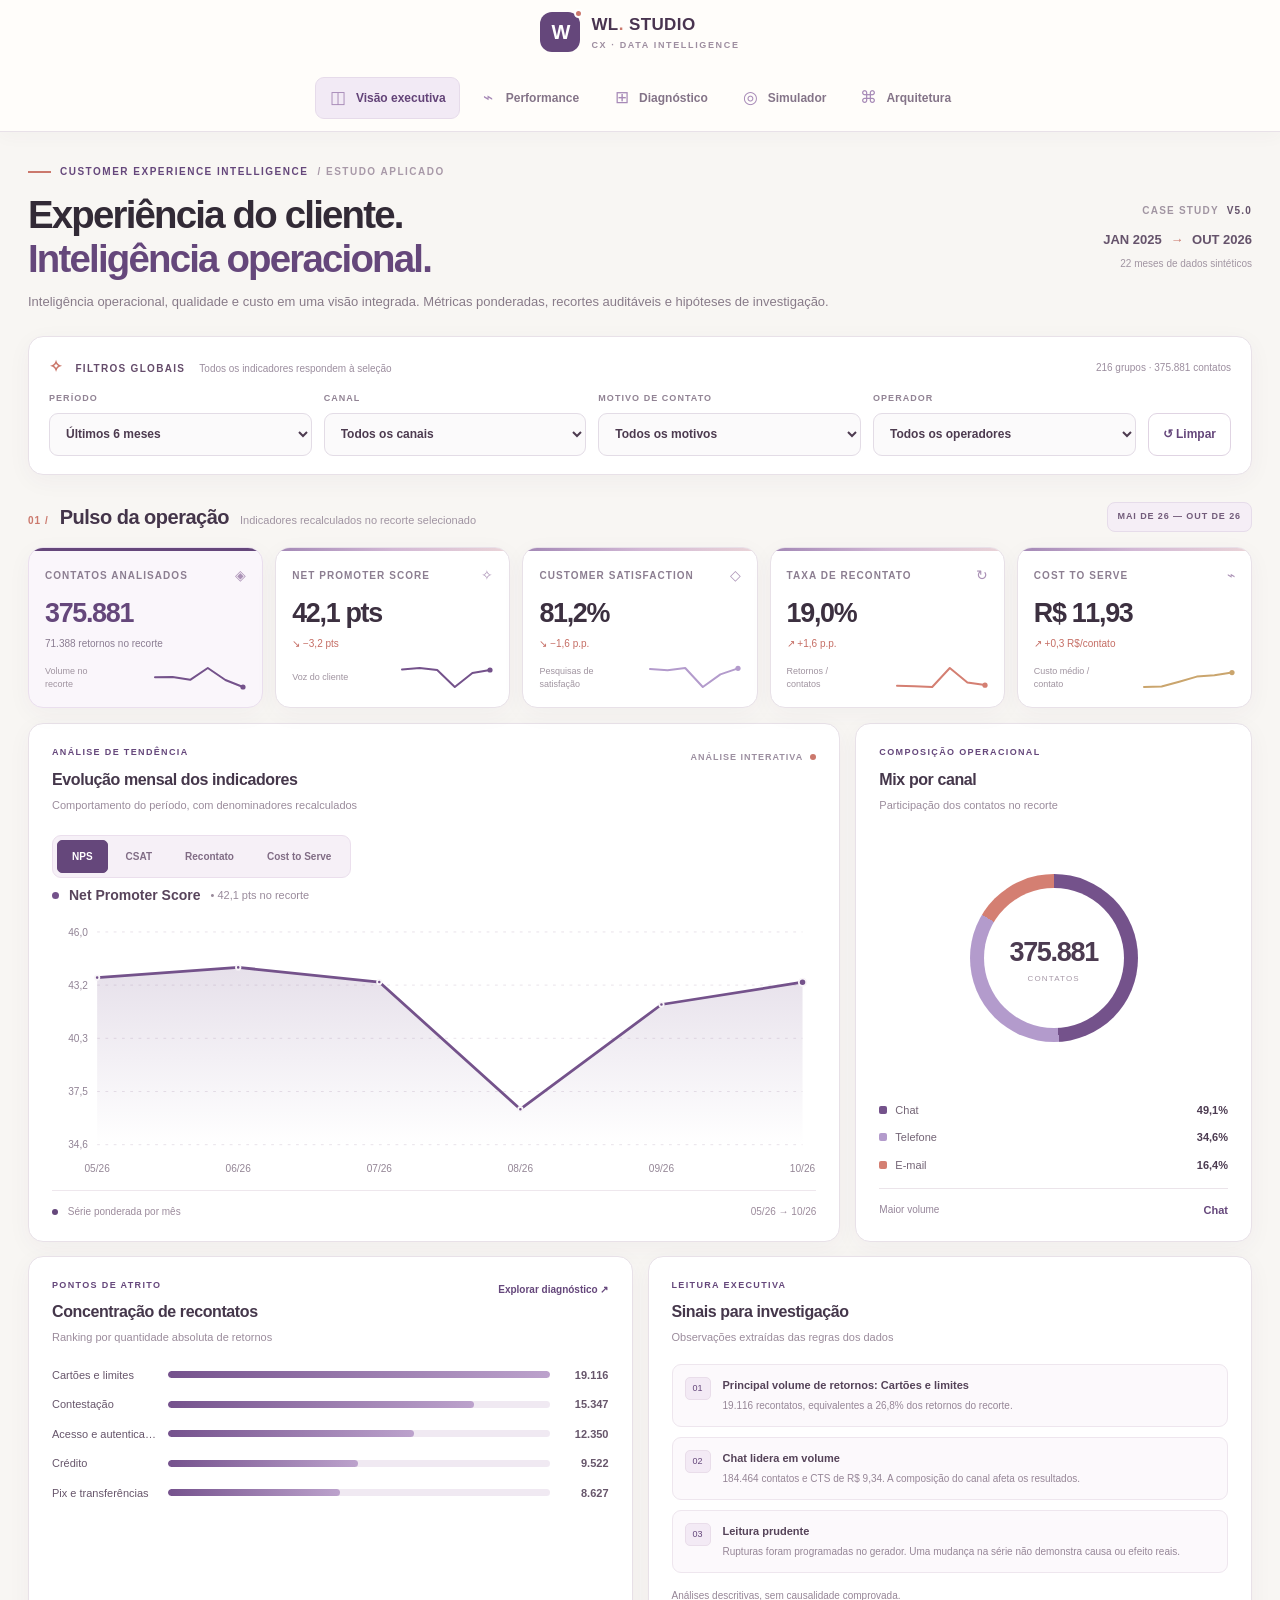
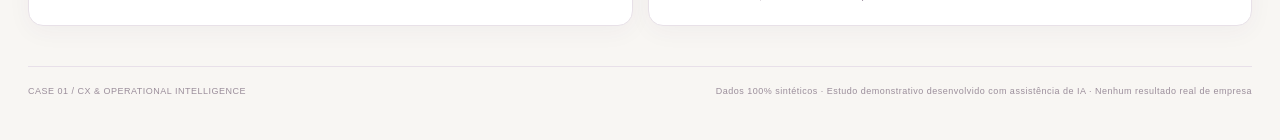
==== commit 75362f35: "fix(case01): republicar dashboard V5 com scripts íntegros" ====
--- a/index.html
+++ b/index.html
@@ -3,9 +3,9 @@
 <head>
 <meta charset="utf-8">
 <meta name="viewport" content="width=device-width, initial-scale=1">
-<meta name="theme-color" content="#090f18">
+<meta name="theme-color" content="#f8f6f3">
 <meta name="description" content="Case técnico demonstrativo em CX, NPS, CSAT, recontato e Cost to Serve com Python, SQLite, ETL e BI. Dados 100% sintéticos.">
-<title>Case 01 | Customer Experience Intelligence</title>
+<title>Case 01 | Customer Experience & Eficiência Operacional</title>
 <style>:root{color-scheme:dark;--bg:#090f18;--sidebar:#0b121c;--surface:#111d29;--surface2:#142331;--soft:#192c3b;--border:#243848;--borderdim:#1b2c3a;--text:#e9f3f5;--muted:#839ba9;--faint:#567180;--mint:#7de0cb;--violet:#b9a9fb;--peach:#f4b18e;--ice:#91c9de;--shadow:0 18px 46px #03080d45}*{box-sizing:border-box}html{scroll-behavior:smooth}body{margin:0;background:var(--bg);color:var(--text);font:13px/1.5 Inter,ui-sans-serif,-apple-system,BlinkMacSystemFont,'Segoe UI',Arial,sans-serif;-webkit-font-smoothing:antialiased}button,input,select{font:inherit}button{cursor:pointer}button:focus-visible,select:focus-visible,a:focus-visible,input:focus-visible{outline:2px solid var(--mint);outline-offset:3px}a{color:inherit;text-decoration:none}.shell{display:grid;grid-template-columns:245px minmax(0,1fr);min-height:100vh}.sidebar{background:linear-gradient(180deg,#0d1723,#0a111b 64%);border-right:1px solid #203342;position:sticky;height:100vh;top:0;display:flex;flex-direction:column;z-index:30;padding:27px 18px 18px}.brand{display:flex;align-items:center;gap:12px;padding:2px 11px 39px}.monogram{width:39px;height:39px;border-radius:11px;background:linear-gradient(145deg,#2b485a,#172b3c);border:1px solid #5b819257;display:grid;place-items:center;position:relative;font-size:20px;font-weight:850;letter-spacing:-1px}.monogram span{background:linear-gradient(130deg,#e1fdf8,#8cd7d6);background-clip:text;-webkit-background-clip:text;color:transparent}.monogram i{position:absolute;width:7px;height:7px;background:var(--mint);right:-3px;top:-3px;border-radius:50%;box-shadow:0 0 14px #77e7cb66}.brand strong{display:block;font-size:17px;letter-spacing:1.2px;font-weight:850}.brand-dot{color:var(--mint)}.brand small{display:block;letter-spacing:1.65px;color:#7894a1;font-weight:780;font-size:8px;margin-top:1px}.sidebar-label{letter-spacing:1.7px;font-size:9px;color:#63828d;font-weight:780;padding:0 12px;margin-bottom:12px}.sidebar-project{display:flex;align-items:center;gap:11px;padding:14px 10px;margin:0 0 31px;background:#152632;border:1px solid #284153;border-radius:11px}.project-icon{color:var(--mint);font-size:23px;line-height:1}.sidebar-project strong{font-size:12px;font-weight:760;display:block}.sidebar-project small{font-size:10px;color:#819bab}.nav-caption{letter-spacing:1.65px;color:#627c8a;font-size:9px;font-weight:850;padding:0 12px;margin-bottom:12px}.menu{display:grid;gap:4px}.nav-item{display:flex;align-items:center;gap:12px;border:1px solid transparent;padding:13px 13px;background:none;color:#88a0ae;border-radius:9px;text-align:left;font-weight:680;font-size:12px;width:100%}.nav-item:hover{color:var(--text);background:#172936}.nav-item.active{background:linear-gradient(90deg,#193b42,#183039);color:#d6fcf4;border-color:#2b5557;box-shadow:inset 3px 0 0 var(--mint)}.nav-glyph{font-size:20px;color:#7294a3;width:19px;line-height:.9;text-align:center;font-weight:450}.nav-item.active .nav-glyph{color:var(--mint)}.nav-index{margin-left:auto;font-size:9px;font-weight:700;color:#577784;letter-spacing:.4px}.nav-item.active .nav-index{color:#9ac7be}.side-bottom{margin-top:auto}.side-status{display:flex;align-items:flex-start;gap:10px;background:#12242d;border:1px solid #28423f;border-radius:9px;padding:12px 11px;margin-bottom:13px}.pulse{width:7px;height:7px;background:#7ce5c9;border-radius:50%;box-shadow:0 0 0 4px #7ce5c913;display:inline-block;flex:none;margin-top:5px}.side-status b{display:block;color:#a4deca;font-size:9px;letter-spacing:1.1px}.side-status small{font-size:10px;color:#7c9a9e}.repo-link{display:flex;align-items:center;justify-content:space-between;color:#a2bdc9;padding:9px 11px;font-size:11px}.repo-link:hover{color:#e0f7f3}.repo-link span{font-size:17px}.side-signature{display:flex;justify-content:space-between;border-top:1px solid #253540;padding:16px 6px 4px;font-size:9px;letter-spacing:1.1px;color:#5e7b86}.workspace{min-width:0;background:radial-gradient(ellipse at 87% 0%,#1d293848,transparent 30%),var(--bg)}.topbar{height:65px;border-bottom:1px solid #1c303f;display:flex;align-items:center;justify-content:space-between;padding:0 35px;background:#0d1720bf;gap:15px}.breadcrumbs{display:flex;align-items:center;gap:12px;color:#7793a2;font-size:10px;font-weight:760;letter-spacing:1.1px;white-space:nowrap}.breadcrumbs strong{color:#d5e7e9}.crumb-sep{color:#395869}.topbar-right{display:flex;align-items:center;gap:15px}.topbar-clock{font-size:9px;color:#718d9b;letter-spacing:1.1px;font-weight:760;white-space:nowrap}.data-pill{border:1px solid #2b4e4f;color:#a7dacb;border-radius:30px;font-size:9px;letter-spacing:.6px;padding:8px 12px;font-weight:790;display:flex;gap:9px;align-items:center;white-space:nowrap}.data-pill .pulse{margin:0;width:6px;height:6px}.topbar-github{color:#bad2d8;border:1px solid #2b4350;border-radius:8px;padding:6px 11px;font-size:15px}.mobile-menu{display:none;background:none;border:0;color:#d0e7e9}.content{max-width:1650px;margin:0 auto;padding:34px 35px 26px}.intro{display:flex;align-items:flex-end;justify-content:space-between;gap:20px;margin-bottom:28px}.eyebrow{display:flex;align-items:center;gap:9px;color:#a4c7c8;font-size:10px;letter-spacing:1.5px;font-weight:850}.eyebrow .bar{width:23px;height:2px;background:var(--mint);display:inline-block}.eyebrow-right{color:#617d88}.intro h1{font-size:clamp(28px,3vw,43px);font-weight:740;line-height:1.13;letter-spacing:-1.8px;margin:14px 0 10px}.intro h1 span{color:var(--mint)}.intro p{max-width:830px;font-size:13px;color:#90a8b5;line-height:1.75;margin:0}.intro-meta{text-align:right;min-width:195px;padding-bottom:3px}.version-label{font-size:10px;font-weight:790;letter-spacing:1.2px;color:#7a99a7}.version-label span{color:#d6dee5;margin-left:4px}.timeline{margin:12px 0 6px;font-size:13px;font-weight:780;color:#d5e6e8;white-space:nowrap}.timeline span{color:var(--mint);padding:0 5px}.meta-foot{color:#647e8b;font-size:10px}.filters{background:linear-gradient(120deg,#14212d,#12202a);border:1px solid #2b4050;border-radius:12px;padding:16px 19px 17px;margin-bottom:30px;box-shadow:var(--shadow)}.filter-title{display:flex;justify-content:space-between;gap:20px;align-items:center;margin-bottom:13px}.filter-title>div{color:#c2d5dc;font-size:10px;letter-spacing:1.3px;font-weight:840}.filter-gear{color:var(--mint);font-size:16px;margin-right:8px}.filter-title small{font-size:10px;color:#678998;letter-spacing:0;margin-left:10px;font-weight:450}.filter-count{font-size:10px;color:#8faaa9}.filter-grid{display:grid;grid-template-columns:repeat(4,minmax(0,1fr)) 79px;gap:10px;align-items:end}.filter-grid label{display:block;font-size:9px;font-weight:820;letter-spacing:1.05px;color:#90a8b4}.filter-grid select{margin-top:7px;width:100%;height:40px;border-radius:7px;border:1px solid #304858;background:#0e1924;color:#d5e3e8;padding:0 12px;outline-offset:2px;font-size:12px;font-weight:620;appearance:none;background-image:url("data:image/svg+xml,%3Csvg xmlns='http://www.w3.org/2000/svg' width='12' height='8'%3E%3Cpath d='M1 1l5 5 5-5' fill='none' stroke='%2389abb6' stroke-width='1.5'/%3E%3C/svg%3E");background-repeat:no-repeat;background-position:right 12px center;padding-right:28px}.reset-btn{height:40px;border:1px solid #34545e;color:#b5d1d8;background:#1a303c;border-radius:7px;font-size:11px;font-weight:740}.reset-btn:hover{border-color:var(--mint);color:var(--mint)}.page{display:none;animation:panelIn .22s ease}.page.active{display:block}@keyframes panelIn{from{opacity:.5;transform:translateY(4px)}to{opacity:1;transform:none}}.section-line{display:flex;align-items:center;justify-content:space-between;gap:15px;margin:0 0 15px}.section-line>div{display:flex;align-items:baseline;gap:11px;flex-wrap:wrap}.section-code{font-size:10px;color:var(--mint);font-weight:780;letter-spacing:1px}.section-line h2{margin:0;font-size:18px;font-weight:770;letter-spacing:-.5px}.section-desc{font-size:11px;color:#78919f}.period-tag{color:#849ba7;letter-spacing:.9px;border:1px solid #263e4c;background:#111f2b;padding:7px 10px;font-size:9px;font-weight:740;border-radius:6px;white-space:nowrap}.kpi-grid{display:grid;grid-template-columns:repeat(5,minmax(0,1fr));gap:11px;margin-bottom:15px}.kpi{background:linear-gradient(151deg,#172733,#101c27);border:1px solid #2c4250;border-radius:11px;padding:16px 17px 12px;min-width:0;position:relative;overflow:hidden}.kpi:first-child{background:linear-gradient(145deg,#194139,#152b32);border-color:#347067}.kpi:after{content:"";position:absolute;height:2px;left:18px;right:18px;top:0;background:linear-gradient(90deg,#729dad00,#7399a74d,#729dad00)}.kpi:first-child:after{background:linear-gradient(90deg,transparent,var(--mint),transparent)}.kpi-top{display:flex;justify-content:space-between;align-items:center;gap:6px}.kpi-label{font-size:9px;color:#91a8b3;letter-spacing:1.05px;font-weight:820;text-transform:uppercase}.kpi-icon{font-size:14px;color:#648895}.kpi-value{font-size:clamp(24px,2.3vw,34px);line-height:1.28;font-weight:790;letter-spacing:-1.3px;font-variant-numeric:tabular-nums;margin:12px 0 3px;white-space:nowrap}.kpi:first-child .kpi-value{color:#a4f0df}.kpi-meta{font-size:10px;color:#8b9eaa;min-height:19px}.kpi-meta.good{color:var(--mint)}.kpi-meta.bad{color:var(--peach)}.kpi-meta.neutral{color:#9cbbca}.kpi-bottom{display:flex;align-items:center;justify-content:space-between;gap:5px;margin-top:7px;min-height:30px}.kpi-sub{font-size:9px;color:#5f7e8c;max-width:70px;line-height:1.45}.sparkline{width:92px;height:31px;max-width:48%;flex:none}.dashboard-grid{display:grid;grid-template-columns:minmax(0,1.7fr) minmax(275px,.83fr);gap:14px;margin-bottom:14px}.panel{min-width:0;background:linear-gradient(152deg,#14232f,#101c27);border:1px solid #293e4c;border-radius:12px;box-shadow:0 12px 30px #030a1050;padding:20px 22px}.panel-heading{display:flex;justify-content:space-between;align-items:flex-start;gap:12px}.panel-kicker{font-size:9px;letter-spacing:1.35px;color:var(--mint);font-weight:800;margin-bottom:8px}.panel-heading h3,.panel h3{font-size:16px;font-weight:750;letter-spacing:-.4px;color:#e3eff1;margin:0}.panel-heading p{font-size:11px;color:#7c95a3;margin:5px 0 0}.chart-accent{font-size:9px;color:#617f8f;font-weight:700;letter-spacing:1px;white-space:nowrap;margin-top:5px}.chart-accent i{width:6px;height:6px;display:inline-block;margin-left:4px;border-radius:50%;background:var(--mint);box-shadow:0 0 8px #7de0cb60}.metric-switch{margin:22px 0 4px;display:inline-flex;gap:3px;padding:4px;background:#0c1924;border:1px solid #243b4a;border-radius:8px}.metric-option{border:1px solid transparent;color:#8ba5b2;background:none;padding:8px 15px;border-radius:5px;font-size:10px;font-weight:750}.metric-option.active{border-color:#345c60;background:#20413f;color:#baf5e7}.metric-option:hover{color:#fff}.chart-wrap{position:relative;min-height:260px}.chart-legend{height:26px;display:flex;align-items:center;gap:10px;color:#90a9b5;font-size:11px}.chart-legend strong{font-size:14px;color:#e8f4f5}.chart-legend span{color:#7a96a5}svg{overflow:visible}#mainChart,#detailChart{display:block;width:100%;height:auto;min-height:205px;overflow:hidden}.chart-tooltip{position:absolute;z-index:10;background:#eaf6f5;color:#163543;border:1px solid #abd6ca;box-shadow:0 14px 26px #020a0e7f;padding:9px 12px;border-radius:7px;font-size:11px;pointer-events:none;white-space:nowrap}.chart-tooltip[hidden]{display:none}.chart-footer{display:flex;align-items:center;justify-content:space-between;color:#5d7d8c;border-top:1px solid #263c49;font-size:10px;padding-top:13px;margin-top:5px}.dot{display:inline-block;width:6px;height:6px;border-radius:50%;vertical-align:middle;margin-right:7px}.dot.mint{background:var(--mint)}.mix-panel{display:flex;flex-direction:column}.donut-area{display:grid;place-items:center;flex:1;margin:17px 0 5px}.donut{height:168px;width:168px;border-radius:50%;display:grid;place-items:center;position:relative;background:conic-gradient(var(--mint) 0 45%,var(--violet) 45% 73%,var(--peach) 73% 100%);box-shadow:0 0 35px #6bccbb0b}.donut:before{content:"";position:absolute;inset:14px;background:#111f2b;border-radius:50%}.donut-hole{position:relative;text-align:center}.donut-hole span{display:block;font-weight:780;font-size:27px;letter-spacing:-1.3px}.donut-hole small{display:block;font-size:8px;letter-spacing:1.15px;color:#839ca9}.channel-legend{display:grid;gap:11px;padding:10px 0 15px}.channel-item{display:flex;align-items:center;gap:8px;font-size:11px;color:#b4c9cf}.channel-bullet{display:inline-block;height:8px;width:8px;border-radius:2px;flex:none}.channel-name{flex:1}.channel-percent{color:#e9f4f5;font-weight:730}.mix-foot{display:flex;justify-content:space-between;gap:8px;border-top:1px solid #293d49;padding-top:13px;color:#6d8b9a;font-size:10px}.mix-foot strong{color:var(--mint);font-size:11px}.bottom-grid{display:grid;grid-template-columns:1fr 1fr;gap:14px}.compact-panel{min-height:305px}.text-action{background:none;border:0;color:var(--mint);font-size:10px;font-weight:700;padding:3px 0}.text-action:hover{text-decoration:underline}.pareto{display:grid;gap:13px;margin-top:21px}.pareto-row{display:grid;grid-template-columns:120px minmax(0,1fr) 50px;gap:11px;align-items:center;font-size:11px}.pareto-name{white-space:nowrap;overflow:hidden;text-overflow:ellipsis;color:#b8ced3}.pareto-track{height:7px;background:#1e3441;border-radius:6px;overflow:hidden}.pareto-fill{height:100%;border-radius:6px;background:linear-gradient(90deg,#5ecdbb,#b2f0df)}.pareto-value{text-align:right;color:#d7e7eb;font-weight:770}.executive-signals{display:grid;gap:10px;margin-top:18px}.executive-signal{display:flex;gap:12px;align-items:flex-start;background:#162735;border:1px solid #2a4150;padding:12px;border-radius:8px}.signal-number{border:1px solid #466b70;color:var(--mint);font-size:9px;padding:4px 7px;border-radius:5px}.signal-body b{display:block;font-size:11px;color:#d7e8eb}.signal-body p{font-size:10px;color:#85a0ab;line-height:1.55;margin:5px 0 0}.insight-disclaimer{color:#6d8794;margin-top:15px;font-size:10px}.trends-grid{display:grid;grid-template-columns:minmax(0,1.6fr) minmax(250px,.7fr);gap:14px;margin-bottom:14px}.trend-context h3{font-size:19px}.context-stack{display:grid;gap:16px;margin-top:29px}.context-item{display:flex;gap:12px}.context-item>span{color:var(--mint);font-weight:780;font-size:11px}.context-item b{font-size:12px}.context-item p{font-size:11px;color:#83a0ab;line-height:1.6;margin:5px 0 0}.table-panel{margin-bottom:14px}.table-scroller{max-width:100%;overflow-x:auto;margin-top:18px}.data-table{border-collapse:collapse;width:100%;font-size:11px;white-space:nowrap}.data-table th{color:#7495a3;font-size:9px;letter-spacing:1px;font-weight:820;text-align:right;padding:12px 9px;border-bottom:1px solid #395361;background:#142631}.data-table td{text-align:right;color:#bdcdd3;padding:12px 9px;border-bottom:1px solid #263e4c}.data-table td:first-child,.data-table th:first-child{text-align:left}.data-table tbody tr:hover{background:#1d3441}.data-table tbody tr:last-child td{border-bottom:0}.data-table td:first-child{color:#d8e8eb;font-weight:720}.diagnostics-grid{display:grid;grid-template-columns:minmax(0,1.25fr) minmax(0,1fr);gap:14px;margin-bottom:14px}.partner-grid{display:grid;grid-template-columns:1fr 1fr;gap:10px;margin-top:20px}.partner-card{padding:15px;background:#0e1b27;border:1px solid #304651;border-radius:8px}.partner-card b{display:block;font-size:12px}.partner-card small{font-size:10px;color:#819cab}.partner-stats{display:grid;grid-template-columns:1fr 1fr;gap:12px;margin-top:20px}.partner-stats span{display:block;font-size:9px;color:#809aa8}.partner-stats strong{font-size:17px;color:var(--mint)}.analysis-list{display:grid;gap:13px;margin-top:17px}.analysis-item{border-left:2px solid var(--mint);background:#152a33;padding:12px 14px}.analysis-item b{font-size:11px}.analysis-item p{font-size:11px;color:#8ca7b2;line-height:1.6;margin:5px 0 0}.scenario-hero{background:radial-gradient(circle at 95% 10%,#28636155,transparent 40%),linear-gradient(130deg,#183340,#10202d);border:1px solid #31534e;border-radius:12px;padding:31px 35px;margin-bottom:14px}.scenario-label{font-size:9px;color:var(--mint);letter-spacing:1.4px;font-weight:830}.scenario-hero h3{font-size:clamp(24px,2.4vw,34px);font-weight:680;line-height:1.32;letter-spacing:-1px;margin:12px 0 11px}.scenario-hero p{color:#97b0b9;max-width:810px;font-size:12px;line-height:1.8}.scenario-grid{display:grid;grid-template-columns:1fr 1fr;gap:14px}.scenario-control,.result-card{padding:25px 27px;min-height:275px}.scenario-control-head{display:flex;align-items:center;justify-content:space-between;gap:12px;margin-top:20px}.scenario-control-head h3{font-size:13px}.scenario-control-head strong{font-size:35px;color:var(--mint)}#scenarioSlider{width:100%;margin:27px 0 9px;accent-color:var(--mint);cursor:pointer}.slider-labels{display:flex;justify-content:space-between;color:#6e8b9a;font-size:10px}.scenario-components{display:grid;grid-template-columns:1fr 1fr;margin-top:32px;padding-top:16px;border-top:1px solid #304653}.scenario-components small,.result-bottom small{display:block;color:#7795a2;font-size:9px;letter-spacing:.8px}.scenario-components strong{font-size:20px;display:block;margin-top:7px}.result-card{background:radial-gradient(ellipse at 80% 5%,#254e4955,transparent 50%),linear-gradient(150deg,#16322f,#11242b);border-color:#3b665b}.result-label{font-size:13px;color:#abccbe;margin-top:25px}.result-value{font-size:clamp(35px,4vw,52px);letter-spacing:-2px;font-weight:760;color:#a1f1da;margin:10px 0}.result-rule{height:1px;background:#416a60;margin:22px 0 18px}.result-bottom{display:grid;grid-template-columns:1fr 1fr;gap:15px}.result-bottom strong{font-size:20px;margin-top:7px;display:block}.method-note{display:flex;align-items:flex-start;gap:13px;margin-top:17px;padding:13px 17px;border:1px solid #385256;border-radius:8px;background:#15282f;color:#9db1ad;font-size:11px}.method-note span{color:var(--mint);font-size:18px}.method-note p{margin:0;line-height:1.7}.method-note strong{color:#c4ded6}.engineering-panel{margin-bottom:14px}.pipeline{display:flex;align-items:stretch;gap:8px;margin:26px 0 7px}.pipeline-step{flex:1;min-width:0;padding:17px 13px;background:linear-gradient(145deg,#1a343d,#152832);border:1px solid #37545a;border-radius:8px}.pipeline-step span{display:block;color:var(--mint);font-size:9px;font-weight:840;letter-spacing:.8px}.pipeline-step b{display:block;font-size:12px;margin:13px 0 5px}.pipeline-step small{font-size:10px;color:#829faa}.pipeline-arrow{display:flex;align-items:center;color:var(--mint);font-size:19px}.method-cards{display:grid;grid-template-columns:1fr 1fr;gap:14px}.method-cards>article>span{color:var(--mint);font-size:10px;letter-spacing:1px}.method-cards h3{margin:12px 0 20px}.formula{border-top:1px solid #2a424e;padding:12px 0}.formula b{display:block;font-size:11px;color:#d1e8e9}.formula code{display:block;margin-top:5px;font-size:11px;color:#9eb3c1;white-space:normal}.method-cards p{color:#91a7b0;font-size:12px;line-height:1.8}.export-btn{margin-top:15px;border:1px solid #4e8a78;background:#1c5047;border-radius:7px;color:#c1f6e5;padding:12px 17px;font-weight:730;font-size:12px}.export-btn:hover{background:#266e60}.footer-refs{display:flex;gap:24px;margin-top:20px;color:var(--mint);font-size:11px}.footer{display:flex;justify-content:space-between;gap:20px;border-top:1px solid #273b47;color:#67848e;font-size:9px;letter-spacing:.5px;margin-top:40px;padding-top:18px}.footer span:last-child{text-align:right}
 @media(max-width:1450px){.kpi-grid{gap:9px}.kpi{padding:14px 13px}.kpi-value{font-size:27px}.panel{padding:18px}.pareto-row{grid-template-columns:105px minmax(0,1fr) 48px}.content{padding:29px 25px}.topbar{padding:0 25px}}
 @media(max-width:1170px){.shell{grid-template-columns:205px minmax(0,1fr)}.sidebar{padding:21px 12px}.brand{padding:0 9px 30px}.sidebar-project{padding:10px 6px}.sidebar-project strong{font-size:11px}.nav-item{padding:12px 9px}.kpi-grid{grid-template-columns:repeat(3,minmax(0,1fr))}.dashboard-grid{grid-template-columns:minmax(0,1.45fr) minmax(240px,.8fr)}.bottom-grid{grid-template-columns:1fr}.filter-grid{grid-template-columns:repeat(2,minmax(0,1fr)) 80px}.filter-grid label:nth-child(3){grid-column:1}.filter-grid label:nth-child(4){grid-column:2}.reset-btn{grid-column:3;grid-row:1/3;align-self:stretch;height:auto}.topbar-clock{display:none}.trends-grid,.diagnostics-grid{grid-template-columns:1fr}}
@@ -14,6 +14,163 @@
 @media(prefers-reduced-motion:reduce){html{scroll-behavior:auto}.page{animation:none}.sidebar{transition:none}}
 
 @media(max-width:670px){.data-pill{display:none}}
+
+
+/* CASE 01 V5 | editorial light. Paleta: marfim, ameixa, lavanda e coral. */
+:root{color-scheme:light;--bg:#f8f6f3;--sidebar:#fffdfa;--surface:#fff;--surface2:#faf8fb;--soft:#f4edf5;--border:#e8e1e8;--borderdim:#eee7ed;--text:#332b38;--muted:#8a7c8e;--faint:#aaa0a8;--mint:#74528b;--violet:#b39bcc;--peach:#d47f72;--ice:#caa56d;--shadow:0 6px 25px #4b38530b;--plum:#65477b;--coral:#cb786c}
+body{background:var(--bg);color:var(--text);font-size:14px}
+.shell{display:block}
+.sidebar{position:sticky;top:0;z-index:30;width:100%;height:auto;padding:12px max(24px,calc((100vw - 1510px)/2 + 28px));display:flex;align-items:center;justify-content:space-between;gap:25px;background:#fffdfaee;border:0;border-bottom:1px solid var(--border);box-shadow:0 5px 16px #55445c08;backdrop-filter:blur(18px)}
+.brand{padding:0;white-space:nowrap;gap:11px}
+.brand strong{font-size:17px;letter-spacing:.4px;color:#493450}
+.brand small{color:#9e8ea0;font-size:9px}
+.brand-dot{color:var(--coral)}
+.monogram{width:40px;height:40px;display:grid;place-items:center;background:var(--plum);border:0;color:white;border-radius:12px}
+.monogram span{background:none;-webkit-background-clip:initial;background-clip:initial;color:white}
+.monogram i{background:var(--coral);box-shadow:none;border:2px solid white;width:9px;height:9px}
+.sidebar-label,.sidebar-project,.nav-caption,.side-bottom{display:none}
+.menu{display:flex;gap:5px;min-width:0;overflow:auto;scrollbar-width:none}
+.nav-item{flex:none;width:auto;padding:11px 13px;border:1px solid transparent;background:transparent;color:#847488;border-radius:9px;font-size:12px;white-space:nowrap;gap:8px}
+.nav-item:hover{color:var(--plum);background:#f6eff7}
+.nav-item.active{background:#f2eaf5;color:#634378;border-color:#e6dbea;box-shadow:none}
+.nav-glyph,.nav-item.active .nav-glyph{font-size:17px;color:#a78ab7}
+.nav-index{display:none}
+.workspace{background:var(--bg)}
+.topbar{display:none}
+.content{max-width:1510px;padding:32px 28px 42px;margin:auto}
+.intro{align-items:center;margin-bottom:23px}
+.eyebrow{color:var(--plum);font-size:10px}
+.eyebrow .bar{background:var(--coral)}
+.eyebrow-right{color:#a899a8}
+.intro h1{color:#322a36;line-height:1.15;font-weight:805}
+.intro h1 span{color:var(--plum)}
+.intro p{color:#887b89;font-size:13px;line-height:1.7}
+.version-label,.meta-foot{color:#a195a2}
+.version-label span,.timeline{color:#65536b}
+.timeline span{color:var(--coral)}
+.filters{padding:18px 20px;border:1px solid var(--border);background:#fff;box-shadow:var(--shadow);border-radius:15px;margin-bottom:27px}
+.filter-title>div{color:#654c6b}
+.filter-gear{color:var(--coral)}
+.filter-title small,.filter-count{color:#9c8e9f}
+.filter-grid{grid-template-columns:repeat(4,minmax(0,1fr)) auto;gap:12px}
+.filter-grid label{color:#918394}
+.filter-grid select{background:#fbfafb;color:#4d3b50;border:1px solid #e3dce6;height:43px;border-radius:9px;font-size:12px;background-image:none;appearance:auto}
+.reset-btn{height:43px;padding:0 14px;background:white;color:var(--plum);border-color:#e0d4e3;border-radius:9px;font-size:12px}
+.reset-btn:hover{color:#4f3460;border-color:#c7abc9;background:#f7f0f8}
+.section-line h2{font-size:20px;color:#44354a}
+.section-code{color:var(--coral)}
+.section-desc{color:#a094a2}
+.period-tag{background:#f5eef6;color:#735c7b;border-color:#e6dcea;border-radius:8px}
+.kpi-grid{gap:12px}
+.kpi{background:#fff;border:1px solid var(--border);border-radius:15px;box-shadow:var(--shadow);padding:17px 16px 14px}
+.kpi:first-child{background:#faf6fb;border-color:#eadfee}
+.kpi:after{left:0;right:0;top:0;height:3px;background:linear-gradient(90deg,#a287b5,#d2b8d5,#ead4d8)}
+.kpi:first-child:after{background:var(--plum)}
+.kpi-label{color:#8c7e91;font-size:10px}
+.kpi-icon{color:#ab92b6}
+.kpi-value{color:#3c3040;font-size:clamp(23px,2.1vw,33px);margin:10px 0 6px}
+.kpi:first-child .kpi-value{color:var(--plum)}
+.kpi-meta{color:#988b9b}
+.kpi-meta.good{color:#487e64}
+.kpi-meta.bad{color:#c56d64}
+.kpi-meta.neutral{color:#8b7d92}
+.kpi-sub{color:#a094a0}
+.panel{background:#fff;border:1px solid var(--border);border-radius:15px;box-shadow:var(--shadow);padding:22px 23px}
+.dashboard-grid,.bottom-grid,.trends-grid,.diagnostics-grid,.scenario-grid,.method-cards{gap:15px}
+.panel-heading h3,.panel h3{color:#45374b}
+.panel-heading p{color:#9b8c9c}
+.panel-kicker{color:var(--plum)}
+.chart-accent{color:#9c8fa0}
+.chart-accent i{background:var(--coral);box-shadow:none}
+.metric-switch{background:#f6f0f7;border-color:#ebdfed;border-radius:9px}
+.metric-option{color:#806c85;padding:8px 14px}
+.metric-option.active{background:var(--plum);color:#fff;border-color:var(--plum)}
+.metric-option:hover{color:var(--plum)}
+.chart-legend,.chart-legend span{color:#998a9b}
+.chart-legend strong{color:#58445b}
+.chart-tooltip{background:#4c3b55;color:#fff;border:0;box-shadow:0 10px 25px #56445e30}
+.chart-footer{border-top:1px solid #eee7ed;color:#9c8b9c}
+.dot.mint{background:var(--plum)}
+.donut{background:conic-gradient(var(--plum) 0 45%,var(--violet) 45% 73%,var(--coral) 73% 100%);box-shadow:none}
+.donut:before{background:#fff}
+.donut-hole span,.channel-percent{color:#4c3b51}
+.donut-hole small{color:#a698a7}
+.channel-item{color:#736475}
+.mix-foot{border-top-color:#ebe4ea;color:#96869a}
+.mix-foot strong{color:var(--plum)}
+.text-action,.footer-refs{color:var(--plum)}
+.pareto-name,.pareto-value{color:#67566b}
+.pareto-track{background:#f0e9f2}
+.pareto-fill{background:linear-gradient(90deg,#75528d,#bca2cc)}
+.executive-signal{background:#fcf9fc;border-color:#eee6ee;border-radius:9px}
+.signal-number{color:var(--plum);border:1px solid #e9ddea;background:#f3eaf5}
+.signal-body b{color:#554359}
+.signal-body p,.insight-disclaimer{color:#968697}
+.context-item>span{color:var(--plum)}
+.context-item b{color:#4b3a50}
+.context-item p{color:#998a99}
+.data-table th{background:#faf7fa;color:#918293;border-color:#e9e1e8}
+.data-table td{color:#706170;border-color:#eee9ed}
+.data-table td:first-child{color:#514155}
+.data-table tbody tr:hover{background:#fcf9fc}
+.partner-card{background:#fbf8fc;border:1px solid #ede5ed;border-radius:10px}
+.partner-card b{color:#58465d}
+.partner-card small,.partner-stats span{color:#9c8b9e}
+.partner-stats strong{color:var(--plum)}
+.analysis-item{border-left-color:var(--coral);background:#fbf8fb}
+.analysis-item b{color:#57475d}
+.analysis-item p{color:#968597}
+.scenario-hero{background:linear-gradient(120deg,#f3eaf6,#fff8f2);border-color:#e9dcea;border-radius:15px}
+.scenario-label{color:var(--plum)}
+.scenario-hero h3{color:#4b3551}
+.scenario-hero p{color:#8d7b90}
+.scenario-control-head strong{color:var(--plum)}
+#scenarioSlider{accent-color:var(--plum)}
+.slider-labels,.scenario-components small,.result-bottom small{color:#9a8a9a}
+.scenario-components{border-top-color:#eee5eb}
+.scenario-components strong,.result-bottom strong{color:#504054}
+.result-card{background:#f5ecf6;border-color:#e5d7e9}
+.result-label{color:#8e7890}
+.result-value{color:var(--plum)}
+.result-rule{background:#e2d3e5}
+.method-note{background:#fbf8fb;border-color:#e9dfe9;color:#8d7e8d}
+.method-note span,.method-note strong{color:var(--plum)}
+.pipeline-step{background:#fbf8fc;border-color:#eae2ea;border-radius:10px}
+.pipeline-step span,.method-cards>article>span{color:var(--plum)}
+.pipeline-step b,.formula b{color:#58465e}
+.pipeline-step small,.method-cards p,.formula code{color:#968797}
+.pipeline-arrow{color:#a18baf}
+.formula{border-top-color:#ece4ed}
+.export-btn{background:var(--plum);border-color:var(--plum);color:white}
+.export-btn:hover{background:#4e3463}
+.footer{border-top-color:#e8e0e9;color:#9b8e9b}
+@media(max-width:1190px){
+.sidebar{padding:11px 16px;flex-wrap:wrap;justify-content:center}
+.menu{max-width:100%}
+.filter-grid{grid-template-columns:repeat(2,minmax(0,1fr)) auto}
+.filter-grid label:nth-child(3){grid-column:1}
+.filter-grid label:nth-child(4){grid-column:2}
+.reset-btn{grid-column:3;grid-row:1/3;height:auto}
+}
+@media(max-width:860px){
+.sidebar{position:sticky;display:block;left:auto;width:100%;height:auto;padding:10px 0 0;box-shadow:0 4px 16px #55425c0b}
+.brand{padding:0 16px 10px}
+.menu{display:flex;padding:0 9px;justify-content:flex-start;overflow-x:auto}
+.nav-item{width:auto;padding:11px 12px;border-radius:8px 8px 0 0;font-size:11px}
+.nav-glyph{display:none}
+.content{padding:24px 14px 35px}
+.mobile-menu{display:none}
+}
+@media(max-width:670px){
+.filter-grid{grid-template-columns:repeat(2,minmax(0,1fr))}
+.filter-grid label:nth-child(3),.filter-grid label:nth-child(4){grid-column:auto}
+.reset-btn{grid-column:1/-1;grid-row:auto;height:42px}
+.kpi-grid{grid-template-columns:repeat(2,minmax(0,1fr))}
+.dashboard-grid,.bottom-grid,.scenario-grid,.method-cards{grid-template-columns:1fr}
+.intro h1{font-size:29px}
+.panel{padding:18px 15px}
+.footer span:last-child{text-align:left}
+}
 </style>
 </head>
 <body>
@@ -21,7 +178,7 @@
   <aside class="sidebar" aria-label="Navegação principal">
     <div class="brand">
       <div class="monogram" aria-hidden="true"><span>W</span><i></i></div>
-      <div><strong>WL<span class="brand-dot">.</span> LAB</strong><small>DATA INTELLIGENCE</small></div>
+      <div><strong>WL<span class="brand-dot">.</span> STUDIO</strong><small>CX · DATA INTELLIGENCE</small></div>
     </div>
     <div class="sidebar-label">PORTFÓLIO / CASE 01</div>
     <div class="sidebar-project"><span class="project-icon">◈</span><div><strong>Customer Experience</strong><small>Performance & Efficiency</small></div></div>
@@ -46,8 +203,8 @@
     </header>
     <main class="content">
       <div class="intro">
-        <div><div class="eyebrow"><span class="bar"></span> CUSTOMER EXPERIENCE INTELLIGENCE <span class="eyebrow-right">/ ESTUDO APLICADO</span></div><h1>Experiência do cliente.<br><span>Decisões orientadas por dados.</span></h1><p>Inteligência operacional, qualidade e custo em uma visão integrada. Métricas ponderadas, recortes auditáveis e hipóteses de investigação.</p></div>
-        <div class="intro-meta"><div class="version-label">CASE STUDY <span>V4.0</span></div><div class="timeline">JAN 2025 <span>→</span> OUT 2026</div><div class="meta-foot">22 meses de dados sintéticos</div></div>
+        <div><div class="eyebrow"><span class="bar"></span> CUSTOMER EXPERIENCE INTELLIGENCE <span class="eyebrow-right">/ ESTUDO APLICADO</span></div><h1>Experiência do cliente.<br><span>Inteligência operacional.</span></h1><p>Inteligência operacional, qualidade e custo em uma visão integrada. Métricas ponderadas, recortes auditáveis e hipóteses de investigação.</p></div>
+        <div class="intro-meta"><div class="version-label">CASE STUDY <span>V5.0</span></div><div class="timeline">JAN 2025 <span>→</span> OUT 2026</div><div class="meta-foot">22 meses de dados sintéticos</div></div>
       </div>
       <section class="filters" aria-label="Filtros globais do painel">
         <div class="filter-title"><div><span class="filter-gear">✧</span> FILTROS GLOBAIS <small>Todos os indicadores respondem à seleção</small></div><span class="filter-count" id="filterCount" aria-live="polite">Carregando...</span></div>
@@ -63,7 +220,7 @@
         <div class="section-line"><div><span class="section-code">01 /</span><h2>Pulso da operação</h2><span class="section-desc">Indicadores recalculados no recorte selecionado</span></div><span class="period-tag" id="periodSummary">MAI 2026 — OUT 2026</span></div>
         <div class="kpi-grid" id="kpiGrid" aria-live="polite"></div>
         <div class="dashboard-grid">
-          <article class="panel chart-panel"><div class="panel-heading"><div><div class="panel-kicker">ANÁLISE DE TENDÊNCIA</div><h3>Evolução mensal dos indicadores</h3><p>Comportamento do período, com denominadores recalculados</p></div><span class="chart-accent">LIVE ANALYTICS <i></i></span></div><div class="metric-switch" id="metricSwitch" aria-label="Selecionar métrica"><button class="metric-option active" data-metric="nps" type="button">NPS</button><button class="metric-option" data-metric="csat" type="button">CSAT</button><button class="metric-option" data-metric="recontato" type="button">Recontato</button><button class="metric-option" data-metric="cts" type="button">Cost to Serve</button></div><div class="chart-wrap"><div class="chart-legend" id="chartLegend"></div><svg id="mainChart" viewBox="0 0 830 300" role="img" aria-label="Gráfico mensal de performance"><title>Evolução dos indicadores por mês</title></svg><div class="chart-tooltip" id="chartTooltip" hidden></div></div><div class="chart-footer"><span><i class="dot mint"></i> Série ponderada por mês</span><span id="chartObservation">Base sintética / 2026</span></div></article>
+          <article class="panel chart-panel"><div class="panel-heading"><div><div class="panel-kicker">ANÁLISE DE TENDÊNCIA</div><h3>Evolução mensal dos indicadores</h3><p>Comportamento do período, com denominadores recalculados</p></div><span class="chart-accent">ANÁLISE INTERATIVA <i></i></span></div><div class="metric-switch" id="metricSwitch" aria-label="Selecionar métrica"><button class="metric-option active" data-metric="nps" type="button">NPS</button><button class="metric-option" data-metric="csat" type="button">CSAT</button><button class="metric-option" data-metric="recontato" type="button">Recontato</button><button class="metric-option" data-metric="cts" type="button">Cost to Serve</button></div><div class="chart-wrap"><div class="chart-legend" id="chartLegend"></div><svg id="mainChart" viewBox="0 0 830 300" role="img" aria-label="Gráfico mensal de performance"><title>Evolução dos indicadores por mês</title></svg><div class="chart-tooltip" id="chartTooltip" hidden></div></div><div class="chart-footer"><span><i class="dot mint"></i> Série ponderada por mês</span><span id="chartObservation">Base sintética / 2026</span></div></article>
           <article class="panel mix-panel"><div class="panel-heading"><div><div class="panel-kicker">COMPOSIÇÃO OPERACIONAL</div><h3>Mix por canal</h3><p>Participação dos contatos no recorte</p></div></div><div class="donut-area"><div class="donut" id="channelDonut"><div class="donut-hole"><span id="donutTotal">--</span><small>CONTATOS</small></div></div></div><div id="channelLegend" class="channel-legend"></div><div class="mix-foot"><span>Maior volume</span><strong id="leadingChannel">--</strong></div></article>
         </div>
         <div class="bottom-grid">
@@ -115,10 +272,7 @@
 const safe=s=>String(s).replace(/[&<>"']/g,c=>({'&':'&amp;','<':'&lt;','>':'&gt;','"':'&quot;',"'":'&#39;'}[c]));
 const uniq=key=>[...new Set(RAW.map(r=>r[key]))].sort((a,b)=>String(a).localeCompare(String(b),'pt-BR'));
 const allMonths=uniq('mes');
-const defs={nps:{label:'Net Promoter Score',short:'NPS',format:n=>fmtDec(n)+' pts',unit:'pts',better:1,color:'#7de0cb'},csat:{label:'Customer Satisfaction',short:'CSAT',format:pct,unit:'p.p.',better:1,color:'#b9a9fb'},recontato:{label:'Taxa de recontato',short:'Recontato',format:pct,unit:'p.p.',better:-1,color:'#f4b18e'},cts:{label:'Cost to Serve',short:'CTS',format:fmtMoney,unit:'R
-</script>
-</body>
-</html>,better:-1,color:'#91c9de'}};
+const defs={nps:{label:'Net Promoter Score',short:'NPS',format:n=>fmtDec(n)+' pts',unit:'pts',better:1,color:'#74528b'},csat:{label:'Customer Satisfaction',short:'CSAT',format:pct,unit:'p.p.',better:1,color:'#b39bcc'},recontato:{label:'Taxa de recontato',short:'Recontato',format:pct,unit:'p.p.',better:-1,color:'#d47f72'},cts:{label:'Cost to Serve',short:'CTS',format:fmtMoney,unit:'R$',better:-1,color:'#caa56d'}};
 const state={page:'overview',metric:'nps',rows:[],months:[],summary:null,monthly:[]};
 function sum(rows){
  const o=Object.fromEntries(FIELDS.map(k=>[k,0]));
@@ -133,22 +287,22 @@
 function variation(key,current,previous){if(!Number.isFinite(current)||!Number.isFinite(previous))return{cls:'neutral',text:'Sem base comparável'};const diff=current-previous,unit=key==='nps'?' pts':key==='cts'?' R$/contato':' p.p.';const absolute=key==='cts'?fmtDec(Math.abs(diff)):fmtDec(Math.abs(diff));const arrow=diff>0?'↗':diff<0?'↘':'→';const sign=diff>0?'+':diff<0?'−':'';return{cls:diff===0?'neutral':diff*defs[key].better>0?'good':'bad',text:`${arrow} ${sign}${absolute}${unit}`};}
 function sparkline(values,color){const vals=values.filter(Number.isFinite);if(vals.length===0)return'';const lo=Math.min(...vals),hi=Math.max(...vals),span=Math.max(hi-lo,0.5);const coords=values.map((v,i)=>[i*88/Math.max(1,values.length-1),25-(v-lo)/span*19]).filter(v=>Number.isFinite(v[1]));const path=coords.map(([x,y],i)=>(i?'L':'M')+x.toFixed(1)+','+y.toFixed(1)).join(' ');return`<svg class="sparkline" viewBox="0 0 90 31" aria-hidden="true"><path d="${path}" fill="none" stroke="${color}" stroke-width="2" stroke-linecap="round" stroke-linejoin="round"/><circle cx="${coords[coords.length-1][0]}" cy="${coords[coords.length-1][1]}" r="2.6" fill="${color}"/></svg>`;}
 function renderKpis(){const s=state.summary;const cut=Math.floor(state.months.length/2);const a=sum(selectRows(state.months.slice(0,cut))),b=sum(selectRows(state.months.slice(cut)));
- const metrics=[{key:'contatos',label:'Contatos analisados',value:fmtInt(s.contatos),hint:'Volume no recorte',color:'#7de0cb'},...['nps','csat','recontato','cts'].map(key=>({key,label:defs[key].label,value:defs[key].format(s[key]),hint:key==='nps'?'Voz do cliente':key==='csat'?'Pesquisas de satisfação':key==='recontato'?'Retornos / contatos':'Custo médio / contato',color:defs[key].color}))];
+ const metrics=[{key:'contatos',label:'Contatos analisados',value:fmtInt(s.contatos),hint:'Volume no recorte',color:'#74528b'},...['nps','csat','recontato','cts'].map(key=>({key,label:defs[key].label,value:defs[key].format(s[key]),hint:key==='nps'?'Voz do cliente':key==='csat'?'Pesquisas de satisfação':key==='recontato'?'Retornos / contatos':'Custo médio / contato',color:defs[key].color}))];
  $('kpiGrid').innerHTML=metrics.map((m,i)=>{const trend=m.key==='contatos'?{cls:'neutral',text:fmtInt(s.contatos_repetidos)+' retornos no recorte'}:variation(m.key,b[m.key],a[m.key]);const values=state.monthly.map(v=>v[m.key]);return`<article class="kpi"><div class="kpi-top"><div class="kpi-label">${safe(m.label)}</div><span class="kpi-icon">${['◈','✧','◇','↻','⌁'][i]}</span></div><div class="kpi-value">${safe(m.value)}</div><div class="kpi-meta ${trend.cls}">${safe(trend.text)}</div><div class="kpi-bottom"><div class="kpi-sub">${safe(m.hint)}</div>${sparkline(values,m.color)}</div></article>`;}).join('');
 }
-function seriesSvg(target,data,key,tooltipId){const svg=$(target),metric=defs[key],W=830,H=300,L=49,R=15,T=26,B=43,CW=W-L-R,CH=H-T-B;const values=data.map(r=>r[key]);const valid=values.filter(Number.isFinite);if(!valid.length){svg.innerHTML='<text x="25" y="150" fill="#9eb8c1">Sem dados no filtro</text>';return;}
+function seriesSvg(target,data,key,tooltipId){const svg=$(target),metric=defs[key],W=830,H=300,L=49,R=15,T=26,B=43,CW=W-L-R,CH=H-T-B;const values=data.map(r=>r[key]);const valid=values.filter(Number.isFinite);if(!valid.length){svg.innerHTML='<text x="25" y="150" fill="#9c8d9b">Sem dados no filtro</text>';return;}
  const low=Math.min(...valid),high=Math.max(...valid);let span=Math.max(1,high-low),min=low-span*.25,max=high+span*.25;if(key==='recontato'||key==='csat')min=Math.max(0,min);if(key==='csat')max=Math.min(100,max);if(max-min<.5)max=min+.5;
  const x=i=>L+(CW*Math.max(0,i)/Math.max(1,data.length-1)),y=v=>T+CH-(v-min)/(max-min)*CH;
  const points=values.map((v,i)=>({x:x(i),y:Number.isFinite(v)?y(v):T+CH,v,index:i}));const path=points.map((p,i)=>(i?'L':'M')+p.x.toFixed(1)+','+p.y.toFixed(1)).join(' ');const area=path+` L ${points[points.length-1].x.toFixed(1)},${T+CH} L ${L},${T+CH} Z`;
- const grids=Array.from({length:5},(_,i)=>{const yy=T+CH*i/4,val=max-(max-min)*i/4;return`<line x1="${L}" x2="${W-R}" y1="${yy}" y2="${yy}" stroke="#2a414c" stroke-width="1" stroke-dasharray="3 6"/><text x="${L-10}" y="${yy+4}" text-anchor="end" font-size="11" fill="#648594">${key==='cts'?fmtDec(val):fmtDec(val)}</text>`;}).join('');
- const ticks=data.map((d,i)=>{const step=Math.max(1,Math.ceil(data.length/7));return(i%step===0||i===data.length-1)?`<text x="${x(i)}" y="${H-13}" text-anchor="middle" font-size="11" fill="#7795a3">${fmtMonth(d.mes)}</text>`:'';}).join('');
- const id=target+'Gradient';svg.innerHTML=`<defs><linearGradient id="${id}" x1="0" y1="0" x2="0" y2="1"><stop offset="0%" stop-color="${metric.color}" stop-opacity=".18"/><stop offset="100%" stop-color="${metric.color}" stop-opacity="0"/></linearGradient></defs>${grids}<path d="${area}" fill="url(#${id})"/><path d="${path}" fill="none" stroke="${metric.color}" stroke-width="3" stroke-linejoin="round" stroke-linecap="round"/>${ticks}${points.map((p,i)=>`<circle class="plot-point" data-index="${i}" cx="${p.x}" cy="${p.y}" r="${i===points.length-1?4:2.4}" fill="${metric.color}" stroke="#12232d" stroke-width="2"/>`).join('')}<line id="${target}Cursor" x1="0" x2="0" y1="${T}" y2="${T+CH}" stroke="#badcd5" stroke-dasharray="3 5" opacity="0"/><circle id="${target}Focus" cx="0" cy="0" r="7" fill="#12252d" stroke="${metric.color}" stroke-width="2" opacity="0"/><rect x="${L}" y="${T}" width="${CW}" height="${CH}" fill="transparent" class="plot-overlay"/>`;
+ const grids=Array.from({length:5},(_,i)=>{const yy=T+CH*i/4,val=max-(max-min)*i/4;return`<line x1="${L}" x2="${W-R}" y1="${yy}" y2="${yy}" stroke="#e8e1e9" stroke-width="1" stroke-dasharray="3 6"/><text x="${L-10}" y="${yy+4}" text-anchor="end" font-size="11" fill="#918395">${key==='cts'?fmtDec(val):fmtDec(val)}</text>`;}).join('');
+ const ticks=data.map((d,i)=>{const step=Math.max(1,Math.ceil(data.length/7));return(i%step===0||i===data.length-1)?`<text x="${x(i)}" y="${H-13}" text-anchor="middle" font-size="11" fill="#948696">${fmtMonth(d.mes)}</text>`:'';}).join('');
+ const id=target+'Gradient';svg.innerHTML=`<defs><linearGradient id="${id}" x1="0" y1="0" x2="0" y2="1"><stop offset="0%" stop-color="${metric.color}" stop-opacity=".18"/><stop offset="100%" stop-color="${metric.color}" stop-opacity="0"/></linearGradient></defs>${grids}<path d="${area}" fill="url(#${id})"/><path d="${path}" fill="none" stroke="${metric.color}" stroke-width="3" stroke-linejoin="round" stroke-linecap="round"/>${ticks}${points.map((p,i)=>`<circle class="plot-point" data-index="${i}" cx="${p.x}" cy="${p.y}" r="${i===points.length-1?4:2.4}" fill="${metric.color}" stroke="#f8f5f8" stroke-width="2"/>`).join('')}<line id="${target}Cursor" x1="0" x2="0" y1="${T}" y2="${T+CH}" stroke="#604969" stroke-dasharray="3 5" opacity="0"/><circle id="${target}Focus" cx="0" cy="0" r="7" fill="#f6eff7" stroke="${metric.color}" stroke-width="2" opacity="0"/><rect x="${L}" y="${T}" width="${CW}" height="${CH}" fill="transparent" class="plot-overlay"/>`;
  const tooltip=$(tooltipId);const overlay=svg.querySelector('.plot-overlay');
  overlay.addEventListener('mousemove',ev=>{const box=svg.getBoundingClientRect();const xx=(ev.clientX-box.left)/box.width*W;let nearest=Math.round((xx-L)/CW*(data.length-1));nearest=Math.max(0,Math.min(data.length-1,nearest));const p=points[nearest],r=data[nearest];svg.querySelector('#'+target+'Cursor').setAttribute('x1',p.x);svg.querySelector('#'+target+'Cursor').setAttribute('x2',p.x);svg.querySelector('#'+target+'Cursor').setAttribute('opacity','1');for(const [att,val] of [['cx',p.x],['cy',p.y],['opacity',1]])svg.querySelector('#'+target+'Focus').setAttribute(att,val);tooltip.innerHTML='<b>'+safe(fmtMonthLong(r.mes))+'</b><br>'+safe(metric.short)+': '+safe(metric.format(r[key]));tooltip.hidden=false;const wrap=svg.parentElement;const wrapR=wrap.getBoundingClientRect();tooltip.style.left=Math.min(wrapR.width-160,Math.max(10,(ev.clientX-wrapR.left)+10))+'px';tooltip.style.top=Math.max(10,(ev.clientY-wrapR.top)-55)+'px';});
  overlay.addEventListener('mouseleave',()=>{tooltip.hidden=true;svg.querySelector('#'+target+'Cursor').setAttribute('opacity','0');svg.querySelector('#'+target+'Focus').setAttribute('opacity','0')});
 }
 function renderCharts(){for(const target of ['mainChart','detailChart'])seriesSvg(target,state.monthly,state.metric,target==='mainChart'?'chartTooltip':'detailChartTooltip');const m=defs[state.metric],start=state.monthly[0],end=state.monthly[state.monthly.length-1];for(const id of ['chartLegend','detailChartLegend'])$(id).innerHTML=`<span style="width:7px;height:7px;display:inline-block;background:${m.color};border-radius:50%"></span><strong>${safe(m.label)}</strong><span>• ${safe(m.format(state.summary[state.metric]))} no recorte</span>`;$('chartObservation').textContent=start&&end?fmtMonth(start.mes)+' → '+fmtMonth(end.mes):'Sem dados';document.querySelectorAll('.metric-option').forEach(b=>{b.classList.toggle('active',b.dataset.metric===state.metric);b.setAttribute('aria-pressed',String(b.dataset.metric===state.metric))});}
-function renderMix(){const chans=group(state.rows,'canal').sort((a,b)=>b.contatos-a.contatos),total=state.summary.contatos,colors=['#7de0cb','#b9a9fb','#f4b18e','#91c9de'];let start=0;const slices=chans.map((c,i)=>{const value=total?c.contatos/total*100:0,end=start+value;const ret=`${colors[i%colors.length]} ${start.toFixed(3)}% ${end.toFixed(3)}%`;start=end;return ret});$('channelDonut').style.background='conic-gradient('+slices.join(',')+')';$('donutTotal').textContent=fmtInt(total);$('channelLegend').innerHTML=chans.map((c,i)=>`<div class="channel-item"><span class="channel-bullet" style="background:${colors[i%colors.length]}"></span><span class="channel-name">${safe(c.name)}</span><span class="channel-percent">${pct(total?100*c.contatos/total:0)}</span></div>`).join('');$('leadingChannel').textContent=chans[0]?.name||'—';}
+function renderMix(){const chans=group(state.rows,'canal').sort((a,b)=>b.contatos-a.contatos),total=state.summary.contatos,colors=['#74528b','#b39bcc','#d47f72','#caa56d'];let start=0;const slices=chans.map((c,i)=>{const value=total?c.contatos/total*100:0,end=start+value;const ret=`${colors[i%colors.length]} ${start.toFixed(3)}% ${end.toFixed(3)}%`;start=end;return ret});$('channelDonut').style.background='conic-gradient('+slices.join(',')+')';$('donutTotal').textContent=fmtInt(total);$('channelLegend').innerHTML=chans.map((c,i)=>`<div class="channel-item"><span class="channel-bullet" style="background:${colors[i%colors.length]}"></span><span class="channel-name">${safe(c.name)}</span><span class="channel-percent">${pct(total?100*c.contatos/total:0)}</span></div>`).join('');$('leadingChannel').textContent=chans[0]?.name||'—';}
 function renderPareto(){const reasons=group(state.rows,'motivo').sort((a,b)=>b.contatos_repetidos-a.contatos_repetidos),max=reasons[0]?.contatos_repetidos||1;$('reasonPareto').innerHTML=reasons.slice(0,5).map(r=>`<div class="pareto-row"><span class="pareto-name" title="${safe(r.name)}">${safe(r.name)}</span><div class="pareto-track"><div class="pareto-fill" style="width:${(r.contatos_repetidos/max*100).toFixed(2)}%"></div></div><strong class="pareto-value">${fmtInt(r.contatos_repetidos)}</strong></div>`).join('');return reasons;}
 function renderInsights(reasons){const s=state.summary,channels=group(state.rows,'canal').sort((a,b)=>b.contatos-a.contatos);const top=reasons[0],big=channels[0];let messages=[];if(top)messages.push([`Principal volume de retornos: ${top.name}`,`${fmtInt(top.contatos_repetidos)} recontatos, equivalentes a ${pct(s.contatos_repetidos?top.contatos_repetidos/s.contatos_repetidos*100:0)} dos retornos do recorte.`]);if(big)messages.push([`${big.name} lidera em volume`,`${fmtInt(big.contatos)} contatos e CTS de ${fmtMoney(big.cts)}. A composição do canal afeta os resultados.`]);messages.push(['Leitura prudente','Rupturas foram programadas no gerador. Uma mudança na série não demonstra causa ou efeito reais.']);$('executiveSignals').innerHTML=messages.map((msg,i)=>`<div class="executive-signal"><span class="signal-number">0${i+1}</span><div class="signal-body"><b>${safe(msg[0])}</b><p>${safe(msg[1])}</p></div></div>`).join('');$('diagnosticInsights').innerHTML=messages.map(msg=>`<div class="analysis-item"><b>${safe(msg[0])}</b><p>${safe(msg[1])}</p></div>`).join('');}
 function renderTables(reasons){const channels=group(state.rows,'canal').sort((a,b)=>b.contatos-a.contatos);const monthly=state.monthly;$('monthlyTable').innerHTML=monthly.map(r=>`<tr><td>${safe(fmtMonthLong(r.mes))}</td><td>${fmtInt(r.contatos)}</td><td>${fmtInt(r.contatos_repetidos)}</td><td>${fmtDec(r.nps)}</td><td>${pct(r.csat)}</td><td>${pct(r.recontato)}</td><td>${fmtMoney(r.cts)}</td></tr>`).join('');$('reasonsTable').innerHTML=reasons.map(r=>`<tr><td>${safe(r.name)}</td><td>${fmtInt(r.contatos)}</td><td>${fmtInt(r.contatos_repetidos)}</td><td>${pct(r.recontato)}</td><td>${pct(state.summary.contatos_repetidos?100*r.contatos_repetidos/state.summary.contatos_repetidos:0)}</td><td>${fmtMoney(r.cts)}</td></tr>`).join('');$('channelsTable').innerHTML=channels.map(r=>`<tr><td>${safe(r.name)}</td><td>${fmtInt(r.contatos)}</td><td>${fmtDec(r.nps)}</td><td>${pct(r.recontato)}</td><td>${fmtMoney(r.cts)}</td></tr>`).join('');const partners=group(state.rows,'parceiro').sort((a,b)=>a.name.localeCompare(b.name,'pt-BR'));$('partnerCards').innerHTML=partners.map(r=>`<div class="partner-card"><b>${safe(r.name)}</b><small>${fmtInt(r.contatos)} contatos sintéticos</small><div class="partner-stats"><div><span>NPS</span><strong>${fmtDec(r.nps)}</strong></div><div><span>RECONTATO</span><strong>${pct(r.recontato)}</strong></div><div><span>CSAT</span><strong>${pct(r.csat)}</strong></div><div><span>CTS</span><strong>${fmtMoney(r.cts)}</strong></div></div></div>`).join('');}
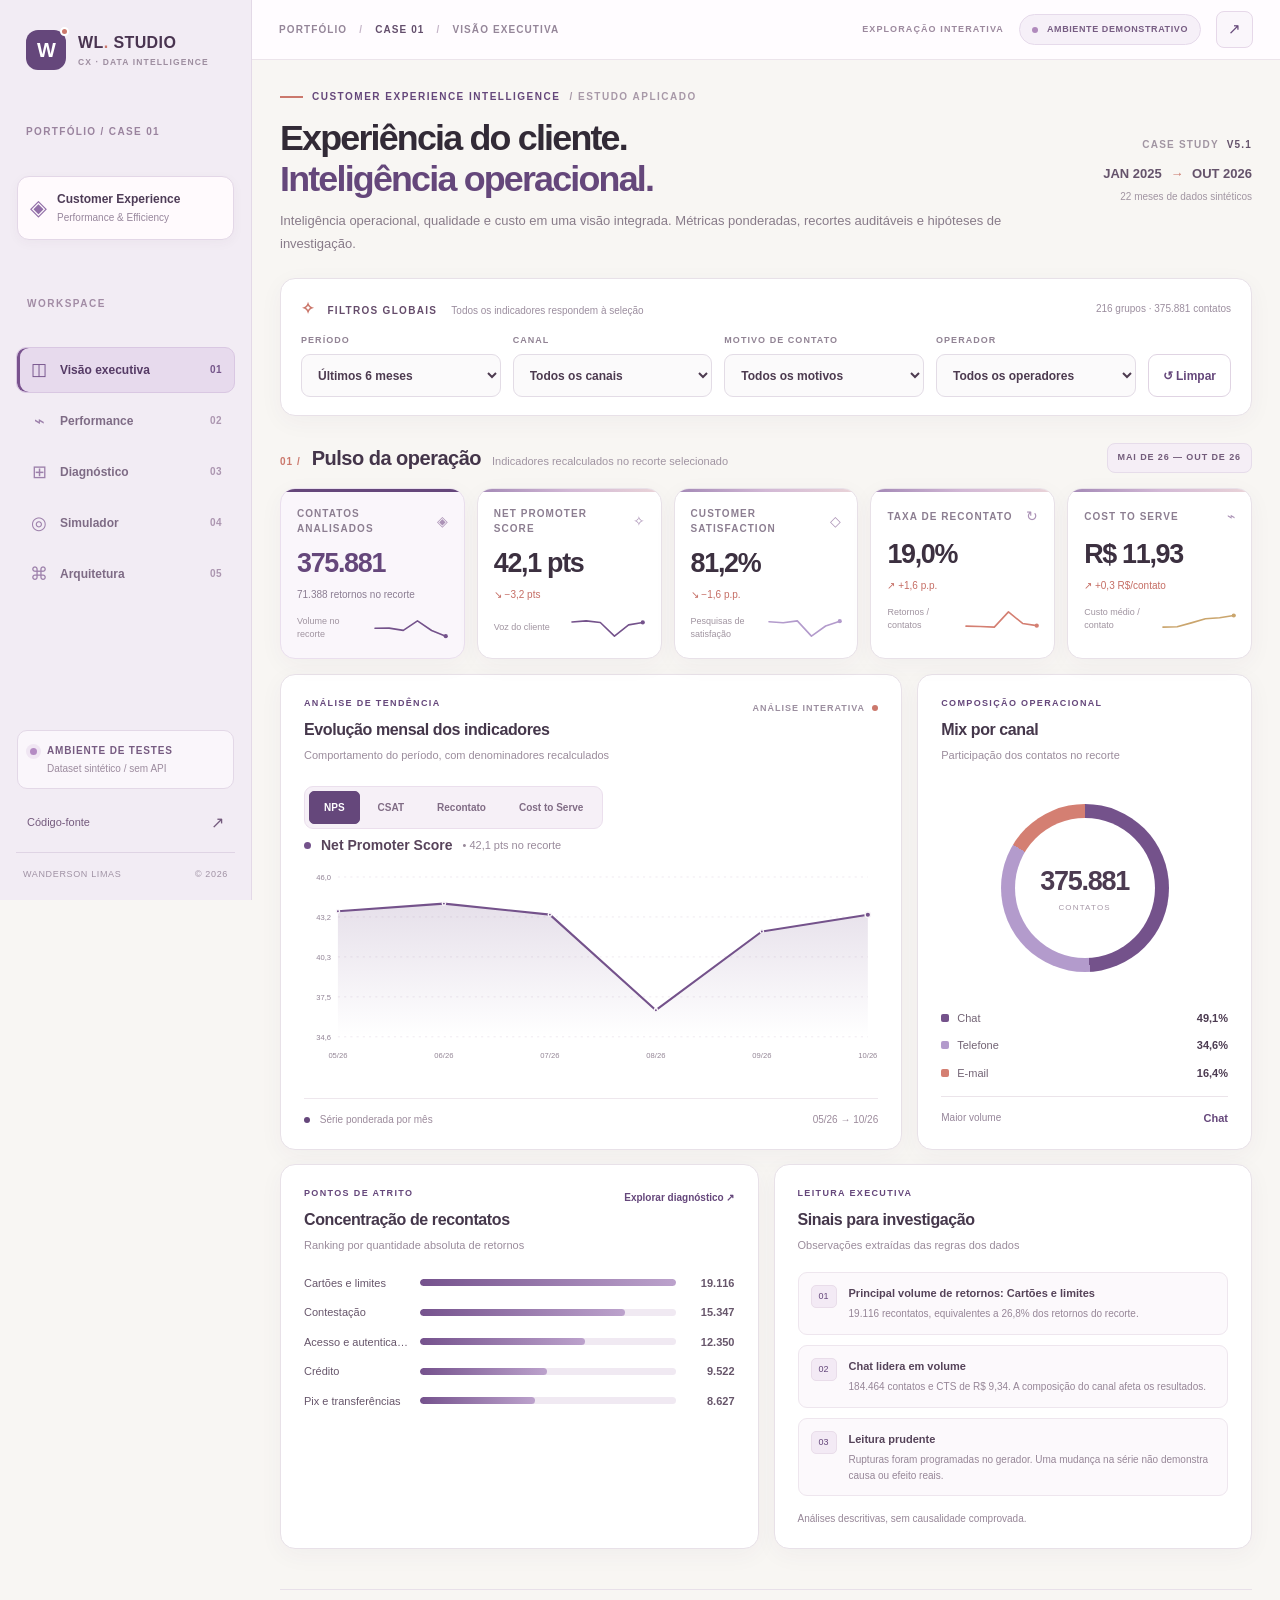
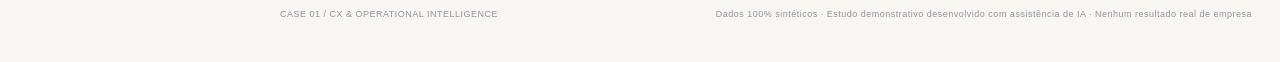
==== commit c3ee3dbf: "style(case01): publicar layout lateral V5.1 sem alterar lógica" ====
--- a/index.html
+++ b/index.html
@@ -171,6 +171,257 @@
 .panel{padding:18px 15px}
 .footer span:last-child{text-align:left}
 }
+
+
+/* V5.1 | Layout de navegação lateral. Mantém a paleta marfim, ameixa, lavanda e coral. */
+@media(min-width:981px){
+  .shell{
+    display:grid;
+    grid-template-columns:252px minmax(0,1fr);
+    align-items:stretch;
+    min-height:100vh;
+  }
+  .sidebar{
+    position:sticky;
+    top:0;
+    left:auto;
+    align-self:start;
+    width:252px;
+    height:100vh;
+    min-height:0;
+    display:flex;
+    flex-direction:column;
+    align-items:stretch;
+    justify-content:flex-start;
+    flex-wrap:nowrap;
+    overflow-x:hidden;
+    overflow-y:auto;
+    padding:27px 16px 19px;
+    background:#f2ecf4;
+    border:0;
+    border-right:1px solid #e3d9e7;
+    box-shadow:none;
+    backdrop-filter:none;
+  }
+  .brand{
+    flex:none;
+    align-items:center;
+    gap:12px;
+    padding:3px 10px 29px;
+    white-space:normal;
+  }
+  .brand strong{font-size:16px;letter-spacing:.4px}
+  .brand small{font-size:8.5px;letter-spacing:1.15px}
+  .sidebar-label{
+    display:block;
+    padding:0 10px;
+    margin:0 0 12px;
+    color:#9a839e;
+    font-size:10px;
+    letter-spacing:1.35px;
+    font-weight:820;
+  }
+  .sidebar-project{
+    display:flex;
+    align-items:center;
+    gap:10px;
+    padding:14px 12px;
+    margin:0 1px 31px;
+    border:1px solid #e3d7e7;
+    background:#fffafd;
+    border-radius:12px;
+    box-shadow:0 3px 12px #4a29550a;
+  }
+  .sidebar-project strong{font-size:12px;line-height:1.4;color:#4e3c57}
+  .sidebar-project small{display:block;font-size:10px;color:#97869c;margin-top:2px}
+  .project-icon{color:#926fa8;font-size:22px;line-height:1}
+  .nav-caption{
+    display:block;
+    padding:0 11px;
+    margin:0 0 11px;
+    font-size:10px;
+    letter-spacing:1.5px;
+    color:#a28ca5;
+    font-weight:820;
+  }
+  .menu{
+    display:grid;
+    grid-template-columns:1fr;
+    gap:5px;
+    width:100%;
+    padding:0;
+    min-width:0;
+    overflow:visible;
+  }
+  .nav-item{
+    display:flex;
+    justify-content:flex-start;
+    align-items:center;
+    gap:11px;
+    width:100%;
+    min-width:0;
+    padding:13px 12px;
+    border:1px solid transparent;
+    border-radius:10px;
+    text-align:left;
+    font-weight:720;
+    font-size:12px;
+    white-space:normal;
+    color:#7e6b85;
+  }
+  .nav-item:hover{color:#5d426a;background:#f9f5fa}
+  .nav-item.active{
+    color:#553a65;
+    background:#e7daed;
+    border-color:#d9c7e2;
+    box-shadow:inset 3px 0 0 #79528e;
+  }
+  .nav-glyph{
+    display:block;
+    width:20px;
+    flex:none;
+    text-align:center;
+    font-size:18px;
+    color:#9d80ab;
+  }
+  .nav-item.active .nav-glyph{color:#74528b}
+  .nav-index{
+    display:block;
+    margin-left:auto;
+    color:#ac96b0;
+    font-size:10px;
+    font-weight:750;
+  }
+  .nav-item.active .nav-index{color:#75558a}
+  .side-bottom{
+    display:block;
+    margin-top:auto;
+    padding-top:25px;
+  }
+  .side-status{
+    display:flex;
+    align-items:flex-start;
+    gap:10px;
+    padding:12px;
+    margin:0 1px 12px;
+    background:#faf6fb;
+    border:1px solid #e3d8e7;
+    border-radius:10px;
+  }
+  .side-status .pulse{
+    background:#b48bc3;
+    box-shadow:0 0 0 4px #ad8abe24;
+  }
+  .side-status b{color:#765b81;font-size:10px;letter-spacing:.85px}
+  .side-status small{color:#9c8b9e;font-size:10px;display:block;margin-top:3px}
+  .repo-link{
+    display:flex;
+    justify-content:space-between;
+    align-items:center;
+    padding:10px 11px;
+    color:#745a7d;
+    font-size:11px;
+  }
+  .repo-link:hover{color:#4f355e}
+  .repo-link span{font-size:16px}
+  .side-signature{
+    display:flex;
+    justify-content:space-between;
+    margin-top:7px;
+    padding:15px 7px 0;
+    border-top:1px solid #dfd4e4;
+    color:#a092a4;
+    font-size:9px;
+    letter-spacing:.65px;
+  }
+  .workspace{min-width:0;width:100%;background:var(--bg)}
+  .topbar{
+    display:flex;
+    align-items:center;
+    justify-content:space-between;
+    gap:14px;
+    height:60px;
+    padding:0 27px;
+    background:#fffcff;
+    border:0;
+    border-bottom:1px solid #ece4eb;
+  }
+  .breadcrumbs{color:#958699;font-size:10px}
+  .breadcrumbs strong{color:#634e6c}
+  .crumb-sep{color:#c5b5c8}
+  .topbar-clock{color:#9c899e}
+  .data-pill{
+    color:#775d83;
+    background:#f6f0f8;
+    border:1px solid #e6daeb;
+    border-radius:30px;
+    font-size:9px;
+  }
+  .data-pill .pulse{background:#b08abc;box-shadow:none}
+  .topbar-github{
+    color:#654879;
+    border:1px solid #e6d8e9;
+    background:#faf6fb;
+    border-radius:8px;
+  }
+  .mobile-menu{display:none}
+  .content{max-width:1470px;padding:29px 28px 40px}
+  .intro h1{font-size:clamp(28px,2.8vw,40px)}
+  .intro p{max-width:740px}
+  .dashboard-grid{grid-template-columns:minmax(0,1.58fr) minmax(270px,.85fr)}
+}
+@media(min-width:981px) and (max-width:1250px){
+  .shell{grid-template-columns:220px minmax(0,1fr)}
+  .sidebar{width:220px;padding:23px 11px 17px}
+  .brand{padding:3px 8px 22px}
+  .nav-item{padding:11px 9px}
+  .sidebar-project{padding:12px 9px}
+  .content{padding:25px 21px 33px}
+  .kpi-grid{grid-template-columns:repeat(3,minmax(0,1fr))}
+  .dashboard-grid{grid-template-columns:minmax(0,1fr)}
+  .topbar{padding:0 21px}
+}
+@media(max-width:980px){
+  .shell{display:block;min-height:100vh}
+  .sidebar{
+    position:sticky;
+    top:0;
+    left:auto;
+    display:block;
+    width:100%;
+    height:auto;
+    min-height:0;
+    overflow:visible;
+    padding:11px 0 0;
+    background:#fffdfa;
+    border-right:0;
+    border-bottom:1px solid #e4dbe7;
+    box-shadow:0 4px 15px #55425c0a;
+    backdrop-filter:none;
+  }
+  .brand{padding:0 16px 10px}
+  .sidebar-label,.sidebar-project,.nav-caption,.side-bottom{display:none}
+  .menu{
+    display:flex;
+    justify-content:flex-start;
+    flex-wrap:nowrap;
+    gap:4px;
+    overflow-x:auto;
+    padding:0 10px;
+    width:100%;
+  }
+  .nav-item{
+    flex:none;
+    width:auto;
+    white-space:nowrap;
+    border-radius:8px 8px 0 0;
+    padding:11px 12px;
+    font-size:11px;
+  }
+  .nav-glyph,.nav-index{display:none}
+  .topbar{display:none}
+  .content{padding:22px 16px 32px}
+}
 </style>
 </head>
 <body>
@@ -204,7 +455,7 @@
     <main class="content">
       <div class="intro">
         <div><div class="eyebrow"><span class="bar"></span> CUSTOMER EXPERIENCE INTELLIGENCE <span class="eyebrow-right">/ ESTUDO APLICADO</span></div><h1>Experiência do cliente.<br><span>Inteligência operacional.</span></h1><p>Inteligência operacional, qualidade e custo em uma visão integrada. Métricas ponderadas, recortes auditáveis e hipóteses de investigação.</p></div>
-        <div class="intro-meta"><div class="version-label">CASE STUDY <span>V5.0</span></div><div class="timeline">JAN 2025 <span>→</span> OUT 2026</div><div class="meta-foot">22 meses de dados sintéticos</div></div>
+        <div class="intro-meta"><div class="version-label">CASE STUDY <span>V5.1</span></div><div class="timeline">JAN 2025 <span>→</span> OUT 2026</div><div class="meta-foot">22 meses de dados sintéticos</div></div>
       </div>
       <section class="filters" aria-label="Filtros globais do painel">
         <div class="filter-title"><div><span class="filter-gear">✧</span> FILTROS GLOBAIS <small>Todos os indicadores respondem à seleção</small></div><span class="filter-count" id="filterCount" aria-live="polite">Carregando...</span></div>
